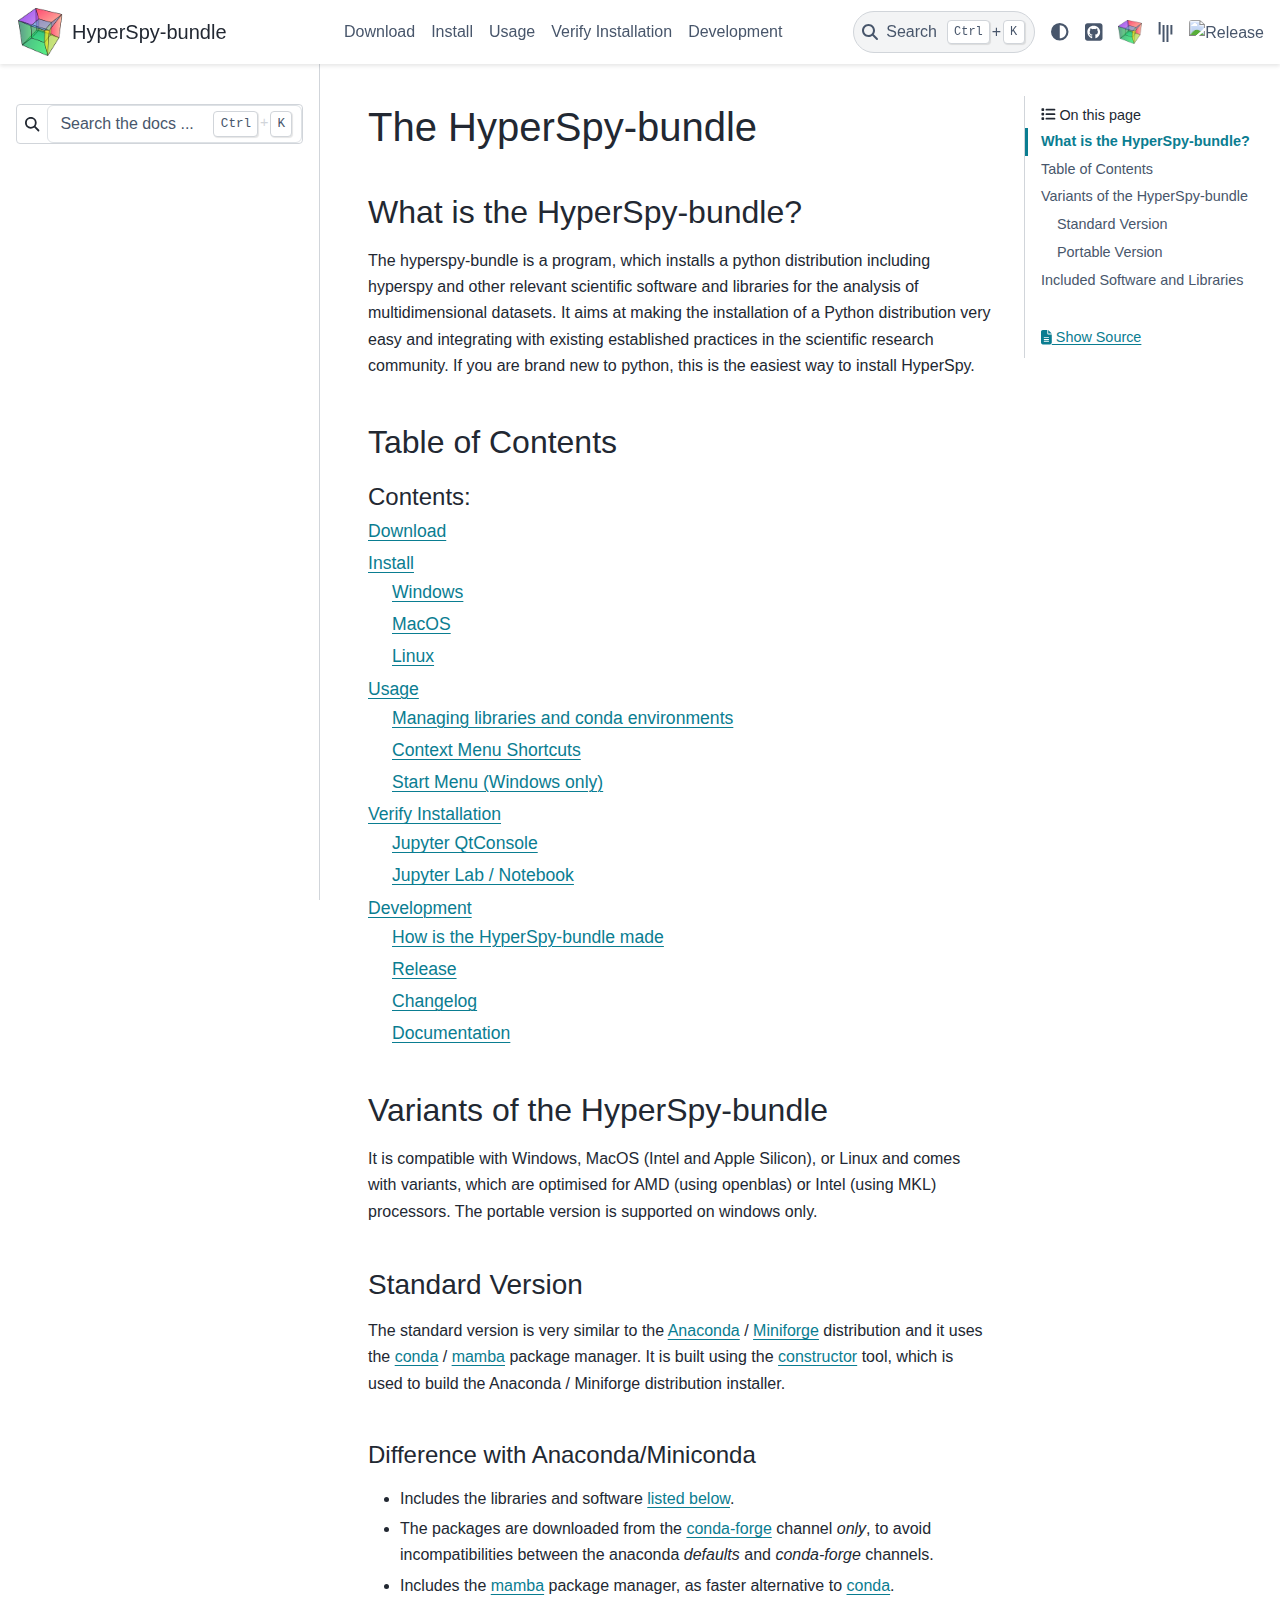
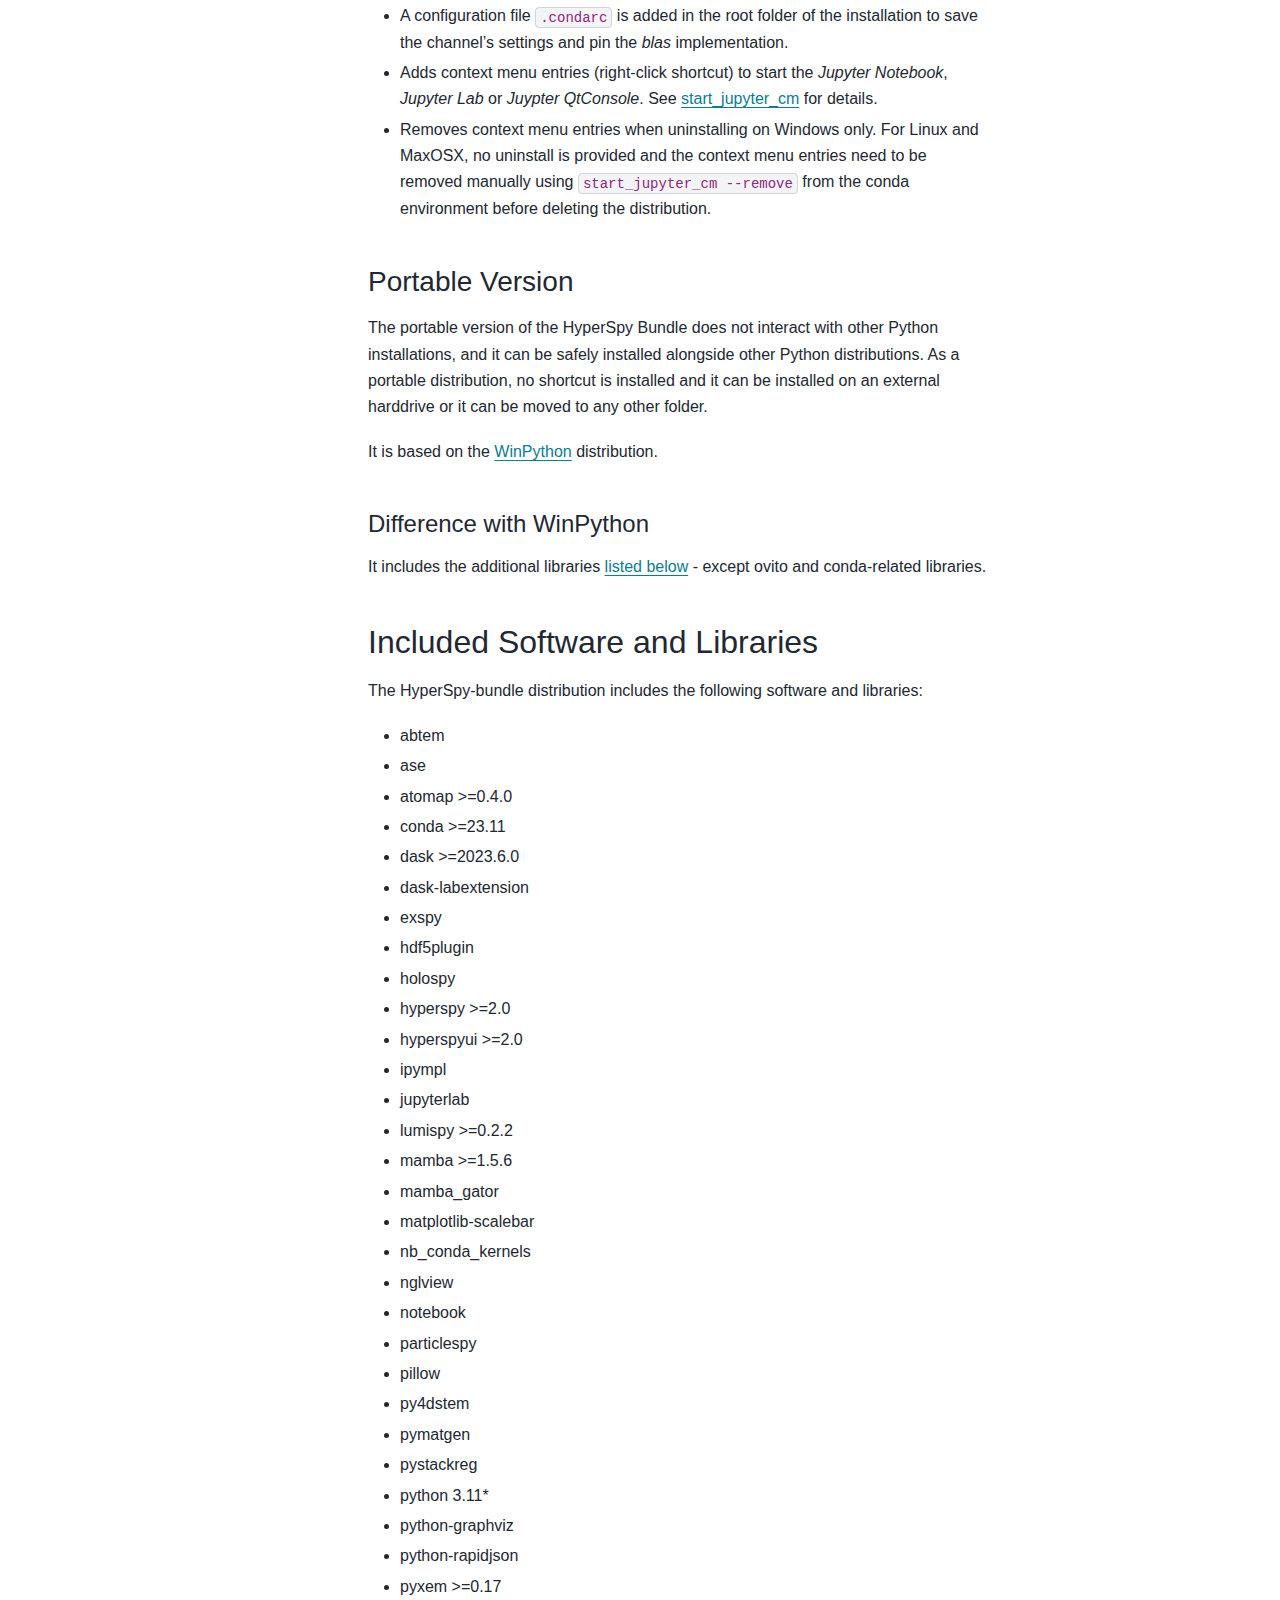
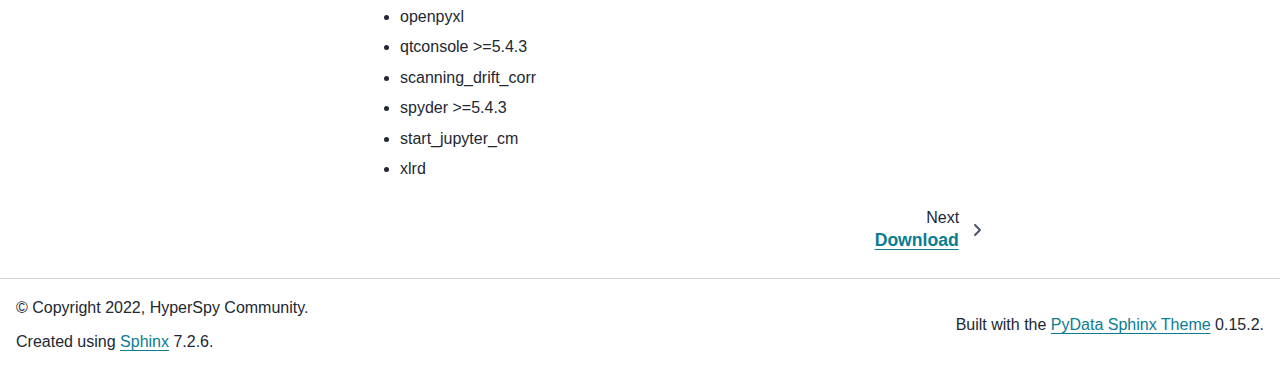
==== index.html @ b8aaa43a "Update docs build" ====
<!DOCTYPE html>


<html lang="en" data-content_root="./" >

  <head>
    <meta charset="utf-8" />
    <meta name="viewport" content="width=device-width, initial-scale=1.0" /><meta name="viewport" content="width=device-width, initial-scale=1" />

    <title>The HyperSpy-bundle &#8212; hyperspy-bundle  documentation</title>
  
  
  
  <script data-cfasync="false">
    document.documentElement.dataset.mode = localStorage.getItem("mode") || "";
    document.documentElement.dataset.theme = localStorage.getItem("theme") || "light";
  </script>
  
  <!-- Loaded before other Sphinx assets -->
  <link href="_static/styles/theme.css?digest=8d27b9dea8ad943066ae" rel="stylesheet" />
<link href="_static/styles/bootstrap.css?digest=8d27b9dea8ad943066ae" rel="stylesheet" />
<link href="_static/styles/pydata-sphinx-theme.css?digest=8d27b9dea8ad943066ae" rel="stylesheet" />

  
  <link href="_static/vendor/fontawesome/6.5.1/css/all.min.css?digest=8d27b9dea8ad943066ae" rel="stylesheet" />
  <link rel="preload" as="font" type="font/woff2" crossorigin href="_static/vendor/fontawesome/6.5.1/webfonts/fa-solid-900.woff2" />
<link rel="preload" as="font" type="font/woff2" crossorigin href="_static/vendor/fontawesome/6.5.1/webfonts/fa-brands-400.woff2" />
<link rel="preload" as="font" type="font/woff2" crossorigin href="_static/vendor/fontawesome/6.5.1/webfonts/fa-regular-400.woff2" />

    <link rel="stylesheet" type="text/css" href="_static/pygments.css?v=a746c00c" />
    <link rel="stylesheet" type="text/css" href="_static/custom-styles.css?v=cebb11ac" />
  
  <!-- Pre-loaded scripts that we'll load fully later -->
  <link rel="preload" as="script" href="_static/scripts/bootstrap.js?digest=8d27b9dea8ad943066ae" />
<link rel="preload" as="script" href="_static/scripts/pydata-sphinx-theme.js?digest=8d27b9dea8ad943066ae" />
  <script src="_static/vendor/fontawesome/6.5.1/js/all.min.js?digest=8d27b9dea8ad943066ae"></script>

    <script src="_static/documentation_options.js?v=5929fcd5"></script>
    <script src="_static/doctools.js?v=888ff710"></script>
    <script src="_static/sphinx_highlight.js?v=dc90522c"></script>
    <script>DOCUMENTATION_OPTIONS.pagename = 'index';</script>
    <link rel="icon" href="_static/hyperspy.ico"/>
    <link rel="index" title="Index" href="genindex.html" />
    <link rel="search" title="Search" href="search.html" />
    <link rel="next" title="Download" href="download.html" />
  <meta name="viewport" content="width=device-width, initial-scale=1"/>
  <meta name="docsearch:language" content="en"/>
  </head>
  
  
  <body data-bs-spy="scroll" data-bs-target=".bd-toc-nav" data-offset="180" data-bs-root-margin="0px 0px -60%" data-default-mode="">

  
  
  <a id="pst-skip-link" class="skip-link" href="#main-content">Skip to main content</a>
  
  <div id="pst-scroll-pixel-helper"></div>
  
  <button type="button" class="btn rounded-pill" id="pst-back-to-top">
    <i class="fa-solid fa-arrow-up"></i>
    Back to top
  </button>

  
  <input type="checkbox"
          class="sidebar-toggle"
          name="__primary"
          id="__primary"/>
  <label class="overlay overlay-primary" for="__primary"></label>
  
  <input type="checkbox"
          class="sidebar-toggle"
          name="__secondary"
          id="__secondary"/>
  <label class="overlay overlay-secondary" for="__secondary"></label>
  
  <div class="search-button__wrapper">
    <div class="search-button__overlay"></div>
    <div class="search-button__search-container">
<form class="bd-search d-flex align-items-center"
      action="search.html"
      method="get">
  <i class="fa-solid fa-magnifying-glass"></i>
  <input type="search"
         class="form-control"
         name="q"
         id="search-input"
         placeholder="Search the docs ..."
         aria-label="Search the docs ..."
         autocomplete="off"
         autocorrect="off"
         autocapitalize="off"
         spellcheck="false"/>
  <span class="search-button__kbd-shortcut"><kbd class="kbd-shortcut__modifier">Ctrl</kbd>+<kbd>K</kbd></span>
</form></div>
  </div>
  
    <header class="bd-header navbar navbar-expand-lg bd-navbar">
<div class="bd-header__inner bd-page-width">
  <label class="sidebar-toggle primary-toggle" for="__primary">
    <span class="fa-solid fa-bars"></span>
  </label>
  
  
  <div class="col-lg-3 navbar-header-items__start">
    
      <div class="navbar-item">

  

<a class="navbar-brand logo" href="#">
  
  
  
  
  
    
    
      
    
    
    <img src="_static/hyperspy_logo.png" class="logo__image only-light" alt=""/>
    <script>document.write(`<img src="_static/hyperspy_logo.png" class="logo__image only-dark" alt=""/>`);</script>
  
  
    <p class="title logo__title">HyperSpy-bundle</p>
  
</a></div>
    
  </div>
  
  <div class="col-lg-9 navbar-header-items">
    
    <div class="me-auto navbar-header-items__center">
      
        <div class="navbar-item">
<nav class="navbar-nav">
  <ul class="bd-navbar-elements navbar-nav">
    
                    <li class="nav-item">
                      <a class="nav-link nav-internal" href="download.html">
                        Download
                      </a>
                    </li>
                

                    <li class="nav-item">
                      <a class="nav-link nav-internal" href="install.html">
                        Install
                      </a>
                    </li>
                

                    <li class="nav-item">
                      <a class="nav-link nav-internal" href="usage.html">
                        Usage
                      </a>
                    </li>
                

                    <li class="nav-item">
                      <a class="nav-link nav-internal" href="verify.html">
                        Verify Installation
                      </a>
                    </li>
                

                    <li class="nav-item">
                      <a class="nav-link nav-internal" href="contribute.html">
                        Development
                      </a>
                    </li>
                
  </ul>
</nav></div>
      
    </div>
    
    
    <div class="navbar-header-items__end">
      
        <div class="navbar-item navbar-persistent--container">
          

 <script>
 document.write(`
   <button class="btn navbar-btn search-button-field search-button__button" title="Search" aria-label="Search" data-bs-placement="bottom" data-bs-toggle="tooltip">
    <i class="fa-solid fa-magnifying-glass"></i>
    <span class="search-button__default-text">Search</span>
    <span class="search-button__kbd-shortcut"><kbd class="kbd-shortcut__modifier">Ctrl</kbd>+<kbd class="kbd-shortcut__modifier">K</kbd></span>
   </button>
 `);
 </script>
        </div>
      
      
        <div class="navbar-item">

<script>
document.write(`
  <button class="btn btn-sm navbar-btn theme-switch-button" title="light/dark" aria-label="light/dark" data-bs-placement="bottom" data-bs-toggle="tooltip">
    <span class="theme-switch nav-link" data-mode="light"><i class="fa-solid fa-sun fa-lg"></i></span>
    <span class="theme-switch nav-link" data-mode="dark"><i class="fa-solid fa-moon fa-lg"></i></span>
    <span class="theme-switch nav-link" data-mode="auto"><i class="fa-solid fa-circle-half-stroke fa-lg"></i></span>
  </button>
`);
</script></div>
      
        <div class="navbar-item"><ul class="navbar-icon-links navbar-nav"
    aria-label="Icon Links">
        <li class="nav-item">
          
          
          
          
          
          
          
          
          <a href="https://github.com/hyperspy/hyperspy-bundle" title="GitHub" class="nav-link" rel="noopener" target="_blank" data-bs-toggle="tooltip" data-bs-placement="bottom"><span><i class="fa-brands fa-square-github fa-lg" aria-hidden="true"></i></span>
            <span class="sr-only">GitHub</span></a>
        </li>
        <li class="nav-item">
          
          
          
          
          
          
          
          
          <a href="https://hyperspy.org" title="HyperSpy" class="nav-link" rel="noopener" target="_blank" data-bs-toggle="tooltip" data-bs-placement="bottom"><img src="_static/hyperspy.ico" class="icon-link-image" alt="HyperSpy"/></a>
        </li>
        <li class="nav-item">
          
          
          
          
          
          
          
          
          <a href="https://gitter.im/hyperspy/hyperspy" title="Gitter" class="nav-link" rel="noopener" target="_blank" data-bs-toggle="tooltip" data-bs-placement="bottom"><span><i class="fab fa-gitter fa-lg" aria-hidden="true"></i></span>
            <span class="sr-only">Gitter</span></a>
        </li>
        <li class="nav-item">
          
          
          
          
          
          
          
          
          <a href="https://github.com/hyperspy/hyperspy-bundle/releases" title="Release" class="nav-link" rel="noopener" target="_blank" data-bs-toggle="tooltip" data-bs-placement="bottom"><img src="https://img.shields.io/github/v/release/hyperspy/hyperspy-bundle" class="icon-link-image" alt="Release"/></a>
        </li>
</ul></div>
      
    </div>
    
  </div>
  
  
    <div class="navbar-persistent--mobile">

 <script>
 document.write(`
   <button class="btn navbar-btn search-button-field search-button__button" title="Search" aria-label="Search" data-bs-placement="bottom" data-bs-toggle="tooltip">
    <i class="fa-solid fa-magnifying-glass"></i>
    <span class="search-button__default-text">Search</span>
    <span class="search-button__kbd-shortcut"><kbd class="kbd-shortcut__modifier">Ctrl</kbd>+<kbd class="kbd-shortcut__modifier">K</kbd></span>
   </button>
 `);
 </script>
    </div>
  

  
    <label class="sidebar-toggle secondary-toggle" for="__secondary" tabindex="0">
      <span class="fa-solid fa-outdent"></span>
    </label>
  
</div>

    </header>
  

  <div class="bd-container">
    <div class="bd-container__inner bd-page-width">
      
      
      
        
      
      <div class="bd-sidebar-primary bd-sidebar">
        

  
  <div class="sidebar-header-items sidebar-primary__section">
    
    
      <div class="sidebar-header-items__center">
        
          <div class="navbar-item">
<nav class="navbar-nav">
  <ul class="bd-navbar-elements navbar-nav">
    
                    <li class="nav-item">
                      <a class="nav-link nav-internal" href="download.html">
                        Download
                      </a>
                    </li>
                

                    <li class="nav-item">
                      <a class="nav-link nav-internal" href="install.html">
                        Install
                      </a>
                    </li>
                

                    <li class="nav-item">
                      <a class="nav-link nav-internal" href="usage.html">
                        Usage
                      </a>
                    </li>
                

                    <li class="nav-item">
                      <a class="nav-link nav-internal" href="verify.html">
                        Verify Installation
                      </a>
                    </li>
                

                    <li class="nav-item">
                      <a class="nav-link nav-internal" href="contribute.html">
                        Development
                      </a>
                    </li>
                
  </ul>
</nav></div>
        
      </div>
    
    
    
      <div class="sidebar-header-items__end">
        
          <div class="navbar-item">

<script>
document.write(`
  <button class="btn btn-sm navbar-btn theme-switch-button" title="light/dark" aria-label="light/dark" data-bs-placement="bottom" data-bs-toggle="tooltip">
    <span class="theme-switch nav-link" data-mode="light"><i class="fa-solid fa-sun fa-lg"></i></span>
    <span class="theme-switch nav-link" data-mode="dark"><i class="fa-solid fa-moon fa-lg"></i></span>
    <span class="theme-switch nav-link" data-mode="auto"><i class="fa-solid fa-circle-half-stroke fa-lg"></i></span>
  </button>
`);
</script></div>
        
          <div class="navbar-item"><ul class="navbar-icon-links navbar-nav"
    aria-label="Icon Links">
        <li class="nav-item">
          
          
          
          
          
          
          
          
          <a href="https://github.com/hyperspy/hyperspy-bundle" title="GitHub" class="nav-link" rel="noopener" target="_blank" data-bs-toggle="tooltip" data-bs-placement="bottom"><span><i class="fa-brands fa-square-github fa-lg" aria-hidden="true"></i></span>
            <span class="sr-only">GitHub</span></a>
        </li>
        <li class="nav-item">
          
          
          
          
          
          
          
          
          <a href="https://hyperspy.org" title="HyperSpy" class="nav-link" rel="noopener" target="_blank" data-bs-toggle="tooltip" data-bs-placement="bottom"><img src="_static/hyperspy.ico" class="icon-link-image" alt="HyperSpy"/></a>
        </li>
        <li class="nav-item">
          
          
          
          
          
          
          
          
          <a href="https://gitter.im/hyperspy/hyperspy" title="Gitter" class="nav-link" rel="noopener" target="_blank" data-bs-toggle="tooltip" data-bs-placement="bottom"><span><i class="fab fa-gitter fa-lg" aria-hidden="true"></i></span>
            <span class="sr-only">Gitter</span></a>
        </li>
        <li class="nav-item">
          
          
          
          
          
          
          
          
          <a href="https://github.com/hyperspy/hyperspy-bundle/releases" title="Release" class="nav-link" rel="noopener" target="_blank" data-bs-toggle="tooltip" data-bs-placement="bottom"><img src="https://img.shields.io/github/v/release/hyperspy/hyperspy-bundle" class="icon-link-image" alt="Release"/></a>
        </li>
</ul></div>
        
      </div>
    
  </div>
  
    <div class="sidebar-primary-items__start sidebar-primary__section">
        <div class="sidebar-primary-item">
<form class="bd-search d-flex align-items-center"
      action="search.html"
      method="get">
  <i class="fa-solid fa-magnifying-glass"></i>
  <input type="search"
         class="form-control"
         name="q"
         id="search-input"
         placeholder="Search the docs ..."
         aria-label="Search the docs ..."
         autocomplete="off"
         autocorrect="off"
         autocapitalize="off"
         spellcheck="false"/>
  <span class="search-button__kbd-shortcut"><kbd class="kbd-shortcut__modifier">Ctrl</kbd>+<kbd>K</kbd></span>
</form></div>
    </div>
  
  
  <div class="sidebar-primary-items__end sidebar-primary__section">
  </div>
  
  <div id="rtd-footer-container"></div>


      </div>
      
      <main id="main-content" class="bd-main">
        
        
          <div class="bd-content">
            <div class="bd-article-container">
              
              <div class="bd-header-article"></div>
              
              
              
                
<div id="searchbox"></div>
                <article class="bd-article">
                  
  <section id="the-hyperspy-bundle">
<h1>The HyperSpy-bundle<a class="headerlink" href="#the-hyperspy-bundle" title="Link to this heading">#</a></h1>
<section id="what-is-the-hyperspy-bundle">
<h2>What is the HyperSpy-bundle?<a class="headerlink" href="#what-is-the-hyperspy-bundle" title="Link to this heading">#</a></h2>
<p>The hyperspy-bundle is a program, which installs a python distribution including
hyperspy and other relevant scientific software and libraries for the analysis of
multidimensional datasets. It aims at making the installation of a Python distribution
very easy and integrating with existing established practices in the scientific
research community. If you are brand new to python, this is the easiest way to
install HyperSpy.</p>
</section>
<section id="table-of-contents">
<h2>Table of Contents<a class="headerlink" href="#table-of-contents" title="Link to this heading">#</a></h2>
<div class="toctree-wrapper compound">
<p aria-level="2" class="caption" role="heading"><span class="caption-text">Contents:</span></p>
<ul>
<li class="toctree-l1"><a class="reference internal" href="download.html">Download</a></li>
<li class="toctree-l1"><a class="reference internal" href="install.html">Install</a><ul>
<li class="toctree-l2"><a class="reference internal" href="install.html#windows">Windows</a></li>
<li class="toctree-l2"><a class="reference internal" href="install.html#macos">MacOS</a></li>
<li class="toctree-l2"><a class="reference internal" href="install.html#linux">Linux</a></li>
</ul>
</li>
<li class="toctree-l1"><a class="reference internal" href="usage.html">Usage</a><ul>
<li class="toctree-l2"><a class="reference internal" href="usage.html#managing-libraries-and-conda-environments">Managing libraries and conda environments</a></li>
<li class="toctree-l2"><a class="reference internal" href="usage.html#context-menu-shortcuts">Context Menu Shortcuts</a></li>
<li class="toctree-l2"><a class="reference internal" href="usage.html#start-menu-windows-only">Start Menu (Windows only)</a></li>
</ul>
</li>
<li class="toctree-l1"><a class="reference internal" href="verify.html">Verify Installation</a><ul>
<li class="toctree-l2"><a class="reference internal" href="verify.html#jupyter-qtconsole">Jupyter QtConsole</a></li>
<li class="toctree-l2"><a class="reference internal" href="verify.html#jupyter-lab-notebook">Jupyter Lab / Notebook</a></li>
</ul>
</li>
<li class="toctree-l1"><a class="reference internal" href="contribute.html">Development</a><ul>
<li class="toctree-l2"><a class="reference internal" href="contribute.html#how-is-the-hyperspy-bundle-made">How is the HyperSpy-bundle made</a></li>
<li class="toctree-l2"><a class="reference internal" href="contribute.html#release">Release</a></li>
<li class="toctree-l2"><a class="reference internal" href="contribute.html#changelog">Changelog</a></li>
<li class="toctree-l2"><a class="reference internal" href="contribute.html#documentation">Documentation</a></li>
</ul>
</li>
</ul>
</div>
</section>
<section id="variants-of-the-hyperspy-bundle">
<h2>Variants of the HyperSpy-bundle<a class="headerlink" href="#variants-of-the-hyperspy-bundle" title="Link to this heading">#</a></h2>
<p>It is compatible with Windows, MacOS (Intel and Apple Silicon), or Linux and comes
with variants, which are optimised for AMD (using openblas) or Intel (using MKL) processors.
The portable version is supported on windows only.</p>
<section id="standard-version">
<h3>Standard Version<a class="headerlink" href="#standard-version" title="Link to this heading">#</a></h3>
<p>The standard version is very similar to the <a class="reference external" href="https://www.anaconda.com/products/distribution">Anaconda</a> /
<a class="reference external" href="https://github.com/conda-forge/miniforge">Miniforge</a> distribution and it uses the <a class="reference external" href="https://docs.conda.io/projects/conda">conda</a> /
<a class="reference external" href="https://mamba.readthedocs.io">mamba</a> package manager.
It is built using the <a class="reference external" href="https://github.com/conda/constructor">constructor</a> tool, which is used to build the Anaconda / Miniforge
distribution installer.</p>
<section id="difference-with-anaconda-miniconda">
<h4>Difference with Anaconda/Miniconda<a class="headerlink" href="#difference-with-anaconda-miniconda" title="Link to this heading">#</a></h4>
<ul class="simple">
<li><p>Includes the libraries and software <a class="reference internal" href="#included-librairies-label"><span class="std std-ref">listed below</span></a>.</p></li>
<li><p>The packages are downloaded from the <a class="reference external" href="https://conda-forge.org">conda-forge</a> channel <cite>only</cite>, to
avoid incompatibilities between the anaconda <em>defaults</em> and <em>conda-forge</em> channels.</p></li>
<li><p>Includes the <a class="reference external" href="https://mamba.readthedocs.io">mamba</a> package manager, as faster alternative to <a class="reference external" href="https://docs.conda.io/projects/conda">conda</a>.</p></li>
<li><p>A configuration file <code class="docutils literal notranslate"><span class="pre">.condarc</span></code> is added in the root folder of the installation to save
the channel’s settings and pin the <cite>blas</cite> implementation.</p></li>
<li><p>Adds context menu entries (right-click shortcut) to start the <em>Jupyter Notebook</em>, <em>Jupyter Lab</em> or <em>Juypter QtConsole</em>.
See <a class="reference external" href="https://github.com/hyperspy/start_jupyter_cm">start_jupyter_cm</a> for details.</p></li>
<li><p>Removes context menu entries when uninstalling on Windows only. For Linux and MaxOSX, no uninstall is provided and
the context menu entries need to be removed manually using <code class="docutils literal notranslate"><span class="pre">start_jupyter_cm</span> <span class="pre">--remove</span></code> from the conda environment before
deleting the distribution.</p></li>
</ul>
</section>
</section>
<section id="portable-version">
<h3>Portable Version<a class="headerlink" href="#portable-version" title="Link to this heading">#</a></h3>
<p>The portable version of the HyperSpy Bundle does not interact with other Python installations, and
it can be safely installed alongside other Python distributions. As a portable distribution,
no shortcut is installed and it can be installed on an external harddrive or it can be moved to any other folder.</p>
<p>It is based on the <a class="reference external" href="https://winpython.github.io/">WinPython</a> distribution.</p>
<section id="difference-with-winpython">
<h4>Difference with WinPython<a class="headerlink" href="#difference-with-winpython" title="Link to this heading">#</a></h4>
<p>It includes the additional libraries  <a class="reference internal" href="#included-librairies-label"><span class="std std-ref">listed below</span></a> - except ovito and conda-related libraries.</p>
</section>
</section>
</section>
<section id="included-software-and-libraries">
<span id="included-librairies-label"></span><h2>Included Software and Libraries<a class="headerlink" href="#included-software-and-libraries" title="Link to this heading">#</a></h2>
<p>The HyperSpy-bundle distribution includes the following software and libraries:</p>
<ul class="simple">
<li><p>abtem</p></li>
<li><p>ase</p></li>
<li><p>atomap &gt;=0.4.0</p></li>
<li><p>conda &gt;=23.11</p></li>
<li><p>dask &gt;=2023.6.0</p></li>
<li><p>dask-labextension</p></li>
<li><p>exspy</p></li>
<li><p>hdf5plugin</p></li>
<li><p>holospy</p></li>
<li><p>hyperspy &gt;=2.0</p></li>
<li><p>hyperspyui &gt;=2.0</p></li>
<li><p>ipympl</p></li>
<li><p>jupyterlab</p></li>
<li><p>lumispy &gt;=0.2.2</p></li>
<li><p>mamba &gt;=1.5.6</p></li>
<li><p>mamba_gator</p></li>
<li><p>matplotlib-scalebar</p></li>
<li><p>nb_conda_kernels</p></li>
<li><p>nglview</p></li>
<li><p>notebook</p></li>
<li><p>particlespy</p></li>
<li><p>pillow</p></li>
<li><p>py4dstem</p></li>
<li><p>pymatgen</p></li>
<li><p>pystackreg</p></li>
<li><p>python 3.11*</p></li>
<li><p>python-graphviz</p></li>
<li><p>python-rapidjson</p></li>
<li><p>pyxem &gt;=0.17</p></li>
<li><p>openpyxl</p></li>
<li><p>qtconsole &gt;=5.4.3</p></li>
<li><p>scanning_drift_corr</p></li>
<li><p>spyder &gt;=5.4.3</p></li>
<li><p>start_jupyter_cm</p></li>
<li><p>xlrd</p></li>
</ul>
</section>
</section>


                </article>
              
              
              
              
              
                <footer class="prev-next-footer">
                  
<div class="prev-next-area">
    <a class="right-next"
       href="download.html"
       title="next page">
      <div class="prev-next-info">
        <p class="prev-next-subtitle">next</p>
        <p class="prev-next-title">Download</p>
      </div>
      <i class="fa-solid fa-angle-right"></i>
    </a>
</div>
                </footer>
              
            </div>
            
            
              
                <div class="bd-sidebar-secondary bd-toc"><div class="sidebar-secondary-items sidebar-secondary__inner">


  <div class="sidebar-secondary-item">
<div
    id="pst-page-navigation-heading-2"
    class="page-toc tocsection onthispage">
    <i class="fa-solid fa-list"></i> On this page
  </div>
  <nav class="bd-toc-nav page-toc" aria-labelledby="pst-page-navigation-heading-2">
    <ul class="visible nav section-nav flex-column">
<li class="toc-h2 nav-item toc-entry"><a class="reference internal nav-link" href="#what-is-the-hyperspy-bundle">What is the HyperSpy-bundle?</a></li>
<li class="toc-h2 nav-item toc-entry"><a class="reference internal nav-link" href="#table-of-contents">Table of Contents</a></li>
<li class="toc-h2 nav-item toc-entry"><a class="reference internal nav-link" href="#variants-of-the-hyperspy-bundle">Variants of the HyperSpy-bundle</a><ul class="visible nav section-nav flex-column">
<li class="toc-h3 nav-item toc-entry"><a class="reference internal nav-link" href="#standard-version">Standard Version</a><ul class="nav section-nav flex-column">
<li class="toc-h4 nav-item toc-entry"><a class="reference internal nav-link" href="#difference-with-anaconda-miniconda">Difference with Anaconda/Miniconda</a></li>
</ul>
</li>
<li class="toc-h3 nav-item toc-entry"><a class="reference internal nav-link" href="#portable-version">Portable Version</a><ul class="nav section-nav flex-column">
<li class="toc-h4 nav-item toc-entry"><a class="reference internal nav-link" href="#difference-with-winpython">Difference with WinPython</a></li>
</ul>
</li>
</ul>
</li>
<li class="toc-h2 nav-item toc-entry"><a class="reference internal nav-link" href="#included-software-and-libraries">Included Software and Libraries</a></li>
</ul>
  </nav></div>

  <div class="sidebar-secondary-item">

  <div class="tocsection sourcelink">
    <a href="_sources/index.rst.txt">
      <i class="fa-solid fa-file-lines"></i> Show Source
    </a>
  </div>
</div>

</div></div>
              
            
          </div>
          <footer class="bd-footer-content">
            
          </footer>
        
      </main>
    </div>
  </div>
  
  <!-- Scripts loaded after <body> so the DOM is not blocked -->
  <script src="_static/scripts/bootstrap.js?digest=8d27b9dea8ad943066ae"></script>
<script src="_static/scripts/pydata-sphinx-theme.js?digest=8d27b9dea8ad943066ae"></script>

  <footer class="bd-footer">
<div class="bd-footer__inner bd-page-width">
  
    <div class="footer-items__start">
      
        <div class="footer-item">

  <p class="copyright">
    
      © Copyright 2022, HyperSpy Community.
      <br/>
    
  </p>
</div>
      
        <div class="footer-item">

  <p class="sphinx-version">
    Created using <a href="https://www.sphinx-doc.org/">Sphinx</a> 7.2.6.
    <br/>
  </p>
</div>
      
    </div>
  
  
  
    <div class="footer-items__end">
      
        <div class="footer-item">
<p class="theme-version">
  Built with the <a href="https://pydata-sphinx-theme.readthedocs.io/en/stable/index.html">PyData Sphinx Theme</a> 0.15.2.
</p></div>
      
    </div>
  
</div>

  </footer>
  </body>
</html>
---- _static/styles/theme.css ----
/* Provided by Sphinx's 'basic' theme, and included in the final set of assets */
@import "../basic.css";
---- _static/styles/pydata-sphinx-theme.css ----
html{--pst-header-height:4rem;--pst-header-article-height:calc(var(--pst-header-height)*2/3);--pst-sidebar-secondary:17rem;--pst-font-size-base:1rem;--pst-font-size-h1:2.5rem;--pst-font-size-h2:2rem;--pst-font-size-h3:1.75rem;--pst-font-size-h4:1.5rem;--pst-font-size-h5:1.25rem;--pst-font-size-h6:1.1rem;--pst-font-size-milli:0.9rem;--pst-sidebar-font-size:0.9rem;--pst-sidebar-font-size-mobile:1.1rem;--pst-sidebar-header-font-size:1.2rem;--pst-sidebar-header-font-weight:600;--pst-admonition-font-weight-heading:600;--pst-font-weight-caption:300;--pst-font-weight-heading:400;--pst-font-family-base-system:-apple-system,BlinkMacSystemFont,Segoe UI,"Helvetica Neue",Arial,sans-serif,Apple Color Emoji,Segoe UI Emoji,Segoe UI Symbol;--pst-font-family-monospace-system:"SFMono-Regular",Menlo,Consolas,Monaco,Liberation Mono,Lucida Console,monospace;--pst-font-family-base:var(--pst-font-family-base-system);--pst-font-family-heading:var(--pst-font-family-base-system);--pst-font-family-monospace:var(--pst-font-family-monospace-system);--pst-font-size-icon:1.5rem;--pst-icon-check-circle:"";--pst-icon-info-circle:"";--pst-icon-exclamation-triangle:"";--pst-icon-exclamation-circle:"";--pst-icon-times-circle:"";--pst-icon-lightbulb:"";--pst-icon-download:"";--pst-icon-angle-left:"";--pst-icon-angle-right:"";--pst-icon-external-link:"";--pst-icon-search-minus:"";--pst-icon-github:"";--pst-icon-gitlab:"";--pst-icon-share:"";--pst-icon-bell:"";--pst-icon-pencil:"";--pst-breadcrumb-divider:"";--pst-icon-admonition-default:var(--pst-icon-bell);--pst-icon-admonition-note:var(--pst-icon-info-circle);--pst-icon-admonition-attention:var(--pst-icon-exclamation-circle);--pst-icon-admonition-caution:var(--pst-icon-exclamation-triangle);--pst-icon-admonition-warning:var(--pst-icon-exclamation-triangle);--pst-icon-admonition-danger:var(--pst-icon-exclamation-triangle);--pst-icon-admonition-error:var(--pst-icon-times-circle);--pst-icon-admonition-hint:var(--pst-icon-lightbulb);--pst-icon-admonition-tip:var(--pst-icon-lightbulb);--pst-icon-admonition-important:var(--pst-icon-exclamation-circle);--pst-icon-admonition-seealso:var(--pst-icon-share);--pst-icon-admonition-todo:var(--pst-icon-pencil);--pst-icon-versionmodified-default:var(--pst-icon-exclamation-circle);--pst-icon-versionmodified-added:var(--pst-icon-exclamation-circle);--pst-icon-versionmodified-changed:var(--pst-icon-exclamation-circle);--pst-icon-versionmodified-deprecated:var(--pst-icon-exclamation-circle);font-size:var(--pst-font-size-base);scroll-padding-top:calc(var(--pst-header-height) + 1rem)}body{background-color:var(--pst-color-background);color:var(--pst-color-text-base);display:flex;flex-direction:column;font-family:var(--pst-font-family-base);font-weight:400;line-height:1.65;min-height:100vh}body::-webkit-scrollbar-track{background:var(--pst-color-background)}p{color:var(--pst-color-text-base);font-size:1em;margin-bottom:1.15rem}p.rubric{border-bottom:1px solid var(--pst-color-border)}p.centered{text-align:center}a{word-wrap:break-word;color:var(--pst-color-link);text-decoration:underline;text-decoration-thickness:max(1px,.0625rem);text-underline-offset:.1578em}a:hover{text-decoration-skip:none;color:var(--pst-color-link-hover);text-decoration-skip-ink:none;text-decoration-thickness:max(3px,.1875rem,.12em)}a:active,a:visited{color:var(--pst-color-link)}a:visited:hover{color:var(--pst-color-link-hover)}a:focus-visible{outline:2px solid var(--pst-color-accent)}a.headerlink{color:var(--pst-color-secondary);font-size:.8em;margin-left:.2em;opacity:.7;padding:0 4px;text-decoration:none;transition:all .2s ease-out;user-select:none}a.headerlink:hover{opacity:1}a.github:before,a.gitlab:before{color:var(--pst-color-text-muted);font:var(--fa-font-brands);margin-right:.25rem}a.github:before{content:var(--pst-icon-github)}a.gitlab:before{content:var(--pst-icon-gitlab)}.heading-style,h1,h2,h3,h4,h5,h6{font-family:var(--pst-font-family-heading);font-weight:var(--pst-font-weight-heading);line-height:1.15;margin:2.75rem 0 1.05rem}h1{font-size:var(--pst-font-size-h1);margin-top:0}h1,h2{color:var(--pst-heading-color)}h2{font-size:var(--pst-font-size-h2)}h3{font-size:var(--pst-font-size-h3)}h3,h4{color:var(--pst-heading-color)}h4{font-size:var(--pst-font-size-h4)}h5{font-size:var(--pst-font-size-h5)}h5,h6{color:var(--pst-color-text-base)}h6{font-size:var(--pst-font-size-h6)}.text_small,small{font-size:var(--pst-font-size-milli)}hr{border:0;border-top:1px solid var(--pst-color-border)}code,kbd,pre,samp{font-family:var(--pst-font-family-monospace)}kbd{background-color:var(--pst-color-on-background);color:var(--pst-color-text-muted)}kbd:not(.compound){border:1px solid var(--pst-color-border);box-shadow:1px 1px 1px var(--pst-color-shadow);margin:0 .1rem;padding:.1rem .4rem}code{color:var(--pst-color-inline-code)}pre{background-color:var(--pst-color-surface);border:1px solid var(--pst-color-border);border-radius:.25rem;color:var(--pst-color-text-base);line-height:1.2em;margin:1.5em 0;padding:1rem}pre .linenos{opacity:.8;padding-right:10px}#pst-back-to-top{background-color:var(--pst-color-secondary);border:none;color:var(--pst-color-secondary-text);display:none;left:50vw;position:fixed;top:90vh;transform:translate(-50%);z-index:1080}.skip-link{background-color:var(--pst-color-warning);border-bottom:1px solid var(--pst-color-border);color:var(--pst-color-warning-text)!important;left:0;padding:.5rem;position:fixed;right:0;text-align:center;top:0;transform:translateY(-100%);transition:transform .15s ease-in-out;z-index:1055}.skip-link:focus{outline:3px solid #14181e;transform:translateY(0)}.bd-container{display:flex;flex-grow:1;justify-content:center}.bd-container .bd-container__inner{display:flex}.bd-page-width{width:100%}@media(min-width:960px){.bd-page-width{max-width:88rem}}.bd-header-announcement,.bd-header-version-warning{align-items:center;display:flex;justify-content:center;min-height:3rem;padding:.5rem 12.5%;position:relative;text-align:center;width:100%}@media(max-width:959.98px){.bd-header-announcement,.bd-header-version-warning{padding:.5rem 2%}}.bd-header-announcement p,.bd-header-version-warning p{font-weight:700;margin:0}.bd-header-announcement:after,.bd-header-version-warning:after{content:"";height:100%;left:0;position:absolute;top:0;width:100%;z-index:-1}.bd-header-announcement:empty,.bd-header-version-warning:empty{display:none}.bd-header-announcement a,.bd-header-version-warning a{color:var(--pst-color-inline-code-links)}.bd-header-announcement:after{background-color:var(--pst-color-secondary-bg)}.bd-header-version-warning:after{background-color:var(--pst-color-danger-bg)}.bd-main{display:flex;flex-direction:column;flex-grow:1;min-width:0}.bd-main .bd-content{display:flex;height:100%;justify-content:center}.bd-main .bd-content .bd-article-container{display:flex;flex-direction:column;justify-content:start;max-width:60em;overflow-x:auto;padding:1rem;width:100%}@media(min-width:1200px){.bd-main .bd-content .bd-article-container .bd-article{padding-left:2rem;padding-top:1.5rem}}.bd-footer{border-top:1px solid var(--pst-color-border);width:100%}.bd-footer .bd-footer__inner{display:flex;flex-grow:1;margin:auto;padding:1rem}.bd-footer .footer-items__center,.bd-footer .footer-items__end,.bd-footer .footer-items__start{display:flex;flex-direction:column;flex-grow:1;gap:.5rem;justify-content:center}.bd-footer .footer-items__center{text-align:center}.bd-footer .footer-items__end{text-align:end}.bd-footer .footer-item p{margin-bottom:0}.bd-footer-article{margin-top:auto}.bd-footer-article .footer-article-items{display:flex;flex-direction:column}.bd-footer-content .footer-content-items{display:flex;flex-direction:column;margin-top:auto}.bd-header{background:var(--pst-color-on-background)!important;box-shadow:0 .125rem .25rem 0 var(--pst-color-shadow);justify-content:center;max-width:100vw;padding:0;position:sticky;top:0;width:100%;z-index:1030}.bd-header .bd-header__inner{align-items:center;display:flex;height:fit-content;padding-left:1rem;padding-right:1rem}.bd-header .navbar-item{align-items:center;display:flex;height:var(--pst-header-height);max-height:var(--pst-header-height)}.bd-header .navbar-header-items{flex-shrink:1}@media(min-width:960px){.bd-header .navbar-header-items{display:flex;flex-grow:1;padding:0 0 0 .5rem}}.bd-header .navbar-header-items__center,.bd-header .navbar-header-items__end,.bd-header .navbar-header-items__start{align-items:center;display:flex;flex-flow:wrap;row-gap:0}.bd-header .navbar-header-items__center,.bd-header .navbar-header-items__end{column-gap:1rem}.bd-header .navbar-header-items__start{flex-shrink:0;gap:.5rem;margin-right:auto}.bd-header .navbar-header-items__end{justify-content:end}.bd-header .navbar-nav{display:flex}@media(min-width:960px){.bd-header .navbar-nav{align-items:center}}.bd-header .navbar-nav li a.nav-link{color:var(--pst-color-text-muted);text-decoration:none}.bd-header .navbar-nav li a.nav-link:hover{text-decoration-skip:none;color:var(--pst-color-link-hover);text-decoration:underline;text-decoration-skip-ink:none;text-decoration-thickness:max(1px,.0625rem);text-decoration-thickness:max(3px,.1875rem,.12em);text-underline-offset:.1578em}.bd-header .navbar-nav li a.nav-link:focus-visible{outline:2px solid var(--pst-color-accent)}.bd-header .navbar-nav>.current>.nav-link{border-bottom:max(3px,.1875rem,.12em) solid var(--pst-color-primary);color:var(--pst-color-primary);font-weight:600}.bd-header .navbar-nav .dropdown button{border:none;color:var(--pst-color-text-muted);display:unset}.bd-header .navbar-nav .dropdown button:hover{text-decoration-skip:none;color:var(--pst-color-link-hover);text-decoration:underline;text-decoration-skip-ink:none;text-decoration-thickness:max(1px,.0625rem);text-decoration-thickness:max(3px,.1875rem,.12em);text-underline-offset:.1578em}.bd-header .navbar-nav .dropdown button:focus-visible{outline:2px solid var(--pst-color-accent)}.bd-header .navbar-nav .dropdown .dropdown-menu{background-color:var(--pst-color-on-background);border:1px solid var(--pst-color-border);box-shadow:0 0 .3rem .1rem var(--pst-color-shadow);margin:.5rem 0;min-width:20rem;padding:.5rem 0;z-index:1070}.bd-header .navbar-nav .dropdown .dropdown-menu .dropdown-item{padding:.25rem 1.5rem}.bd-header .navbar-nav .dropdown .dropdown-menu .dropdown-item:focus:not(:hover):not(:active){background-color:inherit}.bd-header .navbar-nav .dropdown .dropdown-menu:not(.show){display:none}@media(min-width:960px){.navbar-center-items .navbar-item{display:inline-block}}.nav-link{transition:none}.nav-link:hover{text-decoration-skip:none;color:var(--pst-color-link-hover);text-decoration:underline;text-decoration-skip-ink:none;text-decoration-thickness:max(1px,.0625rem);text-decoration-thickness:max(3px,.1875rem,.12em);text-underline-offset:.1578em}.nav-link.nav-external:after{content:var(--pst-icon-external-link);font:var(--fa-font-solid);font-size:.75em;margin-left:.3em}.bd-navbar-elements li.nav-item i{font-size:.7rem;padding-left:2px;vertical-align:middle}.bd-header label.sidebar-toggle{align-items:center;color:var(--pst-color-muted);cursor:pointer;display:flex;font-size:var(--pst-font-size-icon);margin-bottom:0;padding-bottom:.25rem}.bd-header label.primary-toggle{margin-right:1rem}@media(min-width:960px){.bd-header label.primary-toggle{display:none}}.bd-header label.secondary-toggle{margin-left:1rem}@media(min-width:1200px){.bd-header label.secondary-toggle{display:none}}.bd-header label:hover{box-shadow:0 max(3px,.1875rem,.12em) 0 var(--pst-color-link-hover);color:var(--pst-color-link-hover)}.bd-header label:focus-visible{outline:2px solid var(--pst-color-accent)}.bd-header .navbar-header-items{display:none}@media(min-width:960px){.bd-header .navbar-header-items{display:inherit}}.navbar-persistent--mobile{margin-left:auto}@media(min-width:960px){.navbar-persistent--mobile{display:none}}.navbar-persistent--container{display:none}@media(min-width:960px){.navbar-persistent--container{display:flex}}.header-article__inner{display:flex;padding:0 .5rem}.header-article__inner .header-article-item{height:var(--pst-header-article-height);min-height:var(--pst-header-article-height)}.header-article__inner .header-article-items__end,.header-article__inner .header-article-items__start{align-items:start;display:flex;gap:.5rem}.header-article__inner .header-article-items__end{margin-left:auto}.bd-sidebar-primary{background-color:var(--pst-color-background);border-right:1px solid var(--pst-color-border);display:flex;flex:0 0 auto;flex-direction:column;font-size:var(--pst-sidebar-font-size-mobile);gap:1rem;max-height:calc(100vh - var(--pst-header-height));overflow-y:auto;padding:2rem 1rem 1rem;position:sticky;top:var(--pst-header-height);width:25%}@media(min-width:960px){.bd-sidebar-primary{font-size:var(--pst-sidebar-font-size)}}.bd-sidebar-primary .nav-link{font-size:var(--pst-sidebar-font-size-mobile)}.bd-sidebar-primary.no-sidebar{border-right:0}@media(min-width:960px){.bd-sidebar-primary.hide-on-wide{display:none}}.bd-sidebar-primary h1,.bd-sidebar-primary h2,.bd-sidebar-primary h3,.bd-sidebar-primary h4{color:var(--pst-color-text-base)}.bd-sidebar-primary .sidebar-primary-items__end .sidebar-primary-item,.bd-sidebar-primary .sidebar-primary-items__start .sidebar-primary-item{padding:.5rem 0}.bd-sidebar-primary .sidebar-header-items{display:flex;flex-direction:column}.bd-sidebar-primary .sidebar-header-items .sidebar-header-items__title{color:var(--pst-color-text-base);font-size:var(--pst-sidebar-header-font-size);font-weight:var(--pst-sidebar-header-font-weight);margin-bottom:.5rem}.bd-sidebar-primary .sidebar-header-items .nav-item.dropdown button{display:none}.bd-sidebar-primary .sidebar-header-items .nav-item.dropdown .dropdown-menu{background-color:inherit;border:none;display:flex;flex-direction:column;font-size:inherit;margin:0;padding:0}.bd-sidebar-primary .sidebar-header-items .sidebar-header-items__center{display:flex;flex-direction:column}.bd-sidebar-primary .sidebar-header-items .sidebar-header-items__end{align-items:center;display:flex;gap:.5rem}@media(min-width:960px){.bd-sidebar-primary .sidebar-header-items{display:none}}.bd-sidebar-primary .sidebar-primary-items__start{border-top:1px solid var(--pst-color-border)}@media(min-width:960px){.bd-sidebar-primary .sidebar-primary-items__start{border-top:none}}.bd-sidebar-primary .sidebar-primary-items__end{margin-bottom:1em;margin-top:auto}.bd-sidebar-primary .list-caption{list-style:none;padding-left:0}.bd-sidebar-primary li{position:relative}.bd-sidebar-primary li.has-children>.reference{padding-right:30px}.bd-sidebar-primary label.toctree-toggle{align-items:center;cursor:pointer;display:flex;height:30px;justify-content:center;position:absolute;right:0;top:0;width:30px}.bd-sidebar-primary label.toctree-toggle:hover{background:var(--pst-color-surface)}.bd-sidebar-primary label.toctree-toggle i{display:inline-block;font-size:.75rem;text-align:center}.bd-sidebar-primary label.toctree-toggle i:hover{color:var(--pst-color-primary)}.bd-sidebar-primary .label-parts{height:100%;width:100%}.bd-sidebar-primary .label-parts:hover{background:none}.bd-sidebar-primary .label-parts i{position:absolute;right:0;top:.3em;width:30px}nav.bd-links{margin-right:-1rem}@media(min-width:960px){nav.bd-links{display:block}}nav.bd-links ul{list-style:none}nav.bd-links ul ul{padding:0 0 0 1rem}nav.bd-links li>a{box-shadow:none;color:var(--pst-color-text-muted);display:block;padding:.25rem .65rem;text-decoration:none}nav.bd-links li>a:hover{text-decoration-skip:none;background-color:transparent;text-decoration:underline;text-decoration-skip-ink:none;text-decoration-thickness:max(3px,.1875rem,.12em)}nav.bd-links li>a:active,nav.bd-links li>a:hover{color:var(--pst-color-link-hover)}nav.bd-links li>a.reference.external:after{content:var(--pst-icon-external-link);font:var(--fa-font-solid);font-size:.75em;margin-left:.3em}nav.bd-links .current>a{background-color:transparent;box-shadow:inset max(3px,.1875rem,.12em) 0 0 var(--pst-color-primary);color:var(--pst-color-primary);font-weight:600}nav.bd-links p.bd-links__title{font-size:var(--pst-sidebar-header-font-size)}nav.bd-links p.bd-links__title,nav.bd-links p.caption{font-weight:var(--pst-sidebar-header-font-weight);margin-bottom:.5rem}nav.bd-links p.caption{color:var(--pst-color-text-base);font-size:var(--pst-sidebar-font-size-mobile);margin-top:1.25rem;position:relative}nav.bd-links p.caption:first-child{margin-top:0}@media(min-width:960px){nav.bd-links p.caption{font-size:var(--pst-sidebar-font-size)}}.bd-sidebar-secondary{background-color:var(--pst-color-background);display:flex;flex-direction:column;flex-shrink:0;font-size:var(--pst-sidebar-font-size-mobile);max-height:calc(100vh - var(--pst-header-height));order:2;overflow-y:auto;padding:2rem 1rem 1rem;position:sticky;top:var(--pst-header-height);width:var(--pst-sidebar-secondary)}@media(min-width:1200px){.bd-sidebar-secondary{font-size:var(--pst-sidebar-font-size)}}.sidebar-secondary-item{padding:.5rem}@media(min-width:1200px){.sidebar-secondary-item{border-left:1px solid var(--pst-color-border);padding-left:1rem}}.sidebar-secondary-item i{padding-right:.5rem}input.sidebar-toggle{display:none}label.overlay{background-color:#000;height:0;left:0;opacity:.5;position:fixed;top:0;transition:opacity .2s ease-out;width:0;z-index:1050}input#__primary:checked+label.overlay.overlay-primary,input#__secondary:checked+label.overlay.overlay-secondary{height:100vh;width:100vw}input#__primary:checked~.bd-container .bd-sidebar-primary{margin-left:0;visibility:visible}input#__secondary:checked~.bd-container .bd-sidebar-secondary{margin-right:0;visibility:visible}@media(min-width:960px){label.sidebar-toggle.primary-toggle{display:none}input#__primary:checked+label.overlay.overlay-primary{height:0;width:0}.bd-sidebar-primary{margin-left:0;visibility:visible}}@media(max-width:959.98px){.bd-sidebar-primary{flex-grow:.75;height:100vh;left:0;margin-left:-75%;max-height:100vh;max-width:350px;position:fixed;top:0;transition:visibility .2s ease-out,margin .2s ease-out;visibility:hidden;width:75%;z-index:1055}}@media(max-width:1199.98px){.bd-sidebar-secondary{flex-grow:.75;height:100vh;margin-right:-75%;max-height:100vh;max-width:350px;position:fixed;right:0;top:0;transition:visibility .2s ease-out,margin .2s ease-out;visibility:hidden;width:75%;z-index:1055}}ul.bd-breadcrumbs{display:flex;flex-wrap:wrap;font-size:.8rem;list-style:none;padding-left:0}ul.bd-breadcrumbs li.breadcrumb-item{align-items:center;display:flex;font-weight:700}ul.bd-breadcrumbs li.breadcrumb-item a{color:var(--pst-color-text-muted);text-decoration:none}ul.bd-breadcrumbs li.breadcrumb-item a:hover{text-decoration-skip:none;color:var(--pst-color-link-hover);text-decoration:underline;text-decoration-skip-ink:none;text-decoration-thickness:max(1px,.0625rem);text-decoration-thickness:max(3px,.1875rem,.12em);text-underline-offset:.1578em}ul.bd-breadcrumbs li.breadcrumb-item a:focus-visible{outline:2px solid var(--pst-color-accent)}ul.bd-breadcrumbs li.breadcrumb-item:not(.breadcrumb-home):before{color:var(--pst-color-text-muted);content:var(--pst-breadcrumb-divider);font:var(--fa-font-solid);font-size:.8rem;padding:0 .5rem}.navbar-icon-links{column-gap:1rem;display:flex;flex-direction:row;flex-wrap:wrap}.navbar-icon-links li.nav-item a.nav-link{padding-left:0;padding-right:0}.navbar-icon-links li.nav-item a.nav-link:hover{box-shadow:0 max(3px,.1875rem,.12em) 0 var(--pst-color-link-hover);color:var(--pst-color-link-hover)}.navbar-icon-links a span{align-items:center;display:flex}.navbar-icon-links i.fa-brands,.navbar-icon-links i.fa-regular,.navbar-icon-links i.fa-solid{font-size:var(--pst-font-size-icon);font-style:normal;vertical-align:middle}.navbar-icon-links i.fa-square-twitter:before{color:#55acee}.navbar-icon-links i.fa-square-gitlab:before{color:#548}.navbar-icon-links i.fa-bitbucket:before{color:#0052cc}.navbar-icon-links img.icon-link-image{border-radius:.2rem;height:1.5em}.navbar-brand{align-items:center;display:flex;flex-shrink:0;gap:.5rem;height:var(--pst-header-height);margin:0;max-height:var(--pst-header-height);padding:.5rem 0;position:relative;width:auto}.navbar-brand p{margin-bottom:0}.navbar-brand img{height:100%;max-width:100%;width:auto}.navbar-brand a{text-decoration:none}.navbar-brand:hover:hover,.navbar-brand:visited:hover:hover{text-decoration-skip:none;color:var(--pst-color-link-hover);text-decoration:underline;text-decoration-skip-ink:none;text-decoration-thickness:max(1px,.0625rem);text-decoration-thickness:max(3px,.1875rem,.12em);text-underline-offset:.1578em}.navbar-nav ul{display:block;list-style:none}.navbar-nav ul ul{padding:0 0 0 1rem}.navbar-nav li{display:flex;flex-direction:column}.navbar-nav li a{align-items:center;color:var(--pst-color-text-muted);display:flex;height:100%;padding-bottom:.25rem;padding-top:.25rem;text-decoration:none}.navbar-nav li a:hover{text-decoration-skip:none;color:var(--pst-color-link-hover);text-decoration:underline;text-decoration-skip-ink:none;text-decoration-thickness:max(1px,.0625rem);text-decoration-thickness:max(3px,.1875rem,.12em);text-underline-offset:.1578em}.navbar-nav li a:focus-visible{outline:2px solid var(--pst-color-accent)}.navbar-nav .toctree-checkbox{display:none;position:absolute}.navbar-nav .toctree-checkbox~ul{display:none}.navbar-nav .toctree-checkbox~label .fa-chevron-down{transform:rotate(0deg)}.navbar-nav .toctree-checkbox:checked~ul{display:block}.navbar-nav .toctree-checkbox:checked~label .fa-chevron-down{transform:rotate(180deg)}.page-toc .section-nav{border-bottom:none;padding-left:0}.page-toc .section-nav ul{padding-left:1rem}.page-toc .nav-link{font-size:var(--pst-sidebar-font-size-mobile)}@media(min-width:1200px){.page-toc .nav-link{font-size:var(--pst-sidebar-font-size)}}.page-toc .onthispage{color:var(--pst-color-text-base);font-weight:var(--pst-sidebar-header-font-weight);margin-bottom:.5rem}.prev-next-area{width:100%}.prev-next-area p{line-height:1.3em;margin:0 .3em}.prev-next-area i{font-size:1.2em}.prev-next-area a{align-items:center;border:none;color:var(--pst-color-text-muted);display:flex;max-width:45%;overflow-x:hidden;padding:10px;text-decoration:none}.prev-next-area a p.prev-next-title{word-wrap:break-word;color:var(--pst-color-link);font-size:1.1em;font-weight:var(--pst-admonition-font-weight-heading);text-decoration:underline;text-decoration-thickness:max(1px,.0625rem);text-underline-offset:.1578em}.prev-next-area a p.prev-next-title:hover{text-decoration-skip:none;color:var(--pst-color-link-hover);text-decoration-skip-ink:none;text-decoration-thickness:max(3px,.1875rem,.12em)}.prev-next-area a p.prev-next-title:active,.prev-next-area a p.prev-next-title:visited{color:var(--pst-color-link)}.prev-next-area a p.prev-next-title:visited:hover{color:var(--pst-color-link-hover)}.prev-next-area a p.prev-next-title:focus-visible{outline:2px solid var(--pst-color-accent)}.prev-next-area a:hover p.prev-next-title:hover{text-decoration-skip:none;color:var(--pst-color-link-hover);text-decoration:underline;text-decoration-skip-ink:none;text-decoration-thickness:max(1px,.0625rem);text-decoration-thickness:max(3px,.1875rem,.12em);text-underline-offset:.1578em}.prev-next-area a:visited p.prev-next-title{color:var(--pst-color-link)}.prev-next-area a:visited p.prev-next-title:hover{color:var(--pst-color-link-hover)}.prev-next-area a .prev-next-info{flex-direction:column;margin:0 .5em}.prev-next-area a .prev-next-info .prev-next-subtitle{text-transform:capitalize}.prev-next-area a.left-prev{float:left}.prev-next-area a.right-next{float:right}.prev-next-area a.right-next div.prev-next-info{text-align:right}.bd-search{border:1px solid var(--pst-color-border);border-radius:.25rem;color:var(--pst-color-text-base);gap:.5rem;padding-left:.5rem;position:relative}.bd-search,.bd-search:active{background-color:var(--pst-color-background)}.bd-search:active{color:var(--pst-color-text-muted)}.bd-search .icon{color:var(--pst-color-border);left:25px;position:absolute}.bd-search .fa-solid.fa-magnifying-glass{color:var(--pst-color-text-muted);left:calc(1.25rem - .35em);position:absolute}.bd-search input::placeholder{color:var(--pst-color-text-muted)}.bd-search input::-webkit-search-cancel-button,.bd-search input::-webkit-search-decoration{-webkit-appearance:none;appearance:none}.bd-search .search-button__kbd-shortcut{color:var(--pst-color-border);display:flex;position:absolute;right:.5rem}.form-control{background-color:var(--pst-color-background);color:var(--pst-color-text-base)}.form-control:focus,.form-control:focus-visible{background-color:var(--pst-color-background);border:none;box-shadow:none;color:var(--pst-color-text-muted);outline:3px solid var(--pst-color-accent)}.search-button{align-content:center;align-items:center;border-radius:0;color:var(--pst-color-text-muted);display:flex}.search-button:hover{box-shadow:0 max(3px,.1875rem,.12em) 0 var(--pst-color-link-hover);color:var(--pst-color-link-hover)}.search-button:focus-visible{outline:2px solid var(--pst-color-accent)}.search-button i{font-size:1.3rem}.search-button__overlay,.search-button__search-container{display:none}.search-button__wrapper.show .search-button__search-container{display:flex;left:50%;margin-top:.5rem;max-width:800px;position:fixed;right:1rem;top:30%;transform:translate(-50%,-50%);width:90%;z-index:1055}.search-button__wrapper.show .search-button__overlay{background-color:#000;display:flex;height:100%;left:0;opacity:.5;position:fixed;top:0;width:100%;z-index:1050}.search-button__wrapper.show form.bd-search{flex-grow:1;padding-bottom:0;padding-top:0}.search-button__wrapper.show input,.search-button__wrapper.show svg{font-size:var(--pst-font-size-icon)}.search-button-field{align-items:center;background-color:var(--pst-color-surface);border:1px solid var(--pst-color-border);border-radius:1.5em;color:var(--pst-color-text-muted);display:inline-flex;padding:.5em}.search-button-field:hover{border:2px solid var(--pst-color-link-hover)}.search-button-field:focus-visible{border:2px solid var(--pst-color-accent)}.search-button-field .search-button__default-text{font-size:var(--bs-nav-link-font-size);font-weight:var(--bs-nav-link-font-weight);margin-left:.5em;margin-right:.5em}.search-button-field .kbd-shortcut__modifier{font-size:.75em}.search-button-field>*{align-items:center}.search-button-field>:not(svg){display:none}@media(min-width:960px){.search-button-field>:not(svg){display:flex}}div#searchbox p.highlight-link{box-shadow:0 .2rem .5rem var(--pst-color-shadow),0 0 .0625rem var(--pst-color-shadow)!important;margin:1rem 0;width:fit-content}@media(min-width:1200px){div#searchbox p.highlight-link{margin-left:2rem}}div#searchbox p.highlight-link a{background-color:var(--pst-color-primary);border-radius:.25rem;color:var(--pst-color-primary-text);font-size:1.25rem;padding:.75rem;text-decoration:none;transition:box-shadow .25s ease-out}div#searchbox p.highlight-link a:hover{box-shadow:inset 0 0 50px 50px rgba(0,0,0,.25)}div#searchbox p.highlight-link a:before{color:unset;content:var(--pst-icon-search-minus);font:var(--fa-font-solid);margin-right:.5rem}.theme-switch-button{border-radius:0;color:var(--pst-color-text-muted);margin:0 -.5rem;padding:0}.theme-switch-button:focus-visible{outline:2px solid var(--pst-color-accent)}.theme-switch-button span{display:none;padding:.5em}.theme-switch-button span:hover{box-shadow:0 max(3px,.1875rem,.12em) 0 var(--pst-color-link-hover);color:var(--pst-color-link-hover)}.theme-switch-button span:active{color:var(--pst-color-link-hover);text-decoration:none}html[data-mode=auto] .theme-switch-button span[data-mode=auto],html[data-mode=dark] .theme-switch-button span[data-mode=dark],html[data-mode=light] .theme-switch-button span[data-mode=light]{display:flex}button.btn.version-switcher__button{border-color:var(--pst-color-border);color:var(--pst-color-text-base);margin-bottom:1em}@media(min-width:960px){button.btn.version-switcher__button{margin-bottom:unset}}button.btn.version-switcher__button:hover{text-decoration-skip:none;color:var(--pst-color-link-hover);text-decoration:underline;text-decoration-skip-ink:none;text-decoration-thickness:max(1px,.0625rem);text-decoration-thickness:max(3px,.1875rem,.12em);text-underline-offset:.1578em}button.btn.version-switcher__button:focus-visible{outline:2px solid var(--pst-color-accent)}button.btn.version-switcher__button:active{border-color:var(--pst-color-border);color:var(--pst-color-text-base)}.version-switcher__menu{border-color:var(--pst-color-border);border-radius:var(--bs-dropdown-border-radius)}.version-switcher__menu a.list-group-item{background-color:var(--pst-color-on-background);color:var(--pst-color-text-base);padding:.75rem 1.25rem}.version-switcher__menu a.list-group-item:not(:last-child){border-bottom:1px solid var(--pst-color-border)}.version-switcher__menu a.list-group-item:hover{text-decoration-skip:none;background-color:var(--pst-color-surface);color:var(--pst-color-link-hover);text-decoration:underline;text-decoration-skip-ink:none;text-decoration-thickness:max(1px,.0625rem);text-decoration-thickness:max(3px,.1875rem,.12em);text-underline-offset:.1578em}.version-switcher__menu a.list-group-item.active{box-shadow:inset max(3px,.1875rem,.12em) 0 0 var(--pst-color-primary);color:var(--pst-color-primary);font-weight:600;position:relative;z-index:1}.version-switcher__menu a.list-group-item.active span:before{content:"";height:100%;left:0;position:absolute;top:0;width:100%;z-index:-1}.version-switcher__menu,button.version-switcher__button{font-size:1.1em;z-index:1055}@media(min-width:960px){.version-switcher__menu,button.version-switcher__button{font-size:unset}}nav.page-toc{margin-bottom:1rem}.bd-toc .nav .nav,.list-caption .nav{display:none}.bd-toc .nav .nav.visible,.bd-toc .nav>.active>ul,.list-caption .nav.visible,.list-caption>.active>ul,.toc-entry{display:block}.toc-entry a.nav-link,.toc-entry a>code{color:var(--pst-color-text-muted)}.toc-entry a.nav-link{display:block;margin-left:-1rem;padding:.125rem 0 .125rem 1rem;text-decoration:none}.toc-entry a.nav-link:hover{text-decoration-skip:none;background-color:transparent;text-decoration:underline;text-decoration-skip-ink:none;text-decoration-thickness:max(3px,.1875rem,.12em)}.toc-entry a.nav-link:active,.toc-entry a.nav-link:hover{color:var(--pst-color-link-hover)}.toc-entry a.nav-link.active{background-color:transparent;box-shadow:inset max(3px,.1875rem,.12em) 0 0 var(--pst-color-primary);color:var(--pst-color-primary);font-weight:600}.toc-entry a.nav-link.active:hover{color:var(--pst-color-link-hover)}div.deprecated,div.versionadded,div.versionchanged{background-color:var(--pst-color-on-background);border-left:.2rem solid;border-color:var(--pst-color-info);border-radius:.25rem;box-shadow:0 .2rem .5rem var(--pst-color-shadow),0 0 .0625rem var(--pst-color-shadow)!important;margin:1.5625em auto;overflow:hidden;padding:0 .6rem;page-break-inside:avoid;position:relative;vertical-align:middle}div.deprecated>p,div.versionadded>p,div.versionchanged>p{margin-bottom:.6rem;margin-top:.6rem}div.versionadded{background-color:var(--pst-color-success-bg);border-color:var(--pst-color-success)}div.versionchanged{background-color:var(--pst-color-warning-bg);border-color:var(--pst-color-warning)}div.deprecated{background-color:var(--pst-color-danger-bg);border-color:var(--pst-color-danger)}span.versionmodified{font-weight:600}span.versionmodified:before{color:var(--pst-color-info);content:var(--pst-icon-versionmodified-default);font:var(--fa-font-solid);margin-right:.6rem}span.versionmodified.added:before{color:var(--pst-color-success);content:var(--pst-icon-versionmodified-added)}span.versionmodified.changed:before{color:var(--pst-color-warning);content:var(--pst-icon-versionmodified-changed)}span.versionmodified.deprecated:before{color:var(--pst-color-danger);content:var(--pst-icon-versionmodified-deprecated)}.sidebar-indices-items{border-top:1px solid var(--pst-color-border);display:flex;flex-direction:column}@media(min-width:960px){.sidebar-indices-items{border-top:none}}.sidebar-indices-items .sidebar-indices-items__title{color:var(--pst-color-text-base);font-size:var(--pst-sidebar-header-font-size);font-weight:var(--pst-sidebar-header-font-weight);margin-bottom:.5rem}.sidebar-indices-items ul.indices-link{list-style:none;margin-right:-1rem;padding:0}.sidebar-indices-items ul.indices-link li>a{color:var(--pst-color-text-muted);display:block;padding:.25rem 0}.sidebar-indices-items ul.indices-link li>a:hover{background-color:transparent;color:var(--pst-color-primary);text-decoration:none}.bd-sidebar-primary div#rtd-footer-container{bottom:-1rem;margin:-1rem;position:sticky}.bd-sidebar-primary div#rtd-footer-container .rst-versions.rst-badge{font-family:var(--pst-font-family-base);font-size:.9em;max-width:unset;position:unset}.bd-sidebar-primary div#rtd-footer-container .rst-versions.rst-badge .rst-current-version{align-items:center;background-color:var(--pst-color-background);border-top:1px solid var(--pst-color-border);color:var(--pst-color-success);display:flex;gap:.2rem;height:2.5rem;transition:background-color .2s ease-out}.bd-sidebar-primary div#rtd-footer-container .rst-versions.rst-badge .fa.fa-book{color:var(--pst-color-text-muted);margin-right:auto}.bd-sidebar-primary div#rtd-footer-container .rst-versions.rst-badge .fa.fa-book:after{color:var(--pst-color-text-base);content:"Read The Docs";font-family:var(--pst-font-family-base);font-weight:var(--pst-admonition-font-weight-heading)}.bd-sidebar-primary div#rtd-footer-container .rst-versions.rst-badge .fa.fa-caret-down{color:var(--pst-color-text-muted)}.bd-sidebar-primary div#rtd-footer-container .rst-versions.rst-badge.shift-up .rst-current-version{border-bottom:1px solid var(--pst-color-border)}.bd-sidebar-primary div#rtd-footer-container .rst-other-versions{background-color:var(--pst-color-surface);color:var(--pst-color-text-base)}.bd-sidebar-primary div#rtd-footer-container .rst-other-versions dl dd a{color:var(--pst-color-text-muted)}.bd-sidebar-primary div#rtd-footer-container .rst-other-versions hr{background-color:var(--pst-color-border)}.bd-sidebar-primary div#rtd-footer-container .rst-other-versions small a{color:var(--pst-color-link)}.bd-sidebar-primary div#rtd-footer-container .rst-other-versions input{background-color:var(--pst-color-surface);border:1px solid var(--pst-color-border);padding-left:.5rem}.admonition,div.admonition{background-color:var(--pst-color-on-background);border-left:.2rem solid;border-color:var(--pst-color-info);border-radius:.25rem;box-shadow:0 .2rem .5rem var(--pst-color-shadow),0 0 .0625rem var(--pst-color-shadow)!important;margin:1.5625em auto;overflow:hidden;padding:0 .6rem .8rem;page-break-inside:avoid}.admonition :last-child,div.admonition :last-child{margin-bottom:0}.admonition p.admonition-title~*,div.admonition p.admonition-title~*{margin-left:1.4rem;margin-right:1.4rem}.admonition>ol,.admonition>ul,div.admonition>ol,div.admonition>ul{margin-left:1em}.admonition>.admonition-title,div.admonition>.admonition-title{background-color:var(--pst-color-info-bg);font-weight:var(--pst-admonition-font-weight-heading);margin:0 -.6rem;padding:.4rem .6rem .4rem 2rem;position:relative;z-index:1}.admonition>.admonition-title:before,div.admonition>.admonition-title:before{content:"";height:100%;left:0;pointer-events:none;position:absolute;top:0;width:100%;z-index:-1}.admonition>.admonition-title:after,div.admonition>.admonition-title:after{color:var(--pst-color-info);content:var(--pst-icon-admonition-default);font:var(--fa-font-solid);height:1rem;left:.5rem;line-height:inherit;opacity:1;position:absolute;width:1rem}.admonition>.admonition-title+*,div.admonition>.admonition-title+*{margin-top:.4em}.admonition.attention,div.admonition.attention{border-color:var(--pst-color-attention)}.admonition.attention>.admonition-title,div.admonition.attention>.admonition-title{background-color:var(--pst-color-attention-bg)}.admonition.attention>.admonition-title:after,div.admonition.attention>.admonition-title:after{color:var(--pst-color-attention);content:var(--pst-icon-admonition-attention)}.admonition.caution,div.admonition.caution{border-color:var(--pst-color-warning)}.admonition.caution>.admonition-title,div.admonition.caution>.admonition-title{background-color:var(--pst-color-warning-bg)}.admonition.caution>.admonition-title:after,div.admonition.caution>.admonition-title:after{color:var(--pst-color-warning);content:var(--pst-icon-admonition-caution)}.admonition.warning,div.admonition.warning{border-color:var(--pst-color-warning)}.admonition.warning>.admonition-title,div.admonition.warning>.admonition-title{background-color:var(--pst-color-warning-bg)}.admonition.warning>.admonition-title:after,div.admonition.warning>.admonition-title:after{color:var(--pst-color-warning);content:var(--pst-icon-admonition-warning)}.admonition.danger,div.admonition.danger{border-color:var(--pst-color-danger)}.admonition.danger>.admonition-title,div.admonition.danger>.admonition-title{background-color:var(--pst-color-danger-bg)}.admonition.danger>.admonition-title:after,div.admonition.danger>.admonition-title:after{color:var(--pst-color-danger);content:var(--pst-icon-admonition-danger)}.admonition.error,div.admonition.error{border-color:var(--pst-color-danger)}.admonition.error>.admonition-title,div.admonition.error>.admonition-title{background-color:var(--pst-color-danger-bg)}.admonition.error>.admonition-title:after,div.admonition.error>.admonition-title:after{color:var(--pst-color-danger);content:var(--pst-icon-admonition-error)}.admonition.hint,div.admonition.hint{border-color:var(--pst-color-success)}.admonition.hint>.admonition-title,div.admonition.hint>.admonition-title{background-color:var(--pst-color-success-bg)}.admonition.hint>.admonition-title:after,div.admonition.hint>.admonition-title:after{color:var(--pst-color-success);content:var(--pst-icon-admonition-hint)}.admonition.tip,div.admonition.tip{border-color:var(--pst-color-success)}.admonition.tip>.admonition-title,div.admonition.tip>.admonition-title{background-color:var(--pst-color-success-bg)}.admonition.tip>.admonition-title:after,div.admonition.tip>.admonition-title:after{color:var(--pst-color-success);content:var(--pst-icon-admonition-tip)}.admonition.important,div.admonition.important{border-color:var(--pst-color-attention)}.admonition.important>.admonition-title,div.admonition.important>.admonition-title{background-color:var(--pst-color-attention-bg)}.admonition.important>.admonition-title:after,div.admonition.important>.admonition-title:after{color:var(--pst-color-attention);content:var(--pst-icon-admonition-important)}.admonition.note,div.admonition.note{border-color:var(--pst-color-info)}.admonition.note>.admonition-title,div.admonition.note>.admonition-title{background-color:var(--pst-color-info-bg)}.admonition.note>.admonition-title:after,div.admonition.note>.admonition-title:after{color:var(--pst-color-info);content:var(--pst-icon-admonition-note)}.admonition.seealso,div.admonition.seealso{border-color:var(--pst-color-success)}.admonition.seealso>.admonition-title,div.admonition.seealso>.admonition-title{background-color:var(--pst-color-success-bg)}.admonition.seealso>.admonition-title:after,div.admonition.seealso>.admonition-title:after{color:var(--pst-color-success);content:var(--pst-icon-admonition-seealso)}.admonition.admonition-todo,div.admonition.admonition-todo{border-color:var(--pst-color-secondary)}.admonition.admonition-todo>.admonition-title,div.admonition.admonition-todo>.admonition-title{background-color:var(--pst-color-secondary-bg)}.admonition.admonition-todo>.admonition-title:after,div.admonition.admonition-todo>.admonition-title:after{color:var(--pst-color-secondary);content:var(--pst-icon-admonition-todo)}.admonition.sidebar,div.admonition.sidebar{border-width:0 0 0 .2rem;clear:both;float:right;margin-left:.5rem;margin-top:0;max-width:40%}.admonition.sidebar.attention,.admonition.sidebar.important,div.admonition.sidebar.attention,div.admonition.sidebar.important{border-color:var(--pst-color-attention)}.admonition.sidebar.caution,.admonition.sidebar.warning,div.admonition.sidebar.caution,div.admonition.sidebar.warning{border-color:var(--pst-color-warning)}.admonition.sidebar.danger,.admonition.sidebar.error,div.admonition.sidebar.danger,div.admonition.sidebar.error{border-color:var(--pst-color-danger)}.admonition.sidebar.hint,.admonition.sidebar.seealso,.admonition.sidebar.tip,div.admonition.sidebar.hint,div.admonition.sidebar.seealso,div.admonition.sidebar.tip{border-color:var(--pst-color-success)}.admonition.sidebar.note,.admonition.sidebar.todo,div.admonition.sidebar.note,div.admonition.sidebar.todo{border-color:var(--pst-color-info)}.admonition.sidebar p.admonition-title~*,div.admonition.sidebar p.admonition-title~*{margin-left:0;margin-right:0}aside.topic,div.topic,div.topic.contents,nav.contents{background-color:var(--pst-color-surface);border-color:var(--pst-color-border);border-radius:.25rem;box-shadow:0 .2rem .5rem var(--pst-color-shadow),0 0 .0625rem var(--pst-color-shadow)!important;display:flex;flex-direction:column;padding:1rem 1.25rem}aside.topic .topic-title,div.topic .topic-title,div.topic.contents .topic-title,nav.contents .topic-title{margin:0 0 .5rem}aside.topic p,div.topic p,div.topic.contents p,nav.contents p{color:var(--pst-color-on-surface)!important}aside.topic ul.simple,div.topic ul.simple,div.topic.contents ul.simple,nav.contents ul.simple{padding-left:1rem}aside.topic ul.simple ul,div.topic ul.simple ul,div.topic.contents ul.simple ul,nav.contents ul.simple ul{padding-left:2em}aside.sidebar{background-color:var(--pst-color-surface);border:1px solid var(--pst-color-border);border-radius:.25rem;margin-left:.5rem;padding:0}aside.sidebar>:last-child{padding-bottom:1rem}aside.sidebar p.sidebar-title{border-bottom:1px solid var(--pst-color-border);font-family:var(--pst-font-family-heading);font-weight:var(--pst-admonition-font-weight-heading);margin-bottom:0;padding-bottom:.5rem;padding-top:.5rem;position:relative}aside.sidebar>:not(.sidebar-title):first-child,aside.sidebar>p.sidebar-title+*{margin-top:1rem}aside.sidebar>*{padding-left:1rem;padding-right:1rem}p.rubric{display:flex;flex-direction:column}.seealso dd{margin-bottom:0;margin-top:0}table.field-list{border-collapse:separate;border-spacing:10px;margin-left:1px}table.field-list th.field-name{background-color:var(--pst-color-surface);padding:1px 8px 1px 5px;white-space:nowrap}table.field-list td.field-body p{font-style:italic}table.field-list td.field-body p>strong{font-style:normal}table.field-list td.field-body blockquote{border-left:none;margin:0 0 .3em;padding-left:30px}.table.autosummary td:first-child{white-space:nowrap}.sig{font-family:var(--pst-font-family-monospace)}.sig-inline.c-texpr,.sig-inline.cpp-texpr{font-family:unset}.sig.c .k,.sig.c .kt,.sig.c .m,.sig.c .s,.sig.c .sc,.sig.cpp .k,.sig.cpp .kt,.sig.cpp .m,.sig.cpp .s,.sig.cpp .sc{color:var(--pst-color-text-base)}.sig-name{color:var(--pst-color-inline-code)}.sig-param .default_value,.sig-param .o{color:var(--pst-color-text-muted);font-weight:400}dt:target,span.highlighted{background-color:var(--pst-color-target)}.viewcode-back{font-family:var(--pst-font-family-base)}.viewcode-block:target{background-color:var(--pst-color-target);border-bottom:1px solid var(--pst-color-border);border-top:1px solid var(--pst-color-border);position:relative}dl[class]:not(.option-list):not(.field-list):not(.footnote):not(.glossary):not(.simple){margin-bottom:3rem}dl[class]:not(.option-list):not(.field-list):not(.footnote):not(.glossary):not(.simple) dd{margin-left:2rem}dl[class]:not(.option-list):not(.field-list):not(.footnote):not(.glossary):not(.simple) dd>dl.simple>dt{display:flex}dl[class]:not(.option-list):not(.field-list):not(.footnote):not(.glossary):not(.simple) dl.field-list{display:grid;grid-template-columns:unset}dl[class]:not(.option-list):not(.field-list):not(.footnote):not(.glossary):not(.simple) dt.field-even,dl[class]:not(.option-list):not(.field-list):not(.footnote):not(.glossary):not(.simple) dt.field-odd{background-color:var(--pst-color-surface);margin-bottom:.1rem;margin-top:.2rem}div.highlight,div.literal-block-wrapper,div[class*=highlight-]{border-radius:.25rem;display:flex;flex-direction:column;width:unset}div.literal-block-wrapper{border:1px solid var(--pst-color-border);border-radius:.25rem}div.literal-block-wrapper div.code-block-caption{border-bottom:1px solid var(--pst-color-border);font-size:1rem;font-weight:var(--pst-font-weight-caption);margin:0;padding:.5rem}div.literal-block-wrapper div.code-block-caption a.headerlink{font-size:inherit}div.literal-block-wrapper div[class*=highlight-]{border-radius:0;margin:0}div.literal-block-wrapper div[class*=highlight-] pre{border:none;box-shadow:none}code.literal{background-color:var(--pst-color-surface);border:1px solid var(--pst-color-border);border-radius:.25rem;padding:.1rem .25rem}a>code{color:var(--pst-color-inline-code-links)}html[data-theme=light] .highlight .nf{color:#0078a1!important}span.linenos{opacity:.8!important}figure a.headerlink{font-size:inherit;position:absolute}figure:hover a.headerlink{visibility:visible}figure figcaption{color:var(--pst-color-text-muted);font-family:var(--pst-font-family-heading);font-weight:var(--pst-font-weight-caption);margin-left:auto;margin-right:auto}figure figcaption table.table{margin-left:auto;margin-right:auto;width:fit-content}dt.label>span.brackets:not(:only-child):before{content:"["}dt.label>span.brackets:not(:only-child):after{content:"]"}a.footnote-reference{font-size:small;vertical-align:super}aside.footnote{margin-bottom:.5rem}aside.footnote:last-child{margin-bottom:1rem}aside.footnote span.backrefs,aside.footnote span.label{font-weight:700}aside.footnote:target{background-color:var(--pst-color-target)}div.doctest>div.highlight span.gp,span.linenos,table.highlighttable td.linenos{user-select:none;-webkit-user-select:text;-webkit-user-select:none;-moz-user-select:none;-ms-user-select:none}dd{margin-bottom:10px;margin-left:30px;margin-top:3px}ol,ul{padding-inline-start:2rem}ol li>p:first-child,ul li>p:first-child{margin-bottom:.25rem;margin-top:.25rem}blockquote{background-color:var(--pst-color-surface);border-left:.25em solid var(--pst-color-border);border-radius:.25rem;color:var(--pst-color-text-muted);padding:1em;position:relative}blockquote p{color:var(--pst-color-text-base)}blockquote .line-block{margin:0}blockquote p:last-child{margin-bottom:0}blockquote:before{content:"";height:100%;left:0;pointer-events:none;position:absolute;top:0;width:100%;z-index:-1}span.guilabel{background-color:var(--pst-color-info-bg);border:1px solid var(--pst-color-info);border-radius:4px;color:var(--pst-color-info);font-size:80%;font-weight:700;margin:auto 2px;padding:2.4px 6px;position:relative}span.guilabel:before{content:"";height:100%;left:0;pointer-events:none;position:absolute;top:0;width:100%;z-index:-1}a.reference.download:before{color:var(--pst-color-text-muted);content:var(--pst-icon-download);font:var(--fa-font-solid);font-size:.8em;padding:0 .25em}table{display:table;margin-left:auto;margin-right:auto;overflow:auto}table.table-right{margin-right:0}table.table-left{margin-left:0}table caption{caption-side:top;color:var(--pst-color-text-muted);text-align:center}td.text-align\:left,th.text-align\:left{text-align:left}td.text-align\:right,th.text-align\:right{text-align:right}td.text-align\:center,th.text-align\:center{text-align:center}.table{--bs-table-bg:transparent}.toctree-wrapper p.caption{font-size:1.5em;margin-bottom:0}.toctree-wrapper>ul{padding-left:0}.toctree-wrapper li[class^=toctree-l]{list-style:none;margin-bottom:.2em}.toctree-wrapper li[class^=toctree-l]>a{font-size:1.1em;list-style:none}.toctree-wrapper li[class^=toctree-l]>ul{list-style:none;padding-inline-start:1.5em}.toctree-wrapper .toctree-l1>a{font-size:1.3em}div.topic.contents ul.simple,nav.contents ul.simple{list-style:none;padding-left:0}div.math,span.math{align-items:center;display:flex;max-width:100%;overflow:hidden}span.math{display:inline-flex}div.math{flex-direction:row-reverse;gap:.5em}div.math span.eqno a.headerlink{font-size:1em;position:relative}div.math mjx-container{flex-grow:1;overflow:auto;padding-bottom:.2rem}div.math mjx-container mjx-assistive-mml{height:0}.ablog-sidebar-item h2,.ablog-sidebar-item h3{font-size:var(--pst-sidebar-header-font-size);margin-top:.5rem}.ablog-sidebar-item h2 a,.ablog-sidebar-item h3 a{color:var(--pst-color-text-base)}.ablog-sidebar-item ul{display:flex;flex-direction:column;gap:.5em;list-style:none;margin-bottom:0;overflow-y:hidden;padding-left:0}.ablog-sidebar-item ul.ablog-cloud{flex-direction:row;flex-flow:wrap;gap:.5rem}.ablog-sidebar-item ul.ablog-cloud li{align-items:center;display:flex}.ablog__prev-next{display:flex;font-size:1.2em;padding:1rem 0}.ablog__prev-next>span{display:flex;max-width:45%}.ablog__prev-next>span a{align-items:center;display:flex;gap:1rem;line-height:1.5rem;margin-left:auto}.ablog__prev-next>span a i:before{color:var(--pst-color-text-base)}.ablog__prev-next span.ablog__prev i.fa-arrow-circle-left:before{content:var(--pst-icon-angle-left)}.ablog__prev-next span.ablog__spacer{display:none}.ablog__prev-next span.ablog__next{margin-left:auto;text-align:right}.ablog__prev-next span.ablog__next i.fa-arrow-circle-right:before{content:var(--pst-icon-angle-right)}.ablog__collection,.postlist{padding-left:0}.ablog__collection .ablog-post,.postlist .ablog-post{list-style:none}.ablog__collection .ablog-post .ablog-archive,.postlist .ablog-post .ablog-archive{display:flex;flex-direction:row;flex-wrap:wrap;font-size:.75rem;gap:1rem;list-style:none;padding-left:0}.ablog__collection .ablog-post .ablog-post-title,.postlist .ablog-post .ablog-post-title{font-size:1.25rem;margin-top:0}.ablog__collection .ablog-post .ablog-post-title a,.postlist .ablog-post .ablog-post-title a{font-weight:700}.ablog__collection .ablog-post .ablog-post-expand,.postlist .ablog-post .ablog-post-expand{margin-bottom:.5rem}.docutils.container{margin-left:unset;margin-right:unset;max-width:unset;padding-left:unset;padding-right:unset;width:unset}div.highlight button.copybtn{align-items:center;background-color:unset;background-color:var(--pst-color-surface);border:none;display:flex;justify-content:center}div.highlight button.copybtn:not(.success){color:var(--pst-color-muted)}div.highlight button.copybtn:hover:not(.success){background-color:var(--pst-color-shadow);color:var(--pst-color-text)}div.highlight button.copybtn.o-tooltip--left:after{background-color:var(--pst-color-surface);color:var(--pst-color-text)}#ethical-ad-placement .ethical-footer a,#ethical-ad-placement .ethical-footer a:active,#ethical-ad-placement .ethical-footer a:hover,#ethical-ad-placement .ethical-footer a:visited,#ethical-ad-placement .ethical-sidebar a,#ethical-ad-placement .ethical-sidebar a:active,#ethical-ad-placement .ethical-sidebar a:hover,#ethical-ad-placement .ethical-sidebar a:visited{color:var(--pst-color-text-base)}#ethical-ad-placement .ethical-footer,#ethical-ad-placement .ethical-sidebar{background-color:var(--pst-color-background);border:1px solid var(--pst-color-border);border-radius:5px;color:var(--pst-color-text-base);font-size:14px;line-height:20px}.bd-content div.jupyter_container{background-color:unset;border:none;box-shadow:none}.bd-content div.jupyter_container div.highlight,.bd-content div.jupyter_container div.output{border-radius:.25rem}.bd-content div.jupyter_container div.highlight{background-color:var(--pst-color-surface)}.bd-content div.jupyter_container .cell_input,.bd-content div.jupyter_container .cell_output{border-radius:.25rem}.bd-content div.jupyter_container .cell_input pre,.bd-content div.jupyter_container .cell_output pre{padding:1rem}.xr-wrap[hidden]{display:block!important}:root{--pst-teal-50:#f4fbfc;--pst-teal-100:#e9f6f8;--pst-teal-200:#d0ecf1;--pst-teal-300:#abdde6;--pst-teal-400:#3fb1c5;--pst-teal-500:#0a7d91;--pst-teal-600:#085d6c;--pst-teal-700:#064752;--pst-teal-800:#042c33;--pst-teal-900:#021b1f;--pst-violet-50:#f4eefb;--pst-violet-100:#e0c7ff;--pst-violet-200:#d5b4fd;--pst-violet-300:#b780ff;--pst-violet-400:#9c5ffd;--pst-violet-500:#8045e5;--pst-violet-600:#6432bd;--pst-violet-700:#4b258f;--pst-violet-800:#341a61;--pst-violet-900:#1e0e39;--pst-gray-50:#f9f9fa;--pst-gray-100:#f3f4f5;--pst-gray-200:#e5e7ea;--pst-gray-300:#d1d5da;--pst-gray-400:#9ca4af;--pst-gray-500:#677384;--pst-gray-600:#48566b;--pst-gray-700:#29313d;--pst-gray-800:#222832;--pst-gray-900:#14181e;--pst-pink-50:#fcf8fd;--pst-pink-100:#fcf0fa;--pst-pink-200:#f8dff5;--pst-pink-300:#f3c7ee;--pst-pink-400:#e47fd7;--pst-pink-500:#c132af;--pst-pink-600:#912583;--pst-pink-700:#6e1c64;--pst-pink-800:#46123f;--pst-pink-900:#2b0b27;--pst-foundation-white:#fff;--pst-foundation-black:#14181e}html:not([data-theme]){--pst-color-primary:#0a7d91;--pst-color-primary-bg:#d0ecf1;--pst-color-secondary:#8045e5;--pst-color-secondary-bg:#e0c7ff;--pst-color-accent:#c132af;--pst-color-accent-bg:#f8dff5;--pst-color-info:#276be9;--pst-color-info-bg:#dce7fc;--pst-color-warning:#f66a0a;--pst-color-warning-bg:#f8e3d0;--pst-color-success:#00843f;--pst-color-success-bg:#d6ece1;--pst-color-attention:var(--pst-color-warning);--pst-color-attention-bg:var(--pst-color-warning-bg);--pst-color-danger:#d72d47;--pst-color-danger-bg:#f9e1e4;--pst-color-text-base:#222832;--pst-color-text-muted:#48566b;--pst-color-heading-color:#fff;--pst-color-shadow:rgba(0,0,0,.1);--pst-color-border:#d1d5da;--pst-color-border-muted:rgba(23,23,26,.2);--pst-color-inline-code:#912583;--pst-color-inline-code-links:#085d6c;--pst-color-target:#f3cf95;--pst-color-background:#fff;--pst-color-on-background:#fff;--pst-color-surface:#f3f4f5;--pst-color-on-surface:#222832;--pst-color-link:var(--pst-color-primary);--pst-color-link-hover:var(--pst-color-secondary)}html:not([data-theme]) .only-dark,html:not([data-theme]) .only-dark~figcaption{display:none!important}html[data-theme=light]{--pst-color-primary-bg:#d0ecf1;--pst-color-secondary-bg:#e0c7ff;--pst-color-accent:#c132af;--pst-color-accent-bg:#f8dff5;--pst-color-info-bg:#dce7fc;--pst-color-warning-bg:#f8e3d0;--pst-color-success-bg:#d6ece1;--pst-color-attention:var(--pst-color-warning);--pst-color-attention-bg:var(--pst-color-warning-bg);--pst-color-danger-bg:#f9e1e4;--pst-color-text-base:#222832;--pst-color-text-muted:#48566b;--pst-color-heading-color:#fff;--pst-color-shadow:rgba(0,0,0,.1);--pst-color-border:#d1d5da;--pst-color-border-muted:rgba(23,23,26,.2);--pst-color-inline-code:#912583;--pst-color-inline-code-links:#085d6c;--pst-color-target:#f3cf95;--pst-color-background:#fff;--pst-color-on-background:#fff;--pst-color-surface:#f3f4f5;--pst-color-on-surface:#222832;--pst-color-link:var(--pst-color-primary);--pst-color-link-hover:var(--pst-color-secondary);color-scheme:light}html[data-theme=light] .only-dark,html[data-theme=light] .only-dark~figcaption{display:none!important}html[data-theme=dark]{--pst-color-primary-bg:#042c33;--pst-color-secondary-bg:#341a61;--pst-color-accent:#e47fd7;--pst-color-accent-bg:#46123f;--pst-color-info-bg:#06245d;--pst-color-warning-bg:#652a02;--pst-color-success-bg:#002f17;--pst-color-attention:var(--pst-color-warning);--pst-color-attention-bg:var(--pst-color-warning-bg);--pst-color-danger-bg:#4e111b;--pst-color-text-base:#ced6dd;--pst-color-text-muted:#9ca4af;--pst-color-heading-color:#14181e;--pst-color-shadow:rgba(0,0,0,.2);--pst-color-border:#48566b;--pst-color-border-muted:#29313d;--pst-color-inline-code:#f3c7ee;--pst-color-inline-code-links:#3fb1c5;--pst-color-target:#675c04;--pst-color-background:#14181e;--pst-color-on-background:#222832;--pst-color-surface:#29313d;--pst-color-on-surface:#f3f4f5;--pst-color-link:var(--pst-color-primary);--pst-color-link-hover:var(--pst-color-secondary);color-scheme:dark}html[data-theme=dark] .only-light,html[data-theme=dark] .only-light~figcaption{display:none!important}html[data-theme=dark] img:not(.only-dark):not(.dark-light){filter:brightness(.8) contrast(1.2)}html[data-theme=dark] .bd-content img:not(.only-dark):not(.dark-light){background:#fff;border-radius:.25rem}html[data-theme=dark] .MathJax_SVG *{fill:var(--pst-color-text-base)}.pst-color-primary{color:var(--pst-color-primary)}.pst-color-secondary{color:var(--pst-color-secondary)}.pst-color-accent{color:var(--pst-color-accent)}.pst-color-info{color:var(--pst-color-info)}.pst-color-warning{color:var(--pst-color-warning)}.pst-color-success{color:var(--pst-color-success)}.pst-color-attention{color:var(--pst-color-attention)}.pst-color-danger{color:var(--pst-color-danger)}.pst-color-text-base{color:var(--pst-color-text-base)}.pst-color-text-muted{color:var(--pst-color-text-muted)}.pst-color-heading-color{color:var(--pst-color-heading-color)}.pst-color-shadow{color:var(--pst-color-shadow)}.pst-color-border{color:var(--pst-color-border)}.pst-color-border-muted{color:var(--pst-color-border-muted)}.pst-color-inline-code{color:var(--pst-color-inline-code)}.pst-color-inline-code-links{color:var(--pst-color-inline-code-links)}.pst-color-target{color:var(--pst-color-target)}.pst-color-background{color:var(--pst-color-background)}.pst-color-on-background{color:var(--pst-color-on-background)}.pst-color-surface{color:var(--pst-color-surface)}.pst-color-on-surface{color:var(--pst-color-on-surface)}html[data-theme=light]{--pst-color-primary:#0a7d91;--pst-color-primary-text:#fff;--pst-color-primary-highlight:#053f49;--sd-color-primary:var(--pst-color-primary);--sd-color-primary-text:var(--pst-color-primary-text);--sd-color-primary-highlight:var(--pst-color-primary-highlight);--sd-color-primary-bg:#d0ecf1;--sd-color-primary-bg-text:#14181e;--pst-color-secondary:#8045e5;--pst-color-secondary-text:#fff;--pst-color-secondary-highlight:#591bc2;--sd-color-secondary:var(--pst-color-secondary);--sd-color-secondary-text:var(--pst-color-secondary-text);--sd-color-secondary-highlight:var(--pst-color-secondary-highlight);--sd-color-secondary-bg:#e0c7ff;--sd-color-secondary-bg-text:#14181e;--pst-color-success:#00843f;--pst-color-success-text:#fff;--pst-color-success-highlight:#00381a;--sd-color-success:var(--pst-color-success);--sd-color-success-text:var(--pst-color-success-text);--sd-color-success-highlight:var(--pst-color-success-highlight);--sd-color-success-bg:#d6ece1;--sd-color-success-bg-text:#14181e;--pst-color-info:#276be9;--pst-color-info-text:#fff;--pst-color-info-highlight:#124ab1;--sd-color-info:var(--pst-color-info);--sd-color-info-text:var(--pst-color-info-text);--sd-color-info-highlight:var(--pst-color-info-highlight);--sd-color-info-bg:#dce7fc;--sd-color-info-bg-text:#14181e;--pst-color-warning:#f66a0a;--pst-color-warning-text:#14181e;--pst-color-warning-highlight:#ad4a06;--sd-color-warning:var(--pst-color-warning);--sd-color-warning-text:var(--pst-color-warning-text);--sd-color-warning-highlight:var(--pst-color-warning-highlight);--sd-color-warning-bg:#f8e3d0;--sd-color-warning-bg-text:#14181e;--pst-color-danger:#d72d47;--pst-color-danger-text:#fff;--pst-color-danger-highlight:#9a1d30;--sd-color-danger:var(--pst-color-danger);--sd-color-danger-text:var(--pst-color-danger-text);--sd-color-danger-highlight:var(--pst-color-danger-highlight);--sd-color-danger-bg:#f9e1e4;--sd-color-danger-bg-text:#14181e;--pst-color-light:#f3f4f5;--pst-color-light-text:#14181e;--pst-color-light-highlight:#c9ced2;--sd-color-light:var(--pst-color-light);--sd-color-light-text:var(--pst-color-light-text);--sd-color-light-highlight:var(--pst-color-light-highlight);--sd-color-light-bg:#f7f7f8;--sd-color-light-bg-text:#14181e;--pst-color-muted:#29313d;--pst-color-muted-text:#fff;--pst-color-muted-highlight:#0a0c0f;--sd-color-muted:var(--pst-color-muted);--sd-color-muted-text:var(--pst-color-muted-text);--sd-color-muted-highlight:var(--pst-color-muted-highlight);--sd-color-muted-bg:#5a6c86;--sd-color-muted-bg-text:#fff;--pst-color-dark:#222832;--pst-color-dark-text:#fff;--pst-color-dark-highlight:#030404;--sd-color-dark:var(--pst-color-dark);--sd-color-dark-text:var(--pst-color-dark-text);--sd-color-dark-highlight:var(--pst-color-dark-highlight);--pst-color-black:#14181e;--pst-color-black-text:#fff;--pst-color-black-highlight:#000;--sd-color-black:var(--pst-color-black);--sd-color-black-text:var(--pst-color-black-text);--sd-color-black-highlight:var(--pst-color-black-highlight);--pst-color-white:#fff;--pst-color-white-text:#14181e;--pst-color-white-highlight:#d9d9d9;--sd-color-white:var(--pst-color-white);--sd-color-white-text:var(--pst-color-white-text);--sd-color-white-highlight:var(--pst-color-white-highlight)}html[data-theme=dark]{--pst-color-primary:#3fb1c5;--pst-color-primary-text:#14181e;--pst-color-primary-highlight:#2b7e8d;--sd-color-primary:var(--pst-color-primary);--sd-color-primary-text:var(--pst-color-primary-text);--sd-color-primary-highlight:var(--pst-color-primary-highlight);--sd-color-primary-bg:#042c33;--sd-color-primary-bg-text:#fff;--pst-color-secondary:#9c5ffd;--pst-color-secondary-text:#14181e;--pst-color-secondary-highlight:#6d13fc;--sd-color-secondary:var(--pst-color-secondary);--sd-color-secondary-text:var(--pst-color-secondary-text);--sd-color-secondary-highlight:var(--pst-color-secondary-highlight);--sd-color-secondary-bg:#341a61;--sd-color-secondary-bg-text:#fff;--pst-color-success:#5fb488;--pst-color-success-text:#14181e;--pst-color-success-highlight:#3f8762;--sd-color-success:var(--pst-color-success);--sd-color-success-text:var(--pst-color-success-text);--sd-color-success-highlight:var(--pst-color-success-highlight);--sd-color-success-bg:#002f17;--sd-color-success-bg-text:#fff;--pst-color-info:#79a3f2;--pst-color-info-text:#14181e;--pst-color-info-highlight:#3373eb;--sd-color-info:var(--pst-color-info);--sd-color-info-text:var(--pst-color-info-text);--sd-color-info-highlight:var(--pst-color-info-highlight);--sd-color-info-bg:#06245d;--sd-color-info-bg-text:#fff;--pst-color-warning:#ff9245;--pst-color-warning-text:#14181e;--pst-color-warning-highlight:#f86600;--sd-color-warning:var(--pst-color-warning);--sd-color-warning-text:var(--pst-color-warning-text);--sd-color-warning-highlight:var(--pst-color-warning-highlight);--sd-color-warning-bg:#652a02;--sd-color-warning-bg-text:#fff;--pst-color-danger:#e78894;--pst-color-danger-text:#14181e;--pst-color-danger-highlight:#da485b;--sd-color-danger:var(--pst-color-danger);--sd-color-danger-text:var(--pst-color-danger-text);--sd-color-danger-highlight:var(--pst-color-danger-highlight);--sd-color-danger-bg:#4e111b;--sd-color-danger-bg-text:#fff;--pst-color-light:#f3f4f5;--pst-color-light-text:#14181e;--pst-color-light-highlight:#c9ced2;--sd-color-light:var(--pst-color-light);--sd-color-light-text:var(--pst-color-light-text);--sd-color-light-highlight:var(--pst-color-light-highlight);--sd-color-light-bg:#a3abb2;--sd-color-light-bg-text:#14181e;--pst-color-muted:#f3f4f5;--pst-color-muted-text:#14181e;--pst-color-muted-highlight:#c9ced2;--sd-color-muted:var(--pst-color-muted);--sd-color-muted-text:var(--pst-color-muted-text);--sd-color-muted-highlight:var(--pst-color-muted-highlight);--sd-color-muted-bg:#1d222b;--sd-color-muted-bg-text:#fff;--pst-color-dark:#222832;--pst-color-dark-text:#fff;--pst-color-dark-highlight:#030404;--sd-color-dark:var(--pst-color-dark);--sd-color-dark-text:var(--pst-color-dark-text);--sd-color-dark-highlight:var(--pst-color-dark-highlight);--pst-color-black:#14181e;--pst-color-black-text:#fff;--pst-color-black-highlight:#000;--sd-color-black:var(--pst-color-black);--sd-color-black-text:var(--pst-color-black-text);--sd-color-black-highlight:var(--pst-color-black-highlight);--pst-color-white:#fff;--pst-color-white-text:#14181e;--pst-color-white-highlight:#d9d9d9;--sd-color-white:var(--pst-color-white);--sd-color-white-text:var(--pst-color-white-text);--sd-color-white-highlight:var(--pst-color-white-highlight)}html[data-theme=dark],html[data-theme=light]{--sd-color-card-border:var(--pst-color-border)}html[data-theme=light] .sd-shadow-lg,html[data-theme=light] .sd-shadow-md,html[data-theme=light] .sd-shadow-sm,html[data-theme=light] .sd-shadow-xs{box-shadow:0 .2rem .5rem var(--pst-color-shadow),0 0 .0625rem var(--pst-color-shadow)!important}.bd-content .sd-card{border:1px solid var(--pst-color-border)}.bd-content .sd-card .sd-card-header{background-color:var(--pst-color-panel-background);border-bottom:1px solid var(--pst-color-border)}.bd-content .sd-card .sd-card-footer{border-top:1px solid var(--pst-color-border)}.bd-content .sd-card .sd-card-body,.bd-content .sd-card .sd-card-footer{background-color:var(--pst-color-panel-background)}.bd-content .sd-tab-set>input:checked+label{border-color:transparent transparent var(--pst-color-primary);color:var(--pst-color-primary)}.bd-content .sd-tab-set>input:not(:checked)+label:hover{border-color:var(--pst-color-secondary);color:var(--pst-color-secondary)}.bd-content .sd-tab-set>label{border-top:.125rem solid transparent;color:var(--pst-color-text-muted);padding-top:.5em}html .bd-content .sd-tab-set>label:hover{border-color:var(--pst-color-secondary);color:var(--pst-color-secondary)}details.sd-dropdown{border:0!important;box-shadow:0 .2rem .5rem var(--pst-color-shadow),0 0 .0625rem var(--pst-color-shadow)!important}details.sd-dropdown summary.sd-card-header{border:0!important}details.sd-dropdown summary.sd-card-header+div.sd-summary-content{border:0}details.sd-dropdown summary.sd-card-header{--pst-sd-dropdown-color:var(--pst-gray-500);--pst-sd-dropdown-bg-color:var(--pst-color-surface);align-items:center;background-color:var(--pst-sd-dropdown-bg-color)!important;border-left:.2rem solid var(--pst-sd-dropdown-color)!important;display:flex;font-weight:600;padding-bottom:.5rem;padding-top:.5rem;position:relative}details.sd-dropdown summary.sd-card-header+div.sd-summary-content{--pst-sd-dropdown-color:var(--sd-color-card-border)}details.sd-dropdown summary.sd-card-header.sd-bg-primary,details.sd-dropdown summary.sd-card-header.sd-bg-primary+div.sd-summary-content{--pst-sd-dropdown-color:var(--sd-color-primary);--pst-sd-dropdown-bg-color:var(--sd-color-primary-bg)}details.sd-dropdown summary.sd-card-header.sd-bg-text-primary{color:var(--sd-color-primary-bg-text)!important}details.sd-dropdown summary.sd-card-header.sd-bg-secondary,details.sd-dropdown summary.sd-card-header.sd-bg-secondary+div.sd-summary-content{--pst-sd-dropdown-color:var(--sd-color-secondary);--pst-sd-dropdown-bg-color:var(--sd-color-secondary-bg)}details.sd-dropdown summary.sd-card-header.sd-bg-text-secondary{color:var(--sd-color-secondary-bg-text)!important}details.sd-dropdown summary.sd-card-header.sd-bg-success,details.sd-dropdown summary.sd-card-header.sd-bg-success+div.sd-summary-content{--pst-sd-dropdown-color:var(--sd-color-success);--pst-sd-dropdown-bg-color:var(--sd-color-success-bg)}details.sd-dropdown summary.sd-card-header.sd-bg-text-success{color:var(--sd-color-success-bg-text)!important}details.sd-dropdown summary.sd-card-header.sd-bg-info,details.sd-dropdown summary.sd-card-header.sd-bg-info+div.sd-summary-content{--pst-sd-dropdown-color:var(--sd-color-info);--pst-sd-dropdown-bg-color:var(--sd-color-info-bg)}details.sd-dropdown summary.sd-card-header.sd-bg-text-info{color:var(--sd-color-info-bg-text)!important}details.sd-dropdown summary.sd-card-header.sd-bg-warning,details.sd-dropdown summary.sd-card-header.sd-bg-warning+div.sd-summary-content{--pst-sd-dropdown-color:var(--sd-color-warning);--pst-sd-dropdown-bg-color:var(--sd-color-warning-bg)}details.sd-dropdown summary.sd-card-header.sd-bg-text-warning{color:var(--sd-color-warning-bg-text)!important}details.sd-dropdown summary.sd-card-header.sd-bg-danger,details.sd-dropdown summary.sd-card-header.sd-bg-danger+div.sd-summary-content{--pst-sd-dropdown-color:var(--sd-color-danger);--pst-sd-dropdown-bg-color:var(--sd-color-danger-bg)}details.sd-dropdown summary.sd-card-header.sd-bg-text-danger{color:var(--sd-color-danger-bg-text)!important}details.sd-dropdown summary.sd-card-header.sd-bg-light,details.sd-dropdown summary.sd-card-header.sd-bg-light+div.sd-summary-content{--pst-sd-dropdown-color:var(--sd-color-light);--pst-sd-dropdown-bg-color:var(--sd-color-light-bg)}details.sd-dropdown summary.sd-card-header.sd-bg-text-light{color:var(--sd-color-light-bg-text)!important}details.sd-dropdown summary.sd-card-header.sd-bg-muted,details.sd-dropdown summary.sd-card-header.sd-bg-muted+div.sd-summary-content{--pst-sd-dropdown-color:var(--sd-color-muted);--pst-sd-dropdown-bg-color:var(--sd-color-muted-bg)}details.sd-dropdown summary.sd-card-header.sd-bg-text-muted{color:var(--sd-color-muted-bg-text)!important}details.sd-dropdown summary.sd-card-header.sd-bg-dark,details.sd-dropdown summary.sd-card-header.sd-bg-dark+div.sd-summary-content{--pst-sd-dropdown-color:var(--sd-color-dark);--pst-sd-dropdown-bg-color:var(--sd-color-dark-bg)}details.sd-dropdown summary.sd-card-header.sd-bg-text-dark{color:var(--sd-color-dark-bg-text)!important}details.sd-dropdown summary.sd-card-header.sd-bg-black,details.sd-dropdown summary.sd-card-header.sd-bg-black+div.sd-summary-content{--pst-sd-dropdown-color:var(--sd-color-black);--pst-sd-dropdown-bg-color:var(--sd-color-black-bg)}details.sd-dropdown summary.sd-card-header.sd-bg-text-black{color:var(--sd-color-black-bg-text)!important}details.sd-dropdown summary.sd-card-header.sd-bg-white,details.sd-dropdown summary.sd-card-header.sd-bg-white+div.sd-summary-content{--pst-sd-dropdown-color:var(--sd-color-white);--pst-sd-dropdown-bg-color:var(--sd-color-white-bg)}details.sd-dropdown summary.sd-card-header.sd-bg-text-white{color:var(--sd-color-white-bg-text)!important}details.sd-dropdown summary.sd-card-header:before{content:"";height:100%;left:0;pointer-events:none;position:absolute;top:0;width:100%;z-index:-1}details.sd-dropdown summary.sd-card-header+div.sd-summary-content{background-color:var(--pst-color-on-background);border-bottom-left-radius:calc(.25rem - 1px);border-left:.2rem solid var(--pst-sd-dropdown-color)!important}details.sd-dropdown summary.sd-card-header span.sd-summary-icon{align-items:center;color:var(--pst-sd-dropdown-color)!important;display:inline-flex}details.sd-dropdown summary.sd-card-header span.sd-summary-icon svg{opacity:1}details.sd-dropdown summary.sd-card-header .sd-summary-down,details.sd-dropdown summary.sd-card-header .sd-summary-up{top:.7rem}.bd-content .admonition button.toggle-button{color:inherit}.bd-content details.toggle-details summary{border-left:3px solid var(--pst-color-primary)}html div.rendered_html html .jp-RenderedHTMLCommon table{table-layout:auto}html[data-theme=dark] .bd-content .nboutput .output_area.rendered_html{background-color:var(--pst-color-text-base);border-radius:.25rem;color:var(--pst-color-on-background);padding:.5rem}html[data-theme=dark] .bd-content .nboutput .output_area.stderr{background:var(--pst-color-danger)}div.nblast.container{margin-bottom:1rem}div.cell_output .output{max-width:100%;overflow-x:auto}html[data-theme=dark] .bd-content div.cell_output .text_html,html[data-theme=dark] .bd-content div.cell_output img{background-color:var(--pst-color-text-base);border-radius:.25rem;color:var(--pst-color-on-background);padding:.5rem}.bd-content div.cell_input{display:flex;flex-direction:column;justify-content:stretch}.bd-content div.cell_input,.bd-content div.output{border-radius:.25rem}.bd-content div.output table{table-layout:auto}html[data-theme=dark] .bd-content img.leaflet-tile.leaflet-tile-loaded{border-radius:0;padding:0}.bd-search-container div#search-results>h2{font-size:var(--pst-font-size-icon);margin-top:0}.bd-search-container div#search-results p.search-summary{color:var(--pst-color-text-muted)}.bd-search-container ul.search{list-style:none;margin:0}.bd-search-container ul.search li{background-image:none;border-top:1px solid var(--pst-color-text-muted);margin:1rem 0;padding:1rem 0}.bd-search-container ul.search li>a{font-size:1.2em}.bd-search-container ul.search li div.context,.bd-search-container ul.search li p.context{color:var(--pst-color-text-base);margin:.5em 0 0}.bd-search-container ul.search li div.context a:before,.bd-search-container ul.search li p.context a:before{color:var(--pst-color-text-muted);content:"#";padding-right:.2em}
/*# sourceMappingURL=pydata-sphinx-theme.css.map*/
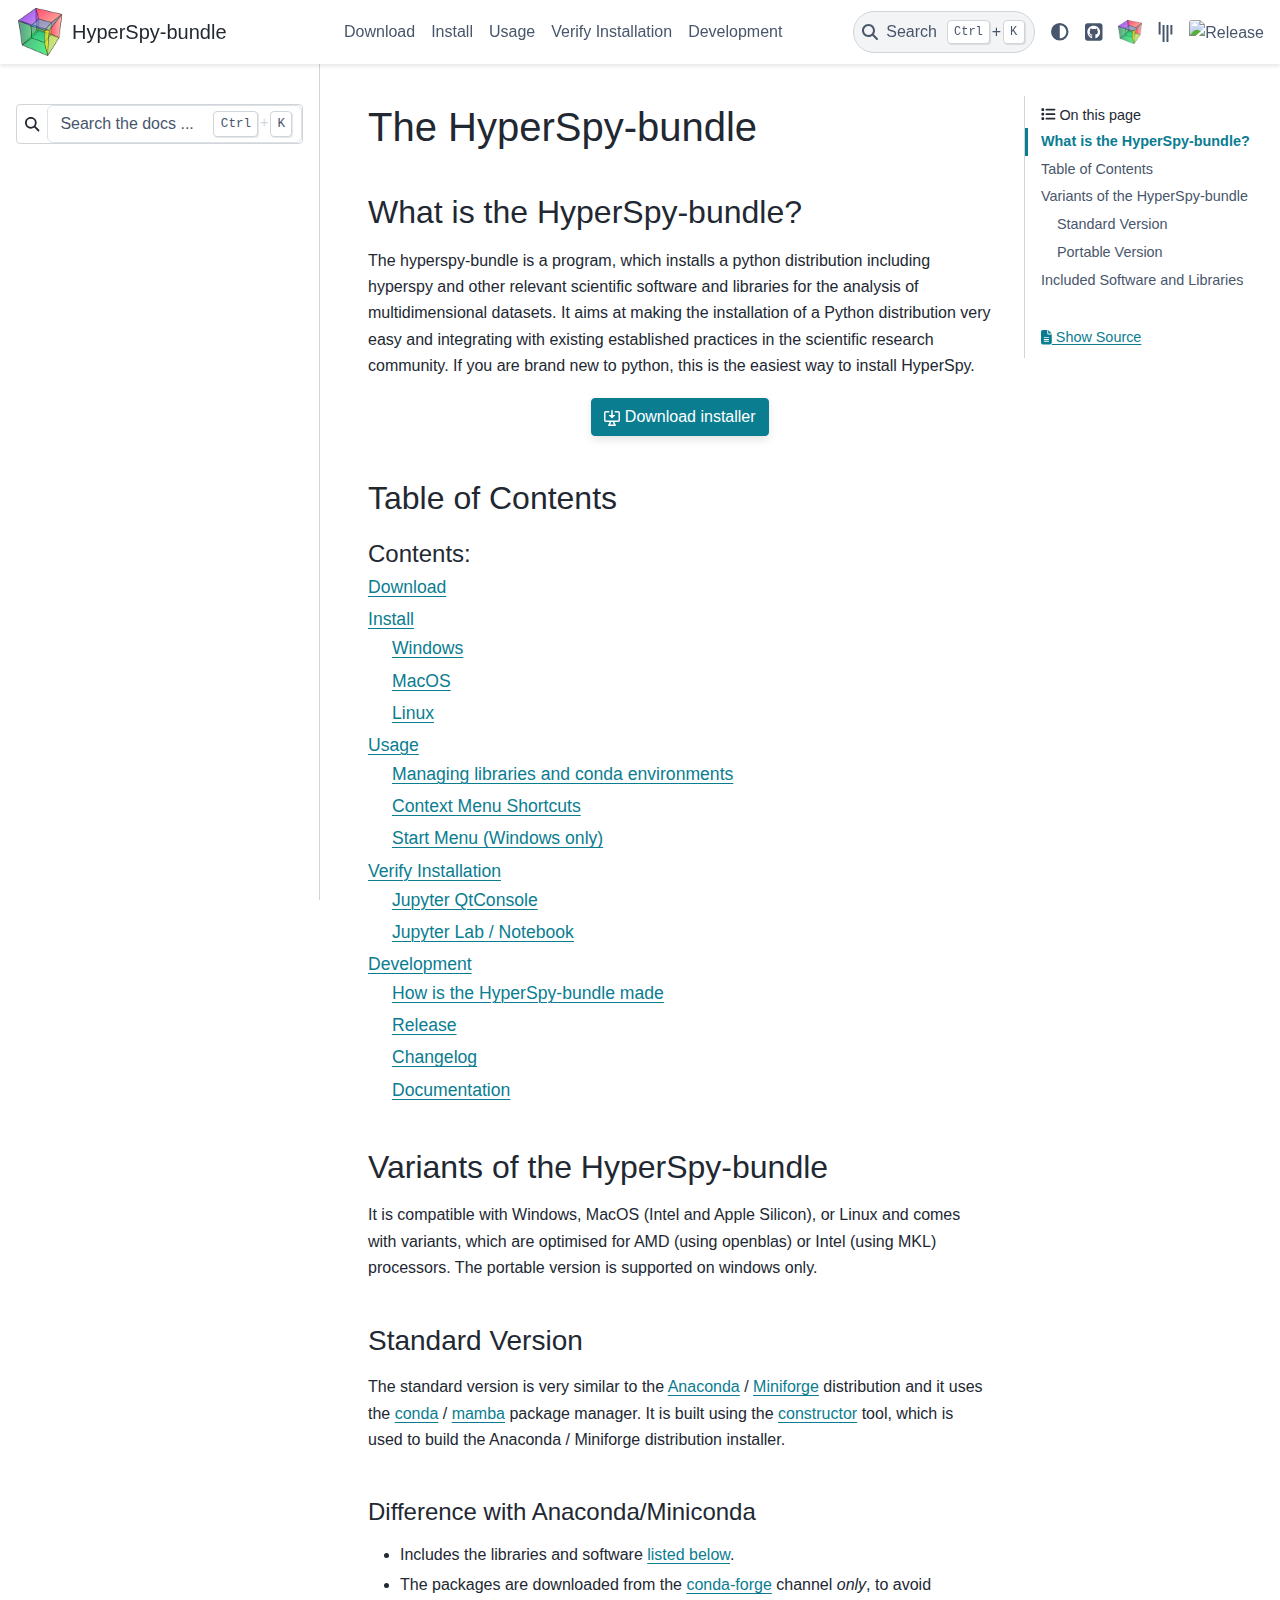
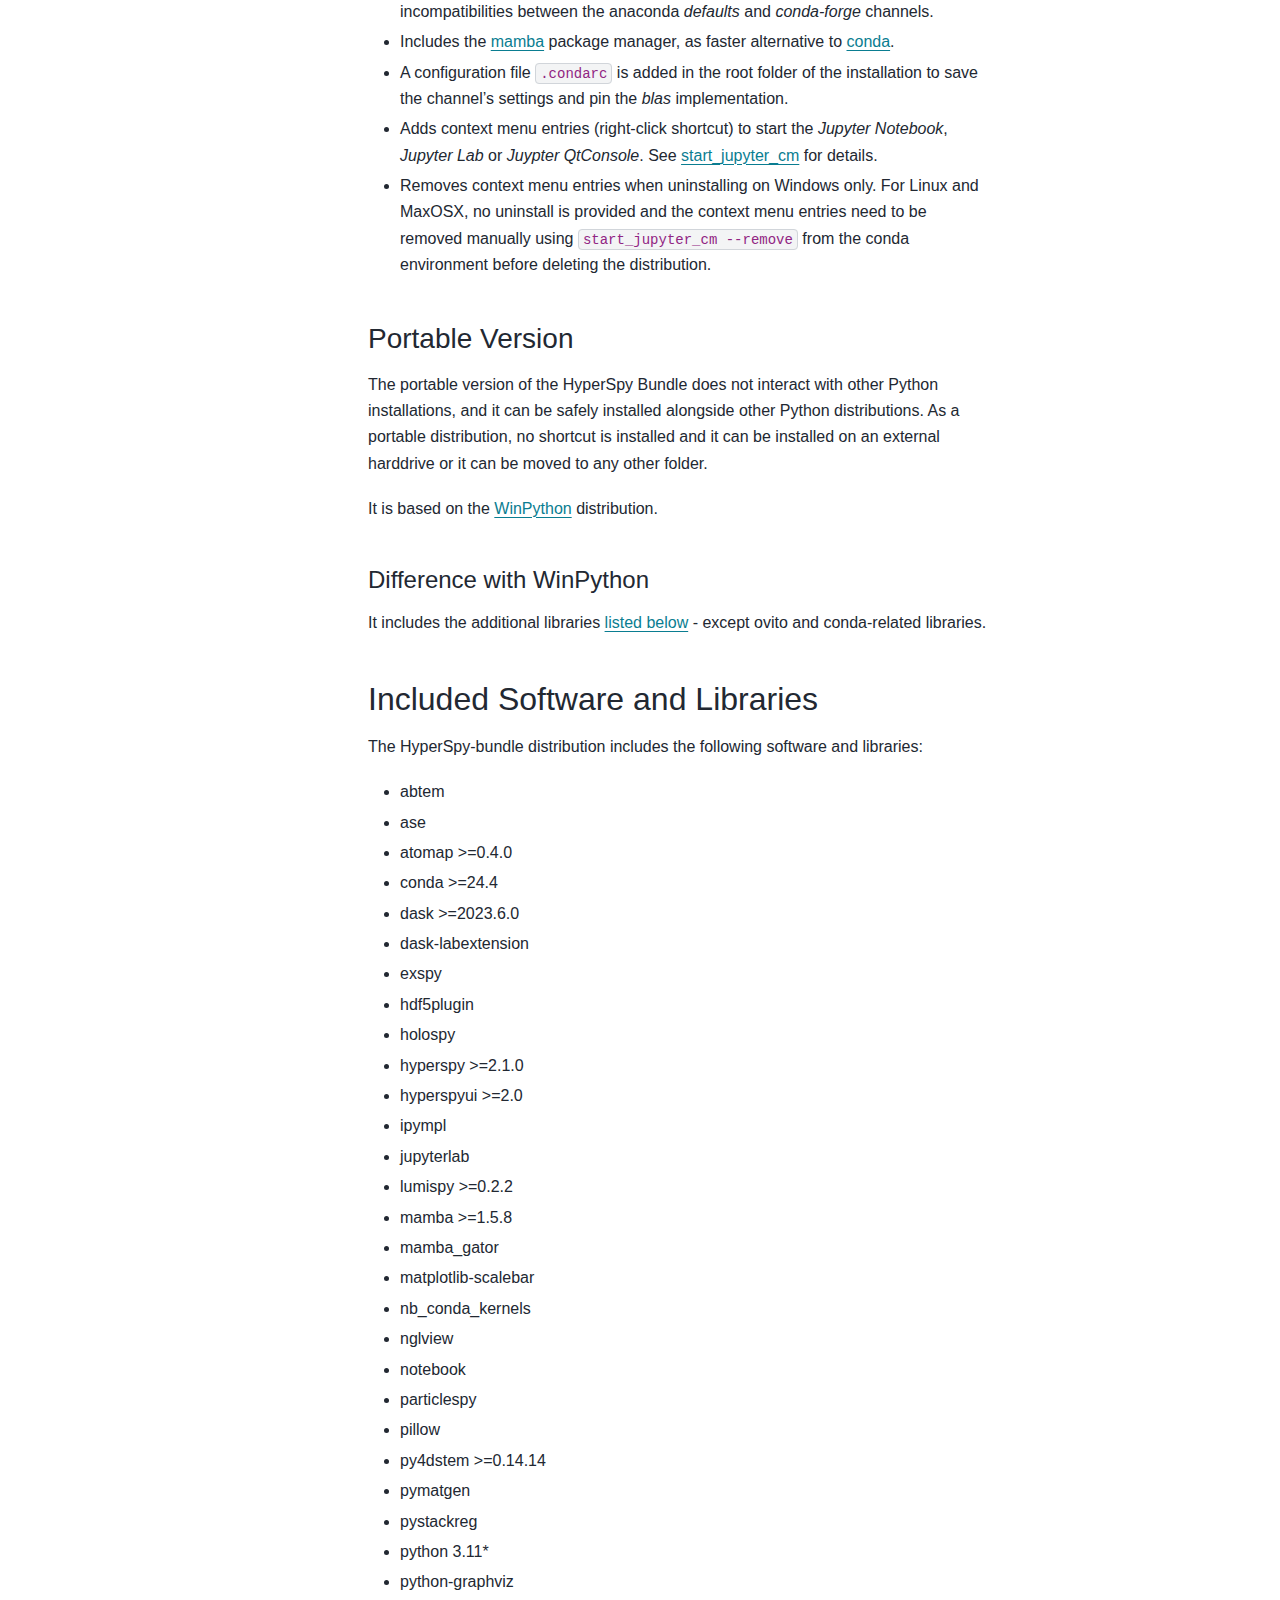
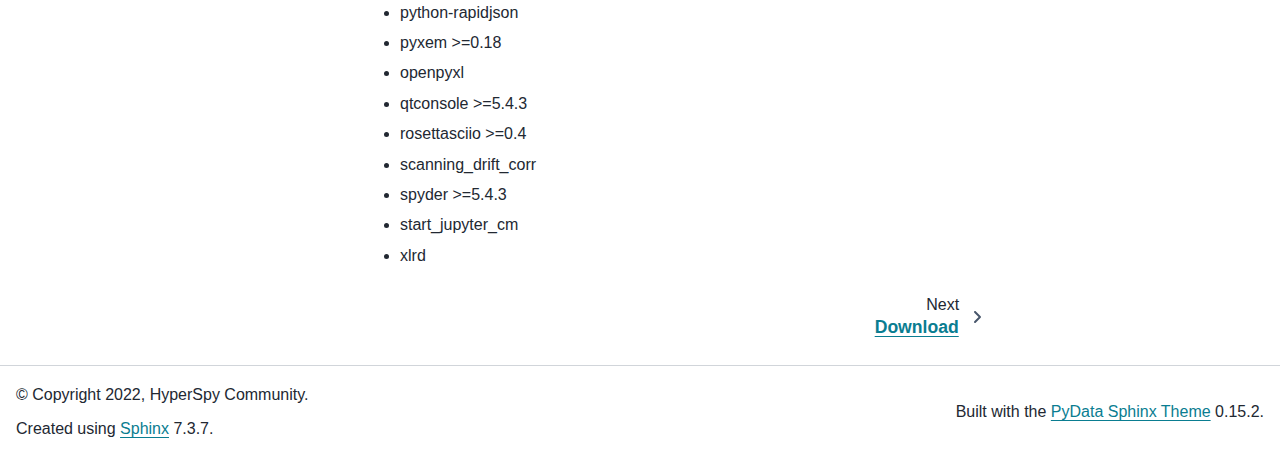
==== commit 6a3bd60f: "Update docs build" ====
--- a/index.html
+++ b/index.html
@@ -30,6 +30,7 @@
 
     <link rel="stylesheet" type="text/css" href="_static/pygments.css?v=a746c00c" />
     <link rel="stylesheet" type="text/css" href="_static/custom-styles.css?v=cebb11ac" />
+    <link rel="stylesheet" type="text/css" href="_static/design-style.1e8bd061cd6da7fc9cf755528e8ffc24.min.css?v=0a3b3ea7" />
   
   <!-- Pre-loaded scripts that we'll load fully later -->
   <link rel="preload" as="script" href="_static/scripts/bootstrap.js?digest=8d27b9dea8ad943066ae" />
@@ -37,8 +38,9 @@
   <script src="_static/vendor/fontawesome/6.5.1/js/all.min.js?digest=8d27b9dea8ad943066ae"></script>
 
     <script src="_static/documentation_options.js?v=5929fcd5"></script>
-    <script src="_static/doctools.js?v=888ff710"></script>
+    <script src="_static/doctools.js?v=9a2dae69"></script>
     <script src="_static/sphinx_highlight.js?v=dc90522c"></script>
+    <script src="_static/design-tabs.js?v=36754332"></script>
     <script>DOCUMENTATION_OPTIONS.pagename = 'index';</script>
     <link rel="icon" href="_static/hyperspy.ico"/>
     <link rel="index" title="Index" href="genindex.html" />
@@ -468,6 +470,7 @@
 very easy and integrating with existing established practices in the scientific
 research community. If you are brand new to python, this is the easiest way to
 install HyperSpy.</p>
+<p class="sd-text-center"><a class="sd-sphinx-override sd-btn sd-text-wrap sd-btn-primary sd-shadow-sm reference external" href="https://github.com/hyperspy/hyperspy-bundle/releases/latest"><span><svg version="1.1" width="1.0em" height="1.0em" class="sd-octicon sd-octicon-desktop-download" viewBox="0 0 16 16" aria-hidden="true"><path d="M4.927 5.427l2.896 2.896a.25.25 0 00.354 0l2.896-2.896A.25.25 0 0010.896 5H8.75V.75a.75.75 0 10-1.5 0V5H5.104a.25.25 0 00-.177.427z"></path><path d="M1.573 2.573a.25.25 0 00-.073.177v7.5a.25.25 0 00.25.25h12.5a.25.25 0 00.25-.25v-7.5a.25.25 0 00-.25-.25h-3a.75.75 0 110-1.5h3A1.75 1.75 0 0116 2.75v7.5A1.75 1.75 0 0114.25 12h-3.727c.099 1.041.52 1.872 1.292 2.757A.75.75 0 0111.25 16h-6.5a.75.75 0 01-.565-1.243c.772-.885 1.192-1.716 1.292-2.757H1.75A1.75 1.75 0 010 10.25v-7.5A1.75 1.75 0 011.75 1h3a.75.75 0 010 1.5h-3a.25.25 0 00-.177.073zM6.982 12a5.72 5.72 0 01-.765 2.5h3.566a5.72 5.72 0 01-.765-2.5H6.982z"></path></svg> Download installer</span></a></p>
 </section>
 <section id="table-of-contents">
 <h2>Table of Contents<a class="headerlink" href="#table-of-contents" title="Link to this heading">#</a></h2>
@@ -550,18 +553,18 @@
 <li><p>abtem</p></li>
 <li><p>ase</p></li>
 <li><p>atomap &gt;=0.4.0</p></li>
-<li><p>conda &gt;=23.11</p></li>
+<li><p>conda &gt;=24.4</p></li>
 <li><p>dask &gt;=2023.6.0</p></li>
 <li><p>dask-labextension</p></li>
 <li><p>exspy</p></li>
 <li><p>hdf5plugin</p></li>
 <li><p>holospy</p></li>
-<li><p>hyperspy &gt;=2.0</p></li>
+<li><p>hyperspy &gt;=2.1.0</p></li>
 <li><p>hyperspyui &gt;=2.0</p></li>
 <li><p>ipympl</p></li>
 <li><p>jupyterlab</p></li>
 <li><p>lumispy &gt;=0.2.2</p></li>
-<li><p>mamba &gt;=1.5.6</p></li>
+<li><p>mamba &gt;=1.5.8</p></li>
 <li><p>mamba_gator</p></li>
 <li><p>matplotlib-scalebar</p></li>
 <li><p>nb_conda_kernels</p></li>
@@ -569,15 +572,16 @@
 <li><p>notebook</p></li>
 <li><p>particlespy</p></li>
 <li><p>pillow</p></li>
-<li><p>py4dstem</p></li>
+<li><p>py4dstem &gt;=0.14.14</p></li>
 <li><p>pymatgen</p></li>
 <li><p>pystackreg</p></li>
 <li><p>python 3.11*</p></li>
 <li><p>python-graphviz</p></li>
 <li><p>python-rapidjson</p></li>
-<li><p>pyxem &gt;=0.17</p></li>
+<li><p>pyxem &gt;=0.18</p></li>
 <li><p>openpyxl</p></li>
 <li><p>qtconsole &gt;=5.4.3</p></li>
+<li><p>rosettasciio &gt;=0.4</p></li>
 <li><p>scanning_drift_corr</p></li>
 <li><p>spyder &gt;=5.4.3</p></li>
 <li><p>start_jupyter_cm</p></li>
@@ -683,7 +687,7 @@
         <div class="footer-item">
 
   <p class="sphinx-version">
-    Created using <a href="https://www.sphinx-doc.org/">Sphinx</a> 7.2.6.
+    Created using <a href="https://www.sphinx-doc.org/">Sphinx</a> 7.3.7.
     <br/>
   </p>
 </div>
--- a/_static/design-style.1e8bd061cd6da7fc9cf755528e8ffc24.min.css
+++ b/_static/design-style.1e8bd061cd6da7fc9cf755528e8ffc24.min.css
@@ -0,0 +1 @@
+.sd-bg-primary{background-color:var(--sd-color-primary) !important}.sd-bg-text-primary{color:var(--sd-color-primary-text) !important}button.sd-bg-primary:focus,button.sd-bg-primary:hover{background-color:var(--sd-color-primary-highlight) !important}a.sd-bg-primary:focus,a.sd-bg-primary:hover{background-color:var(--sd-color-primary-highlight) !important}.sd-bg-secondary{background-color:var(--sd-color-secondary) !important}.sd-bg-text-secondary{color:var(--sd-color-secondary-text) !important}button.sd-bg-secondary:focus,button.sd-bg-secondary:hover{background-color:var(--sd-color-secondary-highlight) !important}a.sd-bg-secondary:focus,a.sd-bg-secondary:hover{background-color:var(--sd-color-secondary-highlight) !important}.sd-bg-success{background-color:var(--sd-color-success) !important}.sd-bg-text-success{color:var(--sd-color-success-text) !important}button.sd-bg-success:focus,button.sd-bg-success:hover{background-color:var(--sd-color-success-highlight) !important}a.sd-bg-success:focus,a.sd-bg-success:hover{background-color:var(--sd-color-success-highlight) !important}.sd-bg-info{background-color:var(--sd-color-info) !important}.sd-bg-text-info{color:var(--sd-color-info-text) !important}button.sd-bg-info:focus,button.sd-bg-info:hover{background-color:var(--sd-color-info-highlight) !important}a.sd-bg-info:focus,a.sd-bg-info:hover{background-color:var(--sd-color-info-highlight) !important}.sd-bg-warning{background-color:var(--sd-color-warning) !important}.sd-bg-text-warning{color:var(--sd-color-warning-text) !important}button.sd-bg-warning:focus,button.sd-bg-warning:hover{background-color:var(--sd-color-warning-highlight) !important}a.sd-bg-warning:focus,a.sd-bg-warning:hover{background-color:var(--sd-color-warning-highlight) !important}.sd-bg-danger{background-color:var(--sd-color-danger) !important}.sd-bg-text-danger{color:var(--sd-color-danger-text) !important}button.sd-bg-danger:focus,button.sd-bg-danger:hover{background-color:var(--sd-color-danger-highlight) !important}a.sd-bg-danger:focus,a.sd-bg-danger:hover{background-color:var(--sd-color-danger-highlight) !important}.sd-bg-light{background-color:var(--sd-color-light) !important}.sd-bg-text-light{color:var(--sd-color-light-text) !important}button.sd-bg-light:focus,button.sd-bg-light:hover{background-color:var(--sd-color-light-highlight) !important}a.sd-bg-light:focus,a.sd-bg-light:hover{background-color:var(--sd-color-light-highlight) !important}.sd-bg-muted{background-color:var(--sd-color-muted) !important}.sd-bg-text-muted{color:var(--sd-color-muted-text) !important}button.sd-bg-muted:focus,button.sd-bg-muted:hover{background-color:var(--sd-color-muted-highlight) !important}a.sd-bg-muted:focus,a.sd-bg-muted:hover{background-color:var(--sd-color-muted-highlight) !important}.sd-bg-dark{background-color:var(--sd-color-dark) !important}.sd-bg-text-dark{color:var(--sd-color-dark-text) !important}button.sd-bg-dark:focus,button.sd-bg-dark:hover{background-color:var(--sd-color-dark-highlight) !important}a.sd-bg-dark:focus,a.sd-bg-dark:hover{background-color:var(--sd-color-dark-highlight) !important}.sd-bg-black{background-color:var(--sd-color-black) !important}.sd-bg-text-black{color:var(--sd-color-black-text) !important}button.sd-bg-black:focus,button.sd-bg-black:hover{background-color:var(--sd-color-black-highlight) !important}a.sd-bg-black:focus,a.sd-bg-black:hover{background-color:var(--sd-color-black-highlight) !important}.sd-bg-white{background-color:var(--sd-color-white) !important}.sd-bg-text-white{color:var(--sd-color-white-text) !important}button.sd-bg-white:focus,button.sd-bg-white:hover{background-color:var(--sd-color-white-highlight) !important}a.sd-bg-white:focus,a.sd-bg-white:hover{background-color:var(--sd-color-white-highlight) !important}.sd-text-primary,.sd-text-primary>p{color:var(--sd-color-primary) !important}a.sd-text-primary:focus,a.sd-text-primary:hover{color:var(--sd-color-primary-highlight) !important}.sd-text-secondary,.sd-text-secondary>p{color:var(--sd-color-secondary) !important}a.sd-text-secondary:focus,a.sd-text-secondary:hover{color:var(--sd-color-secondary-highlight) !important}.sd-text-success,.sd-text-success>p{color:var(--sd-color-success) !important}a.sd-text-success:focus,a.sd-text-success:hover{color:var(--sd-color-success-highlight) !important}.sd-text-info,.sd-text-info>p{color:var(--sd-color-info) !important}a.sd-text-info:focus,a.sd-text-info:hover{color:var(--sd-color-info-highlight) !important}.sd-text-warning,.sd-text-warning>p{color:var(--sd-color-warning) !important}a.sd-text-warning:focus,a.sd-text-warning:hover{color:var(--sd-color-warning-highlight) !important}.sd-text-danger,.sd-text-danger>p{color:var(--sd-color-danger) !important}a.sd-text-danger:focus,a.sd-text-danger:hover{color:var(--sd-color-danger-highlight) !important}.sd-text-light,.sd-text-light>p{color:var(--sd-color-light) !important}a.sd-text-light:focus,a.sd-text-light:hover{color:var(--sd-color-light-highlight) !important}.sd-text-muted,.sd-text-muted>p{color:var(--sd-color-muted) !important}a.sd-text-muted:focus,a.sd-text-muted:hover{color:var(--sd-color-muted-highlight) !important}.sd-text-dark,.sd-text-dark>p{color:var(--sd-color-dark) !important}a.sd-text-dark:focus,a.sd-text-dark:hover{color:var(--sd-color-dark-highlight) !important}.sd-text-black,.sd-text-black>p{color:var(--sd-color-black) !important}a.sd-text-black:focus,a.sd-text-black:hover{color:var(--sd-color-black-highlight) !important}.sd-text-white,.sd-text-white>p{color:var(--sd-color-white) !important}a.sd-text-white:focus,a.sd-text-white:hover{color:var(--sd-color-white-highlight) !important}.sd-outline-primary{border-color:var(--sd-color-primary) !important;border-style:solid !important;border-width:1px !important}a.sd-outline-primary:focus,a.sd-outline-primary:hover{border-color:var(--sd-color-primary-highlight) !important}.sd-outline-secondary{border-color:var(--sd-color-secondary) !important;border-style:solid !important;border-width:1px !important}a.sd-outline-secondary:focus,a.sd-outline-secondary:hover{border-color:var(--sd-color-secondary-highlight) !important}.sd-outline-success{border-color:var(--sd-color-success) !important;border-style:solid !important;border-width:1px !important}a.sd-outline-success:focus,a.sd-outline-success:hover{border-color:var(--sd-color-success-highlight) !important}.sd-outline-info{border-color:var(--sd-color-info) !important;border-style:solid !important;border-width:1px !important}a.sd-outline-info:focus,a.sd-outline-info:hover{border-color:var(--sd-color-info-highlight) !important}.sd-outline-warning{border-color:var(--sd-color-warning) !important;border-style:solid !important;border-width:1px !important}a.sd-outline-warning:focus,a.sd-outline-warning:hover{border-color:var(--sd-color-warning-highlight) !important}.sd-outline-danger{border-color:var(--sd-color-danger) !important;border-style:solid !important;border-width:1px !important}a.sd-outline-danger:focus,a.sd-outline-danger:hover{border-color:var(--sd-color-danger-highlight) !important}.sd-outline-light{border-color:var(--sd-color-light) !important;border-style:solid !important;border-width:1px !important}a.sd-outline-light:focus,a.sd-outline-light:hover{border-color:var(--sd-color-light-highlight) !important}.sd-outline-muted{border-color:var(--sd-color-muted) !important;border-style:solid !important;border-width:1px !important}a.sd-outline-muted:focus,a.sd-outline-muted:hover{border-color:var(--sd-color-muted-highlight) !important}.sd-outline-dark{border-color:var(--sd-color-dark) !important;border-style:solid !important;border-width:1px !important}a.sd-outline-dark:focus,a.sd-outline-dark:hover{border-color:var(--sd-color-dark-highlight) !important}.sd-outline-black{border-color:var(--sd-color-black) !important;border-style:solid !important;border-width:1px !important}a.sd-outline-black:focus,a.sd-outline-black:hover{border-color:var(--sd-color-black-highlight) !important}.sd-outline-white{border-color:var(--sd-color-white) !important;border-style:solid !important;border-width:1px !important}a.sd-outline-white:focus,a.sd-outline-white:hover{border-color:var(--sd-color-white-highlight) !important}.sd-bg-transparent{background-color:transparent !important}.sd-outline-transparent{border-color:transparent !important}.sd-text-transparent{color:transparent !important}.sd-p-0{padding:0 !important}.sd-pt-0,.sd-py-0{padding-top:0 !important}.sd-pr-0,.sd-px-0{padding-right:0 !important}.sd-pb-0,.sd-py-0{padding-bottom:0 !important}.sd-pl-0,.sd-px-0{padding-left:0 !important}.sd-p-1{padding:.25rem !important}.sd-pt-1,.sd-py-1{padding-top:.25rem !important}.sd-pr-1,.sd-px-1{padding-right:.25rem !important}.sd-pb-1,.sd-py-1{padding-bottom:.25rem !important}.sd-pl-1,.sd-px-1{padding-left:.25rem !important}.sd-p-2{padding:.5rem !important}.sd-pt-2,.sd-py-2{padding-top:.5rem !important}.sd-pr-2,.sd-px-2{padding-right:.5rem !important}.sd-pb-2,.sd-py-2{padding-bottom:.5rem !important}.sd-pl-2,.sd-px-2{padding-left:.5rem !important}.sd-p-3{padding:1rem !important}.sd-pt-3,.sd-py-3{padding-top:1rem !important}.sd-pr-3,.sd-px-3{padding-right:1rem !important}.sd-pb-3,.sd-py-3{padding-bottom:1rem !important}.sd-pl-3,.sd-px-3{padding-left:1rem !important}.sd-p-4{padding:1.5rem !important}.sd-pt-4,.sd-py-4{padding-top:1.5rem !important}.sd-pr-4,.sd-px-4{padding-right:1.5rem !important}.sd-pb-4,.sd-py-4{padding-bottom:1.5rem !important}.sd-pl-4,.sd-px-4{padding-left:1.5rem !important}.sd-p-5{padding:3rem !important}.sd-pt-5,.sd-py-5{padding-top:3rem !important}.sd-pr-5,.sd-px-5{padding-right:3rem !important}.sd-pb-5,.sd-py-5{padding-bottom:3rem !important}.sd-pl-5,.sd-px-5{padding-left:3rem !important}.sd-m-auto{margin:auto !important}.sd-mt-auto,.sd-my-auto{margin-top:auto !important}.sd-mr-auto,.sd-mx-auto{margin-right:auto !important}.sd-mb-auto,.sd-my-auto{margin-bottom:auto !important}.sd-ml-auto,.sd-mx-auto{margin-left:auto !important}.sd-m-0{margin:0 !important}.sd-mt-0,.sd-my-0{margin-top:0 !important}.sd-mr-0,.sd-mx-0{margin-right:0 !important}.sd-mb-0,.sd-my-0{margin-bottom:0 !important}.sd-ml-0,.sd-mx-0{margin-left:0 !important}.sd-m-1{margin:.25rem !important}.sd-mt-1,.sd-my-1{margin-top:.25rem !important}.sd-mr-1,.sd-mx-1{margin-right:.25rem !important}.sd-mb-1,.sd-my-1{margin-bottom:.25rem !important}.sd-ml-1,.sd-mx-1{margin-left:.25rem !important}.sd-m-2{margin:.5rem !important}.sd-mt-2,.sd-my-2{margin-top:.5rem !important}.sd-mr-2,.sd-mx-2{margin-right:.5rem !important}.sd-mb-2,.sd-my-2{margin-bottom:.5rem !important}.sd-ml-2,.sd-mx-2{margin-left:.5rem !important}.sd-m-3{margin:1rem !important}.sd-mt-3,.sd-my-3{margin-top:1rem !important}.sd-mr-3,.sd-mx-3{margin-right:1rem !important}.sd-mb-3,.sd-my-3{margin-bottom:1rem !important}.sd-ml-3,.sd-mx-3{margin-left:1rem !important}.sd-m-4{margin:1.5rem !important}.sd-mt-4,.sd-my-4{margin-top:1.5rem !important}.sd-mr-4,.sd-mx-4{margin-right:1.5rem !important}.sd-mb-4,.sd-my-4{margin-bottom:1.5rem !important}.sd-ml-4,.sd-mx-4{margin-left:1.5rem !important}.sd-m-5{margin:3rem !important}.sd-mt-5,.sd-my-5{margin-top:3rem !important}.sd-mr-5,.sd-mx-5{margin-right:3rem !important}.sd-mb-5,.sd-my-5{margin-bottom:3rem !important}.sd-ml-5,.sd-mx-5{margin-left:3rem !important}.sd-w-25{width:25% !important}.sd-w-50{width:50% !important}.sd-w-75{width:75% !important}.sd-w-100{width:100% !important}.sd-w-auto{width:auto !important}.sd-h-25{height:25% !important}.sd-h-50{height:50% !important}.sd-h-75{height:75% !important}.sd-h-100{height:100% !important}.sd-h-auto{height:auto !important}.sd-d-none{display:none !important}.sd-d-inline{display:inline !important}.sd-d-inline-block{display:inline-block !important}.sd-d-block{display:block !important}.sd-d-grid{display:grid !important}.sd-d-flex-row{display:-ms-flexbox !important;display:flex !important;flex-direction:row !important}.sd-d-flex-column{display:-ms-flexbox !important;display:flex !important;flex-direction:column !important}.sd-d-inline-flex{display:-ms-inline-flexbox !important;display:inline-flex !important}@media(min-width: 576px){.sd-d-sm-none{display:none !important}.sd-d-sm-inline{display:inline !important}.sd-d-sm-inline-block{display:inline-block !important}.sd-d-sm-block{display:block !important}.sd-d-sm-grid{display:grid !important}.sd-d-sm-flex{display:-ms-flexbox !important;display:flex !important}.sd-d-sm-inline-flex{display:-ms-inline-flexbox !important;display:inline-flex !important}}@media(min-width: 768px){.sd-d-md-none{display:none !important}.sd-d-md-inline{display:inline !important}.sd-d-md-inline-block{display:inline-block !important}.sd-d-md-block{display:block !important}.sd-d-md-grid{display:grid !important}.sd-d-md-flex{display:-ms-flexbox !important;display:flex !important}.sd-d-md-inline-flex{display:-ms-inline-flexbox !important;display:inline-flex !important}}@media(min-width: 992px){.sd-d-lg-none{display:none !important}.sd-d-lg-inline{display:inline !important}.sd-d-lg-inline-block{display:inline-block !important}.sd-d-lg-block{display:block !important}.sd-d-lg-grid{display:grid !important}.sd-d-lg-flex{display:-ms-flexbox !important;display:flex !important}.sd-d-lg-inline-flex{display:-ms-inline-flexbox !important;display:inline-flex !important}}@media(min-width: 1200px){.sd-d-xl-none{display:none !important}.sd-d-xl-inline{display:inline !important}.sd-d-xl-inline-block{display:inline-block !important}.sd-d-xl-block{display:block !important}.sd-d-xl-grid{display:grid !important}.sd-d-xl-flex{display:-ms-flexbox !important;display:flex !important}.sd-d-xl-inline-flex{display:-ms-inline-flexbox !important;display:inline-flex !important}}.sd-align-major-start{justify-content:flex-start !important}.sd-align-major-end{justify-content:flex-end !important}.sd-align-major-center{justify-content:center !important}.sd-align-major-justify{justify-content:space-between !important}.sd-align-major-spaced{justify-content:space-evenly !important}.sd-align-minor-start{align-items:flex-start !important}.sd-align-minor-end{align-items:flex-end !important}.sd-align-minor-center{align-items:center !important}.sd-align-minor-stretch{align-items:stretch !important}.sd-text-justify{text-align:justify !important}.sd-text-left{text-align:left !important}.sd-text-right{text-align:right !important}.sd-text-center{text-align:center !important}.sd-font-weight-light{font-weight:300 !important}.sd-font-weight-lighter{font-weight:lighter !important}.sd-font-weight-normal{font-weight:400 !important}.sd-font-weight-bold{font-weight:700 !important}.sd-font-weight-bolder{font-weight:bolder !important}.sd-font-italic{font-style:italic !important}.sd-text-decoration-none{text-decoration:none !important}.sd-text-lowercase{text-transform:lowercase !important}.sd-text-uppercase{text-transform:uppercase !important}.sd-text-capitalize{text-transform:capitalize !important}.sd-text-wrap{white-space:normal !important}.sd-text-nowrap{white-space:nowrap !important}.sd-text-truncate{overflow:hidden;text-overflow:ellipsis;white-space:nowrap}.sd-fs-1,.sd-fs-1>p{font-size:calc(1.375rem + 1.5vw) !important;line-height:unset !important}.sd-fs-2,.sd-fs-2>p{font-size:calc(1.325rem + 0.9vw) !important;line-height:unset !important}.sd-fs-3,.sd-fs-3>p{font-size:calc(1.3rem + 0.6vw) !important;line-height:unset !important}.sd-fs-4,.sd-fs-4>p{font-size:calc(1.275rem + 0.3vw) !important;line-height:unset !important}.sd-fs-5,.sd-fs-5>p{font-size:1.25rem !important;line-height:unset !important}.sd-fs-6,.sd-fs-6>p{font-size:1rem !important;line-height:unset !important}.sd-border-0{border:0 solid !important}.sd-border-top-0{border-top:0 solid !important}.sd-border-bottom-0{border-bottom:0 solid !important}.sd-border-right-0{border-right:0 solid !important}.sd-border-left-0{border-left:0 solid !important}.sd-border-1{border:1px solid !important}.sd-border-top-1{border-top:1px solid !important}.sd-border-bottom-1{border-bottom:1px solid !important}.sd-border-right-1{border-right:1px solid !important}.sd-border-left-1{border-left:1px solid !important}.sd-border-2{border:2px solid !important}.sd-border-top-2{border-top:2px solid !important}.sd-border-bottom-2{border-bottom:2px solid !important}.sd-border-right-2{border-right:2px solid !important}.sd-border-left-2{border-left:2px solid !important}.sd-border-3{border:3px solid !important}.sd-border-top-3{border-top:3px solid !important}.sd-border-bottom-3{border-bottom:3px solid !important}.sd-border-right-3{border-right:3px solid !important}.sd-border-left-3{border-left:3px solid !important}.sd-border-4{border:4px solid !important}.sd-border-top-4{border-top:4px solid !important}.sd-border-bottom-4{border-bottom:4px solid !important}.sd-border-right-4{border-right:4px solid !important}.sd-border-left-4{border-left:4px solid !important}.sd-border-5{border:5px solid !important}.sd-border-top-5{border-top:5px solid !important}.sd-border-bottom-5{border-bottom:5px solid !important}.sd-border-right-5{border-right:5px solid !important}.sd-border-left-5{border-left:5px solid !important}.sd-rounded-0{border-radius:0 !important}.sd-rounded-1{border-radius:.2rem !important}.sd-rounded-2{border-radius:.3rem !important}.sd-rounded-3{border-radius:.5rem !important}.sd-rounded-pill{border-radius:50rem !important}.sd-rounded-circle{border-radius:50% !important}.shadow-none{box-shadow:none !important}.sd-shadow-sm{box-shadow:0 .125rem .25rem var(--sd-color-shadow) !important}.sd-shadow-md{box-shadow:0 .5rem 1rem var(--sd-color-shadow) !important}.sd-shadow-lg{box-shadow:0 1rem 3rem var(--sd-color-shadow) !important}@keyframes sd-slide-from-left{0%{transform:translateX(-100%)}100%{transform:translateX(0)}}@keyframes sd-slide-from-right{0%{transform:translateX(200%)}100%{transform:translateX(0)}}@keyframes sd-grow100{0%{transform:scale(0);opacity:.5}100%{transform:scale(1);opacity:1}}@keyframes sd-grow50{0%{transform:scale(0.5);opacity:.5}100%{transform:scale(1);opacity:1}}@keyframes sd-grow50-rot20{0%{transform:scale(0.5) rotateZ(-20deg);opacity:.5}75%{transform:scale(1) rotateZ(5deg);opacity:1}95%{transform:scale(1) rotateZ(-1deg);opacity:1}100%{transform:scale(1) rotateZ(0);opacity:1}}.sd-animate-slide-from-left{animation:1s ease-out 0s 1 normal none running sd-slide-from-left}.sd-animate-slide-from-right{animation:1s ease-out 0s 1 normal none running sd-slide-from-right}.sd-animate-grow100{animation:1s ease-out 0s 1 normal none running sd-grow100}.sd-animate-grow50{animation:1s ease-out 0s 1 normal none running sd-grow50}.sd-animate-grow50-rot20{animation:1s ease-out 0s 1 normal none running sd-grow50-rot20}.sd-badge{display:inline-block;padding:.35em .65em;font-size:.75em;font-weight:700;line-height:1;text-align:center;white-space:nowrap;vertical-align:baseline;border-radius:.25rem}.sd-badge:empty{display:none}a.sd-badge{text-decoration:none}.sd-btn .sd-badge{position:relative;top:-1px}.sd-btn{background-color:transparent;border:1px solid transparent;border-radius:.25rem;cursor:pointer;display:inline-block;font-weight:400;font-size:1rem;line-height:1.5;padding:.375rem .75rem;text-align:center;text-decoration:none;transition:color .15s ease-in-out,background-color .15s ease-in-out,border-color .15s ease-in-out,box-shadow .15s ease-in-out;vertical-align:middle;user-select:none;-moz-user-select:none;-ms-user-select:none;-webkit-user-select:none}.sd-btn:hover{text-decoration:none}@media(prefers-reduced-motion: reduce){.sd-btn{transition:none}}.sd-btn-primary,.sd-btn-outline-primary:hover,.sd-btn-outline-primary:focus{color:var(--sd-color-primary-text) !important;background-color:var(--sd-color-primary) !important;border-color:var(--sd-color-primary) !important;border-width:1px !important;border-style:solid !important}.sd-btn-primary:hover,.sd-btn-primary:focus{color:var(--sd-color-primary-text) !important;background-color:var(--sd-color-primary-highlight) !important;border-color:var(--sd-color-primary-highlight) !important;border-width:1px !important;border-style:solid !important}.sd-btn-outline-primary{color:var(--sd-color-primary) !important;border-color:var(--sd-color-primary) !important;border-width:1px !important;border-style:solid !important}.sd-btn-secondary,.sd-btn-outline-secondary:hover,.sd-btn-outline-secondary:focus{color:var(--sd-color-secondary-text) !important;background-color:var(--sd-color-secondary) !important;border-color:var(--sd-color-secondary) !important;border-width:1px !important;border-style:solid !important}.sd-btn-secondary:hover,.sd-btn-secondary:focus{color:var(--sd-color-secondary-text) !important;background-color:var(--sd-color-secondary-highlight) !important;border-color:var(--sd-color-secondary-highlight) !important;border-width:1px !important;border-style:solid !important}.sd-btn-outline-secondary{color:var(--sd-color-secondary) !important;border-color:var(--sd-color-secondary) !important;border-width:1px !important;border-style:solid !important}.sd-btn-success,.sd-btn-outline-success:hover,.sd-btn-outline-success:focus{color:var(--sd-color-success-text) !important;background-color:var(--sd-color-success) !important;border-color:var(--sd-color-success) !important;border-width:1px !important;border-style:solid !important}.sd-btn-success:hover,.sd-btn-success:focus{color:var(--sd-color-success-text) !important;background-color:var(--sd-color-success-highlight) !important;border-color:var(--sd-color-success-highlight) !important;border-width:1px !important;border-style:solid !important}.sd-btn-outline-success{color:var(--sd-color-success) !important;border-color:var(--sd-color-success) !important;border-width:1px !important;border-style:solid !important}.sd-btn-info,.sd-btn-outline-info:hover,.sd-btn-outline-info:focus{color:var(--sd-color-info-text) !important;background-color:var(--sd-color-info) !important;border-color:var(--sd-color-info) !important;border-width:1px !important;border-style:solid !important}.sd-btn-info:hover,.sd-btn-info:focus{color:var(--sd-color-info-text) !important;background-color:var(--sd-color-info-highlight) !important;border-color:var(--sd-color-info-highlight) !important;border-width:1px !important;border-style:solid !important}.sd-btn-outline-info{color:var(--sd-color-info) !important;border-color:var(--sd-color-info) !important;border-width:1px !important;border-style:solid !important}.sd-btn-warning,.sd-btn-outline-warning:hover,.sd-btn-outline-warning:focus{color:var(--sd-color-warning-text) !important;background-color:var(--sd-color-warning) !important;border-color:var(--sd-color-warning) !important;border-width:1px !important;border-style:solid !important}.sd-btn-warning:hover,.sd-btn-warning:focus{color:var(--sd-color-warning-text) !important;background-color:var(--sd-color-warning-highlight) !important;border-color:var(--sd-color-warning-highlight) !important;border-width:1px !important;border-style:solid !important}.sd-btn-outline-warning{color:var(--sd-color-warning) !important;border-color:var(--sd-color-warning) !important;border-width:1px !important;border-style:solid !important}.sd-btn-danger,.sd-btn-outline-danger:hover,.sd-btn-outline-danger:focus{color:var(--sd-color-danger-text) !important;background-color:var(--sd-color-danger) !important;border-color:var(--sd-color-danger) !important;border-width:1px !important;border-style:solid !important}.sd-btn-danger:hover,.sd-btn-danger:focus{color:var(--sd-color-danger-text) !important;background-color:var(--sd-color-danger-highlight) !important;border-color:var(--sd-color-danger-highlight) !important;border-width:1px !important;border-style:solid !important}.sd-btn-outline-danger{color:var(--sd-color-danger) !important;border-color:var(--sd-color-danger) !important;border-width:1px !important;border-style:solid !important}.sd-btn-light,.sd-btn-outline-light:hover,.sd-btn-outline-light:focus{color:var(--sd-color-light-text) !important;background-color:var(--sd-color-light) !important;border-color:var(--sd-color-light) !important;border-width:1px !important;border-style:solid !important}.sd-btn-light:hover,.sd-btn-light:focus{color:var(--sd-color-light-text) !important;background-color:var(--sd-color-light-highlight) !important;border-color:var(--sd-color-light-highlight) !important;border-width:1px !important;border-style:solid !important}.sd-btn-outline-light{color:var(--sd-color-light) !important;border-color:var(--sd-color-light) !important;border-width:1px !important;border-style:solid !important}.sd-btn-muted,.sd-btn-outline-muted:hover,.sd-btn-outline-muted:focus{color:var(--sd-color-muted-text) !important;background-color:var(--sd-color-muted) !important;border-color:var(--sd-color-muted) !important;border-width:1px !important;border-style:solid !important}.sd-btn-muted:hover,.sd-btn-muted:focus{color:var(--sd-color-muted-text) !important;background-color:var(--sd-color-muted-highlight) !important;border-color:var(--sd-color-muted-highlight) !important;border-width:1px !important;border-style:solid !important}.sd-btn-outline-muted{color:var(--sd-color-muted) !important;border-color:var(--sd-color-muted) !important;border-width:1px !important;border-style:solid !important}.sd-btn-dark,.sd-btn-outline-dark:hover,.sd-btn-outline-dark:focus{color:var(--sd-color-dark-text) !important;background-color:var(--sd-color-dark) !important;border-color:var(--sd-color-dark) !important;border-width:1px !important;border-style:solid !important}.sd-btn-dark:hover,.sd-btn-dark:focus{color:var(--sd-color-dark-text) !important;background-color:var(--sd-color-dark-highlight) !important;border-color:var(--sd-color-dark-highlight) !important;border-width:1px !important;border-style:solid !important}.sd-btn-outline-dark{color:var(--sd-color-dark) !important;border-color:var(--sd-color-dark) !important;border-width:1px !important;border-style:solid !important}.sd-btn-black,.sd-btn-outline-black:hover,.sd-btn-outline-black:focus{color:var(--sd-color-black-text) !important;background-color:var(--sd-color-black) !important;border-color:var(--sd-color-black) !important;border-width:1px !important;border-style:solid !important}.sd-btn-black:hover,.sd-btn-black:focus{color:var(--sd-color-black-text) !important;background-color:var(--sd-color-black-highlight) !important;border-color:var(--sd-color-black-highlight) !important;border-width:1px !important;border-style:solid !important}.sd-btn-outline-black{color:var(--sd-color-black) !important;border-color:var(--sd-color-black) !important;border-width:1px !important;border-style:solid !important}.sd-btn-white,.sd-btn-outline-white:hover,.sd-btn-outline-white:focus{color:var(--sd-color-white-text) !important;background-color:var(--sd-color-white) !important;border-color:var(--sd-color-white) !important;border-width:1px !important;border-style:solid !important}.sd-btn-white:hover,.sd-btn-white:focus{color:var(--sd-color-white-text) !important;background-color:var(--sd-color-white-highlight) !important;border-color:var(--sd-color-white-highlight) !important;border-width:1px !important;border-style:solid !important}.sd-btn-outline-white{color:var(--sd-color-white) !important;border-color:var(--sd-color-white) !important;border-width:1px !important;border-style:solid !important}.sd-stretched-link::after{position:absolute;top:0;right:0;bottom:0;left:0;z-index:1;content:""}.sd-hide-link-text{font-size:0}.sd-octicon,.sd-material-icon{display:inline-block;fill:currentColor;vertical-align:middle}.sd-avatar-xs{border-radius:50%;object-fit:cover;object-position:center;width:1rem;height:1rem}.sd-avatar-sm{border-radius:50%;object-fit:cover;object-position:center;width:3rem;height:3rem}.sd-avatar-md{border-radius:50%;object-fit:cover;object-position:center;width:5rem;height:5rem}.sd-avatar-lg{border-radius:50%;object-fit:cover;object-position:center;width:7rem;height:7rem}.sd-avatar-xl{border-radius:50%;object-fit:cover;object-position:center;width:10rem;height:10rem}.sd-avatar-inherit{border-radius:50%;object-fit:cover;object-position:center;width:inherit;height:inherit}.sd-avatar-initial{border-radius:50%;object-fit:cover;object-position:center;width:initial;height:initial}.sd-card{background-clip:border-box;background-color:var(--sd-color-card-background);border:1px solid var(--sd-color-card-border);border-radius:.25rem;color:var(--sd-color-card-text);display:-ms-flexbox;display:flex;-ms-flex-direction:column;flex-direction:column;min-width:0;position:relative;word-wrap:break-word}.sd-card>hr{margin-left:0;margin-right:0}.sd-card-hover:hover{border-color:var(--sd-color-card-border-hover);transform:scale(1.01)}.sd-card-body{-ms-flex:1 1 auto;flex:1 1 auto;padding:1rem 1rem}.sd-card-title{margin-bottom:.5rem}.sd-card-subtitle{margin-top:-0.25rem;margin-bottom:0}.sd-card-text:last-child{margin-bottom:0}.sd-card-link:hover{text-decoration:none}.sd-card-link+.card-link{margin-left:1rem}.sd-card-header{padding:.5rem 1rem;margin-bottom:0;background-color:var(--sd-color-card-header);border-bottom:1px solid var(--sd-color-card-border)}.sd-card-header:first-child{border-radius:calc(0.25rem - 1px) calc(0.25rem - 1px) 0 0}.sd-card-footer{padding:.5rem 1rem;background-color:var(--sd-color-card-footer);border-top:1px solid var(--sd-color-card-border)}.sd-card-footer:last-child{border-radius:0 0 calc(0.25rem - 1px) calc(0.25rem - 1px)}.sd-card-header-tabs{margin-right:-0.5rem;margin-bottom:-0.5rem;margin-left:-0.5rem;border-bottom:0}.sd-card-header-pills{margin-right:-0.5rem;margin-left:-0.5rem}.sd-card-img-overlay{position:absolute;top:0;right:0;bottom:0;left:0;padding:1rem;border-radius:calc(0.25rem - 1px)}.sd-card-img,.sd-card-img-bottom,.sd-card-img-top{width:100%}.sd-card-img,.sd-card-img-top{border-top-left-radius:calc(0.25rem - 1px);border-top-right-radius:calc(0.25rem - 1px)}.sd-card-img,.sd-card-img-bottom{border-bottom-left-radius:calc(0.25rem - 1px);border-bottom-right-radius:calc(0.25rem - 1px)}.sd-cards-carousel{width:100%;display:flex;flex-wrap:nowrap;-ms-flex-direction:row;flex-direction:row;overflow-x:hidden;scroll-snap-type:x mandatory}.sd-cards-carousel.sd-show-scrollbar{overflow-x:auto}.sd-cards-carousel:hover,.sd-cards-carousel:focus{overflow-x:auto}.sd-cards-carousel>.sd-card{flex-shrink:0;scroll-snap-align:start}.sd-cards-carousel>.sd-card:not(:last-child){margin-right:3px}.sd-card-cols-1>.sd-card{width:90%}.sd-card-cols-2>.sd-card{width:45%}.sd-card-cols-3>.sd-card{width:30%}.sd-card-cols-4>.sd-card{width:22.5%}.sd-card-cols-5>.sd-card{width:18%}.sd-card-cols-6>.sd-card{width:15%}.sd-card-cols-7>.sd-card{width:12.8571428571%}.sd-card-cols-8>.sd-card{width:11.25%}.sd-card-cols-9>.sd-card{width:10%}.sd-card-cols-10>.sd-card{width:9%}.sd-card-cols-11>.sd-card{width:8.1818181818%}.sd-card-cols-12>.sd-card{width:7.5%}.sd-container,.sd-container-fluid,.sd-container-lg,.sd-container-md,.sd-container-sm,.sd-container-xl{margin-left:auto;margin-right:auto;padding-left:var(--sd-gutter-x, 0.75rem);padding-right:var(--sd-gutter-x, 0.75rem);width:100%}@media(min-width: 576px){.sd-container-sm,.sd-container{max-width:540px}}@media(min-width: 768px){.sd-container-md,.sd-container-sm,.sd-container{max-width:720px}}@media(min-width: 992px){.sd-container-lg,.sd-container-md,.sd-container-sm,.sd-container{max-width:960px}}@media(min-width: 1200px){.sd-container-xl,.sd-container-lg,.sd-container-md,.sd-container-sm,.sd-container{max-width:1140px}}.sd-row{--sd-gutter-x: 1.5rem;--sd-gutter-y: 0;display:-ms-flexbox;display:flex;-ms-flex-wrap:wrap;flex-wrap:wrap;margin-top:calc(var(--sd-gutter-y) * -1);margin-right:calc(var(--sd-gutter-x) * -0.5);margin-left:calc(var(--sd-gutter-x) * -0.5)}.sd-row>*{box-sizing:border-box;flex-shrink:0;width:100%;max-width:100%;padding-right:calc(var(--sd-gutter-x) * 0.5);padding-left:calc(var(--sd-gutter-x) * 0.5);margin-top:var(--sd-gutter-y)}.sd-col{flex:1 0 0%;-ms-flex:1 0 0%}.sd-row-cols-auto>*{flex:0 0 auto;width:auto}.sd-row-cols-1>*{flex:0 0 auto;-ms-flex:0 0 auto;width:100%}.sd-row-cols-2>*{flex:0 0 auto;-ms-flex:0 0 auto;width:50%}.sd-row-cols-3>*{flex:0 0 auto;-ms-flex:0 0 auto;width:33.3333333333%}.sd-row-cols-4>*{flex:0 0 auto;-ms-flex:0 0 auto;width:25%}.sd-row-cols-5>*{flex:0 0 auto;-ms-flex:0 0 auto;width:20%}.sd-row-cols-6>*{flex:0 0 auto;-ms-flex:0 0 auto;width:16.6666666667%}.sd-row-cols-7>*{flex:0 0 auto;-ms-flex:0 0 auto;width:14.2857142857%}.sd-row-cols-8>*{flex:0 0 auto;-ms-flex:0 0 auto;width:12.5%}.sd-row-cols-9>*{flex:0 0 auto;-ms-flex:0 0 auto;width:11.1111111111%}.sd-row-cols-10>*{flex:0 0 auto;-ms-flex:0 0 auto;width:10%}.sd-row-cols-11>*{flex:0 0 auto;-ms-flex:0 0 auto;width:9.0909090909%}.sd-row-cols-12>*{flex:0 0 auto;-ms-flex:0 0 auto;width:8.3333333333%}@media(min-width: 576px){.sd-col-sm{flex:1 0 0%;-ms-flex:1 0 0%}.sd-row-cols-sm-auto{flex:1 0 auto;-ms-flex:1 0 auto;width:100%}.sd-row-cols-sm-1>*{flex:0 0 auto;-ms-flex:0 0 auto;width:100%}.sd-row-cols-sm-2>*{flex:0 0 auto;-ms-flex:0 0 auto;width:50%}.sd-row-cols-sm-3>*{flex:0 0 auto;-ms-flex:0 0 auto;width:33.3333333333%}.sd-row-cols-sm-4>*{flex:0 0 auto;-ms-flex:0 0 auto;width:25%}.sd-row-cols-sm-5>*{flex:0 0 auto;-ms-flex:0 0 auto;width:20%}.sd-row-cols-sm-6>*{flex:0 0 auto;-ms-flex:0 0 auto;width:16.6666666667%}.sd-row-cols-sm-7>*{flex:0 0 auto;-ms-flex:0 0 auto;width:14.2857142857%}.sd-row-cols-sm-8>*{flex:0 0 auto;-ms-flex:0 0 auto;width:12.5%}.sd-row-cols-sm-9>*{flex:0 0 auto;-ms-flex:0 0 auto;width:11.1111111111%}.sd-row-cols-sm-10>*{flex:0 0 auto;-ms-flex:0 0 auto;width:10%}.sd-row-cols-sm-11>*{flex:0 0 auto;-ms-flex:0 0 auto;width:9.0909090909%}.sd-row-cols-sm-12>*{flex:0 0 auto;-ms-flex:0 0 auto;width:8.3333333333%}}@media(min-width: 768px){.sd-col-md{flex:1 0 0%;-ms-flex:1 0 0%}.sd-row-cols-md-auto{flex:1 0 auto;-ms-flex:1 0 auto;width:100%}.sd-row-cols-md-1>*{flex:0 0 auto;-ms-flex:0 0 auto;width:100%}.sd-row-cols-md-2>*{flex:0 0 auto;-ms-flex:0 0 auto;width:50%}.sd-row-cols-md-3>*{flex:0 0 auto;-ms-flex:0 0 auto;width:33.3333333333%}.sd-row-cols-md-4>*{flex:0 0 auto;-ms-flex:0 0 auto;width:25%}.sd-row-cols-md-5>*{flex:0 0 auto;-ms-flex:0 0 auto;width:20%}.sd-row-cols-md-6>*{flex:0 0 auto;-ms-flex:0 0 auto;width:16.6666666667%}.sd-row-cols-md-7>*{flex:0 0 auto;-ms-flex:0 0 auto;width:14.2857142857%}.sd-row-cols-md-8>*{flex:0 0 auto;-ms-flex:0 0 auto;width:12.5%}.sd-row-cols-md-9>*{flex:0 0 auto;-ms-flex:0 0 auto;width:11.1111111111%}.sd-row-cols-md-10>*{flex:0 0 auto;-ms-flex:0 0 auto;width:10%}.sd-row-cols-md-11>*{flex:0 0 auto;-ms-flex:0 0 auto;width:9.0909090909%}.sd-row-cols-md-12>*{flex:0 0 auto;-ms-flex:0 0 auto;width:8.3333333333%}}@media(min-width: 992px){.sd-col-lg{flex:1 0 0%;-ms-flex:1 0 0%}.sd-row-cols-lg-auto{flex:1 0 auto;-ms-flex:1 0 auto;width:100%}.sd-row-cols-lg-1>*{flex:0 0 auto;-ms-flex:0 0 auto;width:100%}.sd-row-cols-lg-2>*{flex:0 0 auto;-ms-flex:0 0 auto;width:50%}.sd-row-cols-lg-3>*{flex:0 0 auto;-ms-flex:0 0 auto;width:33.3333333333%}.sd-row-cols-lg-4>*{flex:0 0 auto;-ms-flex:0 0 auto;width:25%}.sd-row-cols-lg-5>*{flex:0 0 auto;-ms-flex:0 0 auto;width:20%}.sd-row-cols-lg-6>*{flex:0 0 auto;-ms-flex:0 0 auto;width:16.6666666667%}.sd-row-cols-lg-7>*{flex:0 0 auto;-ms-flex:0 0 auto;width:14.2857142857%}.sd-row-cols-lg-8>*{flex:0 0 auto;-ms-flex:0 0 auto;width:12.5%}.sd-row-cols-lg-9>*{flex:0 0 auto;-ms-flex:0 0 auto;width:11.1111111111%}.sd-row-cols-lg-10>*{flex:0 0 auto;-ms-flex:0 0 auto;width:10%}.sd-row-cols-lg-11>*{flex:0 0 auto;-ms-flex:0 0 auto;width:9.0909090909%}.sd-row-cols-lg-12>*{flex:0 0 auto;-ms-flex:0 0 auto;width:8.3333333333%}}@media(min-width: 1200px){.sd-col-xl{flex:1 0 0%;-ms-flex:1 0 0%}.sd-row-cols-xl-auto{flex:1 0 auto;-ms-flex:1 0 auto;width:100%}.sd-row-cols-xl-1>*{flex:0 0 auto;-ms-flex:0 0 auto;width:100%}.sd-row-cols-xl-2>*{flex:0 0 auto;-ms-flex:0 0 auto;width:50%}.sd-row-cols-xl-3>*{flex:0 0 auto;-ms-flex:0 0 auto;width:33.3333333333%}.sd-row-cols-xl-4>*{flex:0 0 auto;-ms-flex:0 0 auto;width:25%}.sd-row-cols-xl-5>*{flex:0 0 auto;-ms-flex:0 0 auto;width:20%}.sd-row-cols-xl-6>*{flex:0 0 auto;-ms-flex:0 0 auto;width:16.6666666667%}.sd-row-cols-xl-7>*{flex:0 0 auto;-ms-flex:0 0 auto;width:14.2857142857%}.sd-row-cols-xl-8>*{flex:0 0 auto;-ms-flex:0 0 auto;width:12.5%}.sd-row-cols-xl-9>*{flex:0 0 auto;-ms-flex:0 0 auto;width:11.1111111111%}.sd-row-cols-xl-10>*{flex:0 0 auto;-ms-flex:0 0 auto;width:10%}.sd-row-cols-xl-11>*{flex:0 0 auto;-ms-flex:0 0 auto;width:9.0909090909%}.sd-row-cols-xl-12>*{flex:0 0 auto;-ms-flex:0 0 auto;width:8.3333333333%}}.sd-col-auto{flex:0 0 auto;-ms-flex:0 0 auto;width:auto}.sd-col-1{flex:0 0 auto;-ms-flex:0 0 auto;width:8.3333333333%}.sd-col-2{flex:0 0 auto;-ms-flex:0 0 auto;width:16.6666666667%}.sd-col-3{flex:0 0 auto;-ms-flex:0 0 auto;width:25%}.sd-col-4{flex:0 0 auto;-ms-flex:0 0 auto;width:33.3333333333%}.sd-col-5{flex:0 0 auto;-ms-flex:0 0 auto;width:41.6666666667%}.sd-col-6{flex:0 0 auto;-ms-flex:0 0 auto;width:50%}.sd-col-7{flex:0 0 auto;-ms-flex:0 0 auto;width:58.3333333333%}.sd-col-8{flex:0 0 auto;-ms-flex:0 0 auto;width:66.6666666667%}.sd-col-9{flex:0 0 auto;-ms-flex:0 0 auto;width:75%}.sd-col-10{flex:0 0 auto;-ms-flex:0 0 auto;width:83.3333333333%}.sd-col-11{flex:0 0 auto;-ms-flex:0 0 auto;width:91.6666666667%}.sd-col-12{flex:0 0 auto;-ms-flex:0 0 auto;width:100%}.sd-g-0,.sd-gy-0{--sd-gutter-y: 0}.sd-g-0,.sd-gx-0{--sd-gutter-x: 0}.sd-g-1,.sd-gy-1{--sd-gutter-y: 0.25rem}.sd-g-1,.sd-gx-1{--sd-gutter-x: 0.25rem}.sd-g-2,.sd-gy-2{--sd-gutter-y: 0.5rem}.sd-g-2,.sd-gx-2{--sd-gutter-x: 0.5rem}.sd-g-3,.sd-gy-3{--sd-gutter-y: 1rem}.sd-g-3,.sd-gx-3{--sd-gutter-x: 1rem}.sd-g-4,.sd-gy-4{--sd-gutter-y: 1.5rem}.sd-g-4,.sd-gx-4{--sd-gutter-x: 1.5rem}.sd-g-5,.sd-gy-5{--sd-gutter-y: 3rem}.sd-g-5,.sd-gx-5{--sd-gutter-x: 3rem}@media(min-width: 576px){.sd-col-sm-auto{-ms-flex:0 0 auto;flex:0 0 auto;width:auto}.sd-col-sm-1{-ms-flex:0 0 auto;flex:0 0 auto;width:8.3333333333%}.sd-col-sm-2{-ms-flex:0 0 auto;flex:0 0 auto;width:16.6666666667%}.sd-col-sm-3{-ms-flex:0 0 auto;flex:0 0 auto;width:25%}.sd-col-sm-4{-ms-flex:0 0 auto;flex:0 0 auto;width:33.3333333333%}.sd-col-sm-5{-ms-flex:0 0 auto;flex:0 0 auto;width:41.6666666667%}.sd-col-sm-6{-ms-flex:0 0 auto;flex:0 0 auto;width:50%}.sd-col-sm-7{-ms-flex:0 0 auto;flex:0 0 auto;width:58.3333333333%}.sd-col-sm-8{-ms-flex:0 0 auto;flex:0 0 auto;width:66.6666666667%}.sd-col-sm-9{-ms-flex:0 0 auto;flex:0 0 auto;width:75%}.sd-col-sm-10{-ms-flex:0 0 auto;flex:0 0 auto;width:83.3333333333%}.sd-col-sm-11{-ms-flex:0 0 auto;flex:0 0 auto;width:91.6666666667%}.sd-col-sm-12{-ms-flex:0 0 auto;flex:0 0 auto;width:100%}.sd-g-sm-0,.sd-gy-sm-0{--sd-gutter-y: 0}.sd-g-sm-0,.sd-gx-sm-0{--sd-gutter-x: 0}.sd-g-sm-1,.sd-gy-sm-1{--sd-gutter-y: 0.25rem}.sd-g-sm-1,.sd-gx-sm-1{--sd-gutter-x: 0.25rem}.sd-g-sm-2,.sd-gy-sm-2{--sd-gutter-y: 0.5rem}.sd-g-sm-2,.sd-gx-sm-2{--sd-gutter-x: 0.5rem}.sd-g-sm-3,.sd-gy-sm-3{--sd-gutter-y: 1rem}.sd-g-sm-3,.sd-gx-sm-3{--sd-gutter-x: 1rem}.sd-g-sm-4,.sd-gy-sm-4{--sd-gutter-y: 1.5rem}.sd-g-sm-4,.sd-gx-sm-4{--sd-gutter-x: 1.5rem}.sd-g-sm-5,.sd-gy-sm-5{--sd-gutter-y: 3rem}.sd-g-sm-5,.sd-gx-sm-5{--sd-gutter-x: 3rem}}@media(min-width: 768px){.sd-col-md-auto{-ms-flex:0 0 auto;flex:0 0 auto;width:auto}.sd-col-md-1{-ms-flex:0 0 auto;flex:0 0 auto;width:8.3333333333%}.sd-col-md-2{-ms-flex:0 0 auto;flex:0 0 auto;width:16.6666666667%}.sd-col-md-3{-ms-flex:0 0 auto;flex:0 0 auto;width:25%}.sd-col-md-4{-ms-flex:0 0 auto;flex:0 0 auto;width:33.3333333333%}.sd-col-md-5{-ms-flex:0 0 auto;flex:0 0 auto;width:41.6666666667%}.sd-col-md-6{-ms-flex:0 0 auto;flex:0 0 auto;width:50%}.sd-col-md-7{-ms-flex:0 0 auto;flex:0 0 auto;width:58.3333333333%}.sd-col-md-8{-ms-flex:0 0 auto;flex:0 0 auto;width:66.6666666667%}.sd-col-md-9{-ms-flex:0 0 auto;flex:0 0 auto;width:75%}.sd-col-md-10{-ms-flex:0 0 auto;flex:0 0 auto;width:83.3333333333%}.sd-col-md-11{-ms-flex:0 0 auto;flex:0 0 auto;width:91.6666666667%}.sd-col-md-12{-ms-flex:0 0 auto;flex:0 0 auto;width:100%}.sd-g-md-0,.sd-gy-md-0{--sd-gutter-y: 0}.sd-g-md-0,.sd-gx-md-0{--sd-gutter-x: 0}.sd-g-md-1,.sd-gy-md-1{--sd-gutter-y: 0.25rem}.sd-g-md-1,.sd-gx-md-1{--sd-gutter-x: 0.25rem}.sd-g-md-2,.sd-gy-md-2{--sd-gutter-y: 0.5rem}.sd-g-md-2,.sd-gx-md-2{--sd-gutter-x: 0.5rem}.sd-g-md-3,.sd-gy-md-3{--sd-gutter-y: 1rem}.sd-g-md-3,.sd-gx-md-3{--sd-gutter-x: 1rem}.sd-g-md-4,.sd-gy-md-4{--sd-gutter-y: 1.5rem}.sd-g-md-4,.sd-gx-md-4{--sd-gutter-x: 1.5rem}.sd-g-md-5,.sd-gy-md-5{--sd-gutter-y: 3rem}.sd-g-md-5,.sd-gx-md-5{--sd-gutter-x: 3rem}}@media(min-width: 992px){.sd-col-lg-auto{-ms-flex:0 0 auto;flex:0 0 auto;width:auto}.sd-col-lg-1{-ms-flex:0 0 auto;flex:0 0 auto;width:8.3333333333%}.sd-col-lg-2{-ms-flex:0 0 auto;flex:0 0 auto;width:16.6666666667%}.sd-col-lg-3{-ms-flex:0 0 auto;flex:0 0 auto;width:25%}.sd-col-lg-4{-ms-flex:0 0 auto;flex:0 0 auto;width:33.3333333333%}.sd-col-lg-5{-ms-flex:0 0 auto;flex:0 0 auto;width:41.6666666667%}.sd-col-lg-6{-ms-flex:0 0 auto;flex:0 0 auto;width:50%}.sd-col-lg-7{-ms-flex:0 0 auto;flex:0 0 auto;width:58.3333333333%}.sd-col-lg-8{-ms-flex:0 0 auto;flex:0 0 auto;width:66.6666666667%}.sd-col-lg-9{-ms-flex:0 0 auto;flex:0 0 auto;width:75%}.sd-col-lg-10{-ms-flex:0 0 auto;flex:0 0 auto;width:83.3333333333%}.sd-col-lg-11{-ms-flex:0 0 auto;flex:0 0 auto;width:91.6666666667%}.sd-col-lg-12{-ms-flex:0 0 auto;flex:0 0 auto;width:100%}.sd-g-lg-0,.sd-gy-lg-0{--sd-gutter-y: 0}.sd-g-lg-0,.sd-gx-lg-0{--sd-gutter-x: 0}.sd-g-lg-1,.sd-gy-lg-1{--sd-gutter-y: 0.25rem}.sd-g-lg-1,.sd-gx-lg-1{--sd-gutter-x: 0.25rem}.sd-g-lg-2,.sd-gy-lg-2{--sd-gutter-y: 0.5rem}.sd-g-lg-2,.sd-gx-lg-2{--sd-gutter-x: 0.5rem}.sd-g-lg-3,.sd-gy-lg-3{--sd-gutter-y: 1rem}.sd-g-lg-3,.sd-gx-lg-3{--sd-gutter-x: 1rem}.sd-g-lg-4,.sd-gy-lg-4{--sd-gutter-y: 1.5rem}.sd-g-lg-4,.sd-gx-lg-4{--sd-gutter-x: 1.5rem}.sd-g-lg-5,.sd-gy-lg-5{--sd-gutter-y: 3rem}.sd-g-lg-5,.sd-gx-lg-5{--sd-gutter-x: 3rem}}@media(min-width: 1200px){.sd-col-xl-auto{-ms-flex:0 0 auto;flex:0 0 auto;width:auto}.sd-col-xl-1{-ms-flex:0 0 auto;flex:0 0 auto;width:8.3333333333%}.sd-col-xl-2{-ms-flex:0 0 auto;flex:0 0 auto;width:16.6666666667%}.sd-col-xl-3{-ms-flex:0 0 auto;flex:0 0 auto;width:25%}.sd-col-xl-4{-ms-flex:0 0 auto;flex:0 0 auto;width:33.3333333333%}.sd-col-xl-5{-ms-flex:0 0 auto;flex:0 0 auto;width:41.6666666667%}.sd-col-xl-6{-ms-flex:0 0 auto;flex:0 0 auto;width:50%}.sd-col-xl-7{-ms-flex:0 0 auto;flex:0 0 auto;width:58.3333333333%}.sd-col-xl-8{-ms-flex:0 0 auto;flex:0 0 auto;width:66.6666666667%}.sd-col-xl-9{-ms-flex:0 0 auto;flex:0 0 auto;width:75%}.sd-col-xl-10{-ms-flex:0 0 auto;flex:0 0 auto;width:83.3333333333%}.sd-col-xl-11{-ms-flex:0 0 auto;flex:0 0 auto;width:91.6666666667%}.sd-col-xl-12{-ms-flex:0 0 auto;flex:0 0 auto;width:100%}.sd-g-xl-0,.sd-gy-xl-0{--sd-gutter-y: 0}.sd-g-xl-0,.sd-gx-xl-0{--sd-gutter-x: 0}.sd-g-xl-1,.sd-gy-xl-1{--sd-gutter-y: 0.25rem}.sd-g-xl-1,.sd-gx-xl-1{--sd-gutter-x: 0.25rem}.sd-g-xl-2,.sd-gy-xl-2{--sd-gutter-y: 0.5rem}.sd-g-xl-2,.sd-gx-xl-2{--sd-gutter-x: 0.5rem}.sd-g-xl-3,.sd-gy-xl-3{--sd-gutter-y: 1rem}.sd-g-xl-3,.sd-gx-xl-3{--sd-gutter-x: 1rem}.sd-g-xl-4,.sd-gy-xl-4{--sd-gutter-y: 1.5rem}.sd-g-xl-4,.sd-gx-xl-4{--sd-gutter-x: 1.5rem}.sd-g-xl-5,.sd-gy-xl-5{--sd-gutter-y: 3rem}.sd-g-xl-5,.sd-gx-xl-5{--sd-gutter-x: 3rem}}.sd-flex-row-reverse{flex-direction:row-reverse !important}details.sd-dropdown{position:relative}details.sd-dropdown .sd-summary-title{font-weight:700;padding-right:3em !important;-moz-user-select:none;-ms-user-select:none;-webkit-user-select:none;user-select:none}details.sd-dropdown:hover{cursor:pointer}details.sd-dropdown .sd-summary-content{cursor:default}details.sd-dropdown summary{list-style:none;padding:1em}details.sd-dropdown summary .sd-octicon.no-title{vertical-align:middle}details.sd-dropdown[open] summary .sd-octicon.no-title{visibility:hidden}details.sd-dropdown summary::-webkit-details-marker{display:none}details.sd-dropdown summary:focus{outline:none}details.sd-dropdown .sd-summary-icon{margin-right:.5em}details.sd-dropdown .sd-summary-icon svg{opacity:.8}details.sd-dropdown summary:hover .sd-summary-up svg,details.sd-dropdown summary:hover .sd-summary-down svg{opacity:1;transform:scale(1.1)}details.sd-dropdown .sd-summary-up svg,details.sd-dropdown .sd-summary-down svg{display:block;opacity:.6}details.sd-dropdown .sd-summary-up,details.sd-dropdown .sd-summary-down{pointer-events:none;position:absolute;right:1em;top:1em}details.sd-dropdown[open]>.sd-summary-title .sd-summary-down{visibility:hidden}details.sd-dropdown:not([open])>.sd-summary-title .sd-summary-up{visibility:hidden}details.sd-dropdown:not([open]).sd-card{border:none}details.sd-dropdown:not([open])>.sd-card-header{border:1px solid var(--sd-color-card-border);border-radius:.25rem}details.sd-dropdown.sd-fade-in[open] summary~*{-moz-animation:sd-fade-in .5s ease-in-out;-webkit-animation:sd-fade-in .5s ease-in-out;animation:sd-fade-in .5s ease-in-out}details.sd-dropdown.sd-fade-in-slide-down[open] summary~*{-moz-animation:sd-fade-in .5s ease-in-out,sd-slide-down .5s ease-in-out;-webkit-animation:sd-fade-in .5s ease-in-out,sd-slide-down .5s ease-in-out;animation:sd-fade-in .5s ease-in-out,sd-slide-down .5s ease-in-out}.sd-col>.sd-dropdown{width:100%}.sd-summary-content>.sd-tab-set:first-child{margin-top:0}@keyframes sd-fade-in{0%{opacity:0}100%{opacity:1}}@keyframes sd-slide-down{0%{transform:translate(0, -10px)}100%{transform:translate(0, 0)}}.sd-tab-set{border-radius:.125rem;display:flex;flex-wrap:wrap;margin:1em 0;position:relative}.sd-tab-set>input{opacity:0;position:absolute}.sd-tab-set>input:checked+label{border-color:var(--sd-color-tabs-underline-active);color:var(--sd-color-tabs-label-active)}.sd-tab-set>input:checked+label+.sd-tab-content{display:block}.sd-tab-set>input:not(:checked)+label:hover{color:var(--sd-color-tabs-label-hover);border-color:var(--sd-color-tabs-underline-hover)}.sd-tab-set>input:focus+label{outline-style:auto}.sd-tab-set>input:not(.focus-visible)+label{outline:none;-webkit-tap-highlight-color:transparent}.sd-tab-set>label{border-bottom:.125rem solid transparent;margin-bottom:0;color:var(--sd-color-tabs-label-inactive);border-color:var(--sd-color-tabs-underline-inactive);cursor:pointer;font-size:var(--sd-fontsize-tabs-label);font-weight:700;padding:1em 1.25em .5em;transition:color 250ms;width:auto;z-index:1}html .sd-tab-set>label:hover{color:var(--sd-color-tabs-label-active)}.sd-col>.sd-tab-set{width:100%}.sd-tab-content{box-shadow:0 -0.0625rem var(--sd-color-tabs-overline),0 .0625rem var(--sd-color-tabs-underline);display:none;order:99;padding-bottom:.75rem;padding-top:.75rem;width:100%}.sd-tab-content>:first-child{margin-top:0 !important}.sd-tab-content>:last-child{margin-bottom:0 !important}.sd-tab-content>.sd-tab-set{margin:0}.sd-sphinx-override,.sd-sphinx-override *{-moz-box-sizing:border-box;-webkit-box-sizing:border-box;box-sizing:border-box}.sd-sphinx-override p{margin-top:0}:root{--sd-color-primary: #0071bc;--sd-color-secondary: #6c757d;--sd-color-success: #28a745;--sd-color-info: #17a2b8;--sd-color-warning: #f0b37e;--sd-color-danger: #dc3545;--sd-color-light: #f8f9fa;--sd-color-muted: #6c757d;--sd-color-dark: #212529;--sd-color-black: black;--sd-color-white: white;--sd-color-primary-highlight: #0060a0;--sd-color-secondary-highlight: #5c636a;--sd-color-success-highlight: #228e3b;--sd-color-info-highlight: #148a9c;--sd-color-warning-highlight: #cc986b;--sd-color-danger-highlight: #bb2d3b;--sd-color-light-highlight: #d3d4d5;--sd-color-muted-highlight: #5c636a;--sd-color-dark-highlight: #1c1f23;--sd-color-black-highlight: black;--sd-color-white-highlight: #d9d9d9;--sd-color-primary-text: #fff;--sd-color-secondary-text: #fff;--sd-color-success-text: #fff;--sd-color-info-text: #fff;--sd-color-warning-text: #212529;--sd-color-danger-text: #fff;--sd-color-light-text: #212529;--sd-color-muted-text: #fff;--sd-color-dark-text: #fff;--sd-color-black-text: #fff;--sd-color-white-text: #212529;--sd-color-shadow: rgba(0, 0, 0, 0.15);--sd-color-card-border: rgba(0, 0, 0, 0.125);--sd-color-card-border-hover: hsla(231, 99%, 66%, 1);--sd-color-card-background: transparent;--sd-color-card-text: inherit;--sd-color-card-header: transparent;--sd-color-card-footer: transparent;--sd-color-tabs-label-active: hsla(231, 99%, 66%, 1);--sd-color-tabs-label-hover: hsla(231, 99%, 66%, 1);--sd-color-tabs-label-inactive: hsl(0, 0%, 66%);--sd-color-tabs-underline-active: hsla(231, 99%, 66%, 1);--sd-color-tabs-underline-hover: rgba(178, 206, 245, 0.62);--sd-color-tabs-underline-inactive: transparent;--sd-color-tabs-overline: rgb(222, 222, 222);--sd-color-tabs-underline: rgb(222, 222, 222);--sd-fontsize-tabs-label: 1rem}
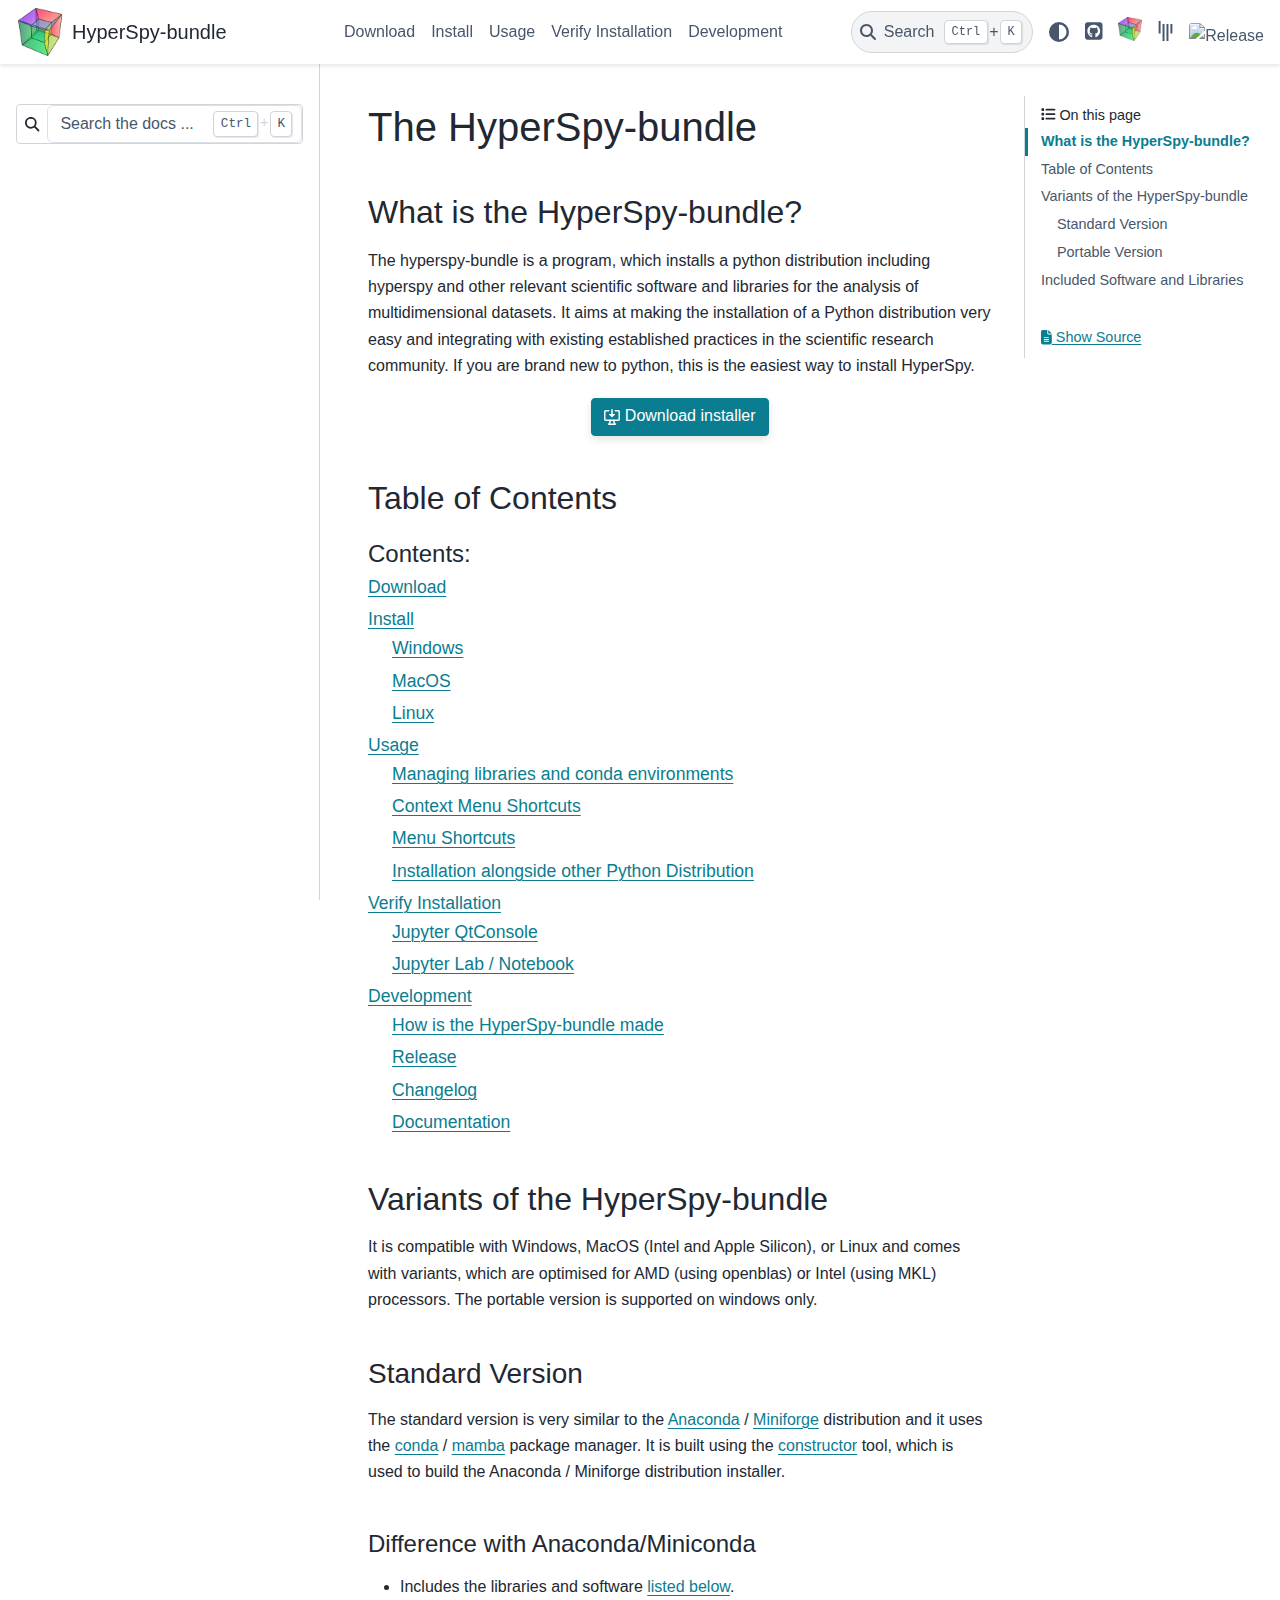
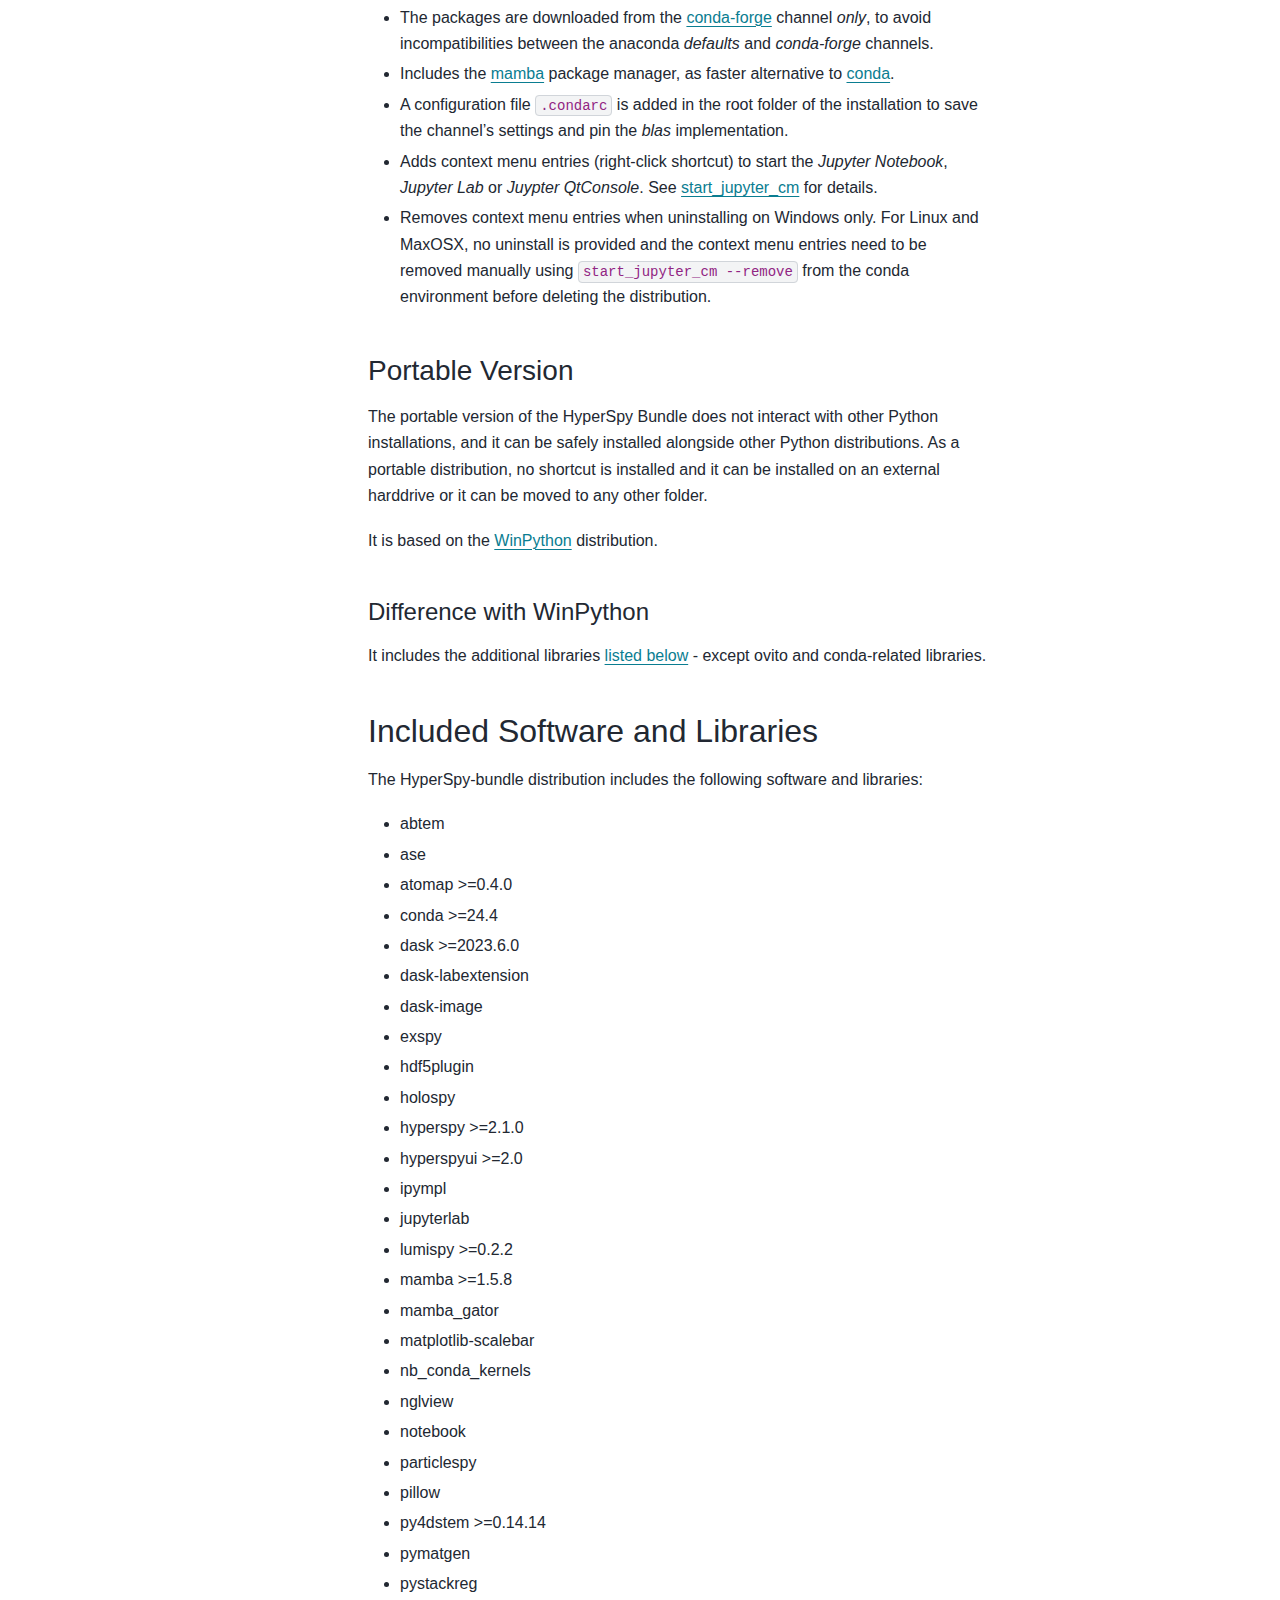
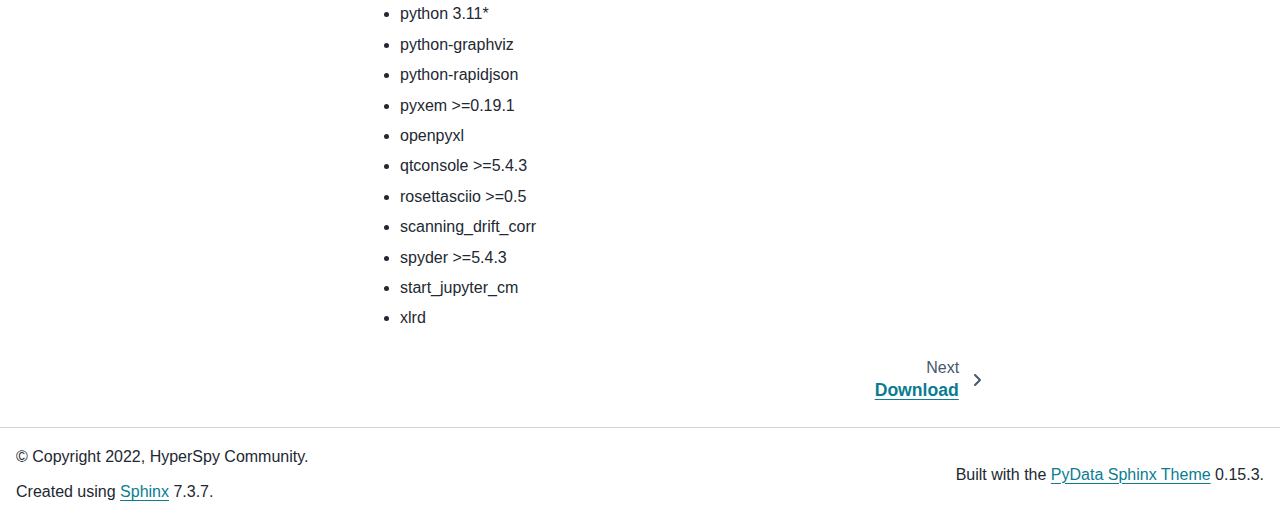
==== commit f94616bf: "Update docs build" ====
--- a/index.html
+++ b/index.html
@@ -14,33 +14,33 @@
   
   <script data-cfasync="false">
     document.documentElement.dataset.mode = localStorage.getItem("mode") || "";
-    document.documentElement.dataset.theme = localStorage.getItem("theme") || "light";
+    document.documentElement.dataset.theme = localStorage.getItem("theme") || "";
   </script>
   
   <!-- Loaded before other Sphinx assets -->
-  <link href="_static/styles/theme.css?digest=8d27b9dea8ad943066ae" rel="stylesheet" />
-<link href="_static/styles/bootstrap.css?digest=8d27b9dea8ad943066ae" rel="stylesheet" />
-<link href="_static/styles/pydata-sphinx-theme.css?digest=8d27b9dea8ad943066ae" rel="stylesheet" />
-
-  
-  <link href="_static/vendor/fontawesome/6.5.1/css/all.min.css?digest=8d27b9dea8ad943066ae" rel="stylesheet" />
-  <link rel="preload" as="font" type="font/woff2" crossorigin href="_static/vendor/fontawesome/6.5.1/webfonts/fa-solid-900.woff2" />
-<link rel="preload" as="font" type="font/woff2" crossorigin href="_static/vendor/fontawesome/6.5.1/webfonts/fa-brands-400.woff2" />
-<link rel="preload" as="font" type="font/woff2" crossorigin href="_static/vendor/fontawesome/6.5.1/webfonts/fa-regular-400.woff2" />
+  <link href="_static/styles/theme.css?digest=3ee479438cf8b5e0d341" rel="stylesheet" />
+<link href="_static/styles/bootstrap.css?digest=3ee479438cf8b5e0d341" rel="stylesheet" />
+<link href="_static/styles/pydata-sphinx-theme.css?digest=3ee479438cf8b5e0d341" rel="stylesheet" />
+
+  
+  <link href="_static/vendor/fontawesome/6.5.2/css/all.min.css?digest=3ee479438cf8b5e0d341" rel="stylesheet" />
+  <link rel="preload" as="font" type="font/woff2" crossorigin href="_static/vendor/fontawesome/6.5.2/webfonts/fa-solid-900.woff2" />
+<link rel="preload" as="font" type="font/woff2" crossorigin href="_static/vendor/fontawesome/6.5.2/webfonts/fa-brands-400.woff2" />
+<link rel="preload" as="font" type="font/woff2" crossorigin href="_static/vendor/fontawesome/6.5.2/webfonts/fa-regular-400.woff2" />
 
     <link rel="stylesheet" type="text/css" href="_static/pygments.css?v=a746c00c" />
     <link rel="stylesheet" type="text/css" href="_static/custom-styles.css?v=cebb11ac" />
-    <link rel="stylesheet" type="text/css" href="_static/design-style.1e8bd061cd6da7fc9cf755528e8ffc24.min.css?v=0a3b3ea7" />
+    <link rel="stylesheet" type="text/css" href="_static/sphinx-design.min.css?v=87e54e7c" />
   
   <!-- Pre-loaded scripts that we'll load fully later -->
-  <link rel="preload" as="script" href="_static/scripts/bootstrap.js?digest=8d27b9dea8ad943066ae" />
-<link rel="preload" as="script" href="_static/scripts/pydata-sphinx-theme.js?digest=8d27b9dea8ad943066ae" />
-  <script src="_static/vendor/fontawesome/6.5.1/js/all.min.js?digest=8d27b9dea8ad943066ae"></script>
+  <link rel="preload" as="script" href="_static/scripts/bootstrap.js?digest=3ee479438cf8b5e0d341" />
+<link rel="preload" as="script" href="_static/scripts/pydata-sphinx-theme.js?digest=3ee479438cf8b5e0d341" />
+  <script src="_static/vendor/fontawesome/6.5.2/js/all.min.js?digest=3ee479438cf8b5e0d341"></script>
 
     <script src="_static/documentation_options.js?v=5929fcd5"></script>
     <script src="_static/doctools.js?v=9a2dae69"></script>
     <script src="_static/sphinx_highlight.js?v=dc90522c"></script>
-    <script src="_static/design-tabs.js?v=36754332"></script>
+    <script src="_static/design-tabs.js?v=f930bc37"></script>
     <script>DOCUMENTATION_OPTIONS.pagename = 'index';</script>
     <link rel="icon" href="_static/hyperspy.ico"/>
     <link rel="index" title="Index" href="genindex.html" />
@@ -55,27 +55,23 @@
 
   
   
-  <a id="pst-skip-link" class="skip-link" href="#main-content">Skip to main content</a>
+  <div id="pst-skip-link" class="skip-link d-print-none"><a href="#main-content">Skip to main content</a></div>
   
   <div id="pst-scroll-pixel-helper"></div>
   
   <button type="button" class="btn rounded-pill" id="pst-back-to-top">
-    <i class="fa-solid fa-arrow-up"></i>
-    Back to top
-  </button>
+    <i class="fa-solid fa-arrow-up"></i>Back to top</button>
 
   
   <input type="checkbox"
           class="sidebar-toggle"
-          name="__primary"
-          id="__primary"/>
-  <label class="overlay overlay-primary" for="__primary"></label>
+          id="pst-primary-sidebar-checkbox"/>
+  <label class="overlay overlay-primary" for="pst-primary-sidebar-checkbox"></label>
   
   <input type="checkbox"
           class="sidebar-toggle"
-          name="__secondary"
-          id="__secondary"/>
-  <label class="overlay overlay-secondary" for="__secondary"></label>
+          id="pst-secondary-sidebar-checkbox"/>
+  <label class="overlay overlay-secondary" for="pst-secondary-sidebar-checkbox"></label>
   
   <div class="search-button__wrapper">
     <div class="search-button__overlay"></div>
@@ -97,12 +93,17 @@
   <span class="search-button__kbd-shortcut"><kbd class="kbd-shortcut__modifier">Ctrl</kbd>+<kbd>K</kbd></span>
 </form></div>
   </div>
-  
-    <header class="bd-header navbar navbar-expand-lg bd-navbar">
+
+  <div class="pst-async-banner-revealer d-none">
+  <aside id="bd-header-version-warning" class="d-none d-print-none" aria-label="Version warning"></aside>
+</div>
+
+  
+    <header class="bd-header navbar navbar-expand-lg bd-navbar d-print-none">
 <div class="bd-header__inner bd-page-width">
-  <label class="sidebar-toggle primary-toggle" for="__primary">
+  <button class="sidebar-toggle primary-toggle" aria-label="Site navigation">
     <span class="fa-solid fa-bars"></span>
-  </label>
+  </button>
   
   
   <div class="col-lg-3 navbar-header-items__start">
@@ -140,40 +141,40 @@
 <nav class="navbar-nav">
   <ul class="bd-navbar-elements navbar-nav">
     
-                    <li class="nav-item">
-                      <a class="nav-link nav-internal" href="download.html">
-                        Download
-                      </a>
-                    </li>
-                
-
-                    <li class="nav-item">
-                      <a class="nav-link nav-internal" href="install.html">
-                        Install
-                      </a>
-                    </li>
-                
-
-                    <li class="nav-item">
-                      <a class="nav-link nav-internal" href="usage.html">
-                        Usage
-                      </a>
-                    </li>
-                
-
-                    <li class="nav-item">
-                      <a class="nav-link nav-internal" href="verify.html">
-                        Verify Installation
-                      </a>
-                    </li>
-                
-
-                    <li class="nav-item">
-                      <a class="nav-link nav-internal" href="contribute.html">
-                        Development
-                      </a>
-                    </li>
-                
+<li class="nav-item pst-header-nav-item">
+  <a class="nav-link nav-internal" href="download.html">
+    Download
+  </a>
+</li>
+
+
+<li class="nav-item pst-header-nav-item">
+  <a class="nav-link nav-internal" href="install.html">
+    Install
+  </a>
+</li>
+
+
+<li class="nav-item pst-header-nav-item">
+  <a class="nav-link nav-internal" href="usage.html">
+    Usage
+  </a>
+</li>
+
+
+<li class="nav-item pst-header-nav-item">
+  <a class="nav-link nav-internal" href="verify.html">
+    Verify Installation
+  </a>
+</li>
+
+
+<li class="nav-item pst-header-nav-item">
+  <a class="nav-link nav-internal" href="contribute.html">
+    Development
+  </a>
+</li>
+
   </ul>
 </nav></div>
       
@@ -279,9 +280,9 @@
   
 
   
-    <label class="sidebar-toggle secondary-toggle" for="__secondary" tabindex="0">
+    <button class="sidebar-toggle secondary-toggle" aria-label="On this page">
       <span class="fa-solid fa-outdent"></span>
-    </label>
+    </button>
   
 </div>
 
@@ -304,46 +305,49 @@
     
       <div class="sidebar-header-items__center">
         
-          <div class="navbar-item">
+          
+          
+            <div class="navbar-item">
 <nav class="navbar-nav">
   <ul class="bd-navbar-elements navbar-nav">
     
-                    <li class="nav-item">
-                      <a class="nav-link nav-internal" href="download.html">
-                        Download
-                      </a>
-                    </li>
-                
-
-                    <li class="nav-item">
-                      <a class="nav-link nav-internal" href="install.html">
-                        Install
-                      </a>
-                    </li>
-                
-
-                    <li class="nav-item">
-                      <a class="nav-link nav-internal" href="usage.html">
-                        Usage
-                      </a>
-                    </li>
-                
-
-                    <li class="nav-item">
-                      <a class="nav-link nav-internal" href="verify.html">
-                        Verify Installation
-                      </a>
-                    </li>
-                
-
-                    <li class="nav-item">
-                      <a class="nav-link nav-internal" href="contribute.html">
-                        Development
-                      </a>
-                    </li>
-                
+<li class="nav-item pst-header-nav-item">
+  <a class="nav-link nav-internal" href="download.html">
+    Download
+  </a>
+</li>
+
+
+<li class="nav-item pst-header-nav-item">
+  <a class="nav-link nav-internal" href="install.html">
+    Install
+  </a>
+</li>
+
+
+<li class="nav-item pst-header-nav-item">
+  <a class="nav-link nav-internal" href="usage.html">
+    Usage
+  </a>
+</li>
+
+
+<li class="nav-item pst-header-nav-item">
+  <a class="nav-link nav-internal" href="verify.html">
+    Verify Installation
+  </a>
+</li>
+
+
+<li class="nav-item pst-header-nav-item">
+  <a class="nav-link nav-internal" href="contribute.html">
+    Development
+  </a>
+</li>
+
   </ul>
 </nav></div>
+          
         
       </div>
     
@@ -446,13 +450,13 @@
 
       </div>
       
-      <main id="main-content" class="bd-main">
+      <main id="main-content" class="bd-main" role="main">
         
         
           <div class="bd-content">
             <div class="bd-article-container">
               
-              <div class="bd-header-article"></div>
+              <div class="bd-header-article d-print-none"></div>
               
               
               
@@ -470,7 +474,7 @@
 very easy and integrating with existing established practices in the scientific
 research community. If you are brand new to python, this is the easiest way to
 install HyperSpy.</p>
-<p class="sd-text-center"><a class="sd-sphinx-override sd-btn sd-text-wrap sd-btn-primary sd-shadow-sm reference external" href="https://github.com/hyperspy/hyperspy-bundle/releases/latest"><span><svg version="1.1" width="1.0em" height="1.0em" class="sd-octicon sd-octicon-desktop-download" viewBox="0 0 16 16" aria-hidden="true"><path d="M4.927 5.427l2.896 2.896a.25.25 0 00.354 0l2.896-2.896A.25.25 0 0010.896 5H8.75V.75a.75.75 0 10-1.5 0V5H5.104a.25.25 0 00-.177.427z"></path><path d="M1.573 2.573a.25.25 0 00-.073.177v7.5a.25.25 0 00.25.25h12.5a.25.25 0 00.25-.25v-7.5a.25.25 0 00-.25-.25h-3a.75.75 0 110-1.5h3A1.75 1.75 0 0116 2.75v7.5A1.75 1.75 0 0114.25 12h-3.727c.099 1.041.52 1.872 1.292 2.757A.75.75 0 0111.25 16h-6.5a.75.75 0 01-.565-1.243c.772-.885 1.192-1.716 1.292-2.757H1.75A1.75 1.75 0 010 10.25v-7.5A1.75 1.75 0 011.75 1h3a.75.75 0 010 1.5h-3a.25.25 0 00-.177.073zM6.982 12a5.72 5.72 0 01-.765 2.5h3.566a5.72 5.72 0 01-.765-2.5H6.982z"></path></svg> Download installer</span></a></p>
+<p class="sd-text-center"><a class="sd-sphinx-override sd-btn sd-text-wrap sd-btn-primary sd-shadow-sm reference external" href="https://github.com/hyperspy/hyperspy-bundle/releases/latest"><span><svg version="1.1" width="1.0em" height="1.0em" class="sd-octicon sd-octicon-desktop-download" viewBox="0 0 16 16" aria-hidden="true"><path d="m4.927 5.427 2.896 2.896a.25.25 0 0 0 .354 0l2.896-2.896A.25.25 0 0 0 10.896 5H8.75V.75a.75.75 0 1 0-1.5 0V5H5.104a.25.25 0 0 0-.177.427Z"></path><path d="M1.573 2.573a.25.25 0 0 0-.073.177v7.5a.25.25 0 0 0 .25.25h12.5a.25.25 0 0 0 .25-.25v-7.5a.25.25 0 0 0-.25-.25h-3a.75.75 0 1 1 0-1.5h3A1.75 1.75 0 0 1 16 2.75v7.5A1.75 1.75 0 0 1 14.25 12h-3.727c.099 1.041.52 1.872 1.292 2.757A.75.75 0 0 1 11.25 16h-6.5a.75.75 0 0 1-.565-1.243c.772-.885 1.192-1.716 1.292-2.757H1.75A1.75 1.75 0 0 1 0 10.25v-7.5A1.75 1.75 0 0 1 1.75 1h3a.75.75 0 0 1 0 1.5h-3a.25.25 0 0 0-.177.073ZM6.982 12a5.72 5.72 0 0 1-.765 2.5h3.566a5.72 5.72 0 0 1-.765-2.5H6.982Z"></path></svg> Download installer</span></a></p>
 </section>
 <section id="table-of-contents">
 <h2>Table of Contents<a class="headerlink" href="#table-of-contents" title="Link to this heading">#</a></h2>
@@ -487,7 +491,8 @@
 <li class="toctree-l1"><a class="reference internal" href="usage.html">Usage</a><ul>
 <li class="toctree-l2"><a class="reference internal" href="usage.html#managing-libraries-and-conda-environments">Managing libraries and conda environments</a></li>
 <li class="toctree-l2"><a class="reference internal" href="usage.html#context-menu-shortcuts">Context Menu Shortcuts</a></li>
-<li class="toctree-l2"><a class="reference internal" href="usage.html#start-menu-windows-only">Start Menu (Windows only)</a></li>
+<li class="toctree-l2"><a class="reference internal" href="usage.html#menu-shortcuts">Menu Shortcuts</a></li>
+<li class="toctree-l2"><a class="reference internal" href="usage.html#installation-alongside-other-python-distribution">Installation alongside other Python Distribution</a></li>
 </ul>
 </li>
 <li class="toctree-l1"><a class="reference internal" href="verify.html">Verify Installation</a><ul>
@@ -556,6 +561,7 @@
 <li><p>conda &gt;=24.4</p></li>
 <li><p>dask &gt;=2023.6.0</p></li>
 <li><p>dask-labextension</p></li>
+<li><p>dask-image</p></li>
 <li><p>exspy</p></li>
 <li><p>hdf5plugin</p></li>
 <li><p>holospy</p></li>
@@ -578,10 +584,10 @@
 <li><p>python 3.11*</p></li>
 <li><p>python-graphviz</p></li>
 <li><p>python-rapidjson</p></li>
-<li><p>pyxem &gt;=0.18</p></li>
+<li><p>pyxem &gt;=0.19.1</p></li>
 <li><p>openpyxl</p></li>
 <li><p>qtconsole &gt;=5.4.3</p></li>
-<li><p>rosettasciio &gt;=0.4</p></li>
+<li><p>rosettasciio &gt;=0.5</p></li>
 <li><p>scanning_drift_corr</p></li>
 <li><p>spyder &gt;=5.4.3</p></li>
 <li><p>start_jupyter_cm</p></li>
@@ -597,7 +603,7 @@
               
               
               
-                <footer class="prev-next-footer">
+                <footer class="prev-next-footer d-print-none">
                   
 <div class="prev-next-area">
     <a class="right-next"
@@ -666,8 +672,8 @@
   </div>
   
   <!-- Scripts loaded after <body> so the DOM is not blocked -->
-  <script src="_static/scripts/bootstrap.js?digest=8d27b9dea8ad943066ae"></script>
-<script src="_static/scripts/pydata-sphinx-theme.js?digest=8d27b9dea8ad943066ae"></script>
+  <script src="_static/scripts/bootstrap.js?digest=3ee479438cf8b5e0d341"></script>
+<script src="_static/scripts/pydata-sphinx-theme.js?digest=3ee479438cf8b5e0d341"></script>
 
   <footer class="bd-footer">
 <div class="bd-footer__inner bd-page-width">
@@ -700,7 +706,7 @@
       
         <div class="footer-item">
 <p class="theme-version">
-  Built with the <a href="https://pydata-sphinx-theme.readthedocs.io/en/stable/index.html">PyData Sphinx Theme</a> 0.15.2.
+  Built with the <a href="https://pydata-sphinx-theme.readthedocs.io/en/stable/index.html">PyData Sphinx Theme</a> 0.15.3.
 </p></div>
       
     </div>
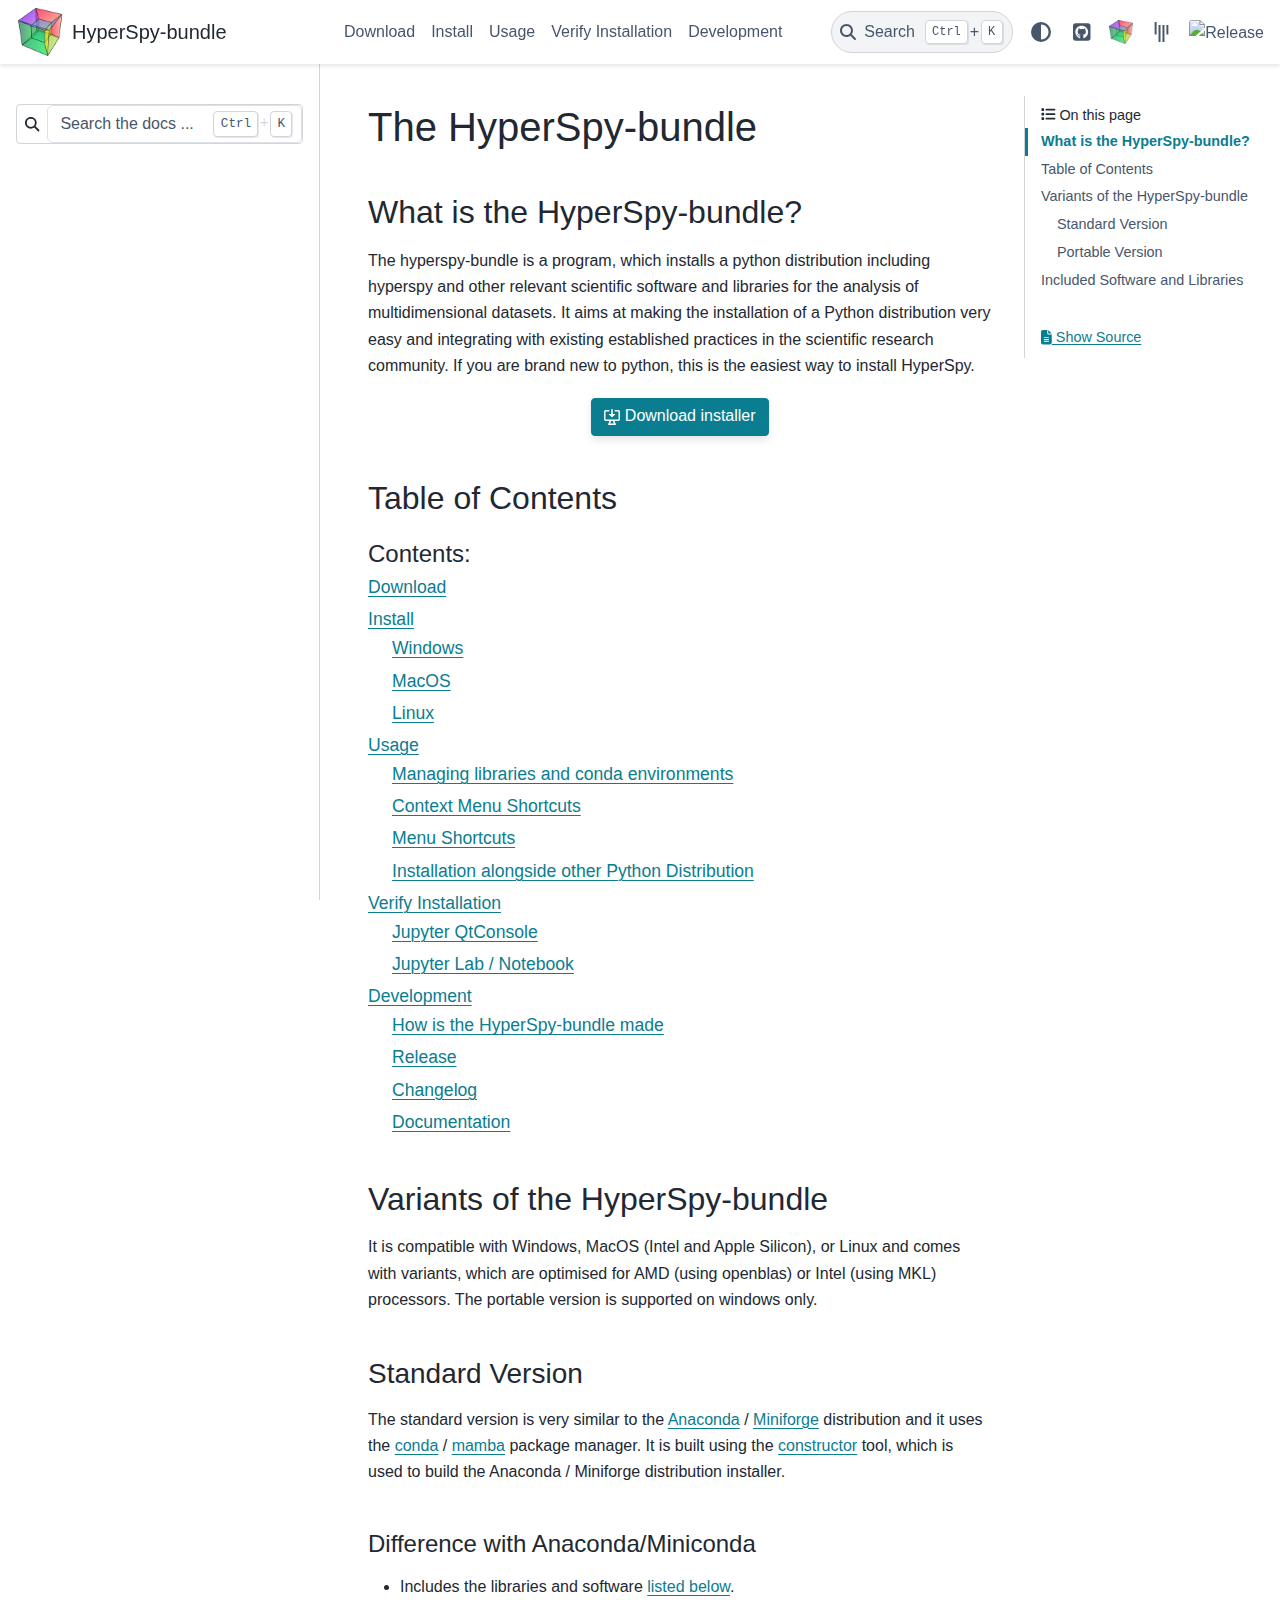
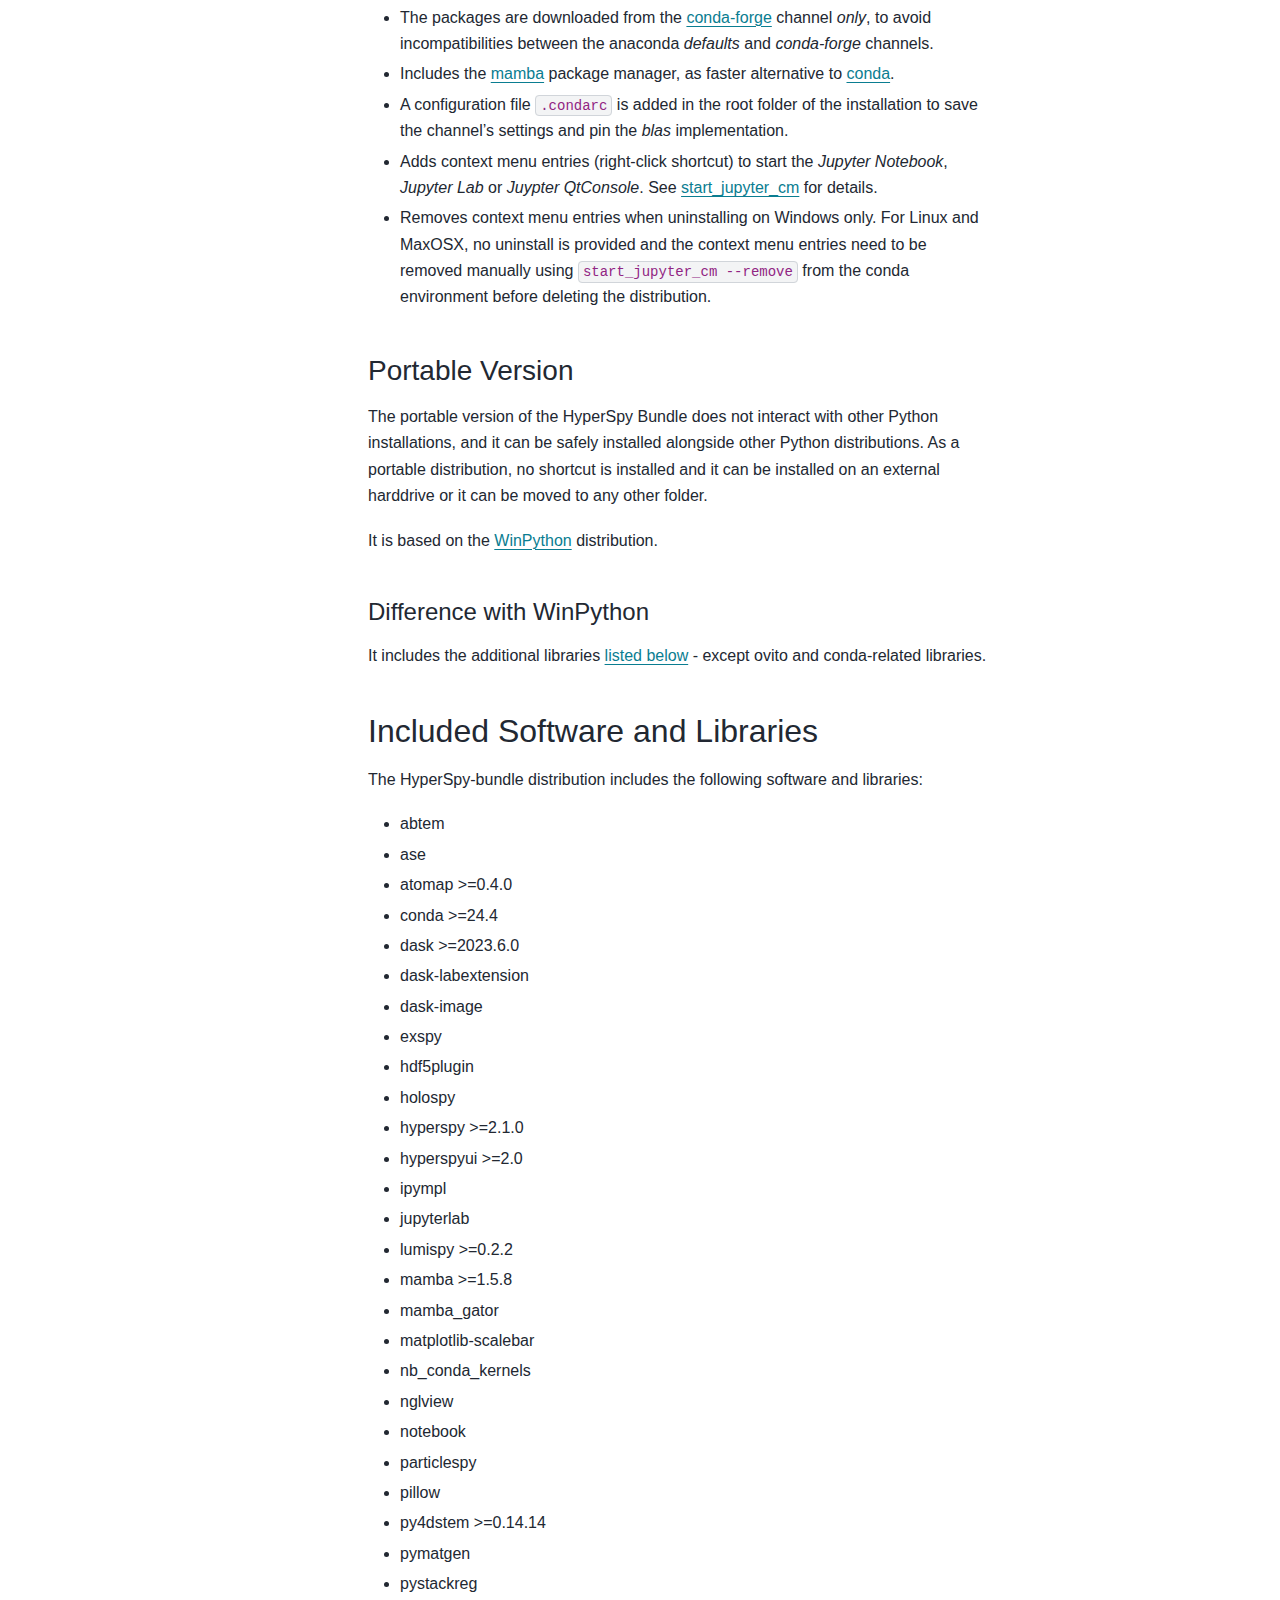
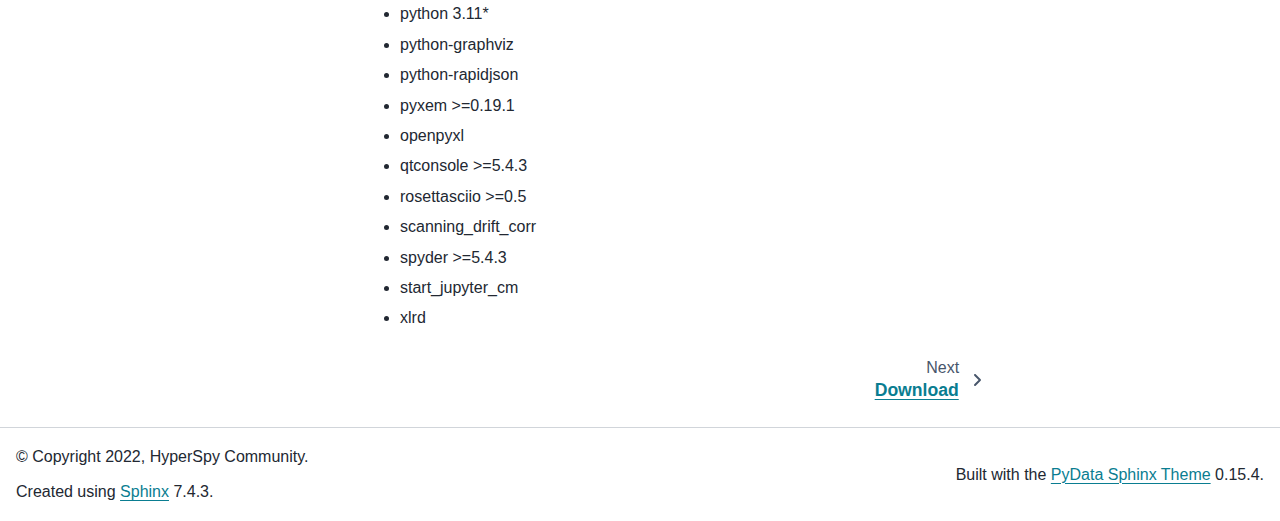
==== commit 896505a0: "Update docs build" ====
--- a/index.html
+++ b/index.html
@@ -18,12 +18,12 @@
   </script>
   
   <!-- Loaded before other Sphinx assets -->
-  <link href="_static/styles/theme.css?digest=3ee479438cf8b5e0d341" rel="stylesheet" />
-<link href="_static/styles/bootstrap.css?digest=3ee479438cf8b5e0d341" rel="stylesheet" />
-<link href="_static/styles/pydata-sphinx-theme.css?digest=3ee479438cf8b5e0d341" rel="stylesheet" />
-
-  
-  <link href="_static/vendor/fontawesome/6.5.2/css/all.min.css?digest=3ee479438cf8b5e0d341" rel="stylesheet" />
+  <link href="_static/styles/theme.css?digest=dfe6caa3a7d634c4db9b" rel="stylesheet" />
+<link href="_static/styles/bootstrap.css?digest=dfe6caa3a7d634c4db9b" rel="stylesheet" />
+<link href="_static/styles/pydata-sphinx-theme.css?digest=dfe6caa3a7d634c4db9b" rel="stylesheet" />
+
+  
+  <link href="_static/vendor/fontawesome/6.5.2/css/all.min.css?digest=dfe6caa3a7d634c4db9b" rel="stylesheet" />
   <link rel="preload" as="font" type="font/woff2" crossorigin href="_static/vendor/fontawesome/6.5.2/webfonts/fa-solid-900.woff2" />
 <link rel="preload" as="font" type="font/woff2" crossorigin href="_static/vendor/fontawesome/6.5.2/webfonts/fa-brands-400.woff2" />
 <link rel="preload" as="font" type="font/woff2" crossorigin href="_static/vendor/fontawesome/6.5.2/webfonts/fa-regular-400.woff2" />
@@ -33,9 +33,9 @@
     <link rel="stylesheet" type="text/css" href="_static/sphinx-design.min.css?v=87e54e7c" />
   
   <!-- Pre-loaded scripts that we'll load fully later -->
-  <link rel="preload" as="script" href="_static/scripts/bootstrap.js?digest=3ee479438cf8b5e0d341" />
-<link rel="preload" as="script" href="_static/scripts/pydata-sphinx-theme.js?digest=3ee479438cf8b5e0d341" />
-  <script src="_static/vendor/fontawesome/6.5.2/js/all.min.js?digest=3ee479438cf8b5e0d341"></script>
+  <link rel="preload" as="script" href="_static/scripts/bootstrap.js?digest=dfe6caa3a7d634c4db9b" />
+<link rel="preload" as="script" href="_static/scripts/pydata-sphinx-theme.js?digest=dfe6caa3a7d634c4db9b" />
+  <script src="_static/vendor/fontawesome/6.5.2/js/all.min.js?digest=dfe6caa3a7d634c4db9b"></script>
 
     <script src="_static/documentation_options.js?v=5929fcd5"></script>
     <script src="_static/doctools.js?v=9a2dae69"></script>
@@ -101,7 +101,7 @@
   
     <header class="bd-header navbar navbar-expand-lg bd-navbar d-print-none">
 <div class="bd-header__inner bd-page-width">
-  <button class="sidebar-toggle primary-toggle" aria-label="Site navigation">
+  <button class="pst-navbar-icon sidebar-toggle primary-toggle" aria-label="Site navigation">
     <span class="fa-solid fa-bars"></span>
   </button>
   
@@ -111,6 +111,8 @@
       <div class="navbar-item">
 
   
+    
+  
 
 <a class="navbar-brand logo" href="#">
   
@@ -138,38 +140,38 @@
     <div class="me-auto navbar-header-items__center">
       
         <div class="navbar-item">
-<nav class="navbar-nav">
+<nav>
   <ul class="bd-navbar-elements navbar-nav">
     
-<li class="nav-item pst-header-nav-item">
+<li class="nav-item ">
   <a class="nav-link nav-internal" href="download.html">
     Download
   </a>
 </li>
 
 
-<li class="nav-item pst-header-nav-item">
+<li class="nav-item ">
   <a class="nav-link nav-internal" href="install.html">
     Install
   </a>
 </li>
 
 
-<li class="nav-item pst-header-nav-item">
+<li class="nav-item ">
   <a class="nav-link nav-internal" href="usage.html">
     Usage
   </a>
 </li>
 
 
-<li class="nav-item pst-header-nav-item">
+<li class="nav-item ">
   <a class="nav-link nav-internal" href="verify.html">
     Verify Installation
   </a>
 </li>
 
 
-<li class="nav-item pst-header-nav-item">
+<li class="nav-item ">
   <a class="nav-link nav-internal" href="contribute.html">
     Development
   </a>
@@ -188,7 +190,7 @@
 
  <script>
  document.write(`
-   <button class="btn navbar-btn search-button-field search-button__button" title="Search" aria-label="Search" data-bs-placement="bottom" data-bs-toggle="tooltip">
+   <button class="btn search-button-field search-button__button" title="Search" aria-label="Search" data-bs-placement="bottom" data-bs-toggle="tooltip">
     <i class="fa-solid fa-magnifying-glass"></i>
     <span class="search-button__default-text">Search</span>
     <span class="search-button__kbd-shortcut"><kbd class="kbd-shortcut__modifier">Ctrl</kbd>+<kbd class="kbd-shortcut__modifier">K</kbd></span>
@@ -202,15 +204,15 @@
 
 <script>
 document.write(`
-  <button class="btn btn-sm navbar-btn theme-switch-button" title="light/dark" aria-label="light/dark" data-bs-placement="bottom" data-bs-toggle="tooltip">
-    <span class="theme-switch nav-link" data-mode="light"><i class="fa-solid fa-sun fa-lg"></i></span>
-    <span class="theme-switch nav-link" data-mode="dark"><i class="fa-solid fa-moon fa-lg"></i></span>
-    <span class="theme-switch nav-link" data-mode="auto"><i class="fa-solid fa-circle-half-stroke fa-lg"></i></span>
+  <button class="btn btn-sm nav-link pst-navbar-icon theme-switch-button" title="light/dark" aria-label="light/dark" data-bs-placement="bottom" data-bs-toggle="tooltip">
+    <i class="theme-switch fa-solid fa-sun fa-lg" data-mode="light"></i>
+    <i class="theme-switch fa-solid fa-moon fa-lg" data-mode="dark"></i>
+    <i class="theme-switch fa-solid fa-circle-half-stroke fa-lg" data-mode="auto"></i>
   </button>
 `);
 </script></div>
       
-        <div class="navbar-item"><ul class="navbar-icon-links navbar-nav"
+        <div class="navbar-item"><ul class="navbar-icon-links"
     aria-label="Icon Links">
         <li class="nav-item">
           
@@ -221,7 +223,7 @@
           
           
           
-          <a href="https://github.com/hyperspy/hyperspy-bundle" title="GitHub" class="nav-link" rel="noopener" target="_blank" data-bs-toggle="tooltip" data-bs-placement="bottom"><span><i class="fa-brands fa-square-github fa-lg" aria-hidden="true"></i></span>
+          <a href="https://github.com/hyperspy/hyperspy-bundle" title="GitHub" class="nav-link pst-navbar-icon" rel="noopener" target="_blank" data-bs-toggle="tooltip" data-bs-placement="bottom"><i class="fa-brands fa-square-github fa-lg" aria-hidden="true"></i>
             <span class="sr-only">GitHub</span></a>
         </li>
         <li class="nav-item">
@@ -233,7 +235,7 @@
           
           
           
-          <a href="https://hyperspy.org" title="HyperSpy" class="nav-link" rel="noopener" target="_blank" data-bs-toggle="tooltip" data-bs-placement="bottom"><img src="_static/hyperspy.ico" class="icon-link-image" alt="HyperSpy"/></a>
+          <a href="https://hyperspy.org" title="HyperSpy" class="nav-link pst-navbar-icon" rel="noopener" target="_blank" data-bs-toggle="tooltip" data-bs-placement="bottom"><img src="_static/hyperspy.ico" class="icon-link-image" alt="HyperSpy"/></a>
         </li>
         <li class="nav-item">
           
@@ -244,7 +246,7 @@
           
           
           
-          <a href="https://gitter.im/hyperspy/hyperspy" title="Gitter" class="nav-link" rel="noopener" target="_blank" data-bs-toggle="tooltip" data-bs-placement="bottom"><span><i class="fab fa-gitter fa-lg" aria-hidden="true"></i></span>
+          <a href="https://gitter.im/hyperspy/hyperspy" title="Gitter" class="nav-link pst-navbar-icon" rel="noopener" target="_blank" data-bs-toggle="tooltip" data-bs-placement="bottom"><i class="fab fa-gitter fa-lg" aria-hidden="true"></i>
             <span class="sr-only">Gitter</span></a>
         </li>
         <li class="nav-item">
@@ -256,7 +258,7 @@
           
           
           
-          <a href="https://github.com/hyperspy/hyperspy-bundle/releases" title="Release" class="nav-link" rel="noopener" target="_blank" data-bs-toggle="tooltip" data-bs-placement="bottom"><img src="https://img.shields.io/github/v/release/hyperspy/hyperspy-bundle" class="icon-link-image" alt="Release"/></a>
+          <a href="https://github.com/hyperspy/hyperspy-bundle/releases" title="Release" class="nav-link pst-navbar-icon" rel="noopener" target="_blank" data-bs-toggle="tooltip" data-bs-placement="bottom"><img src="https://img.shields.io/github/v/release/hyperspy/hyperspy-bundle" class="icon-link-image" alt="Release"/></a>
         </li>
 </ul></div>
       
@@ -269,7 +271,7 @@
 
  <script>
  document.write(`
-   <button class="btn navbar-btn search-button-field search-button__button" title="Search" aria-label="Search" data-bs-placement="bottom" data-bs-toggle="tooltip">
+   <button class="btn search-button-field search-button__button" title="Search" aria-label="Search" data-bs-placement="bottom" data-bs-toggle="tooltip">
     <i class="fa-solid fa-magnifying-glass"></i>
     <span class="search-button__default-text">Search</span>
     <span class="search-button__kbd-shortcut"><kbd class="kbd-shortcut__modifier">Ctrl</kbd>+<kbd class="kbd-shortcut__modifier">K</kbd></span>
@@ -280,7 +282,7 @@
   
 
   
-    <button class="sidebar-toggle secondary-toggle" aria-label="On this page">
+    <button class="pst-navbar-icon sidebar-toggle secondary-toggle" aria-label="On this page">
       <span class="fa-solid fa-outdent"></span>
     </button>
   
@@ -308,38 +310,38 @@
           
           
             <div class="navbar-item">
-<nav class="navbar-nav">
+<nav>
   <ul class="bd-navbar-elements navbar-nav">
     
-<li class="nav-item pst-header-nav-item">
+<li class="nav-item ">
   <a class="nav-link nav-internal" href="download.html">
     Download
   </a>
 </li>
 
 
-<li class="nav-item pst-header-nav-item">
+<li class="nav-item ">
   <a class="nav-link nav-internal" href="install.html">
     Install
   </a>
 </li>
 
 
-<li class="nav-item pst-header-nav-item">
+<li class="nav-item ">
   <a class="nav-link nav-internal" href="usage.html">
     Usage
   </a>
 </li>
 
 
-<li class="nav-item pst-header-nav-item">
+<li class="nav-item ">
   <a class="nav-link nav-internal" href="verify.html">
     Verify Installation
   </a>
 </li>
 
 
-<li class="nav-item pst-header-nav-item">
+<li class="nav-item ">
   <a class="nav-link nav-internal" href="contribute.html">
     Development
   </a>
@@ -359,15 +361,15 @@
 
 <script>
 document.write(`
-  <button class="btn btn-sm navbar-btn theme-switch-button" title="light/dark" aria-label="light/dark" data-bs-placement="bottom" data-bs-toggle="tooltip">
-    <span class="theme-switch nav-link" data-mode="light"><i class="fa-solid fa-sun fa-lg"></i></span>
-    <span class="theme-switch nav-link" data-mode="dark"><i class="fa-solid fa-moon fa-lg"></i></span>
-    <span class="theme-switch nav-link" data-mode="auto"><i class="fa-solid fa-circle-half-stroke fa-lg"></i></span>
+  <button class="btn btn-sm nav-link pst-navbar-icon theme-switch-button" title="light/dark" aria-label="light/dark" data-bs-placement="bottom" data-bs-toggle="tooltip">
+    <i class="theme-switch fa-solid fa-sun fa-lg" data-mode="light"></i>
+    <i class="theme-switch fa-solid fa-moon fa-lg" data-mode="dark"></i>
+    <i class="theme-switch fa-solid fa-circle-half-stroke fa-lg" data-mode="auto"></i>
   </button>
 `);
 </script></div>
         
-          <div class="navbar-item"><ul class="navbar-icon-links navbar-nav"
+          <div class="navbar-item"><ul class="navbar-icon-links"
     aria-label="Icon Links">
         <li class="nav-item">
           
@@ -378,7 +380,7 @@
           
           
           
-          <a href="https://github.com/hyperspy/hyperspy-bundle" title="GitHub" class="nav-link" rel="noopener" target="_blank" data-bs-toggle="tooltip" data-bs-placement="bottom"><span><i class="fa-brands fa-square-github fa-lg" aria-hidden="true"></i></span>
+          <a href="https://github.com/hyperspy/hyperspy-bundle" title="GitHub" class="nav-link pst-navbar-icon" rel="noopener" target="_blank" data-bs-toggle="tooltip" data-bs-placement="bottom"><i class="fa-brands fa-square-github fa-lg" aria-hidden="true"></i>
             <span class="sr-only">GitHub</span></a>
         </li>
         <li class="nav-item">
@@ -390,7 +392,7 @@
           
           
           
-          <a href="https://hyperspy.org" title="HyperSpy" class="nav-link" rel="noopener" target="_blank" data-bs-toggle="tooltip" data-bs-placement="bottom"><img src="_static/hyperspy.ico" class="icon-link-image" alt="HyperSpy"/></a>
+          <a href="https://hyperspy.org" title="HyperSpy" class="nav-link pst-navbar-icon" rel="noopener" target="_blank" data-bs-toggle="tooltip" data-bs-placement="bottom"><img src="_static/hyperspy.ico" class="icon-link-image" alt="HyperSpy"/></a>
         </li>
         <li class="nav-item">
           
@@ -401,7 +403,7 @@
           
           
           
-          <a href="https://gitter.im/hyperspy/hyperspy" title="Gitter" class="nav-link" rel="noopener" target="_blank" data-bs-toggle="tooltip" data-bs-placement="bottom"><span><i class="fab fa-gitter fa-lg" aria-hidden="true"></i></span>
+          <a href="https://gitter.im/hyperspy/hyperspy" title="Gitter" class="nav-link pst-navbar-icon" rel="noopener" target="_blank" data-bs-toggle="tooltip" data-bs-placement="bottom"><i class="fab fa-gitter fa-lg" aria-hidden="true"></i>
             <span class="sr-only">Gitter</span></a>
         </li>
         <li class="nav-item">
@@ -413,7 +415,7 @@
           
           
           
-          <a href="https://github.com/hyperspy/hyperspy-bundle/releases" title="Release" class="nav-link" rel="noopener" target="_blank" data-bs-toggle="tooltip" data-bs-placement="bottom"><img src="https://img.shields.io/github/v/release/hyperspy/hyperspy-bundle" class="icon-link-image" alt="Release"/></a>
+          <a href="https://github.com/hyperspy/hyperspy-bundle/releases" title="Release" class="nav-link pst-navbar-icon" rel="noopener" target="_blank" data-bs-toggle="tooltip" data-bs-placement="bottom"><img src="https://img.shields.io/github/v/release/hyperspy/hyperspy-bundle" class="icon-link-image" alt="Release"/></a>
         </li>
 </ul></div>
         
@@ -672,8 +674,8 @@
   </div>
   
   <!-- Scripts loaded after <body> so the DOM is not blocked -->
-  <script src="_static/scripts/bootstrap.js?digest=3ee479438cf8b5e0d341"></script>
-<script src="_static/scripts/pydata-sphinx-theme.js?digest=3ee479438cf8b5e0d341"></script>
+  <script src="_static/scripts/bootstrap.js?digest=dfe6caa3a7d634c4db9b"></script>
+<script src="_static/scripts/pydata-sphinx-theme.js?digest=dfe6caa3a7d634c4db9b"></script>
 
   <footer class="bd-footer">
 <div class="bd-footer__inner bd-page-width">
@@ -693,7 +695,7 @@
         <div class="footer-item">
 
   <p class="sphinx-version">
-    Created using <a href="https://www.sphinx-doc.org/">Sphinx</a> 7.3.7.
+    Created using <a href="https://www.sphinx-doc.org/">Sphinx</a> 7.4.3.
     <br/>
   </p>
 </div>
@@ -706,7 +708,7 @@
       
         <div class="footer-item">
 <p class="theme-version">
-  Built with the <a href="https://pydata-sphinx-theme.readthedocs.io/en/stable/index.html">PyData Sphinx Theme</a> 0.15.3.
+  Built with the <a href="https://pydata-sphinx-theme.readthedocs.io/en/stable/index.html">PyData Sphinx Theme</a> 0.15.4.
 </p></div>
       
     </div>
--- a/_static/styles/pydata-sphinx-theme.css
+++ b/_static/styles/pydata-sphinx-theme.css
@@ -1,2 +1,2 @@
-html{--pst-header-height:4rem;--pst-header-article-height:calc(var(--pst-header-height)*2/3);--pst-sidebar-secondary:17rem;--pst-font-size-base:1rem;--pst-font-size-h1:2.5rem;--pst-font-size-h2:2rem;--pst-font-size-h3:1.75rem;--pst-font-size-h4:1.5rem;--pst-font-size-h5:1.25rem;--pst-font-size-h6:1.1rem;--pst-font-size-milli:0.9rem;--pst-sidebar-font-size:0.9rem;--pst-sidebar-font-size-mobile:1.1rem;--pst-sidebar-header-font-size:1.2rem;--pst-sidebar-header-font-weight:600;--pst-admonition-font-weight-heading:600;--pst-font-weight-caption:300;--pst-font-weight-heading:400;--pst-font-family-base-system:-apple-system,"BlinkMacSystemFont","Segoe UI","Helvetica Neue","Arial",sans-serif,"Apple Color Emoji","Segoe UI Emoji","Segoe UI Symbol";--pst-font-family-monospace-system:"SFMono-Regular","Menlo","Consolas","Monaco","Liberation Mono","Lucida Console",monospace;--pst-font-family-base:var(--pst-font-family-base-system);--pst-font-family-heading:var(--pst-font-family-base-system);--pst-font-family-monospace:var(--pst-font-family-monospace-system);--pst-font-size-icon:1.5rem;--pst-icon-check-circle:"";--pst-icon-info-circle:"";--pst-icon-exclamation-triangle:"";--pst-icon-exclamation-circle:"";--pst-icon-times-circle:"";--pst-icon-lightbulb:"";--pst-icon-download:"";--pst-icon-angle-left:"";--pst-icon-angle-right:"";--pst-icon-external-link:"";--pst-icon-search-minus:"";--pst-icon-github:"";--pst-icon-gitlab:"";--pst-icon-share:"";--pst-icon-bell:"";--pst-icon-pencil:"";--pst-breadcrumb-divider:"";--pst-icon-admonition-default:var(--pst-icon-bell);--pst-icon-admonition-note:var(--pst-icon-info-circle);--pst-icon-admonition-attention:var(--pst-icon-exclamation-circle);--pst-icon-admonition-caution:var(--pst-icon-exclamation-triangle);--pst-icon-admonition-warning:var(--pst-icon-exclamation-triangle);--pst-icon-admonition-danger:var(--pst-icon-exclamation-triangle);--pst-icon-admonition-error:var(--pst-icon-times-circle);--pst-icon-admonition-hint:var(--pst-icon-lightbulb);--pst-icon-admonition-tip:var(--pst-icon-lightbulb);--pst-icon-admonition-important:var(--pst-icon-exclamation-circle);--pst-icon-admonition-seealso:var(--pst-icon-share);--pst-icon-admonition-todo:var(--pst-icon-pencil);--pst-icon-versionmodified-default:var(--pst-icon-exclamation-circle);--pst-icon-versionmodified-added:var(--pst-icon-exclamation-circle);--pst-icon-versionmodified-changed:var(--pst-icon-exclamation-circle);--pst-icon-versionmodified-deprecated:var(--pst-icon-exclamation-circle);font-size:var(--pst-font-size-base);scroll-padding-top:calc(var(--pst-header-height) + 1rem)}body{background-color:var(--pst-color-background);color:var(--pst-color-text-base);display:flex;flex-direction:column;font-family:var(--pst-font-family-base);font-weight:400;line-height:1.65;min-height:100vh}body::-webkit-scrollbar-track{background-color:var(--pst-color-background)}p{font-size:1em;margin-bottom:1.15rem}p.rubric{border-bottom:1px solid var(--pst-color-border)}p.centered{text-align:center}a{word-wrap:break-word;color:var(--pst-color-link);text-decoration:underline;text-decoration-thickness:max(1px,.0625rem);text-underline-offset:.1578em}a:hover{color:var(--pst-color-link-hover);text-decoration-skip-ink:none;text-decoration-thickness:max(3px,.1875rem,.12em)}a:active,a:visited{color:var(--pst-color-link)}a:visited:hover{color:var(--pst-color-link-hover)}a.headerlink{color:var(--pst-color-secondary);font-size:.8em;margin-left:.2em;opacity:.7;padding:0 4px;text-decoration:none;transition:all .2s ease-out;user-select:none}a.headerlink:hover{opacity:1}a.github:before,a.gitlab:before{color:var(--pst-color-text-muted);font:var(--fa-font-brands);margin-right:.25rem}a.github:before{content:var(--pst-icon-github)}a.gitlab:before{content:var(--pst-icon-gitlab)}h1,h2,h3,h4,h5,h6{font-family:var(--pst-font-family-heading);font-weight:var(--pst-font-weight-heading);line-height:1.15;margin:2.75rem 0 1.05rem}h1{font-size:var(--pst-font-size-h1);margin-top:0}h1,h2{color:var(--pst-heading-color)}h2{font-size:var(--pst-font-size-h2)}h3{font-size:var(--pst-font-size-h3)}h3,h4{color:var(--pst-heading-color)}h4{font-size:var(--pst-font-size-h4)}h5{font-size:var(--pst-font-size-h5)}h5,h6{color:var(--pst-color-text-base)}h6{font-size:var(--pst-font-size-h6)}.text_small,small{font-size:var(--pst-font-size-milli)}hr{border:0;border-top:1px solid var(--pst-color-border)}code,kbd,pre,samp{font-family:var(--pst-font-family-monospace)}kbd{background-color:var(--pst-color-on-background);color:var(--pst-color-text-muted)}kbd:not(.compound){border:1px solid var(--pst-color-border);box-shadow:1px 1px 1px var(--pst-color-shadow);margin:0 .1rem;padding:.1rem .4rem}code{color:var(--pst-color-inline-code)}pre{background-color:var(--pst-color-surface);border:1px solid var(--pst-color-border);border-radius:.25rem;color:var(--pst-color-text-base);line-height:1.2em;margin:1.5em 0;padding:1rem}pre .linenos{opacity:.8;padding-right:10px}#pst-back-to-top{background-color:var(--pst-color-secondary);border:none;color:var(--pst-color-secondary-text);display:none;left:50vw;position:fixed;top:90vh;transform:translate(-50%);z-index:1080}#pst-back-to-top .fa-arrow-up{margin-inline-end:.5em}#pst-back-to-top:hover{background-color:var(--pst-violet-600);color:var(--pst-color-link-hover);color:var(--pst-color-secondary-text);text-decoration:underline;text-decoration-skip-ink:none;text-decoration-thickness:max(1px,.0625rem);text-decoration-thickness:max(3px,.1875rem,.12em);text-decoration-thickness:1px;text-underline-offset:.1578em}#pst-back-to-top:focus-visible{box-shadow:none;outline:var(--pst-color-accent) solid .1875rem;outline-color:var(--pst-color-secondary);outline-offset:.1875rem}:focus-visible{box-shadow:none;outline:var(--pst-color-accent) solid .1875rem}.skip-link{background-color:var(--pst-color-warning);border-bottom:1px solid var(--pst-color-border);left:0;padding:.5rem;position:fixed;right:0;text-align:center;top:0;transform:translateY(-100%);transition:transform .15s ease-in-out;z-index:1055}.skip-link:focus-within{transform:translateY(0)}.skip-link a{color:var(--pst-color-warning-text)!important}.skip-link a:focus-visible{outline-color:#14181e}.bd-container{display:flex;flex-grow:1;justify-content:center}.bd-container .bd-container__inner{display:flex}.bd-page-width{width:100%}@media(min-width:960px){.bd-page-width{max-width:88rem}}.pst-async-banner-revealer{height:0;overflow:hidden;transition:height .3s ease-in-out}@media(prefers-reduced-motion){.pst-async-banner-revealer{transition:none}}#bd-header-version-warning,.bd-header-announcement{align-items:center;display:flex;justify-content:center;min-height:3rem;padding:.5rem 12.5%;position:relative;text-align:center;width:100%}@media(max-width:959.98px){#bd-header-version-warning,.bd-header-announcement{padding:.5rem 2%}}#bd-header-version-warning p,.bd-header-announcement p{font-weight:700;margin:0}#bd-header-version-warning a,.bd-header-announcement a{color:var(--pst-color-inline-code-links)}#bd-header-version-warning .pst-button-link-to-stable-version,.bd-header-announcement .pst-button-link-to-stable-version{background-color:var(--pst-color-danger);border-color:var(--pst-color-danger);border-radius:.25rem;box-shadow:0 .2rem .5rem var(--pst-color-shadow),0 0 .0625rem var(--pst-color-shadow)!important;color:var(--pst-color-danger-text)}#bd-header-version-warning .pst-button-link-to-stable-version:hover,.bd-header-announcement .pst-button-link-to-stable-version:hover{background-color:var(--pst-color-danger-highlight);border-color:var(--pst-color-danger-highlight);color:var(--pst-color-danger-text)}#bd-header-version-warning .pst-button-link-to-stable-version:focus-visible,.bd-header-announcement .pst-button-link-to-stable-version:focus-visible{outline:.1875rem solid var(--pst-color-danger);outline-offset:.1875rem}.bd-header-announcement{background-color:var(--pst-color-secondary-bg)}#bd-header-version-warning{background-color:var(--pst-color-danger-bg)}.bd-main{display:flex;flex-direction:column;flex-grow:1;min-width:0}.bd-main .bd-content{display:flex;height:100%;justify-content:center}.bd-main .bd-content .bd-article-container{display:flex;flex-direction:column;justify-content:start;max-width:60em;overflow-x:auto;padding:1rem;width:100%}@media(min-width:1200px){.bd-main .bd-content .bd-article-container .bd-article{padding-left:2rem;padding-top:1.5rem}}.bd-footer{border-top:1px solid var(--pst-color-border);width:100%}.bd-footer .bd-footer__inner{display:flex;flex-grow:1;margin:auto;padding:1rem}.bd-footer .footer-items__center,.bd-footer .footer-items__end,.bd-footer .footer-items__start{display:flex;flex-direction:column;flex-grow:1;gap:.5rem;justify-content:center}.bd-footer .footer-items__center{text-align:center}.bd-footer .footer-items__end{text-align:end}.bd-footer .footer-item p{margin-bottom:0}.bd-footer-article{margin-top:auto}.bd-footer-article .footer-article-items{display:flex;flex-direction:column}.bd-footer-content .footer-content-items{display:flex;flex-direction:column;margin-top:auto}.bd-header{background-color:var(--pst-color-on-background)!important;box-shadow:0 .125rem .25rem 0 var(--pst-color-shadow);justify-content:center;max-width:100vw;padding:0;position:sticky;top:0;width:100%;z-index:1030}.bd-header .bd-header__inner{align-items:center;display:flex;height:fit-content;padding-left:1rem;padding-right:1rem}.bd-header :focus-visible{border-radius:.125rem}.bd-header .navbar-item{align-items:center;display:flex;height:var(--pst-header-height);max-height:var(--pst-header-height)}.bd-header .navbar-header-items{display:none;flex-shrink:1}@media(min-width:960px){.bd-header .navbar-header-items{display:inherit;flex-grow:1;padding:0 0 0 .5rem}}.bd-header .navbar-header-items__center,.bd-header .navbar-header-items__end,.bd-header .navbar-header-items__start{align-items:center;display:flex;flex-flow:wrap;row-gap:0}.bd-header .navbar-header-items__center,.bd-header .navbar-header-items__end{column-gap:1rem}.bd-header .navbar-header-items__start{flex-shrink:0;gap:.5rem;margin-right:auto}.bd-header .navbar-header-items__end{justify-content:end}.bd-header .navbar-nav{display:flex}@media(min-width:960px){.bd-header .navbar-nav{align-items:baseline}}.bd-header .navbar-nav li.pst-header-nav-item{margin-inline:2px}.bd-header .navbar-nav li.pst-header-nav-item.dropdown{margin-inline:4px}.bd-header .navbar-nav li.pst-header-nav-item.dropdown button{padding-inline:8px}.bd-header .navbar-nav li.pst-header-nav-item a{padding-inline:6px}.bd-header .navbar-nav li.pst-header-nav-item>.dropdown-toggle,.bd-header .navbar-nav li.pst-header-nav-item>.nav-link{border-radius:2px;color:var(--pst-color-text-muted)}.bd-header .navbar-nav li.pst-header-nav-item>.nav-link{position:relative}.bd-header .navbar-nav li.pst-header-nav-item>.nav-link:before{background-color:transparent;content:"";display:block;inset:0;position:absolute}.bd-header .navbar-nav li.pst-header-nav-item>.nav-link:hover{color:var(--pst-color-secondary);text-decoration:none}.bd-header .navbar-nav li.pst-header-nav-item>.nav-link:hover:before{border-bottom:3px solid var(--pst-color-secondary)}.bd-header .navbar-nav li.pst-header-nav-item>.nav-link:focus-visible{box-shadow:none;outline:3px solid var(--pst-color-accent);outline-offset:3px}.bd-header .navbar-nav li.pst-header-nav-item>.dropdown-toggle:focus-visible{box-shadow:0 0 0 .1875rem var(--pst-color-accent)}.bd-header .navbar-nav li.pst-header-nav-item>.dropdown-toggle:hover{box-shadow:0 0 0 .1875rem var(--pst-color-link-hover);color:var(--pst-color-text-base);text-decoration:none}.bd-header .navbar-nav li.pst-header-nav-item.current>.nav-link{color:var(--pst-color-primary)}.bd-header .navbar-nav li.pst-header-nav-item.current>.nav-link:before{border-bottom:3px solid var(--pst-color-primary)}.bd-header .navbar-nav li a.nav-link.dropdown-item{color:var(--pst-color-text-muted);text-decoration:none}.bd-header .navbar-nav li a.nav-link.dropdown-item:hover{color:var(--pst-color-link-hover);text-decoration:underline;text-decoration-skip-ink:none;text-decoration-thickness:max(1px,.0625rem);text-decoration-thickness:max(3px,.1875rem,.12em);text-underline-offset:.1578em}.bd-header .navbar-nav .dropdown button{border:none;display:unset}.bd-header .navbar-nav .dropdown button:hover{color:var(--pst-color-link-hover);text-decoration:underline;text-decoration-skip-ink:none;text-decoration-thickness:max(1px,.0625rem);text-decoration-thickness:max(3px,.1875rem,.12em);text-underline-offset:.1578em}.bd-header .navbar-nav .dropdown .dropdown-menu{background-color:var(--pst-color-on-background);border:1px solid var(--pst-color-border);box-shadow:0 0 .3rem .1rem var(--pst-color-shadow);margin:.5rem 0;min-width:20rem;padding:.5rem 0;z-index:1070}.bd-header .navbar-nav .dropdown .dropdown-menu .dropdown-item{padding:.25rem 1.5rem}.bd-header .navbar-nav .dropdown .dropdown-menu .dropdown-item:focus:not(:hover,:active){background-color:inherit}.bd-header .navbar-nav .dropdown .dropdown-menu .dropdown-item:focus-visible{z-index:10}.bd-header .navbar-nav .dropdown .dropdown-menu:not(.show){display:none}.bd-header button.sidebar-toggle{align-items:center;background-color:inherit;border:none;color:var(--pst-color-muted);cursor:pointer;display:flex;font-size:var(--pst-font-size-icon);margin-bottom:0;padding-bottom:.25rem}.bd-header button.sidebar-toggle:hover{box-shadow:0 max(3px,.1875rem,.12em) 0 var(--pst-color-link-hover);color:var(--pst-color-link-hover)}.bd-header button.primary-toggle{margin-right:1rem}@media(min-width:960px){.bd-header button.primary-toggle{display:none}}.bd-header button.secondary-toggle{margin-left:1rem}@media(min-width:1200px){.bd-header button.secondary-toggle{display:none}}@media(min-width:960px){.navbar-center-items .navbar-item{display:inline-block}}.nav-link{transition:none}.nav-link:hover{color:var(--pst-color-link-hover);text-decoration:underline;text-decoration-skip-ink:none;text-decoration-thickness:max(1px,.0625rem);text-decoration-thickness:max(3px,.1875rem,.12em);text-underline-offset:.1578em}.nav-link.nav-external:after{content:var(--pst-icon-external-link);font:var(--fa-font-solid);font-size:.75em;margin-left:.3em}.bd-navbar-elements li.nav-item i{font-size:.7rem;padding-left:2px;vertical-align:middle}.navbar-persistent--mobile{margin-left:auto}@media(min-width:960px){.navbar-persistent--mobile{display:none}}.navbar-persistent--container{display:none}@media(min-width:960px){.navbar-persistent--container{display:flex}}.header-article__inner{display:flex;padding:0 .5rem}.header-article__inner .header-article-item{height:var(--pst-header-article-height);min-height:var(--pst-header-article-height)}.header-article__inner .header-article-items__end,.header-article__inner .header-article-items__start{align-items:start;display:flex;gap:.5rem}.header-article__inner .header-article-items__end{margin-left:auto}.bd-sidebar-primary{background-color:var(--pst-color-background);border-right:1px solid var(--pst-color-border);display:flex;flex:0 0 auto;flex-direction:column;font-size:var(--pst-sidebar-font-size-mobile);gap:1rem;max-height:calc(100vh - var(--pst-header-height));overflow-y:auto;padding:2rem 1rem 1rem;position:sticky;top:var(--pst-header-height);width:25%}@media(min-width:960px){.bd-sidebar-primary{font-size:var(--pst-sidebar-font-size)}}.bd-sidebar-primary :focus-visible{border-radius:.125rem}.bd-sidebar-primary .nav-link{font-size:var(--pst-sidebar-font-size-mobile)}.bd-sidebar-primary.no-sidebar{border-right:0}@media(min-width:960px){.bd-sidebar-primary.hide-on-wide{display:none}}.bd-sidebar-primary h1,.bd-sidebar-primary h2,.bd-sidebar-primary h3,.bd-sidebar-primary h4{color:var(--pst-color-text-base)}.bd-sidebar-primary .sidebar-primary-items__end .sidebar-primary-item,.bd-sidebar-primary .sidebar-primary-items__start .sidebar-primary-item{padding:.5rem 0}.bd-sidebar-primary .sidebar-header-items{display:flex;flex-direction:column}.bd-sidebar-primary .sidebar-header-items .sidebar-header-items__title{color:var(--pst-color-text-base);font-size:var(--pst-sidebar-header-font-size);font-weight:var(--pst-sidebar-header-font-weight);margin-bottom:.5rem}.bd-sidebar-primary .sidebar-header-items .nav-item.dropdown button{display:none}.bd-sidebar-primary .sidebar-header-items .nav-item.dropdown .dropdown-menu{background-color:inherit;border:none;display:flex;flex-direction:column;font-size:inherit;margin:0;padding:0}.bd-sidebar-primary .sidebar-header-items .nav-item.dropdown .dropdown-menu .dropdown-item:focus,.bd-sidebar-primary .sidebar-header-items .nav-item.dropdown .dropdown-menu .dropdown-item:hover{background-color:unset}.bd-sidebar-primary .sidebar-header-items .bd-navbar-elements .nav-link:focus-visible{box-shadow:none;outline:var(--pst-color-accent) solid .1875rem;outline-offset:.1875rem}.bd-sidebar-primary .sidebar-header-items .sidebar-header-items__center{display:flex;flex-direction:column}.bd-sidebar-primary .sidebar-header-items .sidebar-header-items__end{align-items:center;display:flex;gap:1rem}@media(min-width:960px){.bd-sidebar-primary .sidebar-header-items{display:none}}.bd-sidebar-primary .sidebar-primary-items__start{border-top:1px solid var(--pst-color-border)}@media(min-width:960px){.bd-sidebar-primary .sidebar-primary-items__start{border-top:none}}.bd-sidebar-primary .sidebar-primary-items__end{margin-bottom:1em;margin-top:auto}.bd-sidebar-primary .list-caption{list-style:none;padding-left:0}.bd-sidebar-primary .list-caption li.toctree-l0.has-children>details>summary{align-items:baseline;display:flex;height:auto;justify-content:space-between;position:relative;width:auto}.bd-sidebar-primary .list-caption li.toctree-l0.has-children>details>summary .toctree-toggle{flex:0 0 auto}.bd-sidebar-primary .list-caption li.toctree-l0.has-children>details>summary .toctree-toggle .fa-chevron-down{font-size:1rem}.bd-sidebar-primary li.has-children{position:relative}.bd-sidebar-primary li.has-children .caption,.bd-sidebar-primary li.has-children>.reference{margin-right:calc(30px + .1875rem);padding-top:.25rem}.bd-sidebar-primary li.has-children>details>summary{list-style:none}.bd-sidebar-primary li.has-children>details>summary::-webkit-details-marker{display:none}.bd-sidebar-primary li.has-children>details>summary:focus-visible{outline:none}.bd-sidebar-primary li.has-children>details>summary:focus-visible>.toctree-toggle{outline:var(--pst-color-accent) solid .1875rem;outline-offset:-.1875rem}.bd-sidebar-primary li.has-children>details>summary .toctree-toggle{align-items:center;cursor:pointer;display:inline-flex;height:30px;justify-content:center;position:absolute;right:0;top:0;width:30px}.bd-sidebar-primary li.has-children>details>summary .toctree-toggle .fa-chevron-down{font-size:.75rem}.bd-sidebar-primary li.has-children>details[open]>summary .fa-chevron-down{transform:rotate(180deg)}nav.bd-links{margin-right:-1rem}@media(min-width:960px){nav.bd-links{display:block}}nav.bd-links ul{list-style:none}nav.bd-links ul ul{padding:0 0 0 1rem}nav.bd-links li>a{box-shadow:none;color:var(--pst-color-text-muted);display:block;margin-right:.1875rem;padding:.25rem .65rem;text-decoration:none}nav.bd-links li>a:hover{background-color:transparent;text-decoration:underline;text-decoration-skip-ink:none;text-decoration-thickness:max(3px,.1875rem,.12em)}nav.bd-links li>a:active,nav.bd-links li>a:hover{color:var(--pst-color-link-hover)}nav.bd-links li>a:focus-visible{box-shadow:0 0 0 .1875rem var(--pst-color-accent);outline:none;z-index:10}nav.bd-links li>a.reference.external:after{content:var(--pst-icon-external-link);font:var(--fa-font-solid);font-size:.75em;margin-left:.3em}nav.bd-links .current>a{background-color:transparent;box-shadow:inset max(3px,.1875rem,.12em) 0 0 var(--pst-color-primary);color:var(--pst-color-primary);font-weight:600}nav.bd-links .current>a:focus-visible{box-shadow:inset max(3px,.1875rem,.12em) 0 0 var(--pst-color-primary),0 0 0 .1875rem var(--pst-color-accent);outline:none}nav.bd-links p.bd-links__title{font-size:var(--pst-sidebar-header-font-size)}nav.bd-links p.bd-links__title,nav.bd-links p.caption{font-weight:var(--pst-sidebar-header-font-weight);margin-bottom:.5rem}nav.bd-links p.caption{color:var(--pst-color-text-base);font-size:var(--pst-sidebar-font-size-mobile);margin-top:1.25rem;position:relative}nav.bd-links p.caption:first-child{margin-top:0}@media(min-width:960px){nav.bd-links p.caption{font-size:var(--pst-sidebar-font-size)}}.bd-sidebar-secondary{background-color:var(--pst-color-background);display:flex;flex-direction:column;flex-shrink:0;font-size:var(--pst-sidebar-font-size-mobile);max-height:calc(100vh - var(--pst-header-height));order:2;overflow-y:auto;padding:2rem 1rem 1rem;position:sticky;top:var(--pst-header-height);width:var(--pst-sidebar-secondary)}@media(min-width:1200px){.bd-sidebar-secondary{font-size:var(--pst-sidebar-font-size)}}.sidebar-secondary-item{padding:.5rem}@media(min-width:1200px){.sidebar-secondary-item{border-left:1px solid var(--pst-color-border);padding-left:1rem}}.sidebar-secondary-item i{padding-right:.5rem}input.sidebar-toggle{display:none}label.overlay{background-color:#000;height:0;left:0;opacity:.5;position:fixed;top:0;transition:opacity .2s ease-out;width:0;z-index:1050}input#pst-primary-sidebar-checkbox:checked+label.overlay.overlay-primary,input#pst-secondary-sidebar-checkbox:checked+label.overlay.overlay-secondary{height:100vh;width:100vw}input#pst-primary-sidebar-checkbox:checked~.bd-container .bd-sidebar-primary{margin-left:0;visibility:visible}input#pst-secondary-sidebar-checkbox:checked~.bd-container .bd-sidebar-secondary{margin-right:0;visibility:visible}@media(min-width:960px){.sidebar-toggle.primary-toggle{display:none}input#pst-primary-sidebar-checkbox:checked+label.overlay.overlay-primary{height:0;width:0}.bd-sidebar-primary{margin-left:0;visibility:visible}}@media(max-width:959.98px){.bd-sidebar-primary{flex-grow:.75;height:100vh;left:0;margin-left:-75%;max-height:100vh;max-width:350px;position:fixed;top:0;transition:visibility .2s ease-out,margin .2s ease-out;visibility:hidden;width:75%;z-index:1055}}@media(max-width:1199.98px){.bd-sidebar-secondary{flex-grow:.75;height:100vh;margin-right:-75%;max-height:100vh;max-width:350px;position:fixed;right:0;top:0;transition:visibility .2s ease-out,margin .2s ease-out;visibility:hidden;width:75%;z-index:1055}}ul.bd-breadcrumbs{display:flex;flex-wrap:wrap;font-size:.8rem;list-style:none;padding-left:0}ul.bd-breadcrumbs li.breadcrumb-item{align-items:center;display:flex;font-weight:700}ul.bd-breadcrumbs li.breadcrumb-item a{color:var(--pst-color-text-muted);text-decoration:none}ul.bd-breadcrumbs li.breadcrumb-item a:hover{color:var(--pst-color-link-hover);text-decoration:underline;text-decoration-skip-ink:none;text-decoration-thickness:max(1px,.0625rem);text-decoration-thickness:max(3px,.1875rem,.12em);text-underline-offset:.1578em}ul.bd-breadcrumbs li.breadcrumb-item:not(.breadcrumb-home):before{color:var(--pst-color-text-muted);content:var(--pst-breadcrumb-divider);font:var(--fa-font-solid);font-size:.8rem;padding:0 .5rem}.navbar-icon-links{column-gap:1rem;display:flex;flex-flow:row wrap;justify-content:space-evenly}.navbar-icon-links li.nav-item a.nav-link{padding-left:0;padding-right:0}.navbar-icon-links li.nav-item a.nav-link:hover{box-shadow:0 max(3px,.1875rem,.12em) 0 var(--pst-color-link-hover);color:var(--pst-color-link-hover)}.navbar-icon-links li.nav-item a.nav-link:focus{color:inherit}.navbar-icon-links a span{align-items:center;display:flex}.navbar-icon-links i.fa-brands,.navbar-icon-links i.fa-regular,.navbar-icon-links i.fa-solid{font-size:var(--pst-font-size-icon);font-style:normal;vertical-align:middle}.navbar-icon-links i.fa-square-twitter:before{color:#55acee}.navbar-icon-links i.fa-square-gitlab:before{color:#548}.navbar-icon-links i.fa-bitbucket:before{color:#0052cc}.navbar-icon-links img.icon-link-image{border-radius:.2rem;height:1.5em}.navbar-icon-links .fa-pydata{stroke:var(--pst-color-background);stroke-linejoin:round;stroke-width:.35}.navbar-brand{align-items:center;display:flex;flex-shrink:0;gap:.5rem;height:var(--pst-header-height);margin:0;max-height:var(--pst-header-height);padding:.5rem 0;position:relative;width:auto}.navbar-brand p{color:var(--pst-color-text-base);margin-bottom:0}.navbar-brand img{height:100%;max-width:100%;width:auto}.navbar-brand:hover,.navbar-brand:visited:hover{color:var(--pst-color-link-hover);color:var(--pst-color-text-base);text-decoration:underline;text-decoration-skip-ink:none;text-decoration-thickness:max(1px,.0625rem);text-decoration-thickness:max(3px,.1875rem,.12em);text-underline-offset:.1578em}.navbar-nav ul{display:block;list-style:none}.navbar-nav ul ul{padding:0 0 0 1rem}.navbar-nav li{display:flex;flex-direction:column}.navbar-nav li a{align-items:center;color:var(--pst-color-text-muted);display:flex;height:100%;padding-bottom:.25rem;padding-top:.25rem;text-decoration:none}.navbar-nav li a:hover{color:var(--pst-color-link-hover);text-decoration:underline;text-decoration-skip-ink:none;text-decoration-thickness:max(1px,.0625rem);text-decoration-thickness:max(3px,.1875rem,.12em);text-underline-offset:.1578em}.page-toc .section-nav{border-bottom:none;padding-left:0}.page-toc .section-nav ul{padding-left:1rem}.page-toc .nav-link{font-size:var(--pst-sidebar-font-size-mobile)}@media(min-width:1200px){.page-toc .nav-link{font-size:var(--pst-sidebar-font-size)}}.page-toc .onthispage{color:var(--pst-color-text-base);font-weight:var(--pst-sidebar-header-font-weight);margin-bottom:.5rem}.prev-next-area{width:100%}.prev-next-area p{color:var(--pst-color-text-muted);line-height:1.3em;margin:0 .3em}.prev-next-area i{font-size:1.2em}.prev-next-area a{align-items:center;border:none;color:var(--pst-color-text-muted);display:flex;max-width:45%;overflow-x:hidden;padding:10px;text-decoration:none}.prev-next-area a p.prev-next-title{word-wrap:break-word;color:var(--pst-color-link);font-size:1.1em;font-weight:var(--pst-admonition-font-weight-heading);text-decoration:underline;text-decoration-thickness:max(1px,.0625rem);text-underline-offset:.1578em}.prev-next-area a p.prev-next-title:hover{color:var(--pst-color-link-hover);text-decoration-skip-ink:none;text-decoration-thickness:max(3px,.1875rem,.12em)}.prev-next-area a p.prev-next-title:active,.prev-next-area a p.prev-next-title:visited{color:var(--pst-color-link)}.prev-next-area a p.prev-next-title:visited:hover{color:var(--pst-color-link-hover)}.prev-next-area a:hover p.prev-next-title,.prev-next-area a:visited:hover p.prev-next-title{color:var(--pst-color-link-hover);text-decoration:underline;text-decoration-skip-ink:none;text-decoration-thickness:max(1px,.0625rem);text-decoration-thickness:max(3px,.1875rem,.12em);text-underline-offset:.1578em}.prev-next-area a .prev-next-info{flex-direction:column;margin:0 .5em}.prev-next-area a .prev-next-info .prev-next-subtitle{text-transform:capitalize}.prev-next-area a.left-prev{float:left}.prev-next-area a.right-next{float:right}.prev-next-area a.right-next div.prev-next-info{text-align:right}.bd-search{border:1px solid var(--pst-color-border);border-radius:.25rem;color:var(--pst-color-text-base);gap:.5rem;padding-left:.5rem;position:relative}.bd-search,.bd-search:active{background-color:var(--pst-color-background)}.bd-search:active{color:var(--pst-color-text-muted)}.bd-search .icon{color:var(--pst-color-border);left:25px;position:absolute}.bd-search .fa-solid.fa-magnifying-glass{color:var(--pst-color-text-muted);left:calc(1.25rem - .35em);position:absolute}.bd-search input::placeholder{color:var(--pst-color-text-muted)}.bd-search input::-webkit-search-cancel-button,.bd-search input::-webkit-search-decoration{appearance:none}.bd-search .search-button__kbd-shortcut{color:var(--pst-color-border);display:flex;position:absolute;right:.5rem}.form-control{background-color:var(--pst-color-background);color:var(--pst-color-text-base)}.form-control:focus,.form-control:focus-visible{background-color:var(--pst-color-background);border:none;color:var(--pst-color-text-muted)}.search-button{align-content:center;align-items:center;border:none;border-radius:0;color:var(--pst-color-text-muted);display:flex;font-size:1rem;padding:0}.search-button:hover{box-shadow:0 max(3px,.1875rem,.12em) 0 var(--pst-color-link-hover);color:var(--pst-color-link-hover)}.search-button i{font-size:1.3rem}.search-button__overlay,.search-button__search-container{display:none}.search-button__wrapper.show .search-button__search-container{display:flex;left:50%;margin-top:.5rem;max-width:800px;position:fixed;right:1rem;top:30%;transform:translate(-50%,-50%);width:90%;z-index:1055}.search-button__wrapper.show .search-button__overlay{background-color:#000;display:flex;height:100%;left:0;opacity:.5;position:fixed;top:0;width:100%;z-index:1050}.search-button__wrapper.show form.bd-search{flex-grow:1;padding-bottom:0;padding-top:0}.search-button__wrapper.show input,.search-button__wrapper.show svg{font-size:var(--pst-font-size-icon)}.search-button-field{align-items:center;background-color:var(--pst-color-surface);border:1px solid var(--pst-color-border);border-radius:1.5em;color:var(--pst-color-text-muted);display:inline-flex;padding:.5em}.search-button-field:hover{box-shadow:0 0 0 .1875rem var(--pst-color-link-hover)}.search-button-field:focus-visible{border-radius:1.5em}.search-button-field .search-button__default-text{font-size:var(--bs-nav-link-font-size);font-weight:var(--bs-nav-link-font-weight);margin-left:.5em;margin-right:.5em}.search-button-field .kbd-shortcut__modifier{font-size:.75em}.search-button-field>*{align-items:center}.search-button-field>:not(svg){display:none}@media(min-width:960px){.search-button-field>:not(svg){display:flex}}div#searchbox p.highlight-link{box-shadow:0 .2rem .5rem var(--pst-color-shadow),0 0 .0625rem var(--pst-color-shadow)!important;margin:1rem 0;width:fit-content}@media(min-width:1200px){div#searchbox p.highlight-link{margin-left:2rem}}div#searchbox p.highlight-link a{background-color:var(--pst-color-primary);border-radius:.25rem;color:var(--pst-color-primary-text);font-size:1.25rem;padding:.75rem;text-decoration:none;transition:box-shadow .25s ease-out}div#searchbox p.highlight-link a:hover{box-shadow:inset 0 0 50px 50px rgba(0,0,0,.25)}div#searchbox p.highlight-link a:before{color:unset;content:var(--pst-icon-search-minus);font:var(--fa-font-solid);margin-right:.5rem}.theme-switch-button{border:none;border-radius:0;color:var(--pst-color-text-muted);font-size:1rem;padding-left:0;padding-right:0}.theme-switch-button:hover:hover{box-shadow:0 max(3px,.1875rem,.12em) 0 var(--pst-color-link-hover);color:var(--pst-color-link-hover)}.theme-switch-button span{display:none}.theme-switch-button span:active{color:var(--pst-color-link-hover);text-decoration:none}.theme-switch-button span .fa-lg{aspect-ratio:1/1}html[data-mode=auto] .theme-switch-button span[data-mode=auto],html[data-mode=dark] .theme-switch-button span[data-mode=dark],html[data-mode=light] .theme-switch-button span[data-mode=light]{display:flex}button.btn.version-switcher__button{border-color:var(--pst-color-border);color:var(--pst-color-text-base);margin-bottom:1em}@media(min-width:960px){button.btn.version-switcher__button{margin-bottom:unset}}button.btn.version-switcher__button:hover{border-color:transparent;box-shadow:0 0 0 .1875rem var(--pst-color-secondary)}button.btn.version-switcher__button:active{border-color:var(--pst-color-border);color:var(--pst-color-text-base)}button.btn.version-switcher__button:focus-visible{border-color:transparent}.version-switcher__menu{border-color:var(--pst-color-border);border-radius:var(--bs-dropdown-border-radius)}.version-switcher__menu a.list-group-item{background-color:var(--pst-color-on-background);color:var(--pst-color-text-base);padding:.75rem 1.25rem}.version-switcher__menu a.list-group-item:not(:last-child){border-bottom:1px solid var(--pst-color-border)}.version-switcher__menu a.list-group-item:hover{background-color:var(--pst-color-surface);color:var(--pst-color-link-hover);text-decoration:underline;text-decoration-skip-ink:none;text-decoration-thickness:max(1px,.0625rem);text-decoration-thickness:max(3px,.1875rem,.12em);text-underline-offset:.1578em}.version-switcher__menu a.list-group-item.active{box-shadow:inset max(3px,.1875rem,.12em) 0 0 var(--pst-color-primary);color:var(--pst-color-primary);font-weight:600;position:relative;z-index:1}.version-switcher__menu a.list-group-item.active:focus-visible{box-shadow:inset max(3px,.1875rem,.12em) 0 0 var(--pst-color-primary),0 0 0 .1875rem var(--pst-color-accent);outline:none}.version-switcher__menu a.list-group-item.active span:before{content:"";height:100%;left:0;position:absolute;top:0;width:100%;z-index:-1}.version-switcher__menu a.list-group-item:focus-visible{z-index:10}.version-switcher__menu,button.version-switcher__button{font-size:1.1em;z-index:1055}@media(min-width:960px){.version-switcher__menu,button.version-switcher__button{font-size:unset}}nav.page-toc{margin-bottom:1rem}.bd-toc .nav .nav{display:none}.bd-toc .nav .nav.visible,.bd-toc .nav>.active>ul,.toc-entry{display:block}.toc-entry a.nav-link,.toc-entry a>code{color:var(--pst-color-text-muted)}.toc-entry a.nav-link{display:block;margin-left:-1rem;padding:.125rem 0 .125rem 1rem;text-decoration:none}.toc-entry a.nav-link:hover{background-color:transparent;text-decoration:underline;text-decoration-skip-ink:none;text-decoration-thickness:max(3px,.1875rem,.12em)}.toc-entry a.nav-link:active,.toc-entry a.nav-link:hover{color:var(--pst-color-link-hover)}.toc-entry a.nav-link:focus-visible{box-shadow:0 0 0 .1875rem var(--pst-color-accent);outline:none;z-index:10}.toc-entry a.nav-link.active{background-color:transparent;box-shadow:inset max(3px,.1875rem,.12em) 0 0 var(--pst-color-primary);color:var(--pst-color-primary);font-weight:600}.toc-entry a.nav-link.active:focus-visible{box-shadow:inset max(3px,.1875rem,.12em) 0 0 var(--pst-color-primary),0 0 0 .1875rem var(--pst-color-accent);outline:none}.toc-entry a.nav-link.active:hover{color:var(--pst-color-link-hover)}.toc-entry a.nav-link:focus-visible{border-radius:.125rem}div.deprecated,div.versionadded,div.versionchanged{background-color:var(--pst-color-on-background);border-left:.2rem solid;border-color:var(--pst-color-info);border-radius:.25rem;box-shadow:0 .2rem .5rem var(--pst-color-shadow),0 0 .0625rem var(--pst-color-shadow)!important;break-inside:avoid;margin:1.5625em auto;overflow:hidden;padding:0 .6rem;page-break-inside:avoid;position:relative;vertical-align:middle}div.deprecated>p,div.versionadded>p,div.versionchanged>p{margin-bottom:.6rem;margin-top:.6rem}div.versionadded{background-color:var(--pst-color-success-bg);border-color:var(--pst-color-success)}div.versionchanged{background-color:var(--pst-color-warning-bg);border-color:var(--pst-color-warning)}div.deprecated{background-color:var(--pst-color-danger-bg);border-color:var(--pst-color-danger)}span.versionmodified{font-weight:600}span.versionmodified:before{color:var(--pst-color-info);content:var(--pst-icon-versionmodified-default);font:var(--fa-font-solid);margin-right:.6rem}span.versionmodified.added:before{color:var(--pst-color-success);content:var(--pst-icon-versionmodified-added)}span.versionmodified.changed:before{color:var(--pst-color-warning);content:var(--pst-icon-versionmodified-changed)}span.versionmodified.deprecated:before{color:var(--pst-color-danger);content:var(--pst-icon-versionmodified-deprecated)}.sidebar-indices-items{border-top:1px solid var(--pst-color-border);display:flex;flex-direction:column}@media(min-width:960px){.sidebar-indices-items{border-top:none}}.sidebar-indices-items .sidebar-indices-items__title{color:var(--pst-color-text-base);font-size:var(--pst-sidebar-header-font-size);font-weight:var(--pst-sidebar-header-font-weight);margin-bottom:.5rem}.sidebar-indices-items ul.indices-link{list-style:none;margin-right:-1rem;padding:0}.sidebar-indices-items ul.indices-link li>a{color:var(--pst-color-text-muted);display:block;padding:.25rem 0}.sidebar-indices-items ul.indices-link li>a:hover{background-color:transparent;color:var(--pst-color-primary);text-decoration:none}.bd-sidebar-primary div#rtd-footer-container{bottom:-1rem;margin:-1rem;position:sticky}.bd-sidebar-primary div#rtd-footer-container .rst-versions.rst-badge{font-family:var(--pst-font-family-base);font-size:.9em;max-width:unset;position:unset}.bd-sidebar-primary div#rtd-footer-container .rst-versions.rst-badge .rst-current-version{align-items:center;background-color:var(--pst-color-background);border-top:1px solid var(--pst-color-border);color:var(--pst-color-success);display:flex;gap:.2rem;height:2.5rem;transition:background-color .2s ease-out}.bd-sidebar-primary div#rtd-footer-container .rst-versions.rst-badge .fa.fa-book{color:var(--pst-color-text-muted);margin-right:auto}.bd-sidebar-primary div#rtd-footer-container .rst-versions.rst-badge .fa.fa-book:after{color:var(--pst-color-text-base);content:"Read The Docs";font-family:var(--pst-font-family-base);font-weight:var(--pst-admonition-font-weight-heading)}.bd-sidebar-primary div#rtd-footer-container .rst-versions.rst-badge .fa.fa-caret-down{color:var(--pst-color-text-muted)}.bd-sidebar-primary div#rtd-footer-container .rst-versions.rst-badge.shift-up .rst-current-version{border-bottom:1px solid var(--pst-color-border)}.bd-sidebar-primary div#rtd-footer-container .rst-other-versions{background-color:var(--pst-color-surface);color:var(--pst-color-text-base)}.bd-sidebar-primary div#rtd-footer-container .rst-other-versions dl dd a{color:var(--pst-color-text-muted)}.bd-sidebar-primary div#rtd-footer-container .rst-other-versions hr{background-color:var(--pst-color-border)}.bd-sidebar-primary div#rtd-footer-container .rst-other-versions small a{color:var(--pst-color-link)}.bd-sidebar-primary div#rtd-footer-container .rst-other-versions input{background-color:var(--pst-color-surface);border:1px solid var(--pst-color-border);padding-left:.5rem}.admonition,div.admonition{background-color:var(--pst-color-on-background);border-left:.2rem solid;border-color:var(--pst-color-info);border-radius:.25rem;box-shadow:0 .2rem .5rem var(--pst-color-shadow),0 0 .0625rem var(--pst-color-shadow)!important;break-inside:avoid;margin:1.5625em auto;overflow:hidden;padding:0 .6rem .8rem;page-break-inside:avoid}.admonition :last-child,div.admonition :last-child{margin-bottom:0}.admonition p.admonition-title~*,div.admonition p.admonition-title~*{margin-left:1.4rem;margin-right:1.4rem}.admonition>ol,.admonition>ul,div.admonition>ol,div.admonition>ul{margin-left:1em}.admonition>.admonition-title,div.admonition>.admonition-title{background-color:var(--pst-color-info-bg);font-weight:var(--pst-admonition-font-weight-heading);margin:0 -.6rem;padding:.4rem .6rem .4rem 2rem;position:relative;z-index:1}.admonition>.admonition-title:before,div.admonition>.admonition-title:before{content:"";height:100%;left:0;pointer-events:none;position:absolute;top:0;width:100%;z-index:-1}.admonition>.admonition-title:after,div.admonition>.admonition-title:after{color:var(--pst-color-info);content:var(--pst-icon-admonition-default);font:var(--fa-font-solid);height:1rem;left:.5rem;line-height:inherit;opacity:1;position:absolute;width:1rem}.admonition>.admonition-title+*,div.admonition>.admonition-title+*{margin-top:.4em}.admonition.attention,div.admonition.attention{border-color:var(--pst-color-attention)}.admonition.attention>.admonition-title,div.admonition.attention>.admonition-title{background-color:var(--pst-color-attention-bg)}.admonition.attention>.admonition-title:after,div.admonition.attention>.admonition-title:after{color:var(--pst-color-attention);content:var(--pst-icon-admonition-attention)}.admonition.caution,div.admonition.caution{border-color:var(--pst-color-warning)}.admonition.caution>.admonition-title,div.admonition.caution>.admonition-title{background-color:var(--pst-color-warning-bg)}.admonition.caution>.admonition-title:after,div.admonition.caution>.admonition-title:after{color:var(--pst-color-warning);content:var(--pst-icon-admonition-caution)}.admonition.warning,div.admonition.warning{border-color:var(--pst-color-warning)}.admonition.warning>.admonition-title,div.admonition.warning>.admonition-title{background-color:var(--pst-color-warning-bg)}.admonition.warning>.admonition-title:after,div.admonition.warning>.admonition-title:after{color:var(--pst-color-warning);content:var(--pst-icon-admonition-warning)}.admonition.danger,div.admonition.danger{border-color:var(--pst-color-danger)}.admonition.danger>.admonition-title,div.admonition.danger>.admonition-title{background-color:var(--pst-color-danger-bg)}.admonition.danger>.admonition-title:after,div.admonition.danger>.admonition-title:after{color:var(--pst-color-danger);content:var(--pst-icon-admonition-danger)}.admonition.error,div.admonition.error{border-color:var(--pst-color-danger)}.admonition.error>.admonition-title,div.admonition.error>.admonition-title{background-color:var(--pst-color-danger-bg)}.admonition.error>.admonition-title:after,div.admonition.error>.admonition-title:after{color:var(--pst-color-danger);content:var(--pst-icon-admonition-error)}.admonition.hint,div.admonition.hint{border-color:var(--pst-color-success)}.admonition.hint>.admonition-title,div.admonition.hint>.admonition-title{background-color:var(--pst-color-success-bg)}.admonition.hint>.admonition-title:after,div.admonition.hint>.admonition-title:after{color:var(--pst-color-success);content:var(--pst-icon-admonition-hint)}.admonition.tip,div.admonition.tip{border-color:var(--pst-color-success)}.admonition.tip>.admonition-title,div.admonition.tip>.admonition-title{background-color:var(--pst-color-success-bg)}.admonition.tip>.admonition-title:after,div.admonition.tip>.admonition-title:after{color:var(--pst-color-success);content:var(--pst-icon-admonition-tip)}.admonition.important,div.admonition.important{border-color:var(--pst-color-attention)}.admonition.important>.admonition-title,div.admonition.important>.admonition-title{background-color:var(--pst-color-attention-bg)}.admonition.important>.admonition-title:after,div.admonition.important>.admonition-title:after{color:var(--pst-color-attention);content:var(--pst-icon-admonition-important)}.admonition.note,div.admonition.note{border-color:var(--pst-color-info)}.admonition.note>.admonition-title,div.admonition.note>.admonition-title{background-color:var(--pst-color-info-bg)}.admonition.note>.admonition-title:after,div.admonition.note>.admonition-title:after{color:var(--pst-color-info);content:var(--pst-icon-admonition-note)}.admonition.seealso,div.admonition.seealso{border-color:var(--pst-color-success)}.admonition.seealso>.admonition-title,div.admonition.seealso>.admonition-title{background-color:var(--pst-color-success-bg)}.admonition.seealso>.admonition-title:after,div.admonition.seealso>.admonition-title:after{color:var(--pst-color-success);content:var(--pst-icon-admonition-seealso)}.admonition.admonition-todo,div.admonition.admonition-todo{border-color:var(--pst-color-secondary)}.admonition.admonition-todo>.admonition-title,div.admonition.admonition-todo>.admonition-title{background-color:var(--pst-color-secondary-bg)}.admonition.admonition-todo>.admonition-title:after,div.admonition.admonition-todo>.admonition-title:after{color:var(--pst-color-secondary);content:var(--pst-icon-admonition-todo)}.admonition.sidebar,div.admonition.sidebar{border-width:0 0 0 .2rem;clear:both;float:right;margin-left:.5rem;margin-top:0;max-width:40%}.admonition.sidebar.attention,.admonition.sidebar.important,div.admonition.sidebar.attention,div.admonition.sidebar.important{border-color:var(--pst-color-attention)}.admonition.sidebar.caution,.admonition.sidebar.warning,div.admonition.sidebar.caution,div.admonition.sidebar.warning{border-color:var(--pst-color-warning)}.admonition.sidebar.danger,.admonition.sidebar.error,div.admonition.sidebar.danger,div.admonition.sidebar.error{border-color:var(--pst-color-danger)}.admonition.sidebar.hint,.admonition.sidebar.seealso,.admonition.sidebar.tip,div.admonition.sidebar.hint,div.admonition.sidebar.seealso,div.admonition.sidebar.tip{border-color:var(--pst-color-success)}.admonition.sidebar.note,.admonition.sidebar.todo,div.admonition.sidebar.note,div.admonition.sidebar.todo{border-color:var(--pst-color-info)}.admonition.sidebar p.admonition-title~*,div.admonition.sidebar p.admonition-title~*{margin-left:0;margin-right:0}aside.topic,div.topic,div.topic.contents,nav.contents{background-color:var(--pst-color-surface);border-color:var(--pst-color-border);border-radius:.25rem;box-shadow:0 .2rem .5rem var(--pst-color-shadow),0 0 .0625rem var(--pst-color-shadow)!important;display:flex;flex-direction:column;padding:1rem 1.25rem}aside.topic .topic-title,div.topic .topic-title,div.topic.contents .topic-title,nav.contents .topic-title{margin:0 0 .5rem}aside.topic p,div.topic p,div.topic.contents p,nav.contents p{color:var(--pst-color-on-surface)!important}aside.topic ul.simple,div.topic ul.simple,div.topic.contents ul.simple,nav.contents ul.simple{padding-left:1rem}aside.topic ul.simple ul,div.topic ul.simple ul,div.topic.contents ul.simple ul,nav.contents ul.simple ul{padding-left:2em}aside.sidebar{background-color:var(--pst-color-surface);border:1px solid var(--pst-color-border);border-radius:.25rem;margin-left:.5rem;padding:0}aside.sidebar>:last-child{padding-bottom:1rem}aside.sidebar p.sidebar-title{border-bottom:1px solid var(--pst-color-border);font-family:var(--pst-font-family-heading);font-weight:var(--pst-admonition-font-weight-heading);margin-bottom:0;padding-bottom:.5rem;padding-top:.5rem;position:relative}aside.sidebar>:not(.sidebar-title):first-child,aside.sidebar>p.sidebar-title+*{margin-top:1rem}aside.sidebar>*{padding-left:1rem;padding-right:1rem}p.rubric{display:flex;flex-direction:column}.seealso dd{margin-bottom:0;margin-top:0}table.field-list{border-collapse:separate;border-spacing:10px;margin-left:1px}table.field-list th.field-name{background-color:var(--pst-color-surface);padding:1px 8px 1px 5px;white-space:nowrap}table.field-list td.field-body p{font-style:italic}table.field-list td.field-body p>strong{font-style:normal}table.field-list td.field-body blockquote{border-left:none;margin:0 0 .3em;padding-left:30px}.table.autosummary td:first-child{white-space:nowrap}.sig{font-family:var(--pst-font-family-monospace)}.sig-inline.c-texpr,.sig-inline.cpp-texpr{font-family:unset}.sig.c .k,.sig.c .kt,.sig.c .m,.sig.c .s,.sig.c .sc,.sig.cpp .k,.sig.cpp .kt,.sig.cpp .m,.sig.cpp .s,.sig.cpp .sc{color:var(--pst-color-text-base)}.sig-name{color:var(--pst-color-inline-code)}.sig-param .default_value,.sig-param .o{color:var(--pst-color-text-muted);font-weight:400}dt:target,span.highlighted{background-color:var(--pst-color-target)}.viewcode-back{font-family:var(--pst-font-family-base)}.viewcode-block:target{background-color:var(--pst-color-target);border-bottom:1px solid var(--pst-color-border);border-top:1px solid var(--pst-color-border);position:relative}dl>dt>a:has(.viewcode-link){float:right}dl>dt>a:has(.viewcode-link) .viewcode-link{float:none}dl[class]:not(.option-list,.field-list,.footnote,.glossary,.simple){margin-bottom:3rem}dl[class]:not(.option-list,.field-list,.footnote,.glossary,.simple) dd{margin-left:2rem}dl[class]:not(.option-list,.field-list,.footnote,.glossary,.simple) dd>dl.simple>dt{display:flex}dl[class]:not(.option-list,.field-list,.footnote,.glossary,.simple) dl.field-list{display:grid;grid-template-columns:unset}dl[class]:not(.option-list,.field-list,.footnote,.glossary,.simple) dt.field-even,dl[class]:not(.option-list,.field-list,.footnote,.glossary,.simple) dt.field-odd{background-color:var(--pst-color-surface);margin-bottom:.1rem;margin-top:.2rem}div.highlight,div.literal-block-wrapper,div[class*=highlight-]{border-radius:.25rem;break-inside:avoid;display:flex;flex-direction:column;width:unset}div.literal-block-wrapper{border:1px solid var(--pst-color-border);border-radius:.25rem}div.literal-block-wrapper div.code-block-caption{border-bottom:1px solid var(--pst-color-border);font-size:1rem;font-weight:var(--pst-font-weight-caption);margin:0;padding:.5rem}div.literal-block-wrapper div.code-block-caption a.headerlink{font-size:inherit}div.literal-block-wrapper div[class*=highlight-]{border-radius:0;margin:0}div.literal-block-wrapper div[class*=highlight-] pre{border:none;box-shadow:none}code.literal{background-color:var(--pst-color-surface);border:1px solid var(--pst-color-border);border-radius:.25rem;padding:.1rem .25rem}a>code{color:var(--pst-color-inline-code-links)}html[data-theme=light] .highlight .nf{color:#0078a1!important}span.linenos{opacity:.8!important}figure>a,figure>a>img,figure>img,figure>video{display:block;margin-left:auto;margin-right:auto}figure a.headerlink{font-size:inherit;position:absolute}figure:hover a.headerlink{visibility:visible}figure figcaption{color:var(--pst-color-text-muted);font-family:var(--pst-font-family-heading);font-weight:var(--pst-font-weight-caption);margin-left:auto;margin-right:auto;margin-top:.3rem;text-align:center}figure figcaption>p:last-child{margin-bottom:0}figure figcaption p{display:inline-block;text-align:start}figure figcaption table.table{margin-left:auto;margin-right:auto;width:fit-content}dt.label>span.brackets:not(:only-child):before{content:"["}dt.label>span.brackets:not(:only-child):after{content:"]"}a.footnote-reference{font-size:small;vertical-align:super}aside.footnote{margin-bottom:.5rem}aside.footnote:last-child{margin-bottom:1rem}aside.footnote span.backrefs,aside.footnote span.label{font-weight:700}aside.footnote:target{background-color:var(--pst-color-target)}div.doctest>div.highlight span.gp,span.linenos,table.highlighttable td.linenos{user-select:none}dd{margin-bottom:10px;margin-left:30px;margin-top:3px}ol,ul{padding-inline-start:2rem}ol li>p:first-child,ul li>p:first-child{margin-bottom:.25rem;margin-top:.25rem}blockquote{background-color:var(--pst-color-surface);border-left:.25em solid var(--pst-color-blockquote-notch);border-radius:.25rem;color:var(--pst-color-text-muted);padding:1em;position:relative}blockquote p{color:var(--pst-color-text-base)}blockquote .line-block{margin:0}blockquote p:last-child{margin-bottom:0}blockquote:before{content:"";height:100%;left:0;pointer-events:none;position:absolute;top:0;width:100%}blockquote a{color:var(--pst-color-inline-code-links)}blockquote:before{z-index:-1}span.guilabel{background-color:var(--pst-color-info-bg);border:1px solid var(--pst-color-info);border-radius:4px;font-size:80%;font-weight:700;margin:auto 2px;padding:2.4px 6px;position:relative}span.guilabel:before{content:"";height:100%;left:0;pointer-events:none;position:absolute;top:0;width:100%;z-index:-1}a.reference.download:before{color:var(--pst-color-text-muted);content:var(--pst-icon-download);font:var(--fa-font-solid);font-size:.8em;padding:0 .25em}table{border:1px solid var(--pst-color-table-outer-border);color:var(--pst-color-table);margin-left:auto;margin-right:auto}table td~td,table td~th,table th~td,table th~th{border-left:1px solid var(--pst-color-table-inner-border)}table thead tr{background-color:var(--pst-color-table-heading-bg);border-bottom:2px solid var(--pst-color-primary)}table tbody tr:nth-child(odd){background-color:var(--pst-color-table-row-zebra-low-bg)}table tbody tr:nth-child(2n){background-color:var(--pst-color-table-row-zebra-high-bg)}table tbody tr:hover{background-color:var(--pst-color-table-row-hover-bg)}table.table-right{margin-right:0}table.table-left{margin-left:0}table caption{caption-side:top;color:var(--pst-color-text-muted);text-align:center}td.text-left,th.text-left{text-align:left}td.text-right,th.text-right{text-align:right}td.text-center,th.text-center{text-align:center}.table{--bs-table-bg:transparent;--bs-table-color:var( --pst-color-text-base );border:1px solid var(--pst-color-table-outer-border);color:var(--pst-color-table)}.table td~td,.table td~th,.table th~td,.table th~th{border-left:1px solid var(--pst-color-table-inner-border)}.table thead tr{background-color:var(--pst-color-table-heading-bg);border-bottom:2px solid var(--pst-color-primary)}.table tbody tr:nth-child(odd){background-color:var(--pst-color-table-row-zebra-low-bg)}.table tbody tr:nth-child(2n){background-color:var(--pst-color-table-row-zebra-high-bg)}.table tbody tr:hover{background-color:var(--pst-color-table-row-hover-bg)}.pst-scrollable-table-container{overflow-x:auto}.toctree-wrapper p.caption{font-size:1.5em;margin-bottom:0}.toctree-wrapper>ul{padding-left:0}.toctree-wrapper li[class^=toctree-l]{list-style:none;margin-bottom:.2em}.toctree-wrapper li[class^=toctree-l]>a{font-size:1.1em;list-style:none}.toctree-wrapper li[class^=toctree-l]>ul{list-style:none;padding-inline-start:1.5em}.toctree-wrapper .toctree-l1>a{font-size:1.3em}div.topic.contents ul.simple,nav.contents ul.simple{list-style:none;padding-left:0}div.math,span.math{align-items:center;display:flex;max-width:100%;overflow:hidden}span.math{display:inline-flex}div.math{flex-direction:row-reverse;gap:.5em}div.math span.eqno a.headerlink{font-size:1em;position:relative}div.math mjx-container{flex-grow:1;overflow:auto;padding-bottom:.2rem}div.math mjx-container mjx-assistive-mml{height:0}.ablog-sidebar-item h2,.ablog-sidebar-item h3{font-size:var(--pst-sidebar-header-font-size);margin-top:.5rem}.ablog-sidebar-item h2 a,.ablog-sidebar-item h3 a{color:var(--pst-color-text-base)}.ablog-sidebar-item ul{display:flex;flex-direction:column;gap:.5em;list-style:none;margin-bottom:0;overflow-y:hidden;padding-left:0}.ablog-sidebar-item ul.ablog-cloud{flex-flow:row wrap;gap:.5rem}.ablog-sidebar-item ul.ablog-cloud li{align-items:center;display:flex}.ablog__prev-next{display:flex;font-size:1.2em;padding:1rem 0}.ablog__prev-next>span{display:flex;max-width:45%}.ablog__prev-next>span a{align-items:center;display:flex;gap:1rem;line-height:1.5rem;margin-left:auto}.ablog__prev-next>span a i:before{color:var(--pst-color-text-base)}.ablog__prev-next span.ablog__prev i.fa-arrow-circle-left:before{content:var(--pst-icon-angle-left)}.ablog__prev-next span.ablog__spacer{display:none}.ablog__prev-next span.ablog__next{margin-left:auto;text-align:right}.ablog__prev-next span.ablog__next i.fa-arrow-circle-right:before{content:var(--pst-icon-angle-right)}.ablog__collection,.postlist{padding-left:0}.ablog__collection .ablog-post,.postlist .ablog-post{list-style:none}.ablog__collection .ablog-post .ablog-archive,.postlist .ablog-post .ablog-archive{display:flex;flex-flow:row wrap;font-size:.75rem;gap:1rem;list-style:none;padding-left:0}.ablog__collection .ablog-post .ablog-post-title,.postlist .ablog-post .ablog-post-title{font-size:1.25rem;margin-top:0}.ablog__collection .ablog-post .ablog-post-title a,.postlist .ablog-post .ablog-post-title a{font-weight:700}.ablog__collection .ablog-post .ablog-post-expand,.postlist .ablog-post .ablog-post-expand{margin-bottom:.5rem}.docutils.container{margin-left:unset;margin-right:unset;max-width:unset;padding-left:unset;padding-right:unset;width:unset}.btn{--bs-btn-focus-box-shadow:0 0 0 0.1875rem var(--pst-color-accent)}div.highlight button.copybtn{align-items:center;background-color:var(--pst-color-surface);border:none;display:flex;justify-content:center}div.highlight button.copybtn:not(.success){color:var(--pst-color-muted)}div.highlight button.copybtn:hover:not(.success){background-color:var(--pst-color-shadow);color:var(--pst-color-text)}div.highlight button.copybtn.o-tooltip--left:after{background-color:var(--pst-color-surface);color:var(--pst-color-text)}div.highlight button.copybtn:focus{opacity:1}div.highlight button.copybtn:focus-visible{outline:var(--pst-color-accent) solid .1875rem}div.highlight:has(button.copybtn){min-height:2em}#ethical-ad-placement .ethical-footer a,#ethical-ad-placement .ethical-footer a:active,#ethical-ad-placement .ethical-footer a:hover,#ethical-ad-placement .ethical-footer a:visited,#ethical-ad-placement .ethical-sidebar a,#ethical-ad-placement .ethical-sidebar a:active,#ethical-ad-placement .ethical-sidebar a:hover,#ethical-ad-placement .ethical-sidebar a:visited{color:var(--pst-color-text-base)}#ethical-ad-placement .ethical-footer,#ethical-ad-placement .ethical-sidebar{background-color:var(--pst-color-background);border:1px solid var(--pst-color-border);border-radius:5px;color:var(--pst-color-text-base);font-size:14px;line-height:20px}.bd-content div.jupyter_container{background-color:unset;border:none;box-shadow:none}.bd-content div.jupyter_container div.highlight,.bd-content div.jupyter_container div.output{border-radius:.25rem}.bd-content div.jupyter_container div.highlight{background-color:var(--pst-color-surface)}.bd-content div.jupyter_container .cell_input,.bd-content div.jupyter_container .cell_output{border-radius:.25rem}.bd-content div.jupyter_container .cell_input pre,.bd-content div.jupyter_container .cell_output pre{padding:1rem}.xr-wrap[hidden]{display:block!important}.jp-OutputArea-output.lm-Widget{overflow:auto}:root{--pst-teal-50:#f4fbfc;--pst-teal-100:#e9f6f8;--pst-teal-200:#d0ecf1;--pst-teal-300:#abdde6;--pst-teal-400:#3fb1c5;--pst-teal-500:#0a7d91;--pst-teal-600:#085d6c;--pst-teal-700:#064752;--pst-teal-800:#042c33;--pst-teal-900:#021b1f;--pst-violet-50:#f4eefb;--pst-violet-100:#e0c7ff;--pst-violet-200:#d5b4fd;--pst-violet-300:#b780ff;--pst-violet-400:#9c5ffd;--pst-violet-500:#8045e5;--pst-violet-600:#6432bd;--pst-violet-700:#4b258f;--pst-violet-800:#341a61;--pst-violet-900:#1e0e39;--pst-gray-50:#f9f9fa;--pst-gray-100:#f3f4f5;--pst-gray-200:#e5e7ea;--pst-gray-300:#d1d5da;--pst-gray-400:#9ca4af;--pst-gray-500:#677384;--pst-gray-600:#48566b;--pst-gray-700:#29313d;--pst-gray-800:#222832;--pst-gray-900:#14181e;--pst-pink-50:#fcf8fd;--pst-pink-100:#fcf0fa;--pst-pink-200:#f8dff5;--pst-pink-300:#f3c7ee;--pst-pink-400:#e47fd7;--pst-pink-500:#c132af;--pst-pink-600:#912583;--pst-pink-700:#6e1c64;--pst-pink-800:#46123f;--pst-pink-900:#2b0b27;--pst-foundation-white:#fff;--pst-foundation-black:#14181e}html:not([data-theme]){--pst-color-primary:#0a7d91;--pst-color-primary-bg:#d0ecf1;--pst-color-secondary:#8045e5;--pst-color-secondary-bg:#e0c7ff;--pst-color-accent:#c132af;--pst-color-accent-bg:#f8dff5;--pst-color-info:#276be9;--pst-color-info-bg:#dce7fc;--pst-color-warning:#f66a0a;--pst-color-warning-bg:#f8e3d0;--pst-color-success:#00843f;--pst-color-success-bg:#d6ece1;--pst-color-attention:var(--pst-color-warning);--pst-color-attention-bg:var(--pst-color-warning-bg);--pst-color-danger:#d72d47;--pst-color-danger-bg:#f9e1e4;--pst-color-text-base:#222832;--pst-color-text-muted:#48566b;--pst-color-heading-color:#fff;--pst-color-shadow:rgba(0,0,0,.1);--pst-color-border:#d1d5da;--pst-color-border-muted:rgba(23,23,26,.2);--pst-color-blockquote-notch:#677384;--pst-color-inline-code:#912583;--pst-color-inline-code-links:#085d6c;--pst-color-target:#f3cf95;--pst-color-table:#14181e;--pst-color-table-row-hover-bg:#b780ff;--pst-color-table-inner-border:#e5e7ea;--pst-color-background:#fff;--pst-color-on-background:#fff;--pst-color-surface:#f3f4f5;--pst-color-on-surface:#222832;--pst-color-link:var(--pst-color-primary);--pst-color-link-hover:var(--pst-color-secondary);--pst-color-table-outer-border:var(--pst-color-surface);--pst-color-table-heading-bg:var(--pst-color-surface);--pst-color-table-row-zebra-high-bg:var(--pst-color-on-background);--pst-color-table-row-zebra-low-bg:var(--pst-color-surface)}html:not([data-theme]) .only-dark,html:not([data-theme]) .only-dark~figcaption{display:none!important}html[data-theme=light]{--pst-color-primary-bg:#d0ecf1;--pst-color-secondary-bg:#e0c7ff;--pst-color-accent:#c132af;--pst-color-accent-bg:#f8dff5;--pst-color-info-bg:#dce7fc;--pst-color-warning-bg:#f8e3d0;--pst-color-success-bg:#d6ece1;--pst-color-attention:var(--pst-color-warning);--pst-color-attention-bg:var(--pst-color-warning-bg);--pst-color-danger-bg:#f9e1e4;--pst-color-text-base:#222832;--pst-color-text-muted:#48566b;--pst-color-heading-color:#fff;--pst-color-shadow:rgba(0,0,0,.1);--pst-color-border:#d1d5da;--pst-color-border-muted:rgba(23,23,26,.2);--pst-color-blockquote-notch:#677384;--pst-color-inline-code:#912583;--pst-color-inline-code-links:#085d6c;--pst-color-target:#f3cf95;--pst-color-table:#14181e;--pst-color-table-row-hover-bg:#b780ff;--pst-color-table-inner-border:#e5e7ea;--pst-color-background:#fff;--pst-color-on-background:#fff;--pst-color-surface:#f3f4f5;--pst-color-on-surface:#222832;--pst-color-link:var(--pst-color-primary);--pst-color-link-hover:var(--pst-color-secondary);--pst-color-table-outer-border:var(--pst-color-surface);--pst-color-table-heading-bg:var(--pst-color-surface);--pst-color-table-row-zebra-high-bg:var(--pst-color-on-background);--pst-color-table-row-zebra-low-bg:var(--pst-color-surface);color-scheme:light}html[data-theme=light] .only-dark,html[data-theme=light] .only-dark~figcaption{display:none!important}html[data-theme=dark]{--pst-color-primary-bg:#042c33;--pst-color-secondary-bg:#341a61;--pst-color-accent:#e47fd7;--pst-color-accent-bg:#46123f;--pst-color-info-bg:#06245d;--pst-color-warning-bg:#652a02;--pst-color-success-bg:#002f17;--pst-color-attention:var(--pst-color-warning);--pst-color-attention-bg:var(--pst-color-warning-bg);--pst-color-danger-bg:#4e111b;--pst-color-text-base:#ced6dd;--pst-color-text-muted:#9ca4af;--pst-color-heading-color:#14181e;--pst-color-shadow:rgba(0,0,0,.2);--pst-color-border:#48566b;--pst-color-border-muted:#29313d;--pst-color-blockquote-notch:#9ca4af;--pst-color-inline-code:#f3c7ee;--pst-color-inline-code-links:#3fb1c5;--pst-color-target:#675c04;--pst-color-table:#fff;--pst-color-table-row-hover-bg:#6432bd;--pst-color-table-inner-border:#364150;--pst-color-background:#14181e;--pst-color-on-background:#222832;--pst-color-surface:#29313d;--pst-color-on-surface:#f3f4f5;--pst-color-link:var(--pst-color-primary);--pst-color-link-hover:var(--pst-color-secondary);--pst-color-table-outer-border:var(--pst-color-surface);--pst-color-table-heading-bg:var(--pst-color-surface);--pst-color-table-row-zebra-high-bg:var(--pst-color-on-background);--pst-color-table-row-zebra-low-bg:var(--pst-color-surface);color-scheme:dark}html[data-theme=dark] .only-light,html[data-theme=dark] .only-light~figcaption{display:none!important}html[data-theme=dark] img:not(.only-dark,.dark-light){filter:brightness(.8) contrast(1.2)}html[data-theme=dark] .bd-content img:not(.only-dark,.dark-light){background-color:#fff;border-radius:.25rem}html[data-theme=dark] .MathJax_SVG *{fill:var(--pst-color-text-base)}.pst-color-primary{color:var(--pst-color-primary)}.pst-color-secondary{color:var(--pst-color-secondary)}.pst-color-accent{color:var(--pst-color-accent)}.pst-color-info{color:var(--pst-color-info)}.pst-color-warning{color:var(--pst-color-warning)}.pst-color-success{color:var(--pst-color-success)}.pst-color-attention{color:var(--pst-color-attention)}.pst-color-danger{color:var(--pst-color-danger)}.pst-color-text-base{color:var(--pst-color-text-base)}.pst-color-text-muted{color:var(--pst-color-text-muted)}.pst-color-heading-color{color:var(--pst-color-heading-color)}.pst-color-shadow{color:var(--pst-color-shadow)}.pst-color-border{color:var(--pst-color-border)}.pst-color-border-muted{color:var(--pst-color-border-muted)}.pst-color-blockquote-notch{color:var(--pst-color-blockquote-notch)}.pst-color-inline-code{color:var(--pst-color-inline-code)}.pst-color-inline-code-links{color:var(--pst-color-inline-code-links)}.pst-color-target{color:var(--pst-color-target)}.pst-color-table{color:var(--pst-color-table)}.pst-color-table-row-hover{color:var(--pst-color-table-row-hover)}.pst-color-table-inner-border{color:var(--pst-color-table-inner-border)}.pst-color-background{color:var(--pst-color-background)}.pst-color-on-background{color:var(--pst-color-on-background)}.pst-color-surface{color:var(--pst-color-surface)}.pst-color-on-surface{color:var(--pst-color-on-surface)}html[data-theme=light]{--pst-color-primary:#0a7d91;--pst-color-primary-text:#fff;--pst-color-primary-highlight:#053f49;--sd-color-primary:var(--pst-color-primary);--sd-color-primary-text:var(--pst-color-primary-text);--sd-color-primary-highlight:var(--pst-color-primary-highlight);--sd-color-primary-bg:#d0ecf1;--sd-color-primary-bg-text:#14181e;--pst-color-secondary:#8045e5;--pst-color-secondary-text:#fff;--pst-color-secondary-highlight:#591bc2;--sd-color-secondary:var(--pst-color-secondary);--sd-color-secondary-text:var(--pst-color-secondary-text);--sd-color-secondary-highlight:var(--pst-color-secondary-highlight);--sd-color-secondary-bg:#e0c7ff;--sd-color-secondary-bg-text:#14181e;--pst-color-success:#00843f;--pst-color-success-text:#fff;--pst-color-success-highlight:#00381a;--sd-color-success:var(--pst-color-success);--sd-color-success-text:var(--pst-color-success-text);--sd-color-success-highlight:var(--pst-color-success-highlight);--sd-color-success-bg:#d6ece1;--sd-color-success-bg-text:#14181e;--pst-color-info:#276be9;--pst-color-info-text:#fff;--pst-color-info-highlight:#124ab1;--sd-color-info:var(--pst-color-info);--sd-color-info-text:var(--pst-color-info-text);--sd-color-info-highlight:var(--pst-color-info-highlight);--sd-color-info-bg:#dce7fc;--sd-color-info-bg-text:#14181e;--pst-color-warning:#f66a0a;--pst-color-warning-text:#14181e;--pst-color-warning-highlight:#ad4a06;--sd-color-warning:var(--pst-color-warning);--sd-color-warning-text:var(--pst-color-warning-text);--sd-color-warning-highlight:var(--pst-color-warning-highlight);--sd-color-warning-bg:#f8e3d0;--sd-color-warning-bg-text:#14181e;--pst-color-danger:#d72d47;--pst-color-danger-text:#fff;--pst-color-danger-highlight:#9a1d30;--sd-color-danger:var(--pst-color-danger);--sd-color-danger-text:var(--pst-color-danger-text);--sd-color-danger-highlight:var(--pst-color-danger-highlight);--sd-color-danger-bg:#f9e1e4;--sd-color-danger-bg-text:#14181e;--pst-color-light:#f3f4f5;--pst-color-light-text:#14181e;--pst-color-light-highlight:#c9ced2;--sd-color-light:var(--pst-color-light);--sd-color-light-text:var(--pst-color-light-text);--sd-color-light-highlight:var(--pst-color-light-highlight);--sd-color-light-bg:#f7f7f8;--sd-color-light-bg-text:#14181e;--pst-color-muted:#29313d;--pst-color-muted-text:#fff;--pst-color-muted-highlight:#0a0c0f;--sd-color-muted:var(--pst-color-muted);--sd-color-muted-text:var(--pst-color-muted-text);--sd-color-muted-highlight:var(--pst-color-muted-highlight);--sd-color-muted-bg:#5a6c86;--sd-color-muted-bg-text:#fff;--pst-color-dark:#222832;--pst-color-dark-text:#fff;--pst-color-dark-highlight:#030404;--sd-color-dark:var(--pst-color-dark);--sd-color-dark-text:var(--pst-color-dark-text);--sd-color-dark-highlight:var(--pst-color-dark-highlight);--pst-color-black:#14181e;--pst-color-black-text:#fff;--pst-color-black-highlight:#000;--sd-color-black:var(--pst-color-black);--sd-color-black-text:var(--pst-color-black-text);--sd-color-black-highlight:var(--pst-color-black-highlight);--pst-color-white:#fff;--pst-color-white-text:#14181e;--pst-color-white-highlight:#d9d9d9;--sd-color-white:var(--pst-color-white);--sd-color-white-text:var(--pst-color-white-text);--sd-color-white-highlight:var(--pst-color-white-highlight)}html[data-theme=dark]{--pst-color-primary:#3fb1c5;--pst-color-primary-text:#14181e;--pst-color-primary-highlight:#2b7e8d;--sd-color-primary:var(--pst-color-primary);--sd-color-primary-text:var(--pst-color-primary-text);--sd-color-primary-highlight:var(--pst-color-primary-highlight);--sd-color-primary-bg:#042c33;--sd-color-primary-bg-text:#fff;--pst-color-secondary:#9c5ffd;--pst-color-secondary-text:#14181e;--pst-color-secondary-highlight:#6d13fc;--sd-color-secondary:var(--pst-color-secondary);--sd-color-secondary-text:var(--pst-color-secondary-text);--sd-color-secondary-highlight:var(--pst-color-secondary-highlight);--sd-color-secondary-bg:#341a61;--sd-color-secondary-bg-text:#fff;--pst-color-success:#5fb488;--pst-color-success-text:#14181e;--pst-color-success-highlight:#3f8762;--sd-color-success:var(--pst-color-success);--sd-color-success-text:var(--pst-color-success-text);--sd-color-success-highlight:var(--pst-color-success-highlight);--sd-color-success-bg:#002f17;--sd-color-success-bg-text:#fff;--pst-color-info:#79a3f2;--pst-color-info-text:#14181e;--pst-color-info-highlight:#3373eb;--sd-color-info:var(--pst-color-info);--sd-color-info-text:var(--pst-color-info-text);--sd-color-info-highlight:var(--pst-color-info-highlight);--sd-color-info-bg:#06245d;--sd-color-info-bg-text:#fff;--pst-color-warning:#ff9245;--pst-color-warning-text:#14181e;--pst-color-warning-highlight:#f86600;--sd-color-warning:var(--pst-color-warning);--sd-color-warning-text:var(--pst-color-warning-text);--sd-color-warning-highlight:var(--pst-color-warning-highlight);--sd-color-warning-bg:#652a02;--sd-color-warning-bg-text:#fff;--pst-color-danger:#e78894;--pst-color-danger-text:#14181e;--pst-color-danger-highlight:#da485b;--sd-color-danger:var(--pst-color-danger);--sd-color-danger-text:var(--pst-color-danger-text);--sd-color-danger-highlight:var(--pst-color-danger-highlight);--sd-color-danger-bg:#4e111b;--sd-color-danger-bg-text:#fff;--pst-color-light:#f3f4f5;--pst-color-light-text:#14181e;--pst-color-light-highlight:#c9ced2;--sd-color-light:var(--pst-color-light);--sd-color-light-text:var(--pst-color-light-text);--sd-color-light-highlight:var(--pst-color-light-highlight);--sd-color-light-bg:#a3abb2;--sd-color-light-bg-text:#14181e;--pst-color-muted:#f3f4f5;--pst-color-muted-text:#14181e;--pst-color-muted-highlight:#c9ced2;--sd-color-muted:var(--pst-color-muted);--sd-color-muted-text:var(--pst-color-muted-text);--sd-color-muted-highlight:var(--pst-color-muted-highlight);--sd-color-muted-bg:#1d222b;--sd-color-muted-bg-text:#fff;--pst-color-dark:#222832;--pst-color-dark-text:#fff;--pst-color-dark-highlight:#030404;--sd-color-dark:var(--pst-color-dark);--sd-color-dark-text:var(--pst-color-dark-text);--sd-color-dark-highlight:var(--pst-color-dark-highlight);--pst-color-black:#14181e;--pst-color-black-text:#fff;--pst-color-black-highlight:#000;--sd-color-black:var(--pst-color-black);--sd-color-black-text:var(--pst-color-black-text);--sd-color-black-highlight:var(--pst-color-black-highlight);--pst-color-white:#fff;--pst-color-white-text:#14181e;--pst-color-white-highlight:#d9d9d9;--sd-color-white:var(--pst-color-white);--sd-color-white-text:var(--pst-color-white-text);--sd-color-white-highlight:var(--pst-color-white-highlight)}html[data-theme=dark],html[data-theme=light]{--sd-color-card-border:var(--pst-color-border)}html[data-theme=light] .sd-shadow-lg,html[data-theme=light] .sd-shadow-md,html[data-theme=light] .sd-shadow-sm,html[data-theme=light] .sd-shadow-xs{box-shadow:0 .2rem .5rem var(--pst-color-shadow),0 0 .0625rem var(--pst-color-shadow)!important}.bd-content .sd-card{border:1px solid var(--pst-color-border)}.bd-content .sd-card .sd-card-header{background-color:var(--pst-color-panel-background);border-bottom:1px solid var(--pst-color-border)}.bd-content .sd-card .sd-card-footer{border-top:1px solid var(--pst-color-border)}.bd-content .sd-card .sd-card-body,.bd-content .sd-card .sd-card-footer{background-color:var(--pst-color-panel-background)}.bd-content .sd-card .sd-stretched-link:focus-visible{outline:none}.bd-content .sd-card .sd-stretched-link:focus-visible:after{border-radius:.25rem;outline:var(--pst-color-accent) solid .1875rem}.bd-content .sd-card.sd-card-hover:hover{border-color:var(--pst-color-link-hover)}.bd-content .sd-tab-set>input:checked+label{background-color:var(--pst-color-on-background);border-color:var(--pst-color-primary) var(--pst-color-primary) transparent;border-radius:.125rem .125rem 0 0;border-style:solid solid none;border-width:.125rem .125rem 0;color:var(--pst-color-primary);transform:translateY(.125rem)}.bd-content .sd-tab-set>input:focus-visible+label{background-color:var(--pst-color-accent-bg);border:.125rem solid var(--pst-color-accent);border-radius:.125rem;color:var(--pst-color-on-surface)}.bd-content .sd-tab-set>input:not(:checked,:focus-visible)+label:hover{border-color:transparent;color:var(--pst-color-secondary)}.bd-content .sd-tab-set>label{background-color:var(--pst-color-surface);border:.125rem solid transparent;border-radius:.125rem .125rem 0 0;color:var(--pst-color-on-surface);line-height:1.95;margin-inline-end:.25rem;padding:0 .75em}.bd-content .sd-tab-set .sd-tab-content,html[data-theme=dark] .bd-content .sd-tab-set>label{background-color:var(--pst-color-on-background)}.bd-content .sd-tab-set .sd-tab-content{border:.125rem solid var(--pst-color-primary);border-radius:.1875rem;box-shadow:unset;padding:.625rem}details.sd-dropdown{border:0!important;box-shadow:0 .2rem .5rem var(--pst-color-shadow),0 0 .0625rem var(--pst-color-shadow)!important}details.sd-dropdown summary.sd-card-header{--pst-sd-dropdown-color:var(--pst-gray-500);--pst-sd-dropdown-bg-color:var(--pst-color-surface);align-items:center;background-color:var(--pst-sd-dropdown-bg-color)!important;border:0!important;border-left:.2rem solid var(--pst-sd-dropdown-color)!important;display:flex;font-weight:600;padding-bottom:.5rem;padding-top:.5rem;position:relative}details.sd-dropdown summary.sd-card-header+div.sd-summary-content{--pst-sd-dropdown-color:var(--sd-color-card-border);border:0}details.sd-dropdown summary.sd-card-header.sd-bg-primary,details.sd-dropdown summary.sd-card-header.sd-bg-primary+div.sd-summary-content{--pst-sd-dropdown-color:var(--sd-color-primary);--pst-sd-dropdown-bg-color:var(--sd-color-primary-bg)}details.sd-dropdown summary.sd-card-header.sd-bg-text-primary{color:var(--sd-color-primary-bg-text)!important}details.sd-dropdown summary.sd-card-header.sd-bg-secondary,details.sd-dropdown summary.sd-card-header.sd-bg-secondary+div.sd-summary-content{--pst-sd-dropdown-color:var(--sd-color-secondary);--pst-sd-dropdown-bg-color:var(--sd-color-secondary-bg)}details.sd-dropdown summary.sd-card-header.sd-bg-text-secondary{color:var(--sd-color-secondary-bg-text)!important}details.sd-dropdown summary.sd-card-header.sd-bg-success,details.sd-dropdown summary.sd-card-header.sd-bg-success+div.sd-summary-content{--pst-sd-dropdown-color:var(--sd-color-success);--pst-sd-dropdown-bg-color:var(--sd-color-success-bg)}details.sd-dropdown summary.sd-card-header.sd-bg-text-success{color:var(--sd-color-success-bg-text)!important}details.sd-dropdown summary.sd-card-header.sd-bg-info,details.sd-dropdown summary.sd-card-header.sd-bg-info+div.sd-summary-content{--pst-sd-dropdown-color:var(--sd-color-info);--pst-sd-dropdown-bg-color:var(--sd-color-info-bg)}details.sd-dropdown summary.sd-card-header.sd-bg-text-info{color:var(--sd-color-info-bg-text)!important}details.sd-dropdown summary.sd-card-header.sd-bg-warning,details.sd-dropdown summary.sd-card-header.sd-bg-warning+div.sd-summary-content{--pst-sd-dropdown-color:var(--sd-color-warning);--pst-sd-dropdown-bg-color:var(--sd-color-warning-bg)}details.sd-dropdown summary.sd-card-header.sd-bg-text-warning{color:var(--sd-color-warning-bg-text)!important}details.sd-dropdown summary.sd-card-header.sd-bg-danger,details.sd-dropdown summary.sd-card-header.sd-bg-danger+div.sd-summary-content{--pst-sd-dropdown-color:var(--sd-color-danger);--pst-sd-dropdown-bg-color:var(--sd-color-danger-bg)}details.sd-dropdown summary.sd-card-header.sd-bg-text-danger{color:var(--sd-color-danger-bg-text)!important}details.sd-dropdown summary.sd-card-header.sd-bg-light,details.sd-dropdown summary.sd-card-header.sd-bg-light+div.sd-summary-content{--pst-sd-dropdown-color:var(--sd-color-light);--pst-sd-dropdown-bg-color:var(--sd-color-light-bg)}details.sd-dropdown summary.sd-card-header.sd-bg-text-light{color:var(--sd-color-light-bg-text)!important}details.sd-dropdown summary.sd-card-header.sd-bg-muted,details.sd-dropdown summary.sd-card-header.sd-bg-muted+div.sd-summary-content{--pst-sd-dropdown-color:var(--sd-color-muted);--pst-sd-dropdown-bg-color:var(--sd-color-muted-bg)}details.sd-dropdown summary.sd-card-header.sd-bg-text-muted{color:var(--sd-color-muted-bg-text)!important}details.sd-dropdown summary.sd-card-header.sd-bg-dark,details.sd-dropdown summary.sd-card-header.sd-bg-dark+div.sd-summary-content{--pst-sd-dropdown-color:var(--sd-color-dark);--pst-sd-dropdown-bg-color:var(--sd-color-dark-bg)}details.sd-dropdown summary.sd-card-header.sd-bg-text-dark{color:var(--sd-color-dark-bg-text)!important}details.sd-dropdown summary.sd-card-header.sd-bg-black,details.sd-dropdown summary.sd-card-header.sd-bg-black+div.sd-summary-content{--pst-sd-dropdown-color:var(--sd-color-black);--pst-sd-dropdown-bg-color:var(--sd-color-black-bg)}details.sd-dropdown summary.sd-card-header.sd-bg-text-black{color:var(--sd-color-black-bg-text)!important}details.sd-dropdown summary.sd-card-header.sd-bg-white,details.sd-dropdown summary.sd-card-header.sd-bg-white+div.sd-summary-content{--pst-sd-dropdown-color:var(--sd-color-white);--pst-sd-dropdown-bg-color:var(--sd-color-white-bg)}details.sd-dropdown summary.sd-card-header.sd-bg-text-white{color:var(--sd-color-white-bg-text)!important}details.sd-dropdown summary.sd-card-header:before{content:"";height:100%;left:0;pointer-events:none;position:absolute;top:0;width:100%;z-index:-1}details.sd-dropdown summary.sd-card-header+div.sd-summary-content{background-color:var(--pst-color-on-background);border-bottom-left-radius:calc(.25rem - 1px);border-left:.2rem solid var(--pst-sd-dropdown-color)!important}details.sd-dropdown summary.sd-card-header span.sd-summary-icon{align-items:center;color:var(--pst-sd-dropdown-color)!important;display:inline-flex}details.sd-dropdown summary.sd-card-header span.sd-summary-icon svg{opacity:1}details.sd-dropdown summary.sd-card-header .sd-summary-down,details.sd-dropdown summary.sd-card-header .sd-summary-up{top:.7rem}details.sd-dropdown summary.sd-card-header:focus-visible{outline:var(--pst-color-accent) solid .1875rem;outline-offset:-.1875rem}html .sd-btn{min-width:2.25rem;padding:.3125rem .75rem .4375rem}html .sd-btn:hover{color:var(--pst-color-link-hover);text-decoration:underline;text-decoration-skip-ink:none;text-decoration-thickness:max(1px,.0625rem);text-decoration-thickness:max(3px,.1875rem,.12em);text-decoration-thickness:1px;text-underline-offset:.1578em}html .sd-btn-outline-primary:focus-visible,html .sd-btn-primary:focus-visible{background-color:var(--sd-color-primary)!important;border-color:var(--sd-color-primary)!important;outline:var(--sd-color-primary) solid .1875rem;outline-offset:.1875rem}html .sd-btn-outline-secondary:focus-visible,html .sd-btn-secondary:focus-visible{background-color:var(--sd-color-secondary)!important;border-color:var(--sd-color-secondary)!important;outline:var(--sd-color-secondary) solid .1875rem;outline-offset:.1875rem}html .sd-btn-outline-success:focus-visible,html .sd-btn-success:focus-visible{background-color:var(--sd-color-success)!important;border-color:var(--sd-color-success)!important;outline:var(--sd-color-success) solid .1875rem;outline-offset:.1875rem}html .sd-btn-info:focus-visible,html .sd-btn-outline-info:focus-visible{background-color:var(--sd-color-info)!important;border-color:var(--sd-color-info)!important;outline:var(--sd-color-info) solid .1875rem;outline-offset:.1875rem}html .sd-btn-outline-warning:focus-visible,html .sd-btn-warning:focus-visible{background-color:var(--sd-color-warning)!important;border-color:var(--sd-color-warning)!important;outline:var(--sd-color-warning) solid .1875rem;outline-offset:.1875rem}html .sd-btn-danger:focus-visible,html .sd-btn-outline-danger:focus-visible{background-color:var(--sd-color-danger)!important;border-color:var(--sd-color-danger)!important;outline:var(--sd-color-danger) solid .1875rem;outline-offset:.1875rem}html .sd-btn-light:focus-visible,html .sd-btn-outline-light:focus-visible{background-color:var(--sd-color-light)!important;border-color:var(--sd-color-light)!important;outline:var(--sd-color-light) solid .1875rem;outline-offset:.1875rem}html .sd-btn-muted:focus-visible,html .sd-btn-outline-muted:focus-visible{background-color:var(--sd-color-muted)!important;border-color:var(--sd-color-muted)!important;outline:var(--sd-color-muted) solid .1875rem;outline-offset:.1875rem}html .sd-btn-dark:focus-visible,html .sd-btn-outline-dark:focus-visible{background-color:var(--sd-color-dark)!important;border-color:var(--sd-color-dark)!important;outline:var(--sd-color-dark) solid .1875rem;outline-offset:.1875rem}html .sd-btn-black:focus-visible,html .sd-btn-outline-black:focus-visible{background-color:var(--sd-color-black)!important;border-color:var(--sd-color-black)!important;outline:var(--sd-color-black) solid .1875rem;outline-offset:.1875rem}html .sd-btn-outline-white:focus-visible,html .sd-btn-white:focus-visible{background-color:var(--sd-color-white)!important;border-color:var(--sd-color-white)!important;outline:var(--sd-color-white) solid .1875rem;outline-offset:.1875rem}.bd-content .admonition button.toggle-button{color:inherit}.bd-content .admonition button.toggle-button.toggle-button-hidden .toggle-chevron-right{transform:rotate(90deg);transition:none}.bd-content .admonition button.toggle-button .toggle-chevron-right{transform:rotate(-90deg);transition:none}.bd-content .admonition:focus-within{overflow:visible}.bd-content .admonition:focus-within .admonition-title:focus-within:before{border:.1875rem solid var(--pst-color-accent);border-radius:.1875rem;content:"";height:100%;transform:translateX(-.2rem);width:calc(100% + .2rem)}.bd-content .admonition:focus-within:not(.toggle-hidden) .admonition-title:focus-within:before{border-bottom-left-radius:0;border-bottom-right-radius:0}.bd-content details.toggle-details summary{border-left:3px solid var(--pst-color-primary)}.bd-content details.toggle-details summary .toggle-chevron-right{transform:rotate(90deg);transition:none}.bd-content details.toggle-details[open] .toggle-chevron-right{transform:rotate(-90deg);transition:none}.bd-content details.toggle-details[open] :focus-visible{border-bottom-left-radius:0;border-bottom-right-radius:0}html .jp-RenderedHTMLCommon,html div.rendered_html{margin:.1875rem}html .jp-RenderedHTMLCommon table,html div.rendered_html table{table-layout:auto}.bd-content .nboutput .output_area .jp-RenderedHTMLCommon table.dataframe,.bd-content .nboutput .output_area.rendered_html table.dataframe{border:1px solid var(--pst-color-table-outer-border);color:var(--pst-color-table)}.bd-content .nboutput .output_area .jp-RenderedHTMLCommon table.dataframe td~td,.bd-content .nboutput .output_area .jp-RenderedHTMLCommon table.dataframe td~th,.bd-content .nboutput .output_area .jp-RenderedHTMLCommon table.dataframe th~td,.bd-content .nboutput .output_area .jp-RenderedHTMLCommon table.dataframe th~th,.bd-content .nboutput .output_area.rendered_html table.dataframe td~td,.bd-content .nboutput .output_area.rendered_html table.dataframe td~th,.bd-content .nboutput .output_area.rendered_html table.dataframe th~td,.bd-content .nboutput .output_area.rendered_html table.dataframe th~th{border-left:1px solid var(--pst-color-table-inner-border)}.bd-content .nboutput .output_area .jp-RenderedHTMLCommon table.dataframe thead tr,.bd-content .nboutput .output_area.rendered_html table.dataframe thead tr{background-color:var(--pst-color-table-heading-bg);border-bottom:2px solid var(--pst-color-primary)}.bd-content .nboutput .output_area .jp-RenderedHTMLCommon table.dataframe tbody tr:nth-child(odd),.bd-content .nboutput .output_area.rendered_html table.dataframe tbody tr:nth-child(odd){background-color:var(--pst-color-table-row-zebra-low-bg)}.bd-content .nboutput .output_area .jp-RenderedHTMLCommon table.dataframe tbody tr:nth-child(2n),.bd-content .nboutput .output_area.rendered_html table.dataframe tbody tr:nth-child(2n){background-color:var(--pst-color-table-row-zebra-high-bg)}.bd-content .nboutput .output_area .jp-RenderedHTMLCommon table.dataframe tbody tr:hover,.bd-content .nboutput .output_area.rendered_html table.dataframe tbody tr:hover{background-color:var(--pst-color-table-row-hover-bg)}html[data-theme=dark] .bd-content .nboutput .output_area .widget-subarea,html[data-theme=dark] .bd-content .nboutput .output_area.rendered_html:not(:has(table.dataframe)){background-color:var(--pst-color-text-base);border-radius:.25rem;color:var(--pst-color-on-background);padding:.5rem}html[data-theme=dark] .bd-content .nboutput .output_area.stderr{background-color:var(--pst-color-danger)}div.nblast.container{margin-bottom:1rem}div.cell_output .output{max-width:100%;overflow-x:auto}.bd-content div.cell_output table.dataframe{border:1px solid var(--pst-color-table-outer-border);color:var(--pst-color-table)}.bd-content div.cell_output table.dataframe td~td,.bd-content div.cell_output table.dataframe td~th,.bd-content div.cell_output table.dataframe th~td,.bd-content div.cell_output table.dataframe th~th{border-left:1px solid var(--pst-color-table-inner-border)}.bd-content div.cell_output table.dataframe thead tr{background-color:var(--pst-color-table-heading-bg);border-bottom:2px solid var(--pst-color-primary)}.bd-content div.cell_output table.dataframe tbody tr:nth-child(odd){background-color:var(--pst-color-table-row-zebra-low-bg)}.bd-content div.cell_output table.dataframe tbody tr:nth-child(2n){background-color:var(--pst-color-table-row-zebra-high-bg)}.bd-content div.cell_output table.dataframe tbody tr:hover{background-color:var(--pst-color-table-row-hover-bg)}html[data-theme=dark] .bd-content div.cell_output .text_html:not(:has(table.dataframe)),html[data-theme=dark] .bd-content div.cell_output .widget-subarea,html[data-theme=dark] .bd-content div.cell_output img{background-color:var(--pst-color-text-base);border-radius:.25rem;color:var(--pst-color-on-background);padding:.5rem}.bd-content div.cell_input{display:flex;flex-direction:column;justify-content:stretch}.bd-content div.cell_input,.bd-content div.output{border-radius:.25rem}.bd-content div.output table{table-layout:auto}html[data-theme=dark] .bd-content img.leaflet-tile.leaflet-tile-loaded{border-radius:0;padding:0}.bd-search-container div#search-results>h2{font-size:var(--pst-font-size-icon);margin-top:1rem}.bd-search-container div#search-results p.search-summary{color:var(--pst-color-text-muted)}.bd-search-container ul.search{list-style:none;margin:0}.bd-search-container ul.search li{background-image:none;border-top:1px solid var(--pst-color-text-muted);margin:1rem 0;padding:1rem 0}.bd-search-container ul.search li>a{font-size:1.2em}.bd-search-container ul.search li div.context,.bd-search-container ul.search li p.context{color:var(--pst-color-text-base);margin:.5em 0 0}.bd-search-container ul.search li div.context a:before,.bd-search-container ul.search li p.context a:before{color:var(--pst-color-text-muted);content:"#";padding-right:.2em}
+html{--pst-header-height:4rem;--pst-header-article-height:calc(var(--pst-header-height)*2/3);--pst-sidebar-secondary:17rem;--pst-font-size-base:1rem;--pst-font-size-h1:2.5rem;--pst-font-size-h2:2rem;--pst-font-size-h3:1.75rem;--pst-font-size-h4:1.5rem;--pst-font-size-h5:1.25rem;--pst-font-size-h6:1.1rem;--pst-font-size-milli:0.9rem;--pst-sidebar-font-size:0.9rem;--pst-sidebar-font-size-mobile:1.1rem;--pst-sidebar-header-font-size:1.2rem;--pst-sidebar-header-font-weight:600;--pst-admonition-font-weight-heading:600;--pst-font-weight-caption:300;--pst-font-weight-heading:400;--pst-font-family-base-system:-apple-system,"BlinkMacSystemFont","Segoe UI","Helvetica Neue","Arial",sans-serif,"Apple Color Emoji","Segoe UI Emoji","Segoe UI Symbol";--pst-font-family-monospace-system:"SFMono-Regular","Menlo","Consolas","Monaco","Liberation Mono","Lucida Console",monospace;--pst-font-family-base:var(--pst-font-family-base-system);--pst-font-family-heading:var(--pst-font-family-base-system);--pst-font-family-monospace:var(--pst-font-family-monospace-system);--pst-font-size-icon:1.5rem;--pst-icon-check-circle:"";--pst-icon-info-circle:"";--pst-icon-exclamation-triangle:"";--pst-icon-exclamation-circle:"";--pst-icon-times-circle:"";--pst-icon-lightbulb:"";--pst-icon-download:"";--pst-icon-angle-left:"";--pst-icon-angle-right:"";--pst-icon-external-link:"";--pst-icon-search-minus:"";--pst-icon-github:"";--pst-icon-gitlab:"";--pst-icon-share:"";--pst-icon-bell:"";--pst-icon-pencil:"";--pst-breadcrumb-divider:"";--pst-icon-admonition-default:var(--pst-icon-bell);--pst-icon-admonition-note:var(--pst-icon-info-circle);--pst-icon-admonition-attention:var(--pst-icon-exclamation-circle);--pst-icon-admonition-caution:var(--pst-icon-exclamation-triangle);--pst-icon-admonition-warning:var(--pst-icon-exclamation-triangle);--pst-icon-admonition-danger:var(--pst-icon-exclamation-triangle);--pst-icon-admonition-error:var(--pst-icon-times-circle);--pst-icon-admonition-hint:var(--pst-icon-lightbulb);--pst-icon-admonition-tip:var(--pst-icon-lightbulb);--pst-icon-admonition-important:var(--pst-icon-exclamation-circle);--pst-icon-admonition-seealso:var(--pst-icon-share);--pst-icon-admonition-todo:var(--pst-icon-pencil);--pst-icon-versionmodified-default:var(--pst-icon-exclamation-circle);--pst-icon-versionmodified-added:var(--pst-icon-exclamation-circle);--pst-icon-versionmodified-changed:var(--pst-icon-exclamation-circle);--pst-icon-versionmodified-deprecated:var(--pst-icon-exclamation-circle);font-size:var(--pst-font-size-base);scroll-padding-top:calc(var(--pst-header-height) + 1rem)}body{background-color:var(--pst-color-background);color:var(--pst-color-text-base);display:flex;flex-direction:column;font-family:var(--pst-font-family-base);font-weight:400;line-height:1.65;min-height:100vh}body::-webkit-scrollbar-track{background-color:var(--pst-color-background)}p{font-size:1em;margin-bottom:1.15rem}p.rubric{border-bottom:1px solid var(--pst-color-border)}p.centered{text-align:center}a{word-wrap:break-word;color:var(--pst-color-link);text-decoration:underline;text-decoration-thickness:max(1px,.0625rem);text-underline-offset:.1578em}a:hover{color:var(--pst-color-link-hover);text-decoration-skip-ink:none;text-decoration-thickness:max(3px,.1875rem,.12em)}a:active,a:visited{color:var(--pst-color-link)}a:visited:hover{color:var(--pst-color-link-hover)}a.headerlink{color:var(--pst-color-secondary);font-size:.8em;margin-left:.2em;opacity:.7;padding:0 4px;text-decoration:none;transition:all .2s ease-out;user-select:none}a.headerlink:hover{opacity:1}a.github:before,a.gitlab:before{color:var(--pst-color-text-muted);font:var(--fa-font-brands);margin-right:.25rem}a.github:before{content:var(--pst-icon-github)}a.gitlab:before{content:var(--pst-icon-gitlab)}h1,h2,h3,h4,h5,h6{font-family:var(--pst-font-family-heading);font-weight:var(--pst-font-weight-heading);line-height:1.15;margin:2.75rem 0 1.05rem}h1{font-size:var(--pst-font-size-h1);margin-top:0}h1,h2{color:var(--pst-heading-color)}h2{font-size:var(--pst-font-size-h2)}h3{font-size:var(--pst-font-size-h3)}h3,h4{color:var(--pst-heading-color)}h4{font-size:var(--pst-font-size-h4)}h5{font-size:var(--pst-font-size-h5)}h5,h6{color:var(--pst-color-text-base)}h6{font-size:var(--pst-font-size-h6)}.text_small,small{font-size:var(--pst-font-size-milli)}hr{border:0;border-top:1px solid var(--pst-color-border)}code,kbd,pre,samp{font-family:var(--pst-font-family-monospace)}kbd{background-color:var(--pst-color-on-background);color:var(--pst-color-text-muted)}kbd:not(.compound){border:1px solid var(--pst-color-border);box-shadow:1px 1px 1px var(--pst-color-shadow);margin:0 .1rem;padding:.1rem .4rem}code{color:var(--pst-color-inline-code)}pre{background-color:var(--pst-color-surface);border:1px solid var(--pst-color-border);border-radius:.25rem;color:var(--pst-color-text-base);line-height:1.2em;margin:1.5em 0;padding:1rem}pre .linenos{opacity:.8;padding-right:10px}#pst-back-to-top{background-color:var(--pst-color-secondary);border:none;color:var(--pst-color-secondary-text);display:none;left:50vw;position:fixed;top:90vh;transform:translate(-50%);z-index:1080}#pst-back-to-top .fa-arrow-up{margin-inline-end:.5em}#pst-back-to-top:hover{background-color:var(--pst-violet-600);color:var(--pst-color-link-hover);color:var(--pst-color-secondary-text);text-decoration:underline;text-decoration-skip-ink:none;text-decoration-thickness:max(1px,.0625rem);text-decoration-thickness:max(3px,.1875rem,.12em);text-decoration-thickness:1px;text-underline-offset:.1578em}#pst-back-to-top:focus-visible{box-shadow:none;outline:var(--pst-color-accent) solid .1875rem;outline-color:var(--pst-color-secondary);outline-offset:.1875rem}:focus-visible{box-shadow:none;outline:var(--pst-color-accent) solid .1875rem}.skip-link{background-color:var(--pst-color-warning);border-bottom:1px solid var(--pst-color-border);left:0;padding:.5rem;position:fixed;right:0;text-align:center;top:0;transform:translateY(-100%);transition:transform .15s ease-in-out;z-index:1055}.skip-link:focus-within{transform:translateY(0)}.skip-link a{color:var(--pst-color-warning-text)!important}.skip-link a:focus-visible{outline-color:#14181e}.bd-container{display:flex;flex-grow:1;justify-content:center}.bd-container .bd-container__inner{display:flex}.bd-page-width{width:100%}@media(min-width:960px){.bd-page-width{max-width:88rem}}.pst-async-banner-revealer{height:0;overflow:hidden;transition:height .3s ease-in-out}@media(prefers-reduced-motion){.pst-async-banner-revealer{transition:none}}#bd-header-version-warning,.bd-header-announcement{align-items:center;display:flex;justify-content:center;min-height:3rem;padding:.5rem 12.5%;position:relative;text-align:center;width:100%}@media(max-width:959.98px){#bd-header-version-warning,.bd-header-announcement{padding:.5rem 2%}}#bd-header-version-warning p,.bd-header-announcement p{font-weight:700;margin:0}#bd-header-version-warning a,.bd-header-announcement a{color:var(--pst-color-inline-code-links)}#bd-header-version-warning .pst-button-link-to-stable-version,.bd-header-announcement .pst-button-link-to-stable-version{background-color:var(--pst-color-danger);border-color:var(--pst-color-danger);border-radius:.25rem;box-shadow:0 .2rem .5rem var(--pst-color-shadow),0 0 .0625rem var(--pst-color-shadow)!important;color:var(--pst-color-danger-text)}#bd-header-version-warning .pst-button-link-to-stable-version:hover,.bd-header-announcement .pst-button-link-to-stable-version:hover{background-color:var(--pst-color-danger-highlight);border-color:var(--pst-color-danger-highlight);color:var(--pst-color-danger-text)}#bd-header-version-warning .pst-button-link-to-stable-version:focus-visible,.bd-header-announcement .pst-button-link-to-stable-version:focus-visible{outline:.1875rem solid var(--pst-color-danger);outline-offset:.1875rem}.bd-header-announcement{background-color:var(--pst-color-secondary-bg)}#bd-header-version-warning{background-color:var(--pst-color-danger-bg)}.bd-main{display:flex;flex-direction:column;flex-grow:1;min-width:0}.bd-main .bd-content{display:flex;height:100%;justify-content:center}.bd-main .bd-content .bd-article-container{display:flex;flex-direction:column;justify-content:start;max-width:60em;overflow-x:auto;padding:1rem;width:100%}@media(min-width:1200px){.bd-main .bd-content .bd-article-container .bd-article{padding-left:2rem;padding-top:1.5rem}}.bd-footer{border-top:1px solid var(--pst-color-border);width:100%}.bd-footer .bd-footer__inner{display:flex;flex-grow:1;margin:auto;padding:1rem}.bd-footer .footer-items__center,.bd-footer .footer-items__end,.bd-footer .footer-items__start{display:flex;flex-direction:column;flex-grow:1;gap:.5rem;justify-content:center}.bd-footer .footer-items__center{text-align:center}.bd-footer .footer-items__end{text-align:end}.bd-footer .footer-item p{margin-bottom:0}.bd-footer-article{margin-top:auto}.bd-footer-article .footer-article-items{display:flex;flex-direction:column}.bd-footer-content .footer-content-items{display:flex;flex-direction:column;margin-top:auto}.bd-header{background-color:var(--pst-color-on-background)!important;box-shadow:0 .125rem .25rem 0 var(--pst-color-shadow);justify-content:center;max-width:100vw;padding:0;position:sticky;top:0;width:100%;z-index:1030}.bd-header .bd-header__inner{align-items:center;display:flex;height:fit-content;padding-left:1rem;padding-right:1rem}.bd-header :focus-visible{border-radius:.125rem}.bd-header .navbar-item{align-items:center;display:flex;height:var(--pst-header-height);max-height:var(--pst-header-height)}.bd-header .navbar-header-items{display:none;flex-shrink:1}@media(min-width:960px){.bd-header .navbar-header-items{display:inherit;flex-grow:1;padding:0 0 0 .5rem}}.bd-header .navbar-header-items__center,.bd-header .navbar-header-items__end,.bd-header .navbar-header-items__start{align-items:center;display:flex;flex-flow:wrap;row-gap:0}.bd-header .navbar-header-items__center,.bd-header .navbar-header-items__end{column-gap:1rem}.bd-header .navbar-header-items__start{flex-shrink:0;gap:.5rem;margin-right:auto}.bd-header .navbar-header-items__end{justify-content:end}.bd-header ul.navbar-nav{display:flex}@media(min-width:960px){.bd-header ul.navbar-nav{align-items:baseline}}.bd-header ul.navbar-nav>li.nav-item{margin-inline:2px}.bd-header ul.navbar-nav>li.nav-item>.nav-link{color:var(--pst-color-text-muted);padding-inline:6px;position:relative}.bd-header ul.navbar-nav>li.nav-item>.nav-link:before{background-color:transparent;content:"";display:block;inset:0;bottom:calc(max(3px, .1875rem, .12em)*-1);margin:max(3px,.1875rem,.12em) 0;position:absolute}.bd-header ul.navbar-nav>li.nav-item>.nav-link:hover{color:var(--pst-color-secondary);text-decoration:none}.bd-header ul.navbar-nav>li.nav-item>.nav-link:hover:before{border-bottom:max(3px,.1875rem,.12em) solid var(--pst-color-secondary)}.bd-header ul.navbar-nav>li.nav-item>.nav-link:focus-visible{box-shadow:none;outline:3px solid var(--pst-color-accent);outline-offset:3px}.bd-header ul.navbar-nav>li.nav-item.current>.nav-link{color:var(--pst-color-primary)}.bd-header ul.navbar-nav>li.nav-item.current>.nav-link:before{border-bottom:3px solid var(--pst-color-primary)}.bd-header ul.navbar-nav>li.nav-item.dropdown{margin-inline:4px}.bd-header ul.navbar-nav>li.nav-item.dropdown button{padding-inline:8px}.bd-header ul.navbar-nav>li.nav-item.dropdown>.dropdown-toggle{border-radius:.125rem;color:var(--pst-color-text-muted)}.bd-header ul.navbar-nav>li.nav-item.dropdown>.dropdown-toggle:focus-visible{box-shadow:0 0 0 .1875rem var(--pst-color-accent)}.bd-header ul.navbar-nav>li.nav-item.dropdown>.dropdown-toggle:hover{box-shadow:0 0 0 .1875rem var(--pst-color-link-hover);color:var(--pst-color-text-base);text-decoration:none}.bd-header ul.navbar-nav li a.nav-link.dropdown-item{color:var(--pst-color-text-muted);text-decoration:none}.bd-header ul.navbar-nav li a.nav-link.dropdown-item:hover{color:var(--pst-color-link-hover);text-decoration:underline;text-decoration-skip-ink:none;text-decoration-thickness:max(1px,.0625rem);text-decoration-thickness:max(3px,.1875rem,.12em);text-underline-offset:.1578em}.bd-header ul.navbar-nav .dropdown button{border:none;display:unset}.bd-header ul.navbar-nav .dropdown button:hover{color:var(--pst-color-link-hover);text-decoration:underline;text-decoration-skip-ink:none;text-decoration-thickness:max(1px,.0625rem);text-decoration-thickness:max(3px,.1875rem,.12em);text-underline-offset:.1578em}.bd-header ul.navbar-nav .dropdown .dropdown-menu{background-color:var(--pst-color-on-background);border:1px solid var(--pst-color-border);box-shadow:0 0 .3rem .1rem var(--pst-color-shadow);margin:.5rem 0;min-width:20rem;padding:.5rem 0;z-index:1070}.bd-header ul.navbar-nav .dropdown .dropdown-menu .dropdown-item{padding:.25rem 1.5rem}.bd-header ul.navbar-nav .dropdown .dropdown-menu .dropdown-item:focus:not(:hover,:active){background-color:inherit}.bd-header ul.navbar-nav .dropdown .dropdown-menu .dropdown-item:focus-visible{z-index:10}.bd-header ul.navbar-nav .dropdown .dropdown-menu:not(.show){display:none}.bd-header button.sidebar-toggle{background-color:inherit;color:var(--pst-color-muted);font-size:var(--pst-font-size-icon);margin-bottom:0;padding:.5rem}.bd-header button.primary-toggle{margin-right:1rem}@media(min-width:960px){.bd-header button.primary-toggle{display:none}}.bd-header button.secondary-toggle{margin-left:1rem}@media(min-width:1200px){.bd-header button.secondary-toggle{display:none}}@media(min-width:960px){.navbar-center-items .navbar-item{display:inline-block}}.nav-link{transition:none}.nav-link:hover{color:var(--pst-color-link-hover);text-decoration:underline;text-decoration-skip-ink:none;text-decoration-thickness:max(1px,.0625rem);text-decoration-thickness:max(3px,.1875rem,.12em);text-underline-offset:.1578em}.nav-link.nav-external:after{content:var(--pst-icon-external-link);font:var(--fa-font-solid);font-size:.75em;margin-left:.3em}.bd-navbar-elements li.nav-item i{font-size:.7rem;padding-left:2px;vertical-align:middle}.navbar-persistent--mobile{margin-left:auto}@media(min-width:960px){.navbar-persistent--mobile{display:none}}.navbar-persistent--container{display:none}@media(min-width:960px){.navbar-persistent--container{display:flex}}.header-article__inner{display:flex;padding:0 .5rem}.header-article__inner .header-article-item{height:var(--pst-header-article-height);min-height:var(--pst-header-article-height)}.header-article__inner .header-article-items__end,.header-article__inner .header-article-items__start{align-items:start;display:flex;gap:.5rem}.header-article__inner .header-article-items__end{margin-left:auto}.bd-sidebar-primary{background-color:var(--pst-color-background);border-right:1px solid var(--pst-color-border);display:flex;flex:0 0 auto;flex-direction:column;font-size:var(--pst-sidebar-font-size-mobile);gap:1rem;max-height:calc(100vh - var(--pst-header-height));overflow-y:auto;padding:2rem 1rem 1rem;position:sticky;top:var(--pst-header-height);width:25%}@media(min-width:960px){.bd-sidebar-primary{font-size:var(--pst-sidebar-font-size)}}.bd-sidebar-primary :focus-visible{border-radius:.125rem}.bd-sidebar-primary .nav-link{font-size:var(--pst-sidebar-font-size-mobile)}.bd-sidebar-primary.no-sidebar{border-right:0}@media(min-width:960px){.bd-sidebar-primary.hide-on-wide{display:none}}.bd-sidebar-primary h1,.bd-sidebar-primary h2,.bd-sidebar-primary h3,.bd-sidebar-primary h4{color:var(--pst-color-text-base)}.bd-sidebar-primary .sidebar-primary-items__end .sidebar-primary-item,.bd-sidebar-primary .sidebar-primary-items__start .sidebar-primary-item{padding:.5rem 0}.bd-sidebar-primary .sidebar-header-items{display:flex;flex-direction:column}.bd-sidebar-primary .sidebar-header-items .sidebar-header-items__title{color:var(--pst-color-text-base);font-size:var(--pst-sidebar-header-font-size);font-weight:var(--pst-sidebar-header-font-weight);margin-bottom:.5rem}.bd-sidebar-primary .sidebar-header-items .nav-item.dropdown button{display:none}.bd-sidebar-primary .sidebar-header-items .nav-item.dropdown .dropdown-menu{background-color:inherit;border:none;display:flex;flex-direction:column;font-size:inherit;margin:0;padding:0}.bd-sidebar-primary .sidebar-header-items .nav-item.dropdown .dropdown-menu .dropdown-item:focus,.bd-sidebar-primary .sidebar-header-items .nav-item.dropdown .dropdown-menu .dropdown-item:hover{background-color:unset}.bd-sidebar-primary .sidebar-header-items .bd-navbar-elements .nav-link:focus-visible{box-shadow:none;outline:var(--pst-color-accent) solid .1875rem;outline-offset:.1875rem}.bd-sidebar-primary .sidebar-header-items .sidebar-header-items__center{display:flex;flex-direction:column}.bd-sidebar-primary .sidebar-header-items .sidebar-header-items__end{align-items:center;display:flex;gap:1rem}@media(min-width:960px){.bd-sidebar-primary .sidebar-header-items{display:none}}.bd-sidebar-primary .sidebar-primary-items__start{border-top:1px solid var(--pst-color-border)}@media(min-width:960px){.bd-sidebar-primary .sidebar-primary-items__start{border-top:none}}.bd-sidebar-primary .sidebar-primary-items__end{margin-bottom:1em;margin-top:auto}.bd-sidebar-primary .list-caption{list-style:none;padding-left:0}.bd-sidebar-primary .list-caption li.toctree-l0.has-children>details>summary{align-items:baseline;display:flex;height:auto;justify-content:space-between;position:relative;width:auto}.bd-sidebar-primary .list-caption li.toctree-l0.has-children>details>summary .toctree-toggle{flex:0 0 auto}.bd-sidebar-primary .list-caption li.toctree-l0.has-children>details>summary .toctree-toggle .fa-chevron-down{font-size:1rem}.bd-sidebar-primary li.has-children{position:relative}.bd-sidebar-primary li.has-children .caption,.bd-sidebar-primary li.has-children>.reference{margin-right:calc(30px + .1875rem);padding-top:.25rem}.bd-sidebar-primary li.has-children>details>summary{list-style:none}.bd-sidebar-primary li.has-children>details>summary::-webkit-details-marker{display:none}.bd-sidebar-primary li.has-children>details>summary:focus-visible{outline:none}.bd-sidebar-primary li.has-children>details>summary:focus-visible>.toctree-toggle{outline:var(--pst-color-accent) solid .1875rem;outline-offset:-.1875rem}.bd-sidebar-primary li.has-children>details>summary .toctree-toggle{align-items:center;cursor:pointer;display:inline-flex;height:30px;justify-content:center;position:absolute;right:0;top:0;width:30px}.bd-sidebar-primary li.has-children>details>summary .toctree-toggle .fa-chevron-down{font-size:.75rem}.bd-sidebar-primary li.has-children>details[open]>summary .fa-chevron-down{transform:rotate(180deg)}nav.bd-links{margin-right:-1rem}@media(min-width:960px){nav.bd-links{display:block}}nav.bd-links ul{display:block;list-style:none}nav.bd-links ul ul{padding:0 0 0 1rem}nav.bd-links li>a{box-shadow:none;color:var(--pst-color-text-muted);display:block;margin-right:.1875rem;padding:.25rem .65rem;text-decoration:none}nav.bd-links li>a:hover{background-color:transparent;text-decoration:underline;text-decoration-skip-ink:none;text-decoration-thickness:max(3px,.1875rem,.12em)}nav.bd-links li>a:active,nav.bd-links li>a:hover{color:var(--pst-color-link-hover)}nav.bd-links li>a:focus-visible{box-shadow:0 0 0 .1875rem var(--pst-color-accent);outline:none;z-index:10}nav.bd-links li>a.reference.external:after{content:var(--pst-icon-external-link);font:var(--fa-font-solid);font-size:.75em;margin-left:.3em}nav.bd-links .current>a{background-color:transparent;box-shadow:inset max(3px,.1875rem,.12em) 0 0 var(--pst-color-primary);color:var(--pst-color-primary);font-weight:600}nav.bd-links .current>a:focus-visible{box-shadow:inset max(3px,.1875rem,.12em) 0 0 var(--pst-color-primary),0 0 0 .1875rem var(--pst-color-accent);outline:none}nav.bd-links p.bd-links__title{font-size:var(--pst-sidebar-header-font-size)}nav.bd-links p.bd-links__title,nav.bd-links p.caption{font-weight:var(--pst-sidebar-header-font-weight);margin-bottom:.5rem}nav.bd-links p.caption{color:var(--pst-color-text-base);font-size:var(--pst-sidebar-font-size-mobile);margin-top:1.25rem;position:relative}nav.bd-links p.caption:first-child{margin-top:0}@media(min-width:960px){nav.bd-links p.caption{font-size:var(--pst-sidebar-font-size)}}.bd-sidebar-secondary{background-color:var(--pst-color-background);display:flex;flex-direction:column;flex-shrink:0;font-size:var(--pst-sidebar-font-size-mobile);max-height:calc(100vh - var(--pst-header-height));order:2;overflow-y:auto;padding:2rem 1rem 1rem;position:sticky;top:var(--pst-header-height);width:var(--pst-sidebar-secondary)}@media(min-width:1200px){.bd-sidebar-secondary{font-size:var(--pst-sidebar-font-size)}}.sidebar-secondary-item{padding:.5rem}@media(min-width:1200px){.sidebar-secondary-item{border-left:1px solid var(--pst-color-border);padding-left:1rem}}.sidebar-secondary-item i{padding-right:.5rem}input.sidebar-toggle{display:none}label.overlay{background-color:#000;height:0;left:0;opacity:.5;position:fixed;top:0;transition:opacity .2s ease-out;width:0;z-index:1050}input#pst-primary-sidebar-checkbox:checked+label.overlay.overlay-primary,input#pst-secondary-sidebar-checkbox:checked+label.overlay.overlay-secondary{height:100vh;width:100vw}input#pst-primary-sidebar-checkbox:checked~.bd-container .bd-sidebar-primary{margin-left:0;visibility:visible}input#pst-secondary-sidebar-checkbox:checked~.bd-container .bd-sidebar-secondary{margin-right:0;visibility:visible}@media(min-width:960px){.sidebar-toggle.primary-toggle{display:none}input#pst-primary-sidebar-checkbox:checked+label.overlay.overlay-primary{height:0;width:0}.bd-sidebar-primary{margin-left:0;visibility:visible}}@media(max-width:959.98px){.bd-sidebar-primary{flex-grow:.75;height:100vh;left:0;margin-left:-75%;max-height:100vh;max-width:350px;position:fixed;top:0;transition:visibility .2s ease-out,margin .2s ease-out;visibility:hidden;width:75%;z-index:1055}}@media(max-width:1199.98px){.bd-sidebar-secondary{flex-grow:.75;height:100vh;margin-right:-75%;max-height:100vh;max-width:350px;position:fixed;right:0;top:0;transition:visibility .2s ease-out,margin .2s ease-out;visibility:hidden;width:75%;z-index:1055}}ul.bd-breadcrumbs{display:flex;flex-wrap:wrap;font-size:.8rem;list-style:none;padding-left:0}ul.bd-breadcrumbs li.breadcrumb-item{align-items:center;display:flex;font-weight:700}ul.bd-breadcrumbs li.breadcrumb-item a{color:var(--pst-color-text-muted);text-decoration:none}ul.bd-breadcrumbs li.breadcrumb-item a:hover{color:var(--pst-color-link-hover);text-decoration:underline;text-decoration-skip-ink:none;text-decoration-thickness:max(1px,.0625rem);text-decoration-thickness:max(3px,.1875rem,.12em);text-underline-offset:.1578em}ul.bd-breadcrumbs li.breadcrumb-item:not(.breadcrumb-home):before{color:var(--pst-color-text-muted);content:var(--pst-breadcrumb-divider);font:var(--fa-font-solid);font-size:.8rem;padding:0 .5rem}html .pst-navbar-icon{align-items:center;border:none;border-radius:0;box-sizing:border-box;color:var(--pst-color-text-muted);display:flex;font-size:1rem;height:2.15rem;justify-content:center;line-height:1.65;min-height:24px;min-width:24px;padding:.25rem 0;position:relative}html .pst-navbar-icon:before{background-color:transparent;content:"";display:block;inset:0;bottom:calc(max(3px, .1875rem, .12em)*-1);margin:max(3px,.1875rem,.12em) 0;position:absolute}html .pst-navbar-icon:hover{color:var(--pst-color-secondary);text-decoration:none}html .pst-navbar-icon:hover:before{border-bottom:max(3px,.1875rem,.12em) solid var(--pst-color-secondary)}html .pst-navbar-icon:focus-visible{box-shadow:none;outline:3px solid var(--pst-color-accent);outline-offset:3px}ul.navbar-icon-links{align-items:center;column-gap:1rem;display:flex;flex-flow:row wrap;justify-content:space-evenly;list-style:none;margin-bottom:0;padding-left:0}ul.navbar-icon-links i.fa-brands,ul.navbar-icon-links i.fa-regular,ul.navbar-icon-links i.fa-solid{font-size:var(--pst-font-size-icon);font-style:normal;vertical-align:middle}ul.navbar-icon-links i.fa-square-twitter:before{color:#55acee}ul.navbar-icon-links i.fa-square-gitlab:before{color:#548}ul.navbar-icon-links i.fa-bitbucket:before{color:#0052cc}ul.navbar-icon-links img.icon-link-image{border-radius:.2rem;height:1.5em}ul.navbar-icon-links .fa-pydata{stroke:var(--pst-color-background);stroke-linejoin:round;stroke-width:.35}.navbar-brand{align-items:center;display:flex;flex-shrink:0;gap:.5rem;height:var(--pst-header-height);margin:0;max-height:var(--pst-header-height);padding:.5rem 0;position:relative;width:auto}.navbar-brand p{color:var(--pst-color-text-base);margin-bottom:0}.navbar-brand img{height:100%;max-width:100%;width:auto}.navbar-brand:hover,.navbar-brand:visited:hover{color:var(--pst-color-link-hover);color:var(--pst-color-text-base);text-decoration:underline;text-decoration-skip-ink:none;text-decoration-thickness:max(1px,.0625rem);text-decoration-thickness:max(3px,.1875rem,.12em);text-underline-offset:.1578em}ul.navbar-nav ul{padding:0 0 0 1rem}ul.navbar-nav li{display:flex;flex-direction:column}ul.navbar-nav li a{align-items:center;color:var(--pst-color-text-muted);display:flex;height:100%;padding-bottom:.25rem;padding-top:.25rem;text-decoration:none}ul.navbar-nav li a:hover{color:var(--pst-color-link-hover);text-decoration:underline;text-decoration-skip-ink:none;text-decoration-thickness:max(1px,.0625rem);text-decoration-thickness:max(3px,.1875rem,.12em);text-underline-offset:.1578em}.page-toc .section-nav{border-bottom:none;padding-left:0}.page-toc .section-nav ul{padding-left:1rem}.page-toc .nav-link{font-size:var(--pst-sidebar-font-size-mobile)}@media(min-width:1200px){.page-toc .nav-link{font-size:var(--pst-sidebar-font-size)}}.page-toc .onthispage{color:var(--pst-color-text-base);font-weight:var(--pst-sidebar-header-font-weight);margin-bottom:.5rem}.prev-next-area{width:100%}.prev-next-area p{color:var(--pst-color-text-muted);line-height:1.3em;margin:0 .3em}.prev-next-area i{font-size:1.2em}.prev-next-area a{align-items:center;border:none;color:var(--pst-color-text-muted);display:flex;max-width:45%;overflow-x:hidden;padding:10px;text-decoration:none}.prev-next-area a p.prev-next-title{word-wrap:break-word;color:var(--pst-color-link);font-size:1.1em;font-weight:var(--pst-admonition-font-weight-heading);text-decoration:underline;text-decoration-thickness:max(1px,.0625rem);text-underline-offset:.1578em}.prev-next-area a p.prev-next-title:hover{color:var(--pst-color-link-hover);text-decoration-skip-ink:none;text-decoration-thickness:max(3px,.1875rem,.12em)}.prev-next-area a p.prev-next-title:active,.prev-next-area a p.prev-next-title:visited{color:var(--pst-color-link)}.prev-next-area a p.prev-next-title:visited:hover{color:var(--pst-color-link-hover)}.prev-next-area a:hover p.prev-next-title,.prev-next-area a:visited:hover p.prev-next-title{color:var(--pst-color-link-hover);text-decoration:underline;text-decoration-skip-ink:none;text-decoration-thickness:max(1px,.0625rem);text-decoration-thickness:max(3px,.1875rem,.12em);text-underline-offset:.1578em}.prev-next-area a .prev-next-info{flex-direction:column;margin:0 .5em}.prev-next-area a .prev-next-info .prev-next-subtitle{text-transform:capitalize}.prev-next-area a.left-prev{float:left}.prev-next-area a.right-next{float:right}.prev-next-area a.right-next div.prev-next-info{text-align:right}.bd-search{border:1px solid var(--pst-color-border);border-radius:.25rem;color:var(--pst-color-text-base);gap:.5rem;padding-left:.5rem;position:relative}.bd-search,.bd-search:active{background-color:var(--pst-color-background)}.bd-search:active{color:var(--pst-color-text-muted)}.bd-search .icon{color:var(--pst-color-border);left:25px;position:absolute}.bd-search .fa-solid.fa-magnifying-glass{color:var(--pst-color-text-muted);left:calc(1.25rem - .35em);position:absolute}.bd-search input::placeholder{color:var(--pst-color-text-muted)}.bd-search input::-webkit-search-cancel-button,.bd-search input::-webkit-search-decoration{appearance:none}.bd-search .search-button__kbd-shortcut{color:var(--pst-color-border);display:flex;position:absolute;right:.5rem}.form-control{background-color:var(--pst-color-background);color:var(--pst-color-text-base)}.form-control:focus,.form-control:focus-visible{background-color:var(--pst-color-background);border:none;color:var(--pst-color-text-muted)}.search-button i{font-size:1.3rem}.search-button__overlay,.search-button__search-container{display:none}.search-button__wrapper.show .search-button__search-container{display:flex;left:50%;margin-top:.5rem;max-width:800px;position:fixed;right:1rem;top:30%;transform:translate(-50%,-50%);width:90%;z-index:1055}.search-button__wrapper.show .search-button__overlay{background-color:#000;display:flex;height:100%;left:0;opacity:.5;position:fixed;top:0;width:100%;z-index:1050}.search-button__wrapper.show form.bd-search{flex-grow:1;padding-bottom:0;padding-top:0}.search-button__wrapper.show input,.search-button__wrapper.show svg{font-size:var(--pst-font-size-icon)}.search-button-field{align-items:center;background-color:var(--pst-color-surface);border:1px solid var(--pst-color-border);border-radius:1.5em;color:var(--pst-color-text-muted);display:inline-flex;padding:.5em}.search-button-field:hover{box-shadow:0 0 0 .1875rem var(--pst-color-link-hover)}.search-button-field:focus-visible{border-radius:1.5em}.search-button-field .search-button__default-text{font-size:var(--bs-nav-link-font-size);font-weight:var(--bs-nav-link-font-weight);margin-left:.5em;margin-right:.5em}.search-button-field .kbd-shortcut__modifier{font-size:.75em}.search-button-field>*{align-items:center}.search-button-field>:not(svg){display:none}@media(min-width:960px){.search-button-field>:not(svg){display:flex}}div#searchbox p.highlight-link{box-shadow:0 .2rem .5rem var(--pst-color-shadow),0 0 .0625rem var(--pst-color-shadow)!important;margin:1rem 0;width:fit-content}@media(min-width:1200px){div#searchbox p.highlight-link{margin-left:2rem}}div#searchbox p.highlight-link a{background-color:var(--pst-color-primary);border-radius:.25rem;color:var(--pst-color-primary-text);font-size:1.25rem;padding:.75rem;text-decoration:none;transition:box-shadow .25s ease-out}div#searchbox p.highlight-link a:hover{box-shadow:inset 0 0 50px 50px rgba(0,0,0,.25)}div#searchbox p.highlight-link a:before{color:unset;content:var(--pst-icon-search-minus);font:var(--fa-font-solid);margin-right:.5rem}.theme-switch-button .theme-switch{display:none}.theme-switch-button .theme-switch:active{color:var(--pst-color-link-hover);text-decoration:none}.theme-switch-button .theme-switch .fa-lg{aspect-ratio:1/1}html[data-mode=auto] .theme-switch-button .theme-switch[data-mode=auto],html[data-mode=dark] .theme-switch-button .theme-switch[data-mode=dark],html[data-mode=light] .theme-switch-button .theme-switch[data-mode=light]{display:inline}button.btn.version-switcher__button{border-color:var(--pst-color-border);color:var(--pst-color-text-base);margin-bottom:1em}@media(min-width:960px){button.btn.version-switcher__button{margin-bottom:unset}}button.btn.version-switcher__button:hover{border-color:transparent;box-shadow:0 0 0 .1875rem var(--pst-color-secondary)}button.btn.version-switcher__button:active{border-color:var(--pst-color-border);color:var(--pst-color-text-base)}button.btn.version-switcher__button:focus-visible{border-color:transparent}.version-switcher__menu{border-color:var(--pst-color-border);border-radius:var(--bs-dropdown-border-radius)}.version-switcher__menu a.list-group-item{background-color:var(--pst-color-on-background);color:var(--pst-color-text-base);padding:.75rem 1.25rem}.version-switcher__menu a.list-group-item:not(:last-child){border-bottom:1px solid var(--pst-color-border)}.version-switcher__menu a.list-group-item:hover{background-color:var(--pst-color-surface);color:var(--pst-color-link-hover);text-decoration:underline;text-decoration-skip-ink:none;text-decoration-thickness:max(1px,.0625rem);text-decoration-thickness:max(3px,.1875rem,.12em);text-underline-offset:.1578em}.version-switcher__menu a.list-group-item.active{box-shadow:inset max(3px,.1875rem,.12em) 0 0 var(--pst-color-primary);color:var(--pst-color-primary);font-weight:600;position:relative;z-index:1}.version-switcher__menu a.list-group-item.active:focus-visible{box-shadow:inset max(3px,.1875rem,.12em) 0 0 var(--pst-color-primary),0 0 0 .1875rem var(--pst-color-accent);outline:none}.version-switcher__menu a.list-group-item.active span:before{content:"";height:100%;left:0;position:absolute;top:0;width:100%;z-index:-1}.version-switcher__menu a.list-group-item:focus-visible{z-index:10}.version-switcher__menu,button.version-switcher__button{box-sizing:border-box;font-size:1.1em;min-height:24px;min-width:24px;z-index:1055}@media(min-width:960px){.version-switcher__menu,button.version-switcher__button{font-size:unset}}nav.page-toc{margin-bottom:1rem}.bd-toc .nav .nav{display:none}.bd-toc .nav .nav.visible,.bd-toc .nav>.active>ul,.toc-entry{display:block}.toc-entry a.nav-link,.toc-entry a>code{color:var(--pst-color-text-muted)}.toc-entry a.nav-link{display:block;margin-left:-1rem;padding:.125rem 0 .125rem 1rem;text-decoration:none}.toc-entry a.nav-link:hover{background-color:transparent;text-decoration:underline;text-decoration-skip-ink:none;text-decoration-thickness:max(3px,.1875rem,.12em)}.toc-entry a.nav-link:active,.toc-entry a.nav-link:hover{color:var(--pst-color-link-hover)}.toc-entry a.nav-link:focus-visible{box-shadow:0 0 0 .1875rem var(--pst-color-accent);outline:none;z-index:10}.toc-entry a.nav-link.active{background-color:transparent;box-shadow:inset max(3px,.1875rem,.12em) 0 0 var(--pst-color-primary);color:var(--pst-color-primary);font-weight:600}.toc-entry a.nav-link.active:focus-visible{box-shadow:inset max(3px,.1875rem,.12em) 0 0 var(--pst-color-primary),0 0 0 .1875rem var(--pst-color-accent);outline:none}.toc-entry a.nav-link.active:hover{color:var(--pst-color-link-hover)}.toc-entry a.nav-link:focus-visible{border-radius:.125rem}div.deprecated,div.versionadded,div.versionchanged{background-color:var(--pst-color-on-background);border-left:.2rem solid;border-color:var(--pst-color-info);border-radius:.25rem;box-shadow:0 .2rem .5rem var(--pst-color-shadow),0 0 .0625rem var(--pst-color-shadow)!important;break-inside:avoid;margin:1.5625em auto;overflow:hidden;padding:0 .6rem;page-break-inside:avoid;position:relative;vertical-align:middle}div.deprecated>p,div.versionadded>p,div.versionchanged>p{margin-bottom:.6rem;margin-top:.6rem}div.versionadded{background-color:var(--pst-color-success-bg);border-color:var(--pst-color-success)}div.versionchanged{background-color:var(--pst-color-warning-bg);border-color:var(--pst-color-warning)}div.deprecated{background-color:var(--pst-color-danger-bg);border-color:var(--pst-color-danger)}span.versionmodified{font-weight:600}span.versionmodified:before{color:var(--pst-color-info);content:var(--pst-icon-versionmodified-default);font:var(--fa-font-solid);margin-right:.6rem}span.versionmodified.added:before{color:var(--pst-color-success);content:var(--pst-icon-versionmodified-added)}span.versionmodified.changed:before{color:var(--pst-color-warning);content:var(--pst-icon-versionmodified-changed)}span.versionmodified.deprecated:before{color:var(--pst-color-danger);content:var(--pst-icon-versionmodified-deprecated)}.sidebar-indices-items{border-top:1px solid var(--pst-color-border);display:flex;flex-direction:column}@media(min-width:960px){.sidebar-indices-items{border-top:none}}.sidebar-indices-items .sidebar-indices-items__title{color:var(--pst-color-text-base);font-size:var(--pst-sidebar-header-font-size);font-weight:var(--pst-sidebar-header-font-weight);margin-bottom:.5rem}.sidebar-indices-items ul.indices-link{list-style:none;margin-right:-1rem;padding:0}.sidebar-indices-items ul.indices-link li>a{color:var(--pst-color-text-muted);display:block;padding:.25rem 0}.sidebar-indices-items ul.indices-link li>a:hover{background-color:transparent;color:var(--pst-color-primary);text-decoration:none}.bd-sidebar-primary div#rtd-footer-container{bottom:-1rem;margin:-1rem;position:sticky}.bd-sidebar-primary div#rtd-footer-container .rst-versions.rst-badge{font-family:var(--pst-font-family-base);font-size:.9em;max-width:unset;position:unset}.bd-sidebar-primary div#rtd-footer-container .rst-versions.rst-badge .rst-current-version{align-items:center;background-color:var(--pst-color-background);border-top:1px solid var(--pst-color-border);color:var(--pst-color-success);display:flex;gap:.2rem;height:2.5rem;transition:background-color .2s ease-out}.bd-sidebar-primary div#rtd-footer-container .rst-versions.rst-badge .fa.fa-book{color:var(--pst-color-text-muted);margin-right:auto}.bd-sidebar-primary div#rtd-footer-container .rst-versions.rst-badge .fa.fa-book:after{color:var(--pst-color-text-base);content:"Read The Docs";font-family:var(--pst-font-family-base);font-weight:var(--pst-admonition-font-weight-heading)}.bd-sidebar-primary div#rtd-footer-container .rst-versions.rst-badge .fa.fa-caret-down{color:var(--pst-color-text-muted)}.bd-sidebar-primary div#rtd-footer-container .rst-versions.rst-badge.shift-up .rst-current-version{border-bottom:1px solid var(--pst-color-border)}.bd-sidebar-primary div#rtd-footer-container .rst-other-versions{background-color:var(--pst-color-surface);color:var(--pst-color-text-base)}.bd-sidebar-primary div#rtd-footer-container .rst-other-versions dl dd a{color:var(--pst-color-text-muted)}.bd-sidebar-primary div#rtd-footer-container .rst-other-versions hr{background-color:var(--pst-color-border)}.bd-sidebar-primary div#rtd-footer-container .rst-other-versions small a{color:var(--pst-color-link)}.bd-sidebar-primary div#rtd-footer-container .rst-other-versions input{background-color:var(--pst-color-surface);border:1px solid var(--pst-color-border);padding-left:.5rem}.admonition,div.admonition{background-color:var(--pst-color-on-background);border-left:.2rem solid;border-color:var(--pst-color-info);border-radius:.25rem;box-shadow:0 .2rem .5rem var(--pst-color-shadow),0 0 .0625rem var(--pst-color-shadow)!important;break-inside:avoid;margin:1.5625em auto;overflow:hidden;padding:0 .6rem .8rem;page-break-inside:avoid}.admonition :last-child,div.admonition :last-child{margin-bottom:0}.admonition p.admonition-title~*,div.admonition p.admonition-title~*{margin-left:1.4rem;margin-right:1.4rem}.admonition>ol,.admonition>ul,div.admonition>ol,div.admonition>ul{margin-left:1em}.admonition>.admonition-title,div.admonition>.admonition-title{background-color:var(--pst-color-info-bg);font-weight:var(--pst-admonition-font-weight-heading);margin:0 -.6rem;padding:.4rem .6rem .4rem 2rem;position:relative;z-index:1}.admonition>.admonition-title:before,div.admonition>.admonition-title:before{content:"";height:100%;left:0;pointer-events:none;position:absolute;top:0;width:100%;z-index:-1}.admonition>.admonition-title:after,div.admonition>.admonition-title:after{color:var(--pst-color-info);content:var(--pst-icon-admonition-default);font:var(--fa-font-solid);height:1rem;left:.5rem;line-height:inherit;opacity:1;position:absolute;width:1rem}.admonition>.admonition-title+*,div.admonition>.admonition-title+*{margin-top:.4em}.admonition.attention,div.admonition.attention{border-color:var(--pst-color-attention)}.admonition.attention>.admonition-title,div.admonition.attention>.admonition-title{background-color:var(--pst-color-attention-bg)}.admonition.attention>.admonition-title:after,div.admonition.attention>.admonition-title:after{color:var(--pst-color-attention);content:var(--pst-icon-admonition-attention)}.admonition.caution,div.admonition.caution{border-color:var(--pst-color-warning)}.admonition.caution>.admonition-title,div.admonition.caution>.admonition-title{background-color:var(--pst-color-warning-bg)}.admonition.caution>.admonition-title:after,div.admonition.caution>.admonition-title:after{color:var(--pst-color-warning);content:var(--pst-icon-admonition-caution)}.admonition.warning,div.admonition.warning{border-color:var(--pst-color-warning)}.admonition.warning>.admonition-title,div.admonition.warning>.admonition-title{background-color:var(--pst-color-warning-bg)}.admonition.warning>.admonition-title:after,div.admonition.warning>.admonition-title:after{color:var(--pst-color-warning);content:var(--pst-icon-admonition-warning)}.admonition.danger,div.admonition.danger{border-color:var(--pst-color-danger)}.admonition.danger>.admonition-title,div.admonition.danger>.admonition-title{background-color:var(--pst-color-danger-bg)}.admonition.danger>.admonition-title:after,div.admonition.danger>.admonition-title:after{color:var(--pst-color-danger);content:var(--pst-icon-admonition-danger)}.admonition.error,div.admonition.error{border-color:var(--pst-color-danger)}.admonition.error>.admonition-title,div.admonition.error>.admonition-title{background-color:var(--pst-color-danger-bg)}.admonition.error>.admonition-title:after,div.admonition.error>.admonition-title:after{color:var(--pst-color-danger);content:var(--pst-icon-admonition-error)}.admonition.hint,div.admonition.hint{border-color:var(--pst-color-success)}.admonition.hint>.admonition-title,div.admonition.hint>.admonition-title{background-color:var(--pst-color-success-bg)}.admonition.hint>.admonition-title:after,div.admonition.hint>.admonition-title:after{color:var(--pst-color-success);content:var(--pst-icon-admonition-hint)}.admonition.tip,div.admonition.tip{border-color:var(--pst-color-success)}.admonition.tip>.admonition-title,div.admonition.tip>.admonition-title{background-color:var(--pst-color-success-bg)}.admonition.tip>.admonition-title:after,div.admonition.tip>.admonition-title:after{color:var(--pst-color-success);content:var(--pst-icon-admonition-tip)}.admonition.important,div.admonition.important{border-color:var(--pst-color-attention)}.admonition.important>.admonition-title,div.admonition.important>.admonition-title{background-color:var(--pst-color-attention-bg)}.admonition.important>.admonition-title:after,div.admonition.important>.admonition-title:after{color:var(--pst-color-attention);content:var(--pst-icon-admonition-important)}.admonition.note,div.admonition.note{border-color:var(--pst-color-info)}.admonition.note>.admonition-title,div.admonition.note>.admonition-title{background-color:var(--pst-color-info-bg)}.admonition.note>.admonition-title:after,div.admonition.note>.admonition-title:after{color:var(--pst-color-info);content:var(--pst-icon-admonition-note)}.admonition.seealso,div.admonition.seealso{border-color:var(--pst-color-success)}.admonition.seealso>.admonition-title,div.admonition.seealso>.admonition-title{background-color:var(--pst-color-success-bg)}.admonition.seealso>.admonition-title:after,div.admonition.seealso>.admonition-title:after{color:var(--pst-color-success);content:var(--pst-icon-admonition-seealso)}.admonition.admonition-todo,div.admonition.admonition-todo{border-color:var(--pst-color-secondary)}.admonition.admonition-todo>.admonition-title,div.admonition.admonition-todo>.admonition-title{background-color:var(--pst-color-secondary-bg)}.admonition.admonition-todo>.admonition-title:after,div.admonition.admonition-todo>.admonition-title:after{color:var(--pst-color-secondary);content:var(--pst-icon-admonition-todo)}.admonition.sidebar,div.admonition.sidebar{border-width:0 0 0 .2rem;clear:both;float:right;margin-left:.5rem;margin-top:0;max-width:40%}.admonition.sidebar.attention,.admonition.sidebar.important,div.admonition.sidebar.attention,div.admonition.sidebar.important{border-color:var(--pst-color-attention)}.admonition.sidebar.caution,.admonition.sidebar.warning,div.admonition.sidebar.caution,div.admonition.sidebar.warning{border-color:var(--pst-color-warning)}.admonition.sidebar.danger,.admonition.sidebar.error,div.admonition.sidebar.danger,div.admonition.sidebar.error{border-color:var(--pst-color-danger)}.admonition.sidebar.hint,.admonition.sidebar.seealso,.admonition.sidebar.tip,div.admonition.sidebar.hint,div.admonition.sidebar.seealso,div.admonition.sidebar.tip{border-color:var(--pst-color-success)}.admonition.sidebar.note,.admonition.sidebar.todo,div.admonition.sidebar.note,div.admonition.sidebar.todo{border-color:var(--pst-color-info)}.admonition.sidebar p.admonition-title~*,div.admonition.sidebar p.admonition-title~*{margin-left:0;margin-right:0}aside.topic,div.topic,div.topic.contents,nav.contents{background-color:var(--pst-color-surface);border-color:var(--pst-color-border);border-radius:.25rem;box-shadow:0 .2rem .5rem var(--pst-color-shadow),0 0 .0625rem var(--pst-color-shadow)!important;display:flex;flex-direction:column;padding:1rem 1.25rem}aside.topic .topic-title,div.topic .topic-title,div.topic.contents .topic-title,nav.contents .topic-title{margin:0 0 .5rem}aside.topic p,div.topic p,div.topic.contents p,nav.contents p{color:var(--pst-color-on-surface)!important}aside.topic ul.simple,div.topic ul.simple,div.topic.contents ul.simple,nav.contents ul.simple{padding-left:1rem}aside.topic ul.simple ul,div.topic ul.simple ul,div.topic.contents ul.simple ul,nav.contents ul.simple ul{padding-left:2em}aside.sidebar{background-color:var(--pst-color-surface);border:1px solid var(--pst-color-border);border-radius:.25rem;margin-left:.5rem;padding:0}aside.sidebar>:last-child{padding-bottom:1rem}aside.sidebar p.sidebar-title{border-bottom:1px solid var(--pst-color-border);font-family:var(--pst-font-family-heading);font-weight:var(--pst-admonition-font-weight-heading);margin-bottom:0;padding-bottom:.5rem;padding-top:.5rem;position:relative}aside.sidebar>:not(.sidebar-title):first-child,aside.sidebar>p.sidebar-title+*{margin-top:1rem}aside.sidebar>*{padding-left:1rem;padding-right:1rem}p.rubric{display:flex;flex-direction:column}.seealso dd{margin-bottom:0;margin-top:0}table.field-list{border-collapse:separate;border-spacing:10px;margin-left:1px}table.field-list th.field-name{background-color:var(--pst-color-surface);padding:1px 8px 1px 5px;white-space:nowrap}table.field-list td.field-body p{font-style:italic}table.field-list td.field-body p>strong{font-style:normal}table.field-list td.field-body blockquote{border-left:none;margin:0 0 .3em;padding-left:30px}.table.autosummary td:first-child{white-space:nowrap}.sig{font-family:var(--pst-font-family-monospace)}.sig-inline.c-texpr,.sig-inline.cpp-texpr{font-family:unset}.sig.c .k,.sig.c .kt,.sig.c .m,.sig.c .s,.sig.c .sc,.sig.cpp .k,.sig.cpp .kt,.sig.cpp .m,.sig.cpp .s,.sig.cpp .sc{color:var(--pst-color-text-base)}.sig-name{color:var(--pst-color-inline-code)}.sig-param .default_value,.sig-param .o{color:var(--pst-color-text-muted);font-weight:400}dt:target,span.highlighted{background-color:var(--pst-color-target)}.viewcode-back{font-family:var(--pst-font-family-base)}.viewcode-block:target{background-color:var(--pst-color-target);border-bottom:1px solid var(--pst-color-border);border-top:1px solid var(--pst-color-border);position:relative}dl>dt>a:has(.viewcode-link){float:right}dl>dt>a:has(.viewcode-link) .viewcode-link{float:none}dl[class]:not(.option-list,.field-list,.footnote,.glossary,.simple){margin-bottom:3rem}dl[class]:not(.option-list,.field-list,.footnote,.glossary,.simple) dd{margin-left:2rem}dl[class]:not(.option-list,.field-list,.footnote,.glossary,.simple) dd>dl.simple>dt{display:flex}dl[class]:not(.option-list,.field-list,.footnote,.glossary,.simple) dl.field-list{display:grid;grid-template-columns:unset}dl[class]:not(.option-list,.field-list,.footnote,.glossary,.simple) dt.field-even,dl[class]:not(.option-list,.field-list,.footnote,.glossary,.simple) dt.field-odd{background-color:var(--pst-color-surface);margin-bottom:.1rem;margin-top:.2rem}div.highlight,div.literal-block-wrapper,div[class*=highlight-]{border-radius:.25rem;break-inside:avoid;display:flex;flex-direction:column;width:unset}div.literal-block-wrapper{border:1px solid var(--pst-color-border);border-radius:.25rem}div.literal-block-wrapper div.code-block-caption{border-bottom:1px solid var(--pst-color-border);font-size:1rem;font-weight:var(--pst-font-weight-caption);margin:0;padding:.5rem}div.literal-block-wrapper div.code-block-caption a.headerlink{font-size:inherit}div.literal-block-wrapper div[class*=highlight-]{border-radius:0;margin:0}div.literal-block-wrapper div[class*=highlight-] pre{border:none;box-shadow:none}code.literal{background-color:var(--pst-color-surface);border:1px solid var(--pst-color-border);border-radius:.25rem;padding:.1rem .25rem}a>code{color:var(--pst-color-inline-code-links)}html[data-theme=light] .highlight .nf{color:#0078a1!important}span.linenos{opacity:.8!important}figure>a,figure>a>img,figure>img,figure>video{display:block;margin-left:auto;margin-right:auto}figure a.headerlink{font-size:inherit;position:absolute}figure:hover a.headerlink{visibility:visible}figure figcaption{color:var(--pst-color-text-muted);font-family:var(--pst-font-family-heading);font-weight:var(--pst-font-weight-caption);margin-left:auto;margin-right:auto;margin-top:.3rem;text-align:center}figure figcaption>p:last-child{margin-bottom:0}figure figcaption p{display:inline-block;text-align:start}figure figcaption table.table{margin-left:auto;margin-right:auto;width:fit-content}dt.label>span.brackets:not(:only-child):before{content:"["}dt.label>span.brackets:not(:only-child):after{content:"]"}a.footnote-reference{font-size:small;vertical-align:super}aside.footnote{margin-bottom:.5rem}aside.footnote:last-child{margin-bottom:1rem}aside.footnote span.backrefs,aside.footnote span.label{font-weight:700}aside.footnote:target{background-color:var(--pst-color-target)}div.doctest>div.highlight span.gp,span.linenos,table.highlighttable td.linenos{user-select:none}dd{margin-bottom:10px;margin-left:30px;margin-top:3px}ol,ul{padding-inline-start:2rem}ol li>p:first-child,ul li>p:first-child{margin-bottom:.25rem;margin-top:.25rem}blockquote{background-color:var(--pst-color-surface);border-left:.25em solid var(--pst-color-blockquote-notch);border-radius:.25rem;color:var(--pst-color-text-muted);padding:1em;position:relative}blockquote p{color:var(--pst-color-text-base)}blockquote .line-block{margin:0}blockquote p:last-child{margin-bottom:0}blockquote:before{content:"";height:100%;left:0;pointer-events:none;position:absolute;top:0;width:100%}blockquote a{color:var(--pst-color-inline-code-links)}blockquote:before{z-index:-1}span.guilabel{background-color:var(--pst-color-info-bg);border:1px solid var(--pst-color-info);border-radius:4px;font-size:80%;font-weight:700;margin:auto 2px;padding:2.4px 6px;position:relative}span.guilabel:before{content:"";height:100%;left:0;pointer-events:none;position:absolute;top:0;width:100%;z-index:-1}a.reference.download:before{color:var(--pst-color-text-muted);content:var(--pst-icon-download);font:var(--fa-font-solid);font-size:.8em;padding:0 .25em}table{margin-left:auto;margin-right:auto}table.table-right{margin-right:0}table.table-left{margin-left:0}table caption{caption-side:top;color:var(--pst-color-text-muted);text-align:center}td.text-left,th.text-left{text-align:left}td.text-right,th.text-right{text-align:right}td.text-center,th.text-center{text-align:center}.table{--bs-table-bg:transparent;--bs-table-color:var( --pst-color-text-base );border:1px solid var(--pst-color-table-outer-border);color:var(--pst-color-table)}.table td~td,.table td~th,.table th~td,.table th~th{border-left:1px solid var(--pst-color-table-inner-border)}.table thead tr{background-color:var(--pst-color-table-heading-bg);border-bottom:2px solid var(--pst-color-primary)}.table tbody tr:nth-child(odd){background-color:var(--pst-color-table-row-zebra-low-bg)}.table tbody tr:nth-child(2n){background-color:var(--pst-color-table-row-zebra-high-bg)}.table tbody tr:hover{background-color:var(--pst-color-table-row-hover-bg)}.pst-scrollable-table-container{overflow-x:auto}.toctree-wrapper p.caption{font-size:1.5em;margin-bottom:0}.toctree-wrapper>ul{padding-left:0}.toctree-wrapper li[class^=toctree-l]{list-style:none;margin-bottom:.2em}.toctree-wrapper li[class^=toctree-l]>a{font-size:1.1em;list-style:none}.toctree-wrapper li[class^=toctree-l]>ul{list-style:none;padding-inline-start:1.5em}.toctree-wrapper .toctree-l1>a{font-size:1.3em}div.topic.contents ul.simple,nav.contents ul.simple{list-style:none;padding-left:0}div.math,span.math{align-items:center;display:flex;max-width:100%;overflow:hidden}span.math{display:inline-flex}div.math{flex-direction:row-reverse;gap:.5em}div.math span.eqno a.headerlink{font-size:1em;position:relative}div.math mjx-container{flex-grow:1;overflow:auto;padding-bottom:.2rem}div.math mjx-container mjx-assistive-mml{height:0}.ablog-sidebar-item h2,.ablog-sidebar-item h3{font-size:var(--pst-sidebar-header-font-size);margin-top:.5rem}.ablog-sidebar-item h2 a,.ablog-sidebar-item h3 a{color:var(--pst-color-text-base)}.ablog-sidebar-item ul{display:flex;flex-direction:column;gap:.5em;list-style:none;margin-bottom:0;overflow-y:hidden;padding-left:0}.ablog-sidebar-item ul.ablog-cloud{flex-flow:row wrap;gap:.5rem}.ablog-sidebar-item ul.ablog-cloud li{align-items:center;display:flex}.ablog__prev-next{display:flex;font-size:1.2em;padding:1rem 0}.ablog__prev-next>span{display:flex;max-width:45%}.ablog__prev-next>span a{align-items:center;display:flex;gap:1rem;line-height:1.5rem;margin-left:auto}.ablog__prev-next>span a i:before{color:var(--pst-color-text-base)}.ablog__prev-next span.ablog__prev i.fa-arrow-circle-left:before{content:var(--pst-icon-angle-left)}.ablog__prev-next span.ablog__spacer{display:none}.ablog__prev-next span.ablog__next{margin-left:auto;text-align:right}.ablog__prev-next span.ablog__next i.fa-arrow-circle-right:before{content:var(--pst-icon-angle-right)}.ablog__collection,.postlist{padding-left:0}.ablog__collection .ablog-post,.postlist .ablog-post{list-style:none}.ablog__collection .ablog-post .ablog-archive,.postlist .ablog-post .ablog-archive{display:flex;flex-flow:row wrap;font-size:.75rem;gap:1rem;list-style:none;padding-left:0}.ablog__collection .ablog-post .ablog-post-title,.postlist .ablog-post .ablog-post-title{font-size:1.25rem;margin-top:0}.ablog__collection .ablog-post .ablog-post-title a,.postlist .ablog-post .ablog-post-title a{font-weight:700}.ablog__collection .ablog-post .ablog-post-expand,.postlist .ablog-post .ablog-post-expand{margin-bottom:.5rem}.docutils.container{margin-left:unset;margin-right:unset;max-width:unset;padding-left:unset;padding-right:unset;width:unset}.btn{--bs-btn-focus-box-shadow:0 0 0 0.1875rem var(--pst-color-accent)}div.highlight button.copybtn{align-items:center;background-color:var(--pst-color-surface);border:none;display:flex;justify-content:center}div.highlight button.copybtn:not(.success){color:var(--pst-color-muted)}div.highlight button.copybtn:hover:not(.success){background-color:var(--pst-color-shadow);color:var(--pst-color-text)}div.highlight button.copybtn.o-tooltip--left:after{background-color:var(--pst-color-surface);color:var(--pst-color-text)}div.highlight button.copybtn:focus{opacity:1}div.highlight button.copybtn:focus-visible{outline:var(--pst-color-accent) solid .1875rem}div.highlight:has(button.copybtn){min-height:2em}#ethical-ad-placement .ethical-footer a,#ethical-ad-placement .ethical-footer a:active,#ethical-ad-placement .ethical-footer a:hover,#ethical-ad-placement .ethical-footer a:visited,#ethical-ad-placement .ethical-sidebar a,#ethical-ad-placement .ethical-sidebar a:active,#ethical-ad-placement .ethical-sidebar a:hover,#ethical-ad-placement .ethical-sidebar a:visited{color:var(--pst-color-text-base)}#ethical-ad-placement .ethical-footer,#ethical-ad-placement .ethical-sidebar{background-color:var(--pst-color-background);border:1px solid var(--pst-color-border);border-radius:5px;color:var(--pst-color-text-base);font-size:14px;line-height:20px}.bd-content div.jupyter_container{background-color:unset;border:none;box-shadow:none}.bd-content div.jupyter_container div.highlight,.bd-content div.jupyter_container div.output{border-radius:.25rem}.bd-content div.jupyter_container div.highlight{background-color:var(--pst-color-surface)}.bd-content div.jupyter_container .cell_input,.bd-content div.jupyter_container .cell_output{border-radius:.25rem}.bd-content div.jupyter_container .cell_input pre,.bd-content div.jupyter_container .cell_output pre{padding:1rem}html[data-theme=dark] div.graphviz>object.inheritance{color-scheme:normal;filter:brightness(.8) invert(.82) contrast(1.2)}.xr-wrap[hidden]{display:block!important}.jp-OutputArea-output.lm-Widget{overflow:auto}:root{--pst-teal-50:#f4fbfc;--pst-teal-100:#e9f6f8;--pst-teal-200:#d0ecf1;--pst-teal-300:#abdde6;--pst-teal-400:#3fb1c5;--pst-teal-500:#0a7d91;--pst-teal-600:#085d6c;--pst-teal-700:#064752;--pst-teal-800:#042c33;--pst-teal-900:#021b1f;--pst-violet-50:#f4eefb;--pst-violet-100:#e0c7ff;--pst-violet-200:#d5b4fd;--pst-violet-300:#b780ff;--pst-violet-400:#9c5ffd;--pst-violet-500:#8045e5;--pst-violet-600:#6432bd;--pst-violet-700:#4b258f;--pst-violet-800:#341a61;--pst-violet-900:#1e0e39;--pst-gray-50:#f9f9fa;--pst-gray-100:#f3f4f5;--pst-gray-200:#e5e7ea;--pst-gray-300:#d1d5da;--pst-gray-400:#9ca4af;--pst-gray-500:#677384;--pst-gray-600:#48566b;--pst-gray-700:#29313d;--pst-gray-800:#222832;--pst-gray-900:#14181e;--pst-pink-50:#fcf8fd;--pst-pink-100:#fcf0fa;--pst-pink-200:#f8dff5;--pst-pink-300:#f3c7ee;--pst-pink-400:#e47fd7;--pst-pink-500:#c132af;--pst-pink-600:#912583;--pst-pink-700:#6e1c64;--pst-pink-800:#46123f;--pst-pink-900:#2b0b27;--pst-foundation-white:#fff;--pst-foundation-black:#14181e}html:not([data-theme]){--pst-color-primary:#0a7d91;--pst-color-primary-bg:#d0ecf1;--pst-color-secondary:#8045e5;--pst-color-secondary-bg:#e0c7ff;--pst-color-accent:#c132af;--pst-color-accent-bg:#f8dff5;--pst-color-info:#276be9;--pst-color-info-bg:#dce7fc;--pst-color-warning:#f66a0a;--pst-color-warning-bg:#f8e3d0;--pst-color-success:#00843f;--pst-color-success-bg:#d6ece1;--pst-color-attention:var(--pst-color-warning);--pst-color-attention-bg:var(--pst-color-warning-bg);--pst-color-danger:#d72d47;--pst-color-danger-bg:#f9e1e4;--pst-color-text-base:#222832;--pst-color-text-muted:#48566b;--pst-color-heading-color:#fff;--pst-color-shadow:rgba(0,0,0,.1);--pst-color-border:#d1d5da;--pst-color-border-muted:rgba(23,23,26,.2);--pst-color-blockquote-notch:#677384;--pst-color-inline-code:#912583;--pst-color-inline-code-links:#085d6c;--pst-color-target:#f3cf95;--pst-color-table:#14181e;--pst-color-table-row-hover-bg:#b780ff;--pst-color-table-inner-border:#e5e7ea;--pst-color-background:#fff;--pst-color-on-background:#fff;--pst-color-surface:#f3f4f5;--pst-color-on-surface:#222832;--pst-color-link:var(--pst-color-primary);--pst-color-link-hover:var(--pst-color-secondary);--pst-color-table-outer-border:var(--pst-color-surface);--pst-color-table-heading-bg:var(--pst-color-surface);--pst-color-table-row-zebra-high-bg:var(--pst-color-on-background);--pst-color-table-row-zebra-low-bg:var(--pst-color-surface)}html:not([data-theme]) .only-dark,html:not([data-theme]) .only-dark~figcaption{display:none!important}html[data-theme=light]{--pst-color-primary-bg:#d0ecf1;--pst-color-secondary-bg:#e0c7ff;--pst-color-accent:#c132af;--pst-color-accent-bg:#f8dff5;--pst-color-info-bg:#dce7fc;--pst-color-warning-bg:#f8e3d0;--pst-color-success-bg:#d6ece1;--pst-color-attention:var(--pst-color-warning);--pst-color-attention-bg:var(--pst-color-warning-bg);--pst-color-danger-bg:#f9e1e4;--pst-color-text-base:#222832;--pst-color-text-muted:#48566b;--pst-color-heading-color:#fff;--pst-color-shadow:rgba(0,0,0,.1);--pst-color-border:#d1d5da;--pst-color-border-muted:rgba(23,23,26,.2);--pst-color-blockquote-notch:#677384;--pst-color-inline-code:#912583;--pst-color-inline-code-links:#085d6c;--pst-color-target:#f3cf95;--pst-color-table:#14181e;--pst-color-table-row-hover-bg:#b780ff;--pst-color-table-inner-border:#e5e7ea;--pst-color-background:#fff;--pst-color-on-background:#fff;--pst-color-surface:#f3f4f5;--pst-color-on-surface:#222832;--pst-color-link:var(--pst-color-primary);--pst-color-link-hover:var(--pst-color-secondary);--pst-color-table-outer-border:var(--pst-color-surface);--pst-color-table-heading-bg:var(--pst-color-surface);--pst-color-table-row-zebra-high-bg:var(--pst-color-on-background);--pst-color-table-row-zebra-low-bg:var(--pst-color-surface);color-scheme:light}html[data-theme=light] .only-dark,html[data-theme=light] .only-dark~figcaption{display:none!important}html[data-theme=dark]{--pst-color-primary-bg:#042c33;--pst-color-secondary-bg:#341a61;--pst-color-accent:#e47fd7;--pst-color-accent-bg:#46123f;--pst-color-info-bg:#06245d;--pst-color-warning-bg:#652a02;--pst-color-success-bg:#002f17;--pst-color-attention:var(--pst-color-warning);--pst-color-attention-bg:var(--pst-color-warning-bg);--pst-color-danger-bg:#4e111b;--pst-color-text-base:#ced6dd;--pst-color-text-muted:#9ca4af;--pst-color-heading-color:#14181e;--pst-color-shadow:rgba(0,0,0,.2);--pst-color-border:#48566b;--pst-color-border-muted:#29313d;--pst-color-blockquote-notch:#9ca4af;--pst-color-inline-code:#f3c7ee;--pst-color-inline-code-links:#3fb1c5;--pst-color-target:#675c04;--pst-color-table:#fff;--pst-color-table-row-hover-bg:#6432bd;--pst-color-table-inner-border:#364150;--pst-color-background:#14181e;--pst-color-on-background:#222832;--pst-color-surface:#29313d;--pst-color-on-surface:#f3f4f5;--pst-color-link:var(--pst-color-primary);--pst-color-link-hover:var(--pst-color-secondary);--pst-color-table-outer-border:var(--pst-color-surface);--pst-color-table-heading-bg:var(--pst-color-surface);--pst-color-table-row-zebra-high-bg:var(--pst-color-on-background);--pst-color-table-row-zebra-low-bg:var(--pst-color-surface);color-scheme:dark}html[data-theme=dark] .only-light,html[data-theme=dark] .only-light~figcaption{display:none!important}html[data-theme=dark] img:not(.only-dark,.dark-light){filter:brightness(.8) contrast(1.2)}html[data-theme=dark] .bd-content img:not(.only-dark,.dark-light){background-color:#fff;border-radius:.25rem}html[data-theme=dark] .MathJax_SVG *{fill:var(--pst-color-text-base)}.pst-color-primary{color:var(--pst-color-primary)}.pst-color-secondary{color:var(--pst-color-secondary)}.pst-color-accent{color:var(--pst-color-accent)}.pst-color-info{color:var(--pst-color-info)}.pst-color-warning{color:var(--pst-color-warning)}.pst-color-success{color:var(--pst-color-success)}.pst-color-attention{color:var(--pst-color-attention)}.pst-color-danger{color:var(--pst-color-danger)}.pst-color-text-base{color:var(--pst-color-text-base)}.pst-color-text-muted{color:var(--pst-color-text-muted)}.pst-color-heading-color{color:var(--pst-color-heading-color)}.pst-color-shadow{color:var(--pst-color-shadow)}.pst-color-border{color:var(--pst-color-border)}.pst-color-border-muted{color:var(--pst-color-border-muted)}.pst-color-blockquote-notch{color:var(--pst-color-blockquote-notch)}.pst-color-inline-code{color:var(--pst-color-inline-code)}.pst-color-inline-code-links{color:var(--pst-color-inline-code-links)}.pst-color-target{color:var(--pst-color-target)}.pst-color-table{color:var(--pst-color-table)}.pst-color-table-row-hover{color:var(--pst-color-table-row-hover)}.pst-color-table-inner-border{color:var(--pst-color-table-inner-border)}.pst-color-background{color:var(--pst-color-background)}.pst-color-on-background{color:var(--pst-color-on-background)}.pst-color-surface{color:var(--pst-color-surface)}.pst-color-on-surface{color:var(--pst-color-on-surface)}html[data-theme=light]{--pst-color-primary:#0a7d91;--pst-color-primary-text:#fff;--pst-color-primary-highlight:#053f49;--sd-color-primary:var(--pst-color-primary);--sd-color-primary-text:var(--pst-color-primary-text);--sd-color-primary-highlight:var(--pst-color-primary-highlight);--sd-color-primary-bg:#d0ecf1;--sd-color-primary-bg-text:#14181e;--pst-color-secondary:#8045e5;--pst-color-secondary-text:#fff;--pst-color-secondary-highlight:#591bc2;--sd-color-secondary:var(--pst-color-secondary);--sd-color-secondary-text:var(--pst-color-secondary-text);--sd-color-secondary-highlight:var(--pst-color-secondary-highlight);--sd-color-secondary-bg:#e0c7ff;--sd-color-secondary-bg-text:#14181e;--pst-color-success:#00843f;--pst-color-success-text:#fff;--pst-color-success-highlight:#00381a;--sd-color-success:var(--pst-color-success);--sd-color-success-text:var(--pst-color-success-text);--sd-color-success-highlight:var(--pst-color-success-highlight);--sd-color-success-bg:#d6ece1;--sd-color-success-bg-text:#14181e;--pst-color-info:#276be9;--pst-color-info-text:#fff;--pst-color-info-highlight:#124ab1;--sd-color-info:var(--pst-color-info);--sd-color-info-text:var(--pst-color-info-text);--sd-color-info-highlight:var(--pst-color-info-highlight);--sd-color-info-bg:#dce7fc;--sd-color-info-bg-text:#14181e;--pst-color-warning:#f66a0a;--pst-color-warning-text:#14181e;--pst-color-warning-highlight:#ad4a06;--sd-color-warning:var(--pst-color-warning);--sd-color-warning-text:var(--pst-color-warning-text);--sd-color-warning-highlight:var(--pst-color-warning-highlight);--sd-color-warning-bg:#f8e3d0;--sd-color-warning-bg-text:#14181e;--pst-color-danger:#d72d47;--pst-color-danger-text:#fff;--pst-color-danger-highlight:#9a1d30;--sd-color-danger:var(--pst-color-danger);--sd-color-danger-text:var(--pst-color-danger-text);--sd-color-danger-highlight:var(--pst-color-danger-highlight);--sd-color-danger-bg:#f9e1e4;--sd-color-danger-bg-text:#14181e;--pst-color-light:#f3f4f5;--pst-color-light-text:#14181e;--pst-color-light-highlight:#c9ced2;--sd-color-light:var(--pst-color-light);--sd-color-light-text:var(--pst-color-light-text);--sd-color-light-highlight:var(--pst-color-light-highlight);--sd-color-light-bg:#f7f7f8;--sd-color-light-bg-text:#14181e;--pst-color-muted:#29313d;--pst-color-muted-text:#fff;--pst-color-muted-highlight:#0a0c0f;--sd-color-muted:var(--pst-color-muted);--sd-color-muted-text:var(--pst-color-muted-text);--sd-color-muted-highlight:var(--pst-color-muted-highlight);--sd-color-muted-bg:#5a6c86;--sd-color-muted-bg-text:#fff;--pst-color-dark:#222832;--pst-color-dark-text:#fff;--pst-color-dark-highlight:#030404;--sd-color-dark:var(--pst-color-dark);--sd-color-dark-text:var(--pst-color-dark-text);--sd-color-dark-highlight:var(--pst-color-dark-highlight);--pst-color-black:#14181e;--pst-color-black-text:#fff;--pst-color-black-highlight:#000;--sd-color-black:var(--pst-color-black);--sd-color-black-text:var(--pst-color-black-text);--sd-color-black-highlight:var(--pst-color-black-highlight);--pst-color-white:#fff;--pst-color-white-text:#14181e;--pst-color-white-highlight:#d9d9d9;--sd-color-white:var(--pst-color-white);--sd-color-white-text:var(--pst-color-white-text);--sd-color-white-highlight:var(--pst-color-white-highlight)}html[data-theme=dark]{--pst-color-primary:#3fb1c5;--pst-color-primary-text:#14181e;--pst-color-primary-highlight:#2b7e8d;--sd-color-primary:var(--pst-color-primary);--sd-color-primary-text:var(--pst-color-primary-text);--sd-color-primary-highlight:var(--pst-color-primary-highlight);--sd-color-primary-bg:#042c33;--sd-color-primary-bg-text:#fff;--pst-color-secondary:#9c5ffd;--pst-color-secondary-text:#14181e;--pst-color-secondary-highlight:#6d13fc;--sd-color-secondary:var(--pst-color-secondary);--sd-color-secondary-text:var(--pst-color-secondary-text);--sd-color-secondary-highlight:var(--pst-color-secondary-highlight);--sd-color-secondary-bg:#341a61;--sd-color-secondary-bg-text:#fff;--pst-color-success:#5fb488;--pst-color-success-text:#14181e;--pst-color-success-highlight:#3f8762;--sd-color-success:var(--pst-color-success);--sd-color-success-text:var(--pst-color-success-text);--sd-color-success-highlight:var(--pst-color-success-highlight);--sd-color-success-bg:#002f17;--sd-color-success-bg-text:#fff;--pst-color-info:#79a3f2;--pst-color-info-text:#14181e;--pst-color-info-highlight:#3373eb;--sd-color-info:var(--pst-color-info);--sd-color-info-text:var(--pst-color-info-text);--sd-color-info-highlight:var(--pst-color-info-highlight);--sd-color-info-bg:#06245d;--sd-color-info-bg-text:#fff;--pst-color-warning:#ff9245;--pst-color-warning-text:#14181e;--pst-color-warning-highlight:#f86600;--sd-color-warning:var(--pst-color-warning);--sd-color-warning-text:var(--pst-color-warning-text);--sd-color-warning-highlight:var(--pst-color-warning-highlight);--sd-color-warning-bg:#652a02;--sd-color-warning-bg-text:#fff;--pst-color-danger:#e78894;--pst-color-danger-text:#14181e;--pst-color-danger-highlight:#da485b;--sd-color-danger:var(--pst-color-danger);--sd-color-danger-text:var(--pst-color-danger-text);--sd-color-danger-highlight:var(--pst-color-danger-highlight);--sd-color-danger-bg:#4e111b;--sd-color-danger-bg-text:#fff;--pst-color-light:#f3f4f5;--pst-color-light-text:#14181e;--pst-color-light-highlight:#c9ced2;--sd-color-light:var(--pst-color-light);--sd-color-light-text:var(--pst-color-light-text);--sd-color-light-highlight:var(--pst-color-light-highlight);--sd-color-light-bg:#a3abb2;--sd-color-light-bg-text:#14181e;--pst-color-muted:#f3f4f5;--pst-color-muted-text:#14181e;--pst-color-muted-highlight:#c9ced2;--sd-color-muted:var(--pst-color-muted);--sd-color-muted-text:var(--pst-color-muted-text);--sd-color-muted-highlight:var(--pst-color-muted-highlight);--sd-color-muted-bg:#1d222b;--sd-color-muted-bg-text:#fff;--pst-color-dark:#222832;--pst-color-dark-text:#fff;--pst-color-dark-highlight:#030404;--sd-color-dark:var(--pst-color-dark);--sd-color-dark-text:var(--pst-color-dark-text);--sd-color-dark-highlight:var(--pst-color-dark-highlight);--pst-color-black:#14181e;--pst-color-black-text:#fff;--pst-color-black-highlight:#000;--sd-color-black:var(--pst-color-black);--sd-color-black-text:var(--pst-color-black-text);--sd-color-black-highlight:var(--pst-color-black-highlight);--pst-color-white:#fff;--pst-color-white-text:#14181e;--pst-color-white-highlight:#d9d9d9;--sd-color-white:var(--pst-color-white);--sd-color-white-text:var(--pst-color-white-text);--sd-color-white-highlight:var(--pst-color-white-highlight)}html[data-theme=dark],html[data-theme=light]{--sd-color-card-border:var(--pst-color-border)}html[data-theme=light] .sd-shadow-lg,html[data-theme=light] .sd-shadow-md,html[data-theme=light] .sd-shadow-sm,html[data-theme=light] .sd-shadow-xs{box-shadow:0 .2rem .5rem var(--pst-color-shadow),0 0 .0625rem var(--pst-color-shadow)!important}.bd-content .sd-card{border:1px solid var(--pst-color-border)}.bd-content .sd-card .sd-card-header{background-color:var(--pst-color-panel-background);border-bottom:1px solid var(--pst-color-border)}.bd-content .sd-card .sd-card-footer{border-top:1px solid var(--pst-color-border)}.bd-content .sd-card .sd-card-body,.bd-content .sd-card .sd-card-footer{background-color:var(--pst-color-panel-background)}.bd-content .sd-card .sd-stretched-link:focus-visible{outline:none}.bd-content .sd-card .sd-stretched-link:focus-visible:after{border-radius:.25rem;outline:var(--pst-color-accent) solid .1875rem}.bd-content .sd-card.sd-card-hover:hover{border-color:var(--pst-color-link-hover)}.bd-content .sd-tab-set>input:checked+label{background-color:var(--pst-color-on-background);border-color:var(--pst-color-primary) var(--pst-color-primary) transparent;border-radius:.125rem .125rem 0 0;border-style:solid solid none;border-width:.125rem .125rem 0;color:var(--pst-color-primary);transform:translateY(.125rem)}.bd-content .sd-tab-set>input:focus-visible+label{background-color:var(--pst-color-accent-bg);border:.125rem solid var(--pst-color-accent);border-radius:.125rem;color:var(--pst-color-on-surface)}.bd-content .sd-tab-set>input:not(:checked,:focus-visible)+label:hover{border-color:transparent;color:var(--pst-color-secondary);text-decoration-line:underline;text-decoration-thickness:max(3px,.1875rem,.12em)}.bd-content .sd-tab-set>label{background-color:var(--pst-color-surface);border:.125rem solid transparent;border-radius:.125rem .125rem 0 0;color:var(--pst-color-on-surface);line-height:1.95;margin-inline-end:.25rem;padding:0 .75em}.bd-content .sd-tab-set .sd-tab-content,html[data-theme=dark] .bd-content .sd-tab-set>label{background-color:var(--pst-color-on-background)}.bd-content .sd-tab-set .sd-tab-content{border:.125rem solid var(--pst-color-primary);border-radius:.1875rem;box-shadow:unset;padding:.625rem}details.sd-dropdown{border:0!important;box-shadow:0 .2rem .5rem var(--pst-color-shadow),0 0 .0625rem var(--pst-color-shadow)!important}details.sd-dropdown summary.sd-card-header{--pst-sd-dropdown-color:var(--pst-gray-500);--pst-sd-dropdown-bg-color:var(--pst-color-surface);align-items:center;background-color:var(--pst-sd-dropdown-bg-color)!important;border:0!important;border-left:.2rem solid var(--pst-sd-dropdown-color)!important;display:flex;font-weight:600;padding-bottom:.5rem;padding-top:.5rem;position:relative}details.sd-dropdown summary.sd-card-header+div.sd-summary-content{--pst-sd-dropdown-color:var(--sd-color-card-border);border:0}details.sd-dropdown summary.sd-card-header.sd-bg-primary,details.sd-dropdown summary.sd-card-header.sd-bg-primary+div.sd-summary-content{--pst-sd-dropdown-color:var(--sd-color-primary);--pst-sd-dropdown-bg-color:var(--sd-color-primary-bg)}details.sd-dropdown summary.sd-card-header.sd-bg-text-primary{color:var(--sd-color-primary-bg-text)!important}details.sd-dropdown summary.sd-card-header.sd-bg-secondary,details.sd-dropdown summary.sd-card-header.sd-bg-secondary+div.sd-summary-content{--pst-sd-dropdown-color:var(--sd-color-secondary);--pst-sd-dropdown-bg-color:var(--sd-color-secondary-bg)}details.sd-dropdown summary.sd-card-header.sd-bg-text-secondary{color:var(--sd-color-secondary-bg-text)!important}details.sd-dropdown summary.sd-card-header.sd-bg-success,details.sd-dropdown summary.sd-card-header.sd-bg-success+div.sd-summary-content{--pst-sd-dropdown-color:var(--sd-color-success);--pst-sd-dropdown-bg-color:var(--sd-color-success-bg)}details.sd-dropdown summary.sd-card-header.sd-bg-text-success{color:var(--sd-color-success-bg-text)!important}details.sd-dropdown summary.sd-card-header.sd-bg-info,details.sd-dropdown summary.sd-card-header.sd-bg-info+div.sd-summary-content{--pst-sd-dropdown-color:var(--sd-color-info);--pst-sd-dropdown-bg-color:var(--sd-color-info-bg)}details.sd-dropdown summary.sd-card-header.sd-bg-text-info{color:var(--sd-color-info-bg-text)!important}details.sd-dropdown summary.sd-card-header.sd-bg-warning,details.sd-dropdown summary.sd-card-header.sd-bg-warning+div.sd-summary-content{--pst-sd-dropdown-color:var(--sd-color-warning);--pst-sd-dropdown-bg-color:var(--sd-color-warning-bg)}details.sd-dropdown summary.sd-card-header.sd-bg-text-warning{color:var(--sd-color-warning-bg-text)!important}details.sd-dropdown summary.sd-card-header.sd-bg-danger,details.sd-dropdown summary.sd-card-header.sd-bg-danger+div.sd-summary-content{--pst-sd-dropdown-color:var(--sd-color-danger);--pst-sd-dropdown-bg-color:var(--sd-color-danger-bg)}details.sd-dropdown summary.sd-card-header.sd-bg-text-danger{color:var(--sd-color-danger-bg-text)!important}details.sd-dropdown summary.sd-card-header.sd-bg-light,details.sd-dropdown summary.sd-card-header.sd-bg-light+div.sd-summary-content{--pst-sd-dropdown-color:var(--sd-color-light);--pst-sd-dropdown-bg-color:var(--sd-color-light-bg)}details.sd-dropdown summary.sd-card-header.sd-bg-text-light{color:var(--sd-color-light-bg-text)!important}details.sd-dropdown summary.sd-card-header.sd-bg-muted,details.sd-dropdown summary.sd-card-header.sd-bg-muted+div.sd-summary-content{--pst-sd-dropdown-color:var(--sd-color-muted);--pst-sd-dropdown-bg-color:var(--sd-color-muted-bg)}details.sd-dropdown summary.sd-card-header.sd-bg-text-muted{color:var(--sd-color-muted-bg-text)!important}details.sd-dropdown summary.sd-card-header.sd-bg-dark,details.sd-dropdown summary.sd-card-header.sd-bg-dark+div.sd-summary-content{--pst-sd-dropdown-color:var(--sd-color-dark);--pst-sd-dropdown-bg-color:var(--sd-color-dark-bg)}details.sd-dropdown summary.sd-card-header.sd-bg-text-dark{color:var(--sd-color-dark-bg-text)!important}details.sd-dropdown summary.sd-card-header.sd-bg-black,details.sd-dropdown summary.sd-card-header.sd-bg-black+div.sd-summary-content{--pst-sd-dropdown-color:var(--sd-color-black);--pst-sd-dropdown-bg-color:var(--sd-color-black-bg)}details.sd-dropdown summary.sd-card-header.sd-bg-text-black{color:var(--sd-color-black-bg-text)!important}details.sd-dropdown summary.sd-card-header.sd-bg-white,details.sd-dropdown summary.sd-card-header.sd-bg-white+div.sd-summary-content{--pst-sd-dropdown-color:var(--sd-color-white);--pst-sd-dropdown-bg-color:var(--sd-color-white-bg)}details.sd-dropdown summary.sd-card-header.sd-bg-text-white{color:var(--sd-color-white-bg-text)!important}details.sd-dropdown summary.sd-card-header:before{content:"";height:100%;left:0;pointer-events:none;position:absolute;top:0;width:100%;z-index:-1}details.sd-dropdown summary.sd-card-header+div.sd-summary-content{background-color:var(--pst-color-on-background);border-bottom-left-radius:calc(.25rem - 1px);border-left:.2rem solid var(--pst-sd-dropdown-color)!important}details.sd-dropdown summary.sd-card-header span.sd-summary-icon{align-items:center;color:var(--pst-sd-dropdown-color)!important;display:inline-flex}details.sd-dropdown summary.sd-card-header span.sd-summary-icon svg{opacity:1}details.sd-dropdown summary.sd-card-header .sd-summary-down,details.sd-dropdown summary.sd-card-header .sd-summary-up{top:.7rem}details.sd-dropdown summary.sd-card-header:focus-visible{outline:var(--pst-color-accent) solid .1875rem;outline-offset:-.1875rem}html .sd-btn{min-width:2.25rem;padding:.3125rem .75rem .4375rem}html .sd-btn:hover{color:var(--pst-color-link-hover);text-decoration:underline;text-decoration-skip-ink:none;text-decoration-thickness:max(1px,.0625rem);text-decoration-thickness:max(3px,.1875rem,.12em);text-decoration-thickness:1px;text-underline-offset:.1578em}html .sd-btn-outline-primary:focus-visible,html .sd-btn-primary:focus-visible{background-color:var(--sd-color-primary)!important;border-color:var(--sd-color-primary)!important;outline:var(--sd-color-primary) solid .1875rem;outline-offset:.1875rem}html .sd-btn-outline-secondary:focus-visible,html .sd-btn-secondary:focus-visible{background-color:var(--sd-color-secondary)!important;border-color:var(--sd-color-secondary)!important;outline:var(--sd-color-secondary) solid .1875rem;outline-offset:.1875rem}html .sd-btn-outline-success:focus-visible,html .sd-btn-success:focus-visible{background-color:var(--sd-color-success)!important;border-color:var(--sd-color-success)!important;outline:var(--sd-color-success) solid .1875rem;outline-offset:.1875rem}html .sd-btn-info:focus-visible,html .sd-btn-outline-info:focus-visible{background-color:var(--sd-color-info)!important;border-color:var(--sd-color-info)!important;outline:var(--sd-color-info) solid .1875rem;outline-offset:.1875rem}html .sd-btn-outline-warning:focus-visible,html .sd-btn-warning:focus-visible{background-color:var(--sd-color-warning)!important;border-color:var(--sd-color-warning)!important;outline:var(--sd-color-warning) solid .1875rem;outline-offset:.1875rem}html .sd-btn-danger:focus-visible,html .sd-btn-outline-danger:focus-visible{background-color:var(--sd-color-danger)!important;border-color:var(--sd-color-danger)!important;outline:var(--sd-color-danger) solid .1875rem;outline-offset:.1875rem}html .sd-btn-light:focus-visible,html .sd-btn-outline-light:focus-visible{background-color:var(--sd-color-light)!important;border-color:var(--sd-color-light)!important;outline:var(--sd-color-light) solid .1875rem;outline-offset:.1875rem}html .sd-btn-muted:focus-visible,html .sd-btn-outline-muted:focus-visible{background-color:var(--sd-color-muted)!important;border-color:var(--sd-color-muted)!important;outline:var(--sd-color-muted) solid .1875rem;outline-offset:.1875rem}html .sd-btn-dark:focus-visible,html .sd-btn-outline-dark:focus-visible{background-color:var(--sd-color-dark)!important;border-color:var(--sd-color-dark)!important;outline:var(--sd-color-dark) solid .1875rem;outline-offset:.1875rem}html .sd-btn-black:focus-visible,html .sd-btn-outline-black:focus-visible{background-color:var(--sd-color-black)!important;border-color:var(--sd-color-black)!important;outline:var(--sd-color-black) solid .1875rem;outline-offset:.1875rem}html .sd-btn-outline-white:focus-visible,html .sd-btn-white:focus-visible{background-color:var(--sd-color-white)!important;border-color:var(--sd-color-white)!important;outline:var(--sd-color-white) solid .1875rem;outline-offset:.1875rem}.bd-content .admonition button.toggle-button{color:inherit}.bd-content .admonition button.toggle-button.toggle-button-hidden .toggle-chevron-right{transform:rotate(90deg);transition:none}.bd-content .admonition button.toggle-button .toggle-chevron-right{transform:rotate(-90deg);transition:none}.bd-content .admonition:focus-within{overflow:visible}.bd-content .admonition:focus-within .admonition-title:focus-within:before{border:.1875rem solid var(--pst-color-accent);border-radius:.1875rem;content:"";height:100%;transform:translateX(-.2rem);width:calc(100% + .2rem)}.bd-content .admonition:focus-within:not(.toggle-hidden) .admonition-title:focus-within:before{border-bottom-left-radius:0;border-bottom-right-radius:0}.bd-content details.toggle-details summary{border-left:3px solid var(--pst-color-primary)}.bd-content details.toggle-details summary .toggle-chevron-right{transform:rotate(90deg);transition:none}.bd-content details.toggle-details[open] .toggle-chevron-right{transform:rotate(-90deg);transition:none}.bd-content details.toggle-details[open] :focus-visible{border-bottom-left-radius:0;border-bottom-right-radius:0}html .jp-RenderedHTMLCommon,html div.rendered_html{margin:.1875rem}html .jp-RenderedHTMLCommon table,html div.rendered_html table{table-layout:auto}.bd-content .nboutput .output_area .jp-RenderedHTMLCommon table.dataframe,.bd-content .nboutput .output_area.rendered_html table.dataframe{border:1px solid var(--pst-color-table-outer-border);color:var(--pst-color-table)}.bd-content .nboutput .output_area .jp-RenderedHTMLCommon table.dataframe td~td,.bd-content .nboutput .output_area .jp-RenderedHTMLCommon table.dataframe td~th,.bd-content .nboutput .output_area .jp-RenderedHTMLCommon table.dataframe th~td,.bd-content .nboutput .output_area .jp-RenderedHTMLCommon table.dataframe th~th,.bd-content .nboutput .output_area.rendered_html table.dataframe td~td,.bd-content .nboutput .output_area.rendered_html table.dataframe td~th,.bd-content .nboutput .output_area.rendered_html table.dataframe th~td,.bd-content .nboutput .output_area.rendered_html table.dataframe th~th{border-left:1px solid var(--pst-color-table-inner-border)}.bd-content .nboutput .output_area .jp-RenderedHTMLCommon table.dataframe thead tr,.bd-content .nboutput .output_area.rendered_html table.dataframe thead tr{background-color:var(--pst-color-table-heading-bg);border-bottom:2px solid var(--pst-color-primary)}.bd-content .nboutput .output_area .jp-RenderedHTMLCommon table.dataframe tbody tr:nth-child(odd),.bd-content .nboutput .output_area.rendered_html table.dataframe tbody tr:nth-child(odd){background-color:var(--pst-color-table-row-zebra-low-bg)}.bd-content .nboutput .output_area .jp-RenderedHTMLCommon table.dataframe tbody tr:nth-child(2n),.bd-content .nboutput .output_area.rendered_html table.dataframe tbody tr:nth-child(2n){background-color:var(--pst-color-table-row-zebra-high-bg)}.bd-content .nboutput .output_area .jp-RenderedHTMLCommon table.dataframe tbody tr:hover,.bd-content .nboutput .output_area.rendered_html table.dataframe tbody tr:hover{background-color:var(--pst-color-table-row-hover-bg)}html[data-theme=dark] .bd-content .nboutput .output_area .widget-subarea,html[data-theme=dark] .bd-content .nboutput .output_area.rendered_html:not(:has(table.dataframe)){background-color:var(--pst-color-text-base);border-radius:.25rem;color:var(--pst-color-on-background);padding:.5rem}html[data-theme=dark] .bd-content .nboutput .output_area.stderr{background-color:var(--pst-color-danger)}div.nblast.container{margin-bottom:1rem}div.cell_output .output{max-width:100%;overflow-x:auto}.bd-content div.cell_output table.dataframe{border:1px solid var(--pst-color-table-outer-border);color:var(--pst-color-table)}.bd-content div.cell_output table.dataframe td~td,.bd-content div.cell_output table.dataframe td~th,.bd-content div.cell_output table.dataframe th~td,.bd-content div.cell_output table.dataframe th~th{border-left:1px solid var(--pst-color-table-inner-border)}.bd-content div.cell_output table.dataframe thead tr{background-color:var(--pst-color-table-heading-bg);border-bottom:2px solid var(--pst-color-primary)}.bd-content div.cell_output table.dataframe tbody tr:nth-child(odd){background-color:var(--pst-color-table-row-zebra-low-bg)}.bd-content div.cell_output table.dataframe tbody tr:nth-child(2n){background-color:var(--pst-color-table-row-zebra-high-bg)}.bd-content div.cell_output table.dataframe tbody tr:hover{background-color:var(--pst-color-table-row-hover-bg)}html[data-theme=dark] .bd-content div.cell_output .text_html:not(:has(table.dataframe)),html[data-theme=dark] .bd-content div.cell_output .widget-subarea,html[data-theme=dark] .bd-content div.cell_output img{background-color:var(--pst-color-text-base);border-radius:.25rem;color:var(--pst-color-on-background);padding:.5rem}.bd-content div.cell_input{display:flex;flex-direction:column;justify-content:stretch}.bd-content div.cell_input,.bd-content div.output{border-radius:.25rem}.bd-content div.output table{table-layout:auto}html[data-theme=dark] .bd-content img.leaflet-tile.leaflet-tile-loaded{border-radius:0;padding:0}.bd-search-container div#search-results>h2{font-size:var(--pst-font-size-icon);margin-top:1rem}.bd-search-container div#search-results p.search-summary{color:var(--pst-color-text-muted)}.bd-search-container ul.search{list-style:none;margin:0}.bd-search-container ul.search li{background-image:none;border-top:1px solid var(--pst-color-text-muted);margin:1rem 0;padding:1rem 0}.bd-search-container ul.search li>a{font-size:1.2em}.bd-search-container ul.search li div.context,.bd-search-container ul.search li p.context{color:var(--pst-color-text-base);margin:.5em 0 0}.bd-search-container ul.search li div.context a:before,.bd-search-container ul.search li p.context a:before{color:var(--pst-color-text-muted);content:"#";padding-right:.2em}
 /*# sourceMappingURL=pydata-sphinx-theme.css.map*/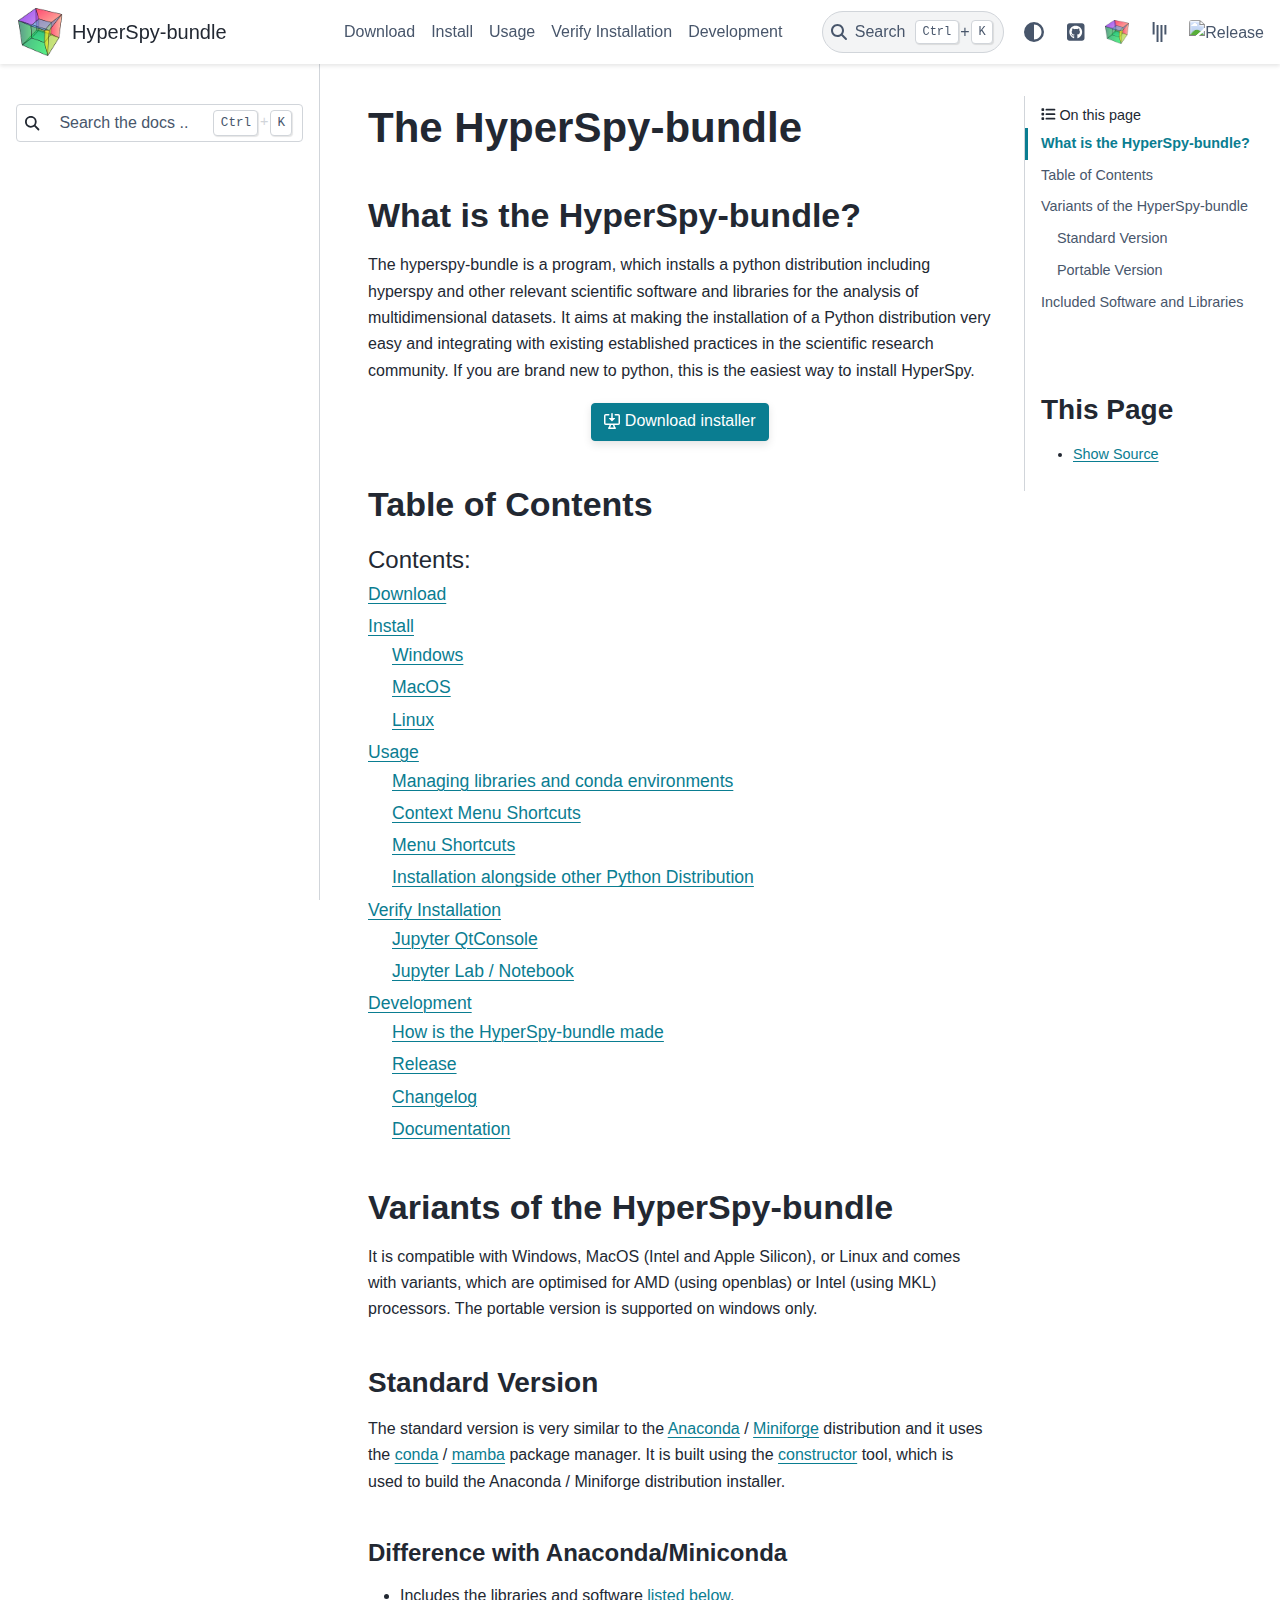
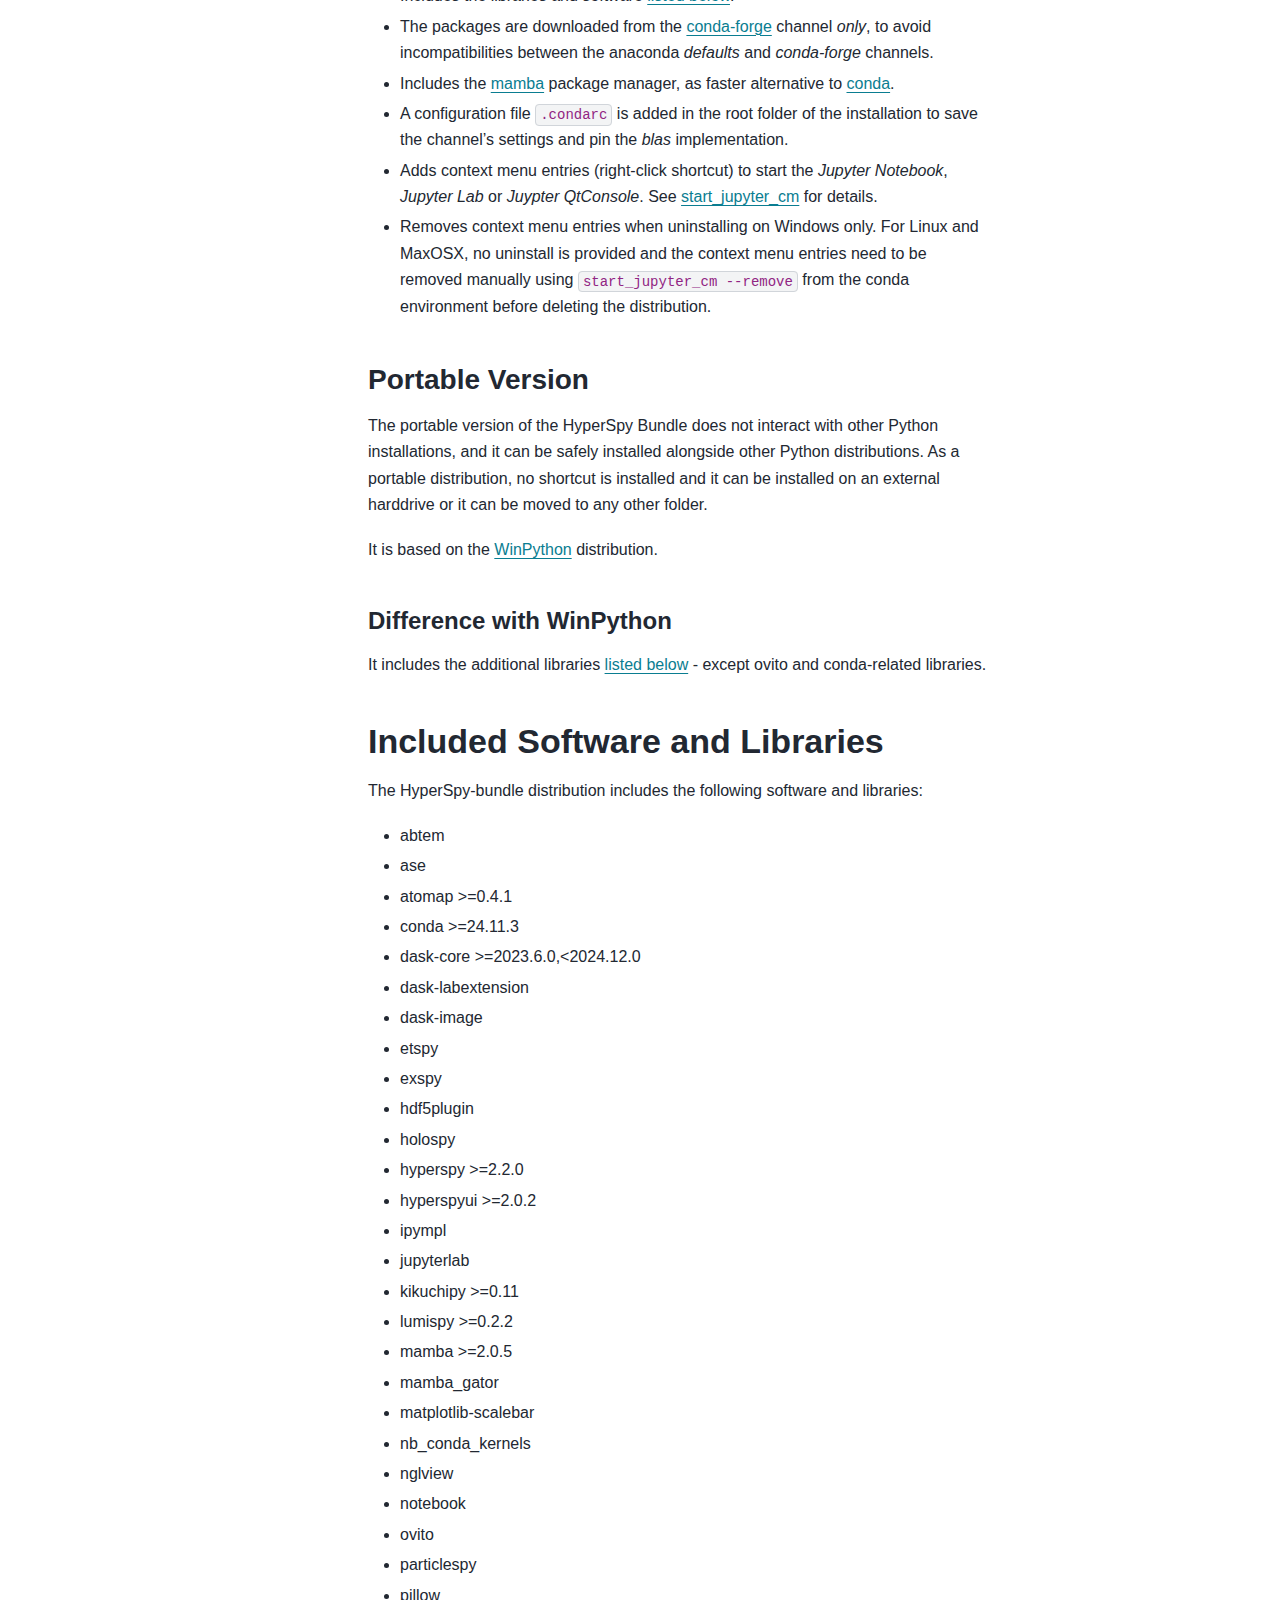
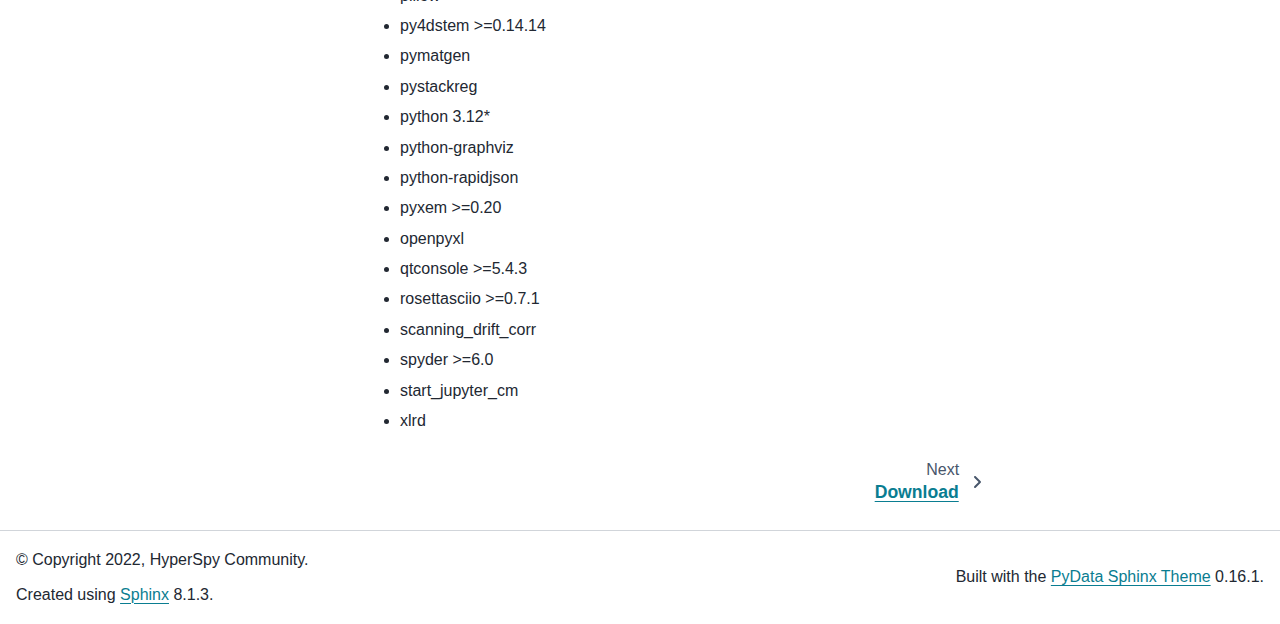
==== commit 5b43d00d: "Update docs build" ====
--- a/index.html
+++ b/index.html
@@ -16,29 +16,32 @@
     document.documentElement.dataset.mode = localStorage.getItem("mode") || "";
     document.documentElement.dataset.theme = localStorage.getItem("theme") || "";
   </script>
+  <!--
+    this give us a css class that will be invisible only if js is disabled
+  -->
+  <noscript>
+    <style>
+      .pst-js-only { display: none !important; }
+
+    </style>
+  </noscript>
   
   <!-- Loaded before other Sphinx assets -->
-  <link href="_static/styles/theme.css?digest=dfe6caa3a7d634c4db9b" rel="stylesheet" />
-<link href="_static/styles/bootstrap.css?digest=dfe6caa3a7d634c4db9b" rel="stylesheet" />
-<link href="_static/styles/pydata-sphinx-theme.css?digest=dfe6caa3a7d634c4db9b" rel="stylesheet" />
-
-  
-  <link href="_static/vendor/fontawesome/6.5.2/css/all.min.css?digest=dfe6caa3a7d634c4db9b" rel="stylesheet" />
-  <link rel="preload" as="font" type="font/woff2" crossorigin href="_static/vendor/fontawesome/6.5.2/webfonts/fa-solid-900.woff2" />
-<link rel="preload" as="font" type="font/woff2" crossorigin href="_static/vendor/fontawesome/6.5.2/webfonts/fa-brands-400.woff2" />
-<link rel="preload" as="font" type="font/woff2" crossorigin href="_static/vendor/fontawesome/6.5.2/webfonts/fa-regular-400.woff2" />
-
-    <link rel="stylesheet" type="text/css" href="_static/pygments.css?v=a746c00c" />
+  <link href="_static/styles/theme.css?digest=8878045cc6db502f8baf" rel="stylesheet" />
+<link href="_static/styles/pydata-sphinx-theme.css?digest=8878045cc6db502f8baf" rel="stylesheet" />
+
+    <link rel="stylesheet" type="text/css" href="_static/pygments.css?v=8f2a1f02" />
     <link rel="stylesheet" type="text/css" href="_static/custom-styles.css?v=cebb11ac" />
-    <link rel="stylesheet" type="text/css" href="_static/sphinx-design.min.css?v=87e54e7c" />
-  
+    <link rel="stylesheet" type="text/css" href="_static/sphinx-design.min.css?v=95c83b7e" />
+  
+  <!-- So that users can add custom icons -->
+  <script src="_static/scripts/fontawesome.js?digest=8878045cc6db502f8baf"></script>
   <!-- Pre-loaded scripts that we'll load fully later -->
-  <link rel="preload" as="script" href="_static/scripts/bootstrap.js?digest=dfe6caa3a7d634c4db9b" />
-<link rel="preload" as="script" href="_static/scripts/pydata-sphinx-theme.js?digest=dfe6caa3a7d634c4db9b" />
-  <script src="_static/vendor/fontawesome/6.5.2/js/all.min.js?digest=dfe6caa3a7d634c4db9b"></script>
+  <link rel="preload" as="script" href="_static/scripts/bootstrap.js?digest=8878045cc6db502f8baf" />
+<link rel="preload" as="script" href="_static/scripts/pydata-sphinx-theme.js?digest=8878045cc6db502f8baf" />
 
     <script src="_static/documentation_options.js?v=5929fcd5"></script>
-    <script src="_static/doctools.js?v=9a2dae69"></script>
+    <script src="_static/doctools.js?v=9bcbadda"></script>
     <script src="_static/sphinx_highlight.js?v=dc90522c"></script>
     <script src="_static/design-tabs.js?v=f930bc37"></script>
     <script>DOCUMENTATION_OPTIONS.pagename = 'index';</script>
@@ -48,6 +51,7 @@
     <link rel="next" title="Download" href="download.html" />
   <meta name="viewport" content="width=device-width, initial-scale=1"/>
   <meta name="docsearch:language" content="en"/>
+  <meta name="docsearch:version" content="" />
   </head>
   
   
@@ -63,19 +67,8 @@
     <i class="fa-solid fa-arrow-up"></i>Back to top</button>
 
   
-  <input type="checkbox"
-          class="sidebar-toggle"
-          id="pst-primary-sidebar-checkbox"/>
-  <label class="overlay overlay-primary" for="pst-primary-sidebar-checkbox"></label>
-  
-  <input type="checkbox"
-          class="sidebar-toggle"
-          id="pst-secondary-sidebar-checkbox"/>
-  <label class="overlay overlay-secondary" for="pst-secondary-sidebar-checkbox"></label>
-  
-  <div class="search-button__wrapper">
-    <div class="search-button__overlay"></div>
-    <div class="search-button__search-container">
+  <dialog id="pst-search-dialog">
+    
 <form class="bd-search d-flex align-items-center"
       action="search.html"
       method="get">
@@ -83,7 +76,6 @@
   <input type="search"
          class="form-control"
          name="q"
-         id="search-input"
          placeholder="Search the docs ..."
          aria-label="Search the docs ..."
          autocomplete="off"
@@ -91,8 +83,8 @@
          autocapitalize="off"
          spellcheck="false"/>
   <span class="search-button__kbd-shortcut"><kbd class="kbd-shortcut__modifier">Ctrl</kbd>+<kbd>K</kbd></span>
-</form></div>
-  </div>
+</form>
+  </dialog>
 
   <div class="pst-async-banner-revealer d-none">
   <aside id="bd-header-version-warning" class="d-none d-print-none" aria-label="Version warning"></aside>
@@ -126,7 +118,7 @@
     
     
     <img src="_static/hyperspy_logo.png" class="logo__image only-light" alt=""/>
-    <script>document.write(`<img src="_static/hyperspy_logo.png" class="logo__image only-dark" alt=""/>`);</script>
+    <img src="_static/hyperspy_logo.png" class="logo__image only-dark pst-js-only" alt=""/>
   
   
     <p class="title logo__title">HyperSpy-bundle</p>
@@ -188,29 +180,21 @@
         <div class="navbar-item navbar-persistent--container">
           
 
- <script>
- document.write(`
-   <button class="btn search-button-field search-button__button" title="Search" aria-label="Search" data-bs-placement="bottom" data-bs-toggle="tooltip">
-    <i class="fa-solid fa-magnifying-glass"></i>
-    <span class="search-button__default-text">Search</span>
-    <span class="search-button__kbd-shortcut"><kbd class="kbd-shortcut__modifier">Ctrl</kbd>+<kbd class="kbd-shortcut__modifier">K</kbd></span>
-   </button>
- `);
- </script>
+<button class="btn search-button-field search-button__button pst-js-only" title="Search" aria-label="Search" data-bs-placement="bottom" data-bs-toggle="tooltip">
+ <i class="fa-solid fa-magnifying-glass"></i>
+ <span class="search-button__default-text">Search</span>
+ <span class="search-button__kbd-shortcut"><kbd class="kbd-shortcut__modifier">Ctrl</kbd>+<kbd class="kbd-shortcut__modifier">K</kbd></span>
+</button>
         </div>
       
       
         <div class="navbar-item">
 
-<script>
-document.write(`
-  <button class="btn btn-sm nav-link pst-navbar-icon theme-switch-button" title="light/dark" aria-label="light/dark" data-bs-placement="bottom" data-bs-toggle="tooltip">
-    <i class="theme-switch fa-solid fa-sun fa-lg" data-mode="light"></i>
-    <i class="theme-switch fa-solid fa-moon fa-lg" data-mode="dark"></i>
-    <i class="theme-switch fa-solid fa-circle-half-stroke fa-lg" data-mode="auto"></i>
-  </button>
-`);
-</script></div>
+<button class="btn btn-sm nav-link pst-navbar-icon theme-switch-button pst-js-only" aria-label="Color mode" data-bs-title="Color mode"  data-bs-placement="bottom" data-bs-toggle="tooltip">
+  <i class="theme-switch fa-solid fa-sun                fa-lg" data-mode="light" title="Light"></i>
+  <i class="theme-switch fa-solid fa-moon               fa-lg" data-mode="dark"  title="Dark"></i>
+  <i class="theme-switch fa-solid fa-circle-half-stroke fa-lg" data-mode="auto"  title="System Settings"></i>
+</button></div>
       
         <div class="navbar-item"><ul class="navbar-icon-links"
     aria-label="Icon Links">
@@ -269,15 +253,11 @@
   
     <div class="navbar-persistent--mobile">
 
- <script>
- document.write(`
-   <button class="btn search-button-field search-button__button" title="Search" aria-label="Search" data-bs-placement="bottom" data-bs-toggle="tooltip">
-    <i class="fa-solid fa-magnifying-glass"></i>
-    <span class="search-button__default-text">Search</span>
-    <span class="search-button__kbd-shortcut"><kbd class="kbd-shortcut__modifier">Ctrl</kbd>+<kbd class="kbd-shortcut__modifier">K</kbd></span>
-   </button>
- `);
- </script>
+<button class="btn search-button-field search-button__button pst-js-only" title="Search" aria-label="Search" data-bs-placement="bottom" data-bs-toggle="tooltip">
+ <i class="fa-solid fa-magnifying-glass"></i>
+ <span class="search-button__default-text">Search</span>
+ <span class="search-button__kbd-shortcut"><kbd class="kbd-shortcut__modifier">Ctrl</kbd>+<kbd class="kbd-shortcut__modifier">K</kbd></span>
+</button>
     </div>
   
 
@@ -298,7 +278,8 @@
       
         
       
-      <div class="bd-sidebar-primary bd-sidebar">
+      <dialog id="pst-primary-sidebar-modal"></dialog>
+      <div id="pst-primary-sidebar" class="bd-sidebar-primary bd-sidebar">
         
 
   
@@ -359,15 +340,11 @@
         
           <div class="navbar-item">
 
-<script>
-document.write(`
-  <button class="btn btn-sm nav-link pst-navbar-icon theme-switch-button" title="light/dark" aria-label="light/dark" data-bs-placement="bottom" data-bs-toggle="tooltip">
-    <i class="theme-switch fa-solid fa-sun fa-lg" data-mode="light"></i>
-    <i class="theme-switch fa-solid fa-moon fa-lg" data-mode="dark"></i>
-    <i class="theme-switch fa-solid fa-circle-half-stroke fa-lg" data-mode="auto"></i>
-  </button>
-`);
-</script></div>
+<button class="btn btn-sm nav-link pst-navbar-icon theme-switch-button pst-js-only" aria-label="Color mode" data-bs-title="Color mode"  data-bs-placement="bottom" data-bs-toggle="tooltip">
+  <i class="theme-switch fa-solid fa-sun                fa-lg" data-mode="light" title="Light"></i>
+  <i class="theme-switch fa-solid fa-moon               fa-lg" data-mode="dark"  title="Dark"></i>
+  <i class="theme-switch fa-solid fa-circle-half-stroke fa-lg" data-mode="auto"  title="System Settings"></i>
+</button></div>
         
           <div class="navbar-item"><ul class="navbar-icon-links"
     aria-label="Icon Links">
@@ -432,7 +409,6 @@
   <input type="search"
          class="form-control"
          name="q"
-         id="search-input"
          placeholder="Search the docs ..."
          aria-label="Search the docs ..."
          autocomplete="off"
@@ -441,13 +417,25 @@
          spellcheck="false"/>
   <span class="search-button__kbd-shortcut"><kbd class="kbd-shortcut__modifier">Ctrl</kbd>+<kbd>K</kbd></span>
 </form></div>
+        <div class="sidebar-primary-item">
+<div id="ethical-ad-placement"
+      class="flat"
+      data-ea-publisher="readthedocs"
+      data-ea-type="readthedocs-sidebar"
+      data-ea-manual="true">
+</div></div>
     </div>
   
   
   <div class="sidebar-primary-items__end sidebar-primary__section">
+      <div class="sidebar-primary-item">
+<div id="ethical-ad-placement"
+      class="flat"
+      data-ea-publisher="readthedocs"
+      data-ea-type="readthedocs-sidebar"
+      data-ea-manual="true">
+</div></div>
   </div>
-  
-  <div id="rtd-footer-container"></div>
 
 
       </div>
@@ -559,39 +547,42 @@
 <ul class="simple">
 <li><p>abtem</p></li>
 <li><p>ase</p></li>
-<li><p>atomap &gt;=0.4.0</p></li>
-<li><p>conda &gt;=24.4</p></li>
-<li><p>dask &gt;=2023.6.0</p></li>
+<li><p>atomap &gt;=0.4.1</p></li>
+<li><p>conda &gt;=24.11.3</p></li>
+<li><p>dask-core &gt;=2023.6.0,&lt;2024.12.0</p></li>
 <li><p>dask-labextension</p></li>
 <li><p>dask-image</p></li>
+<li><p>etspy</p></li>
 <li><p>exspy</p></li>
 <li><p>hdf5plugin</p></li>
 <li><p>holospy</p></li>
-<li><p>hyperspy &gt;=2.1.0</p></li>
-<li><p>hyperspyui &gt;=2.0</p></li>
+<li><p>hyperspy &gt;=2.2.0</p></li>
+<li><p>hyperspyui &gt;=2.0.2</p></li>
 <li><p>ipympl</p></li>
 <li><p>jupyterlab</p></li>
+<li><p>kikuchipy &gt;=0.11</p></li>
 <li><p>lumispy &gt;=0.2.2</p></li>
-<li><p>mamba &gt;=1.5.8</p></li>
+<li><p>mamba &gt;=2.0.5</p></li>
 <li><p>mamba_gator</p></li>
 <li><p>matplotlib-scalebar</p></li>
 <li><p>nb_conda_kernels</p></li>
 <li><p>nglview</p></li>
 <li><p>notebook</p></li>
+<li><p>ovito</p></li>
 <li><p>particlespy</p></li>
 <li><p>pillow</p></li>
 <li><p>py4dstem &gt;=0.14.14</p></li>
 <li><p>pymatgen</p></li>
 <li><p>pystackreg</p></li>
-<li><p>python 3.11*</p></li>
+<li><p>python 3.12*</p></li>
 <li><p>python-graphviz</p></li>
 <li><p>python-rapidjson</p></li>
-<li><p>pyxem &gt;=0.19.1</p></li>
+<li><p>pyxem &gt;=0.20</p></li>
 <li><p>openpyxl</p></li>
 <li><p>qtconsole &gt;=5.4.3</p></li>
-<li><p>rosettasciio &gt;=0.5</p></li>
+<li><p>rosettasciio &gt;=0.7.1</p></li>
 <li><p>scanning_drift_corr</p></li>
-<li><p>spyder &gt;=5.4.3</p></li>
+<li><p>spyder &gt;=6.0</p></li>
 <li><p>start_jupyter_cm</p></li>
 <li><p>xlrd</p></li>
 </ul>
@@ -624,7 +615,8 @@
             
             
               
-                <div class="bd-sidebar-secondary bd-toc"><div class="sidebar-secondary-items sidebar-secondary__inner">
+                <dialog id="pst-secondary-sidebar-modal"></dialog>
+                <div id="pst-secondary-sidebar" class="bd-sidebar-secondary bd-toc"><div class="sidebar-secondary-items sidebar-secondary__inner">
 
 
   <div class="sidebar-secondary-item">
@@ -653,13 +645,13 @@
   </nav></div>
 
   <div class="sidebar-secondary-item">
-
-  <div class="tocsection sourcelink">
-    <a href="_sources/index.rst.txt">
-      <i class="fa-solid fa-file-lines"></i> Show Source
-    </a>
-  </div>
-</div>
+  <div role="note" aria-label="source link">
+    <h3>This Page</h3>
+    <ul class="this-page-menu">
+      <li><a href="_sources/index.rst.txt"
+            rel="nofollow">Show Source</a></li>
+    </ul>
+   </div></div>
 
 </div></div>
               
@@ -674,8 +666,8 @@
   </div>
   
   <!-- Scripts loaded after <body> so the DOM is not blocked -->
-  <script src="_static/scripts/bootstrap.js?digest=dfe6caa3a7d634c4db9b"></script>
-<script src="_static/scripts/pydata-sphinx-theme.js?digest=dfe6caa3a7d634c4db9b"></script>
+  <script defer src="_static/scripts/bootstrap.js?digest=8878045cc6db502f8baf"></script>
+<script defer src="_static/scripts/pydata-sphinx-theme.js?digest=8878045cc6db502f8baf"></script>
 
   <footer class="bd-footer">
 <div class="bd-footer__inner bd-page-width">
@@ -695,7 +687,7 @@
         <div class="footer-item">
 
   <p class="sphinx-version">
-    Created using <a href="https://www.sphinx-doc.org/">Sphinx</a> 7.4.3.
+    Created using <a href="https://www.sphinx-doc.org/">Sphinx</a> 8.1.3.
     <br/>
   </p>
 </div>
@@ -708,7 +700,8 @@
       
         <div class="footer-item">
 <p class="theme-version">
-  Built with the <a href="https://pydata-sphinx-theme.readthedocs.io/en/stable/index.html">PyData Sphinx Theme</a> 0.15.4.
+  <!-- # L10n: Setting the PST URL as an argument as this does not need to be localized -->
+  Built with the <a href="https://pydata-sphinx-theme.readthedocs.io/en/stable/index.html">PyData Sphinx Theme</a> 0.16.1.
 </p></div>
       
     </div>
--- a/_static/styles/pydata-sphinx-theme.css
+++ b/_static/styles/pydata-sphinx-theme.css
@@ -1,2 +1,32 @@
-html{--pst-header-height:4rem;--pst-header-article-height:calc(var(--pst-header-height)*2/3);--pst-sidebar-secondary:17rem;--pst-font-size-base:1rem;--pst-font-size-h1:2.5rem;--pst-font-size-h2:2rem;--pst-font-size-h3:1.75rem;--pst-font-size-h4:1.5rem;--pst-font-size-h5:1.25rem;--pst-font-size-h6:1.1rem;--pst-font-size-milli:0.9rem;--pst-sidebar-font-size:0.9rem;--pst-sidebar-font-size-mobile:1.1rem;--pst-sidebar-header-font-size:1.2rem;--pst-sidebar-header-font-weight:600;--pst-admonition-font-weight-heading:600;--pst-font-weight-caption:300;--pst-font-weight-heading:400;--pst-font-family-base-system:-apple-system,"BlinkMacSystemFont","Segoe UI","Helvetica Neue","Arial",sans-serif,"Apple Color Emoji","Segoe UI Emoji","Segoe UI Symbol";--pst-font-family-monospace-system:"SFMono-Regular","Menlo","Consolas","Monaco","Liberation Mono","Lucida Console",monospace;--pst-font-family-base:var(--pst-font-family-base-system);--pst-font-family-heading:var(--pst-font-family-base-system);--pst-font-family-monospace:var(--pst-font-family-monospace-system);--pst-font-size-icon:1.5rem;--pst-icon-check-circle:"";--pst-icon-info-circle:"";--pst-icon-exclamation-triangle:"";--pst-icon-exclamation-circle:"";--pst-icon-times-circle:"";--pst-icon-lightbulb:"";--pst-icon-download:"";--pst-icon-angle-left:"";--pst-icon-angle-right:"";--pst-icon-external-link:"";--pst-icon-search-minus:"";--pst-icon-github:"";--pst-icon-gitlab:"";--pst-icon-share:"";--pst-icon-bell:"";--pst-icon-pencil:"";--pst-breadcrumb-divider:"";--pst-icon-admonition-default:var(--pst-icon-bell);--pst-icon-admonition-note:var(--pst-icon-info-circle);--pst-icon-admonition-attention:var(--pst-icon-exclamation-circle);--pst-icon-admonition-caution:var(--pst-icon-exclamation-triangle);--pst-icon-admonition-warning:var(--pst-icon-exclamation-triangle);--pst-icon-admonition-danger:var(--pst-icon-exclamation-triangle);--pst-icon-admonition-error:var(--pst-icon-times-circle);--pst-icon-admonition-hint:var(--pst-icon-lightbulb);--pst-icon-admonition-tip:var(--pst-icon-lightbulb);--pst-icon-admonition-important:var(--pst-icon-exclamation-circle);--pst-icon-admonition-seealso:var(--pst-icon-share);--pst-icon-admonition-todo:var(--pst-icon-pencil);--pst-icon-versionmodified-default:var(--pst-icon-exclamation-circle);--pst-icon-versionmodified-added:var(--pst-icon-exclamation-circle);--pst-icon-versionmodified-changed:var(--pst-icon-exclamation-circle);--pst-icon-versionmodified-deprecated:var(--pst-icon-exclamation-circle);font-size:var(--pst-font-size-base);scroll-padding-top:calc(var(--pst-header-height) + 1rem)}body{background-color:var(--pst-color-background);color:var(--pst-color-text-base);display:flex;flex-direction:column;font-family:var(--pst-font-family-base);font-weight:400;line-height:1.65;min-height:100vh}body::-webkit-scrollbar-track{background-color:var(--pst-color-background)}p{font-size:1em;margin-bottom:1.15rem}p.rubric{border-bottom:1px solid var(--pst-color-border)}p.centered{text-align:center}a{word-wrap:break-word;color:var(--pst-color-link);text-decoration:underline;text-decoration-thickness:max(1px,.0625rem);text-underline-offset:.1578em}a:hover{color:var(--pst-color-link-hover);text-decoration-skip-ink:none;text-decoration-thickness:max(3px,.1875rem,.12em)}a:active,a:visited{color:var(--pst-color-link)}a:visited:hover{color:var(--pst-color-link-hover)}a.headerlink{color:var(--pst-color-secondary);font-size:.8em;margin-left:.2em;opacity:.7;padding:0 4px;text-decoration:none;transition:all .2s ease-out;user-select:none}a.headerlink:hover{opacity:1}a.github:before,a.gitlab:before{color:var(--pst-color-text-muted);font:var(--fa-font-brands);margin-right:.25rem}a.github:before{content:var(--pst-icon-github)}a.gitlab:before{content:var(--pst-icon-gitlab)}h1,h2,h3,h4,h5,h6{font-family:var(--pst-font-family-heading);font-weight:var(--pst-font-weight-heading);line-height:1.15;margin:2.75rem 0 1.05rem}h1{font-size:var(--pst-font-size-h1);margin-top:0}h1,h2{color:var(--pst-heading-color)}h2{font-size:var(--pst-font-size-h2)}h3{font-size:var(--pst-font-size-h3)}h3,h4{color:var(--pst-heading-color)}h4{font-size:var(--pst-font-size-h4)}h5{font-size:var(--pst-font-size-h5)}h5,h6{color:var(--pst-color-text-base)}h6{font-size:var(--pst-font-size-h6)}.text_small,small{font-size:var(--pst-font-size-milli)}hr{border:0;border-top:1px solid var(--pst-color-border)}code,kbd,pre,samp{font-family:var(--pst-font-family-monospace)}kbd{background-color:var(--pst-color-on-background);color:var(--pst-color-text-muted)}kbd:not(.compound){border:1px solid var(--pst-color-border);box-shadow:1px 1px 1px var(--pst-color-shadow);margin:0 .1rem;padding:.1rem .4rem}code{color:var(--pst-color-inline-code)}pre{background-color:var(--pst-color-surface);border:1px solid var(--pst-color-border);border-radius:.25rem;color:var(--pst-color-text-base);line-height:1.2em;margin:1.5em 0;padding:1rem}pre .linenos{opacity:.8;padding-right:10px}#pst-back-to-top{background-color:var(--pst-color-secondary);border:none;color:var(--pst-color-secondary-text);display:none;left:50vw;position:fixed;top:90vh;transform:translate(-50%);z-index:1080}#pst-back-to-top .fa-arrow-up{margin-inline-end:.5em}#pst-back-to-top:hover{background-color:var(--pst-violet-600);color:var(--pst-color-link-hover);color:var(--pst-color-secondary-text);text-decoration:underline;text-decoration-skip-ink:none;text-decoration-thickness:max(1px,.0625rem);text-decoration-thickness:max(3px,.1875rem,.12em);text-decoration-thickness:1px;text-underline-offset:.1578em}#pst-back-to-top:focus-visible{box-shadow:none;outline:var(--pst-color-accent) solid .1875rem;outline-color:var(--pst-color-secondary);outline-offset:.1875rem}:focus-visible{box-shadow:none;outline:var(--pst-color-accent) solid .1875rem}.skip-link{background-color:var(--pst-color-warning);border-bottom:1px solid var(--pst-color-border);left:0;padding:.5rem;position:fixed;right:0;text-align:center;top:0;transform:translateY(-100%);transition:transform .15s ease-in-out;z-index:1055}.skip-link:focus-within{transform:translateY(0)}.skip-link a{color:var(--pst-color-warning-text)!important}.skip-link a:focus-visible{outline-color:#14181e}.bd-container{display:flex;flex-grow:1;justify-content:center}.bd-container .bd-container__inner{display:flex}.bd-page-width{width:100%}@media(min-width:960px){.bd-page-width{max-width:88rem}}.pst-async-banner-revealer{height:0;overflow:hidden;transition:height .3s ease-in-out}@media(prefers-reduced-motion){.pst-async-banner-revealer{transition:none}}#bd-header-version-warning,.bd-header-announcement{align-items:center;display:flex;justify-content:center;min-height:3rem;padding:.5rem 12.5%;position:relative;text-align:center;width:100%}@media(max-width:959.98px){#bd-header-version-warning,.bd-header-announcement{padding:.5rem 2%}}#bd-header-version-warning p,.bd-header-announcement p{font-weight:700;margin:0}#bd-header-version-warning a,.bd-header-announcement a{color:var(--pst-color-inline-code-links)}#bd-header-version-warning .pst-button-link-to-stable-version,.bd-header-announcement .pst-button-link-to-stable-version{background-color:var(--pst-color-danger);border-color:var(--pst-color-danger);border-radius:.25rem;box-shadow:0 .2rem .5rem var(--pst-color-shadow),0 0 .0625rem var(--pst-color-shadow)!important;color:var(--pst-color-danger-text)}#bd-header-version-warning .pst-button-link-to-stable-version:hover,.bd-header-announcement .pst-button-link-to-stable-version:hover{background-color:var(--pst-color-danger-highlight);border-color:var(--pst-color-danger-highlight);color:var(--pst-color-danger-text)}#bd-header-version-warning .pst-button-link-to-stable-version:focus-visible,.bd-header-announcement .pst-button-link-to-stable-version:focus-visible{outline:.1875rem solid var(--pst-color-danger);outline-offset:.1875rem}.bd-header-announcement{background-color:var(--pst-color-secondary-bg)}#bd-header-version-warning{background-color:var(--pst-color-danger-bg)}.bd-main{display:flex;flex-direction:column;flex-grow:1;min-width:0}.bd-main .bd-content{display:flex;height:100%;justify-content:center}.bd-main .bd-content .bd-article-container{display:flex;flex-direction:column;justify-content:start;max-width:60em;overflow-x:auto;padding:1rem;width:100%}@media(min-width:1200px){.bd-main .bd-content .bd-article-container .bd-article{padding-left:2rem;padding-top:1.5rem}}.bd-footer{border-top:1px solid var(--pst-color-border);width:100%}.bd-footer .bd-footer__inner{display:flex;flex-grow:1;margin:auto;padding:1rem}.bd-footer .footer-items__center,.bd-footer .footer-items__end,.bd-footer .footer-items__start{display:flex;flex-direction:column;flex-grow:1;gap:.5rem;justify-content:center}.bd-footer .footer-items__center{text-align:center}.bd-footer .footer-items__end{text-align:end}.bd-footer .footer-item p{margin-bottom:0}.bd-footer-article{margin-top:auto}.bd-footer-article .footer-article-items{display:flex;flex-direction:column}.bd-footer-content .footer-content-items{display:flex;flex-direction:column;margin-top:auto}.bd-header{background-color:var(--pst-color-on-background)!important;box-shadow:0 .125rem .25rem 0 var(--pst-color-shadow);justify-content:center;max-width:100vw;padding:0;position:sticky;top:0;width:100%;z-index:1030}.bd-header .bd-header__inner{align-items:center;display:flex;height:fit-content;padding-left:1rem;padding-right:1rem}.bd-header :focus-visible{border-radius:.125rem}.bd-header .navbar-item{align-items:center;display:flex;height:var(--pst-header-height);max-height:var(--pst-header-height)}.bd-header .navbar-header-items{display:none;flex-shrink:1}@media(min-width:960px){.bd-header .navbar-header-items{display:inherit;flex-grow:1;padding:0 0 0 .5rem}}.bd-header .navbar-header-items__center,.bd-header .navbar-header-items__end,.bd-header .navbar-header-items__start{align-items:center;display:flex;flex-flow:wrap;row-gap:0}.bd-header .navbar-header-items__center,.bd-header .navbar-header-items__end{column-gap:1rem}.bd-header .navbar-header-items__start{flex-shrink:0;gap:.5rem;margin-right:auto}.bd-header .navbar-header-items__end{justify-content:end}.bd-header ul.navbar-nav{display:flex}@media(min-width:960px){.bd-header ul.navbar-nav{align-items:baseline}}.bd-header ul.navbar-nav>li.nav-item{margin-inline:2px}.bd-header ul.navbar-nav>li.nav-item>.nav-link{color:var(--pst-color-text-muted);padding-inline:6px;position:relative}.bd-header ul.navbar-nav>li.nav-item>.nav-link:before{background-color:transparent;content:"";display:block;inset:0;bottom:calc(max(3px, .1875rem, .12em)*-1);margin:max(3px,.1875rem,.12em) 0;position:absolute}.bd-header ul.navbar-nav>li.nav-item>.nav-link:hover{color:var(--pst-color-secondary);text-decoration:none}.bd-header ul.navbar-nav>li.nav-item>.nav-link:hover:before{border-bottom:max(3px,.1875rem,.12em) solid var(--pst-color-secondary)}.bd-header ul.navbar-nav>li.nav-item>.nav-link:focus-visible{box-shadow:none;outline:3px solid var(--pst-color-accent);outline-offset:3px}.bd-header ul.navbar-nav>li.nav-item.current>.nav-link{color:var(--pst-color-primary)}.bd-header ul.navbar-nav>li.nav-item.current>.nav-link:before{border-bottom:3px solid var(--pst-color-primary)}.bd-header ul.navbar-nav>li.nav-item.dropdown{margin-inline:4px}.bd-header ul.navbar-nav>li.nav-item.dropdown button{padding-inline:8px}.bd-header ul.navbar-nav>li.nav-item.dropdown>.dropdown-toggle{border-radius:.125rem;color:var(--pst-color-text-muted)}.bd-header ul.navbar-nav>li.nav-item.dropdown>.dropdown-toggle:focus-visible{box-shadow:0 0 0 .1875rem var(--pst-color-accent)}.bd-header ul.navbar-nav>li.nav-item.dropdown>.dropdown-toggle:hover{box-shadow:0 0 0 .1875rem var(--pst-color-link-hover);color:var(--pst-color-text-base);text-decoration:none}.bd-header ul.navbar-nav li a.nav-link.dropdown-item{color:var(--pst-color-text-muted);text-decoration:none}.bd-header ul.navbar-nav li a.nav-link.dropdown-item:hover{color:var(--pst-color-link-hover);text-decoration:underline;text-decoration-skip-ink:none;text-decoration-thickness:max(1px,.0625rem);text-decoration-thickness:max(3px,.1875rem,.12em);text-underline-offset:.1578em}.bd-header ul.navbar-nav .dropdown button{border:none;display:unset}.bd-header ul.navbar-nav .dropdown button:hover{color:var(--pst-color-link-hover);text-decoration:underline;text-decoration-skip-ink:none;text-decoration-thickness:max(1px,.0625rem);text-decoration-thickness:max(3px,.1875rem,.12em);text-underline-offset:.1578em}.bd-header ul.navbar-nav .dropdown .dropdown-menu{background-color:var(--pst-color-on-background);border:1px solid var(--pst-color-border);box-shadow:0 0 .3rem .1rem var(--pst-color-shadow);margin:.5rem 0;min-width:20rem;padding:.5rem 0;z-index:1070}.bd-header ul.navbar-nav .dropdown .dropdown-menu .dropdown-item{padding:.25rem 1.5rem}.bd-header ul.navbar-nav .dropdown .dropdown-menu .dropdown-item:focus:not(:hover,:active){background-color:inherit}.bd-header ul.navbar-nav .dropdown .dropdown-menu .dropdown-item:focus-visible{z-index:10}.bd-header ul.navbar-nav .dropdown .dropdown-menu:not(.show){display:none}.bd-header button.sidebar-toggle{background-color:inherit;color:var(--pst-color-muted);font-size:var(--pst-font-size-icon);margin-bottom:0;padding:.5rem}.bd-header button.primary-toggle{margin-right:1rem}@media(min-width:960px){.bd-header button.primary-toggle{display:none}}.bd-header button.secondary-toggle{margin-left:1rem}@media(min-width:1200px){.bd-header button.secondary-toggle{display:none}}@media(min-width:960px){.navbar-center-items .navbar-item{display:inline-block}}.nav-link{transition:none}.nav-link:hover{color:var(--pst-color-link-hover);text-decoration:underline;text-decoration-skip-ink:none;text-decoration-thickness:max(1px,.0625rem);text-decoration-thickness:max(3px,.1875rem,.12em);text-underline-offset:.1578em}.nav-link.nav-external:after{content:var(--pst-icon-external-link);font:var(--fa-font-solid);font-size:.75em;margin-left:.3em}.bd-navbar-elements li.nav-item i{font-size:.7rem;padding-left:2px;vertical-align:middle}.navbar-persistent--mobile{margin-left:auto}@media(min-width:960px){.navbar-persistent--mobile{display:none}}.navbar-persistent--container{display:none}@media(min-width:960px){.navbar-persistent--container{display:flex}}.header-article__inner{display:flex;padding:0 .5rem}.header-article__inner .header-article-item{height:var(--pst-header-article-height);min-height:var(--pst-header-article-height)}.header-article__inner .header-article-items__end,.header-article__inner .header-article-items__start{align-items:start;display:flex;gap:.5rem}.header-article__inner .header-article-items__end{margin-left:auto}.bd-sidebar-primary{background-color:var(--pst-color-background);border-right:1px solid var(--pst-color-border);display:flex;flex:0 0 auto;flex-direction:column;font-size:var(--pst-sidebar-font-size-mobile);gap:1rem;max-height:calc(100vh - var(--pst-header-height));overflow-y:auto;padding:2rem 1rem 1rem;position:sticky;top:var(--pst-header-height);width:25%}@media(min-width:960px){.bd-sidebar-primary{font-size:var(--pst-sidebar-font-size)}}.bd-sidebar-primary :focus-visible{border-radius:.125rem}.bd-sidebar-primary .nav-link{font-size:var(--pst-sidebar-font-size-mobile)}.bd-sidebar-primary.no-sidebar{border-right:0}@media(min-width:960px){.bd-sidebar-primary.hide-on-wide{display:none}}.bd-sidebar-primary h1,.bd-sidebar-primary h2,.bd-sidebar-primary h3,.bd-sidebar-primary h4{color:var(--pst-color-text-base)}.bd-sidebar-primary .sidebar-primary-items__end .sidebar-primary-item,.bd-sidebar-primary .sidebar-primary-items__start .sidebar-primary-item{padding:.5rem 0}.bd-sidebar-primary .sidebar-header-items{display:flex;flex-direction:column}.bd-sidebar-primary .sidebar-header-items .sidebar-header-items__title{color:var(--pst-color-text-base);font-size:var(--pst-sidebar-header-font-size);font-weight:var(--pst-sidebar-header-font-weight);margin-bottom:.5rem}.bd-sidebar-primary .sidebar-header-items .nav-item.dropdown button{display:none}.bd-sidebar-primary .sidebar-header-items .nav-item.dropdown .dropdown-menu{background-color:inherit;border:none;display:flex;flex-direction:column;font-size:inherit;margin:0;padding:0}.bd-sidebar-primary .sidebar-header-items .nav-item.dropdown .dropdown-menu .dropdown-item:focus,.bd-sidebar-primary .sidebar-header-items .nav-item.dropdown .dropdown-menu .dropdown-item:hover{background-color:unset}.bd-sidebar-primary .sidebar-header-items .bd-navbar-elements .nav-link:focus-visible{box-shadow:none;outline:var(--pst-color-accent) solid .1875rem;outline-offset:.1875rem}.bd-sidebar-primary .sidebar-header-items .sidebar-header-items__center{display:flex;flex-direction:column}.bd-sidebar-primary .sidebar-header-items .sidebar-header-items__end{align-items:center;display:flex;gap:1rem}@media(min-width:960px){.bd-sidebar-primary .sidebar-header-items{display:none}}.bd-sidebar-primary .sidebar-primary-items__start{border-top:1px solid var(--pst-color-border)}@media(min-width:960px){.bd-sidebar-primary .sidebar-primary-items__start{border-top:none}}.bd-sidebar-primary .sidebar-primary-items__end{margin-bottom:1em;margin-top:auto}.bd-sidebar-primary .list-caption{list-style:none;padding-left:0}.bd-sidebar-primary .list-caption li.toctree-l0.has-children>details>summary{align-items:baseline;display:flex;height:auto;justify-content:space-between;position:relative;width:auto}.bd-sidebar-primary .list-caption li.toctree-l0.has-children>details>summary .toctree-toggle{flex:0 0 auto}.bd-sidebar-primary .list-caption li.toctree-l0.has-children>details>summary .toctree-toggle .fa-chevron-down{font-size:1rem}.bd-sidebar-primary li.has-children{position:relative}.bd-sidebar-primary li.has-children .caption,.bd-sidebar-primary li.has-children>.reference{margin-right:calc(30px + .1875rem);padding-top:.25rem}.bd-sidebar-primary li.has-children>details>summary{list-style:none}.bd-sidebar-primary li.has-children>details>summary::-webkit-details-marker{display:none}.bd-sidebar-primary li.has-children>details>summary:focus-visible{outline:none}.bd-sidebar-primary li.has-children>details>summary:focus-visible>.toctree-toggle{outline:var(--pst-color-accent) solid .1875rem;outline-offset:-.1875rem}.bd-sidebar-primary li.has-children>details>summary .toctree-toggle{align-items:center;cursor:pointer;display:inline-flex;height:30px;justify-content:center;position:absolute;right:0;top:0;width:30px}.bd-sidebar-primary li.has-children>details>summary .toctree-toggle .fa-chevron-down{font-size:.75rem}.bd-sidebar-primary li.has-children>details[open]>summary .fa-chevron-down{transform:rotate(180deg)}nav.bd-links{margin-right:-1rem}@media(min-width:960px){nav.bd-links{display:block}}nav.bd-links ul{display:block;list-style:none}nav.bd-links ul ul{padding:0 0 0 1rem}nav.bd-links li>a{box-shadow:none;color:var(--pst-color-text-muted);display:block;margin-right:.1875rem;padding:.25rem .65rem;text-decoration:none}nav.bd-links li>a:hover{background-color:transparent;text-decoration:underline;text-decoration-skip-ink:none;text-decoration-thickness:max(3px,.1875rem,.12em)}nav.bd-links li>a:active,nav.bd-links li>a:hover{color:var(--pst-color-link-hover)}nav.bd-links li>a:focus-visible{box-shadow:0 0 0 .1875rem var(--pst-color-accent);outline:none;z-index:10}nav.bd-links li>a.reference.external:after{content:var(--pst-icon-external-link);font:var(--fa-font-solid);font-size:.75em;margin-left:.3em}nav.bd-links .current>a{background-color:transparent;box-shadow:inset max(3px,.1875rem,.12em) 0 0 var(--pst-color-primary);color:var(--pst-color-primary);font-weight:600}nav.bd-links .current>a:focus-visible{box-shadow:inset max(3px,.1875rem,.12em) 0 0 var(--pst-color-primary),0 0 0 .1875rem var(--pst-color-accent);outline:none}nav.bd-links p.bd-links__title{font-size:var(--pst-sidebar-header-font-size)}nav.bd-links p.bd-links__title,nav.bd-links p.caption{font-weight:var(--pst-sidebar-header-font-weight);margin-bottom:.5rem}nav.bd-links p.caption{color:var(--pst-color-text-base);font-size:var(--pst-sidebar-font-size-mobile);margin-top:1.25rem;position:relative}nav.bd-links p.caption:first-child{margin-top:0}@media(min-width:960px){nav.bd-links p.caption{font-size:var(--pst-sidebar-font-size)}}.bd-sidebar-secondary{background-color:var(--pst-color-background);display:flex;flex-direction:column;flex-shrink:0;font-size:var(--pst-sidebar-font-size-mobile);max-height:calc(100vh - var(--pst-header-height));order:2;overflow-y:auto;padding:2rem 1rem 1rem;position:sticky;top:var(--pst-header-height);width:var(--pst-sidebar-secondary)}@media(min-width:1200px){.bd-sidebar-secondary{font-size:var(--pst-sidebar-font-size)}}.sidebar-secondary-item{padding:.5rem}@media(min-width:1200px){.sidebar-secondary-item{border-left:1px solid var(--pst-color-border);padding-left:1rem}}.sidebar-secondary-item i{padding-right:.5rem}input.sidebar-toggle{display:none}label.overlay{background-color:#000;height:0;left:0;opacity:.5;position:fixed;top:0;transition:opacity .2s ease-out;width:0;z-index:1050}input#pst-primary-sidebar-checkbox:checked+label.overlay.overlay-primary,input#pst-secondary-sidebar-checkbox:checked+label.overlay.overlay-secondary{height:100vh;width:100vw}input#pst-primary-sidebar-checkbox:checked~.bd-container .bd-sidebar-primary{margin-left:0;visibility:visible}input#pst-secondary-sidebar-checkbox:checked~.bd-container .bd-sidebar-secondary{margin-right:0;visibility:visible}@media(min-width:960px){.sidebar-toggle.primary-toggle{display:none}input#pst-primary-sidebar-checkbox:checked+label.overlay.overlay-primary{height:0;width:0}.bd-sidebar-primary{margin-left:0;visibility:visible}}@media(max-width:959.98px){.bd-sidebar-primary{flex-grow:.75;height:100vh;left:0;margin-left:-75%;max-height:100vh;max-width:350px;position:fixed;top:0;transition:visibility .2s ease-out,margin .2s ease-out;visibility:hidden;width:75%;z-index:1055}}@media(max-width:1199.98px){.bd-sidebar-secondary{flex-grow:.75;height:100vh;margin-right:-75%;max-height:100vh;max-width:350px;position:fixed;right:0;top:0;transition:visibility .2s ease-out,margin .2s ease-out;visibility:hidden;width:75%;z-index:1055}}ul.bd-breadcrumbs{display:flex;flex-wrap:wrap;font-size:.8rem;list-style:none;padding-left:0}ul.bd-breadcrumbs li.breadcrumb-item{align-items:center;display:flex;font-weight:700}ul.bd-breadcrumbs li.breadcrumb-item a{color:var(--pst-color-text-muted);text-decoration:none}ul.bd-breadcrumbs li.breadcrumb-item a:hover{color:var(--pst-color-link-hover);text-decoration:underline;text-decoration-skip-ink:none;text-decoration-thickness:max(1px,.0625rem);text-decoration-thickness:max(3px,.1875rem,.12em);text-underline-offset:.1578em}ul.bd-breadcrumbs li.breadcrumb-item:not(.breadcrumb-home):before{color:var(--pst-color-text-muted);content:var(--pst-breadcrumb-divider);font:var(--fa-font-solid);font-size:.8rem;padding:0 .5rem}html .pst-navbar-icon{align-items:center;border:none;border-radius:0;box-sizing:border-box;color:var(--pst-color-text-muted);display:flex;font-size:1rem;height:2.15rem;justify-content:center;line-height:1.65;min-height:24px;min-width:24px;padding:.25rem 0;position:relative}html .pst-navbar-icon:before{background-color:transparent;content:"";display:block;inset:0;bottom:calc(max(3px, .1875rem, .12em)*-1);margin:max(3px,.1875rem,.12em) 0;position:absolute}html .pst-navbar-icon:hover{color:var(--pst-color-secondary);text-decoration:none}html .pst-navbar-icon:hover:before{border-bottom:max(3px,.1875rem,.12em) solid var(--pst-color-secondary)}html .pst-navbar-icon:focus-visible{box-shadow:none;outline:3px solid var(--pst-color-accent);outline-offset:3px}ul.navbar-icon-links{align-items:center;column-gap:1rem;display:flex;flex-flow:row wrap;justify-content:space-evenly;list-style:none;margin-bottom:0;padding-left:0}ul.navbar-icon-links i.fa-brands,ul.navbar-icon-links i.fa-regular,ul.navbar-icon-links i.fa-solid{font-size:var(--pst-font-size-icon);font-style:normal;vertical-align:middle}ul.navbar-icon-links i.fa-square-twitter:before{color:#55acee}ul.navbar-icon-links i.fa-square-gitlab:before{color:#548}ul.navbar-icon-links i.fa-bitbucket:before{color:#0052cc}ul.navbar-icon-links img.icon-link-image{border-radius:.2rem;height:1.5em}ul.navbar-icon-links .fa-pydata{stroke:var(--pst-color-background);stroke-linejoin:round;stroke-width:.35}.navbar-brand{align-items:center;display:flex;flex-shrink:0;gap:.5rem;height:var(--pst-header-height);margin:0;max-height:var(--pst-header-height);padding:.5rem 0;position:relative;width:auto}.navbar-brand p{color:var(--pst-color-text-base);margin-bottom:0}.navbar-brand img{height:100%;max-width:100%;width:auto}.navbar-brand:hover,.navbar-brand:visited:hover{color:var(--pst-color-link-hover);color:var(--pst-color-text-base);text-decoration:underline;text-decoration-skip-ink:none;text-decoration-thickness:max(1px,.0625rem);text-decoration-thickness:max(3px,.1875rem,.12em);text-underline-offset:.1578em}ul.navbar-nav ul{padding:0 0 0 1rem}ul.navbar-nav li{display:flex;flex-direction:column}ul.navbar-nav li a{align-items:center;color:var(--pst-color-text-muted);display:flex;height:100%;padding-bottom:.25rem;padding-top:.25rem;text-decoration:none}ul.navbar-nav li a:hover{color:var(--pst-color-link-hover);text-decoration:underline;text-decoration-skip-ink:none;text-decoration-thickness:max(1px,.0625rem);text-decoration-thickness:max(3px,.1875rem,.12em);text-underline-offset:.1578em}.page-toc .section-nav{border-bottom:none;padding-left:0}.page-toc .section-nav ul{padding-left:1rem}.page-toc .nav-link{font-size:var(--pst-sidebar-font-size-mobile)}@media(min-width:1200px){.page-toc .nav-link{font-size:var(--pst-sidebar-font-size)}}.page-toc .onthispage{color:var(--pst-color-text-base);font-weight:var(--pst-sidebar-header-font-weight);margin-bottom:.5rem}.prev-next-area{width:100%}.prev-next-area p{color:var(--pst-color-text-muted);line-height:1.3em;margin:0 .3em}.prev-next-area i{font-size:1.2em}.prev-next-area a{align-items:center;border:none;color:var(--pst-color-text-muted);display:flex;max-width:45%;overflow-x:hidden;padding:10px;text-decoration:none}.prev-next-area a p.prev-next-title{word-wrap:break-word;color:var(--pst-color-link);font-size:1.1em;font-weight:var(--pst-admonition-font-weight-heading);text-decoration:underline;text-decoration-thickness:max(1px,.0625rem);text-underline-offset:.1578em}.prev-next-area a p.prev-next-title:hover{color:var(--pst-color-link-hover);text-decoration-skip-ink:none;text-decoration-thickness:max(3px,.1875rem,.12em)}.prev-next-area a p.prev-next-title:active,.prev-next-area a p.prev-next-title:visited{color:var(--pst-color-link)}.prev-next-area a p.prev-next-title:visited:hover{color:var(--pst-color-link-hover)}.prev-next-area a:hover p.prev-next-title,.prev-next-area a:visited:hover p.prev-next-title{color:var(--pst-color-link-hover);text-decoration:underline;text-decoration-skip-ink:none;text-decoration-thickness:max(1px,.0625rem);text-decoration-thickness:max(3px,.1875rem,.12em);text-underline-offset:.1578em}.prev-next-area a .prev-next-info{flex-direction:column;margin:0 .5em}.prev-next-area a .prev-next-info .prev-next-subtitle{text-transform:capitalize}.prev-next-area a.left-prev{float:left}.prev-next-area a.right-next{float:right}.prev-next-area a.right-next div.prev-next-info{text-align:right}.bd-search{border:1px solid var(--pst-color-border);border-radius:.25rem;color:var(--pst-color-text-base);gap:.5rem;padding-left:.5rem;position:relative}.bd-search,.bd-search:active{background-color:var(--pst-color-background)}.bd-search:active{color:var(--pst-color-text-muted)}.bd-search .icon{color:var(--pst-color-border);left:25px;position:absolute}.bd-search .fa-solid.fa-magnifying-glass{color:var(--pst-color-text-muted);left:calc(1.25rem - .35em);position:absolute}.bd-search input::placeholder{color:var(--pst-color-text-muted)}.bd-search input::-webkit-search-cancel-button,.bd-search input::-webkit-search-decoration{appearance:none}.bd-search .search-button__kbd-shortcut{color:var(--pst-color-border);display:flex;position:absolute;right:.5rem}.form-control{background-color:var(--pst-color-background);color:var(--pst-color-text-base)}.form-control:focus,.form-control:focus-visible{background-color:var(--pst-color-background);border:none;color:var(--pst-color-text-muted)}.search-button i{font-size:1.3rem}.search-button__overlay,.search-button__search-container{display:none}.search-button__wrapper.show .search-button__search-container{display:flex;left:50%;margin-top:.5rem;max-width:800px;position:fixed;right:1rem;top:30%;transform:translate(-50%,-50%);width:90%;z-index:1055}.search-button__wrapper.show .search-button__overlay{background-color:#000;display:flex;height:100%;left:0;opacity:.5;position:fixed;top:0;width:100%;z-index:1050}.search-button__wrapper.show form.bd-search{flex-grow:1;padding-bottom:0;padding-top:0}.search-button__wrapper.show input,.search-button__wrapper.show svg{font-size:var(--pst-font-size-icon)}.search-button-field{align-items:center;background-color:var(--pst-color-surface);border:1px solid var(--pst-color-border);border-radius:1.5em;color:var(--pst-color-text-muted);display:inline-flex;padding:.5em}.search-button-field:hover{box-shadow:0 0 0 .1875rem var(--pst-color-link-hover)}.search-button-field:focus-visible{border-radius:1.5em}.search-button-field .search-button__default-text{font-size:var(--bs-nav-link-font-size);font-weight:var(--bs-nav-link-font-weight);margin-left:.5em;margin-right:.5em}.search-button-field .kbd-shortcut__modifier{font-size:.75em}.search-button-field>*{align-items:center}.search-button-field>:not(svg){display:none}@media(min-width:960px){.search-button-field>:not(svg){display:flex}}div#searchbox p.highlight-link{box-shadow:0 .2rem .5rem var(--pst-color-shadow),0 0 .0625rem var(--pst-color-shadow)!important;margin:1rem 0;width:fit-content}@media(min-width:1200px){div#searchbox p.highlight-link{margin-left:2rem}}div#searchbox p.highlight-link a{background-color:var(--pst-color-primary);border-radius:.25rem;color:var(--pst-color-primary-text);font-size:1.25rem;padding:.75rem;text-decoration:none;transition:box-shadow .25s ease-out}div#searchbox p.highlight-link a:hover{box-shadow:inset 0 0 50px 50px rgba(0,0,0,.25)}div#searchbox p.highlight-link a:before{color:unset;content:var(--pst-icon-search-minus);font:var(--fa-font-solid);margin-right:.5rem}.theme-switch-button .theme-switch{display:none}.theme-switch-button .theme-switch:active{color:var(--pst-color-link-hover);text-decoration:none}.theme-switch-button .theme-switch .fa-lg{aspect-ratio:1/1}html[data-mode=auto] .theme-switch-button .theme-switch[data-mode=auto],html[data-mode=dark] .theme-switch-button .theme-switch[data-mode=dark],html[data-mode=light] .theme-switch-button .theme-switch[data-mode=light]{display:inline}button.btn.version-switcher__button{border-color:var(--pst-color-border);color:var(--pst-color-text-base);margin-bottom:1em}@media(min-width:960px){button.btn.version-switcher__button{margin-bottom:unset}}button.btn.version-switcher__button:hover{border-color:transparent;box-shadow:0 0 0 .1875rem var(--pst-color-secondary)}button.btn.version-switcher__button:active{border-color:var(--pst-color-border);color:var(--pst-color-text-base)}button.btn.version-switcher__button:focus-visible{border-color:transparent}.version-switcher__menu{border-color:var(--pst-color-border);border-radius:var(--bs-dropdown-border-radius)}.version-switcher__menu a.list-group-item{background-color:var(--pst-color-on-background);color:var(--pst-color-text-base);padding:.75rem 1.25rem}.version-switcher__menu a.list-group-item:not(:last-child){border-bottom:1px solid var(--pst-color-border)}.version-switcher__menu a.list-group-item:hover{background-color:var(--pst-color-surface);color:var(--pst-color-link-hover);text-decoration:underline;text-decoration-skip-ink:none;text-decoration-thickness:max(1px,.0625rem);text-decoration-thickness:max(3px,.1875rem,.12em);text-underline-offset:.1578em}.version-switcher__menu a.list-group-item.active{box-shadow:inset max(3px,.1875rem,.12em) 0 0 var(--pst-color-primary);color:var(--pst-color-primary);font-weight:600;position:relative;z-index:1}.version-switcher__menu a.list-group-item.active:focus-visible{box-shadow:inset max(3px,.1875rem,.12em) 0 0 var(--pst-color-primary),0 0 0 .1875rem var(--pst-color-accent);outline:none}.version-switcher__menu a.list-group-item.active span:before{content:"";height:100%;left:0;position:absolute;top:0;width:100%;z-index:-1}.version-switcher__menu a.list-group-item:focus-visible{z-index:10}.version-switcher__menu,button.version-switcher__button{box-sizing:border-box;font-size:1.1em;min-height:24px;min-width:24px;z-index:1055}@media(min-width:960px){.version-switcher__menu,button.version-switcher__button{font-size:unset}}nav.page-toc{margin-bottom:1rem}.bd-toc .nav .nav{display:none}.bd-toc .nav .nav.visible,.bd-toc .nav>.active>ul,.toc-entry{display:block}.toc-entry a.nav-link,.toc-entry a>code{color:var(--pst-color-text-muted)}.toc-entry a.nav-link{display:block;margin-left:-1rem;padding:.125rem 0 .125rem 1rem;text-decoration:none}.toc-entry a.nav-link:hover{background-color:transparent;text-decoration:underline;text-decoration-skip-ink:none;text-decoration-thickness:max(3px,.1875rem,.12em)}.toc-entry a.nav-link:active,.toc-entry a.nav-link:hover{color:var(--pst-color-link-hover)}.toc-entry a.nav-link:focus-visible{box-shadow:0 0 0 .1875rem var(--pst-color-accent);outline:none;z-index:10}.toc-entry a.nav-link.active{background-color:transparent;box-shadow:inset max(3px,.1875rem,.12em) 0 0 var(--pst-color-primary);color:var(--pst-color-primary);font-weight:600}.toc-entry a.nav-link.active:focus-visible{box-shadow:inset max(3px,.1875rem,.12em) 0 0 var(--pst-color-primary),0 0 0 .1875rem var(--pst-color-accent);outline:none}.toc-entry a.nav-link.active:hover{color:var(--pst-color-link-hover)}.toc-entry a.nav-link:focus-visible{border-radius:.125rem}div.deprecated,div.versionadded,div.versionchanged{background-color:var(--pst-color-on-background);border-left:.2rem solid;border-color:var(--pst-color-info);border-radius:.25rem;box-shadow:0 .2rem .5rem var(--pst-color-shadow),0 0 .0625rem var(--pst-color-shadow)!important;break-inside:avoid;margin:1.5625em auto;overflow:hidden;padding:0 .6rem;page-break-inside:avoid;position:relative;vertical-align:middle}div.deprecated>p,div.versionadded>p,div.versionchanged>p{margin-bottom:.6rem;margin-top:.6rem}div.versionadded{background-color:var(--pst-color-success-bg);border-color:var(--pst-color-success)}div.versionchanged{background-color:var(--pst-color-warning-bg);border-color:var(--pst-color-warning)}div.deprecated{background-color:var(--pst-color-danger-bg);border-color:var(--pst-color-danger)}span.versionmodified{font-weight:600}span.versionmodified:before{color:var(--pst-color-info);content:var(--pst-icon-versionmodified-default);font:var(--fa-font-solid);margin-right:.6rem}span.versionmodified.added:before{color:var(--pst-color-success);content:var(--pst-icon-versionmodified-added)}span.versionmodified.changed:before{color:var(--pst-color-warning);content:var(--pst-icon-versionmodified-changed)}span.versionmodified.deprecated:before{color:var(--pst-color-danger);content:var(--pst-icon-versionmodified-deprecated)}.sidebar-indices-items{border-top:1px solid var(--pst-color-border);display:flex;flex-direction:column}@media(min-width:960px){.sidebar-indices-items{border-top:none}}.sidebar-indices-items .sidebar-indices-items__title{color:var(--pst-color-text-base);font-size:var(--pst-sidebar-header-font-size);font-weight:var(--pst-sidebar-header-font-weight);margin-bottom:.5rem}.sidebar-indices-items ul.indices-link{list-style:none;margin-right:-1rem;padding:0}.sidebar-indices-items ul.indices-link li>a{color:var(--pst-color-text-muted);display:block;padding:.25rem 0}.sidebar-indices-items ul.indices-link li>a:hover{background-color:transparent;color:var(--pst-color-primary);text-decoration:none}.bd-sidebar-primary div#rtd-footer-container{bottom:-1rem;margin:-1rem;position:sticky}.bd-sidebar-primary div#rtd-footer-container .rst-versions.rst-badge{font-family:var(--pst-font-family-base);font-size:.9em;max-width:unset;position:unset}.bd-sidebar-primary div#rtd-footer-container .rst-versions.rst-badge .rst-current-version{align-items:center;background-color:var(--pst-color-background);border-top:1px solid var(--pst-color-border);color:var(--pst-color-success);display:flex;gap:.2rem;height:2.5rem;transition:background-color .2s ease-out}.bd-sidebar-primary div#rtd-footer-container .rst-versions.rst-badge .fa.fa-book{color:var(--pst-color-text-muted);margin-right:auto}.bd-sidebar-primary div#rtd-footer-container .rst-versions.rst-badge .fa.fa-book:after{color:var(--pst-color-text-base);content:"Read The Docs";font-family:var(--pst-font-family-base);font-weight:var(--pst-admonition-font-weight-heading)}.bd-sidebar-primary div#rtd-footer-container .rst-versions.rst-badge .fa.fa-caret-down{color:var(--pst-color-text-muted)}.bd-sidebar-primary div#rtd-footer-container .rst-versions.rst-badge.shift-up .rst-current-version{border-bottom:1px solid var(--pst-color-border)}.bd-sidebar-primary div#rtd-footer-container .rst-other-versions{background-color:var(--pst-color-surface);color:var(--pst-color-text-base)}.bd-sidebar-primary div#rtd-footer-container .rst-other-versions dl dd a{color:var(--pst-color-text-muted)}.bd-sidebar-primary div#rtd-footer-container .rst-other-versions hr{background-color:var(--pst-color-border)}.bd-sidebar-primary div#rtd-footer-container .rst-other-versions small a{color:var(--pst-color-link)}.bd-sidebar-primary div#rtd-footer-container .rst-other-versions input{background-color:var(--pst-color-surface);border:1px solid var(--pst-color-border);padding-left:.5rem}.admonition,div.admonition{background-color:var(--pst-color-on-background);border-left:.2rem solid;border-color:var(--pst-color-info);border-radius:.25rem;box-shadow:0 .2rem .5rem var(--pst-color-shadow),0 0 .0625rem var(--pst-color-shadow)!important;break-inside:avoid;margin:1.5625em auto;overflow:hidden;padding:0 .6rem .8rem;page-break-inside:avoid}.admonition :last-child,div.admonition :last-child{margin-bottom:0}.admonition p.admonition-title~*,div.admonition p.admonition-title~*{margin-left:1.4rem;margin-right:1.4rem}.admonition>ol,.admonition>ul,div.admonition>ol,div.admonition>ul{margin-left:1em}.admonition>.admonition-title,div.admonition>.admonition-title{background-color:var(--pst-color-info-bg);font-weight:var(--pst-admonition-font-weight-heading);margin:0 -.6rem;padding:.4rem .6rem .4rem 2rem;position:relative;z-index:1}.admonition>.admonition-title:before,div.admonition>.admonition-title:before{content:"";height:100%;left:0;pointer-events:none;position:absolute;top:0;width:100%;z-index:-1}.admonition>.admonition-title:after,div.admonition>.admonition-title:after{color:var(--pst-color-info);content:var(--pst-icon-admonition-default);font:var(--fa-font-solid);height:1rem;left:.5rem;line-height:inherit;opacity:1;position:absolute;width:1rem}.admonition>.admonition-title+*,div.admonition>.admonition-title+*{margin-top:.4em}.admonition.attention,div.admonition.attention{border-color:var(--pst-color-attention)}.admonition.attention>.admonition-title,div.admonition.attention>.admonition-title{background-color:var(--pst-color-attention-bg)}.admonition.attention>.admonition-title:after,div.admonition.attention>.admonition-title:after{color:var(--pst-color-attention);content:var(--pst-icon-admonition-attention)}.admonition.caution,div.admonition.caution{border-color:var(--pst-color-warning)}.admonition.caution>.admonition-title,div.admonition.caution>.admonition-title{background-color:var(--pst-color-warning-bg)}.admonition.caution>.admonition-title:after,div.admonition.caution>.admonition-title:after{color:var(--pst-color-warning);content:var(--pst-icon-admonition-caution)}.admonition.warning,div.admonition.warning{border-color:var(--pst-color-warning)}.admonition.warning>.admonition-title,div.admonition.warning>.admonition-title{background-color:var(--pst-color-warning-bg)}.admonition.warning>.admonition-title:after,div.admonition.warning>.admonition-title:after{color:var(--pst-color-warning);content:var(--pst-icon-admonition-warning)}.admonition.danger,div.admonition.danger{border-color:var(--pst-color-danger)}.admonition.danger>.admonition-title,div.admonition.danger>.admonition-title{background-color:var(--pst-color-danger-bg)}.admonition.danger>.admonition-title:after,div.admonition.danger>.admonition-title:after{color:var(--pst-color-danger);content:var(--pst-icon-admonition-danger)}.admonition.error,div.admonition.error{border-color:var(--pst-color-danger)}.admonition.error>.admonition-title,div.admonition.error>.admonition-title{background-color:var(--pst-color-danger-bg)}.admonition.error>.admonition-title:after,div.admonition.error>.admonition-title:after{color:var(--pst-color-danger);content:var(--pst-icon-admonition-error)}.admonition.hint,div.admonition.hint{border-color:var(--pst-color-success)}.admonition.hint>.admonition-title,div.admonition.hint>.admonition-title{background-color:var(--pst-color-success-bg)}.admonition.hint>.admonition-title:after,div.admonition.hint>.admonition-title:after{color:var(--pst-color-success);content:var(--pst-icon-admonition-hint)}.admonition.tip,div.admonition.tip{border-color:var(--pst-color-success)}.admonition.tip>.admonition-title,div.admonition.tip>.admonition-title{background-color:var(--pst-color-success-bg)}.admonition.tip>.admonition-title:after,div.admonition.tip>.admonition-title:after{color:var(--pst-color-success);content:var(--pst-icon-admonition-tip)}.admonition.important,div.admonition.important{border-color:var(--pst-color-attention)}.admonition.important>.admonition-title,div.admonition.important>.admonition-title{background-color:var(--pst-color-attention-bg)}.admonition.important>.admonition-title:after,div.admonition.important>.admonition-title:after{color:var(--pst-color-attention);content:var(--pst-icon-admonition-important)}.admonition.note,div.admonition.note{border-color:var(--pst-color-info)}.admonition.note>.admonition-title,div.admonition.note>.admonition-title{background-color:var(--pst-color-info-bg)}.admonition.note>.admonition-title:after,div.admonition.note>.admonition-title:after{color:var(--pst-color-info);content:var(--pst-icon-admonition-note)}.admonition.seealso,div.admonition.seealso{border-color:var(--pst-color-success)}.admonition.seealso>.admonition-title,div.admonition.seealso>.admonition-title{background-color:var(--pst-color-success-bg)}.admonition.seealso>.admonition-title:after,div.admonition.seealso>.admonition-title:after{color:var(--pst-color-success);content:var(--pst-icon-admonition-seealso)}.admonition.admonition-todo,div.admonition.admonition-todo{border-color:var(--pst-color-secondary)}.admonition.admonition-todo>.admonition-title,div.admonition.admonition-todo>.admonition-title{background-color:var(--pst-color-secondary-bg)}.admonition.admonition-todo>.admonition-title:after,div.admonition.admonition-todo>.admonition-title:after{color:var(--pst-color-secondary);content:var(--pst-icon-admonition-todo)}.admonition.sidebar,div.admonition.sidebar{border-width:0 0 0 .2rem;clear:both;float:right;margin-left:.5rem;margin-top:0;max-width:40%}.admonition.sidebar.attention,.admonition.sidebar.important,div.admonition.sidebar.attention,div.admonition.sidebar.important{border-color:var(--pst-color-attention)}.admonition.sidebar.caution,.admonition.sidebar.warning,div.admonition.sidebar.caution,div.admonition.sidebar.warning{border-color:var(--pst-color-warning)}.admonition.sidebar.danger,.admonition.sidebar.error,div.admonition.sidebar.danger,div.admonition.sidebar.error{border-color:var(--pst-color-danger)}.admonition.sidebar.hint,.admonition.sidebar.seealso,.admonition.sidebar.tip,div.admonition.sidebar.hint,div.admonition.sidebar.seealso,div.admonition.sidebar.tip{border-color:var(--pst-color-success)}.admonition.sidebar.note,.admonition.sidebar.todo,div.admonition.sidebar.note,div.admonition.sidebar.todo{border-color:var(--pst-color-info)}.admonition.sidebar p.admonition-title~*,div.admonition.sidebar p.admonition-title~*{margin-left:0;margin-right:0}aside.topic,div.topic,div.topic.contents,nav.contents{background-color:var(--pst-color-surface);border-color:var(--pst-color-border);border-radius:.25rem;box-shadow:0 .2rem .5rem var(--pst-color-shadow),0 0 .0625rem var(--pst-color-shadow)!important;display:flex;flex-direction:column;padding:1rem 1.25rem}aside.topic .topic-title,div.topic .topic-title,div.topic.contents .topic-title,nav.contents .topic-title{margin:0 0 .5rem}aside.topic p,div.topic p,div.topic.contents p,nav.contents p{color:var(--pst-color-on-surface)!important}aside.topic ul.simple,div.topic ul.simple,div.topic.contents ul.simple,nav.contents ul.simple{padding-left:1rem}aside.topic ul.simple ul,div.topic ul.simple ul,div.topic.contents ul.simple ul,nav.contents ul.simple ul{padding-left:2em}aside.sidebar{background-color:var(--pst-color-surface);border:1px solid var(--pst-color-border);border-radius:.25rem;margin-left:.5rem;padding:0}aside.sidebar>:last-child{padding-bottom:1rem}aside.sidebar p.sidebar-title{border-bottom:1px solid var(--pst-color-border);font-family:var(--pst-font-family-heading);font-weight:var(--pst-admonition-font-weight-heading);margin-bottom:0;padding-bottom:.5rem;padding-top:.5rem;position:relative}aside.sidebar>:not(.sidebar-title):first-child,aside.sidebar>p.sidebar-title+*{margin-top:1rem}aside.sidebar>*{padding-left:1rem;padding-right:1rem}p.rubric{display:flex;flex-direction:column}.seealso dd{margin-bottom:0;margin-top:0}table.field-list{border-collapse:separate;border-spacing:10px;margin-left:1px}table.field-list th.field-name{background-color:var(--pst-color-surface);padding:1px 8px 1px 5px;white-space:nowrap}table.field-list td.field-body p{font-style:italic}table.field-list td.field-body p>strong{font-style:normal}table.field-list td.field-body blockquote{border-left:none;margin:0 0 .3em;padding-left:30px}.table.autosummary td:first-child{white-space:nowrap}.sig{font-family:var(--pst-font-family-monospace)}.sig-inline.c-texpr,.sig-inline.cpp-texpr{font-family:unset}.sig.c .k,.sig.c .kt,.sig.c .m,.sig.c .s,.sig.c .sc,.sig.cpp .k,.sig.cpp .kt,.sig.cpp .m,.sig.cpp .s,.sig.cpp .sc{color:var(--pst-color-text-base)}.sig-name{color:var(--pst-color-inline-code)}.sig-param .default_value,.sig-param .o{color:var(--pst-color-text-muted);font-weight:400}dt:target,span.highlighted{background-color:var(--pst-color-target)}.viewcode-back{font-family:var(--pst-font-family-base)}.viewcode-block:target{background-color:var(--pst-color-target);border-bottom:1px solid var(--pst-color-border);border-top:1px solid var(--pst-color-border);position:relative}dl>dt>a:has(.viewcode-link){float:right}dl>dt>a:has(.viewcode-link) .viewcode-link{float:none}dl[class]:not(.option-list,.field-list,.footnote,.glossary,.simple){margin-bottom:3rem}dl[class]:not(.option-list,.field-list,.footnote,.glossary,.simple) dd{margin-left:2rem}dl[class]:not(.option-list,.field-list,.footnote,.glossary,.simple) dd>dl.simple>dt{display:flex}dl[class]:not(.option-list,.field-list,.footnote,.glossary,.simple) dl.field-list{display:grid;grid-template-columns:unset}dl[class]:not(.option-list,.field-list,.footnote,.glossary,.simple) dt.field-even,dl[class]:not(.option-list,.field-list,.footnote,.glossary,.simple) dt.field-odd{background-color:var(--pst-color-surface);margin-bottom:.1rem;margin-top:.2rem}div.highlight,div.literal-block-wrapper,div[class*=highlight-]{border-radius:.25rem;break-inside:avoid;display:flex;flex-direction:column;width:unset}div.literal-block-wrapper{border:1px solid var(--pst-color-border);border-radius:.25rem}div.literal-block-wrapper div.code-block-caption{border-bottom:1px solid var(--pst-color-border);font-size:1rem;font-weight:var(--pst-font-weight-caption);margin:0;padding:.5rem}div.literal-block-wrapper div.code-block-caption a.headerlink{font-size:inherit}div.literal-block-wrapper div[class*=highlight-]{border-radius:0;margin:0}div.literal-block-wrapper div[class*=highlight-] pre{border:none;box-shadow:none}code.literal{background-color:var(--pst-color-surface);border:1px solid var(--pst-color-border);border-radius:.25rem;padding:.1rem .25rem}a>code{color:var(--pst-color-inline-code-links)}html[data-theme=light] .highlight .nf{color:#0078a1!important}span.linenos{opacity:.8!important}figure>a,figure>a>img,figure>img,figure>video{display:block;margin-left:auto;margin-right:auto}figure a.headerlink{font-size:inherit;position:absolute}figure:hover a.headerlink{visibility:visible}figure figcaption{color:var(--pst-color-text-muted);font-family:var(--pst-font-family-heading);font-weight:var(--pst-font-weight-caption);margin-left:auto;margin-right:auto;margin-top:.3rem;text-align:center}figure figcaption>p:last-child{margin-bottom:0}figure figcaption p{display:inline-block;text-align:start}figure figcaption table.table{margin-left:auto;margin-right:auto;width:fit-content}dt.label>span.brackets:not(:only-child):before{content:"["}dt.label>span.brackets:not(:only-child):after{content:"]"}a.footnote-reference{font-size:small;vertical-align:super}aside.footnote{margin-bottom:.5rem}aside.footnote:last-child{margin-bottom:1rem}aside.footnote span.backrefs,aside.footnote span.label{font-weight:700}aside.footnote:target{background-color:var(--pst-color-target)}div.doctest>div.highlight span.gp,span.linenos,table.highlighttable td.linenos{user-select:none}dd{margin-bottom:10px;margin-left:30px;margin-top:3px}ol,ul{padding-inline-start:2rem}ol li>p:first-child,ul li>p:first-child{margin-bottom:.25rem;margin-top:.25rem}blockquote{background-color:var(--pst-color-surface);border-left:.25em solid var(--pst-color-blockquote-notch);border-radius:.25rem;color:var(--pst-color-text-muted);padding:1em;position:relative}blockquote p{color:var(--pst-color-text-base)}blockquote .line-block{margin:0}blockquote p:last-child{margin-bottom:0}blockquote:before{content:"";height:100%;left:0;pointer-events:none;position:absolute;top:0;width:100%}blockquote a{color:var(--pst-color-inline-code-links)}blockquote:before{z-index:-1}span.guilabel{background-color:var(--pst-color-info-bg);border:1px solid var(--pst-color-info);border-radius:4px;font-size:80%;font-weight:700;margin:auto 2px;padding:2.4px 6px;position:relative}span.guilabel:before{content:"";height:100%;left:0;pointer-events:none;position:absolute;top:0;width:100%;z-index:-1}a.reference.download:before{color:var(--pst-color-text-muted);content:var(--pst-icon-download);font:var(--fa-font-solid);font-size:.8em;padding:0 .25em}table{margin-left:auto;margin-right:auto}table.table-right{margin-right:0}table.table-left{margin-left:0}table caption{caption-side:top;color:var(--pst-color-text-muted);text-align:center}td.text-left,th.text-left{text-align:left}td.text-right,th.text-right{text-align:right}td.text-center,th.text-center{text-align:center}.table{--bs-table-bg:transparent;--bs-table-color:var( --pst-color-text-base );border:1px solid var(--pst-color-table-outer-border);color:var(--pst-color-table)}.table td~td,.table td~th,.table th~td,.table th~th{border-left:1px solid var(--pst-color-table-inner-border)}.table thead tr{background-color:var(--pst-color-table-heading-bg);border-bottom:2px solid var(--pst-color-primary)}.table tbody tr:nth-child(odd){background-color:var(--pst-color-table-row-zebra-low-bg)}.table tbody tr:nth-child(2n){background-color:var(--pst-color-table-row-zebra-high-bg)}.table tbody tr:hover{background-color:var(--pst-color-table-row-hover-bg)}.pst-scrollable-table-container{overflow-x:auto}.toctree-wrapper p.caption{font-size:1.5em;margin-bottom:0}.toctree-wrapper>ul{padding-left:0}.toctree-wrapper li[class^=toctree-l]{list-style:none;margin-bottom:.2em}.toctree-wrapper li[class^=toctree-l]>a{font-size:1.1em;list-style:none}.toctree-wrapper li[class^=toctree-l]>ul{list-style:none;padding-inline-start:1.5em}.toctree-wrapper .toctree-l1>a{font-size:1.3em}div.topic.contents ul.simple,nav.contents ul.simple{list-style:none;padding-left:0}div.math,span.math{align-items:center;display:flex;max-width:100%;overflow:hidden}span.math{display:inline-flex}div.math{flex-direction:row-reverse;gap:.5em}div.math span.eqno a.headerlink{font-size:1em;position:relative}div.math mjx-container{flex-grow:1;overflow:auto;padding-bottom:.2rem}div.math mjx-container mjx-assistive-mml{height:0}.ablog-sidebar-item h2,.ablog-sidebar-item h3{font-size:var(--pst-sidebar-header-font-size);margin-top:.5rem}.ablog-sidebar-item h2 a,.ablog-sidebar-item h3 a{color:var(--pst-color-text-base)}.ablog-sidebar-item ul{display:flex;flex-direction:column;gap:.5em;list-style:none;margin-bottom:0;overflow-y:hidden;padding-left:0}.ablog-sidebar-item ul.ablog-cloud{flex-flow:row wrap;gap:.5rem}.ablog-sidebar-item ul.ablog-cloud li{align-items:center;display:flex}.ablog__prev-next{display:flex;font-size:1.2em;padding:1rem 0}.ablog__prev-next>span{display:flex;max-width:45%}.ablog__prev-next>span a{align-items:center;display:flex;gap:1rem;line-height:1.5rem;margin-left:auto}.ablog__prev-next>span a i:before{color:var(--pst-color-text-base)}.ablog__prev-next span.ablog__prev i.fa-arrow-circle-left:before{content:var(--pst-icon-angle-left)}.ablog__prev-next span.ablog__spacer{display:none}.ablog__prev-next span.ablog__next{margin-left:auto;text-align:right}.ablog__prev-next span.ablog__next i.fa-arrow-circle-right:before{content:var(--pst-icon-angle-right)}.ablog__collection,.postlist{padding-left:0}.ablog__collection .ablog-post,.postlist .ablog-post{list-style:none}.ablog__collection .ablog-post .ablog-archive,.postlist .ablog-post .ablog-archive{display:flex;flex-flow:row wrap;font-size:.75rem;gap:1rem;list-style:none;padding-left:0}.ablog__collection .ablog-post .ablog-post-title,.postlist .ablog-post .ablog-post-title{font-size:1.25rem;margin-top:0}.ablog__collection .ablog-post .ablog-post-title a,.postlist .ablog-post .ablog-post-title a{font-weight:700}.ablog__collection .ablog-post .ablog-post-expand,.postlist .ablog-post .ablog-post-expand{margin-bottom:.5rem}.docutils.container{margin-left:unset;margin-right:unset;max-width:unset;padding-left:unset;padding-right:unset;width:unset}.btn{--bs-btn-focus-box-shadow:0 0 0 0.1875rem var(--pst-color-accent)}div.highlight button.copybtn{align-items:center;background-color:var(--pst-color-surface);border:none;display:flex;justify-content:center}div.highlight button.copybtn:not(.success){color:var(--pst-color-muted)}div.highlight button.copybtn:hover:not(.success){background-color:var(--pst-color-shadow);color:var(--pst-color-text)}div.highlight button.copybtn.o-tooltip--left:after{background-color:var(--pst-color-surface);color:var(--pst-color-text)}div.highlight button.copybtn:focus{opacity:1}div.highlight button.copybtn:focus-visible{outline:var(--pst-color-accent) solid .1875rem}div.highlight:has(button.copybtn){min-height:2em}#ethical-ad-placement .ethical-footer a,#ethical-ad-placement .ethical-footer a:active,#ethical-ad-placement .ethical-footer a:hover,#ethical-ad-placement .ethical-footer a:visited,#ethical-ad-placement .ethical-sidebar a,#ethical-ad-placement .ethical-sidebar a:active,#ethical-ad-placement .ethical-sidebar a:hover,#ethical-ad-placement .ethical-sidebar a:visited{color:var(--pst-color-text-base)}#ethical-ad-placement .ethical-footer,#ethical-ad-placement .ethical-sidebar{background-color:var(--pst-color-background);border:1px solid var(--pst-color-border);border-radius:5px;color:var(--pst-color-text-base);font-size:14px;line-height:20px}.bd-content div.jupyter_container{background-color:unset;border:none;box-shadow:none}.bd-content div.jupyter_container div.highlight,.bd-content div.jupyter_container div.output{border-radius:.25rem}.bd-content div.jupyter_container div.highlight{background-color:var(--pst-color-surface)}.bd-content div.jupyter_container .cell_input,.bd-content div.jupyter_container .cell_output{border-radius:.25rem}.bd-content div.jupyter_container .cell_input pre,.bd-content div.jupyter_container .cell_output pre{padding:1rem}html[data-theme=dark] div.graphviz>object.inheritance{color-scheme:normal;filter:brightness(.8) invert(.82) contrast(1.2)}.xr-wrap[hidden]{display:block!important}.jp-OutputArea-output.lm-Widget{overflow:auto}:root{--pst-teal-50:#f4fbfc;--pst-teal-100:#e9f6f8;--pst-teal-200:#d0ecf1;--pst-teal-300:#abdde6;--pst-teal-400:#3fb1c5;--pst-teal-500:#0a7d91;--pst-teal-600:#085d6c;--pst-teal-700:#064752;--pst-teal-800:#042c33;--pst-teal-900:#021b1f;--pst-violet-50:#f4eefb;--pst-violet-100:#e0c7ff;--pst-violet-200:#d5b4fd;--pst-violet-300:#b780ff;--pst-violet-400:#9c5ffd;--pst-violet-500:#8045e5;--pst-violet-600:#6432bd;--pst-violet-700:#4b258f;--pst-violet-800:#341a61;--pst-violet-900:#1e0e39;--pst-gray-50:#f9f9fa;--pst-gray-100:#f3f4f5;--pst-gray-200:#e5e7ea;--pst-gray-300:#d1d5da;--pst-gray-400:#9ca4af;--pst-gray-500:#677384;--pst-gray-600:#48566b;--pst-gray-700:#29313d;--pst-gray-800:#222832;--pst-gray-900:#14181e;--pst-pink-50:#fcf8fd;--pst-pink-100:#fcf0fa;--pst-pink-200:#f8dff5;--pst-pink-300:#f3c7ee;--pst-pink-400:#e47fd7;--pst-pink-500:#c132af;--pst-pink-600:#912583;--pst-pink-700:#6e1c64;--pst-pink-800:#46123f;--pst-pink-900:#2b0b27;--pst-foundation-white:#fff;--pst-foundation-black:#14181e}html:not([data-theme]){--pst-color-primary:#0a7d91;--pst-color-primary-bg:#d0ecf1;--pst-color-secondary:#8045e5;--pst-color-secondary-bg:#e0c7ff;--pst-color-accent:#c132af;--pst-color-accent-bg:#f8dff5;--pst-color-info:#276be9;--pst-color-info-bg:#dce7fc;--pst-color-warning:#f66a0a;--pst-color-warning-bg:#f8e3d0;--pst-color-success:#00843f;--pst-color-success-bg:#d6ece1;--pst-color-attention:var(--pst-color-warning);--pst-color-attention-bg:var(--pst-color-warning-bg);--pst-color-danger:#d72d47;--pst-color-danger-bg:#f9e1e4;--pst-color-text-base:#222832;--pst-color-text-muted:#48566b;--pst-color-heading-color:#fff;--pst-color-shadow:rgba(0,0,0,.1);--pst-color-border:#d1d5da;--pst-color-border-muted:rgba(23,23,26,.2);--pst-color-blockquote-notch:#677384;--pst-color-inline-code:#912583;--pst-color-inline-code-links:#085d6c;--pst-color-target:#f3cf95;--pst-color-table:#14181e;--pst-color-table-row-hover-bg:#b780ff;--pst-color-table-inner-border:#e5e7ea;--pst-color-background:#fff;--pst-color-on-background:#fff;--pst-color-surface:#f3f4f5;--pst-color-on-surface:#222832;--pst-color-link:var(--pst-color-primary);--pst-color-link-hover:var(--pst-color-secondary);--pst-color-table-outer-border:var(--pst-color-surface);--pst-color-table-heading-bg:var(--pst-color-surface);--pst-color-table-row-zebra-high-bg:var(--pst-color-on-background);--pst-color-table-row-zebra-low-bg:var(--pst-color-surface)}html:not([data-theme]) .only-dark,html:not([data-theme]) .only-dark~figcaption{display:none!important}html[data-theme=light]{--pst-color-primary-bg:#d0ecf1;--pst-color-secondary-bg:#e0c7ff;--pst-color-accent:#c132af;--pst-color-accent-bg:#f8dff5;--pst-color-info-bg:#dce7fc;--pst-color-warning-bg:#f8e3d0;--pst-color-success-bg:#d6ece1;--pst-color-attention:var(--pst-color-warning);--pst-color-attention-bg:var(--pst-color-warning-bg);--pst-color-danger-bg:#f9e1e4;--pst-color-text-base:#222832;--pst-color-text-muted:#48566b;--pst-color-heading-color:#fff;--pst-color-shadow:rgba(0,0,0,.1);--pst-color-border:#d1d5da;--pst-color-border-muted:rgba(23,23,26,.2);--pst-color-blockquote-notch:#677384;--pst-color-inline-code:#912583;--pst-color-inline-code-links:#085d6c;--pst-color-target:#f3cf95;--pst-color-table:#14181e;--pst-color-table-row-hover-bg:#b780ff;--pst-color-table-inner-border:#e5e7ea;--pst-color-background:#fff;--pst-color-on-background:#fff;--pst-color-surface:#f3f4f5;--pst-color-on-surface:#222832;--pst-color-link:var(--pst-color-primary);--pst-color-link-hover:var(--pst-color-secondary);--pst-color-table-outer-border:var(--pst-color-surface);--pst-color-table-heading-bg:var(--pst-color-surface);--pst-color-table-row-zebra-high-bg:var(--pst-color-on-background);--pst-color-table-row-zebra-low-bg:var(--pst-color-surface);color-scheme:light}html[data-theme=light] .only-dark,html[data-theme=light] .only-dark~figcaption{display:none!important}html[data-theme=dark]{--pst-color-primary-bg:#042c33;--pst-color-secondary-bg:#341a61;--pst-color-accent:#e47fd7;--pst-color-accent-bg:#46123f;--pst-color-info-bg:#06245d;--pst-color-warning-bg:#652a02;--pst-color-success-bg:#002f17;--pst-color-attention:var(--pst-color-warning);--pst-color-attention-bg:var(--pst-color-warning-bg);--pst-color-danger-bg:#4e111b;--pst-color-text-base:#ced6dd;--pst-color-text-muted:#9ca4af;--pst-color-heading-color:#14181e;--pst-color-shadow:rgba(0,0,0,.2);--pst-color-border:#48566b;--pst-color-border-muted:#29313d;--pst-color-blockquote-notch:#9ca4af;--pst-color-inline-code:#f3c7ee;--pst-color-inline-code-links:#3fb1c5;--pst-color-target:#675c04;--pst-color-table:#fff;--pst-color-table-row-hover-bg:#6432bd;--pst-color-table-inner-border:#364150;--pst-color-background:#14181e;--pst-color-on-background:#222832;--pst-color-surface:#29313d;--pst-color-on-surface:#f3f4f5;--pst-color-link:var(--pst-color-primary);--pst-color-link-hover:var(--pst-color-secondary);--pst-color-table-outer-border:var(--pst-color-surface);--pst-color-table-heading-bg:var(--pst-color-surface);--pst-color-table-row-zebra-high-bg:var(--pst-color-on-background);--pst-color-table-row-zebra-low-bg:var(--pst-color-surface);color-scheme:dark}html[data-theme=dark] .only-light,html[data-theme=dark] .only-light~figcaption{display:none!important}html[data-theme=dark] img:not(.only-dark,.dark-light){filter:brightness(.8) contrast(1.2)}html[data-theme=dark] .bd-content img:not(.only-dark,.dark-light){background-color:#fff;border-radius:.25rem}html[data-theme=dark] .MathJax_SVG *{fill:var(--pst-color-text-base)}.pst-color-primary{color:var(--pst-color-primary)}.pst-color-secondary{color:var(--pst-color-secondary)}.pst-color-accent{color:var(--pst-color-accent)}.pst-color-info{color:var(--pst-color-info)}.pst-color-warning{color:var(--pst-color-warning)}.pst-color-success{color:var(--pst-color-success)}.pst-color-attention{color:var(--pst-color-attention)}.pst-color-danger{color:var(--pst-color-danger)}.pst-color-text-base{color:var(--pst-color-text-base)}.pst-color-text-muted{color:var(--pst-color-text-muted)}.pst-color-heading-color{color:var(--pst-color-heading-color)}.pst-color-shadow{color:var(--pst-color-shadow)}.pst-color-border{color:var(--pst-color-border)}.pst-color-border-muted{color:var(--pst-color-border-muted)}.pst-color-blockquote-notch{color:var(--pst-color-blockquote-notch)}.pst-color-inline-code{color:var(--pst-color-inline-code)}.pst-color-inline-code-links{color:var(--pst-color-inline-code-links)}.pst-color-target{color:var(--pst-color-target)}.pst-color-table{color:var(--pst-color-table)}.pst-color-table-row-hover{color:var(--pst-color-table-row-hover)}.pst-color-table-inner-border{color:var(--pst-color-table-inner-border)}.pst-color-background{color:var(--pst-color-background)}.pst-color-on-background{color:var(--pst-color-on-background)}.pst-color-surface{color:var(--pst-color-surface)}.pst-color-on-surface{color:var(--pst-color-on-surface)}html[data-theme=light]{--pst-color-primary:#0a7d91;--pst-color-primary-text:#fff;--pst-color-primary-highlight:#053f49;--sd-color-primary:var(--pst-color-primary);--sd-color-primary-text:var(--pst-color-primary-text);--sd-color-primary-highlight:var(--pst-color-primary-highlight);--sd-color-primary-bg:#d0ecf1;--sd-color-primary-bg-text:#14181e;--pst-color-secondary:#8045e5;--pst-color-secondary-text:#fff;--pst-color-secondary-highlight:#591bc2;--sd-color-secondary:var(--pst-color-secondary);--sd-color-secondary-text:var(--pst-color-secondary-text);--sd-color-secondary-highlight:var(--pst-color-secondary-highlight);--sd-color-secondary-bg:#e0c7ff;--sd-color-secondary-bg-text:#14181e;--pst-color-success:#00843f;--pst-color-success-text:#fff;--pst-color-success-highlight:#00381a;--sd-color-success:var(--pst-color-success);--sd-color-success-text:var(--pst-color-success-text);--sd-color-success-highlight:var(--pst-color-success-highlight);--sd-color-success-bg:#d6ece1;--sd-color-success-bg-text:#14181e;--pst-color-info:#276be9;--pst-color-info-text:#fff;--pst-color-info-highlight:#124ab1;--sd-color-info:var(--pst-color-info);--sd-color-info-text:var(--pst-color-info-text);--sd-color-info-highlight:var(--pst-color-info-highlight);--sd-color-info-bg:#dce7fc;--sd-color-info-bg-text:#14181e;--pst-color-warning:#f66a0a;--pst-color-warning-text:#14181e;--pst-color-warning-highlight:#ad4a06;--sd-color-warning:var(--pst-color-warning);--sd-color-warning-text:var(--pst-color-warning-text);--sd-color-warning-highlight:var(--pst-color-warning-highlight);--sd-color-warning-bg:#f8e3d0;--sd-color-warning-bg-text:#14181e;--pst-color-danger:#d72d47;--pst-color-danger-text:#fff;--pst-color-danger-highlight:#9a1d30;--sd-color-danger:var(--pst-color-danger);--sd-color-danger-text:var(--pst-color-danger-text);--sd-color-danger-highlight:var(--pst-color-danger-highlight);--sd-color-danger-bg:#f9e1e4;--sd-color-danger-bg-text:#14181e;--pst-color-light:#f3f4f5;--pst-color-light-text:#14181e;--pst-color-light-highlight:#c9ced2;--sd-color-light:var(--pst-color-light);--sd-color-light-text:var(--pst-color-light-text);--sd-color-light-highlight:var(--pst-color-light-highlight);--sd-color-light-bg:#f7f7f8;--sd-color-light-bg-text:#14181e;--pst-color-muted:#29313d;--pst-color-muted-text:#fff;--pst-color-muted-highlight:#0a0c0f;--sd-color-muted:var(--pst-color-muted);--sd-color-muted-text:var(--pst-color-muted-text);--sd-color-muted-highlight:var(--pst-color-muted-highlight);--sd-color-muted-bg:#5a6c86;--sd-color-muted-bg-text:#fff;--pst-color-dark:#222832;--pst-color-dark-text:#fff;--pst-color-dark-highlight:#030404;--sd-color-dark:var(--pst-color-dark);--sd-color-dark-text:var(--pst-color-dark-text);--sd-color-dark-highlight:var(--pst-color-dark-highlight);--pst-color-black:#14181e;--pst-color-black-text:#fff;--pst-color-black-highlight:#000;--sd-color-black:var(--pst-color-black);--sd-color-black-text:var(--pst-color-black-text);--sd-color-black-highlight:var(--pst-color-black-highlight);--pst-color-white:#fff;--pst-color-white-text:#14181e;--pst-color-white-highlight:#d9d9d9;--sd-color-white:var(--pst-color-white);--sd-color-white-text:var(--pst-color-white-text);--sd-color-white-highlight:var(--pst-color-white-highlight)}html[data-theme=dark]{--pst-color-primary:#3fb1c5;--pst-color-primary-text:#14181e;--pst-color-primary-highlight:#2b7e8d;--sd-color-primary:var(--pst-color-primary);--sd-color-primary-text:var(--pst-color-primary-text);--sd-color-primary-highlight:var(--pst-color-primary-highlight);--sd-color-primary-bg:#042c33;--sd-color-primary-bg-text:#fff;--pst-color-secondary:#9c5ffd;--pst-color-secondary-text:#14181e;--pst-color-secondary-highlight:#6d13fc;--sd-color-secondary:var(--pst-color-secondary);--sd-color-secondary-text:var(--pst-color-secondary-text);--sd-color-secondary-highlight:var(--pst-color-secondary-highlight);--sd-color-secondary-bg:#341a61;--sd-color-secondary-bg-text:#fff;--pst-color-success:#5fb488;--pst-color-success-text:#14181e;--pst-color-success-highlight:#3f8762;--sd-color-success:var(--pst-color-success);--sd-color-success-text:var(--pst-color-success-text);--sd-color-success-highlight:var(--pst-color-success-highlight);--sd-color-success-bg:#002f17;--sd-color-success-bg-text:#fff;--pst-color-info:#79a3f2;--pst-color-info-text:#14181e;--pst-color-info-highlight:#3373eb;--sd-color-info:var(--pst-color-info);--sd-color-info-text:var(--pst-color-info-text);--sd-color-info-highlight:var(--pst-color-info-highlight);--sd-color-info-bg:#06245d;--sd-color-info-bg-text:#fff;--pst-color-warning:#ff9245;--pst-color-warning-text:#14181e;--pst-color-warning-highlight:#f86600;--sd-color-warning:var(--pst-color-warning);--sd-color-warning-text:var(--pst-color-warning-text);--sd-color-warning-highlight:var(--pst-color-warning-highlight);--sd-color-warning-bg:#652a02;--sd-color-warning-bg-text:#fff;--pst-color-danger:#e78894;--pst-color-danger-text:#14181e;--pst-color-danger-highlight:#da485b;--sd-color-danger:var(--pst-color-danger);--sd-color-danger-text:var(--pst-color-danger-text);--sd-color-danger-highlight:var(--pst-color-danger-highlight);--sd-color-danger-bg:#4e111b;--sd-color-danger-bg-text:#fff;--pst-color-light:#f3f4f5;--pst-color-light-text:#14181e;--pst-color-light-highlight:#c9ced2;--sd-color-light:var(--pst-color-light);--sd-color-light-text:var(--pst-color-light-text);--sd-color-light-highlight:var(--pst-color-light-highlight);--sd-color-light-bg:#a3abb2;--sd-color-light-bg-text:#14181e;--pst-color-muted:#f3f4f5;--pst-color-muted-text:#14181e;--pst-color-muted-highlight:#c9ced2;--sd-color-muted:var(--pst-color-muted);--sd-color-muted-text:var(--pst-color-muted-text);--sd-color-muted-highlight:var(--pst-color-muted-highlight);--sd-color-muted-bg:#1d222b;--sd-color-muted-bg-text:#fff;--pst-color-dark:#222832;--pst-color-dark-text:#fff;--pst-color-dark-highlight:#030404;--sd-color-dark:var(--pst-color-dark);--sd-color-dark-text:var(--pst-color-dark-text);--sd-color-dark-highlight:var(--pst-color-dark-highlight);--pst-color-black:#14181e;--pst-color-black-text:#fff;--pst-color-black-highlight:#000;--sd-color-black:var(--pst-color-black);--sd-color-black-text:var(--pst-color-black-text);--sd-color-black-highlight:var(--pst-color-black-highlight);--pst-color-white:#fff;--pst-color-white-text:#14181e;--pst-color-white-highlight:#d9d9d9;--sd-color-white:var(--pst-color-white);--sd-color-white-text:var(--pst-color-white-text);--sd-color-white-highlight:var(--pst-color-white-highlight)}html[data-theme=dark],html[data-theme=light]{--sd-color-card-border:var(--pst-color-border)}html[data-theme=light] .sd-shadow-lg,html[data-theme=light] .sd-shadow-md,html[data-theme=light] .sd-shadow-sm,html[data-theme=light] .sd-shadow-xs{box-shadow:0 .2rem .5rem var(--pst-color-shadow),0 0 .0625rem var(--pst-color-shadow)!important}.bd-content .sd-card{border:1px solid var(--pst-color-border)}.bd-content .sd-card .sd-card-header{background-color:var(--pst-color-panel-background);border-bottom:1px solid var(--pst-color-border)}.bd-content .sd-card .sd-card-footer{border-top:1px solid var(--pst-color-border)}.bd-content .sd-card .sd-card-body,.bd-content .sd-card .sd-card-footer{background-color:var(--pst-color-panel-background)}.bd-content .sd-card .sd-stretched-link:focus-visible{outline:none}.bd-content .sd-card .sd-stretched-link:focus-visible:after{border-radius:.25rem;outline:var(--pst-color-accent) solid .1875rem}.bd-content .sd-card.sd-card-hover:hover{border-color:var(--pst-color-link-hover)}.bd-content .sd-tab-set>input:checked+label{background-color:var(--pst-color-on-background);border-color:var(--pst-color-primary) var(--pst-color-primary) transparent;border-radius:.125rem .125rem 0 0;border-style:solid solid none;border-width:.125rem .125rem 0;color:var(--pst-color-primary);transform:translateY(.125rem)}.bd-content .sd-tab-set>input:focus-visible+label{background-color:var(--pst-color-accent-bg);border:.125rem solid var(--pst-color-accent);border-radius:.125rem;color:var(--pst-color-on-surface)}.bd-content .sd-tab-set>input:not(:checked,:focus-visible)+label:hover{border-color:transparent;color:var(--pst-color-secondary);text-decoration-line:underline;text-decoration-thickness:max(3px,.1875rem,.12em)}.bd-content .sd-tab-set>label{background-color:var(--pst-color-surface);border:.125rem solid transparent;border-radius:.125rem .125rem 0 0;color:var(--pst-color-on-surface);line-height:1.95;margin-inline-end:.25rem;padding:0 .75em}.bd-content .sd-tab-set .sd-tab-content,html[data-theme=dark] .bd-content .sd-tab-set>label{background-color:var(--pst-color-on-background)}.bd-content .sd-tab-set .sd-tab-content{border:.125rem solid var(--pst-color-primary);border-radius:.1875rem;box-shadow:unset;padding:.625rem}details.sd-dropdown{border:0!important;box-shadow:0 .2rem .5rem var(--pst-color-shadow),0 0 .0625rem var(--pst-color-shadow)!important}details.sd-dropdown summary.sd-card-header{--pst-sd-dropdown-color:var(--pst-gray-500);--pst-sd-dropdown-bg-color:var(--pst-color-surface);align-items:center;background-color:var(--pst-sd-dropdown-bg-color)!important;border:0!important;border-left:.2rem solid var(--pst-sd-dropdown-color)!important;display:flex;font-weight:600;padding-bottom:.5rem;padding-top:.5rem;position:relative}details.sd-dropdown summary.sd-card-header+div.sd-summary-content{--pst-sd-dropdown-color:var(--sd-color-card-border);border:0}details.sd-dropdown summary.sd-card-header.sd-bg-primary,details.sd-dropdown summary.sd-card-header.sd-bg-primary+div.sd-summary-content{--pst-sd-dropdown-color:var(--sd-color-primary);--pst-sd-dropdown-bg-color:var(--sd-color-primary-bg)}details.sd-dropdown summary.sd-card-header.sd-bg-text-primary{color:var(--sd-color-primary-bg-text)!important}details.sd-dropdown summary.sd-card-header.sd-bg-secondary,details.sd-dropdown summary.sd-card-header.sd-bg-secondary+div.sd-summary-content{--pst-sd-dropdown-color:var(--sd-color-secondary);--pst-sd-dropdown-bg-color:var(--sd-color-secondary-bg)}details.sd-dropdown summary.sd-card-header.sd-bg-text-secondary{color:var(--sd-color-secondary-bg-text)!important}details.sd-dropdown summary.sd-card-header.sd-bg-success,details.sd-dropdown summary.sd-card-header.sd-bg-success+div.sd-summary-content{--pst-sd-dropdown-color:var(--sd-color-success);--pst-sd-dropdown-bg-color:var(--sd-color-success-bg)}details.sd-dropdown summary.sd-card-header.sd-bg-text-success{color:var(--sd-color-success-bg-text)!important}details.sd-dropdown summary.sd-card-header.sd-bg-info,details.sd-dropdown summary.sd-card-header.sd-bg-info+div.sd-summary-content{--pst-sd-dropdown-color:var(--sd-color-info);--pst-sd-dropdown-bg-color:var(--sd-color-info-bg)}details.sd-dropdown summary.sd-card-header.sd-bg-text-info{color:var(--sd-color-info-bg-text)!important}details.sd-dropdown summary.sd-card-header.sd-bg-warning,details.sd-dropdown summary.sd-card-header.sd-bg-warning+div.sd-summary-content{--pst-sd-dropdown-color:var(--sd-color-warning);--pst-sd-dropdown-bg-color:var(--sd-color-warning-bg)}details.sd-dropdown summary.sd-card-header.sd-bg-text-warning{color:var(--sd-color-warning-bg-text)!important}details.sd-dropdown summary.sd-card-header.sd-bg-danger,details.sd-dropdown summary.sd-card-header.sd-bg-danger+div.sd-summary-content{--pst-sd-dropdown-color:var(--sd-color-danger);--pst-sd-dropdown-bg-color:var(--sd-color-danger-bg)}details.sd-dropdown summary.sd-card-header.sd-bg-text-danger{color:var(--sd-color-danger-bg-text)!important}details.sd-dropdown summary.sd-card-header.sd-bg-light,details.sd-dropdown summary.sd-card-header.sd-bg-light+div.sd-summary-content{--pst-sd-dropdown-color:var(--sd-color-light);--pst-sd-dropdown-bg-color:var(--sd-color-light-bg)}details.sd-dropdown summary.sd-card-header.sd-bg-text-light{color:var(--sd-color-light-bg-text)!important}details.sd-dropdown summary.sd-card-header.sd-bg-muted,details.sd-dropdown summary.sd-card-header.sd-bg-muted+div.sd-summary-content{--pst-sd-dropdown-color:var(--sd-color-muted);--pst-sd-dropdown-bg-color:var(--sd-color-muted-bg)}details.sd-dropdown summary.sd-card-header.sd-bg-text-muted{color:var(--sd-color-muted-bg-text)!important}details.sd-dropdown summary.sd-card-header.sd-bg-dark,details.sd-dropdown summary.sd-card-header.sd-bg-dark+div.sd-summary-content{--pst-sd-dropdown-color:var(--sd-color-dark);--pst-sd-dropdown-bg-color:var(--sd-color-dark-bg)}details.sd-dropdown summary.sd-card-header.sd-bg-text-dark{color:var(--sd-color-dark-bg-text)!important}details.sd-dropdown summary.sd-card-header.sd-bg-black,details.sd-dropdown summary.sd-card-header.sd-bg-black+div.sd-summary-content{--pst-sd-dropdown-color:var(--sd-color-black);--pst-sd-dropdown-bg-color:var(--sd-color-black-bg)}details.sd-dropdown summary.sd-card-header.sd-bg-text-black{color:var(--sd-color-black-bg-text)!important}details.sd-dropdown summary.sd-card-header.sd-bg-white,details.sd-dropdown summary.sd-card-header.sd-bg-white+div.sd-summary-content{--pst-sd-dropdown-color:var(--sd-color-white);--pst-sd-dropdown-bg-color:var(--sd-color-white-bg)}details.sd-dropdown summary.sd-card-header.sd-bg-text-white{color:var(--sd-color-white-bg-text)!important}details.sd-dropdown summary.sd-card-header:before{content:"";height:100%;left:0;pointer-events:none;position:absolute;top:0;width:100%;z-index:-1}details.sd-dropdown summary.sd-card-header+div.sd-summary-content{background-color:var(--pst-color-on-background);border-bottom-left-radius:calc(.25rem - 1px);border-left:.2rem solid var(--pst-sd-dropdown-color)!important}details.sd-dropdown summary.sd-card-header span.sd-summary-icon{align-items:center;color:var(--pst-sd-dropdown-color)!important;display:inline-flex}details.sd-dropdown summary.sd-card-header span.sd-summary-icon svg{opacity:1}details.sd-dropdown summary.sd-card-header .sd-summary-down,details.sd-dropdown summary.sd-card-header .sd-summary-up{top:.7rem}details.sd-dropdown summary.sd-card-header:focus-visible{outline:var(--pst-color-accent) solid .1875rem;outline-offset:-.1875rem}html .sd-btn{min-width:2.25rem;padding:.3125rem .75rem .4375rem}html .sd-btn:hover{color:var(--pst-color-link-hover);text-decoration:underline;text-decoration-skip-ink:none;text-decoration-thickness:max(1px,.0625rem);text-decoration-thickness:max(3px,.1875rem,.12em);text-decoration-thickness:1px;text-underline-offset:.1578em}html .sd-btn-outline-primary:focus-visible,html .sd-btn-primary:focus-visible{background-color:var(--sd-color-primary)!important;border-color:var(--sd-color-primary)!important;outline:var(--sd-color-primary) solid .1875rem;outline-offset:.1875rem}html .sd-btn-outline-secondary:focus-visible,html .sd-btn-secondary:focus-visible{background-color:var(--sd-color-secondary)!important;border-color:var(--sd-color-secondary)!important;outline:var(--sd-color-secondary) solid .1875rem;outline-offset:.1875rem}html .sd-btn-outline-success:focus-visible,html .sd-btn-success:focus-visible{background-color:var(--sd-color-success)!important;border-color:var(--sd-color-success)!important;outline:var(--sd-color-success) solid .1875rem;outline-offset:.1875rem}html .sd-btn-info:focus-visible,html .sd-btn-outline-info:focus-visible{background-color:var(--sd-color-info)!important;border-color:var(--sd-color-info)!important;outline:var(--sd-color-info) solid .1875rem;outline-offset:.1875rem}html .sd-btn-outline-warning:focus-visible,html .sd-btn-warning:focus-visible{background-color:var(--sd-color-warning)!important;border-color:var(--sd-color-warning)!important;outline:var(--sd-color-warning) solid .1875rem;outline-offset:.1875rem}html .sd-btn-danger:focus-visible,html .sd-btn-outline-danger:focus-visible{background-color:var(--sd-color-danger)!important;border-color:var(--sd-color-danger)!important;outline:var(--sd-color-danger) solid .1875rem;outline-offset:.1875rem}html .sd-btn-light:focus-visible,html .sd-btn-outline-light:focus-visible{background-color:var(--sd-color-light)!important;border-color:var(--sd-color-light)!important;outline:var(--sd-color-light) solid .1875rem;outline-offset:.1875rem}html .sd-btn-muted:focus-visible,html .sd-btn-outline-muted:focus-visible{background-color:var(--sd-color-muted)!important;border-color:var(--sd-color-muted)!important;outline:var(--sd-color-muted) solid .1875rem;outline-offset:.1875rem}html .sd-btn-dark:focus-visible,html .sd-btn-outline-dark:focus-visible{background-color:var(--sd-color-dark)!important;border-color:var(--sd-color-dark)!important;outline:var(--sd-color-dark) solid .1875rem;outline-offset:.1875rem}html .sd-btn-black:focus-visible,html .sd-btn-outline-black:focus-visible{background-color:var(--sd-color-black)!important;border-color:var(--sd-color-black)!important;outline:var(--sd-color-black) solid .1875rem;outline-offset:.1875rem}html .sd-btn-outline-white:focus-visible,html .sd-btn-white:focus-visible{background-color:var(--sd-color-white)!important;border-color:var(--sd-color-white)!important;outline:var(--sd-color-white) solid .1875rem;outline-offset:.1875rem}.bd-content .admonition button.toggle-button{color:inherit}.bd-content .admonition button.toggle-button.toggle-button-hidden .toggle-chevron-right{transform:rotate(90deg);transition:none}.bd-content .admonition button.toggle-button .toggle-chevron-right{transform:rotate(-90deg);transition:none}.bd-content .admonition:focus-within{overflow:visible}.bd-content .admonition:focus-within .admonition-title:focus-within:before{border:.1875rem solid var(--pst-color-accent);border-radius:.1875rem;content:"";height:100%;transform:translateX(-.2rem);width:calc(100% + .2rem)}.bd-content .admonition:focus-within:not(.toggle-hidden) .admonition-title:focus-within:before{border-bottom-left-radius:0;border-bottom-right-radius:0}.bd-content details.toggle-details summary{border-left:3px solid var(--pst-color-primary)}.bd-content details.toggle-details summary .toggle-chevron-right{transform:rotate(90deg);transition:none}.bd-content details.toggle-details[open] .toggle-chevron-right{transform:rotate(-90deg);transition:none}.bd-content details.toggle-details[open] :focus-visible{border-bottom-left-radius:0;border-bottom-right-radius:0}html .jp-RenderedHTMLCommon,html div.rendered_html{margin:.1875rem}html .jp-RenderedHTMLCommon table,html div.rendered_html table{table-layout:auto}.bd-content .nboutput .output_area .jp-RenderedHTMLCommon table.dataframe,.bd-content .nboutput .output_area.rendered_html table.dataframe{border:1px solid var(--pst-color-table-outer-border);color:var(--pst-color-table)}.bd-content .nboutput .output_area .jp-RenderedHTMLCommon table.dataframe td~td,.bd-content .nboutput .output_area .jp-RenderedHTMLCommon table.dataframe td~th,.bd-content .nboutput .output_area .jp-RenderedHTMLCommon table.dataframe th~td,.bd-content .nboutput .output_area .jp-RenderedHTMLCommon table.dataframe th~th,.bd-content .nboutput .output_area.rendered_html table.dataframe td~td,.bd-content .nboutput .output_area.rendered_html table.dataframe td~th,.bd-content .nboutput .output_area.rendered_html table.dataframe th~td,.bd-content .nboutput .output_area.rendered_html table.dataframe th~th{border-left:1px solid var(--pst-color-table-inner-border)}.bd-content .nboutput .output_area .jp-RenderedHTMLCommon table.dataframe thead tr,.bd-content .nboutput .output_area.rendered_html table.dataframe thead tr{background-color:var(--pst-color-table-heading-bg);border-bottom:2px solid var(--pst-color-primary)}.bd-content .nboutput .output_area .jp-RenderedHTMLCommon table.dataframe tbody tr:nth-child(odd),.bd-content .nboutput .output_area.rendered_html table.dataframe tbody tr:nth-child(odd){background-color:var(--pst-color-table-row-zebra-low-bg)}.bd-content .nboutput .output_area .jp-RenderedHTMLCommon table.dataframe tbody tr:nth-child(2n),.bd-content .nboutput .output_area.rendered_html table.dataframe tbody tr:nth-child(2n){background-color:var(--pst-color-table-row-zebra-high-bg)}.bd-content .nboutput .output_area .jp-RenderedHTMLCommon table.dataframe tbody tr:hover,.bd-content .nboutput .output_area.rendered_html table.dataframe tbody tr:hover{background-color:var(--pst-color-table-row-hover-bg)}html[data-theme=dark] .bd-content .nboutput .output_area .widget-subarea,html[data-theme=dark] .bd-content .nboutput .output_area.rendered_html:not(:has(table.dataframe)){background-color:var(--pst-color-text-base);border-radius:.25rem;color:var(--pst-color-on-background);padding:.5rem}html[data-theme=dark] .bd-content .nboutput .output_area.stderr{background-color:var(--pst-color-danger)}div.nblast.container{margin-bottom:1rem}div.cell_output .output{max-width:100%;overflow-x:auto}.bd-content div.cell_output table.dataframe{border:1px solid var(--pst-color-table-outer-border);color:var(--pst-color-table)}.bd-content div.cell_output table.dataframe td~td,.bd-content div.cell_output table.dataframe td~th,.bd-content div.cell_output table.dataframe th~td,.bd-content div.cell_output table.dataframe th~th{border-left:1px solid var(--pst-color-table-inner-border)}.bd-content div.cell_output table.dataframe thead tr{background-color:var(--pst-color-table-heading-bg);border-bottom:2px solid var(--pst-color-primary)}.bd-content div.cell_output table.dataframe tbody tr:nth-child(odd){background-color:var(--pst-color-table-row-zebra-low-bg)}.bd-content div.cell_output table.dataframe tbody tr:nth-child(2n){background-color:var(--pst-color-table-row-zebra-high-bg)}.bd-content div.cell_output table.dataframe tbody tr:hover{background-color:var(--pst-color-table-row-hover-bg)}html[data-theme=dark] .bd-content div.cell_output .text_html:not(:has(table.dataframe)),html[data-theme=dark] .bd-content div.cell_output .widget-subarea,html[data-theme=dark] .bd-content div.cell_output img{background-color:var(--pst-color-text-base);border-radius:.25rem;color:var(--pst-color-on-background);padding:.5rem}.bd-content div.cell_input{display:flex;flex-direction:column;justify-content:stretch}.bd-content div.cell_input,.bd-content div.output{border-radius:.25rem}.bd-content div.output table{table-layout:auto}html[data-theme=dark] .bd-content img.leaflet-tile.leaflet-tile-loaded{border-radius:0;padding:0}.bd-search-container div#search-results>h2{font-size:var(--pst-font-size-icon);margin-top:1rem}.bd-search-container div#search-results p.search-summary{color:var(--pst-color-text-muted)}.bd-search-container ul.search{list-style:none;margin:0}.bd-search-container ul.search li{background-image:none;border-top:1px solid var(--pst-color-text-muted);margin:1rem 0;padding:1rem 0}.bd-search-container ul.search li>a{font-size:1.2em}.bd-search-container ul.search li div.context,.bd-search-container ul.search li p.context{color:var(--pst-color-text-base);margin:.5em 0 0}.bd-search-container ul.search li div.context a:before,.bd-search-container ul.search li p.context a:before{color:var(--pst-color-text-muted);content:"#";padding-right:.2em}
+@charset "UTF-8";
+/*!
+ * Bootstrap  v5.3.3 (https://getbootstrap.com/)
+ * Copyright 2011-2024 The Bootstrap Authors
+ * Licensed under MIT (https://github.com/twbs/bootstrap/blob/main/LICENSE)
+ */:root,[data-bs-theme=light]{--bs-blue:#0d6efd;--bs-indigo:#6610f2;--bs-purple:#6f42c1;--bs-pink:#d63384;--bs-red:#dc3545;--bs-orange:#fd7e14;--bs-yellow:#ffc107;--bs-green:#198754;--bs-teal:#20c997;--bs-cyan:#0dcaf0;--bs-black:#000;--bs-white:#fff;--bs-gray:#6c757d;--bs-gray-dark:#343a40;--bs-gray-100:#f8f9fa;--bs-gray-200:#e9ecef;--bs-gray-300:#dee2e6;--bs-gray-400:#ced4da;--bs-gray-500:#adb5bd;--bs-gray-600:#6c757d;--bs-gray-700:#495057;--bs-gray-800:#343a40;--bs-gray-900:#212529;--bs-primary:#0d6efd;--bs-secondary:#6c757d;--bs-success:#198754;--bs-info:#0dcaf0;--bs-warning:#ffc107;--bs-danger:#dc3545;--bs-light:#f8f9fa;--bs-dark:#212529;--bs-primary-rgb:13,110,253;--bs-secondary-rgb:108,117,125;--bs-success-rgb:25,135,84;--bs-info-rgb:13,202,240;--bs-warning-rgb:255,193,7;--bs-danger-rgb:220,53,69;--bs-light-rgb:248,249,250;--bs-dark-rgb:33,37,41;--bs-primary-text-emphasis:#052c65;--bs-secondary-text-emphasis:#2b2f32;--bs-success-text-emphasis:#0a3622;--bs-info-text-emphasis:#055160;--bs-warning-text-emphasis:#664d03;--bs-danger-text-emphasis:#58151c;--bs-light-text-emphasis:#495057;--bs-dark-text-emphasis:#495057;--bs-primary-bg-subtle:#cfe2ff;--bs-secondary-bg-subtle:#e2e3e5;--bs-success-bg-subtle:#d1e7dd;--bs-info-bg-subtle:#cff4fc;--bs-warning-bg-subtle:#fff3cd;--bs-danger-bg-subtle:#f8d7da;--bs-light-bg-subtle:#fcfcfd;--bs-dark-bg-subtle:#ced4da;--bs-primary-border-subtle:#9ec5fe;--bs-secondary-border-subtle:#c4c8cb;--bs-success-border-subtle:#a3cfbb;--bs-info-border-subtle:#9eeaf9;--bs-warning-border-subtle:#ffe69c;--bs-danger-border-subtle:#f1aeb5;--bs-light-border-subtle:#e9ecef;--bs-dark-border-subtle:#adb5bd;--bs-white-rgb:255,255,255;--bs-black-rgb:0,0,0;--bs-font-sans-serif:system-ui,-apple-system,"Segoe UI",Roboto,"Helvetica Neue","Noto Sans","Liberation Sans",Arial,sans-serif,"Apple Color Emoji","Segoe UI Emoji","Segoe UI Symbol","Noto Color Emoji";--bs-font-monospace:SFMono-Regular,Menlo,Monaco,Consolas,"Liberation Mono","Courier New",monospace;--bs-gradient:linear-gradient(180deg,hsla(0,0%,100%,.15),hsla(0,0%,100%,0));--bs-body-font-family:var(--bs-font-sans-serif);--bs-body-font-size:1rem;--bs-body-font-weight:400;--bs-body-line-height:1.5;--bs-body-color:#212529;--bs-body-color-rgb:33,37,41;--bs-body-bg:#fff;--bs-body-bg-rgb:255,255,255;--bs-emphasis-color:#000;--bs-emphasis-color-rgb:0,0,0;--bs-secondary-color:rgba(33,37,41,.75);--bs-secondary-color-rgb:33,37,41;--bs-secondary-bg:#e9ecef;--bs-secondary-bg-rgb:233,236,239;--bs-tertiary-color:rgba(33,37,41,.5);--bs-tertiary-color-rgb:33,37,41;--bs-tertiary-bg:#f8f9fa;--bs-tertiary-bg-rgb:248,249,250;--bs-heading-color:inherit;--bs-link-color:#0d6efd;--bs-link-color-rgb:13,110,253;--bs-link-decoration:underline;--bs-link-hover-color:#0a58ca;--bs-link-hover-color-rgb:10,88,202;--bs-code-color:#d63384;--bs-highlight-color:#212529;--bs-highlight-bg:#fff3cd;--bs-border-width:1px;--bs-border-style:solid;--bs-border-color:#dee2e6;--bs-border-color-translucent:rgba(0,0,0,.175);--bs-border-radius:0.375rem;--bs-border-radius-sm:0.25rem;--bs-border-radius-lg:0.5rem;--bs-border-radius-xl:1rem;--bs-border-radius-xxl:2rem;--bs-border-radius-2xl:var(--bs-border-radius-xxl);--bs-border-radius-pill:50rem;--bs-box-shadow:0 0.5rem 1rem rgba(0,0,0,.15);--bs-box-shadow-sm:0 0.125rem 0.25rem rgba(0,0,0,.075);--bs-box-shadow-lg:0 1rem 3rem rgba(0,0,0,.175);--bs-box-shadow-inset:inset 0 1px 2px rgba(0,0,0,.075);--bs-focus-ring-width:0.1875rem;--bs-focus-ring-opacity:1;--bs-focus-ring-color:var(--pst-color-accent);--bs-form-valid-color:#198754;--bs-form-valid-border-color:#198754;--bs-form-invalid-color:#dc3545;--bs-form-invalid-border-color:#dc3545}[data-bs-theme=dark]{--bs-body-color:#dee2e6;--bs-body-color-rgb:222,226,230;--bs-body-bg:#212529;--bs-body-bg-rgb:33,37,41;--bs-emphasis-color:#fff;--bs-emphasis-color-rgb:255,255,255;--bs-secondary-color:rgba(222,226,230,.75);--bs-secondary-color-rgb:222,226,230;--bs-secondary-bg:#343a40;--bs-secondary-bg-rgb:52,58,64;--bs-tertiary-color:rgba(222,226,230,.5);--bs-tertiary-color-rgb:222,226,230;--bs-tertiary-bg:#2b3035;--bs-tertiary-bg-rgb:43,48,53;--bs-primary-text-emphasis:#6ea8fe;--bs-secondary-text-emphasis:#a7acb1;--bs-success-text-emphasis:#75b798;--bs-info-text-emphasis:#6edff6;--bs-warning-text-emphasis:#ffda6a;--bs-danger-text-emphasis:#ea868f;--bs-light-text-emphasis:#f8f9fa;--bs-dark-text-emphasis:#dee2e6;--bs-primary-bg-subtle:#031633;--bs-secondary-bg-subtle:#161719;--bs-success-bg-subtle:#051b11;--bs-info-bg-subtle:#032830;--bs-warning-bg-subtle:#332701;--bs-danger-bg-subtle:#2c0b0e;--bs-light-bg-subtle:#343a40;--bs-dark-bg-subtle:#1a1d20;--bs-primary-border-subtle:#084298;--bs-secondary-border-subtle:#41464b;--bs-success-border-subtle:#0f5132;--bs-info-border-subtle:#087990;--bs-warning-border-subtle:#997404;--bs-danger-border-subtle:#842029;--bs-light-border-subtle:#495057;--bs-dark-border-subtle:#343a40;--bs-heading-color:inherit;--bs-link-color:#6ea8fe;--bs-link-hover-color:#8bb9fe;--bs-link-color-rgb:110,168,254;--bs-link-hover-color-rgb:139,185,254;--bs-code-color:#e685b5;--bs-highlight-color:#dee2e6;--bs-highlight-bg:#664d03;--bs-border-color:#495057;--bs-border-color-translucent:hsla(0,0%,100%,.15);--bs-form-valid-color:#75b798;--bs-form-valid-border-color:#75b798;--bs-form-invalid-color:#ea868f;--bs-form-invalid-border-color:#ea868f;color-scheme:dark}*,:after,:before{box-sizing:border-box}@media (prefers-reduced-motion:no-preference){:root{scroll-behavior:smooth}}body{-webkit-text-size-adjust:100%;-webkit-tap-highlight-color:rgba(0,0,0,0);background-color:var(--bs-body-bg);color:var(--bs-body-color);font-family:var(--bs-body-font-family);font-size:var(--bs-body-font-size);font-weight:var(--bs-body-font-weight);line-height:var(--bs-body-line-height);margin:0;text-align:var(--bs-body-text-align)}hr{border-top:var(--bs-border-width) solid;color:inherit;margin:1rem 0;opacity:.25}.h1,.h2,.h3,.h4,.h5,.h6,h1,h2,h3,h4,h5,h6{color:var(--bs-heading-color);font-weight:500;line-height:1.2;margin-bottom:.5rem;margin-top:0}.h1,h1{font-size:calc(1.375rem + 1.5vw)}@media (min-width:1200px){.h1,h1{font-size:2.5rem}}.h2,h2{font-size:calc(1.325rem + .9vw)}@media (min-width:1200px){.h2,h2{font-size:2rem}}.h3,h3{font-size:calc(1.3rem + .6vw)}@media (min-width:1200px){.h3,h3{font-size:1.75rem}}.h4,h4{font-size:calc(1.275rem + .3vw)}@media (min-width:1200px){.h4,h4{font-size:1.5rem}}.h5,h5{font-size:1.25rem}.h6,h6{font-size:1rem}p{margin-bottom:1rem;margin-top:0}abbr[title]{cursor:help;text-decoration:underline dotted;text-decoration-skip-ink:none}address{font-style:normal;line-height:inherit;margin-bottom:1rem}ol,ul{padding-left:2rem}dl,ol,ul{margin-bottom:1rem;margin-top:0}ol ol,ol ul,ul ol,ul ul{margin-bottom:0}dt{font-weight:700}dd{margin-bottom:.5rem;margin-left:0}blockquote{margin:0 0 1rem}b,strong{font-weight:bolder}.small,small{font-size:.875em}.mark,mark{background-color:var(--bs-highlight-bg);color:var(--bs-highlight-color);padding:.1875em}sub,sup{font-size:.75em;line-height:0;position:relative;vertical-align:baseline}sub{bottom:-.25em}sup{top:-.5em}a{color:rgba(var(--bs-link-color-rgb),var(--bs-link-opacity,1))}a:hover{--bs-link-color-rgb:var(--bs-link-hover-color-rgb)}a:not([href]):not([class]),a:not([href]):not([class]):hover{color:inherit;text-decoration:none}code,kbd,pre,samp{font-family:var(--bs-font-monospace);font-size:1em}pre{display:block;font-size:.875em;margin-bottom:1rem;margin-top:0;overflow:auto}pre code{color:inherit;font-size:inherit;word-break:normal}code{word-wrap:break-word;color:var(--bs-code-color);font-size:.875em}a>code{color:inherit}kbd{background-color:var(--bs-body-color);border-radius:.25rem;color:var(--bs-body-bg);font-size:.875em;padding:.1875rem .375rem}kbd kbd{font-size:1em;padding:0}figure{margin:0 0 1rem}img,svg{vertical-align:middle}table{border-collapse:collapse;caption-side:bottom}caption{color:var(--bs-secondary-color);padding-bottom:.5rem;padding-top:.5rem;text-align:left}th{text-align:inherit;text-align:-webkit-match-parent}tbody,td,tfoot,th,thead,tr{border:0 solid;border-color:inherit}label{display:inline-block}button{border-radius:0}button:focus:not(:focus-visible){outline:0}button,input,optgroup,select,textarea{font-family:inherit;font-size:inherit;line-height:inherit;margin:0}button,select{text-transform:none}[role=button]{cursor:pointer}select{word-wrap:normal}select:disabled{opacity:1}[list]:not([type=date]):not([type=datetime-local]):not([type=month]):not([type=week]):not([type=time])::-webkit-calendar-picker-indicator{display:none!important}[type=button],[type=reset],[type=submit],button{-webkit-appearance:button}[type=button]:not(:disabled),[type=reset]:not(:disabled),[type=submit]:not(:disabled),button:not(:disabled){cursor:pointer}::-moz-focus-inner{border-style:none;padding:0}textarea{resize:vertical}fieldset{border:0;margin:0;min-width:0;padding:0}legend{float:left;font-size:calc(1.275rem + .3vw);line-height:inherit;margin-bottom:.5rem;padding:0;width:100%}@media (min-width:1200px){legend{font-size:1.5rem}}legend+*{clear:left}::-webkit-datetime-edit-day-field,::-webkit-datetime-edit-fields-wrapper,::-webkit-datetime-edit-hour-field,::-webkit-datetime-edit-minute,::-webkit-datetime-edit-month-field,::-webkit-datetime-edit-text,::-webkit-datetime-edit-year-field{padding:0}::-webkit-inner-spin-button{height:auto}[type=search]{-webkit-appearance:textfield;outline-offset:-2px}::-webkit-search-decoration{-webkit-appearance:none}::-webkit-color-swatch-wrapper{padding:0}::file-selector-button{-webkit-appearance:button;font:inherit}output{display:inline-block}iframe{border:0}summary{cursor:pointer;display:list-item}progress{vertical-align:baseline}[hidden]{display:none!important}.lead{font-size:1.25rem;font-weight:300}.display-1{font-size:calc(1.625rem + 4.5vw);font-weight:300;line-height:1.2}@media (min-width:1200px){.display-1{font-size:5rem}}.display-2{font-size:calc(1.575rem + 3.9vw);font-weight:300;line-height:1.2}@media (min-width:1200px){.display-2{font-size:4.5rem}}.display-3{font-size:calc(1.525rem + 3.3vw);font-weight:300;line-height:1.2}@media (min-width:1200px){.display-3{font-size:4rem}}.display-4{font-size:calc(1.475rem + 2.7vw);font-weight:300;line-height:1.2}@media (min-width:1200px){.display-4{font-size:3.5rem}}.display-5{font-size:calc(1.425rem + 2.1vw);font-weight:300;line-height:1.2}@media (min-width:1200px){.display-5{font-size:3rem}}.display-6{font-size:calc(1.375rem + 1.5vw);font-weight:300;line-height:1.2}@media (min-width:1200px){.display-6{font-size:2.5rem}}.list-inline,.list-unstyled{list-style:none;padding-left:0}.list-inline-item{display:inline-block}.list-inline-item:not(:last-child){margin-right:.5rem}.initialism{font-size:.875em;text-transform:uppercase}.blockquote{font-size:1.25rem;margin-bottom:1rem}.blockquote>:last-child{margin-bottom:0}.blockquote-footer{color:#6c757d;font-size:.875em;margin-bottom:1rem;margin-top:-1rem}.blockquote-footer:before{content:"— "}.img-fluid,.img-thumbnail{height:auto;max-width:100%}.img-thumbnail{background-color:var(--bs-body-bg);border:var(--bs-border-width) solid var(--bs-border-color);border-radius:var(--bs-border-radius);padding:.25rem}.figure{display:inline-block}.figure-img{line-height:1;margin-bottom:.5rem}.figure-caption{color:var(--bs-secondary-color);font-size:.875em}.container,.container-fluid,.container-lg,.container-md,.container-sm,.container-xl{--bs-gutter-x:1.5rem;--bs-gutter-y:0;margin-left:auto;margin-right:auto;padding-left:calc(var(--bs-gutter-x)*.5);padding-right:calc(var(--bs-gutter-x)*.5);width:100%}@media (min-width:540px){.container,.container-sm{max-width:540px}}@media (min-width:720px){.container,.container-md,.container-sm{max-width:720px}}@media (min-width:960px){.container,.container-lg,.container-md,.container-sm{max-width:960px}}@media (min-width:1200px){.container,.container-lg,.container-md,.container-sm,.container-xl{max-width:1400px}}:root{--bs-breakpoint-xs:0;--bs-breakpoint-sm:540px;--bs-breakpoint-md:720px;--bs-breakpoint-lg:960px;--bs-breakpoint-xl:1200px}.row{--bs-gutter-x:1.5rem;--bs-gutter-y:0;display:flex;flex-wrap:wrap;margin-left:calc(var(--bs-gutter-x)*-.5);margin-right:calc(var(--bs-gutter-x)*-.5);margin-top:calc(var(--bs-gutter-y)*-1)}.row>*{flex-shrink:0;margin-top:var(--bs-gutter-y);max-width:100%;padding-left:calc(var(--bs-gutter-x)*.5);padding-right:calc(var(--bs-gutter-x)*.5);width:100%}.col{flex:1 0 0%}.row-cols-auto>*{flex:0 0 auto;width:auto}.row-cols-1>*{flex:0 0 auto;width:100%}.row-cols-2>*{flex:0 0 auto;width:50%}.row-cols-3>*{flex:0 0 auto;width:33.33333333%}.row-cols-4>*{flex:0 0 auto;width:25%}.row-cols-5>*{flex:0 0 auto;width:20%}.row-cols-6>*{flex:0 0 auto;width:16.66666667%}.col-auto{flex:0 0 auto;width:auto}.col-1{flex:0 0 auto;width:8.33333333%}.col-2{flex:0 0 auto;width:16.66666667%}.col-3{flex:0 0 auto;width:25%}.col-4{flex:0 0 auto;width:33.33333333%}.col-5{flex:0 0 auto;width:41.66666667%}.col-6{flex:0 0 auto;width:50%}.col-7{flex:0 0 auto;width:58.33333333%}.col-8{flex:0 0 auto;width:66.66666667%}.col-9{flex:0 0 auto;width:75%}.col-10{flex:0 0 auto;width:83.33333333%}.col-11{flex:0 0 auto;width:91.66666667%}.col-12{flex:0 0 auto;width:100%}.offset-1{margin-left:8.33333333%}.offset-2{margin-left:16.66666667%}.offset-3{margin-left:25%}.offset-4{margin-left:33.33333333%}.offset-5{margin-left:41.66666667%}.offset-6{margin-left:50%}.offset-7{margin-left:58.33333333%}.offset-8{margin-left:66.66666667%}.offset-9{margin-left:75%}.offset-10{margin-left:83.33333333%}.offset-11{margin-left:91.66666667%}.g-0,.gx-0{--bs-gutter-x:0}.g-0,.gy-0{--bs-gutter-y:0}.g-1,.gx-1{--bs-gutter-x:0.25rem}.g-1,.gy-1{--bs-gutter-y:0.25rem}.g-2,.gx-2{--bs-gutter-x:0.5rem}.g-2,.gy-2{--bs-gutter-y:0.5rem}.g-3,.gx-3{--bs-gutter-x:1rem}.g-3,.gy-3{--bs-gutter-y:1rem}.g-4,.gx-4{--bs-gutter-x:1.5rem}.g-4,.gy-4{--bs-gutter-y:1.5rem}.g-5,.gx-5{--bs-gutter-x:3rem}.g-5,.gy-5{--bs-gutter-y:3rem}@media (min-width:540px){.col-sm{flex:1 0 0%}.row-cols-sm-auto>*{flex:0 0 auto;width:auto}.row-cols-sm-1>*{flex:0 0 auto;width:100%}.row-cols-sm-2>*{flex:0 0 auto;width:50%}.row-cols-sm-3>*{flex:0 0 auto;width:33.33333333%}.row-cols-sm-4>*{flex:0 0 auto;width:25%}.row-cols-sm-5>*{flex:0 0 auto;width:20%}.row-cols-sm-6>*{flex:0 0 auto;width:16.66666667%}.col-sm-auto{flex:0 0 auto;width:auto}.col-sm-1{flex:0 0 auto;width:8.33333333%}.col-sm-2{flex:0 0 auto;width:16.66666667%}.col-sm-3{flex:0 0 auto;width:25%}.col-sm-4{flex:0 0 auto;width:33.33333333%}.col-sm-5{flex:0 0 auto;width:41.66666667%}.col-sm-6{flex:0 0 auto;width:50%}.col-sm-7{flex:0 0 auto;width:58.33333333%}.col-sm-8{flex:0 0 auto;width:66.66666667%}.col-sm-9{flex:0 0 auto;width:75%}.col-sm-10{flex:0 0 auto;width:83.33333333%}.col-sm-11{flex:0 0 auto;width:91.66666667%}.col-sm-12{flex:0 0 auto;width:100%}.offset-sm-0{margin-left:0}.offset-sm-1{margin-left:8.33333333%}.offset-sm-2{margin-left:16.66666667%}.offset-sm-3{margin-left:25%}.offset-sm-4{margin-left:33.33333333%}.offset-sm-5{margin-left:41.66666667%}.offset-sm-6{margin-left:50%}.offset-sm-7{margin-left:58.33333333%}.offset-sm-8{margin-left:66.66666667%}.offset-sm-9{margin-left:75%}.offset-sm-10{margin-left:83.33333333%}.offset-sm-11{margin-left:91.66666667%}.g-sm-0,.gx-sm-0{--bs-gutter-x:0}.g-sm-0,.gy-sm-0{--bs-gutter-y:0}.g-sm-1,.gx-sm-1{--bs-gutter-x:0.25rem}.g-sm-1,.gy-sm-1{--bs-gutter-y:0.25rem}.g-sm-2,.gx-sm-2{--bs-gutter-x:0.5rem}.g-sm-2,.gy-sm-2{--bs-gutter-y:0.5rem}.g-sm-3,.gx-sm-3{--bs-gutter-x:1rem}.g-sm-3,.gy-sm-3{--bs-gutter-y:1rem}.g-sm-4,.gx-sm-4{--bs-gutter-x:1.5rem}.g-sm-4,.gy-sm-4{--bs-gutter-y:1.5rem}.g-sm-5,.gx-sm-5{--bs-gutter-x:3rem}.g-sm-5,.gy-sm-5{--bs-gutter-y:3rem}}@media (min-width:720px){.col-md{flex:1 0 0%}.row-cols-md-auto>*{flex:0 0 auto;width:auto}.row-cols-md-1>*{flex:0 0 auto;width:100%}.row-cols-md-2>*{flex:0 0 auto;width:50%}.row-cols-md-3>*{flex:0 0 auto;width:33.33333333%}.row-cols-md-4>*{flex:0 0 auto;width:25%}.row-cols-md-5>*{flex:0 0 auto;width:20%}.row-cols-md-6>*{flex:0 0 auto;width:16.66666667%}.col-md-auto{flex:0 0 auto;width:auto}.col-md-1{flex:0 0 auto;width:8.33333333%}.col-md-2{flex:0 0 auto;width:16.66666667%}.col-md-3{flex:0 0 auto;width:25%}.col-md-4{flex:0 0 auto;width:33.33333333%}.col-md-5{flex:0 0 auto;width:41.66666667%}.col-md-6{flex:0 0 auto;width:50%}.col-md-7{flex:0 0 auto;width:58.33333333%}.col-md-8{flex:0 0 auto;width:66.66666667%}.col-md-9{flex:0 0 auto;width:75%}.col-md-10{flex:0 0 auto;width:83.33333333%}.col-md-11{flex:0 0 auto;width:91.66666667%}.col-md-12{flex:0 0 auto;width:100%}.offset-md-0{margin-left:0}.offset-md-1{margin-left:8.33333333%}.offset-md-2{margin-left:16.66666667%}.offset-md-3{margin-left:25%}.offset-md-4{margin-left:33.33333333%}.offset-md-5{margin-left:41.66666667%}.offset-md-6{margin-left:50%}.offset-md-7{margin-left:58.33333333%}.offset-md-8{margin-left:66.66666667%}.offset-md-9{margin-left:75%}.offset-md-10{margin-left:83.33333333%}.offset-md-11{margin-left:91.66666667%}.g-md-0,.gx-md-0{--bs-gutter-x:0}.g-md-0,.gy-md-0{--bs-gutter-y:0}.g-md-1,.gx-md-1{--bs-gutter-x:0.25rem}.g-md-1,.gy-md-1{--bs-gutter-y:0.25rem}.g-md-2,.gx-md-2{--bs-gutter-x:0.5rem}.g-md-2,.gy-md-2{--bs-gutter-y:0.5rem}.g-md-3,.gx-md-3{--bs-gutter-x:1rem}.g-md-3,.gy-md-3{--bs-gutter-y:1rem}.g-md-4,.gx-md-4{--bs-gutter-x:1.5rem}.g-md-4,.gy-md-4{--bs-gutter-y:1.5rem}.g-md-5,.gx-md-5{--bs-gutter-x:3rem}.g-md-5,.gy-md-5{--bs-gutter-y:3rem}}@media (min-width:960px){.col-lg{flex:1 0 0%}.row-cols-lg-auto>*{flex:0 0 auto;width:auto}.row-cols-lg-1>*{flex:0 0 auto;width:100%}.row-cols-lg-2>*{flex:0 0 auto;width:50%}.row-cols-lg-3>*{flex:0 0 auto;width:33.33333333%}.row-cols-lg-4>*{flex:0 0 auto;width:25%}.row-cols-lg-5>*{flex:0 0 auto;width:20%}.row-cols-lg-6>*{flex:0 0 auto;width:16.66666667%}.col-lg-auto{flex:0 0 auto;width:auto}.col-lg-1{flex:0 0 auto;width:8.33333333%}.col-lg-2{flex:0 0 auto;width:16.66666667%}.col-lg-3{flex:0 0 auto;width:25%}.col-lg-4{flex:0 0 auto;width:33.33333333%}.col-lg-5{flex:0 0 auto;width:41.66666667%}.col-lg-6{flex:0 0 auto;width:50%}.col-lg-7{flex:0 0 auto;width:58.33333333%}.col-lg-8{flex:0 0 auto;width:66.66666667%}.col-lg-9{flex:0 0 auto;width:75%}.col-lg-10{flex:0 0 auto;width:83.33333333%}.col-lg-11{flex:0 0 auto;width:91.66666667%}.col-lg-12{flex:0 0 auto;width:100%}.offset-lg-0{margin-left:0}.offset-lg-1{margin-left:8.33333333%}.offset-lg-2{margin-left:16.66666667%}.offset-lg-3{margin-left:25%}.offset-lg-4{margin-left:33.33333333%}.offset-lg-5{margin-left:41.66666667%}.offset-lg-6{margin-left:50%}.offset-lg-7{margin-left:58.33333333%}.offset-lg-8{margin-left:66.66666667%}.offset-lg-9{margin-left:75%}.offset-lg-10{margin-left:83.33333333%}.offset-lg-11{margin-left:91.66666667%}.g-lg-0,.gx-lg-0{--bs-gutter-x:0}.g-lg-0,.gy-lg-0{--bs-gutter-y:0}.g-lg-1,.gx-lg-1{--bs-gutter-x:0.25rem}.g-lg-1,.gy-lg-1{--bs-gutter-y:0.25rem}.g-lg-2,.gx-lg-2{--bs-gutter-x:0.5rem}.g-lg-2,.gy-lg-2{--bs-gutter-y:0.5rem}.g-lg-3,.gx-lg-3{--bs-gutter-x:1rem}.g-lg-3,.gy-lg-3{--bs-gutter-y:1rem}.g-lg-4,.gx-lg-4{--bs-gutter-x:1.5rem}.g-lg-4,.gy-lg-4{--bs-gutter-y:1.5rem}.g-lg-5,.gx-lg-5{--bs-gutter-x:3rem}.g-lg-5,.gy-lg-5{--bs-gutter-y:3rem}}@media (min-width:1200px){.col-xl{flex:1 0 0%}.row-cols-xl-auto>*{flex:0 0 auto;width:auto}.row-cols-xl-1>*{flex:0 0 auto;width:100%}.row-cols-xl-2>*{flex:0 0 auto;width:50%}.row-cols-xl-3>*{flex:0 0 auto;width:33.33333333%}.row-cols-xl-4>*{flex:0 0 auto;width:25%}.row-cols-xl-5>*{flex:0 0 auto;width:20%}.row-cols-xl-6>*{flex:0 0 auto;width:16.66666667%}.col-xl-auto{flex:0 0 auto;width:auto}.col-xl-1{flex:0 0 auto;width:8.33333333%}.col-xl-2{flex:0 0 auto;width:16.66666667%}.col-xl-3{flex:0 0 auto;width:25%}.col-xl-4{flex:0 0 auto;width:33.33333333%}.col-xl-5{flex:0 0 auto;width:41.66666667%}.col-xl-6{flex:0 0 auto;width:50%}.col-xl-7{flex:0 0 auto;width:58.33333333%}.col-xl-8{flex:0 0 auto;width:66.66666667%}.col-xl-9{flex:0 0 auto;width:75%}.col-xl-10{flex:0 0 auto;width:83.33333333%}.col-xl-11{flex:0 0 auto;width:91.66666667%}.col-xl-12{flex:0 0 auto;width:100%}.offset-xl-0{margin-left:0}.offset-xl-1{margin-left:8.33333333%}.offset-xl-2{margin-left:16.66666667%}.offset-xl-3{margin-left:25%}.offset-xl-4{margin-left:33.33333333%}.offset-xl-5{margin-left:41.66666667%}.offset-xl-6{margin-left:50%}.offset-xl-7{margin-left:58.33333333%}.offset-xl-8{margin-left:66.66666667%}.offset-xl-9{margin-left:75%}.offset-xl-10{margin-left:83.33333333%}.offset-xl-11{margin-left:91.66666667%}.g-xl-0,.gx-xl-0{--bs-gutter-x:0}.g-xl-0,.gy-xl-0{--bs-gutter-y:0}.g-xl-1,.gx-xl-1{--bs-gutter-x:0.25rem}.g-xl-1,.gy-xl-1{--bs-gutter-y:0.25rem}.g-xl-2,.gx-xl-2{--bs-gutter-x:0.5rem}.g-xl-2,.gy-xl-2{--bs-gutter-y:0.5rem}.g-xl-3,.gx-xl-3{--bs-gutter-x:1rem}.g-xl-3,.gy-xl-3{--bs-gutter-y:1rem}.g-xl-4,.gx-xl-4{--bs-gutter-x:1.5rem}.g-xl-4,.gy-xl-4{--bs-gutter-y:1.5rem}.g-xl-5,.gx-xl-5{--bs-gutter-x:3rem}.g-xl-5,.gy-xl-5{--bs-gutter-y:3rem}}.table{--bs-table-color-type:initial;--bs-table-bg-type:initial;--bs-table-color-state:initial;--bs-table-bg-state:initial;--bs-table-color:var(--bs-emphasis-color);--bs-table-bg:var(--bs-body-bg);--bs-table-border-color:var(--bs-border-color);--bs-table-accent-bg:transparent;--bs-table-striped-color:var(--bs-emphasis-color);--bs-table-striped-bg:rgba(var(--bs-emphasis-color-rgb),0.05);--bs-table-active-color:var(--bs-emphasis-color);--bs-table-active-bg:rgba(var(--bs-emphasis-color-rgb),0.1);--bs-table-hover-color:var(--bs-emphasis-color);--bs-table-hover-bg:rgba(var(--bs-emphasis-color-rgb),0.075);border-color:var(--bs-table-border-color);margin-bottom:1rem;vertical-align:top;width:100%}.table>:not(caption)>*>*{background-color:var(--bs-table-bg);border-bottom-width:var(--bs-border-width);box-shadow:inset 0 0 0 9999px var(--bs-table-bg-state,var(--bs-table-bg-type,var(--bs-table-accent-bg)));color:var(--bs-table-color-state,var(--bs-table-color-type,var(--bs-table-color)));padding:.5rem}.table>tbody{vertical-align:inherit}.table>thead{vertical-align:bottom}.table-group-divider{border-top:calc(var(--bs-border-width)*2) solid}.caption-top{caption-side:top}.table-sm>:not(caption)>*>*{padding:.25rem}.table-bordered>:not(caption)>*{border-width:var(--bs-border-width) 0}.table-bordered>:not(caption)>*>*{border-width:0 var(--bs-border-width)}.table-borderless>:not(caption)>*>*{border-bottom-width:0}.table-borderless>:not(:first-child){border-top-width:0}.table-striped-columns>:not(caption)>tr>:nth-child(2n),.table-striped>tbody>tr:nth-of-type(odd)>*{--bs-table-color-type:var(--bs-table-striped-color);--bs-table-bg-type:var(--bs-table-striped-bg)}.table-active{--bs-table-color-state:var(--bs-table-active-color);--bs-table-bg-state:var(--bs-table-active-bg)}.table-hover>tbody>tr:hover>*{--bs-table-color-state:var(--bs-table-hover-color);--bs-table-bg-state:var(--bs-table-hover-bg)}.table-primary{--bs-table-color:#000;--bs-table-bg:#cfe2ff;--bs-table-border-color:#a6b5cc;--bs-table-striped-bg:#c5d7f2;--bs-table-striped-color:#000;--bs-table-active-bg:#bacbe6;--bs-table-active-color:#000;--bs-table-hover-bg:#bfd1ec;--bs-table-hover-color:#000}.table-primary,.table-secondary{border-color:var(--bs-table-border-color);color:var(--bs-table-color)}.table-secondary{--bs-table-color:#000;--bs-table-bg:#e2e3e5;--bs-table-border-color:#b5b6b7;--bs-table-striped-bg:#d7d8da;--bs-table-striped-color:#000;--bs-table-active-bg:#cbccce;--bs-table-active-color:#000;--bs-table-hover-bg:#d1d2d4;--bs-table-hover-color:#000}.table-success{--bs-table-color:#000;--bs-table-bg:#d1e7dd;--bs-table-border-color:#a7b9b1;--bs-table-striped-bg:#c7dbd2;--bs-table-striped-color:#000;--bs-table-active-bg:#bcd0c7;--bs-table-active-color:#000;--bs-table-hover-bg:#c1d6cc;--bs-table-hover-color:#000}.table-info,.table-success{border-color:var(--bs-table-border-color);color:var(--bs-table-color)}.table-info{--bs-table-color:#000;--bs-table-bg:#cff4fc;--bs-table-border-color:#a6c3ca;--bs-table-striped-bg:#c5e8ef;--bs-table-striped-color:#000;--bs-table-active-bg:#badce3;--bs-table-active-color:#000;--bs-table-hover-bg:#bfe2e9;--bs-table-hover-color:#000}.table-warning{--bs-table-color:#000;--bs-table-bg:#fff3cd;--bs-table-border-color:#ccc2a4;--bs-table-striped-bg:#f2e7c3;--bs-table-striped-color:#000;--bs-table-active-bg:#e6dbb9;--bs-table-active-color:#000;--bs-table-hover-bg:#ece1be;--bs-table-hover-color:#000}.table-danger,.table-warning{border-color:var(--bs-table-border-color);color:var(--bs-table-color)}.table-danger{--bs-table-color:#000;--bs-table-bg:#f8d7da;--bs-table-border-color:#c6acae;--bs-table-striped-bg:#eccccf;--bs-table-striped-color:#000;--bs-table-active-bg:#dfc2c4;--bs-table-active-color:#000;--bs-table-hover-bg:#e5c7ca;--bs-table-hover-color:#000}.table-light{--bs-table-color:#000;--bs-table-bg:#f8f9fa;--bs-table-border-color:#c6c7c8;--bs-table-striped-bg:#ecedee;--bs-table-striped-color:#000;--bs-table-active-bg:#dfe0e1;--bs-table-active-color:#000;--bs-table-hover-bg:#e5e6e7;--bs-table-hover-color:#000}.table-dark,.table-light{border-color:var(--bs-table-border-color);color:var(--bs-table-color)}.table-dark{--bs-table-color:#fff;--bs-table-bg:#212529;--bs-table-border-color:#4d5154;--bs-table-striped-bg:#2c3034;--bs-table-striped-color:#fff;--bs-table-active-bg:#373b3e;--bs-table-active-color:#fff;--bs-table-hover-bg:#323539;--bs-table-hover-color:#fff}.table-responsive{-webkit-overflow-scrolling:touch;overflow-x:auto}@media (max-width:539.98px){.table-responsive-sm{-webkit-overflow-scrolling:touch;overflow-x:auto}}@media (max-width:719.98px){.table-responsive-md{-webkit-overflow-scrolling:touch;overflow-x:auto}}@media (max-width:959.98px){.table-responsive-lg{-webkit-overflow-scrolling:touch;overflow-x:auto}}@media (max-width:1199.98px){.table-responsive-xl{-webkit-overflow-scrolling:touch;overflow-x:auto}}.form-label{margin-bottom:.5rem}.col-form-label{font-size:inherit;line-height:1.5;margin-bottom:0;padding-bottom:calc(.375rem + var(--bs-border-width));padding-top:calc(.375rem + var(--bs-border-width))}.col-form-label-lg{font-size:1.25rem;padding-bottom:calc(.5rem + var(--bs-border-width));padding-top:calc(.5rem + var(--bs-border-width))}.col-form-label-sm{font-size:.875rem;padding-bottom:calc(.25rem + var(--bs-border-width));padding-top:calc(.25rem + var(--bs-border-width))}.form-text{color:var(--bs-secondary-color);font-size:.875em;margin-top:.25rem}.form-control{appearance:none;background-clip:padding-box;background-color:var(--bs-body-bg);border:var(--bs-border-width) solid var(--bs-border-color);border-radius:var(--bs-border-radius);color:var(--bs-body-color);display:block;font-size:1rem;font-weight:400;line-height:1.5;padding:.375rem .75rem;transition:border-color .15s ease-in-out,box-shadow .15s ease-in-out;width:100%}@media (prefers-reduced-motion:reduce){.form-control{transition:none}}.form-control[type=file]{overflow:hidden}.form-control[type=file]:not(:disabled):not([readonly]){cursor:pointer}.form-control:focus{background-color:var(--bs-body-bg);border-color:#86b7fe;box-shadow:0 0 0 .1875rem var(--pst-color-accent);color:var(--bs-body-color);outline:0}.form-control::-webkit-date-and-time-value{height:1.5em;margin:0;min-width:85px}.form-control::-webkit-datetime-edit{display:block;padding:0}.form-control::placeholder{color:var(--bs-secondary-color);opacity:1}.form-control:disabled{background-color:var(--bs-secondary-bg);opacity:1}.form-control::file-selector-button{background-color:var(--bs-tertiary-bg);border:0 solid;border-color:inherit;border-inline-end-width:var(--bs-border-width);border-radius:0;color:var(--bs-body-color);margin:-.375rem -.75rem;margin-inline-end:.75rem;padding:.375rem .75rem;pointer-events:none;transition:color .15s ease-in-out,background-color .15s ease-in-out,border-color .15s ease-in-out,box-shadow .15s ease-in-out}@media (prefers-reduced-motion:reduce){.form-control::file-selector-button{transition:none}}.form-control:hover:not(:disabled):not([readonly])::file-selector-button{background-color:var(--bs-secondary-bg)}.form-control-plaintext{background-color:transparent;border:solid transparent;border-width:var(--bs-border-width) 0;color:var(--bs-body-color);display:block;line-height:1.5;margin-bottom:0;padding:.375rem 0;width:100%}.form-control-plaintext:focus{outline:0}.form-control-plaintext.form-control-lg,.form-control-plaintext.form-control-sm{padding-left:0;padding-right:0}.form-control-sm{border-radius:var(--bs-border-radius-sm);font-size:.875rem;min-height:calc(1.5em + .5rem + var(--bs-border-width)*2);padding:.25rem .5rem}.form-control-sm::file-selector-button{margin:-.25rem -.5rem;margin-inline-end:.5rem;padding:.25rem .5rem}.form-control-lg{border-radius:var(--bs-border-radius-lg);font-size:1.25rem;min-height:calc(1.5em + 1rem + var(--bs-border-width)*2);padding:.5rem 1rem}.form-control-lg::file-selector-button{margin:-.5rem -1rem;margin-inline-end:1rem;padding:.5rem 1rem}textarea.form-control{min-height:calc(1.5em + .75rem + var(--bs-border-width)*2)}textarea.form-control-sm{min-height:calc(1.5em + .5rem + var(--bs-border-width)*2)}textarea.form-control-lg{min-height:calc(1.5em + 1rem + var(--bs-border-width)*2)}.form-control-color{height:calc(1.5em + .75rem + var(--bs-border-width)*2);padding:.375rem;width:3rem}.form-control-color:not(:disabled):not([readonly]){cursor:pointer}.form-control-color::-moz-color-swatch{border:0!important;border-radius:var(--bs-border-radius)}.form-control-color::-webkit-color-swatch{border:0!important;border-radius:var(--bs-border-radius)}.form-control-color.form-control-sm{height:calc(1.5em + .5rem + var(--bs-border-width)*2)}.form-control-color.form-control-lg{height:calc(1.5em + 1rem + var(--bs-border-width)*2)}.form-select{--bs-form-select-bg-img:url("data:image/svg+xml;charset=utf-8,%3Csvg xmlns='http://www.w3.org/2000/svg' viewBox='0 0 16 16'%3E%3Cpath fill='none' stroke='%23343a40' stroke-linecap='round' stroke-linejoin='round' stroke-width='2' d='m2 5 6 6 6-6'/%3E%3C/svg%3E");appearance:none;background-color:var(--bs-body-bg);background-image:var(--bs-form-select-bg-img),var(--bs-form-select-bg-icon,none);background-position:right .75rem center;background-repeat:no-repeat;background-size:16px 12px;border:var(--bs-border-width) solid var(--bs-border-color);border-radius:var(--bs-border-radius);color:var(--bs-body-color);display:block;font-size:1rem;font-weight:400;line-height:1.5;padding:.375rem 2.25rem .375rem .75rem;transition:border-color .15s ease-in-out,box-shadow .15s ease-in-out;width:100%}@media (prefers-reduced-motion:reduce){.form-select{transition:none}}.form-select:focus{border-color:#86b7fe;box-shadow:0 0 0 .1875rem var(--pst-color-accent);outline:0}.form-select[multiple],.form-select[size]:not([size="1"]){background-image:none;padding-right:.75rem}.form-select:disabled{background-color:var(--bs-secondary-bg)}.form-select:-moz-focusring{color:transparent;text-shadow:0 0 0 var(--bs-body-color)}.form-select-sm{border-radius:var(--bs-border-radius-sm);font-size:.875rem;padding-bottom:.25rem;padding-left:.5rem;padding-top:.25rem}.form-select-lg{border-radius:var(--bs-border-radius-lg);font-size:1.25rem;padding-bottom:.5rem;padding-left:1rem;padding-top:.5rem}[data-bs-theme=dark] .form-select{--bs-form-select-bg-img:url("data:image/svg+xml;charset=utf-8,%3Csvg xmlns='http://www.w3.org/2000/svg' viewBox='0 0 16 16'%3E%3Cpath fill='none' stroke='%23dee2e6' stroke-linecap='round' stroke-linejoin='round' stroke-width='2' d='m2 5 6 6 6-6'/%3E%3C/svg%3E")}.form-check{display:block;margin-bottom:.125rem;min-height:1.5rem;padding-left:1.5em}.form-check .form-check-input{float:left;margin-left:-1.5em}.form-check-reverse{padding-left:0;padding-right:1.5em;text-align:right}.form-check-reverse .form-check-input{float:right;margin-left:0;margin-right:-1.5em}.form-check-input{--bs-form-check-bg:var(--bs-body-bg);appearance:none;background-color:var(--bs-form-check-bg);background-image:var(--bs-form-check-bg-image);background-position:50%;background-repeat:no-repeat;background-size:contain;border:var(--bs-border-width) solid var(--bs-border-color);flex-shrink:0;height:1em;margin-top:.25em;print-color-adjust:exact;vertical-align:top;width:1em}.form-check-input[type=checkbox]{border-radius:.25em}.form-check-input[type=radio]{border-radius:50%}.form-check-input:active{filter:brightness(90%)}.form-check-input:focus{border-color:#86b7fe;box-shadow:0 0 0 .1875rem var(--pst-color-accent);outline:0}.form-check-input:checked{background-color:#0d6efd;border-color:#0d6efd}.form-check-input:checked[type=checkbox]{--bs-form-check-bg-image:url("data:image/svg+xml;charset=utf-8,%3Csvg xmlns='http://www.w3.org/2000/svg' viewBox='0 0 20 20'%3E%3Cpath fill='none' stroke='%23fff' stroke-linecap='round' stroke-linejoin='round' stroke-width='3' d='m6 10 3 3 6-6'/%3E%3C/svg%3E")}.form-check-input:checked[type=radio]{--bs-form-check-bg-image:url("data:image/svg+xml;charset=utf-8,%3Csvg xmlns='http://www.w3.org/2000/svg' viewBox='-4 -4 8 8'%3E%3Ccircle r='2' fill='%23fff'/%3E%3C/svg%3E")}.form-check-input[type=checkbox]:indeterminate{--bs-form-check-bg-image:url("data:image/svg+xml;charset=utf-8,%3Csvg xmlns='http://www.w3.org/2000/svg' viewBox='0 0 20 20'%3E%3Cpath fill='none' stroke='%23fff' stroke-linecap='round' stroke-linejoin='round' stroke-width='3' d='M6 10h8'/%3E%3C/svg%3E");background-color:#0d6efd;border-color:#0d6efd}.form-check-input:disabled{filter:none;opacity:.5;pointer-events:none}.form-check-input:disabled~.form-check-label,.form-check-input[disabled]~.form-check-label{cursor:default;opacity:.5}.form-switch{padding-left:2.5em}.form-switch .form-check-input{--bs-form-switch-bg:url("data:image/svg+xml;charset=utf-8,%3Csvg xmlns='http://www.w3.org/2000/svg' viewBox='-4 -4 8 8'%3E%3Ccircle r='3' fill='rgba(0, 0, 0, 0.25)'/%3E%3C/svg%3E");background-image:var(--bs-form-switch-bg);background-position:0;border-radius:2em;margin-left:-2.5em;transition:background-position .15s ease-in-out;width:2em}@media (prefers-reduced-motion:reduce){.form-switch .form-check-input{transition:none}}.form-switch .form-check-input:focus{--bs-form-switch-bg:url("data:image/svg+xml;charset=utf-8,%3Csvg xmlns='http://www.w3.org/2000/svg' viewBox='-4 -4 8 8'%3E%3Ccircle r='3' fill='%2386b7fe'/%3E%3C/svg%3E")}.form-switch .form-check-input:checked{--bs-form-switch-bg:url("data:image/svg+xml;charset=utf-8,%3Csvg xmlns='http://www.w3.org/2000/svg' viewBox='-4 -4 8 8'%3E%3Ccircle r='3' fill='%23fff'/%3E%3C/svg%3E");background-position:100%}.form-switch.form-check-reverse{padding-left:0;padding-right:2.5em}.form-switch.form-check-reverse .form-check-input{margin-left:0;margin-right:-2.5em}.form-check-inline{display:inline-block;margin-right:1rem}.btn-check{clip:rect(0,0,0,0);pointer-events:none;position:absolute}.btn-check:disabled+.btn,.btn-check[disabled]+.btn{filter:none;opacity:.65;pointer-events:none}[data-bs-theme=dark] .form-switch .form-check-input:not(:checked):not(:focus){--bs-form-switch-bg:url("data:image/svg+xml;charset=utf-8,%3Csvg xmlns='http://www.w3.org/2000/svg' viewBox='-4 -4 8 8'%3E%3Ccircle r='3' fill='rgba(255, 255, 255, 0.25)'/%3E%3C/svg%3E")}.form-range{appearance:none;background-color:transparent;height:1.375rem;padding:0;width:100%}.form-range:focus{outline:0}.form-range:focus::-webkit-slider-thumb{box-shadow:0 0 0 1px #fff,0 0 0 .1875rem var(--pst-color-accent)}.form-range:focus::-moz-range-thumb{box-shadow:0 0 0 1px #fff,0 0 0 .1875rem var(--pst-color-accent)}.form-range::-moz-focus-outer{border:0}.form-range::-webkit-slider-thumb{appearance:none;background-color:#0d6efd;border:0;border-radius:1rem;height:1rem;margin-top:-.25rem;transition:background-color .15s ease-in-out,border-color .15s ease-in-out,box-shadow .15s ease-in-out;width:1rem}@media (prefers-reduced-motion:reduce){.form-range::-webkit-slider-thumb{transition:none}}.form-range::-webkit-slider-thumb:active{background-color:#b6d4fe}.form-range::-webkit-slider-runnable-track{background-color:var(--bs-secondary-bg);border-color:transparent;border-radius:1rem;color:transparent;cursor:pointer;height:.5rem;width:100%}.form-range::-moz-range-thumb{appearance:none;background-color:#0d6efd;border:0;border-radius:1rem;height:1rem;transition:background-color .15s ease-in-out,border-color .15s ease-in-out,box-shadow .15s ease-in-out;width:1rem}@media (prefers-reduced-motion:reduce){.form-range::-moz-range-thumb{transition:none}}.form-range::-moz-range-thumb:active{background-color:#b6d4fe}.form-range::-moz-range-track{background-color:var(--bs-secondary-bg);border-color:transparent;border-radius:1rem;color:transparent;cursor:pointer;height:.5rem;width:100%}.form-range:disabled{pointer-events:none}.form-range:disabled::-webkit-slider-thumb{background-color:var(--bs-secondary-color)}.form-range:disabled::-moz-range-thumb{background-color:var(--bs-secondary-color)}.form-floating{position:relative}.form-floating>.form-control,.form-floating>.form-control-plaintext,.form-floating>.form-select{height:calc(3.5rem + var(--bs-border-width)*2);line-height:1.25;min-height:calc(3.5rem + var(--bs-border-width)*2)}.form-floating>label{border:var(--bs-border-width) solid transparent;height:100%;left:0;overflow:hidden;padding:1rem .75rem;pointer-events:none;position:absolute;text-align:start;text-overflow:ellipsis;top:0;transform-origin:0 0;transition:opacity .1s ease-in-out,transform .1s ease-in-out;white-space:nowrap;z-index:2}@media (prefers-reduced-motion:reduce){.form-floating>label{transition:none}}.form-floating>.form-control,.form-floating>.form-control-plaintext{padding:1rem .75rem}.form-floating>.form-control-plaintext::placeholder,.form-floating>.form-control::placeholder{color:transparent}.form-floating>.form-control-plaintext:focus,.form-floating>.form-control-plaintext:not(:placeholder-shown),.form-floating>.form-control:focus,.form-floating>.form-control:not(:placeholder-shown){padding-bottom:.625rem;padding-top:1.625rem}.form-floating>.form-control-plaintext:-webkit-autofill,.form-floating>.form-control:-webkit-autofill{padding-bottom:.625rem;padding-top:1.625rem}.form-floating>.form-select{padding-bottom:.625rem;padding-top:1.625rem}.form-floating>.form-control-plaintext~label,.form-floating>.form-control:focus~label,.form-floating>.form-control:not(:placeholder-shown)~label,.form-floating>.form-select~label{color:rgba(var(--bs-body-color-rgb),.65);transform:scale(.85) translateY(-.5rem) translateX(.15rem)}.form-floating>.form-control-plaintext~label:after,.form-floating>.form-control:focus~label:after,.form-floating>.form-control:not(:placeholder-shown)~label:after,.form-floating>.form-select~label:after{background-color:var(--bs-body-bg);border-radius:var(--bs-border-radius);content:"";height:1.5em;inset:1rem .375rem;position:absolute;z-index:-1}.form-floating>.form-control:-webkit-autofill~label{color:rgba(var(--bs-body-color-rgb),.65);transform:scale(.85) translateY(-.5rem) translateX(.15rem)}.form-floating>.form-control-plaintext~label{border-width:var(--bs-border-width) 0}.form-floating>.form-control:disabled~label,.form-floating>:disabled~label{color:#6c757d}.form-floating>.form-control:disabled~label:after,.form-floating>:disabled~label:after{background-color:var(--bs-secondary-bg)}.input-group{align-items:stretch;display:flex;flex-wrap:wrap;position:relative;width:100%}.input-group>.form-control,.input-group>.form-floating,.input-group>.form-select{flex:1 1 auto;min-width:0;position:relative;width:1%}.input-group>.form-control:focus,.input-group>.form-floating:focus-within,.input-group>.form-select:focus{z-index:5}.input-group .btn{position:relative;z-index:2}.input-group .btn:focus{z-index:5}.input-group-text{align-items:center;background-color:var(--bs-tertiary-bg);border:var(--bs-border-width) solid var(--bs-border-color);border-radius:var(--bs-border-radius);color:var(--bs-body-color);display:flex;font-size:1rem;font-weight:400;line-height:1.5;padding:.375rem .75rem;text-align:center;white-space:nowrap}.input-group-lg>.btn,.input-group-lg>.form-control,.input-group-lg>.form-select,.input-group-lg>.input-group-text{border-radius:var(--bs-border-radius-lg);font-size:1.25rem;padding:.5rem 1rem}.input-group-sm>.btn,.input-group-sm>.form-control,.input-group-sm>.form-select,.input-group-sm>.input-group-text{border-radius:var(--bs-border-radius-sm);font-size:.875rem;padding:.25rem .5rem}.input-group-lg>.form-select,.input-group-sm>.form-select{padding-right:3rem}.input-group.has-validation>.dropdown-toggle:nth-last-child(n+4),.input-group.has-validation>.form-floating:nth-last-child(n+3)>.form-control,.input-group.has-validation>.form-floating:nth-last-child(n+3)>.form-select,.input-group.has-validation>:nth-last-child(n+3):not(.dropdown-toggle):not(.dropdown-menu):not(.form-floating),.input-group:not(.has-validation)>.dropdown-toggle:nth-last-child(n+3),.input-group:not(.has-validation)>.form-floating:not(:last-child)>.form-control,.input-group:not(.has-validation)>.form-floating:not(:last-child)>.form-select,.input-group:not(.has-validation)>:not(:last-child):not(.dropdown-toggle):not(.dropdown-menu):not(.form-floating){border-bottom-right-radius:0;border-top-right-radius:0}.input-group>:not(:first-child):not(.dropdown-menu):not(.valid-tooltip):not(.valid-feedback):not(.invalid-tooltip):not(.invalid-feedback){border-bottom-left-radius:0;border-top-left-radius:0;margin-left:calc(var(--bs-border-width)*-1)}.input-group>.form-floating:not(:first-child)>.form-control,.input-group>.form-floating:not(:first-child)>.form-select{border-bottom-left-radius:0;border-top-left-radius:0}.valid-feedback{color:var(--bs-form-valid-color);display:none;font-size:.875em;margin-top:.25rem;width:100%}.valid-tooltip{background-color:var(--bs-success);border-radius:var(--bs-border-radius);color:#fff;display:none;font-size:.875rem;margin-top:.1rem;max-width:100%;padding:.25rem .5rem;position:absolute;top:100%;z-index:5}.is-valid~.valid-feedback,.is-valid~.valid-tooltip,.was-validated :valid~.valid-feedback,.was-validated :valid~.valid-tooltip{display:block}.form-control.is-valid,.was-validated .form-control:valid{background-image:url("data:image/svg+xml;charset=utf-8,%3Csvg xmlns='http://www.w3.org/2000/svg' viewBox='0 0 8 8'%3E%3Cpath fill='%23198754' d='M2.3 6.73.6 4.53c-.4-1.04.46-1.4 1.1-.8l1.1 1.4 3.4-3.8c.6-.63 1.6-.27 1.2.7l-4 4.6c-.43.5-.8.4-1.1.1z'/%3E%3C/svg%3E");background-position:right calc(.375em + .1875rem) center;background-repeat:no-repeat;background-size:calc(.75em + .375rem) calc(.75em + .375rem);border-color:var(--bs-form-valid-border-color);padding-right:calc(1.5em + .75rem)}.form-control.is-valid:focus,.was-validated .form-control:valid:focus{border-color:var(--bs-form-valid-border-color);box-shadow:0 0 0 .1875rem rgba(var(--bs-success-rgb),1)}.was-validated textarea.form-control:valid,textarea.form-control.is-valid{background-position:top calc(.375em + .1875rem) right calc(.375em + .1875rem);padding-right:calc(1.5em + .75rem)}.form-select.is-valid,.was-validated .form-select:valid{border-color:var(--bs-form-valid-border-color)}.form-select.is-valid:not([multiple]):not([size]),.form-select.is-valid:not([multiple])[size="1"],.was-validated .form-select:valid:not([multiple]):not([size]),.was-validated .form-select:valid:not([multiple])[size="1"]{--bs-form-select-bg-icon:url("data:image/svg+xml;charset=utf-8,%3Csvg xmlns='http://www.w3.org/2000/svg' viewBox='0 0 8 8'%3E%3Cpath fill='%23198754' d='M2.3 6.73.6 4.53c-.4-1.04.46-1.4 1.1-.8l1.1 1.4 3.4-3.8c.6-.63 1.6-.27 1.2.7l-4 4.6c-.43.5-.8.4-1.1.1z'/%3E%3C/svg%3E");background-position:right .75rem center,center right 2.25rem;background-size:16px 12px,calc(.75em + .375rem) calc(.75em + .375rem);padding-right:4.125rem}.form-select.is-valid:focus,.was-validated .form-select:valid:focus{border-color:var(--bs-form-valid-border-color);box-shadow:0 0 0 .1875rem rgba(var(--bs-success-rgb),1)}.form-control-color.is-valid,.was-validated .form-control-color:valid{width:calc(3.75rem + 1.5em)}.form-check-input.is-valid,.was-validated .form-check-input:valid{border-color:var(--bs-form-valid-border-color)}.form-check-input.is-valid:checked,.was-validated .form-check-input:valid:checked{background-color:var(--bs-form-valid-color)}.form-check-input.is-valid:focus,.was-validated .form-check-input:valid:focus{box-shadow:0 0 0 .1875rem rgba(var(--bs-success-rgb),1)}.form-check-input.is-valid~.form-check-label,.was-validated .form-check-input:valid~.form-check-label{color:var(--bs-form-valid-color)}.form-check-inline .form-check-input~.valid-feedback{margin-left:.5em}.input-group>.form-control:not(:focus).is-valid,.input-group>.form-floating:not(:focus-within).is-valid,.input-group>.form-select:not(:focus).is-valid,.was-validated .input-group>.form-control:not(:focus):valid,.was-validated .input-group>.form-floating:not(:focus-within):valid,.was-validated .input-group>.form-select:not(:focus):valid{z-index:3}.invalid-feedback{color:var(--bs-form-invalid-color);display:none;font-size:.875em;margin-top:.25rem;width:100%}.invalid-tooltip{background-color:var(--bs-danger);border-radius:var(--bs-border-radius);color:#fff;display:none;font-size:.875rem;margin-top:.1rem;max-width:100%;padding:.25rem .5rem;position:absolute;top:100%;z-index:5}.is-invalid~.invalid-feedback,.is-invalid~.invalid-tooltip,.was-validated :invalid~.invalid-feedback,.was-validated :invalid~.invalid-tooltip{display:block}.form-control.is-invalid,.was-validated .form-control:invalid{background-image:url("data:image/svg+xml;charset=utf-8,%3Csvg xmlns='http://www.w3.org/2000/svg' width='12' height='12' fill='none' stroke='%23dc3545'%3E%3Ccircle cx='6' cy='6' r='4.5'/%3E%3Cpath stroke-linejoin='round' d='M5.8 3.6h.4L6 6.5z'/%3E%3Ccircle cx='6' cy='8.2' r='.6' fill='%23dc3545' stroke='none'/%3E%3C/svg%3E");background-position:right calc(.375em + .1875rem) center;background-repeat:no-repeat;background-size:calc(.75em + .375rem) calc(.75em + .375rem);border-color:var(--bs-form-invalid-border-color);padding-right:calc(1.5em + .75rem)}.form-control.is-invalid:focus,.was-validated .form-control:invalid:focus{border-color:var(--bs-form-invalid-border-color);box-shadow:0 0 0 .1875rem rgba(var(--bs-danger-rgb),1)}.was-validated textarea.form-control:invalid,textarea.form-control.is-invalid{background-position:top calc(.375em + .1875rem) right calc(.375em + .1875rem);padding-right:calc(1.5em + .75rem)}.form-select.is-invalid,.was-validated .form-select:invalid{border-color:var(--bs-form-invalid-border-color)}.form-select.is-invalid:not([multiple]):not([size]),.form-select.is-invalid:not([multiple])[size="1"],.was-validated .form-select:invalid:not([multiple]):not([size]),.was-validated .form-select:invalid:not([multiple])[size="1"]{--bs-form-select-bg-icon:url("data:image/svg+xml;charset=utf-8,%3Csvg xmlns='http://www.w3.org/2000/svg' width='12' height='12' fill='none' stroke='%23dc3545'%3E%3Ccircle cx='6' cy='6' r='4.5'/%3E%3Cpath stroke-linejoin='round' d='M5.8 3.6h.4L6 6.5z'/%3E%3Ccircle cx='6' cy='8.2' r='.6' fill='%23dc3545' stroke='none'/%3E%3C/svg%3E");background-position:right .75rem center,center right 2.25rem;background-size:16px 12px,calc(.75em + .375rem) calc(.75em + .375rem);padding-right:4.125rem}.form-select.is-invalid:focus,.was-validated .form-select:invalid:focus{border-color:var(--bs-form-invalid-border-color);box-shadow:0 0 0 .1875rem rgba(var(--bs-danger-rgb),1)}.form-control-color.is-invalid,.was-validated .form-control-color:invalid{width:calc(3.75rem + 1.5em)}.form-check-input.is-invalid,.was-validated .form-check-input:invalid{border-color:var(--bs-form-invalid-border-color)}.form-check-input.is-invalid:checked,.was-validated .form-check-input:invalid:checked{background-color:var(--bs-form-invalid-color)}.form-check-input.is-invalid:focus,.was-validated .form-check-input:invalid:focus{box-shadow:0 0 0 .1875rem rgba(var(--bs-danger-rgb),1)}.form-check-input.is-invalid~.form-check-label,.was-validated .form-check-input:invalid~.form-check-label{color:var(--bs-form-invalid-color)}.form-check-inline .form-check-input~.invalid-feedback{margin-left:.5em}.input-group>.form-control:not(:focus).is-invalid,.input-group>.form-floating:not(:focus-within).is-invalid,.input-group>.form-select:not(:focus).is-invalid,.was-validated .input-group>.form-control:not(:focus):invalid,.was-validated .input-group>.form-floating:not(:focus-within):invalid,.was-validated .input-group>.form-select:not(:focus):invalid{z-index:4}.btn{--bs-btn-padding-x:0.75rem;--bs-btn-padding-y:0.375rem;--bs-btn-font-family: ;--bs-btn-font-size:1rem;--bs-btn-font-weight:400;--bs-btn-line-height:1.5;--bs-btn-color:var(--bs-body-color);--bs-btn-bg:transparent;--bs-btn-border-width:var(--bs-border-width);--bs-btn-border-color:transparent;--bs-btn-border-radius:var(--bs-border-radius);--bs-btn-hover-border-color:transparent;--bs-btn-box-shadow:inset 0 1px 0 hsla(0,0%,100%,.15),0 1px 1px rgba(0,0,0,.075);--bs-btn-disabled-opacity:0.65;--bs-btn-focus-box-shadow:0 0 0 0.1875rem rgba(var(--bs-btn-focus-shadow-rgb),.5);background-color:var(--bs-btn-bg);border:var(--bs-btn-border-width) solid var(--bs-btn-border-color);border-radius:var(--bs-btn-border-radius);color:var(--bs-btn-color);cursor:pointer;display:inline-block;font-family:var(--bs-btn-font-family);font-size:var(--bs-btn-font-size);font-weight:var(--bs-btn-font-weight);line-height:var(--bs-btn-line-height);padding:var(--bs-btn-padding-y) var(--bs-btn-padding-x);text-align:center;text-decoration:none;transition:color .15s ease-in-out,background-color .15s ease-in-out,border-color .15s ease-in-out,box-shadow .15s ease-in-out;user-select:none;vertical-align:middle}@media (prefers-reduced-motion:reduce){.btn{transition:none}}.btn:hover{background-color:var(--bs-btn-hover-bg);border-color:var(--bs-btn-hover-border-color);color:var(--bs-btn-hover-color)}.btn-check+.btn:hover{background-color:var(--bs-btn-bg);border-color:var(--bs-btn-border-color);color:var(--bs-btn-color)}.btn:focus-visible{background-color:var(--bs-btn-hover-bg);border-color:var(--bs-btn-hover-border-color);box-shadow:var(--bs-btn-focus-box-shadow);color:var(--bs-btn-hover-color);outline:0}.btn-check:focus-visible+.btn{border-color:var(--bs-btn-hover-border-color);box-shadow:var(--bs-btn-focus-box-shadow);outline:0}.btn-check:checked+.btn,.btn.active,.btn.show,.btn:first-child:active,:not(.btn-check)+.btn:active{background-color:var(--bs-btn-active-bg);border-color:var(--bs-btn-active-border-color);color:var(--bs-btn-active-color)}.btn-check:checked+.btn:focus-visible,.btn.active:focus-visible,.btn.show:focus-visible,.btn:first-child:active:focus-visible,:not(.btn-check)+.btn:active:focus-visible{box-shadow:var(--bs-btn-focus-box-shadow)}.btn-check:checked:focus-visible+.btn{box-shadow:var(--bs-btn-focus-box-shadow)}.btn.disabled,.btn:disabled,fieldset:disabled .btn{background-color:var(--bs-btn-disabled-bg);border-color:var(--bs-btn-disabled-border-color);color:var(--bs-btn-disabled-color);opacity:var(--bs-btn-disabled-opacity);pointer-events:none}.btn-primary{--bs-btn-color:#fff;--bs-btn-bg:#0d6efd;--bs-btn-border-color:#0d6efd;--bs-btn-hover-color:#fff;--bs-btn-hover-bg:#0b5ed7;--bs-btn-hover-border-color:#0a58ca;--bs-btn-focus-shadow-rgb:49,132,253;--bs-btn-active-color:#fff;--bs-btn-active-bg:#0a58ca;--bs-btn-active-border-color:#0a53be;--bs-btn-active-shadow:inset 0 3px 5px rgba(0,0,0,.125);--bs-btn-disabled-color:#fff;--bs-btn-disabled-bg:#0d6efd;--bs-btn-disabled-border-color:#0d6efd}.btn-secondary{--bs-btn-color:#fff;--bs-btn-bg:#6c757d;--bs-btn-border-color:#6c757d;--bs-btn-hover-color:#fff;--bs-btn-hover-bg:#5c636a;--bs-btn-hover-border-color:#565e64;--bs-btn-focus-shadow-rgb:130,138,145;--bs-btn-active-color:#fff;--bs-btn-active-bg:#565e64;--bs-btn-active-border-color:#51585e;--bs-btn-active-shadow:inset 0 3px 5px rgba(0,0,0,.125);--bs-btn-disabled-color:#fff;--bs-btn-disabled-bg:#6c757d;--bs-btn-disabled-border-color:#6c757d}.btn-success{--bs-btn-color:#fff;--bs-btn-bg:#198754;--bs-btn-border-color:#198754;--bs-btn-hover-color:#fff;--bs-btn-hover-bg:#157347;--bs-btn-hover-border-color:#146c43;--bs-btn-focus-shadow-rgb:60,153,110;--bs-btn-active-color:#fff;--bs-btn-active-bg:#146c43;--bs-btn-active-border-color:#13653f;--bs-btn-active-shadow:inset 0 3px 5px rgba(0,0,0,.125);--bs-btn-disabled-color:#fff;--bs-btn-disabled-bg:#198754;--bs-btn-disabled-border-color:#198754}.btn-info{--bs-btn-color:#000;--bs-btn-bg:#0dcaf0;--bs-btn-border-color:#0dcaf0;--bs-btn-hover-color:#000;--bs-btn-hover-bg:#31d2f2;--bs-btn-hover-border-color:#25cff2;--bs-btn-focus-shadow-rgb:11,172,204;--bs-btn-active-color:#000;--bs-btn-active-bg:#3dd5f3;--bs-btn-active-border-color:#25cff2;--bs-btn-active-shadow:inset 0 3px 5px rgba(0,0,0,.125);--bs-btn-disabled-color:#000;--bs-btn-disabled-bg:#0dcaf0;--bs-btn-disabled-border-color:#0dcaf0}.btn-warning{--bs-btn-color:#000;--bs-btn-bg:#ffc107;--bs-btn-border-color:#ffc107;--bs-btn-hover-color:#000;--bs-btn-hover-bg:#ffca2c;--bs-btn-hover-border-color:#ffc720;--bs-btn-focus-shadow-rgb:217,164,6;--bs-btn-active-color:#000;--bs-btn-active-bg:#ffcd39;--bs-btn-active-border-color:#ffc720;--bs-btn-active-shadow:inset 0 3px 5px rgba(0,0,0,.125);--bs-btn-disabled-color:#000;--bs-btn-disabled-bg:#ffc107;--bs-btn-disabled-border-color:#ffc107}.btn-danger{--bs-btn-color:#fff;--bs-btn-bg:#dc3545;--bs-btn-border-color:#dc3545;--bs-btn-hover-color:#fff;--bs-btn-hover-bg:#bb2d3b;--bs-btn-hover-border-color:#b02a37;--bs-btn-focus-shadow-rgb:225,83,97;--bs-btn-active-color:#fff;--bs-btn-active-bg:#b02a37;--bs-btn-active-border-color:#a52834;--bs-btn-active-shadow:inset 0 3px 5px rgba(0,0,0,.125);--bs-btn-disabled-color:#fff;--bs-btn-disabled-bg:#dc3545;--bs-btn-disabled-border-color:#dc3545}.btn-light{--bs-btn-color:#000;--bs-btn-bg:#f8f9fa;--bs-btn-border-color:#f8f9fa;--bs-btn-hover-color:#000;--bs-btn-hover-bg:#d3d4d5;--bs-btn-hover-border-color:#c6c7c8;--bs-btn-focus-shadow-rgb:211,212,213;--bs-btn-active-color:#000;--bs-btn-active-bg:#c6c7c8;--bs-btn-active-border-color:#babbbc;--bs-btn-active-shadow:inset 0 3px 5px rgba(0,0,0,.125);--bs-btn-disabled-color:#000;--bs-btn-disabled-bg:#f8f9fa;--bs-btn-disabled-border-color:#f8f9fa}.btn-dark{--bs-btn-color:#fff;--bs-btn-bg:#212529;--bs-btn-border-color:#212529;--bs-btn-hover-color:#fff;--bs-btn-hover-bg:#424649;--bs-btn-hover-border-color:#373b3e;--bs-btn-focus-shadow-rgb:66,70,73;--bs-btn-active-color:#fff;--bs-btn-active-bg:#4d5154;--bs-btn-active-border-color:#373b3e;--bs-btn-active-shadow:inset 0 3px 5px rgba(0,0,0,.125);--bs-btn-disabled-color:#fff;--bs-btn-disabled-bg:#212529;--bs-btn-disabled-border-color:#212529}.btn-outline-primary{--bs-btn-color:#0d6efd;--bs-btn-border-color:#0d6efd;--bs-btn-hover-color:#fff;--bs-btn-hover-bg:#0d6efd;--bs-btn-hover-border-color:#0d6efd;--bs-btn-focus-shadow-rgb:13,110,253;--bs-btn-active-color:#fff;--bs-btn-active-bg:#0d6efd;--bs-btn-active-border-color:#0d6efd;--bs-btn-active-shadow:inset 0 3px 5px rgba(0,0,0,.125);--bs-btn-disabled-color:#0d6efd;--bs-btn-disabled-bg:transparent;--bs-btn-disabled-border-color:#0d6efd;--bs-gradient:none}.btn-outline-secondary{--bs-btn-color:#6c757d;--bs-btn-border-color:#6c757d;--bs-btn-hover-color:#fff;--bs-btn-hover-bg:#6c757d;--bs-btn-hover-border-color:#6c757d;--bs-btn-focus-shadow-rgb:108,117,125;--bs-btn-active-color:#fff;--bs-btn-active-bg:#6c757d;--bs-btn-active-border-color:#6c757d;--bs-btn-active-shadow:inset 0 3px 5px rgba(0,0,0,.125);--bs-btn-disabled-color:#6c757d;--bs-btn-disabled-bg:transparent;--bs-btn-disabled-border-color:#6c757d;--bs-gradient:none}.btn-outline-success{--bs-btn-color:#198754;--bs-btn-border-color:#198754;--bs-btn-hover-color:#fff;--bs-btn-hover-bg:#198754;--bs-btn-hover-border-color:#198754;--bs-btn-focus-shadow-rgb:25,135,84;--bs-btn-active-color:#fff;--bs-btn-active-bg:#198754;--bs-btn-active-border-color:#198754;--bs-btn-active-shadow:inset 0 3px 5px rgba(0,0,0,.125);--bs-btn-disabled-color:#198754;--bs-btn-disabled-bg:transparent;--bs-btn-disabled-border-color:#198754;--bs-gradient:none}.btn-outline-info{--bs-btn-color:#0dcaf0;--bs-btn-border-color:#0dcaf0;--bs-btn-hover-color:#000;--bs-btn-hover-bg:#0dcaf0;--bs-btn-hover-border-color:#0dcaf0;--bs-btn-focus-shadow-rgb:13,202,240;--bs-btn-active-color:#000;--bs-btn-active-bg:#0dcaf0;--bs-btn-active-border-color:#0dcaf0;--bs-btn-active-shadow:inset 0 3px 5px rgba(0,0,0,.125);--bs-btn-disabled-color:#0dcaf0;--bs-btn-disabled-bg:transparent;--bs-btn-disabled-border-color:#0dcaf0;--bs-gradient:none}.btn-outline-warning{--bs-btn-color:#ffc107;--bs-btn-border-color:#ffc107;--bs-btn-hover-color:#000;--bs-btn-hover-bg:#ffc107;--bs-btn-hover-border-color:#ffc107;--bs-btn-focus-shadow-rgb:255,193,7;--bs-btn-active-color:#000;--bs-btn-active-bg:#ffc107;--bs-btn-active-border-color:#ffc107;--bs-btn-active-shadow:inset 0 3px 5px rgba(0,0,0,.125);--bs-btn-disabled-color:#ffc107;--bs-btn-disabled-bg:transparent;--bs-btn-disabled-border-color:#ffc107;--bs-gradient:none}.btn-outline-danger{--bs-btn-color:#dc3545;--bs-btn-border-color:#dc3545;--bs-btn-hover-color:#fff;--bs-btn-hover-bg:#dc3545;--bs-btn-hover-border-color:#dc3545;--bs-btn-focus-shadow-rgb:220,53,69;--bs-btn-active-color:#fff;--bs-btn-active-bg:#dc3545;--bs-btn-active-border-color:#dc3545;--bs-btn-active-shadow:inset 0 3px 5px rgba(0,0,0,.125);--bs-btn-disabled-color:#dc3545;--bs-btn-disabled-bg:transparent;--bs-btn-disabled-border-color:#dc3545;--bs-gradient:none}.btn-outline-light{--bs-btn-color:#f8f9fa;--bs-btn-border-color:#f8f9fa;--bs-btn-hover-color:#000;--bs-btn-hover-bg:#f8f9fa;--bs-btn-hover-border-color:#f8f9fa;--bs-btn-focus-shadow-rgb:248,249,250;--bs-btn-active-color:#000;--bs-btn-active-bg:#f8f9fa;--bs-btn-active-border-color:#f8f9fa;--bs-btn-active-shadow:inset 0 3px 5px rgba(0,0,0,.125);--bs-btn-disabled-color:#f8f9fa;--bs-btn-disabled-bg:transparent;--bs-btn-disabled-border-color:#f8f9fa;--bs-gradient:none}.btn-outline-dark{--bs-btn-color:#212529;--bs-btn-border-color:#212529;--bs-btn-hover-color:#fff;--bs-btn-hover-bg:#212529;--bs-btn-hover-border-color:#212529;--bs-btn-focus-shadow-rgb:33,37,41;--bs-btn-active-color:#fff;--bs-btn-active-bg:#212529;--bs-btn-active-border-color:#212529;--bs-btn-active-shadow:inset 0 3px 5px rgba(0,0,0,.125);--bs-btn-disabled-color:#212529;--bs-btn-disabled-bg:transparent;--bs-btn-disabled-border-color:#212529;--bs-gradient:none}.btn-link{--bs-btn-font-weight:400;--bs-btn-color:var(--bs-link-color);--bs-btn-bg:transparent;--bs-btn-border-color:transparent;--bs-btn-hover-color:var(--bs-link-hover-color);--bs-btn-hover-border-color:transparent;--bs-btn-active-color:var(--bs-link-hover-color);--bs-btn-active-border-color:transparent;--bs-btn-disabled-color:#6c757d;--bs-btn-disabled-border-color:transparent;--bs-btn-box-shadow:0 0 0 #000;--bs-btn-focus-shadow-rgb:49,132,253;text-decoration:underline}.btn-link:focus-visible{color:var(--bs-btn-color)}.btn-link:hover{color:var(--bs-btn-hover-color)}.btn-group-lg>.btn,.btn-lg{--bs-btn-padding-y:0.5rem;--bs-btn-padding-x:1rem;--bs-btn-font-size:1.25rem;--bs-btn-border-radius:var(--bs-border-radius-lg)}.btn-group-sm>.btn,.btn-sm{--bs-btn-padding-y:0.25rem;--bs-btn-padding-x:0.5rem;--bs-btn-font-size:0.875rem;--bs-btn-border-radius:var(--bs-border-radius-sm)}.fade{transition:opacity .15s linear}@media (prefers-reduced-motion:reduce){.fade{transition:none}}.fade:not(.show){opacity:0}.collapse:not(.show){display:none}.collapsing{height:0;overflow:hidden;transition:height .35s ease}@media (prefers-reduced-motion:reduce){.collapsing{transition:none}}.collapsing.collapse-horizontal{height:auto;transition:width .35s ease;width:0}@media (prefers-reduced-motion:reduce){.collapsing.collapse-horizontal{transition:none}}.dropdown,.dropdown-center,.dropend,.dropstart,.dropup,.dropup-center{position:relative}.dropdown-toggle{white-space:nowrap}.dropdown-toggle:after{border-bottom:0;border-left:.3em solid transparent;border-right:.3em solid transparent;border-top:.3em solid;content:"";display:inline-block;margin-left:.255em;vertical-align:.255em}.dropdown-toggle:empty:after{margin-left:0}.dropdown-menu{--bs-dropdown-zindex:1000;--bs-dropdown-min-width:10rem;--bs-dropdown-padding-x:0;--bs-dropdown-padding-y:0.5rem;--bs-dropdown-spacer:0.125rem;--bs-dropdown-font-size:1rem;--bs-dropdown-color:var(--bs-body-color);--bs-dropdown-bg:var(--bs-body-bg);--bs-dropdown-border-color:var(--bs-border-color-translucent);--bs-dropdown-border-radius:var(--bs-border-radius);--bs-dropdown-border-width:var(--bs-border-width);--bs-dropdown-inner-border-radius:calc(var(--bs-border-radius) - var(--bs-border-width));--bs-dropdown-divider-bg:var(--bs-border-color-translucent);--bs-dropdown-divider-margin-y:0.5rem;--bs-dropdown-box-shadow:var(--bs-box-shadow);--bs-dropdown-link-color:var(--bs-body-color);--bs-dropdown-link-hover-color:var(--bs-body-color);--bs-dropdown-link-hover-bg:var(--pst-color-surface);--bs-dropdown-link-active-color:#fff;--bs-dropdown-link-active-bg:var(--pst-color-surface);--bs-dropdown-link-disabled-color:var(--bs-tertiary-color);--bs-dropdown-item-padding-x:1rem;--bs-dropdown-item-padding-y:0.25rem;--bs-dropdown-header-color:#6c757d;--bs-dropdown-header-padding-x:1rem;--bs-dropdown-header-padding-y:0.5rem;background-clip:padding-box;background-color:var(--bs-dropdown-bg);border:var(--bs-dropdown-border-width) solid var(--bs-dropdown-border-color);border-radius:var(--bs-dropdown-border-radius);color:var(--bs-dropdown-color);display:none;font-size:var(--bs-dropdown-font-size);list-style:none;margin:0;min-width:var(--bs-dropdown-min-width);padding:var(--bs-dropdown-padding-y) var(--bs-dropdown-padding-x);position:absolute;text-align:left;z-index:var(--bs-dropdown-zindex)}.dropdown-menu[data-bs-popper]{left:0;margin-top:var(--bs-dropdown-spacer);top:100%}.dropdown-menu-start{--bs-position:start}.dropdown-menu-start[data-bs-popper]{left:0;right:auto}.dropdown-menu-end{--bs-position:end}.dropdown-menu-end[data-bs-popper]{left:auto;right:0}@media (min-width:540px){.dropdown-menu-sm-start{--bs-position:start}.dropdown-menu-sm-start[data-bs-popper]{left:0;right:auto}.dropdown-menu-sm-end{--bs-position:end}.dropdown-menu-sm-end[data-bs-popper]{left:auto;right:0}}@media (min-width:720px){.dropdown-menu-md-start{--bs-position:start}.dropdown-menu-md-start[data-bs-popper]{left:0;right:auto}.dropdown-menu-md-end{--bs-position:end}.dropdown-menu-md-end[data-bs-popper]{left:auto;right:0}}@media (min-width:960px){.dropdown-menu-lg-start{--bs-position:start}.dropdown-menu-lg-start[data-bs-popper]{left:0;right:auto}.dropdown-menu-lg-end{--bs-position:end}.dropdown-menu-lg-end[data-bs-popper]{left:auto;right:0}}@media (min-width:1200px){.dropdown-menu-xl-start{--bs-position:start}.dropdown-menu-xl-start[data-bs-popper]{left:0;right:auto}.dropdown-menu-xl-end{--bs-position:end}.dropdown-menu-xl-end[data-bs-popper]{left:auto;right:0}}.dropup .dropdown-menu[data-bs-popper]{bottom:100%;margin-bottom:var(--bs-dropdown-spacer);margin-top:0;top:auto}.dropup .dropdown-toggle:after{border-bottom:.3em solid;border-left:.3em solid transparent;border-right:.3em solid transparent;border-top:0;content:"";display:inline-block;margin-left:.255em;vertical-align:.255em}.dropup .dropdown-toggle:empty:after{margin-left:0}.dropend .dropdown-menu[data-bs-popper]{left:100%;margin-left:var(--bs-dropdown-spacer);margin-top:0;right:auto;top:0}.dropend .dropdown-toggle:after{border-bottom:.3em solid transparent;border-left:.3em solid;border-right:0;border-top:.3em solid transparent;content:"";display:inline-block;margin-left:.255em;vertical-align:.255em}.dropend .dropdown-toggle:empty:after{margin-left:0}.dropend .dropdown-toggle:after{vertical-align:0}.dropstart .dropdown-menu[data-bs-popper]{left:auto;margin-right:var(--bs-dropdown-spacer);margin-top:0;right:100%;top:0}.dropstart .dropdown-toggle:after{content:"";display:inline-block;display:none;margin-left:.255em;vertical-align:.255em}.dropstart .dropdown-toggle:before{border-bottom:.3em solid transparent;border-right:.3em solid;border-top:.3em solid transparent;content:"";display:inline-block;margin-right:.255em;vertical-align:.255em}.dropstart .dropdown-toggle:empty:after{margin-left:0}.dropstart .dropdown-toggle:before{vertical-align:0}.dropdown-divider{border-top:1px solid var(--bs-dropdown-divider-bg);height:0;margin:var(--bs-dropdown-divider-margin-y) 0;opacity:1;overflow:hidden}.dropdown-item{background-color:transparent;border:0;border-radius:var(--bs-dropdown-item-border-radius,0);clear:both;color:var(--bs-dropdown-link-color);display:block;font-weight:400;padding:var(--bs-dropdown-item-padding-y) var(--bs-dropdown-item-padding-x);text-align:inherit;text-decoration:none;white-space:nowrap;width:100%}.dropdown-item:focus,.dropdown-item:hover{background-color:var(--bs-dropdown-link-hover-bg);color:var(--bs-dropdown-link-hover-color)}.dropdown-item.active,.dropdown-item:active{background-color:var(--bs-dropdown-link-active-bg);color:var(--bs-dropdown-link-active-color);text-decoration:none}.dropdown-item.disabled,.dropdown-item:disabled{background-color:transparent;color:var(--bs-dropdown-link-disabled-color);pointer-events:none}.dropdown-menu.show{display:block}.dropdown-header{color:var(--bs-dropdown-header-color);display:block;font-size:.875rem;margin-bottom:0;padding:var(--bs-dropdown-header-padding-y) var(--bs-dropdown-header-padding-x);white-space:nowrap}.dropdown-item-text{color:var(--bs-dropdown-link-color);display:block;padding:var(--bs-dropdown-item-padding-y) var(--bs-dropdown-item-padding-x)}.dropdown-menu-dark{--bs-dropdown-color:#dee2e6;--bs-dropdown-bg:#343a40;--bs-dropdown-border-color:var(--bs-border-color-translucent);--bs-dropdown-box-shadow: ;--bs-dropdown-link-color:#dee2e6;--bs-dropdown-link-hover-color:#fff;--bs-dropdown-divider-bg:var(--bs-border-color-translucent);--bs-dropdown-link-hover-bg:var(--pst-color-surface);--bs-dropdown-link-active-color:#fff;--bs-dropdown-link-active-bg:var(--pst-color-surface);--bs-dropdown-link-disabled-color:#adb5bd;--bs-dropdown-header-color:#adb5bd}.btn-group,.btn-group-vertical{display:inline-flex;position:relative;vertical-align:middle}.btn-group-vertical>.btn,.btn-group>.btn{flex:1 1 auto;position:relative}.btn-group-vertical>.btn-check:checked+.btn,.btn-group-vertical>.btn-check:focus+.btn,.btn-group-vertical>.btn.active,.btn-group-vertical>.btn:active,.btn-group-vertical>.btn:focus,.btn-group-vertical>.btn:hover,.btn-group>.btn-check:checked+.btn,.btn-group>.btn-check:focus+.btn,.btn-group>.btn.active,.btn-group>.btn:active,.btn-group>.btn:focus,.btn-group>.btn:hover{z-index:1}.btn-toolbar{display:flex;flex-wrap:wrap;justify-content:flex-start}.btn-toolbar .input-group{width:auto}.btn-group{border-radius:var(--bs-border-radius)}.btn-group>.btn-group:not(:first-child),.btn-group>:not(.btn-check:first-child)+.btn{margin-left:calc(var(--bs-border-width)*-1)}.btn-group>.btn-group:not(:last-child)>.btn,.btn-group>.btn.dropdown-toggle-split:first-child,.btn-group>.btn:not(:last-child):not(.dropdown-toggle){border-bottom-right-radius:0;border-top-right-radius:0}.btn-group>.btn-group:not(:first-child)>.btn,.btn-group>.btn:nth-child(n+3),.btn-group>:not(.btn-check)+.btn{border-bottom-left-radius:0;border-top-left-radius:0}.dropdown-toggle-split{padding-left:.5625rem;padding-right:.5625rem}.dropdown-toggle-split:after,.dropend .dropdown-toggle-split:after,.dropup .dropdown-toggle-split:after{margin-left:0}.dropstart .dropdown-toggle-split:before{margin-right:0}.btn-group-sm>.btn+.dropdown-toggle-split,.btn-sm+.dropdown-toggle-split{padding-left:.375rem;padding-right:.375rem}.btn-group-lg>.btn+.dropdown-toggle-split,.btn-lg+.dropdown-toggle-split{padding-left:.75rem;padding-right:.75rem}.btn-group-vertical{align-items:flex-start;flex-direction:column;justify-content:center}.btn-group-vertical>.btn,.btn-group-vertical>.btn-group{width:100%}.btn-group-vertical>.btn-group:not(:first-child),.btn-group-vertical>.btn:not(:first-child){margin-top:calc(var(--bs-border-width)*-1)}.btn-group-vertical>.btn-group:not(:last-child)>.btn,.btn-group-vertical>.btn:not(:last-child):not(.dropdown-toggle){border-bottom-left-radius:0;border-bottom-right-radius:0}.btn-group-vertical>.btn-group:not(:first-child)>.btn,.btn-group-vertical>.btn~.btn{border-top-left-radius:0;border-top-right-radius:0}.nav{--bs-nav-link-padding-x:1rem;--bs-nav-link-padding-y:0.5rem;--bs-nav-link-font-weight: ;--bs-nav-link-color:var(--bs-link-color);--bs-nav-link-hover-color:var(--bs-link-hover-color);--bs-nav-link-disabled-color:var(--bs-secondary-color);display:flex;flex-wrap:wrap;list-style:none;margin-bottom:0;padding-left:0}.nav-link{background:none;border:0;color:var(--bs-nav-link-color);display:block;font-size:var(--bs-nav-link-font-size);font-weight:var(--bs-nav-link-font-weight);padding:var(--bs-nav-link-padding-y) var(--bs-nav-link-padding-x);text-decoration:none;transition:color .15s ease-in-out,background-color .15s ease-in-out,border-color .15s ease-in-out}@media (prefers-reduced-motion:reduce){.nav-link{transition:none}}.nav-link:focus,.nav-link:hover{color:var(--bs-nav-link-hover-color)}.nav-link:focus-visible{box-shadow:0 0 0 .1875rem var(--pst-color-accent);outline:0}.nav-link.disabled,.nav-link:disabled{color:var(--bs-nav-link-disabled-color);cursor:default;pointer-events:none}.nav-tabs{--bs-nav-tabs-border-width:var(--bs-border-width);--bs-nav-tabs-border-color:var(--bs-border-color);--bs-nav-tabs-border-radius:var(--bs-border-radius);--bs-nav-tabs-link-hover-border-color:var(--bs-secondary-bg) var(--bs-secondary-bg) var(--bs-border-color);--bs-nav-tabs-link-active-color:var(--bs-emphasis-color);--bs-nav-tabs-link-active-bg:var(--bs-body-bg);--bs-nav-tabs-link-active-border-color:var(--bs-border-color) var(--bs-border-color) var(--bs-body-bg);border-bottom:var(--bs-nav-tabs-border-width) solid var(--bs-nav-tabs-border-color)}.nav-tabs .nav-link{border:var(--bs-nav-tabs-border-width) solid transparent;border-top-left-radius:var(--bs-nav-tabs-border-radius);border-top-right-radius:var(--bs-nav-tabs-border-radius);margin-bottom:calc(var(--bs-nav-tabs-border-width)*-1)}.nav-tabs .nav-link:focus,.nav-tabs .nav-link:hover{border-color:var(--bs-nav-tabs-link-hover-border-color);isolation:isolate}.nav-tabs .nav-item.show .nav-link,.nav-tabs .nav-link.active{background-color:var(--bs-nav-tabs-link-active-bg);border-color:var(--bs-nav-tabs-link-active-border-color);color:var(--bs-nav-tabs-link-active-color)}.nav-tabs .dropdown-menu{border-top-left-radius:0;border-top-right-radius:0;margin-top:calc(var(--bs-nav-tabs-border-width)*-1)}.nav-pills{--bs-nav-pills-border-radius:var(--bs-border-radius);--bs-nav-pills-link-active-color:#fff;--bs-nav-pills-link-active-bg:#0d6efd}.nav-pills .nav-link{border-radius:var(--bs-nav-pills-border-radius)}.nav-pills .nav-link.active,.nav-pills .show>.nav-link{background-color:var(--bs-nav-pills-link-active-bg);color:var(--bs-nav-pills-link-active-color)}.nav-underline{--bs-nav-underline-gap:1rem;--bs-nav-underline-border-width:0.125rem;--bs-nav-underline-link-active-color:var(--bs-emphasis-color);gap:var(--bs-nav-underline-gap)}.nav-underline .nav-link{border-bottom:var(--bs-nav-underline-border-width) solid transparent;padding-left:0;padding-right:0}.nav-underline .nav-link:focus,.nav-underline .nav-link:hover{border-bottom-color:currentcolor}.nav-underline .nav-link.active,.nav-underline .show>.nav-link{border-bottom-color:currentcolor;color:var(--bs-nav-underline-link-active-color);font-weight:700}.nav-fill .nav-item,.nav-fill>.nav-link{flex:1 1 auto;text-align:center}.nav-justified .nav-item,.nav-justified>.nav-link{flex-basis:0;flex-grow:1;text-align:center}.nav-fill .nav-item .nav-link,.nav-justified .nav-item .nav-link{width:100%}.tab-content>.tab-pane{display:none}.tab-content>.active{display:block}.navbar{--bs-navbar-padding-x:0;--bs-navbar-padding-y:0.5rem;--bs-navbar-color:rgba(var(--bs-emphasis-color-rgb),0.65);--bs-navbar-hover-color:rgba(var(--bs-emphasis-color-rgb),0.8);--bs-navbar-disabled-color:rgba(var(--bs-emphasis-color-rgb),0.3);--bs-navbar-active-color:rgba(var(--bs-emphasis-color-rgb),1);--bs-navbar-brand-padding-y:0.3125rem;--bs-navbar-brand-margin-end:1rem;--bs-navbar-brand-font-size:1.25rem;--bs-navbar-brand-color:rgba(var(--bs-emphasis-color-rgb),1);--bs-navbar-brand-hover-color:rgba(var(--bs-emphasis-color-rgb),1);--bs-navbar-nav-link-padding-x:0.5rem;--bs-navbar-toggler-padding-y:0.25rem;--bs-navbar-toggler-padding-x:0.75rem;--bs-navbar-toggler-font-size:1.25rem;--bs-navbar-toggler-icon-bg:url("data:image/svg+xml;charset=utf-8,%3Csvg xmlns='http://www.w3.org/2000/svg' viewBox='0 0 30 30'%3E%3Cpath stroke='rgba(33, 37, 41, 0.75)' stroke-linecap='round' stroke-miterlimit='10' stroke-width='2' d='M4 7h22M4 15h22M4 23h22'/%3E%3C/svg%3E");--bs-navbar-toggler-border-color:rgba(var(--bs-emphasis-color-rgb),0.15);--bs-navbar-toggler-border-radius:var(--bs-border-radius);--bs-navbar-toggler-focus-width:0.1875rem;--bs-navbar-toggler-transition:box-shadow 0.15s ease-in-out;align-items:center;display:flex;flex-wrap:wrap;justify-content:space-between;padding:var(--bs-navbar-padding-y) var(--bs-navbar-padding-x);position:relative}.navbar>.container,.navbar>.container-fluid,.navbar>.container-lg,.navbar>.container-md,.navbar>.container-sm,.navbar>.container-xl{align-items:center;display:flex;flex-wrap:inherit;justify-content:space-between}.navbar-brand{color:var(--bs-navbar-brand-color);font-size:var(--bs-navbar-brand-font-size);margin-right:var(--bs-navbar-brand-margin-end);padding-bottom:var(--bs-navbar-brand-padding-y);padding-top:var(--bs-navbar-brand-padding-y);text-decoration:none;white-space:nowrap}.navbar-brand:focus,.navbar-brand:hover{color:var(--bs-navbar-brand-hover-color)}.navbar-nav{--bs-nav-link-padding-x:0;--bs-nav-link-padding-y:0.5rem;--bs-nav-link-font-weight: ;--bs-nav-link-color:var(--bs-navbar-color);--bs-nav-link-hover-color:var(--bs-navbar-hover-color);--bs-nav-link-disabled-color:var(--bs-navbar-disabled-color);display:flex;flex-direction:column;list-style:none;margin-bottom:0;padding-left:0}.navbar-nav .nav-link.active,.navbar-nav .nav-link.show{color:var(--bs-navbar-active-color)}.navbar-nav .dropdown-menu{position:static}.navbar-text{color:var(--bs-navbar-color);padding-bottom:.5rem;padding-top:.5rem}.navbar-text a,.navbar-text a:focus,.navbar-text a:hover{color:var(--bs-navbar-active-color)}.navbar-collapse{align-items:center;flex-basis:100%;flex-grow:1}.navbar-toggler{background-color:transparent;border:var(--bs-border-width) solid var(--bs-navbar-toggler-border-color);border-radius:var(--bs-navbar-toggler-border-radius);color:var(--bs-navbar-color);font-size:var(--bs-navbar-toggler-font-size);line-height:1;padding:var(--bs-navbar-toggler-padding-y) var(--bs-navbar-toggler-padding-x);transition:var(--bs-navbar-toggler-transition)}@media (prefers-reduced-motion:reduce){.navbar-toggler{transition:none}}.navbar-toggler:hover{text-decoration:none}.navbar-toggler:focus{box-shadow:0 0 0 var(--bs-navbar-toggler-focus-width);outline:0;text-decoration:none}.navbar-toggler-icon{background-image:var(--bs-navbar-toggler-icon-bg);background-position:50%;background-repeat:no-repeat;background-size:100%;display:inline-block;height:1.5em;vertical-align:middle;width:1.5em}.navbar-nav-scroll{max-height:var(--bs-scroll-height,75vh);overflow-y:auto}@media (min-width:540px){.navbar-expand-sm{flex-wrap:nowrap;justify-content:flex-start}.navbar-expand-sm .navbar-nav{flex-direction:row}.navbar-expand-sm .navbar-nav .dropdown-menu{position:absolute}.navbar-expand-sm .navbar-nav .nav-link{padding-left:var(--bs-navbar-nav-link-padding-x);padding-right:var(--bs-navbar-nav-link-padding-x)}.navbar-expand-sm .navbar-nav-scroll{overflow:visible}.navbar-expand-sm .navbar-collapse{display:flex!important;flex-basis:auto}.navbar-expand-sm .navbar-toggler{display:none}.navbar-expand-sm .offcanvas{background-color:transparent!important;border:0!important;flex-grow:1;height:auto!important;position:static;transform:none!important;transition:none;visibility:visible!important;width:auto!important;z-index:auto}.navbar-expand-sm .offcanvas .offcanvas-header{display:none}.navbar-expand-sm .offcanvas .offcanvas-body{display:flex;flex-grow:0;overflow-y:visible;padding:0}}@media (min-width:720px){.navbar-expand-md{flex-wrap:nowrap;justify-content:flex-start}.navbar-expand-md .navbar-nav{flex-direction:row}.navbar-expand-md .navbar-nav .dropdown-menu{position:absolute}.navbar-expand-md .navbar-nav .nav-link{padding-left:var(--bs-navbar-nav-link-padding-x);padding-right:var(--bs-navbar-nav-link-padding-x)}.navbar-expand-md .navbar-nav-scroll{overflow:visible}.navbar-expand-md .navbar-collapse{display:flex!important;flex-basis:auto}.navbar-expand-md .navbar-toggler{display:none}.navbar-expand-md .offcanvas{background-color:transparent!important;border:0!important;flex-grow:1;height:auto!important;position:static;transform:none!important;transition:none;visibility:visible!important;width:auto!important;z-index:auto}.navbar-expand-md .offcanvas .offcanvas-header{display:none}.navbar-expand-md .offcanvas .offcanvas-body{display:flex;flex-grow:0;overflow-y:visible;padding:0}}@media (min-width:960px){.navbar-expand-lg{flex-wrap:nowrap;justify-content:flex-start}.navbar-expand-lg .navbar-nav{flex-direction:row}.navbar-expand-lg .navbar-nav .dropdown-menu{position:absolute}.navbar-expand-lg .navbar-nav .nav-link{padding-left:var(--bs-navbar-nav-link-padding-x);padding-right:var(--bs-navbar-nav-link-padding-x)}.navbar-expand-lg .navbar-nav-scroll{overflow:visible}.navbar-expand-lg .navbar-collapse{display:flex!important;flex-basis:auto}.navbar-expand-lg .navbar-toggler{display:none}.navbar-expand-lg .offcanvas{background-color:transparent!important;border:0!important;flex-grow:1;height:auto!important;position:static;transform:none!important;transition:none;visibility:visible!important;width:auto!important;z-index:auto}.navbar-expand-lg .offcanvas .offcanvas-header{display:none}.navbar-expand-lg .offcanvas .offcanvas-body{display:flex;flex-grow:0;overflow-y:visible;padding:0}}@media (min-width:1200px){.navbar-expand-xl{flex-wrap:nowrap;justify-content:flex-start}.navbar-expand-xl .navbar-nav{flex-direction:row}.navbar-expand-xl .navbar-nav .dropdown-menu{position:absolute}.navbar-expand-xl .navbar-nav .nav-link{padding-left:var(--bs-navbar-nav-link-padding-x);padding-right:var(--bs-navbar-nav-link-padding-x)}.navbar-expand-xl .navbar-nav-scroll{overflow:visible}.navbar-expand-xl .navbar-collapse{display:flex!important;flex-basis:auto}.navbar-expand-xl .navbar-toggler{display:none}.navbar-expand-xl .offcanvas{background-color:transparent!important;border:0!important;flex-grow:1;height:auto!important;position:static;transform:none!important;transition:none;visibility:visible!important;width:auto!important;z-index:auto}.navbar-expand-xl .offcanvas .offcanvas-header{display:none}.navbar-expand-xl .offcanvas .offcanvas-body{display:flex;flex-grow:0;overflow-y:visible;padding:0}}.navbar-expand{flex-wrap:nowrap;justify-content:flex-start}.navbar-expand .navbar-nav{flex-direction:row}.navbar-expand .navbar-nav .dropdown-menu{position:absolute}.navbar-expand .navbar-nav .nav-link{padding-left:var(--bs-navbar-nav-link-padding-x);padding-right:var(--bs-navbar-nav-link-padding-x)}.navbar-expand .navbar-nav-scroll{overflow:visible}.navbar-expand .navbar-collapse{display:flex!important;flex-basis:auto}.navbar-expand .navbar-toggler{display:none}.navbar-expand .offcanvas{background-color:transparent!important;border:0!important;flex-grow:1;height:auto!important;position:static;transform:none!important;transition:none;visibility:visible!important;width:auto!important;z-index:auto}.navbar-expand .offcanvas .offcanvas-header{display:none}.navbar-expand .offcanvas .offcanvas-body{display:flex;flex-grow:0;overflow-y:visible;padding:0}.navbar-dark,.navbar[data-bs-theme=dark]{--bs-navbar-color:hsla(0,0%,100%,.55);--bs-navbar-hover-color:hsla(0,0%,100%,.75);--bs-navbar-disabled-color:hsla(0,0%,100%,.25);--bs-navbar-active-color:#fff;--bs-navbar-brand-color:#fff;--bs-navbar-brand-hover-color:#fff;--bs-navbar-toggler-border-color:hsla(0,0%,100%,.1)}.navbar-dark,.navbar[data-bs-theme=dark],[data-bs-theme=dark] .navbar-toggler-icon{--bs-navbar-toggler-icon-bg:url("data:image/svg+xml;charset=utf-8,%3Csvg xmlns='http://www.w3.org/2000/svg' viewBox='0 0 30 30'%3E%3Cpath stroke='rgba(255, 255, 255, 0.55)' stroke-linecap='round' stroke-miterlimit='10' stroke-width='2' d='M4 7h22M4 15h22M4 23h22'/%3E%3C/svg%3E")}.card{--bs-card-spacer-y:1rem;--bs-card-spacer-x:1rem;--bs-card-title-spacer-y:0.5rem;--bs-card-title-color: ;--bs-card-subtitle-color: ;--bs-card-border-width:var(--bs-border-width);--bs-card-border-color:var(--bs-border-color-translucent);--bs-card-border-radius:var(--bs-border-radius);--bs-card-box-shadow: ;--bs-card-inner-border-radius:calc(var(--bs-border-radius) - var(--bs-border-width));--bs-card-cap-padding-y:0.5rem;--bs-card-cap-padding-x:1rem;--bs-card-cap-bg:rgba(var(--bs-body-color-rgb),0.03);--bs-card-cap-color: ;--bs-card-height: ;--bs-card-color: ;--bs-card-bg:var(--bs-body-bg);--bs-card-img-overlay-padding:1rem;--bs-card-group-margin:0.75rem;word-wrap:break-word;background-clip:border-box;background-color:var(--bs-card-bg);border:var(--bs-card-border-width) solid var(--bs-card-border-color);border-radius:var(--bs-card-border-radius);color:var(--bs-body-color);display:flex;flex-direction:column;height:var(--bs-card-height);min-width:0;position:relative}.card>hr{margin-left:0;margin-right:0}.card>.list-group{border-bottom:inherit;border-top:inherit}.card>.list-group:first-child{border-top-left-radius:var(--bs-card-inner-border-radius);border-top-right-radius:var(--bs-card-inner-border-radius);border-top-width:0}.card>.list-group:last-child{border-bottom-left-radius:var(--bs-card-inner-border-radius);border-bottom-right-radius:var(--bs-card-inner-border-radius);border-bottom-width:0}.card>.card-header+.list-group,.card>.list-group+.card-footer{border-top:0}.card-body{color:var(--bs-card-color);flex:1 1 auto;padding:var(--bs-card-spacer-y) var(--bs-card-spacer-x)}.card-title{color:var(--bs-card-title-color);margin-bottom:var(--bs-card-title-spacer-y)}.card-subtitle{color:var(--bs-card-subtitle-color);margin-top:calc(var(--bs-card-title-spacer-y)*-.5)}.card-subtitle,.card-text:last-child{margin-bottom:0}.card-link+.card-link{margin-left:var(--bs-card-spacer-x)}.card-header{background-color:var(--bs-card-cap-bg);border-bottom:var(--bs-card-border-width) solid var(--bs-card-border-color);color:var(--bs-card-cap-color);margin-bottom:0;padding:var(--bs-card-cap-padding-y) var(--bs-card-cap-padding-x)}.card-header:first-child{border-radius:var(--bs-card-inner-border-radius) var(--bs-card-inner-border-radius) 0 0}.card-footer{background-color:var(--bs-card-cap-bg);border-top:var(--bs-card-border-width) solid var(--bs-card-border-color);color:var(--bs-card-cap-color);padding:var(--bs-card-cap-padding-y) var(--bs-card-cap-padding-x)}.card-footer:last-child{border-radius:0 0 var(--bs-card-inner-border-radius) var(--bs-card-inner-border-radius)}.card-header-tabs{border-bottom:0;margin-bottom:calc(var(--bs-card-cap-padding-y)*-1);margin-left:calc(var(--bs-card-cap-padding-x)*-.5);margin-right:calc(var(--bs-card-cap-padding-x)*-.5)}.card-header-tabs .nav-link.active{background-color:var(--bs-card-bg);border-bottom-color:var(--bs-card-bg)}.card-header-pills{margin-left:calc(var(--bs-card-cap-padding-x)*-.5);margin-right:calc(var(--bs-card-cap-padding-x)*-.5)}.card-img-overlay{border-radius:var(--bs-card-inner-border-radius);bottom:0;left:0;padding:var(--bs-card-img-overlay-padding);position:absolute;right:0;top:0}.card-img,.card-img-bottom,.card-img-top{width:100%}.card-img,.card-img-top{border-top-left-radius:var(--bs-card-inner-border-radius);border-top-right-radius:var(--bs-card-inner-border-radius)}.card-img,.card-img-bottom{border-bottom-left-radius:var(--bs-card-inner-border-radius);border-bottom-right-radius:var(--bs-card-inner-border-radius)}.card-group>.card{margin-bottom:var(--bs-card-group-margin)}@media (min-width:540px){.card-group{display:flex;flex-flow:row wrap}.card-group>.card{flex:1 0 0%;margin-bottom:0}.card-group>.card+.card{border-left:0;margin-left:0}.card-group>.card:not(:last-child){border-bottom-right-radius:0;border-top-right-radius:0}.card-group>.card:not(:last-child) .card-header,.card-group>.card:not(:last-child) .card-img-top{border-top-right-radius:0}.card-group>.card:not(:last-child) .card-footer,.card-group>.card:not(:last-child) .card-img-bottom{border-bottom-right-radius:0}.card-group>.card:not(:first-child){border-bottom-left-radius:0;border-top-left-radius:0}.card-group>.card:not(:first-child) .card-header,.card-group>.card:not(:first-child) .card-img-top{border-top-left-radius:0}.card-group>.card:not(:first-child) .card-footer,.card-group>.card:not(:first-child) .card-img-bottom{border-bottom-left-radius:0}}.accordion{--bs-accordion-color:var(--bs-body-color);--bs-accordion-bg:var(--bs-body-bg);--bs-accordion-transition:color 0.15s ease-in-out,background-color 0.15s ease-in-out,border-color 0.15s ease-in-out,box-shadow 0.15s ease-in-out,border-radius 0.15s ease;--bs-accordion-border-color:var(--bs-border-color);--bs-accordion-border-width:var(--bs-border-width);--bs-accordion-border-radius:var(--bs-border-radius);--bs-accordion-inner-border-radius:calc(var(--bs-border-radius) - var(--bs-border-width));--bs-accordion-btn-padding-x:1.25rem;--bs-accordion-btn-padding-y:1rem;--bs-accordion-btn-color:var(--bs-body-color);--bs-accordion-btn-bg:var(--bs-accordion-bg);--bs-accordion-btn-icon:url("data:image/svg+xml;charset=utf-8,%3Csvg xmlns='http://www.w3.org/2000/svg' viewBox='0 0 16 16' fill='none' stroke='%23212529' stroke-linecap='round' stroke-linejoin='round'%3E%3Cpath d='m2 5 6 6 6-6'/%3E%3C/svg%3E");--bs-accordion-btn-icon-width:1.25rem;--bs-accordion-btn-icon-transform:rotate(-180deg);--bs-accordion-btn-icon-transition:transform 0.2s ease-in-out;--bs-accordion-btn-active-icon:url("data:image/svg+xml;charset=utf-8,%3Csvg xmlns='http://www.w3.org/2000/svg' viewBox='0 0 16 16' fill='none' stroke='%23052c65' stroke-linecap='round' stroke-linejoin='round'%3E%3Cpath d='m2 5 6 6 6-6'/%3E%3C/svg%3E");--bs-accordion-btn-focus-box-shadow:0 0 0 0.1875rem var(--pst-color-accent);--bs-accordion-body-padding-x:1.25rem;--bs-accordion-body-padding-y:1rem;--bs-accordion-active-color:var(--bs-primary-text-emphasis);--bs-accordion-active-bg:var(--bs-primary-bg-subtle)}.accordion-button{align-items:center;background-color:var(--bs-accordion-btn-bg);border:0;border-radius:0;color:var(--bs-accordion-btn-color);display:flex;font-size:1rem;overflow-anchor:none;padding:var(--bs-accordion-btn-padding-y) var(--bs-accordion-btn-padding-x);position:relative;text-align:left;transition:var(--bs-accordion-transition);width:100%}@media (prefers-reduced-motion:reduce){.accordion-button{transition:none}}.accordion-button:not(.collapsed){background-color:var(--bs-accordion-active-bg);box-shadow:inset 0 calc(var(--bs-accordion-border-width)*-1) 0 var(--bs-accordion-border-color);color:var(--bs-accordion-active-color)}.accordion-button:not(.collapsed):after{background-image:var(--bs-accordion-btn-active-icon);transform:var(--bs-accordion-btn-icon-transform)}.accordion-button:after{background-image:var(--bs-accordion-btn-icon);background-repeat:no-repeat;background-size:var(--bs-accordion-btn-icon-width);content:"";flex-shrink:0;height:var(--bs-accordion-btn-icon-width);margin-left:auto;transition:var(--bs-accordion-btn-icon-transition);width:var(--bs-accordion-btn-icon-width)}@media (prefers-reduced-motion:reduce){.accordion-button:after{transition:none}}.accordion-button:hover{z-index:2}.accordion-button:focus{box-shadow:var(--bs-accordion-btn-focus-box-shadow);outline:0;z-index:3}.accordion-header{margin-bottom:0}.accordion-item{background-color:var(--bs-accordion-bg);border:var(--bs-accordion-border-width) solid var(--bs-accordion-border-color);color:var(--bs-accordion-color)}.accordion-item:first-of-type{border-top-left-radius:var(--bs-accordion-border-radius);border-top-right-radius:var(--bs-accordion-border-radius)}.accordion-item:first-of-type>.accordion-header .accordion-button{border-top-left-radius:var(--bs-accordion-inner-border-radius);border-top-right-radius:var(--bs-accordion-inner-border-radius)}.accordion-item:not(:first-of-type){border-top:0}.accordion-item:last-of-type{border-bottom-left-radius:var(--bs-accordion-border-radius);border-bottom-right-radius:var(--bs-accordion-border-radius)}.accordion-item:last-of-type>.accordion-header .accordion-button.collapsed{border-bottom-left-radius:var(--bs-accordion-inner-border-radius);border-bottom-right-radius:var(--bs-accordion-inner-border-radius)}.accordion-item:last-of-type>.accordion-collapse{border-bottom-left-radius:var(--bs-accordion-border-radius);border-bottom-right-radius:var(--bs-accordion-border-radius)}.accordion-body{padding:var(--bs-accordion-body-padding-y) var(--bs-accordion-body-padding-x)}.accordion-flush>.accordion-item{border-left:0;border-radius:0;border-right:0}.accordion-flush>.accordion-item:first-child{border-top:0}.accordion-flush>.accordion-item:last-child{border-bottom:0}.accordion-flush>.accordion-item>.accordion-collapse,.accordion-flush>.accordion-item>.accordion-header .accordion-button,.accordion-flush>.accordion-item>.accordion-header .accordion-button.collapsed{border-radius:0}[data-bs-theme=dark] .accordion-button:after{--bs-accordion-btn-icon:url("data:image/svg+xml;charset=utf-8,%3Csvg xmlns='http://www.w3.org/2000/svg' viewBox='0 0 16 16' fill='%236ea8fe'%3E%3Cpath fill-rule='evenodd' d='M1.646 4.646a.5.5 0 0 1 .708 0L8 10.293l5.646-5.647a.5.5 0 0 1 .708.708l-6 6a.5.5 0 0 1-.708 0l-6-6a.5.5 0 0 1 0-.708z'/%3E%3C/svg%3E");--bs-accordion-btn-active-icon:url("data:image/svg+xml;charset=utf-8,%3Csvg xmlns='http://www.w3.org/2000/svg' viewBox='0 0 16 16' fill='%236ea8fe'%3E%3Cpath fill-rule='evenodd' d='M1.646 4.646a.5.5 0 0 1 .708 0L8 10.293l5.646-5.647a.5.5 0 0 1 .708.708l-6 6a.5.5 0 0 1-.708 0l-6-6a.5.5 0 0 1 0-.708z'/%3E%3C/svg%3E")}.breadcrumb{--bs-breadcrumb-padding-x:0;--bs-breadcrumb-padding-y:0;--bs-breadcrumb-margin-bottom:1rem;--bs-breadcrumb-bg: ;--bs-breadcrumb-border-radius: ;--bs-breadcrumb-divider-color:var(--bs-secondary-color);--bs-breadcrumb-item-padding-x:0.5rem;--bs-breadcrumb-item-active-color:var(--bs-secondary-color);background-color:var(--bs-breadcrumb-bg);border-radius:var(--bs-breadcrumb-border-radius);display:flex;flex-wrap:wrap;font-size:var(--bs-breadcrumb-font-size);list-style:none;margin-bottom:var(--bs-breadcrumb-margin-bottom);padding:var(--bs-breadcrumb-padding-y) var(--bs-breadcrumb-padding-x)}.breadcrumb-item+.breadcrumb-item{padding-left:var(--bs-breadcrumb-item-padding-x)}.breadcrumb-item+.breadcrumb-item:before{color:var(--bs-breadcrumb-divider-color);content:var(--bs-breadcrumb-divider,"/");float:left;padding-right:var(--bs-breadcrumb-item-padding-x)}.breadcrumb-item.active{color:var(--bs-breadcrumb-item-active-color)}.pagination{--bs-pagination-padding-x:0.75rem;--bs-pagination-padding-y:0.375rem;--bs-pagination-font-size:1rem;--bs-pagination-color:var(--bs-link-color);--bs-pagination-bg:var(--bs-body-bg);--bs-pagination-border-width:var(--bs-border-width);--bs-pagination-border-color:var(--bs-border-color);--bs-pagination-border-radius:var(--bs-border-radius);--bs-pagination-hover-color:var(--bs-link-hover-color);--bs-pagination-hover-bg:var(--bs-tertiary-bg);--bs-pagination-hover-border-color:var(--bs-border-color);--bs-pagination-focus-color:var(--bs-link-hover-color);--bs-pagination-focus-bg:var(--bs-secondary-bg);--bs-pagination-focus-box-shadow:0 0 0 0.1875rem var(--pst-color-accent);--bs-pagination-active-color:#fff;--bs-pagination-active-bg:#0d6efd;--bs-pagination-active-border-color:#0d6efd;--bs-pagination-disabled-color:var(--bs-secondary-color);--bs-pagination-disabled-bg:var(--bs-secondary-bg);--bs-pagination-disabled-border-color:var(--bs-border-color);display:flex;list-style:none;padding-left:0}.page-link{background-color:var(--bs-pagination-bg);border:var(--bs-pagination-border-width) solid var(--bs-pagination-border-color);color:var(--bs-pagination-color);display:block;font-size:var(--bs-pagination-font-size);padding:var(--bs-pagination-padding-y) var(--bs-pagination-padding-x);position:relative;text-decoration:none;transition:color .15s ease-in-out,background-color .15s ease-in-out,border-color .15s ease-in-out,box-shadow .15s ease-in-out}@media (prefers-reduced-motion:reduce){.page-link{transition:none}}.page-link:hover{background-color:var(--bs-pagination-hover-bg);border-color:var(--bs-pagination-hover-border-color);color:var(--bs-pagination-hover-color);z-index:2}.page-link:focus{background-color:var(--bs-pagination-focus-bg);box-shadow:var(--bs-pagination-focus-box-shadow);color:var(--bs-pagination-focus-color);outline:0;z-index:3}.active>.page-link,.page-link.active{background-color:var(--bs-pagination-active-bg);border-color:var(--bs-pagination-active-border-color);color:var(--bs-pagination-active-color);z-index:3}.disabled>.page-link,.page-link.disabled{background-color:var(--bs-pagination-disabled-bg);border-color:var(--bs-pagination-disabled-border-color);color:var(--bs-pagination-disabled-color);pointer-events:none}.page-item:not(:first-child) .page-link{margin-left:calc(var(--bs-border-width)*-1)}.page-item:first-child .page-link{border-bottom-left-radius:var(--bs-pagination-border-radius);border-top-left-radius:var(--bs-pagination-border-radius)}.page-item:last-child .page-link{border-bottom-right-radius:var(--bs-pagination-border-radius);border-top-right-radius:var(--bs-pagination-border-radius)}.pagination-lg{--bs-pagination-padding-x:1.5rem;--bs-pagination-padding-y:0.75rem;--bs-pagination-font-size:1.25rem;--bs-pagination-border-radius:var(--bs-border-radius-lg)}.pagination-sm{--bs-pagination-padding-x:0.5rem;--bs-pagination-padding-y:0.25rem;--bs-pagination-font-size:0.875rem;--bs-pagination-border-radius:var(--bs-border-radius-sm)}.badge{--bs-badge-padding-x:0.65em;--bs-badge-padding-y:0.35em;--bs-badge-font-size:0.75em;--bs-badge-font-weight:700;--bs-badge-color:#fff;--bs-badge-border-radius:var(--bs-border-radius);border-radius:var(--bs-badge-border-radius);color:var(--bs-badge-color);display:inline-block;font-size:var(--bs-badge-font-size);font-weight:var(--bs-badge-font-weight);line-height:1;padding:var(--bs-badge-padding-y) var(--bs-badge-padding-x);text-align:center;vertical-align:baseline;white-space:nowrap}.badge:empty{display:none}.btn .badge{position:relative;top:-1px}.alert{--bs-alert-bg:transparent;--bs-alert-padding-x:1rem;--bs-alert-padding-y:1rem;--bs-alert-margin-bottom:1rem;--bs-alert-color:inherit;--bs-alert-border-color:transparent;--bs-alert-border:var(--bs-border-width) solid var(--bs-alert-border-color);--bs-alert-border-radius:var(--bs-border-radius);--bs-alert-link-color:inherit;background-color:var(--bs-alert-bg);border:var(--bs-alert-border);border-radius:var(--bs-alert-border-radius);color:var(--bs-alert-color);margin-bottom:var(--bs-alert-margin-bottom);padding:var(--bs-alert-padding-y) var(--bs-alert-padding-x);position:relative}.alert-heading{color:inherit}.alert-link{color:var(--bs-alert-link-color);font-weight:700}.alert-dismissible{padding-right:3rem}.alert-dismissible .btn-close{padding:1.25rem 1rem;position:absolute;right:0;top:0;z-index:2}.alert-primary{--bs-alert-color:var(--bs-primary-text-emphasis);--bs-alert-bg:var(--bs-primary-bg-subtle);--bs-alert-border-color:var(--bs-primary-border-subtle);--bs-alert-link-color:var(--bs-primary-text-emphasis)}.alert-secondary{--bs-alert-color:var(--bs-secondary-text-emphasis);--bs-alert-bg:var(--bs-secondary-bg-subtle);--bs-alert-border-color:var(--bs-secondary-border-subtle);--bs-alert-link-color:var(--bs-secondary-text-emphasis)}.alert-success{--bs-alert-color:var(--bs-success-text-emphasis);--bs-alert-bg:var(--bs-success-bg-subtle);--bs-alert-border-color:var(--bs-success-border-subtle);--bs-alert-link-color:var(--bs-success-text-emphasis)}.alert-info{--bs-alert-color:var(--bs-info-text-emphasis);--bs-alert-bg:var(--bs-info-bg-subtle);--bs-alert-border-color:var(--bs-info-border-subtle);--bs-alert-link-color:var(--bs-info-text-emphasis)}.alert-warning{--bs-alert-color:var(--bs-warning-text-emphasis);--bs-alert-bg:var(--bs-warning-bg-subtle);--bs-alert-border-color:var(--bs-warning-border-subtle);--bs-alert-link-color:var(--bs-warning-text-emphasis)}.alert-danger{--bs-alert-color:var(--bs-danger-text-emphasis);--bs-alert-bg:var(--bs-danger-bg-subtle);--bs-alert-border-color:var(--bs-danger-border-subtle);--bs-alert-link-color:var(--bs-danger-text-emphasis)}.alert-light{--bs-alert-color:var(--bs-light-text-emphasis);--bs-alert-bg:var(--bs-light-bg-subtle);--bs-alert-border-color:var(--bs-light-border-subtle);--bs-alert-link-color:var(--bs-light-text-emphasis)}.alert-dark{--bs-alert-color:var(--bs-dark-text-emphasis);--bs-alert-bg:var(--bs-dark-bg-subtle);--bs-alert-border-color:var(--bs-dark-border-subtle);--bs-alert-link-color:var(--bs-dark-text-emphasis)}@keyframes progress-bar-stripes{0%{background-position-x:1rem}}.progress,.progress-stacked{--bs-progress-height:1rem;--bs-progress-font-size:0.75rem;--bs-progress-bg:var(--bs-secondary-bg);--bs-progress-border-radius:var(--bs-border-radius);--bs-progress-box-shadow:var(--bs-box-shadow-inset);--bs-progress-bar-color:#fff;--bs-progress-bar-bg:#0d6efd;--bs-progress-bar-transition:width 0.6s ease;background-color:var(--bs-progress-bg);border-radius:var(--bs-progress-border-radius);display:flex;font-size:var(--bs-progress-font-size);height:var(--bs-progress-height);overflow:hidden}.progress-bar{background-color:var(--bs-progress-bar-bg);color:var(--bs-progress-bar-color);display:flex;flex-direction:column;justify-content:center;overflow:hidden;text-align:center;transition:var(--bs-progress-bar-transition);white-space:nowrap}@media (prefers-reduced-motion:reduce){.progress-bar{transition:none}}.progress-bar-striped{background-image:linear-gradient(45deg,hsla(0,0%,100%,.15) 25%,transparent 0,transparent 50%,hsla(0,0%,100%,.15) 0,hsla(0,0%,100%,.15) 75%,transparent 0,transparent);background-size:var(--bs-progress-height) var(--bs-progress-height)}.progress-stacked>.progress{overflow:visible}.progress-stacked>.progress>.progress-bar{width:100%}.progress-bar-animated{animation:progress-bar-stripes 1s linear infinite}@media (prefers-reduced-motion:reduce){.progress-bar-animated{animation:none}}.list-group{--bs-list-group-color:var(--bs-body-color);--bs-list-group-bg:var(--bs-body-bg);--bs-list-group-border-color:var(--bs-border-color);--bs-list-group-border-width:var(--bs-border-width);--bs-list-group-border-radius:var(--bs-border-radius);--bs-list-group-item-padding-x:1rem;--bs-list-group-item-padding-y:0.5rem;--bs-list-group-action-color:var(--bs-secondary-color);--bs-list-group-action-hover-color:var(--bs-emphasis-color);--bs-list-group-action-hover-bg:var(--bs-tertiary-bg);--bs-list-group-action-active-color:var(--bs-body-color);--bs-list-group-action-active-bg:var(--bs-secondary-bg);--bs-list-group-disabled-color:var(--bs-secondary-color);--bs-list-group-disabled-bg:var(--bs-body-bg);--bs-list-group-active-color:#fff;--bs-list-group-active-bg:#0d6efd;--bs-list-group-active-border-color:#0d6efd;border-radius:var(--bs-list-group-border-radius);display:flex;flex-direction:column;margin-bottom:0;padding-left:0}.list-group-numbered{counter-reset:section;list-style-type:none}.list-group-numbered>.list-group-item:before{content:counters(section,".") ". ";counter-increment:section}.list-group-item-action{color:var(--bs-list-group-action-color);text-align:inherit;width:100%}.list-group-item-action:focus,.list-group-item-action:hover{background-color:var(--bs-list-group-action-hover-bg);color:var(--bs-list-group-action-hover-color);text-decoration:none;z-index:1}.list-group-item-action:active{background-color:var(--bs-list-group-action-active-bg);color:var(--bs-list-group-action-active-color)}.list-group-item{background-color:var(--bs-list-group-bg);border:var(--bs-list-group-border-width) solid var(--bs-list-group-border-color);color:var(--bs-list-group-color);display:block;padding:var(--bs-list-group-item-padding-y) var(--bs-list-group-item-padding-x);position:relative;text-decoration:none}.list-group-item:first-child{border-top-left-radius:inherit;border-top-right-radius:inherit}.list-group-item:last-child{border-bottom-left-radius:inherit;border-bottom-right-radius:inherit}.list-group-item.disabled,.list-group-item:disabled{background-color:var(--bs-list-group-disabled-bg);color:var(--bs-list-group-disabled-color);pointer-events:none}.list-group-item.active{background-color:var(--bs-list-group-active-bg);border-color:var(--bs-list-group-active-border-color);color:var(--bs-list-group-active-color);z-index:2}.list-group-item+.list-group-item{border-top-width:0}.list-group-item+.list-group-item.active{border-top-width:var(--bs-list-group-border-width);margin-top:calc(var(--bs-list-group-border-width)*-1)}.list-group-horizontal{flex-direction:row}.list-group-horizontal>.list-group-item:first-child:not(:last-child){border-bottom-left-radius:var(--bs-list-group-border-radius);border-top-right-radius:0}.list-group-horizontal>.list-group-item:last-child:not(:first-child){border-bottom-left-radius:0;border-top-right-radius:var(--bs-list-group-border-radius)}.list-group-horizontal>.list-group-item.active{margin-top:0}.list-group-horizontal>.list-group-item+.list-group-item{border-left-width:0;border-top-width:var(--bs-list-group-border-width)}.list-group-horizontal>.list-group-item+.list-group-item.active{border-left-width:var(--bs-list-group-border-width);margin-left:calc(var(--bs-list-group-border-width)*-1)}@media (min-width:540px){.list-group-horizontal-sm{flex-direction:row}.list-group-horizontal-sm>.list-group-item:first-child:not(:last-child){border-bottom-left-radius:var(--bs-list-group-border-radius);border-top-right-radius:0}.list-group-horizontal-sm>.list-group-item:last-child:not(:first-child){border-bottom-left-radius:0;border-top-right-radius:var(--bs-list-group-border-radius)}.list-group-horizontal-sm>.list-group-item.active{margin-top:0}.list-group-horizontal-sm>.list-group-item+.list-group-item{border-left-width:0;border-top-width:var(--bs-list-group-border-width)}.list-group-horizontal-sm>.list-group-item+.list-group-item.active{border-left-width:var(--bs-list-group-border-width);margin-left:calc(var(--bs-list-group-border-width)*-1)}}@media (min-width:720px){.list-group-horizontal-md{flex-direction:row}.list-group-horizontal-md>.list-group-item:first-child:not(:last-child){border-bottom-left-radius:var(--bs-list-group-border-radius);border-top-right-radius:0}.list-group-horizontal-md>.list-group-item:last-child:not(:first-child){border-bottom-left-radius:0;border-top-right-radius:var(--bs-list-group-border-radius)}.list-group-horizontal-md>.list-group-item.active{margin-top:0}.list-group-horizontal-md>.list-group-item+.list-group-item{border-left-width:0;border-top-width:var(--bs-list-group-border-width)}.list-group-horizontal-md>.list-group-item+.list-group-item.active{border-left-width:var(--bs-list-group-border-width);margin-left:calc(var(--bs-list-group-border-width)*-1)}}@media (min-width:960px){.list-group-horizontal-lg{flex-direction:row}.list-group-horizontal-lg>.list-group-item:first-child:not(:last-child){border-bottom-left-radius:var(--bs-list-group-border-radius);border-top-right-radius:0}.list-group-horizontal-lg>.list-group-item:last-child:not(:first-child){border-bottom-left-radius:0;border-top-right-radius:var(--bs-list-group-border-radius)}.list-group-horizontal-lg>.list-group-item.active{margin-top:0}.list-group-horizontal-lg>.list-group-item+.list-group-item{border-left-width:0;border-top-width:var(--bs-list-group-border-width)}.list-group-horizontal-lg>.list-group-item+.list-group-item.active{border-left-width:var(--bs-list-group-border-width);margin-left:calc(var(--bs-list-group-border-width)*-1)}}@media (min-width:1200px){.list-group-horizontal-xl{flex-direction:row}.list-group-horizontal-xl>.list-group-item:first-child:not(:last-child){border-bottom-left-radius:var(--bs-list-group-border-radius);border-top-right-radius:0}.list-group-horizontal-xl>.list-group-item:last-child:not(:first-child){border-bottom-left-radius:0;border-top-right-radius:var(--bs-list-group-border-radius)}.list-group-horizontal-xl>.list-group-item.active{margin-top:0}.list-group-horizontal-xl>.list-group-item+.list-group-item{border-left-width:0;border-top-width:var(--bs-list-group-border-width)}.list-group-horizontal-xl>.list-group-item+.list-group-item.active{border-left-width:var(--bs-list-group-border-width);margin-left:calc(var(--bs-list-group-border-width)*-1)}}.list-group-flush{border-radius:0}.list-group-flush>.list-group-item{border-width:0 0 var(--bs-list-group-border-width)}.list-group-flush>.list-group-item:last-child{border-bottom-width:0}.list-group-item-primary{--bs-list-group-color:var(--bs-primary-text-emphasis);--bs-list-group-bg:var(--bs-primary-bg-subtle);--bs-list-group-border-color:var(--bs-primary-border-subtle);--bs-list-group-action-hover-color:var(--bs-emphasis-color);--bs-list-group-action-hover-bg:var(--bs-primary-border-subtle);--bs-list-group-action-active-color:var(--bs-emphasis-color);--bs-list-group-action-active-bg:var(--bs-primary-border-subtle);--bs-list-group-active-color:var(--bs-primary-bg-subtle);--bs-list-group-active-bg:var(--bs-primary-text-emphasis);--bs-list-group-active-border-color:var(--bs-primary-text-emphasis)}.list-group-item-secondary{--bs-list-group-color:var(--bs-secondary-text-emphasis);--bs-list-group-bg:var(--bs-secondary-bg-subtle);--bs-list-group-border-color:var(--bs-secondary-border-subtle);--bs-list-group-action-hover-color:var(--bs-emphasis-color);--bs-list-group-action-hover-bg:var(--bs-secondary-border-subtle);--bs-list-group-action-active-color:var(--bs-emphasis-color);--bs-list-group-action-active-bg:var(--bs-secondary-border-subtle);--bs-list-group-active-color:var(--bs-secondary-bg-subtle);--bs-list-group-active-bg:var(--bs-secondary-text-emphasis);--bs-list-group-active-border-color:var(--bs-secondary-text-emphasis)}.list-group-item-success{--bs-list-group-color:var(--bs-success-text-emphasis);--bs-list-group-bg:var(--bs-success-bg-subtle);--bs-list-group-border-color:var(--bs-success-border-subtle);--bs-list-group-action-hover-color:var(--bs-emphasis-color);--bs-list-group-action-hover-bg:var(--bs-success-border-subtle);--bs-list-group-action-active-color:var(--bs-emphasis-color);--bs-list-group-action-active-bg:var(--bs-success-border-subtle);--bs-list-group-active-color:var(--bs-success-bg-subtle);--bs-list-group-active-bg:var(--bs-success-text-emphasis);--bs-list-group-active-border-color:var(--bs-success-text-emphasis)}.list-group-item-info{--bs-list-group-color:var(--bs-info-text-emphasis);--bs-list-group-bg:var(--bs-info-bg-subtle);--bs-list-group-border-color:var(--bs-info-border-subtle);--bs-list-group-action-hover-color:var(--bs-emphasis-color);--bs-list-group-action-hover-bg:var(--bs-info-border-subtle);--bs-list-group-action-active-color:var(--bs-emphasis-color);--bs-list-group-action-active-bg:var(--bs-info-border-subtle);--bs-list-group-active-color:var(--bs-info-bg-subtle);--bs-list-group-active-bg:var(--bs-info-text-emphasis);--bs-list-group-active-border-color:var(--bs-info-text-emphasis)}.list-group-item-warning{--bs-list-group-color:var(--bs-warning-text-emphasis);--bs-list-group-bg:var(--bs-warning-bg-subtle);--bs-list-group-border-color:var(--bs-warning-border-subtle);--bs-list-group-action-hover-color:var(--bs-emphasis-color);--bs-list-group-action-hover-bg:var(--bs-warning-border-subtle);--bs-list-group-action-active-color:var(--bs-emphasis-color);--bs-list-group-action-active-bg:var(--bs-warning-border-subtle);--bs-list-group-active-color:var(--bs-warning-bg-subtle);--bs-list-group-active-bg:var(--bs-warning-text-emphasis);--bs-list-group-active-border-color:var(--bs-warning-text-emphasis)}.list-group-item-danger{--bs-list-group-color:var(--bs-danger-text-emphasis);--bs-list-group-bg:var(--bs-danger-bg-subtle);--bs-list-group-border-color:var(--bs-danger-border-subtle);--bs-list-group-action-hover-color:var(--bs-emphasis-color);--bs-list-group-action-hover-bg:var(--bs-danger-border-subtle);--bs-list-group-action-active-color:var(--bs-emphasis-color);--bs-list-group-action-active-bg:var(--bs-danger-border-subtle);--bs-list-group-active-color:var(--bs-danger-bg-subtle);--bs-list-group-active-bg:var(--bs-danger-text-emphasis);--bs-list-group-active-border-color:var(--bs-danger-text-emphasis)}.list-group-item-light{--bs-list-group-color:var(--bs-light-text-emphasis);--bs-list-group-bg:var(--bs-light-bg-subtle);--bs-list-group-border-color:var(--bs-light-border-subtle);--bs-list-group-action-hover-color:var(--bs-emphasis-color);--bs-list-group-action-hover-bg:var(--bs-light-border-subtle);--bs-list-group-action-active-color:var(--bs-emphasis-color);--bs-list-group-action-active-bg:var(--bs-light-border-subtle);--bs-list-group-active-color:var(--bs-light-bg-subtle);--bs-list-group-active-bg:var(--bs-light-text-emphasis);--bs-list-group-active-border-color:var(--bs-light-text-emphasis)}.list-group-item-dark{--bs-list-group-color:var(--bs-dark-text-emphasis);--bs-list-group-bg:var(--bs-dark-bg-subtle);--bs-list-group-border-color:var(--bs-dark-border-subtle);--bs-list-group-action-hover-color:var(--bs-emphasis-color);--bs-list-group-action-hover-bg:var(--bs-dark-border-subtle);--bs-list-group-action-active-color:var(--bs-emphasis-color);--bs-list-group-action-active-bg:var(--bs-dark-border-subtle);--bs-list-group-active-color:var(--bs-dark-bg-subtle);--bs-list-group-active-bg:var(--bs-dark-text-emphasis);--bs-list-group-active-border-color:var(--bs-dark-text-emphasis)}.btn-close{--bs-btn-close-color:#000;--bs-btn-close-bg:url("data:image/svg+xml;charset=utf-8,%3Csvg xmlns='http://www.w3.org/2000/svg' viewBox='0 0 16 16'%3E%3Cpath d='M.293.293a1 1 0 0 1 1.414 0L8 6.586 14.293.293a1 1 0 1 1 1.414 1.414L9.414 8l6.293 6.293a1 1 0 0 1-1.414 1.414L8 9.414l-6.293 6.293a1 1 0 0 1-1.414-1.414L6.586 8 .293 1.707a1 1 0 0 1 0-1.414z'/%3E%3C/svg%3E");--bs-btn-close-opacity:0.5;--bs-btn-close-hover-opacity:0.75;--bs-btn-close-focus-shadow:0 0 0 0.1875rem var(--pst-color-accent);--bs-btn-close-focus-opacity:1;--bs-btn-close-disabled-opacity:0.25;--bs-btn-close-white-filter:invert(1) grayscale(100%) brightness(200%);background:transparent var(--bs-btn-close-bg) center/1em auto no-repeat;border:0;border-radius:.375rem;box-sizing:content-box;height:1em;opacity:var(--bs-btn-close-opacity);padding:.25em;width:1em}.btn-close,.btn-close:hover{color:var(--bs-btn-close-color)}.btn-close:hover{opacity:var(--bs-btn-close-hover-opacity);text-decoration:none}.btn-close:focus{box-shadow:var(--bs-btn-close-focus-shadow);opacity:var(--bs-btn-close-focus-opacity);outline:0}.btn-close.disabled,.btn-close:disabled{opacity:var(--bs-btn-close-disabled-opacity);pointer-events:none;user-select:none}.btn-close-white,[data-bs-theme=dark] .btn-close{filter:var(--bs-btn-close-white-filter)}.toast{--bs-toast-zindex:1090;--bs-toast-padding-x:0.75rem;--bs-toast-padding-y:0.5rem;--bs-toast-spacing:1.5rem;--bs-toast-max-width:350px;--bs-toast-font-size:0.875rem;--bs-toast-color: ;--bs-toast-bg:rgba(var(--bs-body-bg-rgb),0.85);--bs-toast-border-width:var(--bs-border-width);--bs-toast-border-color:var(--bs-border-color-translucent);--bs-toast-border-radius:var(--bs-border-radius);--bs-toast-box-shadow:var(--bs-box-shadow);--bs-toast-header-color:var(--bs-secondary-color);--bs-toast-header-bg:rgba(var(--bs-body-bg-rgb),0.85);--bs-toast-header-border-color:var(--bs-border-color-translucent);background-clip:padding-box;background-color:var(--bs-toast-bg);border:var(--bs-toast-border-width) solid var(--bs-toast-border-color);border-radius:var(--bs-toast-border-radius);box-shadow:var(--bs-toast-box-shadow);color:var(--bs-toast-color);font-size:var(--bs-toast-font-size);max-width:100%;pointer-events:auto;width:var(--bs-toast-max-width)}.toast.showing{opacity:0}.toast:not(.show){display:none}.toast-container{--bs-toast-zindex:1090;max-width:100%;pointer-events:none;position:absolute;width:max-content;z-index:var(--bs-toast-zindex)}.toast-container>:not(:last-child){margin-bottom:var(--bs-toast-spacing)}.toast-header{align-items:center;background-clip:padding-box;background-color:var(--bs-toast-header-bg);border-bottom:var(--bs-toast-border-width) solid var(--bs-toast-header-border-color);border-top-left-radius:calc(var(--bs-toast-border-radius) - var(--bs-toast-border-width));border-top-right-radius:calc(var(--bs-toast-border-radius) - var(--bs-toast-border-width));color:var(--bs-toast-header-color);display:flex;padding:var(--bs-toast-padding-y) var(--bs-toast-padding-x)}.toast-header .btn-close{margin-left:var(--bs-toast-padding-x);margin-right:calc(var(--bs-toast-padding-x)*-.5)}.toast-body{word-wrap:break-word;padding:var(--bs-toast-padding-x)}.modal{--bs-modal-zindex:1055;--bs-modal-width:500px;--bs-modal-padding:1rem;--bs-modal-margin:0.5rem;--bs-modal-color: ;--bs-modal-bg:var(--bs-body-bg);--bs-modal-border-color:var(--bs-border-color-translucent);--bs-modal-border-width:var(--bs-border-width);--bs-modal-border-radius:var(--bs-border-radius-lg);--bs-modal-box-shadow:var(--bs-box-shadow-sm);--bs-modal-inner-border-radius:calc(var(--bs-border-radius-lg) - var(--bs-border-width));--bs-modal-header-padding-x:1rem;--bs-modal-header-padding-y:1rem;--bs-modal-header-padding:1rem 1rem;--bs-modal-header-border-color:var(--bs-border-color);--bs-modal-header-border-width:var(--bs-border-width);--bs-modal-title-line-height:1.5;--bs-modal-footer-gap:0.5rem;--bs-modal-footer-bg: ;--bs-modal-footer-border-color:var(--bs-border-color);--bs-modal-footer-border-width:var(--bs-border-width);display:none;height:100%;left:0;outline:0;overflow-x:hidden;overflow-y:auto;position:fixed;top:0;width:100%;z-index:var(--bs-modal-zindex)}.modal-dialog{margin:var(--bs-modal-margin);pointer-events:none;position:relative;width:auto}.modal.fade .modal-dialog{transform:translateY(-50px);transition:transform .3s ease-out}@media (prefers-reduced-motion:reduce){.modal.fade .modal-dialog{transition:none}}.modal.show .modal-dialog{transform:none}.modal.modal-static .modal-dialog{transform:scale(1.02)}.modal-dialog-scrollable{height:calc(100% - var(--bs-modal-margin)*2)}.modal-dialog-scrollable .modal-content{max-height:100%;overflow:hidden}.modal-dialog-scrollable .modal-body{overflow-y:auto}.modal-dialog-centered{align-items:center;display:flex;min-height:calc(100% - var(--bs-modal-margin)*2)}.modal-content{background-clip:padding-box;background-color:var(--bs-modal-bg);border:var(--bs-modal-border-width) solid var(--bs-modal-border-color);border-radius:var(--bs-modal-border-radius);color:var(--bs-modal-color);display:flex;flex-direction:column;outline:0;pointer-events:auto;position:relative;width:100%}.modal-backdrop{--bs-backdrop-zindex:1050;--bs-backdrop-bg:#000;--bs-backdrop-opacity:0.5;background-color:var(--bs-backdrop-bg);height:100vh;left:0;position:fixed;top:0;width:100vw;z-index:var(--bs-backdrop-zindex)}.modal-backdrop.fade{opacity:0}.modal-backdrop.show{opacity:var(--bs-backdrop-opacity)}.modal-header{align-items:center;border-bottom:var(--bs-modal-header-border-width) solid var(--bs-modal-header-border-color);border-top-left-radius:var(--bs-modal-inner-border-radius);border-top-right-radius:var(--bs-modal-inner-border-radius);display:flex;flex-shrink:0;padding:var(--bs-modal-header-padding)}.modal-header .btn-close{margin:calc(var(--bs-modal-header-padding-y)*-.5) calc(var(--bs-modal-header-padding-x)*-.5) calc(var(--bs-modal-header-padding-y)*-.5) auto;padding:calc(var(--bs-modal-header-padding-y)*.5) calc(var(--bs-modal-header-padding-x)*.5)}.modal-title{line-height:var(--bs-modal-title-line-height);margin-bottom:0}.modal-body{flex:1 1 auto;padding:var(--bs-modal-padding);position:relative}.modal-footer{align-items:center;background-color:var(--bs-modal-footer-bg);border-bottom-left-radius:var(--bs-modal-inner-border-radius);border-bottom-right-radius:var(--bs-modal-inner-border-radius);border-top:var(--bs-modal-footer-border-width) solid var(--bs-modal-footer-border-color);display:flex;flex-shrink:0;flex-wrap:wrap;justify-content:flex-end;padding:calc(var(--bs-modal-padding) - var(--bs-modal-footer-gap)*.5)}.modal-footer>*{margin:calc(var(--bs-modal-footer-gap)*.5)}@media (min-width:540px){.modal{--bs-modal-margin:1.75rem;--bs-modal-box-shadow:var(--bs-box-shadow)}.modal-dialog{margin-left:auto;margin-right:auto;max-width:var(--bs-modal-width)}.modal-sm{--bs-modal-width:300px}}@media (min-width:960px){.modal-lg,.modal-xl{--bs-modal-width:800px}}@media (min-width:1200px){.modal-xl{--bs-modal-width:1140px}}.modal-fullscreen{height:100%;margin:0;max-width:none;width:100vw}.modal-fullscreen .modal-content{border:0;border-radius:0;height:100%}.modal-fullscreen .modal-footer,.modal-fullscreen .modal-header{border-radius:0}.modal-fullscreen .modal-body{overflow-y:auto}@media (max-width:539.98px){.modal-fullscreen-sm-down{height:100%;margin:0;max-width:none;width:100vw}.modal-fullscreen-sm-down .modal-content{border:0;border-radius:0;height:100%}.modal-fullscreen-sm-down .modal-footer,.modal-fullscreen-sm-down .modal-header{border-radius:0}.modal-fullscreen-sm-down .modal-body{overflow-y:auto}}@media (max-width:719.98px){.modal-fullscreen-md-down{height:100%;margin:0;max-width:none;width:100vw}.modal-fullscreen-md-down .modal-content{border:0;border-radius:0;height:100%}.modal-fullscreen-md-down .modal-footer,.modal-fullscreen-md-down .modal-header{border-radius:0}.modal-fullscreen-md-down .modal-body{overflow-y:auto}}@media (max-width:959.98px){.modal-fullscreen-lg-down{height:100%;margin:0;max-width:none;width:100vw}.modal-fullscreen-lg-down .modal-content{border:0;border-radius:0;height:100%}.modal-fullscreen-lg-down .modal-footer,.modal-fullscreen-lg-down .modal-header{border-radius:0}.modal-fullscreen-lg-down .modal-body{overflow-y:auto}}@media (max-width:1199.98px){.modal-fullscreen-xl-down{height:100%;margin:0;max-width:none;width:100vw}.modal-fullscreen-xl-down .modal-content{border:0;border-radius:0;height:100%}.modal-fullscreen-xl-down .modal-footer,.modal-fullscreen-xl-down .modal-header{border-radius:0}.modal-fullscreen-xl-down .modal-body{overflow-y:auto}}.tooltip{--bs-tooltip-zindex:1080;--bs-tooltip-max-width:200px;--bs-tooltip-padding-x:0.5rem;--bs-tooltip-padding-y:0.25rem;--bs-tooltip-margin: ;--bs-tooltip-font-size:0.875rem;--bs-tooltip-color:var(--bs-body-bg);--bs-tooltip-bg:var(--bs-emphasis-color);--bs-tooltip-border-radius:var(--bs-border-radius);--bs-tooltip-opacity:0.9;--bs-tooltip-arrow-width:0.8rem;--bs-tooltip-arrow-height:0.4rem;word-wrap:break-word;display:block;font-family:var(--bs-font-sans-serif);font-size:var(--bs-tooltip-font-size);font-style:normal;font-weight:400;letter-spacing:normal;line-break:auto;line-height:1.5;margin:var(--bs-tooltip-margin);opacity:0;text-align:left;text-align:start;text-decoration:none;text-shadow:none;text-transform:none;white-space:normal;word-break:normal;word-spacing:normal;z-index:var(--bs-tooltip-zindex)}.tooltip.show{opacity:var(--bs-tooltip-opacity)}.tooltip .tooltip-arrow{display:block;height:var(--bs-tooltip-arrow-height);width:var(--bs-tooltip-arrow-width)}.tooltip .tooltip-arrow:before{border-color:transparent;border-style:solid;content:"";position:absolute}.bs-tooltip-auto[data-popper-placement^=top] .tooltip-arrow,.bs-tooltip-top .tooltip-arrow{bottom:calc(var(--bs-tooltip-arrow-height)*-1)}.bs-tooltip-auto[data-popper-placement^=top] .tooltip-arrow:before,.bs-tooltip-top .tooltip-arrow:before{border-top-color:var(--bs-tooltip-bg);border-width:var(--bs-tooltip-arrow-height) calc(var(--bs-tooltip-arrow-width)*.5) 0;top:-1px}.bs-tooltip-auto[data-popper-placement^=right] .tooltip-arrow,.bs-tooltip-end .tooltip-arrow{height:var(--bs-tooltip-arrow-width);left:calc(var(--bs-tooltip-arrow-height)*-1);width:var(--bs-tooltip-arrow-height)}.bs-tooltip-auto[data-popper-placement^=right] .tooltip-arrow:before,.bs-tooltip-end .tooltip-arrow:before{border-right-color:var(--bs-tooltip-bg);border-width:calc(var(--bs-tooltip-arrow-width)*.5) var(--bs-tooltip-arrow-height) calc(var(--bs-tooltip-arrow-width)*.5) 0;right:-1px}.bs-tooltip-auto[data-popper-placement^=bottom] .tooltip-arrow,.bs-tooltip-bottom .tooltip-arrow{top:calc(var(--bs-tooltip-arrow-height)*-1)}.bs-tooltip-auto[data-popper-placement^=bottom] .tooltip-arrow:before,.bs-tooltip-bottom .tooltip-arrow:before{border-bottom-color:var(--bs-tooltip-bg);border-width:0 calc(var(--bs-tooltip-arrow-width)*.5) var(--bs-tooltip-arrow-height);bottom:-1px}.bs-tooltip-auto[data-popper-placement^=left] .tooltip-arrow,.bs-tooltip-start .tooltip-arrow{height:var(--bs-tooltip-arrow-width);right:calc(var(--bs-tooltip-arrow-height)*-1);width:var(--bs-tooltip-arrow-height)}.bs-tooltip-auto[data-popper-placement^=left] .tooltip-arrow:before,.bs-tooltip-start .tooltip-arrow:before{border-left-color:var(--bs-tooltip-bg);border-width:calc(var(--bs-tooltip-arrow-width)*.5) 0 calc(var(--bs-tooltip-arrow-width)*.5) var(--bs-tooltip-arrow-height);left:-1px}.tooltip-inner{background-color:var(--bs-tooltip-bg);border-radius:var(--bs-tooltip-border-radius);color:var(--bs-tooltip-color);max-width:var(--bs-tooltip-max-width);padding:var(--bs-tooltip-padding-y) var(--bs-tooltip-padding-x);text-align:center}.popover{--bs-popover-zindex:1070;--bs-popover-max-width:276px;--bs-popover-font-size:0.875rem;--bs-popover-bg:var(--bs-body-bg);--bs-popover-border-width:var(--bs-border-width);--bs-popover-border-color:var(--bs-border-color-translucent);--bs-popover-border-radius:var(--bs-border-radius-lg);--bs-popover-inner-border-radius:calc(var(--bs-border-radius-lg) - var(--bs-border-width));--bs-popover-box-shadow:var(--bs-box-shadow);--bs-popover-header-padding-x:1rem;--bs-popover-header-padding-y:0.5rem;--bs-popover-header-font-size:1rem;--bs-popover-header-color:inherit;--bs-popover-header-bg:var(--bs-secondary-bg);--bs-popover-body-padding-x:1rem;--bs-popover-body-padding-y:1rem;--bs-popover-body-color:var(--bs-body-color);--bs-popover-arrow-width:1rem;--bs-popover-arrow-height:0.5rem;--bs-popover-arrow-border:var(--bs-popover-border-color);word-wrap:break-word;background-clip:padding-box;background-color:var(--bs-popover-bg);border:var(--bs-popover-border-width) solid var(--bs-popover-border-color);border-radius:var(--bs-popover-border-radius);display:block;font-family:var(--bs-font-sans-serif);font-size:var(--bs-popover-font-size);font-style:normal;font-weight:400;letter-spacing:normal;line-break:auto;line-height:1.5;max-width:var(--bs-popover-max-width);text-align:left;text-align:start;text-decoration:none;text-shadow:none;text-transform:none;white-space:normal;word-break:normal;word-spacing:normal;z-index:var(--bs-popover-zindex)}.popover .popover-arrow{display:block;height:var(--bs-popover-arrow-height);width:var(--bs-popover-arrow-width)}.popover .popover-arrow:after,.popover .popover-arrow:before{border:0 solid transparent;content:"";display:block;position:absolute}.bs-popover-auto[data-popper-placement^=top]>.popover-arrow,.bs-popover-top>.popover-arrow{bottom:calc((var(--bs-popover-arrow-height))*-1 - var(--bs-popover-border-width))}.bs-popover-auto[data-popper-placement^=top]>.popover-arrow:after,.bs-popover-auto[data-popper-placement^=top]>.popover-arrow:before,.bs-popover-top>.popover-arrow:after,.bs-popover-top>.popover-arrow:before{border-width:var(--bs-popover-arrow-height) calc(var(--bs-popover-arrow-width)*.5) 0}.bs-popover-auto[data-popper-placement^=top]>.popover-arrow:before,.bs-popover-top>.popover-arrow:before{border-top-color:var(--bs-popover-arrow-border);bottom:0}.bs-popover-auto[data-popper-placement^=top]>.popover-arrow:after,.bs-popover-top>.popover-arrow:after{border-top-color:var(--bs-popover-bg);bottom:var(--bs-popover-border-width)}.bs-popover-auto[data-popper-placement^=right]>.popover-arrow,.bs-popover-end>.popover-arrow{height:var(--bs-popover-arrow-width);left:calc((var(--bs-popover-arrow-height))*-1 - var(--bs-popover-border-width));width:var(--bs-popover-arrow-height)}.bs-popover-auto[data-popper-placement^=right]>.popover-arrow:after,.bs-popover-auto[data-popper-placement^=right]>.popover-arrow:before,.bs-popover-end>.popover-arrow:after,.bs-popover-end>.popover-arrow:before{border-width:calc(var(--bs-popover-arrow-width)*.5) var(--bs-popover-arrow-height) calc(var(--bs-popover-arrow-width)*.5) 0}.bs-popover-auto[data-popper-placement^=right]>.popover-arrow:before,.bs-popover-end>.popover-arrow:before{border-right-color:var(--bs-popover-arrow-border);left:0}.bs-popover-auto[data-popper-placement^=right]>.popover-arrow:after,.bs-popover-end>.popover-arrow:after{border-right-color:var(--bs-popover-bg);left:var(--bs-popover-border-width)}.bs-popover-auto[data-popper-placement^=bottom]>.popover-arrow,.bs-popover-bottom>.popover-arrow{top:calc((var(--bs-popover-arrow-height))*-1 - var(--bs-popover-border-width))}.bs-popover-auto[data-popper-placement^=bottom]>.popover-arrow:after,.bs-popover-auto[data-popper-placement^=bottom]>.popover-arrow:before,.bs-popover-bottom>.popover-arrow:after,.bs-popover-bottom>.popover-arrow:before{border-width:0 calc(var(--bs-popover-arrow-width)*.5) var(--bs-popover-arrow-height)}.bs-popover-auto[data-popper-placement^=bottom]>.popover-arrow:before,.bs-popover-bottom>.popover-arrow:before{border-bottom-color:var(--bs-popover-arrow-border);top:0}.bs-popover-auto[data-popper-placement^=bottom]>.popover-arrow:after,.bs-popover-bottom>.popover-arrow:after{border-bottom-color:var(--bs-popover-bg);top:var(--bs-popover-border-width)}.bs-popover-auto[data-popper-placement^=bottom] .popover-header:before,.bs-popover-bottom .popover-header:before{border-bottom:var(--bs-popover-border-width) solid var(--bs-popover-header-bg);content:"";display:block;left:50%;margin-left:calc(var(--bs-popover-arrow-width)*-.5);position:absolute;top:0;width:var(--bs-popover-arrow-width)}.bs-popover-auto[data-popper-placement^=left]>.popover-arrow,.bs-popover-start>.popover-arrow{height:var(--bs-popover-arrow-width);right:calc((var(--bs-popover-arrow-height))*-1 - var(--bs-popover-border-width));width:var(--bs-popover-arrow-height)}.bs-popover-auto[data-popper-placement^=left]>.popover-arrow:after,.bs-popover-auto[data-popper-placement^=left]>.popover-arrow:before,.bs-popover-start>.popover-arrow:after,.bs-popover-start>.popover-arrow:before{border-width:calc(var(--bs-popover-arrow-width)*.5) 0 calc(var(--bs-popover-arrow-width)*.5) var(--bs-popover-arrow-height)}.bs-popover-auto[data-popper-placement^=left]>.popover-arrow:before,.bs-popover-start>.popover-arrow:before{border-left-color:var(--bs-popover-arrow-border);right:0}.bs-popover-auto[data-popper-placement^=left]>.popover-arrow:after,.bs-popover-start>.popover-arrow:after{border-left-color:var(--bs-popover-bg);right:var(--bs-popover-border-width)}.popover-header{background-color:var(--bs-popover-header-bg);border-bottom:var(--bs-popover-border-width) solid var(--bs-popover-border-color);border-top-left-radius:var(--bs-popover-inner-border-radius);border-top-right-radius:var(--bs-popover-inner-border-radius);color:var(--bs-popover-header-color);font-size:var(--bs-popover-header-font-size);margin-bottom:0;padding:var(--bs-popover-header-padding-y) var(--bs-popover-header-padding-x)}.popover-header:empty{display:none}.popover-body{color:var(--bs-popover-body-color);padding:var(--bs-popover-body-padding-y) var(--bs-popover-body-padding-x)}.carousel{position:relative}.carousel.pointer-event{touch-action:pan-y}.carousel-inner{overflow:hidden;position:relative;width:100%}.carousel-inner:after{clear:both;content:"";display:block}.carousel-item{backface-visibility:hidden;display:none;float:left;margin-right:-100%;position:relative;transition:transform .6s ease-in-out;width:100%}@media (prefers-reduced-motion:reduce){.carousel-item{transition:none}}.carousel-item-next,.carousel-item-prev,.carousel-item.active{display:block}.active.carousel-item-end,.carousel-item-next:not(.carousel-item-start){transform:translateX(100%)}.active.carousel-item-start,.carousel-item-prev:not(.carousel-item-end){transform:translateX(-100%)}.carousel-fade .carousel-item{opacity:0;transform:none;transition-property:opacity}.carousel-fade .carousel-item-next.carousel-item-start,.carousel-fade .carousel-item-prev.carousel-item-end,.carousel-fade .carousel-item.active{opacity:1;z-index:1}.carousel-fade .active.carousel-item-end,.carousel-fade .active.carousel-item-start{opacity:0;transition:opacity 0s .6s;z-index:0}@media (prefers-reduced-motion:reduce){.carousel-fade .active.carousel-item-end,.carousel-fade .active.carousel-item-start{transition:none}}.carousel-control-next,.carousel-control-prev{align-items:center;background:none;border:0;bottom:0;color:#fff;display:flex;justify-content:center;opacity:.5;padding:0;position:absolute;text-align:center;top:0;transition:opacity .15s ease;width:15%;z-index:1}@media (prefers-reduced-motion:reduce){.carousel-control-next,.carousel-control-prev{transition:none}}.carousel-control-next:focus,.carousel-control-next:hover,.carousel-control-prev:focus,.carousel-control-prev:hover{color:#fff;opacity:.9;outline:0;text-decoration:none}.carousel-control-prev{left:0}.carousel-control-next{right:0}.carousel-control-next-icon,.carousel-control-prev-icon{background-position:50%;background-repeat:no-repeat;background-size:100% 100%;display:inline-block;height:2rem;width:2rem}.carousel-control-prev-icon{background-image:url("data:image/svg+xml;charset=utf-8,%3Csvg xmlns='http://www.w3.org/2000/svg' viewBox='0 0 16 16' fill='%23fff'%3E%3Cpath d='M11.354 1.646a.5.5 0 0 1 0 .708L5.707 8l5.647 5.646a.5.5 0 0 1-.708.708l-6-6a.5.5 0 0 1 0-.708l6-6a.5.5 0 0 1 .708 0z'/%3E%3C/svg%3E")}.carousel-control-next-icon{background-image:url("data:image/svg+xml;charset=utf-8,%3Csvg xmlns='http://www.w3.org/2000/svg' viewBox='0 0 16 16' fill='%23fff'%3E%3Cpath d='M4.646 1.646a.5.5 0 0 1 .708 0l6 6a.5.5 0 0 1 0 .708l-6 6a.5.5 0 0 1-.708-.708L10.293 8 4.646 2.354a.5.5 0 0 1 0-.708z'/%3E%3C/svg%3E")}.carousel-indicators{bottom:0;display:flex;justify-content:center;left:0;margin-bottom:1rem;margin-left:15%;margin-right:15%;padding:0;position:absolute;right:0;z-index:2}.carousel-indicators [data-bs-target]{background-clip:padding-box;background-color:#fff;border:0;border-bottom:10px solid transparent;border-top:10px solid transparent;box-sizing:content-box;cursor:pointer;flex:0 1 auto;height:3px;margin-left:3px;margin-right:3px;opacity:.5;padding:0;text-indent:-999px;transition:opacity .6s ease;width:30px}@media (prefers-reduced-motion:reduce){.carousel-indicators [data-bs-target]{transition:none}}.carousel-indicators .active{opacity:1}.carousel-caption{bottom:1.25rem;color:#fff;left:15%;padding-bottom:1.25rem;padding-top:1.25rem;position:absolute;right:15%;text-align:center}.carousel-dark .carousel-control-next-icon,.carousel-dark .carousel-control-prev-icon{filter:invert(1) grayscale(100)}.carousel-dark .carousel-indicators [data-bs-target]{background-color:#000}.carousel-dark .carousel-caption{color:#000}[data-bs-theme=dark] .carousel .carousel-control-next-icon,[data-bs-theme=dark] .carousel .carousel-control-prev-icon,[data-bs-theme=dark].carousel .carousel-control-next-icon,[data-bs-theme=dark].carousel .carousel-control-prev-icon{filter:invert(1) grayscale(100)}[data-bs-theme=dark] .carousel .carousel-indicators [data-bs-target],[data-bs-theme=dark].carousel .carousel-indicators [data-bs-target]{background-color:#000}[data-bs-theme=dark] .carousel .carousel-caption,[data-bs-theme=dark].carousel .carousel-caption{color:#000}.spinner-border,.spinner-grow{animation:var(--bs-spinner-animation-speed) linear infinite var(--bs-spinner-animation-name);border-radius:50%;display:inline-block;height:var(--bs-spinner-height);vertical-align:var(--bs-spinner-vertical-align);width:var(--bs-spinner-width)}@keyframes spinner-border{to{transform:rotate(1turn)}}.spinner-border{--bs-spinner-width:2rem;--bs-spinner-height:2rem;--bs-spinner-vertical-align:-0.125em;--bs-spinner-border-width:0.25em;--bs-spinner-animation-speed:0.75s;--bs-spinner-animation-name:spinner-border;border-right-color:currentcolor;border:var(--bs-spinner-border-width) solid;border-right:var(--bs-spinner-border-width) solid transparent}.spinner-border-sm{--bs-spinner-width:1rem;--bs-spinner-height:1rem;--bs-spinner-border-width:0.2em}@keyframes spinner-grow{0%{transform:scale(0)}50%{opacity:1;transform:none}}.spinner-grow{--bs-spinner-width:2rem;--bs-spinner-height:2rem;--bs-spinner-vertical-align:-0.125em;--bs-spinner-animation-speed:0.75s;--bs-spinner-animation-name:spinner-grow;background-color:currentcolor;opacity:0}.spinner-grow-sm{--bs-spinner-width:1rem;--bs-spinner-height:1rem}@media (prefers-reduced-motion:reduce){.spinner-border,.spinner-grow{--bs-spinner-animation-speed:1.5s}}.offcanvas,.offcanvas-lg,.offcanvas-md,.offcanvas-sm,.offcanvas-xl{--bs-offcanvas-zindex:1045;--bs-offcanvas-width:400px;--bs-offcanvas-height:30vh;--bs-offcanvas-padding-x:1rem;--bs-offcanvas-padding-y:1rem;--bs-offcanvas-color:var(--bs-body-color);--bs-offcanvas-bg:var(--bs-body-bg);--bs-offcanvas-border-width:var(--bs-border-width);--bs-offcanvas-border-color:var(--bs-border-color-translucent);--bs-offcanvas-box-shadow:var(--bs-box-shadow-sm);--bs-offcanvas-transition:transform 0.3s ease-in-out;--bs-offcanvas-title-line-height:1.5}@media (max-width:539.98px){.offcanvas-sm{background-clip:padding-box;background-color:var(--bs-offcanvas-bg);bottom:0;color:var(--bs-offcanvas-color);display:flex;flex-direction:column;max-width:100%;outline:0;position:fixed;transition:var(--bs-offcanvas-transition);visibility:hidden;z-index:var(--bs-offcanvas-zindex)}}@media (max-width:539.98px) and (prefers-reduced-motion:reduce){.offcanvas-sm{transition:none}}@media (max-width:539.98px){.offcanvas-sm.offcanvas-start{border-right:var(--bs-offcanvas-border-width) solid var(--bs-offcanvas-border-color);left:0;top:0;transform:translateX(-100%);width:var(--bs-offcanvas-width)}.offcanvas-sm.offcanvas-end{border-left:var(--bs-offcanvas-border-width) solid var(--bs-offcanvas-border-color);right:0;top:0;transform:translateX(100%);width:var(--bs-offcanvas-width)}.offcanvas-sm.offcanvas-top{border-bottom:var(--bs-offcanvas-border-width) solid var(--bs-offcanvas-border-color);top:0;transform:translateY(-100%)}.offcanvas-sm.offcanvas-bottom,.offcanvas-sm.offcanvas-top{height:var(--bs-offcanvas-height);left:0;max-height:100%;right:0}.offcanvas-sm.offcanvas-bottom{border-top:var(--bs-offcanvas-border-width) solid var(--bs-offcanvas-border-color);transform:translateY(100%)}.offcanvas-sm.show:not(.hiding),.offcanvas-sm.showing{transform:none}.offcanvas-sm.hiding,.offcanvas-sm.show,.offcanvas-sm.showing{visibility:visible}}@media (min-width:540px){.offcanvas-sm{--bs-offcanvas-height:auto;--bs-offcanvas-border-width:0;background-color:transparent!important}.offcanvas-sm .offcanvas-header{display:none}.offcanvas-sm .offcanvas-body{background-color:transparent!important;display:flex;flex-grow:0;overflow-y:visible;padding:0}}@media (max-width:719.98px){.offcanvas-md{background-clip:padding-box;background-color:var(--bs-offcanvas-bg);bottom:0;color:var(--bs-offcanvas-color);display:flex;flex-direction:column;max-width:100%;outline:0;position:fixed;transition:var(--bs-offcanvas-transition);visibility:hidden;z-index:var(--bs-offcanvas-zindex)}}@media (max-width:719.98px) and (prefers-reduced-motion:reduce){.offcanvas-md{transition:none}}@media (max-width:719.98px){.offcanvas-md.offcanvas-start{border-right:var(--bs-offcanvas-border-width) solid var(--bs-offcanvas-border-color);left:0;top:0;transform:translateX(-100%);width:var(--bs-offcanvas-width)}.offcanvas-md.offcanvas-end{border-left:var(--bs-offcanvas-border-width) solid var(--bs-offcanvas-border-color);right:0;top:0;transform:translateX(100%);width:var(--bs-offcanvas-width)}.offcanvas-md.offcanvas-top{border-bottom:var(--bs-offcanvas-border-width) solid var(--bs-offcanvas-border-color);top:0;transform:translateY(-100%)}.offcanvas-md.offcanvas-bottom,.offcanvas-md.offcanvas-top{height:var(--bs-offcanvas-height);left:0;max-height:100%;right:0}.offcanvas-md.offcanvas-bottom{border-top:var(--bs-offcanvas-border-width) solid var(--bs-offcanvas-border-color);transform:translateY(100%)}.offcanvas-md.show:not(.hiding),.offcanvas-md.showing{transform:none}.offcanvas-md.hiding,.offcanvas-md.show,.offcanvas-md.showing{visibility:visible}}@media (min-width:720px){.offcanvas-md{--bs-offcanvas-height:auto;--bs-offcanvas-border-width:0;background-color:transparent!important}.offcanvas-md .offcanvas-header{display:none}.offcanvas-md .offcanvas-body{background-color:transparent!important;display:flex;flex-grow:0;overflow-y:visible;padding:0}}@media (max-width:959.98px){.offcanvas-lg{background-clip:padding-box;background-color:var(--bs-offcanvas-bg);bottom:0;color:var(--bs-offcanvas-color);display:flex;flex-direction:column;max-width:100%;outline:0;position:fixed;transition:var(--bs-offcanvas-transition);visibility:hidden;z-index:var(--bs-offcanvas-zindex)}}@media (max-width:959.98px) and (prefers-reduced-motion:reduce){.offcanvas-lg{transition:none}}@media (max-width:959.98px){.offcanvas-lg.offcanvas-start{border-right:var(--bs-offcanvas-border-width) solid var(--bs-offcanvas-border-color);left:0;top:0;transform:translateX(-100%);width:var(--bs-offcanvas-width)}.offcanvas-lg.offcanvas-end{border-left:var(--bs-offcanvas-border-width) solid var(--bs-offcanvas-border-color);right:0;top:0;transform:translateX(100%);width:var(--bs-offcanvas-width)}.offcanvas-lg.offcanvas-top{border-bottom:var(--bs-offcanvas-border-width) solid var(--bs-offcanvas-border-color);top:0;transform:translateY(-100%)}.offcanvas-lg.offcanvas-bottom,.offcanvas-lg.offcanvas-top{height:var(--bs-offcanvas-height);left:0;max-height:100%;right:0}.offcanvas-lg.offcanvas-bottom{border-top:var(--bs-offcanvas-border-width) solid var(--bs-offcanvas-border-color);transform:translateY(100%)}.offcanvas-lg.show:not(.hiding),.offcanvas-lg.showing{transform:none}.offcanvas-lg.hiding,.offcanvas-lg.show,.offcanvas-lg.showing{visibility:visible}}@media (min-width:960px){.offcanvas-lg{--bs-offcanvas-height:auto;--bs-offcanvas-border-width:0;background-color:transparent!important}.offcanvas-lg .offcanvas-header{display:none}.offcanvas-lg .offcanvas-body{background-color:transparent!important;display:flex;flex-grow:0;overflow-y:visible;padding:0}}@media (max-width:1199.98px){.offcanvas-xl{background-clip:padding-box;background-color:var(--bs-offcanvas-bg);bottom:0;color:var(--bs-offcanvas-color);display:flex;flex-direction:column;max-width:100%;outline:0;position:fixed;transition:var(--bs-offcanvas-transition);visibility:hidden;z-index:var(--bs-offcanvas-zindex)}}@media (max-width:1199.98px) and (prefers-reduced-motion:reduce){.offcanvas-xl{transition:none}}@media (max-width:1199.98px){.offcanvas-xl.offcanvas-start{border-right:var(--bs-offcanvas-border-width) solid var(--bs-offcanvas-border-color);left:0;top:0;transform:translateX(-100%);width:var(--bs-offcanvas-width)}.offcanvas-xl.offcanvas-end{border-left:var(--bs-offcanvas-border-width) solid var(--bs-offcanvas-border-color);right:0;top:0;transform:translateX(100%);width:var(--bs-offcanvas-width)}.offcanvas-xl.offcanvas-top{border-bottom:var(--bs-offcanvas-border-width) solid var(--bs-offcanvas-border-color);top:0;transform:translateY(-100%)}.offcanvas-xl.offcanvas-bottom,.offcanvas-xl.offcanvas-top{height:var(--bs-offcanvas-height);left:0;max-height:100%;right:0}.offcanvas-xl.offcanvas-bottom{border-top:var(--bs-offcanvas-border-width) solid var(--bs-offcanvas-border-color);transform:translateY(100%)}.offcanvas-xl.show:not(.hiding),.offcanvas-xl.showing{transform:none}.offcanvas-xl.hiding,.offcanvas-xl.show,.offcanvas-xl.showing{visibility:visible}}@media (min-width:1200px){.offcanvas-xl{--bs-offcanvas-height:auto;--bs-offcanvas-border-width:0;background-color:transparent!important}.offcanvas-xl .offcanvas-header{display:none}.offcanvas-xl .offcanvas-body{background-color:transparent!important;display:flex;flex-grow:0;overflow-y:visible;padding:0}}.offcanvas{background-clip:padding-box;background-color:var(--bs-offcanvas-bg);bottom:0;color:var(--bs-offcanvas-color);display:flex;flex-direction:column;max-width:100%;outline:0;position:fixed;transition:var(--bs-offcanvas-transition);visibility:hidden;z-index:var(--bs-offcanvas-zindex)}@media (prefers-reduced-motion:reduce){.offcanvas{transition:none}}.offcanvas.offcanvas-start{border-right:var(--bs-offcanvas-border-width) solid var(--bs-offcanvas-border-color);left:0;top:0;transform:translateX(-100%);width:var(--bs-offcanvas-width)}.offcanvas.offcanvas-end{border-left:var(--bs-offcanvas-border-width) solid var(--bs-offcanvas-border-color);right:0;top:0;transform:translateX(100%);width:var(--bs-offcanvas-width)}.offcanvas.offcanvas-top{border-bottom:var(--bs-offcanvas-border-width) solid var(--bs-offcanvas-border-color);top:0;transform:translateY(-100%)}.offcanvas.offcanvas-bottom,.offcanvas.offcanvas-top{height:var(--bs-offcanvas-height);left:0;max-height:100%;right:0}.offcanvas.offcanvas-bottom{border-top:var(--bs-offcanvas-border-width) solid var(--bs-offcanvas-border-color);transform:translateY(100%)}.offcanvas.show:not(.hiding),.offcanvas.showing{transform:none}.offcanvas.hiding,.offcanvas.show,.offcanvas.showing{visibility:visible}.offcanvas-backdrop{background-color:#000;height:100vh;left:0;position:fixed;top:0;width:100vw;z-index:1040}.offcanvas-backdrop.fade{opacity:0}.offcanvas-backdrop.show{opacity:.5}.offcanvas-header{align-items:center;display:flex;padding:var(--bs-offcanvas-padding-y) var(--bs-offcanvas-padding-x)}.offcanvas-header .btn-close{margin:calc(var(--bs-offcanvas-padding-y)*-.5) calc(var(--bs-offcanvas-padding-x)*-.5) calc(var(--bs-offcanvas-padding-y)*-.5) auto;padding:calc(var(--bs-offcanvas-padding-y)*.5) calc(var(--bs-offcanvas-padding-x)*.5)}.offcanvas-title{line-height:var(--bs-offcanvas-title-line-height);margin-bottom:0}.offcanvas-body{flex-grow:1;overflow-y:auto;padding:var(--bs-offcanvas-padding-y) var(--bs-offcanvas-padding-x)}.placeholder{background-color:currentcolor;cursor:wait;display:inline-block;min-height:1em;opacity:.5;vertical-align:middle}.placeholder.btn:before{content:"";display:inline-block}.placeholder-xs{min-height:.6em}.placeholder-sm{min-height:.8em}.placeholder-lg{min-height:1.2em}.placeholder-glow .placeholder{animation:placeholder-glow 2s ease-in-out infinite}@keyframes placeholder-glow{50%{opacity:.2}}.placeholder-wave{animation:placeholder-wave 2s linear infinite;mask-image:linear-gradient(130deg,#000 55%,rgba(0,0,0,.8) 75%,#000 95%);mask-size:200% 100%}@keyframes placeholder-wave{to{mask-position:-200% 0}}.clearfix:after{clear:both;content:"";display:block}.text-bg-primary{background-color:RGBA(var(--bs-primary-rgb),var(--bs-bg-opacity,1))!important;color:#fff!important}.text-bg-secondary{background-color:RGBA(var(--bs-secondary-rgb),var(--bs-bg-opacity,1))!important;color:#fff!important}.text-bg-success{background-color:RGBA(var(--bs-success-rgb),var(--bs-bg-opacity,1))!important;color:#fff!important}.text-bg-info{background-color:RGBA(var(--bs-info-rgb),var(--bs-bg-opacity,1))!important;color:#000!important}.text-bg-warning{background-color:RGBA(var(--bs-warning-rgb),var(--bs-bg-opacity,1))!important;color:#000!important}.text-bg-danger{background-color:RGBA(var(--bs-danger-rgb),var(--bs-bg-opacity,1))!important;color:#fff!important}.text-bg-light{background-color:RGBA(var(--bs-light-rgb),var(--bs-bg-opacity,1))!important;color:#000!important}.text-bg-dark{background-color:RGBA(var(--bs-dark-rgb),var(--bs-bg-opacity,1))!important;color:#fff!important}.link-primary{color:RGBA(var(--bs-primary-rgb),var(--bs-link-opacity,1))!important;text-decoration-color:RGBA(var(--bs-primary-rgb),var(--bs-link-underline-opacity,1))!important}.link-primary:focus,.link-primary:hover{color:RGBA(10,88,202,var(--bs-link-opacity,1))!important;text-decoration-color:RGBA(10,88,202,var(--bs-link-underline-opacity,1))!important}.link-secondary{color:RGBA(var(--bs-secondary-rgb),var(--bs-link-opacity,1))!important;text-decoration-color:RGBA(var(--bs-secondary-rgb),var(--bs-link-underline-opacity,1))!important}.link-secondary:focus,.link-secondary:hover{color:RGBA(86,94,100,var(--bs-link-opacity,1))!important;text-decoration-color:RGBA(86,94,100,var(--bs-link-underline-opacity,1))!important}.link-success{color:RGBA(var(--bs-success-rgb),var(--bs-link-opacity,1))!important;text-decoration-color:RGBA(var(--bs-success-rgb),var(--bs-link-underline-opacity,1))!important}.link-success:focus,.link-success:hover{color:RGBA(20,108,67,var(--bs-link-opacity,1))!important;text-decoration-color:RGBA(20,108,67,var(--bs-link-underline-opacity,1))!important}.link-info{color:RGBA(var(--bs-info-rgb),var(--bs-link-opacity,1))!important;text-decoration-color:RGBA(var(--bs-info-rgb),var(--bs-link-underline-opacity,1))!important}.link-info:focus,.link-info:hover{color:RGBA(61,213,243,var(--bs-link-opacity,1))!important;text-decoration-color:RGBA(61,213,243,var(--bs-link-underline-opacity,1))!important}.link-warning{color:RGBA(var(--bs-warning-rgb),var(--bs-link-opacity,1))!important;text-decoration-color:RGBA(var(--bs-warning-rgb),var(--bs-link-underline-opacity,1))!important}.link-warning:focus,.link-warning:hover{color:RGBA(255,205,57,var(--bs-link-opacity,1))!important;text-decoration-color:RGBA(255,205,57,var(--bs-link-underline-opacity,1))!important}.link-danger{color:RGBA(var(--bs-danger-rgb),var(--bs-link-opacity,1))!important;text-decoration-color:RGBA(var(--bs-danger-rgb),var(--bs-link-underline-opacity,1))!important}.link-danger:focus,.link-danger:hover{color:RGBA(176,42,55,var(--bs-link-opacity,1))!important;text-decoration-color:RGBA(176,42,55,var(--bs-link-underline-opacity,1))!important}.link-light{color:RGBA(var(--bs-light-rgb),var(--bs-link-opacity,1))!important;text-decoration-color:RGBA(var(--bs-light-rgb),var(--bs-link-underline-opacity,1))!important}.link-light:focus,.link-light:hover{color:RGBA(249,250,251,var(--bs-link-opacity,1))!important;text-decoration-color:RGBA(249,250,251,var(--bs-link-underline-opacity,1))!important}.link-dark{color:RGBA(var(--bs-dark-rgb),var(--bs-link-opacity,1))!important;text-decoration-color:RGBA(var(--bs-dark-rgb),var(--bs-link-underline-opacity,1))!important}.link-dark:focus,.link-dark:hover{color:RGBA(26,30,33,var(--bs-link-opacity,1))!important;text-decoration-color:RGBA(26,30,33,var(--bs-link-underline-opacity,1))!important}.link-body-emphasis{color:RGBA(var(--bs-emphasis-color-rgb),var(--bs-link-opacity,1))!important;text-decoration-color:RGBA(var(--bs-emphasis-color-rgb),var(--bs-link-underline-opacity,1))!important}.link-body-emphasis:focus,.link-body-emphasis:hover{color:RGBA(var(--bs-emphasis-color-rgb),var(--bs-link-opacity,.75))!important;text-decoration-color:RGBA(var(--bs-emphasis-color-rgb),var(--bs-link-underline-opacity,.75))!important}.focus-ring:focus{box-shadow:var(--bs-focus-ring-x,0) var(--bs-focus-ring-y,0) var(--bs-focus-ring-blur,0) var(--bs-focus-ring-width) var(--bs-focus-ring-color);outline:0}.icon-link{align-items:center;backface-visibility:hidden;display:inline-flex;gap:.375rem;text-decoration-color:rgba(var(--bs-link-color-rgb),var(--bs-link-opacity,.5));text-underline-offset:.25em}.icon-link>.bi{fill:currentcolor;flex-shrink:0;height:1em;transition:transform .2s ease-in-out;width:1em}@media (prefers-reduced-motion:reduce){.icon-link>.bi{transition:none}}.icon-link-hover:focus-visible>.bi,.icon-link-hover:hover>.bi{transform:var(--bs-icon-link-transform,translate3d(.25em,0,0))}.ratio{position:relative;width:100%}.ratio:before{content:"";display:block;padding-top:var(--bs-aspect-ratio)}.ratio>*{height:100%;left:0;position:absolute;top:0;width:100%}.ratio-1x1{--bs-aspect-ratio:100%}.ratio-4x3{--bs-aspect-ratio:75%}.ratio-16x9{--bs-aspect-ratio:56.25%}.ratio-21x9{--bs-aspect-ratio:42.8571428571%}.fixed-top{top:0}.fixed-bottom,.fixed-top{left:0;position:fixed;right:0;z-index:1030}.fixed-bottom{bottom:0}.sticky-top{top:0}.sticky-bottom,.sticky-top{position:sticky;z-index:1020}.sticky-bottom{bottom:0}@media (min-width:540px){.sticky-sm-top{position:sticky;top:0;z-index:1020}.sticky-sm-bottom{bottom:0;position:sticky;z-index:1020}}@media (min-width:720px){.sticky-md-top{position:sticky;top:0;z-index:1020}.sticky-md-bottom{bottom:0;position:sticky;z-index:1020}}@media (min-width:960px){.sticky-lg-top{position:sticky;top:0;z-index:1020}.sticky-lg-bottom{bottom:0;position:sticky;z-index:1020}}@media (min-width:1200px){.sticky-xl-top{position:sticky;top:0;z-index:1020}.sticky-xl-bottom{bottom:0;position:sticky;z-index:1020}}.hstack{align-items:center;flex-direction:row}.hstack,.vstack{align-self:stretch;display:flex}.vstack{flex:1 1 auto;flex-direction:column}.visually-hidden,.visually-hidden-focusable:not(:focus):not(:focus-within){clip:rect(0,0,0,0)!important;border:0!important;height:1px!important;margin:-1px!important;overflow:hidden!important;padding:0!important;white-space:nowrap!important;width:1px!important}.visually-hidden-focusable:not(:focus):not(:focus-within):not(caption),.visually-hidden:not(caption){position:absolute!important}.stretched-link:after{bottom:0;content:"";left:0;position:absolute;right:0;top:0;z-index:1}.text-truncate{overflow:hidden;text-overflow:ellipsis;white-space:nowrap}.vr{align-self:stretch;background-color:currentcolor;display:inline-block;min-height:1em;opacity:.25;width:var(--bs-border-width)}.align-baseline{vertical-align:baseline!important}.align-top{vertical-align:top!important}.align-middle{vertical-align:middle!important}.align-bottom{vertical-align:bottom!important}.align-text-bottom{vertical-align:text-bottom!important}.align-text-top{vertical-align:text-top!important}.float-start{float:left!important}.float-end{float:right!important}.float-none{float:none!important}.object-fit-contain{object-fit:contain!important}.object-fit-cover{object-fit:cover!important}.object-fit-fill{object-fit:fill!important}.object-fit-scale{object-fit:scale-down!important}.object-fit-none{object-fit:none!important}.opacity-0{opacity:0!important}.opacity-25{opacity:.25!important}.opacity-50{opacity:.5!important}.opacity-75{opacity:.75!important}.opacity-100{opacity:1!important}.overflow-auto{overflow:auto!important}.overflow-hidden{overflow:hidden!important}.overflow-visible{overflow:visible!important}.overflow-scroll{overflow:scroll!important}.overflow-x-auto{overflow-x:auto!important}.overflow-x-hidden{overflow-x:hidden!important}.overflow-x-visible{overflow-x:visible!important}.overflow-x-scroll{overflow-x:scroll!important}.overflow-y-auto{overflow-y:auto!important}.overflow-y-hidden{overflow-y:hidden!important}.overflow-y-visible{overflow-y:visible!important}.overflow-y-scroll{overflow-y:scroll!important}.d-inline{display:inline!important}.d-inline-block{display:inline-block!important}.d-block{display:block!important}.d-grid{display:grid!important}.d-inline-grid{display:inline-grid!important}.d-table{display:table!important}.d-table-row{display:table-row!important}.d-table-cell{display:table-cell!important}.d-flex{display:flex!important}.d-inline-flex{display:inline-flex!important}.d-none{display:none!important}.shadow{box-shadow:var(--bs-box-shadow)!important}.shadow-sm{box-shadow:var(--bs-box-shadow-sm)!important}.shadow-lg{box-shadow:var(--bs-box-shadow-lg)!important}.shadow-none{box-shadow:none!important}.focus-ring-primary{--bs-focus-ring-color:rgba(var(--bs-primary-rgb),var(--bs-focus-ring-opacity))}.focus-ring-secondary{--bs-focus-ring-color:rgba(var(--bs-secondary-rgb),var(--bs-focus-ring-opacity))}.focus-ring-success{--bs-focus-ring-color:rgba(var(--bs-success-rgb),var(--bs-focus-ring-opacity))}.focus-ring-info{--bs-focus-ring-color:rgba(var(--bs-info-rgb),var(--bs-focus-ring-opacity))}.focus-ring-warning{--bs-focus-ring-color:rgba(var(--bs-warning-rgb),var(--bs-focus-ring-opacity))}.focus-ring-danger{--bs-focus-ring-color:rgba(var(--bs-danger-rgb),var(--bs-focus-ring-opacity))}.focus-ring-light{--bs-focus-ring-color:rgba(var(--bs-light-rgb),var(--bs-focus-ring-opacity))}.focus-ring-dark{--bs-focus-ring-color:rgba(var(--bs-dark-rgb),var(--bs-focus-ring-opacity))}.position-static{position:static!important}.position-relative{position:relative!important}.position-absolute{position:absolute!important}.position-fixed{position:fixed!important}.position-sticky{position:sticky!important}.top-0{top:0!important}.top-50{top:50%!important}.top-100{top:100%!important}.bottom-0{bottom:0!important}.bottom-50{bottom:50%!important}.bottom-100{bottom:100%!important}.start-0{left:0!important}.start-50{left:50%!important}.start-100{left:100%!important}.end-0{right:0!important}.end-50{right:50%!important}.end-100{right:100%!important}.translate-middle{transform:translate(-50%,-50%)!important}.translate-middle-x{transform:translateX(-50%)!important}.translate-middle-y{transform:translateY(-50%)!important}.border{border:var(--bs-border-width) var(--bs-border-style) var(--bs-border-color)!important}.border-0{border:0!important}.border-top{border-top:var(--bs-border-width) var(--bs-border-style) var(--bs-border-color)!important}.border-top-0{border-top:0!important}.border-end{border-right:var(--bs-border-width) var(--bs-border-style) var(--bs-border-color)!important}.border-end-0{border-right:0!important}.border-bottom{border-bottom:var(--bs-border-width) var(--bs-border-style) var(--bs-border-color)!important}.border-bottom-0{border-bottom:0!important}.border-start{border-left:var(--bs-border-width) var(--bs-border-style) var(--bs-border-color)!important}.border-start-0{border-left:0!important}.border-primary{--bs-border-opacity:1;border-color:rgba(var(--bs-primary-rgb),var(--bs-border-opacity))!important}.border-secondary{--bs-border-opacity:1;border-color:rgba(var(--bs-secondary-rgb),var(--bs-border-opacity))!important}.border-success{--bs-border-opacity:1;border-color:rgba(var(--bs-success-rgb),var(--bs-border-opacity))!important}.border-info{--bs-border-opacity:1;border-color:rgba(var(--bs-info-rgb),var(--bs-border-opacity))!important}.border-warning{--bs-border-opacity:1;border-color:rgba(var(--bs-warning-rgb),var(--bs-border-opacity))!important}.border-danger{--bs-border-opacity:1;border-color:rgba(var(--bs-danger-rgb),var(--bs-border-opacity))!important}.border-light{--bs-border-opacity:1;border-color:rgba(var(--bs-light-rgb),var(--bs-border-opacity))!important}.border-dark{--bs-border-opacity:1;border-color:rgba(var(--bs-dark-rgb),var(--bs-border-opacity))!important}.border-black{--bs-border-opacity:1;border-color:rgba(var(--bs-black-rgb),var(--bs-border-opacity))!important}.border-white{--bs-border-opacity:1;border-color:rgba(var(--bs-white-rgb),var(--bs-border-opacity))!important}.border-primary-subtle{border-color:var(--bs-primary-border-subtle)!important}.border-secondary-subtle{border-color:var(--bs-secondary-border-subtle)!important}.border-success-subtle{border-color:var(--bs-success-border-subtle)!important}.border-info-subtle{border-color:var(--bs-info-border-subtle)!important}.border-warning-subtle{border-color:var(--bs-warning-border-subtle)!important}.border-danger-subtle{border-color:var(--bs-danger-border-subtle)!important}.border-light-subtle{border-color:var(--bs-light-border-subtle)!important}.border-dark-subtle{border-color:var(--bs-dark-border-subtle)!important}.border-1{border-width:1px!important}.border-2{border-width:2px!important}.border-3{border-width:3px!important}.border-4{border-width:4px!important}.border-5{border-width:5px!important}.border-opacity-10{--bs-border-opacity:0.1}.border-opacity-25{--bs-border-opacity:0.25}.border-opacity-50{--bs-border-opacity:0.5}.border-opacity-75{--bs-border-opacity:0.75}.border-opacity-100{--bs-border-opacity:1}.w-25{width:25%!important}.w-50{width:50%!important}.w-75{width:75%!important}.w-100{width:100%!important}.w-auto{width:auto!important}.mw-100{max-width:100%!important}.vw-100{width:100vw!important}.min-vw-100{min-width:100vw!important}.h-25{height:25%!important}.h-50{height:50%!important}.h-75{height:75%!important}.h-100{height:100%!important}.h-auto{height:auto!important}.mh-100{max-height:100%!important}.vh-100{height:100vh!important}.min-vh-100{min-height:100vh!important}.flex-fill{flex:1 1 auto!important}.flex-row{flex-direction:row!important}.flex-column{flex-direction:column!important}.flex-row-reverse{flex-direction:row-reverse!important}.flex-column-reverse{flex-direction:column-reverse!important}.flex-grow-0{flex-grow:0!important}.flex-grow-1{flex-grow:1!important}.flex-shrink-0{flex-shrink:0!important}.flex-shrink-1{flex-shrink:1!important}.flex-wrap{flex-wrap:wrap!important}.flex-nowrap{flex-wrap:nowrap!important}.flex-wrap-reverse{flex-wrap:wrap-reverse!important}.justify-content-start{justify-content:flex-start!important}.justify-content-end{justify-content:flex-end!important}.justify-content-center{justify-content:center!important}.justify-content-between{justify-content:space-between!important}.justify-content-around{justify-content:space-around!important}.justify-content-evenly{justify-content:space-evenly!important}.align-items-start{align-items:flex-start!important}.align-items-end{align-items:flex-end!important}.align-items-center{align-items:center!important}.align-items-baseline{align-items:baseline!important}.align-items-stretch{align-items:stretch!important}.align-content-start{align-content:flex-start!important}.align-content-end{align-content:flex-end!important}.align-content-center{align-content:center!important}.align-content-between{align-content:space-between!important}.align-content-around{align-content:space-around!important}.align-content-stretch{align-content:stretch!important}.align-self-auto{align-self:auto!important}.align-self-start{align-self:flex-start!important}.align-self-end{align-self:flex-end!important}.align-self-center{align-self:center!important}.align-self-baseline{align-self:baseline!important}.align-self-stretch{align-self:stretch!important}.order-first{order:-1!important}.order-0{order:0!important}.order-1{order:1!important}.order-2{order:2!important}.order-3{order:3!important}.order-4{order:4!important}.order-5{order:5!important}.order-last{order:6!important}.m-0{margin:0!important}.m-1{margin:.25rem!important}.m-2{margin:.5rem!important}.m-3{margin:1rem!important}.m-4{margin:1.5rem!important}.m-5{margin:3rem!important}.m-auto{margin:auto!important}.mx-0{margin-left:0!important;margin-right:0!important}.mx-1{margin-left:.25rem!important;margin-right:.25rem!important}.mx-2{margin-left:.5rem!important;margin-right:.5rem!important}.mx-3{margin-left:1rem!important;margin-right:1rem!important}.mx-4{margin-left:1.5rem!important;margin-right:1.5rem!important}.mx-5{margin-left:3rem!important;margin-right:3rem!important}.mx-auto{margin-left:auto!important;margin-right:auto!important}.my-0{margin-bottom:0!important;margin-top:0!important}.my-1{margin-bottom:.25rem!important;margin-top:.25rem!important}.my-2{margin-bottom:.5rem!important;margin-top:.5rem!important}.my-3{margin-bottom:1rem!important;margin-top:1rem!important}.my-4{margin-bottom:1.5rem!important;margin-top:1.5rem!important}.my-5{margin-bottom:3rem!important;margin-top:3rem!important}.my-auto{margin-bottom:auto!important;margin-top:auto!important}.mt-0{margin-top:0!important}.mt-1{margin-top:.25rem!important}.mt-2{margin-top:.5rem!important}.mt-3{margin-top:1rem!important}.mt-4{margin-top:1.5rem!important}.mt-5{margin-top:3rem!important}.mt-auto{margin-top:auto!important}.me-0{margin-right:0!important}.me-1{margin-right:.25rem!important}.me-2{margin-right:.5rem!important}.me-3{margin-right:1rem!important}.me-4{margin-right:1.5rem!important}.me-5{margin-right:3rem!important}.me-auto{margin-right:auto!important}.mb-0{margin-bottom:0!important}.mb-1{margin-bottom:.25rem!important}.mb-2{margin-bottom:.5rem!important}.mb-3{margin-bottom:1rem!important}.mb-4{margin-bottom:1.5rem!important}.mb-5{margin-bottom:3rem!important}.mb-auto{margin-bottom:auto!important}.ms-0{margin-left:0!important}.ms-1{margin-left:.25rem!important}.ms-2{margin-left:.5rem!important}.ms-3{margin-left:1rem!important}.ms-4{margin-left:1.5rem!important}.ms-5{margin-left:3rem!important}.ms-auto{margin-left:auto!important}.p-0{padding:0!important}.p-1{padding:.25rem!important}.p-2{padding:.5rem!important}.p-3{padding:1rem!important}.p-4{padding:1.5rem!important}.p-5{padding:3rem!important}.px-0{padding-left:0!important;padding-right:0!important}.px-1{padding-left:.25rem!important;padding-right:.25rem!important}.px-2{padding-left:.5rem!important;padding-right:.5rem!important}.px-3{padding-left:1rem!important;padding-right:1rem!important}.px-4{padding-left:1.5rem!important;padding-right:1.5rem!important}.px-5{padding-left:3rem!important;padding-right:3rem!important}.py-0{padding-bottom:0!important;padding-top:0!important}.py-1{padding-bottom:.25rem!important;padding-top:.25rem!important}.py-2{padding-bottom:.5rem!important;padding-top:.5rem!important}.py-3{padding-bottom:1rem!important;padding-top:1rem!important}.py-4{padding-bottom:1.5rem!important;padding-top:1.5rem!important}.py-5{padding-bottom:3rem!important;padding-top:3rem!important}.pt-0{padding-top:0!important}.pt-1{padding-top:.25rem!important}.pt-2{padding-top:.5rem!important}.pt-3{padding-top:1rem!important}.pt-4{padding-top:1.5rem!important}.pt-5{padding-top:3rem!important}.pe-0{padding-right:0!important}.pe-1{padding-right:.25rem!important}.pe-2{padding-right:.5rem!important}.pe-3{padding-right:1rem!important}.pe-4{padding-right:1.5rem!important}.pe-5{padding-right:3rem!important}.pb-0{padding-bottom:0!important}.pb-1{padding-bottom:.25rem!important}.pb-2{padding-bottom:.5rem!important}.pb-3{padding-bottom:1rem!important}.pb-4{padding-bottom:1.5rem!important}.pb-5{padding-bottom:3rem!important}.ps-0{padding-left:0!important}.ps-1{padding-left:.25rem!important}.ps-2{padding-left:.5rem!important}.ps-3{padding-left:1rem!important}.ps-4{padding-left:1.5rem!important}.ps-5{padding-left:3rem!important}.gap-0{gap:0!important}.gap-1{gap:.25rem!important}.gap-2{gap:.5rem!important}.gap-3{gap:1rem!important}.gap-4{gap:1.5rem!important}.gap-5{gap:3rem!important}.row-gap-0{row-gap:0!important}.row-gap-1{row-gap:.25rem!important}.row-gap-2{row-gap:.5rem!important}.row-gap-3{row-gap:1rem!important}.row-gap-4{row-gap:1.5rem!important}.row-gap-5{row-gap:3rem!important}.column-gap-0{column-gap:0!important}.column-gap-1{column-gap:.25rem!important}.column-gap-2{column-gap:.5rem!important}.column-gap-3{column-gap:1rem!important}.column-gap-4{column-gap:1.5rem!important}.column-gap-5{column-gap:3rem!important}.font-monospace{font-family:var(--bs-font-monospace)!important}.fs-1{font-size:calc(1.375rem + 1.5vw)!important}.fs-2{font-size:calc(1.325rem + .9vw)!important}.fs-3{font-size:calc(1.3rem + .6vw)!important}.fs-4{font-size:calc(1.275rem + .3vw)!important}.fs-5{font-size:1.25rem!important}.fs-6{font-size:1rem!important}.fst-italic{font-style:italic!important}.fst-normal{font-style:normal!important}.fw-lighter{font-weight:lighter!important}.fw-light{font-weight:300!important}.fw-normal{font-weight:400!important}.fw-medium{font-weight:500!important}.fw-semibold{font-weight:600!important}.fw-bold{font-weight:700!important}.fw-bolder{font-weight:bolder!important}.lh-1{line-height:1!important}.lh-sm{line-height:1.25!important}.lh-base{line-height:1.5!important}.lh-lg{line-height:2!important}.text-start{text-align:left!important}.text-end{text-align:right!important}.text-center{text-align:center!important}.text-decoration-none{text-decoration:none!important}.text-decoration-underline{text-decoration:underline!important}.text-decoration-line-through{text-decoration:line-through!important}.text-lowercase{text-transform:lowercase!important}.text-uppercase{text-transform:uppercase!important}.text-capitalize{text-transform:capitalize!important}.text-wrap{white-space:normal!important}.text-nowrap{white-space:nowrap!important}.text-break{word-wrap:break-word!important;word-break:break-word!important}.text-primary{--bs-text-opacity:1;color:rgba(var(--bs-primary-rgb),var(--bs-text-opacity))!important}.text-secondary{--bs-text-opacity:1;color:rgba(var(--bs-secondary-rgb),var(--bs-text-opacity))!important}.text-success{--bs-text-opacity:1;color:rgba(var(--bs-success-rgb),var(--bs-text-opacity))!important}.text-info{--bs-text-opacity:1;color:rgba(var(--bs-info-rgb),var(--bs-text-opacity))!important}.text-warning{--bs-text-opacity:1;color:rgba(var(--bs-warning-rgb),var(--bs-text-opacity))!important}.text-danger{--bs-text-opacity:1;color:rgba(var(--bs-danger-rgb),var(--bs-text-opacity))!important}.text-light{--bs-text-opacity:1;color:rgba(var(--bs-light-rgb),var(--bs-text-opacity))!important}.text-dark{--bs-text-opacity:1;color:rgba(var(--bs-dark-rgb),var(--bs-text-opacity))!important}.text-black{--bs-text-opacity:1;color:rgba(var(--bs-black-rgb),var(--bs-text-opacity))!important}.text-white{--bs-text-opacity:1;color:rgba(var(--bs-white-rgb),var(--bs-text-opacity))!important}.text-body{--bs-text-opacity:1;color:rgba(var(--bs-body-color-rgb),var(--bs-text-opacity))!important}.text-muted{--bs-text-opacity:1;color:var(--bs-secondary-color)!important}.text-black-50{--bs-text-opacity:1;color:rgba(0,0,0,.5)!important}.text-white-50{--bs-text-opacity:1;color:hsla(0,0%,100%,.5)!important}.text-body-secondary{--bs-text-opacity:1;color:var(--bs-secondary-color)!important}.text-body-tertiary{--bs-text-opacity:1;color:var(--bs-tertiary-color)!important}.text-body-emphasis{--bs-text-opacity:1;color:var(--bs-emphasis-color)!important}.text-reset{--bs-text-opacity:1;color:inherit!important}.text-opacity-25{--bs-text-opacity:0.25}.text-opacity-50{--bs-text-opacity:0.5}.text-opacity-75{--bs-text-opacity:0.75}.text-opacity-100{--bs-text-opacity:1}.text-primary-emphasis{color:var(--bs-primary-text-emphasis)!important}.text-secondary-emphasis{color:var(--bs-secondary-text-emphasis)!important}.text-success-emphasis{color:var(--bs-success-text-emphasis)!important}.text-info-emphasis{color:var(--bs-info-text-emphasis)!important}.text-warning-emphasis{color:var(--bs-warning-text-emphasis)!important}.text-danger-emphasis{color:var(--bs-danger-text-emphasis)!important}.text-light-emphasis{color:var(--bs-light-text-emphasis)!important}.text-dark-emphasis{color:var(--bs-dark-text-emphasis)!important}.link-opacity-10,.link-opacity-10-hover:hover{--bs-link-opacity:0.1}.link-opacity-25,.link-opacity-25-hover:hover{--bs-link-opacity:0.25}.link-opacity-50,.link-opacity-50-hover:hover{--bs-link-opacity:0.5}.link-opacity-75,.link-opacity-75-hover:hover{--bs-link-opacity:0.75}.link-opacity-100,.link-opacity-100-hover:hover{--bs-link-opacity:1}.link-offset-1,.link-offset-1-hover:hover{text-underline-offset:.125em!important}.link-offset-2,.link-offset-2-hover:hover{text-underline-offset:.25em!important}.link-offset-3,.link-offset-3-hover:hover{text-underline-offset:.375em!important}.link-underline-primary{--bs-link-underline-opacity:1;text-decoration-color:rgba(var(--bs-primary-rgb),var(--bs-link-underline-opacity))!important}.link-underline-secondary{--bs-link-underline-opacity:1;text-decoration-color:rgba(var(--bs-secondary-rgb),var(--bs-link-underline-opacity))!important}.link-underline-success{--bs-link-underline-opacity:1;text-decoration-color:rgba(var(--bs-success-rgb),var(--bs-link-underline-opacity))!important}.link-underline-info{--bs-link-underline-opacity:1;text-decoration-color:rgba(var(--bs-info-rgb),var(--bs-link-underline-opacity))!important}.link-underline-warning{--bs-link-underline-opacity:1;text-decoration-color:rgba(var(--bs-warning-rgb),var(--bs-link-underline-opacity))!important}.link-underline-danger{--bs-link-underline-opacity:1;text-decoration-color:rgba(var(--bs-danger-rgb),var(--bs-link-underline-opacity))!important}.link-underline-light{--bs-link-underline-opacity:1;text-decoration-color:rgba(var(--bs-light-rgb),var(--bs-link-underline-opacity))!important}.link-underline-dark{--bs-link-underline-opacity:1;text-decoration-color:rgba(var(--bs-dark-rgb),var(--bs-link-underline-opacity))!important}.link-underline{--bs-link-underline-opacity:1;text-decoration-color:rgba(var(--bs-link-color-rgb),var(--bs-link-underline-opacity,1))!important}.link-underline-opacity-0,.link-underline-opacity-0-hover:hover{--bs-link-underline-opacity:0}.link-underline-opacity-10,.link-underline-opacity-10-hover:hover{--bs-link-underline-opacity:0.1}.link-underline-opacity-25,.link-underline-opacity-25-hover:hover{--bs-link-underline-opacity:0.25}.link-underline-opacity-50,.link-underline-opacity-50-hover:hover{--bs-link-underline-opacity:0.5}.link-underline-opacity-75,.link-underline-opacity-75-hover:hover{--bs-link-underline-opacity:0.75}.link-underline-opacity-100,.link-underline-opacity-100-hover:hover{--bs-link-underline-opacity:1}.bg-primary{--bs-bg-opacity:1;background-color:rgba(var(--bs-primary-rgb),var(--bs-bg-opacity))!important}.bg-secondary{--bs-bg-opacity:1;background-color:rgba(var(--bs-secondary-rgb),var(--bs-bg-opacity))!important}.bg-success{--bs-bg-opacity:1;background-color:rgba(var(--bs-success-rgb),var(--bs-bg-opacity))!important}.bg-info{--bs-bg-opacity:1;background-color:rgba(var(--bs-info-rgb),var(--bs-bg-opacity))!important}.bg-warning{--bs-bg-opacity:1;background-color:rgba(var(--bs-warning-rgb),var(--bs-bg-opacity))!important}.bg-danger{--bs-bg-opacity:1;background-color:rgba(var(--bs-danger-rgb),var(--bs-bg-opacity))!important}.bg-light{--bs-bg-opacity:1;background-color:rgba(var(--bs-light-rgb),var(--bs-bg-opacity))!important}.bg-dark{--bs-bg-opacity:1;background-color:rgba(var(--bs-dark-rgb),var(--bs-bg-opacity))!important}.bg-black{--bs-bg-opacity:1;background-color:rgba(var(--bs-black-rgb),var(--bs-bg-opacity))!important}.bg-white{--bs-bg-opacity:1;background-color:rgba(var(--bs-white-rgb),var(--bs-bg-opacity))!important}.bg-body{--bs-bg-opacity:1;background-color:rgba(var(--bs-body-bg-rgb),var(--bs-bg-opacity))!important}.bg-transparent{--bs-bg-opacity:1;background-color:transparent!important}.bg-body-secondary{--bs-bg-opacity:1;background-color:rgba(var(--bs-secondary-bg-rgb),var(--bs-bg-opacity))!important}.bg-body-tertiary{--bs-bg-opacity:1;background-color:rgba(var(--bs-tertiary-bg-rgb),var(--bs-bg-opacity))!important}.bg-opacity-10{--bs-bg-opacity:0.1}.bg-opacity-25{--bs-bg-opacity:0.25}.bg-opacity-50{--bs-bg-opacity:0.5}.bg-opacity-75{--bs-bg-opacity:0.75}.bg-opacity-100{--bs-bg-opacity:1}.bg-primary-subtle{background-color:var(--bs-primary-bg-subtle)!important}.bg-secondary-subtle{background-color:var(--bs-secondary-bg-subtle)!important}.bg-success-subtle{background-color:var(--bs-success-bg-subtle)!important}.bg-info-subtle{background-color:var(--bs-info-bg-subtle)!important}.bg-warning-subtle{background-color:var(--bs-warning-bg-subtle)!important}.bg-danger-subtle{background-color:var(--bs-danger-bg-subtle)!important}.bg-light-subtle{background-color:var(--bs-light-bg-subtle)!important}.bg-dark-subtle{background-color:var(--bs-dark-bg-subtle)!important}.bg-gradient{background-image:var(--bs-gradient)!important}.user-select-all{user-select:all!important}.user-select-auto{user-select:auto!important}.user-select-none{user-select:none!important}.pe-none{pointer-events:none!important}.pe-auto{pointer-events:auto!important}.rounded{border-radius:var(--bs-border-radius)!important}.rounded-0{border-radius:0!important}.rounded-1{border-radius:var(--bs-border-radius-sm)!important}.rounded-2{border-radius:var(--bs-border-radius)!important}.rounded-3{border-radius:var(--bs-border-radius-lg)!important}.rounded-4{border-radius:var(--bs-border-radius-xl)!important}.rounded-5{border-radius:var(--bs-border-radius-xxl)!important}.rounded-circle{border-radius:50%!important}.rounded-pill{border-radius:var(--bs-border-radius-pill)!important}.rounded-top{border-top-left-radius:var(--bs-border-radius)!important;border-top-right-radius:var(--bs-border-radius)!important}.rounded-top-0{border-top-left-radius:0!important;border-top-right-radius:0!important}.rounded-top-1{border-top-left-radius:var(--bs-border-radius-sm)!important;border-top-right-radius:var(--bs-border-radius-sm)!important}.rounded-top-2{border-top-left-radius:var(--bs-border-radius)!important;border-top-right-radius:var(--bs-border-radius)!important}.rounded-top-3{border-top-left-radius:var(--bs-border-radius-lg)!important;border-top-right-radius:var(--bs-border-radius-lg)!important}.rounded-top-4{border-top-left-radius:var(--bs-border-radius-xl)!important;border-top-right-radius:var(--bs-border-radius-xl)!important}.rounded-top-5{border-top-left-radius:var(--bs-border-radius-xxl)!important;border-top-right-radius:var(--bs-border-radius-xxl)!important}.rounded-top-circle{border-top-left-radius:50%!important;border-top-right-radius:50%!important}.rounded-top-pill{border-top-left-radius:var(--bs-border-radius-pill)!important;border-top-right-radius:var(--bs-border-radius-pill)!important}.rounded-end{border-bottom-right-radius:var(--bs-border-radius)!important;border-top-right-radius:var(--bs-border-radius)!important}.rounded-end-0{border-bottom-right-radius:0!important;border-top-right-radius:0!important}.rounded-end-1{border-bottom-right-radius:var(--bs-border-radius-sm)!important;border-top-right-radius:var(--bs-border-radius-sm)!important}.rounded-end-2{border-bottom-right-radius:var(--bs-border-radius)!important;border-top-right-radius:var(--bs-border-radius)!important}.rounded-end-3{border-bottom-right-radius:var(--bs-border-radius-lg)!important;border-top-right-radius:var(--bs-border-radius-lg)!important}.rounded-end-4{border-bottom-right-radius:var(--bs-border-radius-xl)!important;border-top-right-radius:var(--bs-border-radius-xl)!important}.rounded-end-5{border-bottom-right-radius:var(--bs-border-radius-xxl)!important;border-top-right-radius:var(--bs-border-radius-xxl)!important}.rounded-end-circle{border-bottom-right-radius:50%!important;border-top-right-radius:50%!important}.rounded-end-pill{border-bottom-right-radius:var(--bs-border-radius-pill)!important;border-top-right-radius:var(--bs-border-radius-pill)!important}.rounded-bottom{border-bottom-left-radius:var(--bs-border-radius)!important;border-bottom-right-radius:var(--bs-border-radius)!important}.rounded-bottom-0{border-bottom-left-radius:0!important;border-bottom-right-radius:0!important}.rounded-bottom-1{border-bottom-left-radius:var(--bs-border-radius-sm)!important;border-bottom-right-radius:var(--bs-border-radius-sm)!important}.rounded-bottom-2{border-bottom-left-radius:var(--bs-border-radius)!important;border-bottom-right-radius:var(--bs-border-radius)!important}.rounded-bottom-3{border-bottom-left-radius:var(--bs-border-radius-lg)!important;border-bottom-right-radius:var(--bs-border-radius-lg)!important}.rounded-bottom-4{border-bottom-left-radius:var(--bs-border-radius-xl)!important;border-bottom-right-radius:var(--bs-border-radius-xl)!important}.rounded-bottom-5{border-bottom-left-radius:var(--bs-border-radius-xxl)!important;border-bottom-right-radius:var(--bs-border-radius-xxl)!important}.rounded-bottom-circle{border-bottom-left-radius:50%!important;border-bottom-right-radius:50%!important}.rounded-bottom-pill{border-bottom-left-radius:var(--bs-border-radius-pill)!important;border-bottom-right-radius:var(--bs-border-radius-pill)!important}.rounded-start{border-bottom-left-radius:var(--bs-border-radius)!important;border-top-left-radius:var(--bs-border-radius)!important}.rounded-start-0{border-bottom-left-radius:0!important;border-top-left-radius:0!important}.rounded-start-1{border-bottom-left-radius:var(--bs-border-radius-sm)!important;border-top-left-radius:var(--bs-border-radius-sm)!important}.rounded-start-2{border-bottom-left-radius:var(--bs-border-radius)!important;border-top-left-radius:var(--bs-border-radius)!important}.rounded-start-3{border-bottom-left-radius:var(--bs-border-radius-lg)!important;border-top-left-radius:var(--bs-border-radius-lg)!important}.rounded-start-4{border-bottom-left-radius:var(--bs-border-radius-xl)!important;border-top-left-radius:var(--bs-border-radius-xl)!important}.rounded-start-5{border-bottom-left-radius:var(--bs-border-radius-xxl)!important;border-top-left-radius:var(--bs-border-radius-xxl)!important}.rounded-start-circle{border-bottom-left-radius:50%!important;border-top-left-radius:50%!important}.rounded-start-pill{border-bottom-left-radius:var(--bs-border-radius-pill)!important;border-top-left-radius:var(--bs-border-radius-pill)!important}.visible{visibility:visible!important}.invisible{visibility:hidden!important}.z-n1{z-index:-1!important}.z-0{z-index:0!important}.z-1{z-index:1!important}.z-2{z-index:2!important}.z-3{z-index:3!important}@media (min-width:540px){.float-sm-start{float:left!important}.float-sm-end{float:right!important}.float-sm-none{float:none!important}.object-fit-sm-contain{object-fit:contain!important}.object-fit-sm-cover{object-fit:cover!important}.object-fit-sm-fill{object-fit:fill!important}.object-fit-sm-scale{object-fit:scale-down!important}.object-fit-sm-none{object-fit:none!important}.d-sm-inline{display:inline!important}.d-sm-inline-block{display:inline-block!important}.d-sm-block{display:block!important}.d-sm-grid{display:grid!important}.d-sm-inline-grid{display:inline-grid!important}.d-sm-table{display:table!important}.d-sm-table-row{display:table-row!important}.d-sm-table-cell{display:table-cell!important}.d-sm-flex{display:flex!important}.d-sm-inline-flex{display:inline-flex!important}.d-sm-none{display:none!important}.flex-sm-fill{flex:1 1 auto!important}.flex-sm-row{flex-direction:row!important}.flex-sm-column{flex-direction:column!important}.flex-sm-row-reverse{flex-direction:row-reverse!important}.flex-sm-column-reverse{flex-direction:column-reverse!important}.flex-sm-grow-0{flex-grow:0!important}.flex-sm-grow-1{flex-grow:1!important}.flex-sm-shrink-0{flex-shrink:0!important}.flex-sm-shrink-1{flex-shrink:1!important}.flex-sm-wrap{flex-wrap:wrap!important}.flex-sm-nowrap{flex-wrap:nowrap!important}.flex-sm-wrap-reverse{flex-wrap:wrap-reverse!important}.justify-content-sm-start{justify-content:flex-start!important}.justify-content-sm-end{justify-content:flex-end!important}.justify-content-sm-center{justify-content:center!important}.justify-content-sm-between{justify-content:space-between!important}.justify-content-sm-around{justify-content:space-around!important}.justify-content-sm-evenly{justify-content:space-evenly!important}.align-items-sm-start{align-items:flex-start!important}.align-items-sm-end{align-items:flex-end!important}.align-items-sm-center{align-items:center!important}.align-items-sm-baseline{align-items:baseline!important}.align-items-sm-stretch{align-items:stretch!important}.align-content-sm-start{align-content:flex-start!important}.align-content-sm-end{align-content:flex-end!important}.align-content-sm-center{align-content:center!important}.align-content-sm-between{align-content:space-between!important}.align-content-sm-around{align-content:space-around!important}.align-content-sm-stretch{align-content:stretch!important}.align-self-sm-auto{align-self:auto!important}.align-self-sm-start{align-self:flex-start!important}.align-self-sm-end{align-self:flex-end!important}.align-self-sm-center{align-self:center!important}.align-self-sm-baseline{align-self:baseline!important}.align-self-sm-stretch{align-self:stretch!important}.order-sm-first{order:-1!important}.order-sm-0{order:0!important}.order-sm-1{order:1!important}.order-sm-2{order:2!important}.order-sm-3{order:3!important}.order-sm-4{order:4!important}.order-sm-5{order:5!important}.order-sm-last{order:6!important}.m-sm-0{margin:0!important}.m-sm-1{margin:.25rem!important}.m-sm-2{margin:.5rem!important}.m-sm-3{margin:1rem!important}.m-sm-4{margin:1.5rem!important}.m-sm-5{margin:3rem!important}.m-sm-auto{margin:auto!important}.mx-sm-0{margin-left:0!important;margin-right:0!important}.mx-sm-1{margin-left:.25rem!important;margin-right:.25rem!important}.mx-sm-2{margin-left:.5rem!important;margin-right:.5rem!important}.mx-sm-3{margin-left:1rem!important;margin-right:1rem!important}.mx-sm-4{margin-left:1.5rem!important;margin-right:1.5rem!important}.mx-sm-5{margin-left:3rem!important;margin-right:3rem!important}.mx-sm-auto{margin-left:auto!important;margin-right:auto!important}.my-sm-0{margin-bottom:0!important;margin-top:0!important}.my-sm-1{margin-bottom:.25rem!important;margin-top:.25rem!important}.my-sm-2{margin-bottom:.5rem!important;margin-top:.5rem!important}.my-sm-3{margin-bottom:1rem!important;margin-top:1rem!important}.my-sm-4{margin-bottom:1.5rem!important;margin-top:1.5rem!important}.my-sm-5{margin-bottom:3rem!important;margin-top:3rem!important}.my-sm-auto{margin-bottom:auto!important;margin-top:auto!important}.mt-sm-0{margin-top:0!important}.mt-sm-1{margin-top:.25rem!important}.mt-sm-2{margin-top:.5rem!important}.mt-sm-3{margin-top:1rem!important}.mt-sm-4{margin-top:1.5rem!important}.mt-sm-5{margin-top:3rem!important}.mt-sm-auto{margin-top:auto!important}.me-sm-0{margin-right:0!important}.me-sm-1{margin-right:.25rem!important}.me-sm-2{margin-right:.5rem!important}.me-sm-3{margin-right:1rem!important}.me-sm-4{margin-right:1.5rem!important}.me-sm-5{margin-right:3rem!important}.me-sm-auto{margin-right:auto!important}.mb-sm-0{margin-bottom:0!important}.mb-sm-1{margin-bottom:.25rem!important}.mb-sm-2{margin-bottom:.5rem!important}.mb-sm-3{margin-bottom:1rem!important}.mb-sm-4{margin-bottom:1.5rem!important}.mb-sm-5{margin-bottom:3rem!important}.mb-sm-auto{margin-bottom:auto!important}.ms-sm-0{margin-left:0!important}.ms-sm-1{margin-left:.25rem!important}.ms-sm-2{margin-left:.5rem!important}.ms-sm-3{margin-left:1rem!important}.ms-sm-4{margin-left:1.5rem!important}.ms-sm-5{margin-left:3rem!important}.ms-sm-auto{margin-left:auto!important}.p-sm-0{padding:0!important}.p-sm-1{padding:.25rem!important}.p-sm-2{padding:.5rem!important}.p-sm-3{padding:1rem!important}.p-sm-4{padding:1.5rem!important}.p-sm-5{padding:3rem!important}.px-sm-0{padding-left:0!important;padding-right:0!important}.px-sm-1{padding-left:.25rem!important;padding-right:.25rem!important}.px-sm-2{padding-left:.5rem!important;padding-right:.5rem!important}.px-sm-3{padding-left:1rem!important;padding-right:1rem!important}.px-sm-4{padding-left:1.5rem!important;padding-right:1.5rem!important}.px-sm-5{padding-left:3rem!important;padding-right:3rem!important}.py-sm-0{padding-bottom:0!important;padding-top:0!important}.py-sm-1{padding-bottom:.25rem!important;padding-top:.25rem!important}.py-sm-2{padding-bottom:.5rem!important;padding-top:.5rem!important}.py-sm-3{padding-bottom:1rem!important;padding-top:1rem!important}.py-sm-4{padding-bottom:1.5rem!important;padding-top:1.5rem!important}.py-sm-5{padding-bottom:3rem!important;padding-top:3rem!important}.pt-sm-0{padding-top:0!important}.pt-sm-1{padding-top:.25rem!important}.pt-sm-2{padding-top:.5rem!important}.pt-sm-3{padding-top:1rem!important}.pt-sm-4{padding-top:1.5rem!important}.pt-sm-5{padding-top:3rem!important}.pe-sm-0{padding-right:0!important}.pe-sm-1{padding-right:.25rem!important}.pe-sm-2{padding-right:.5rem!important}.pe-sm-3{padding-right:1rem!important}.pe-sm-4{padding-right:1.5rem!important}.pe-sm-5{padding-right:3rem!important}.pb-sm-0{padding-bottom:0!important}.pb-sm-1{padding-bottom:.25rem!important}.pb-sm-2{padding-bottom:.5rem!important}.pb-sm-3{padding-bottom:1rem!important}.pb-sm-4{padding-bottom:1.5rem!important}.pb-sm-5{padding-bottom:3rem!important}.ps-sm-0{padding-left:0!important}.ps-sm-1{padding-left:.25rem!important}.ps-sm-2{padding-left:.5rem!important}.ps-sm-3{padding-left:1rem!important}.ps-sm-4{padding-left:1.5rem!important}.ps-sm-5{padding-left:3rem!important}.gap-sm-0{gap:0!important}.gap-sm-1{gap:.25rem!important}.gap-sm-2{gap:.5rem!important}.gap-sm-3{gap:1rem!important}.gap-sm-4{gap:1.5rem!important}.gap-sm-5{gap:3rem!important}.row-gap-sm-0{row-gap:0!important}.row-gap-sm-1{row-gap:.25rem!important}.row-gap-sm-2{row-gap:.5rem!important}.row-gap-sm-3{row-gap:1rem!important}.row-gap-sm-4{row-gap:1.5rem!important}.row-gap-sm-5{row-gap:3rem!important}.column-gap-sm-0{column-gap:0!important}.column-gap-sm-1{column-gap:.25rem!important}.column-gap-sm-2{column-gap:.5rem!important}.column-gap-sm-3{column-gap:1rem!important}.column-gap-sm-4{column-gap:1.5rem!important}.column-gap-sm-5{column-gap:3rem!important}.text-sm-start{text-align:left!important}.text-sm-end{text-align:right!important}.text-sm-center{text-align:center!important}}@media (min-width:720px){.float-md-start{float:left!important}.float-md-end{float:right!important}.float-md-none{float:none!important}.object-fit-md-contain{object-fit:contain!important}.object-fit-md-cover{object-fit:cover!important}.object-fit-md-fill{object-fit:fill!important}.object-fit-md-scale{object-fit:scale-down!important}.object-fit-md-none{object-fit:none!important}.d-md-inline{display:inline!important}.d-md-inline-block{display:inline-block!important}.d-md-block{display:block!important}.d-md-grid{display:grid!important}.d-md-inline-grid{display:inline-grid!important}.d-md-table{display:table!important}.d-md-table-row{display:table-row!important}.d-md-table-cell{display:table-cell!important}.d-md-flex{display:flex!important}.d-md-inline-flex{display:inline-flex!important}.d-md-none{display:none!important}.flex-md-fill{flex:1 1 auto!important}.flex-md-row{flex-direction:row!important}.flex-md-column{flex-direction:column!important}.flex-md-row-reverse{flex-direction:row-reverse!important}.flex-md-column-reverse{flex-direction:column-reverse!important}.flex-md-grow-0{flex-grow:0!important}.flex-md-grow-1{flex-grow:1!important}.flex-md-shrink-0{flex-shrink:0!important}.flex-md-shrink-1{flex-shrink:1!important}.flex-md-wrap{flex-wrap:wrap!important}.flex-md-nowrap{flex-wrap:nowrap!important}.flex-md-wrap-reverse{flex-wrap:wrap-reverse!important}.justify-content-md-start{justify-content:flex-start!important}.justify-content-md-end{justify-content:flex-end!important}.justify-content-md-center{justify-content:center!important}.justify-content-md-between{justify-content:space-between!important}.justify-content-md-around{justify-content:space-around!important}.justify-content-md-evenly{justify-content:space-evenly!important}.align-items-md-start{align-items:flex-start!important}.align-items-md-end{align-items:flex-end!important}.align-items-md-center{align-items:center!important}.align-items-md-baseline{align-items:baseline!important}.align-items-md-stretch{align-items:stretch!important}.align-content-md-start{align-content:flex-start!important}.align-content-md-end{align-content:flex-end!important}.align-content-md-center{align-content:center!important}.align-content-md-between{align-content:space-between!important}.align-content-md-around{align-content:space-around!important}.align-content-md-stretch{align-content:stretch!important}.align-self-md-auto{align-self:auto!important}.align-self-md-start{align-self:flex-start!important}.align-self-md-end{align-self:flex-end!important}.align-self-md-center{align-self:center!important}.align-self-md-baseline{align-self:baseline!important}.align-self-md-stretch{align-self:stretch!important}.order-md-first{order:-1!important}.order-md-0{order:0!important}.order-md-1{order:1!important}.order-md-2{order:2!important}.order-md-3{order:3!important}.order-md-4{order:4!important}.order-md-5{order:5!important}.order-md-last{order:6!important}.m-md-0{margin:0!important}.m-md-1{margin:.25rem!important}.m-md-2{margin:.5rem!important}.m-md-3{margin:1rem!important}.m-md-4{margin:1.5rem!important}.m-md-5{margin:3rem!important}.m-md-auto{margin:auto!important}.mx-md-0{margin-left:0!important;margin-right:0!important}.mx-md-1{margin-left:.25rem!important;margin-right:.25rem!important}.mx-md-2{margin-left:.5rem!important;margin-right:.5rem!important}.mx-md-3{margin-left:1rem!important;margin-right:1rem!important}.mx-md-4{margin-left:1.5rem!important;margin-right:1.5rem!important}.mx-md-5{margin-left:3rem!important;margin-right:3rem!important}.mx-md-auto{margin-left:auto!important;margin-right:auto!important}.my-md-0{margin-bottom:0!important;margin-top:0!important}.my-md-1{margin-bottom:.25rem!important;margin-top:.25rem!important}.my-md-2{margin-bottom:.5rem!important;margin-top:.5rem!important}.my-md-3{margin-bottom:1rem!important;margin-top:1rem!important}.my-md-4{margin-bottom:1.5rem!important;margin-top:1.5rem!important}.my-md-5{margin-bottom:3rem!important;margin-top:3rem!important}.my-md-auto{margin-bottom:auto!important;margin-top:auto!important}.mt-md-0{margin-top:0!important}.mt-md-1{margin-top:.25rem!important}.mt-md-2{margin-top:.5rem!important}.mt-md-3{margin-top:1rem!important}.mt-md-4{margin-top:1.5rem!important}.mt-md-5{margin-top:3rem!important}.mt-md-auto{margin-top:auto!important}.me-md-0{margin-right:0!important}.me-md-1{margin-right:.25rem!important}.me-md-2{margin-right:.5rem!important}.me-md-3{margin-right:1rem!important}.me-md-4{margin-right:1.5rem!important}.me-md-5{margin-right:3rem!important}.me-md-auto{margin-right:auto!important}.mb-md-0{margin-bottom:0!important}.mb-md-1{margin-bottom:.25rem!important}.mb-md-2{margin-bottom:.5rem!important}.mb-md-3{margin-bottom:1rem!important}.mb-md-4{margin-bottom:1.5rem!important}.mb-md-5{margin-bottom:3rem!important}.mb-md-auto{margin-bottom:auto!important}.ms-md-0{margin-left:0!important}.ms-md-1{margin-left:.25rem!important}.ms-md-2{margin-left:.5rem!important}.ms-md-3{margin-left:1rem!important}.ms-md-4{margin-left:1.5rem!important}.ms-md-5{margin-left:3rem!important}.ms-md-auto{margin-left:auto!important}.p-md-0{padding:0!important}.p-md-1{padding:.25rem!important}.p-md-2{padding:.5rem!important}.p-md-3{padding:1rem!important}.p-md-4{padding:1.5rem!important}.p-md-5{padding:3rem!important}.px-md-0{padding-left:0!important;padding-right:0!important}.px-md-1{padding-left:.25rem!important;padding-right:.25rem!important}.px-md-2{padding-left:.5rem!important;padding-right:.5rem!important}.px-md-3{padding-left:1rem!important;padding-right:1rem!important}.px-md-4{padding-left:1.5rem!important;padding-right:1.5rem!important}.px-md-5{padding-left:3rem!important;padding-right:3rem!important}.py-md-0{padding-bottom:0!important;padding-top:0!important}.py-md-1{padding-bottom:.25rem!important;padding-top:.25rem!important}.py-md-2{padding-bottom:.5rem!important;padding-top:.5rem!important}.py-md-3{padding-bottom:1rem!important;padding-top:1rem!important}.py-md-4{padding-bottom:1.5rem!important;padding-top:1.5rem!important}.py-md-5{padding-bottom:3rem!important;padding-top:3rem!important}.pt-md-0{padding-top:0!important}.pt-md-1{padding-top:.25rem!important}.pt-md-2{padding-top:.5rem!important}.pt-md-3{padding-top:1rem!important}.pt-md-4{padding-top:1.5rem!important}.pt-md-5{padding-top:3rem!important}.pe-md-0{padding-right:0!important}.pe-md-1{padding-right:.25rem!important}.pe-md-2{padding-right:.5rem!important}.pe-md-3{padding-right:1rem!important}.pe-md-4{padding-right:1.5rem!important}.pe-md-5{padding-right:3rem!important}.pb-md-0{padding-bottom:0!important}.pb-md-1{padding-bottom:.25rem!important}.pb-md-2{padding-bottom:.5rem!important}.pb-md-3{padding-bottom:1rem!important}.pb-md-4{padding-bottom:1.5rem!important}.pb-md-5{padding-bottom:3rem!important}.ps-md-0{padding-left:0!important}.ps-md-1{padding-left:.25rem!important}.ps-md-2{padding-left:.5rem!important}.ps-md-3{padding-left:1rem!important}.ps-md-4{padding-left:1.5rem!important}.ps-md-5{padding-left:3rem!important}.gap-md-0{gap:0!important}.gap-md-1{gap:.25rem!important}.gap-md-2{gap:.5rem!important}.gap-md-3{gap:1rem!important}.gap-md-4{gap:1.5rem!important}.gap-md-5{gap:3rem!important}.row-gap-md-0{row-gap:0!important}.row-gap-md-1{row-gap:.25rem!important}.row-gap-md-2{row-gap:.5rem!important}.row-gap-md-3{row-gap:1rem!important}.row-gap-md-4{row-gap:1.5rem!important}.row-gap-md-5{row-gap:3rem!important}.column-gap-md-0{column-gap:0!important}.column-gap-md-1{column-gap:.25rem!important}.column-gap-md-2{column-gap:.5rem!important}.column-gap-md-3{column-gap:1rem!important}.column-gap-md-4{column-gap:1.5rem!important}.column-gap-md-5{column-gap:3rem!important}.text-md-start{text-align:left!important}.text-md-end{text-align:right!important}.text-md-center{text-align:center!important}}@media (min-width:960px){.float-lg-start{float:left!important}.float-lg-end{float:right!important}.float-lg-none{float:none!important}.object-fit-lg-contain{object-fit:contain!important}.object-fit-lg-cover{object-fit:cover!important}.object-fit-lg-fill{object-fit:fill!important}.object-fit-lg-scale{object-fit:scale-down!important}.object-fit-lg-none{object-fit:none!important}.d-lg-inline{display:inline!important}.d-lg-inline-block{display:inline-block!important}.d-lg-block{display:block!important}.d-lg-grid{display:grid!important}.d-lg-inline-grid{display:inline-grid!important}.d-lg-table{display:table!important}.d-lg-table-row{display:table-row!important}.d-lg-table-cell{display:table-cell!important}.d-lg-flex{display:flex!important}.d-lg-inline-flex{display:inline-flex!important}.d-lg-none{display:none!important}.flex-lg-fill{flex:1 1 auto!important}.flex-lg-row{flex-direction:row!important}.flex-lg-column{flex-direction:column!important}.flex-lg-row-reverse{flex-direction:row-reverse!important}.flex-lg-column-reverse{flex-direction:column-reverse!important}.flex-lg-grow-0{flex-grow:0!important}.flex-lg-grow-1{flex-grow:1!important}.flex-lg-shrink-0{flex-shrink:0!important}.flex-lg-shrink-1{flex-shrink:1!important}.flex-lg-wrap{flex-wrap:wrap!important}.flex-lg-nowrap{flex-wrap:nowrap!important}.flex-lg-wrap-reverse{flex-wrap:wrap-reverse!important}.justify-content-lg-start{justify-content:flex-start!important}.justify-content-lg-end{justify-content:flex-end!important}.justify-content-lg-center{justify-content:center!important}.justify-content-lg-between{justify-content:space-between!important}.justify-content-lg-around{justify-content:space-around!important}.justify-content-lg-evenly{justify-content:space-evenly!important}.align-items-lg-start{align-items:flex-start!important}.align-items-lg-end{align-items:flex-end!important}.align-items-lg-center{align-items:center!important}.align-items-lg-baseline{align-items:baseline!important}.align-items-lg-stretch{align-items:stretch!important}.align-content-lg-start{align-content:flex-start!important}.align-content-lg-end{align-content:flex-end!important}.align-content-lg-center{align-content:center!important}.align-content-lg-between{align-content:space-between!important}.align-content-lg-around{align-content:space-around!important}.align-content-lg-stretch{align-content:stretch!important}.align-self-lg-auto{align-self:auto!important}.align-self-lg-start{align-self:flex-start!important}.align-self-lg-end{align-self:flex-end!important}.align-self-lg-center{align-self:center!important}.align-self-lg-baseline{align-self:baseline!important}.align-self-lg-stretch{align-self:stretch!important}.order-lg-first{order:-1!important}.order-lg-0{order:0!important}.order-lg-1{order:1!important}.order-lg-2{order:2!important}.order-lg-3{order:3!important}.order-lg-4{order:4!important}.order-lg-5{order:5!important}.order-lg-last{order:6!important}.m-lg-0{margin:0!important}.m-lg-1{margin:.25rem!important}.m-lg-2{margin:.5rem!important}.m-lg-3{margin:1rem!important}.m-lg-4{margin:1.5rem!important}.m-lg-5{margin:3rem!important}.m-lg-auto{margin:auto!important}.mx-lg-0{margin-left:0!important;margin-right:0!important}.mx-lg-1{margin-left:.25rem!important;margin-right:.25rem!important}.mx-lg-2{margin-left:.5rem!important;margin-right:.5rem!important}.mx-lg-3{margin-left:1rem!important;margin-right:1rem!important}.mx-lg-4{margin-left:1.5rem!important;margin-right:1.5rem!important}.mx-lg-5{margin-left:3rem!important;margin-right:3rem!important}.mx-lg-auto{margin-left:auto!important;margin-right:auto!important}.my-lg-0{margin-bottom:0!important;margin-top:0!important}.my-lg-1{margin-bottom:.25rem!important;margin-top:.25rem!important}.my-lg-2{margin-bottom:.5rem!important;margin-top:.5rem!important}.my-lg-3{margin-bottom:1rem!important;margin-top:1rem!important}.my-lg-4{margin-bottom:1.5rem!important;margin-top:1.5rem!important}.my-lg-5{margin-bottom:3rem!important;margin-top:3rem!important}.my-lg-auto{margin-bottom:auto!important;margin-top:auto!important}.mt-lg-0{margin-top:0!important}.mt-lg-1{margin-top:.25rem!important}.mt-lg-2{margin-top:.5rem!important}.mt-lg-3{margin-top:1rem!important}.mt-lg-4{margin-top:1.5rem!important}.mt-lg-5{margin-top:3rem!important}.mt-lg-auto{margin-top:auto!important}.me-lg-0{margin-right:0!important}.me-lg-1{margin-right:.25rem!important}.me-lg-2{margin-right:.5rem!important}.me-lg-3{margin-right:1rem!important}.me-lg-4{margin-right:1.5rem!important}.me-lg-5{margin-right:3rem!important}.me-lg-auto{margin-right:auto!important}.mb-lg-0{margin-bottom:0!important}.mb-lg-1{margin-bottom:.25rem!important}.mb-lg-2{margin-bottom:.5rem!important}.mb-lg-3{margin-bottom:1rem!important}.mb-lg-4{margin-bottom:1.5rem!important}.mb-lg-5{margin-bottom:3rem!important}.mb-lg-auto{margin-bottom:auto!important}.ms-lg-0{margin-left:0!important}.ms-lg-1{margin-left:.25rem!important}.ms-lg-2{margin-left:.5rem!important}.ms-lg-3{margin-left:1rem!important}.ms-lg-4{margin-left:1.5rem!important}.ms-lg-5{margin-left:3rem!important}.ms-lg-auto{margin-left:auto!important}.p-lg-0{padding:0!important}.p-lg-1{padding:.25rem!important}.p-lg-2{padding:.5rem!important}.p-lg-3{padding:1rem!important}.p-lg-4{padding:1.5rem!important}.p-lg-5{padding:3rem!important}.px-lg-0{padding-left:0!important;padding-right:0!important}.px-lg-1{padding-left:.25rem!important;padding-right:.25rem!important}.px-lg-2{padding-left:.5rem!important;padding-right:.5rem!important}.px-lg-3{padding-left:1rem!important;padding-right:1rem!important}.px-lg-4{padding-left:1.5rem!important;padding-right:1.5rem!important}.px-lg-5{padding-left:3rem!important;padding-right:3rem!important}.py-lg-0{padding-bottom:0!important;padding-top:0!important}.py-lg-1{padding-bottom:.25rem!important;padding-top:.25rem!important}.py-lg-2{padding-bottom:.5rem!important;padding-top:.5rem!important}.py-lg-3{padding-bottom:1rem!important;padding-top:1rem!important}.py-lg-4{padding-bottom:1.5rem!important;padding-top:1.5rem!important}.py-lg-5{padding-bottom:3rem!important;padding-top:3rem!important}.pt-lg-0{padding-top:0!important}.pt-lg-1{padding-top:.25rem!important}.pt-lg-2{padding-top:.5rem!important}.pt-lg-3{padding-top:1rem!important}.pt-lg-4{padding-top:1.5rem!important}.pt-lg-5{padding-top:3rem!important}.pe-lg-0{padding-right:0!important}.pe-lg-1{padding-right:.25rem!important}.pe-lg-2{padding-right:.5rem!important}.pe-lg-3{padding-right:1rem!important}.pe-lg-4{padding-right:1.5rem!important}.pe-lg-5{padding-right:3rem!important}.pb-lg-0{padding-bottom:0!important}.pb-lg-1{padding-bott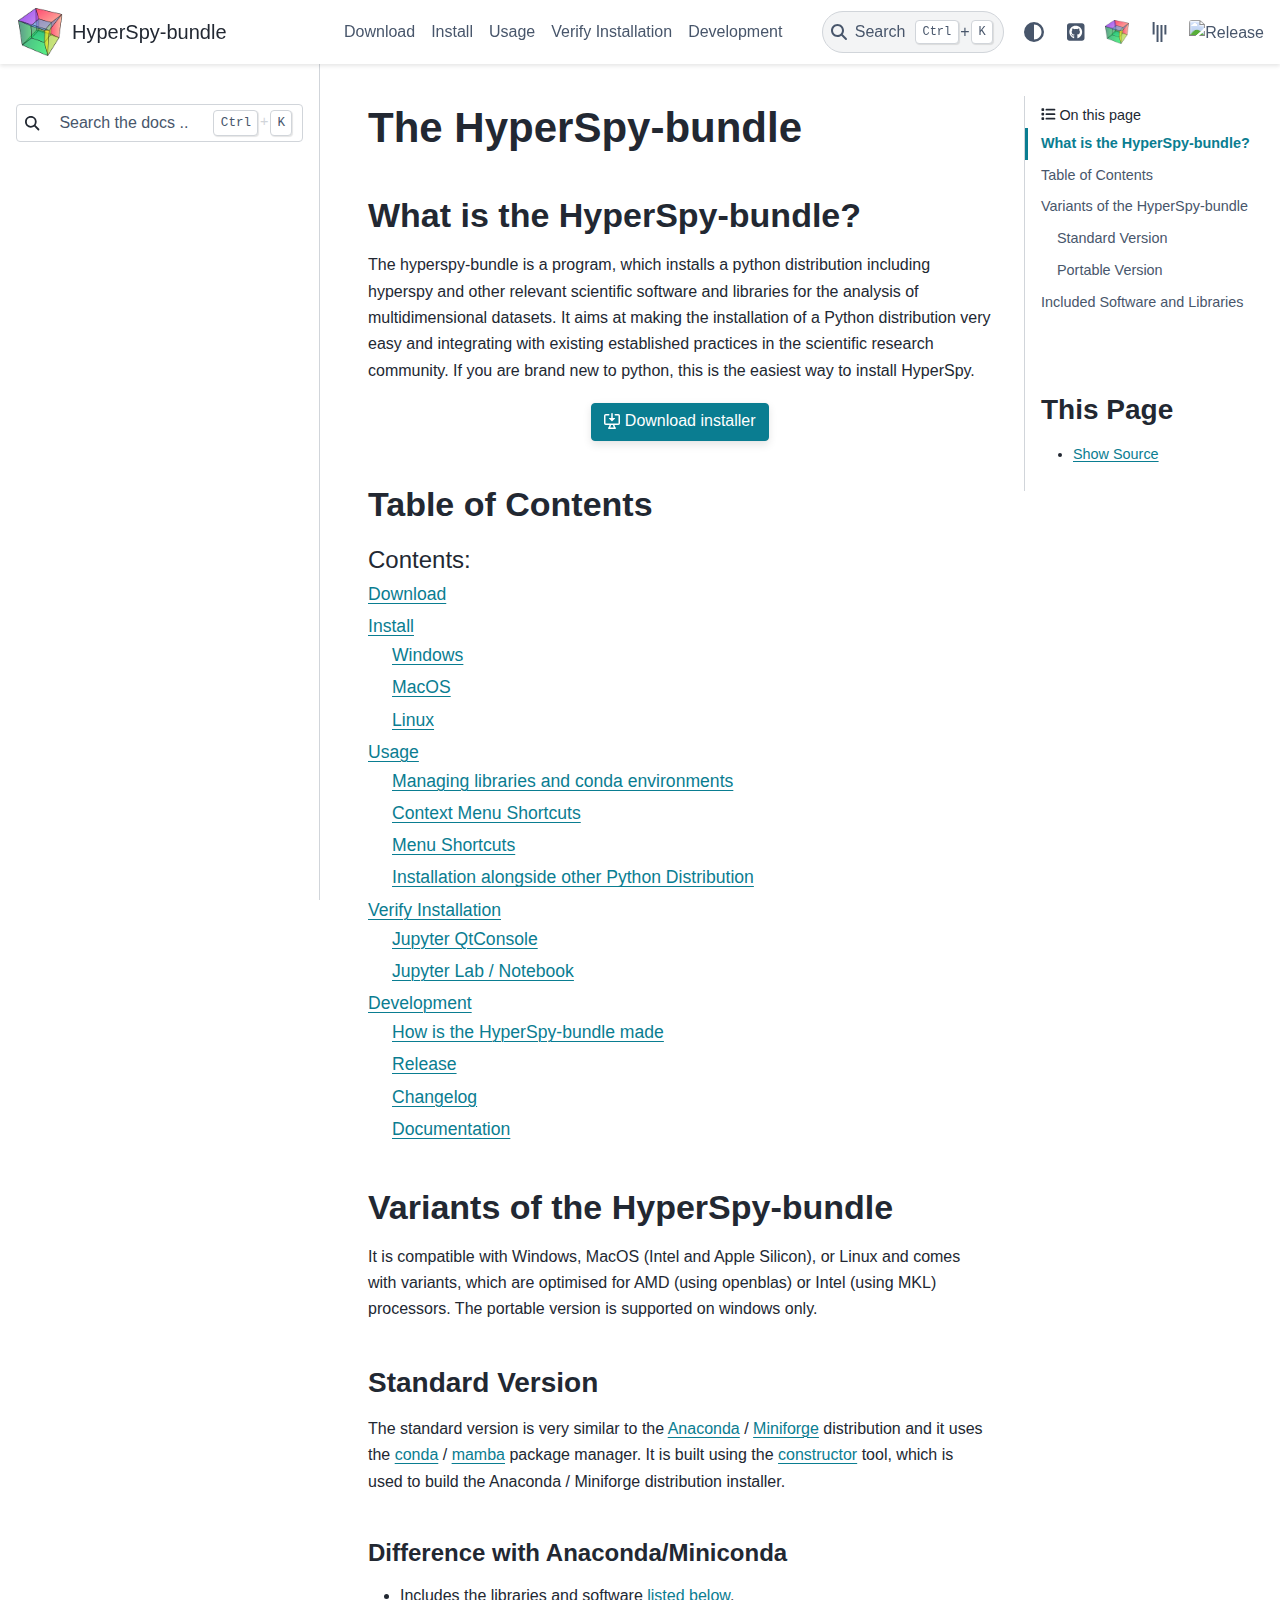
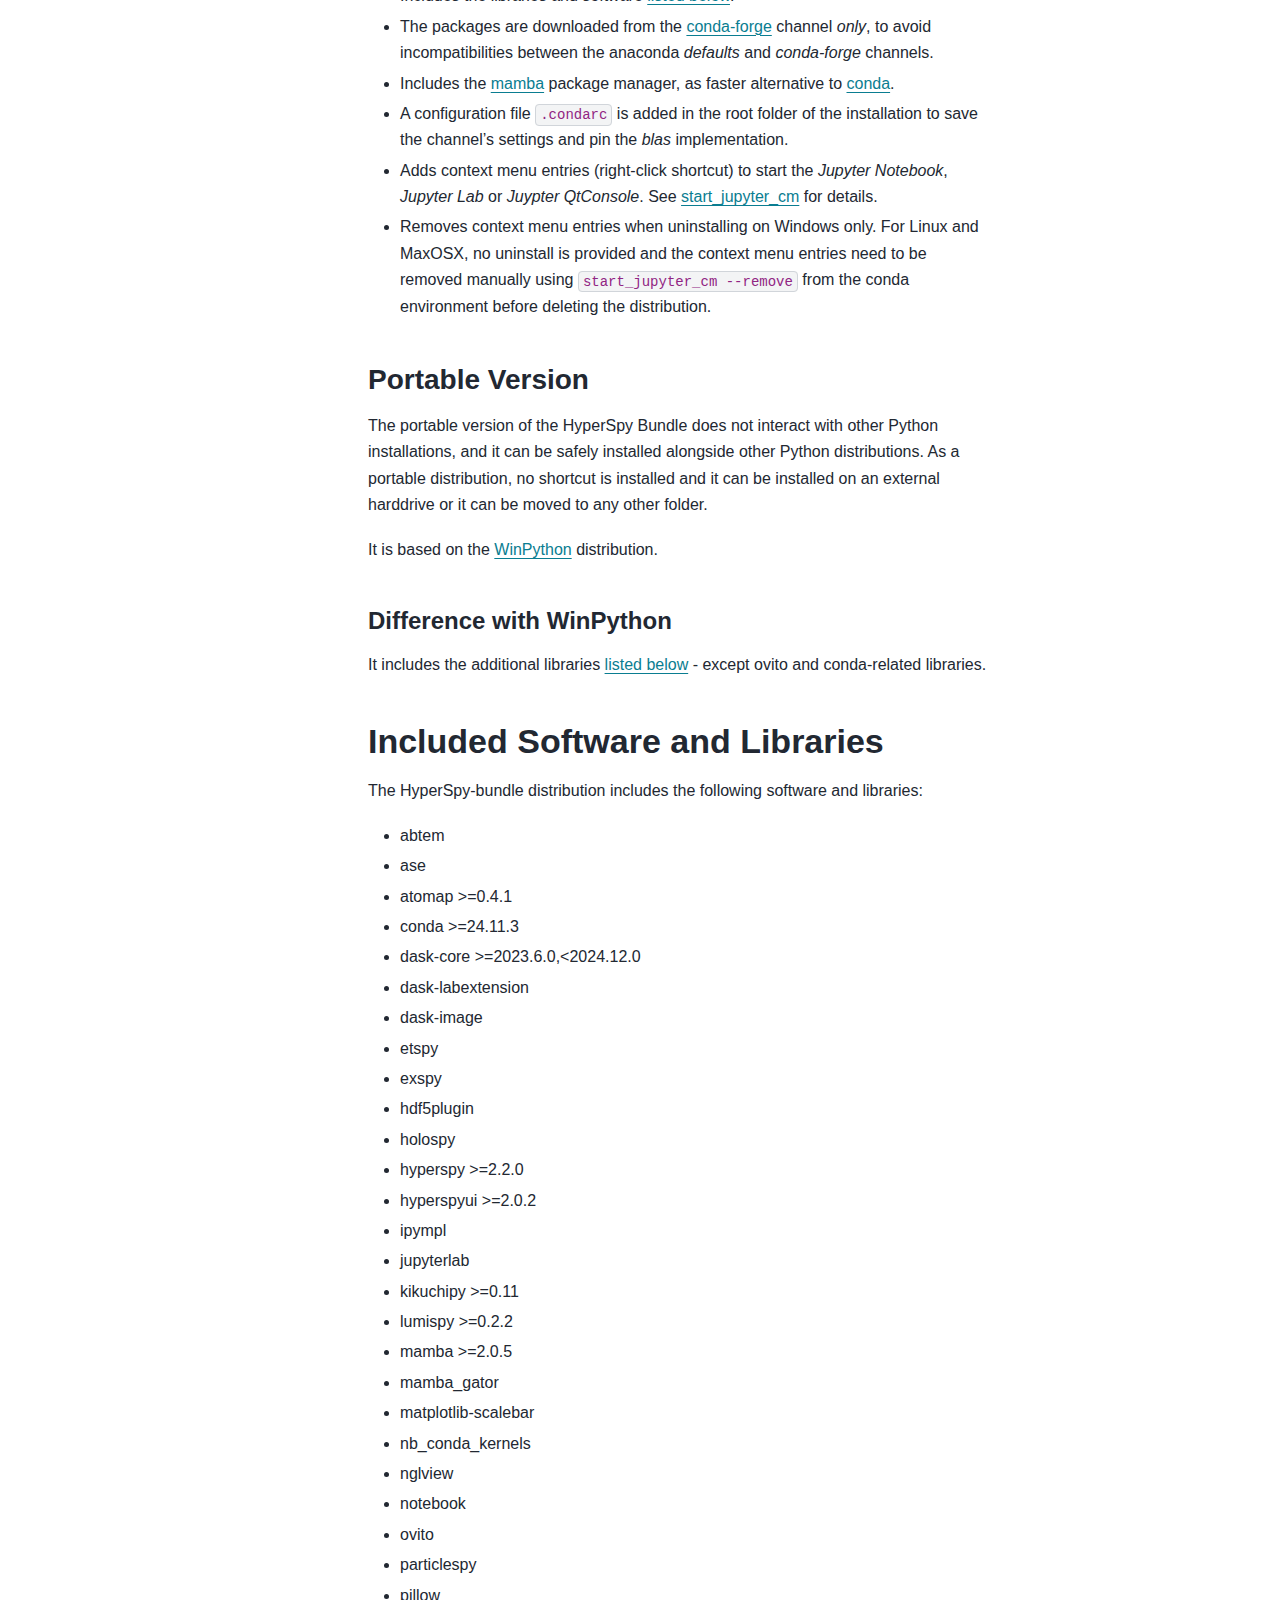
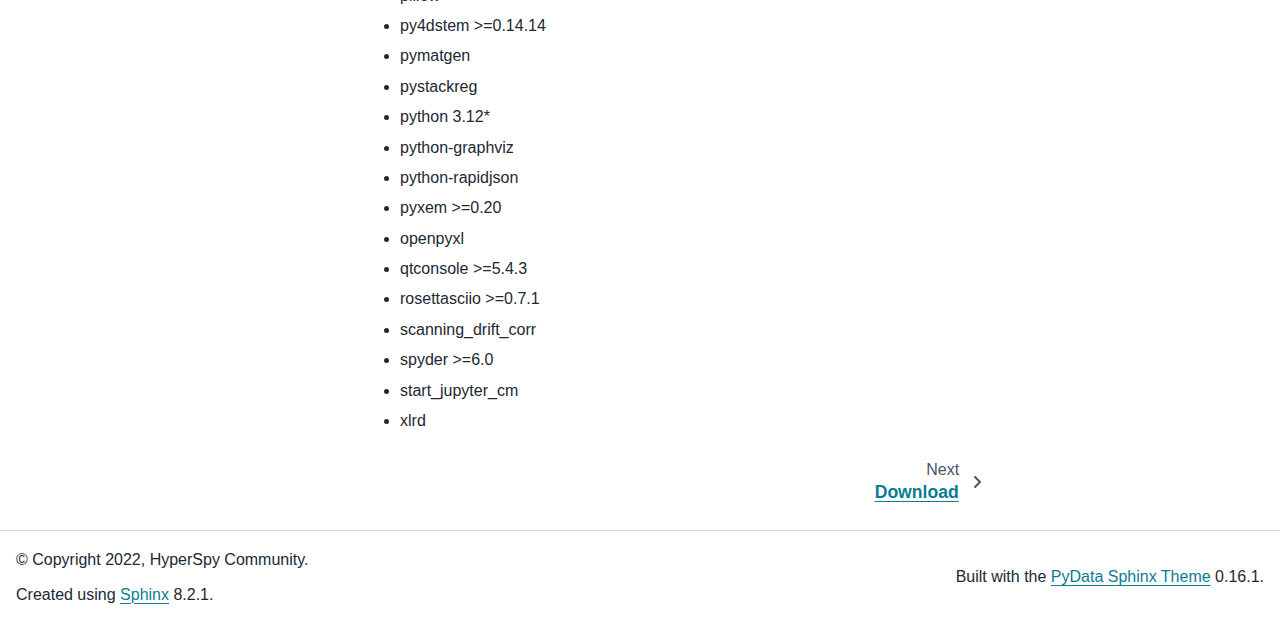
==== commit d924506c: "Update docs build" ====
--- a/index.html
+++ b/index.html
@@ -687,7 +687,7 @@
         <div class="footer-item">
 
   <p class="sphinx-version">
-    Created using <a href="https://www.sphinx-doc.org/">Sphinx</a> 8.1.3.
+    Created using <a href="https://www.sphinx-doc.org/">Sphinx</a> 8.2.1.
     <br/>
   </p>
 </div>
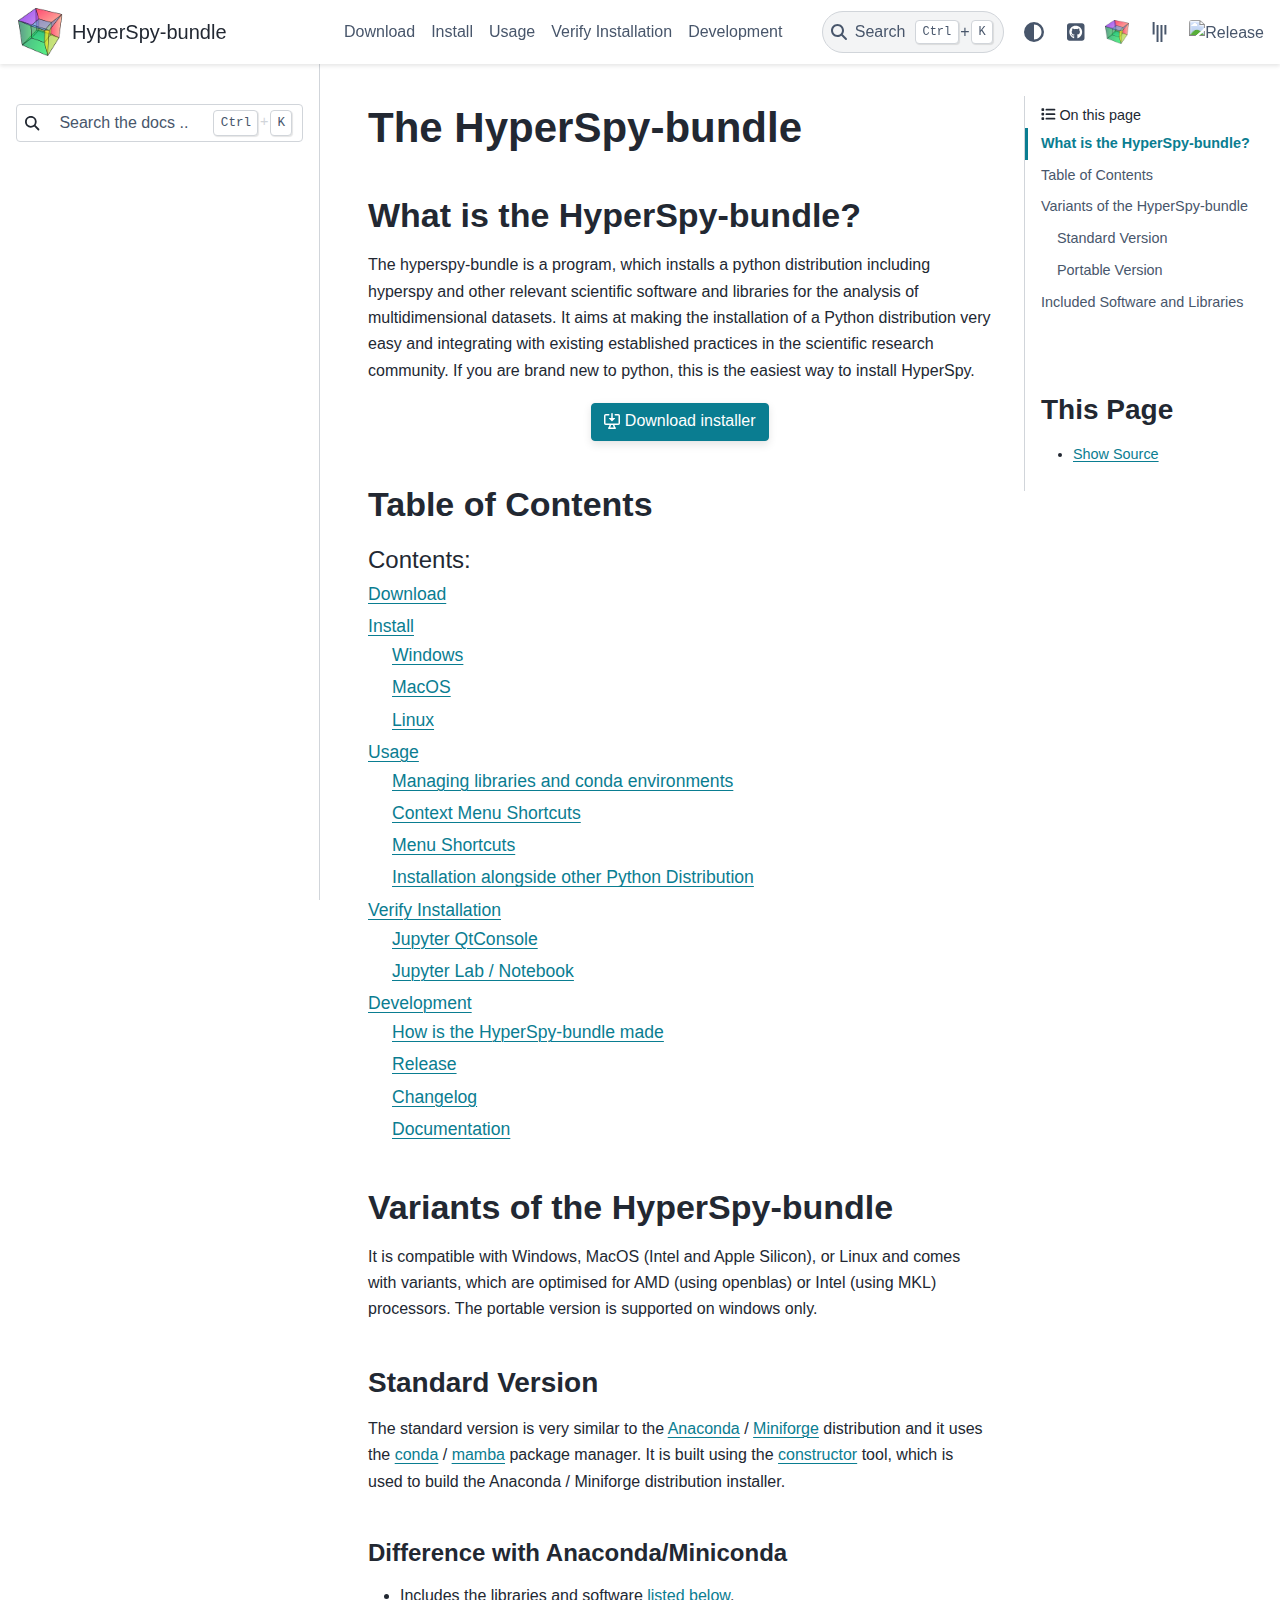
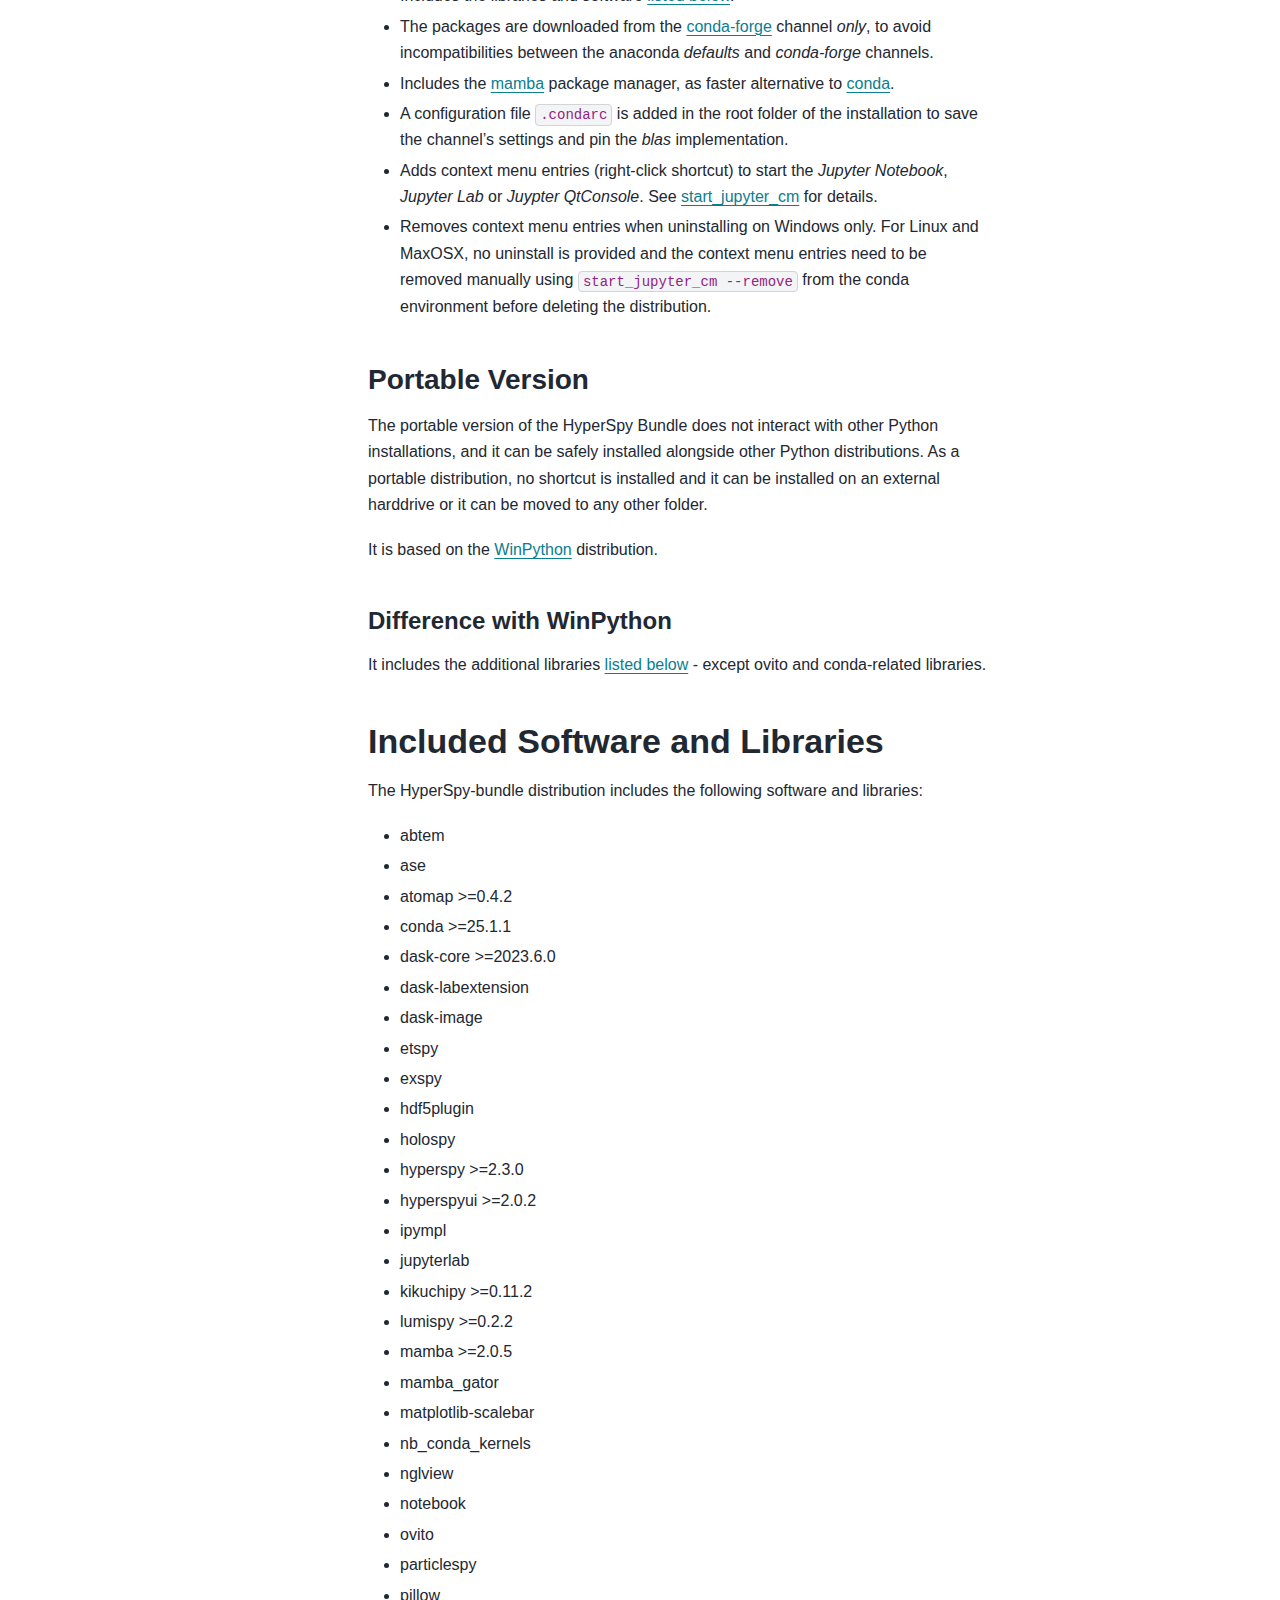
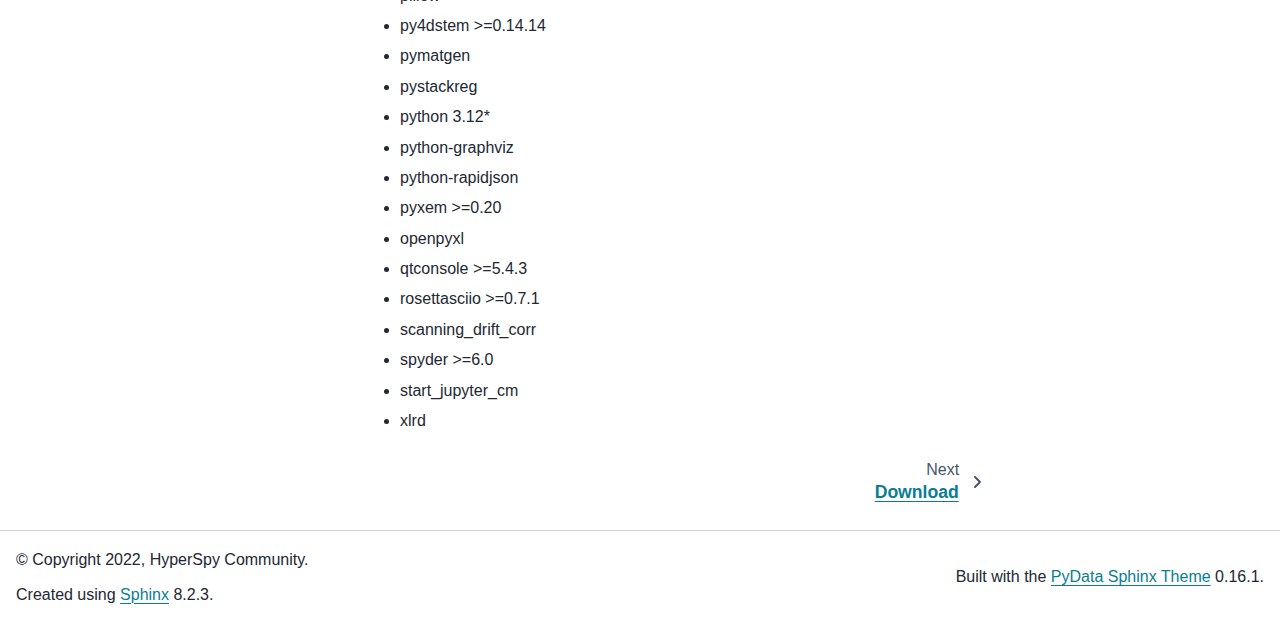
==== commit d6b01b97: "Update docs build" ====
--- a/index.html
+++ b/index.html
@@ -547,20 +547,20 @@
 <ul class="simple">
 <li><p>abtem</p></li>
 <li><p>ase</p></li>
-<li><p>atomap &gt;=0.4.1</p></li>
-<li><p>conda &gt;=24.11.3</p></li>
-<li><p>dask-core &gt;=2023.6.0,&lt;2024.12.0</p></li>
+<li><p>atomap &gt;=0.4.2</p></li>
+<li><p>conda &gt;=25.1.1</p></li>
+<li><p>dask-core &gt;=2023.6.0</p></li>
 <li><p>dask-labextension</p></li>
 <li><p>dask-image</p></li>
 <li><p>etspy</p></li>
 <li><p>exspy</p></li>
 <li><p>hdf5plugin</p></li>
 <li><p>holospy</p></li>
-<li><p>hyperspy &gt;=2.2.0</p></li>
+<li><p>hyperspy &gt;=2.3.0</p></li>
 <li><p>hyperspyui &gt;=2.0.2</p></li>
 <li><p>ipympl</p></li>
 <li><p>jupyterlab</p></li>
-<li><p>kikuchipy &gt;=0.11</p></li>
+<li><p>kikuchipy &gt;=0.11.2</p></li>
 <li><p>lumispy &gt;=0.2.2</p></li>
 <li><p>mamba &gt;=2.0.5</p></li>
 <li><p>mamba_gator</p></li>
@@ -687,7 +687,7 @@
         <div class="footer-item">
 
   <p class="sphinx-version">
-    Created using <a href="https://www.sphinx-doc.org/">Sphinx</a> 8.2.1.
+    Created using <a href="https://www.sphinx-doc.org/">Sphinx</a> 8.2.3.
     <br/>
   </p>
 </div>
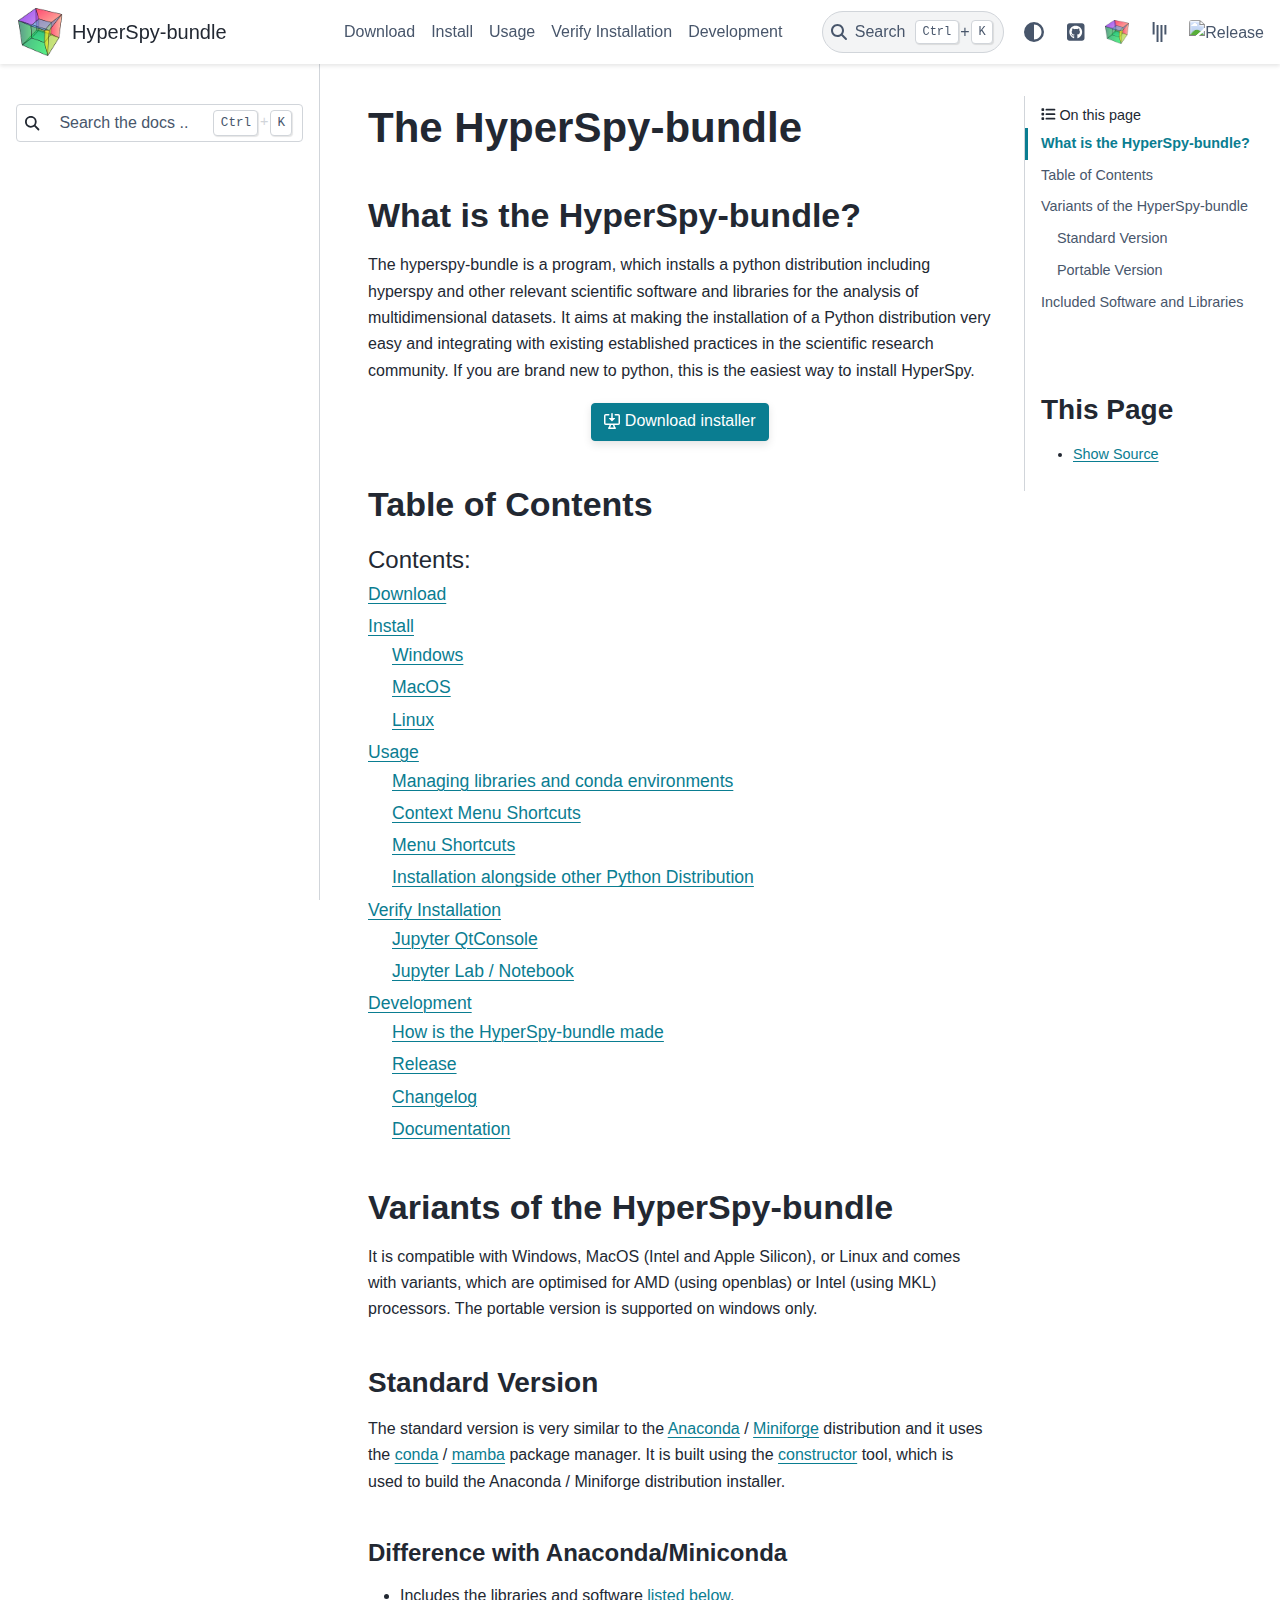
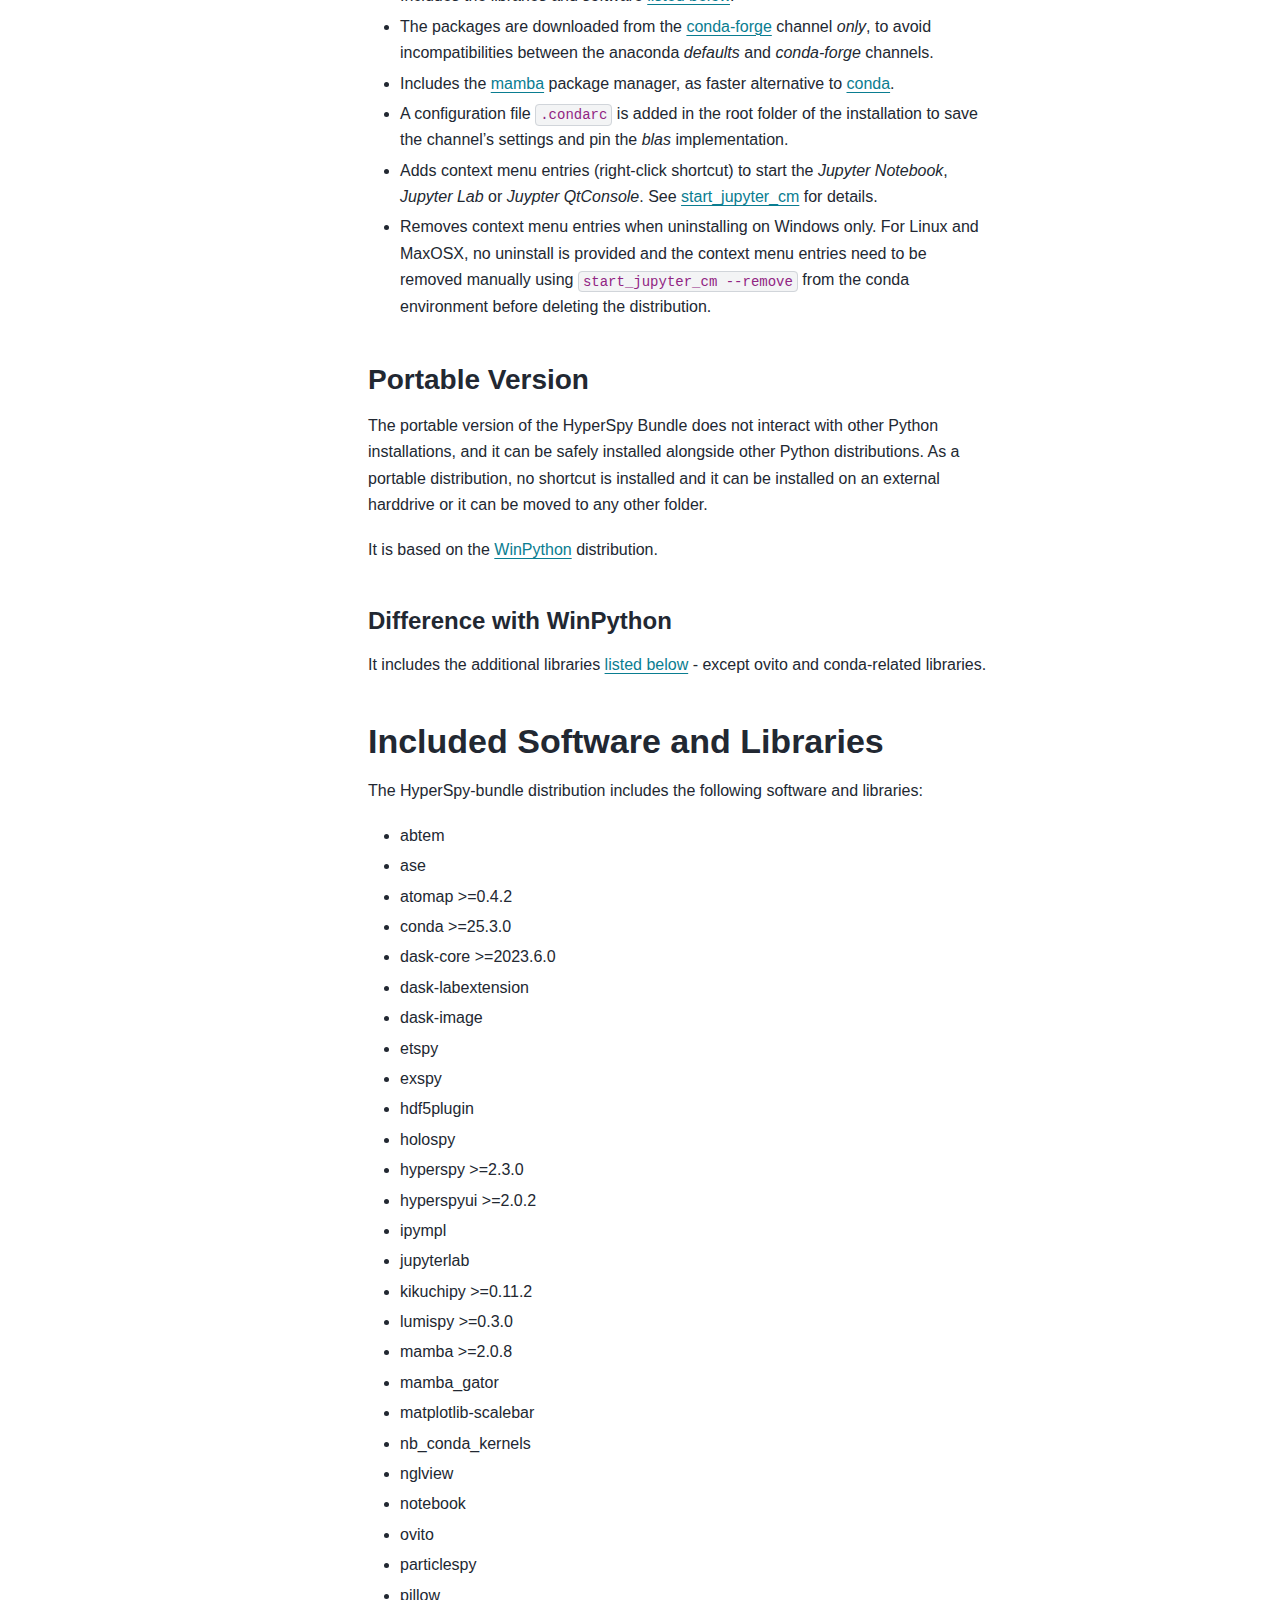
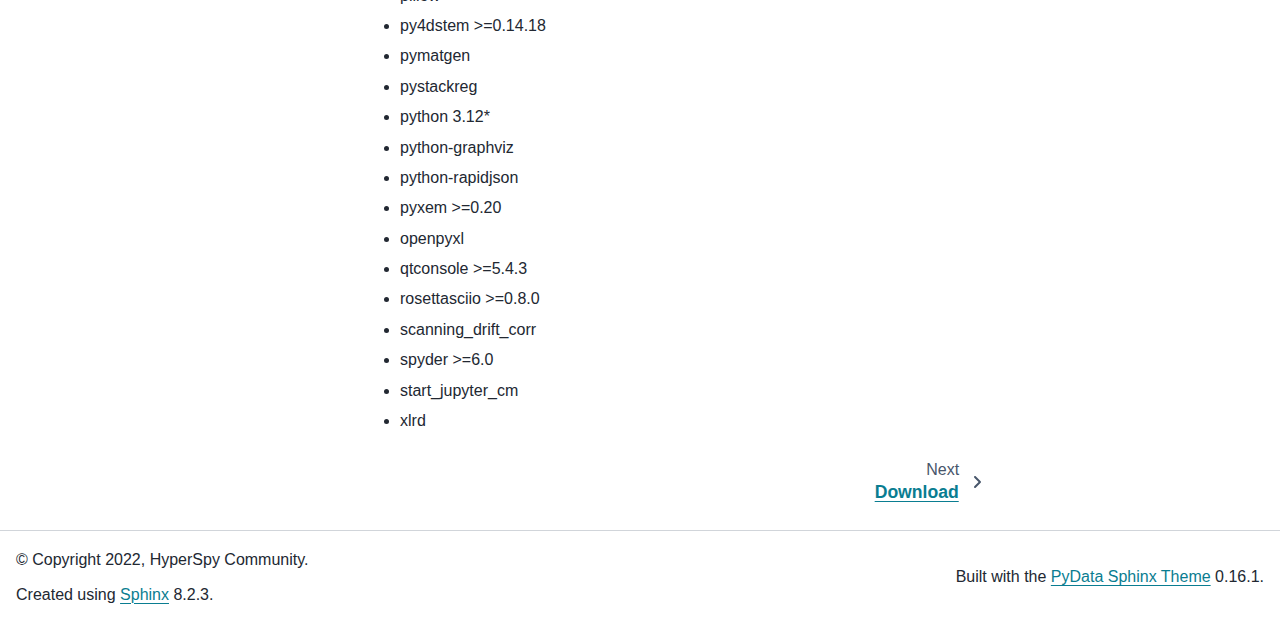
==== commit b409ce5c: "Update docs build" ====
--- a/index.html
+++ b/index.html
@@ -548,7 +548,7 @@
 <li><p>abtem</p></li>
 <li><p>ase</p></li>
 <li><p>atomap &gt;=0.4.2</p></li>
-<li><p>conda &gt;=25.1.1</p></li>
+<li><p>conda &gt;=25.3.0</p></li>
 <li><p>dask-core &gt;=2023.6.0</p></li>
 <li><p>dask-labextension</p></li>
 <li><p>dask-image</p></li>
@@ -561,8 +561,8 @@
 <li><p>ipympl</p></li>
 <li><p>jupyterlab</p></li>
 <li><p>kikuchipy &gt;=0.11.2</p></li>
-<li><p>lumispy &gt;=0.2.2</p></li>
-<li><p>mamba &gt;=2.0.5</p></li>
+<li><p>lumispy &gt;=0.3.0</p></li>
+<li><p>mamba &gt;=2.0.8</p></li>
 <li><p>mamba_gator</p></li>
 <li><p>matplotlib-scalebar</p></li>
 <li><p>nb_conda_kernels</p></li>
@@ -571,7 +571,7 @@
 <li><p>ovito</p></li>
 <li><p>particlespy</p></li>
 <li><p>pillow</p></li>
-<li><p>py4dstem &gt;=0.14.14</p></li>
+<li><p>py4dstem &gt;=0.14.18</p></li>
 <li><p>pymatgen</p></li>
 <li><p>pystackreg</p></li>
 <li><p>python 3.12*</p></li>
@@ -580,7 +580,7 @@
 <li><p>pyxem &gt;=0.20</p></li>
 <li><p>openpyxl</p></li>
 <li><p>qtconsole &gt;=5.4.3</p></li>
-<li><p>rosettasciio &gt;=0.7.1</p></li>
+<li><p>rosettasciio &gt;=0.8.0</p></li>
 <li><p>scanning_drift_corr</p></li>
 <li><p>spyder &gt;=6.0</p></li>
 <li><p>start_jupyter_cm</p></li>
